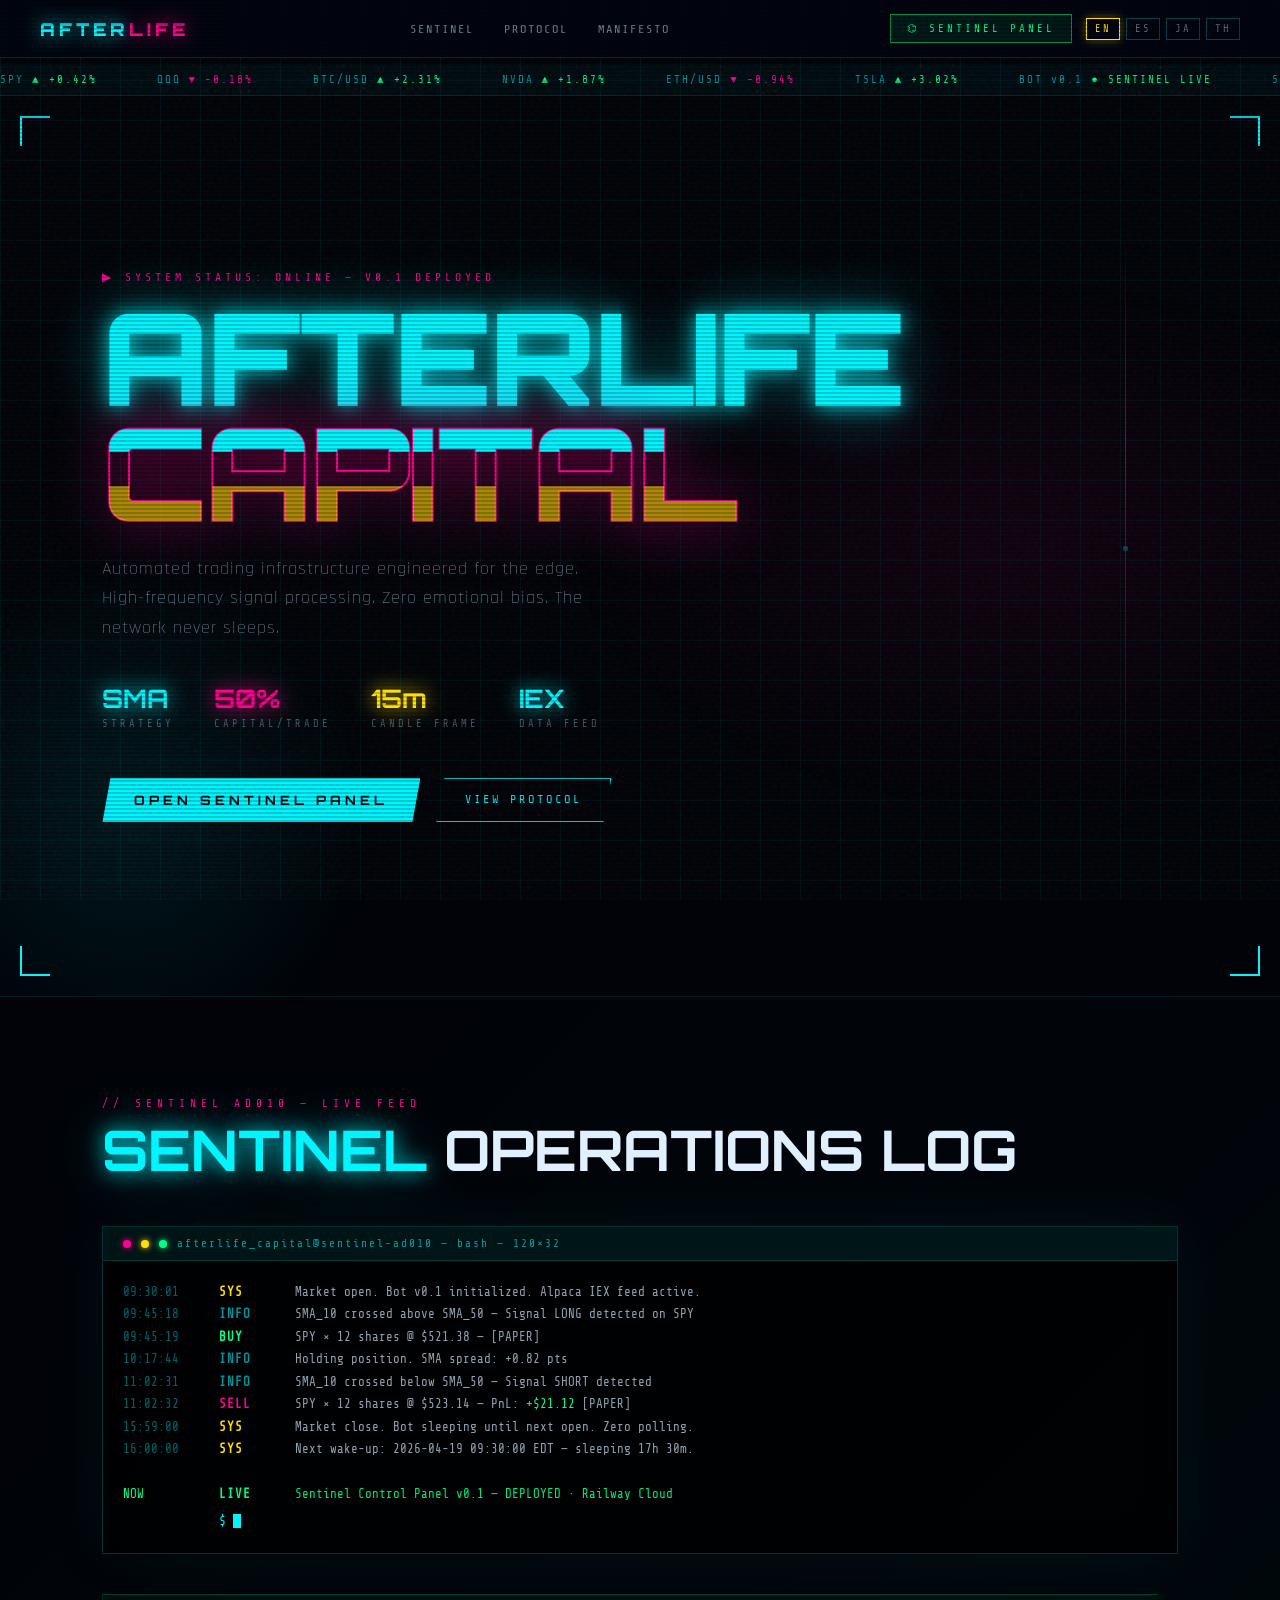
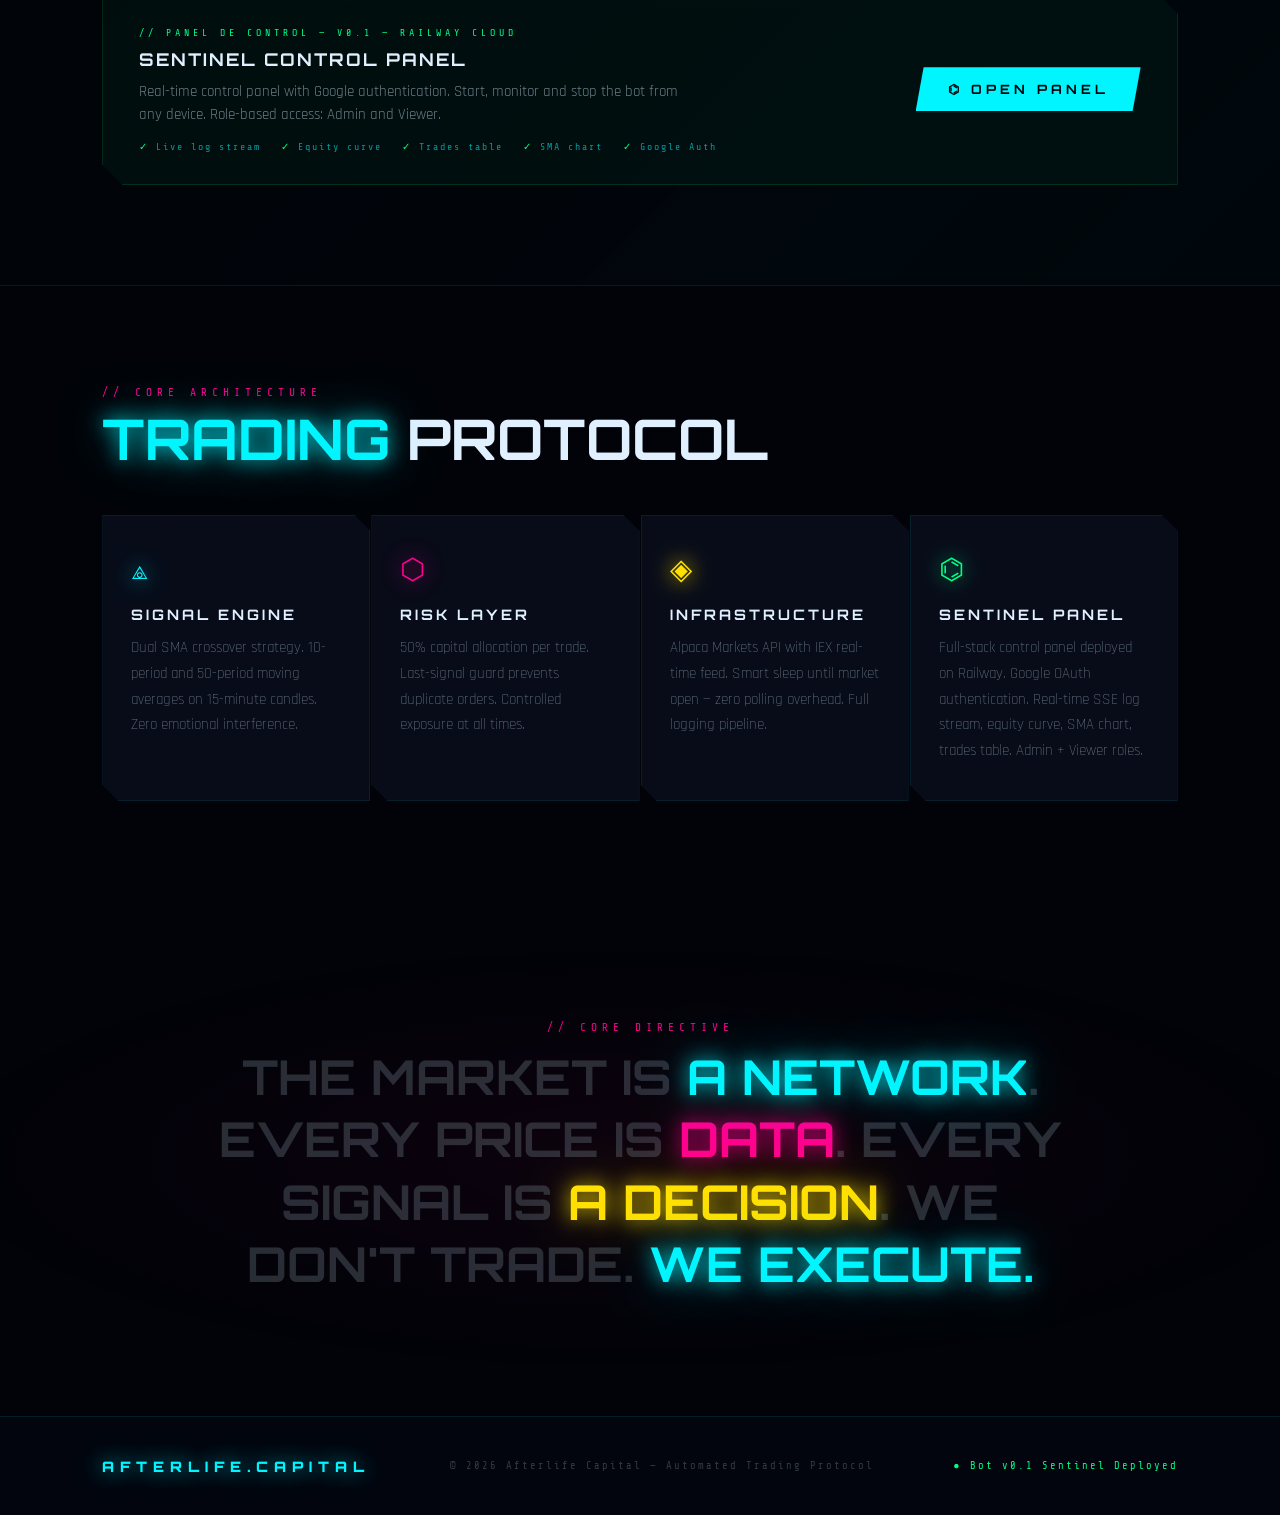
==== index.html @ be1b07dd "i18n: sincronizar ES/JA/TH con estado real v0.1 - Actualizar versión v0.0 → v0.1 en los tres idiomas" ====
<!DOCTYPE html>
<html lang="en">
<head>
<meta charset="UTF-8">
<meta name="viewport" content="width=device-width, initial-scale=1.0">
<title>AFTERLIFE CAPITAL — Trading Protocol</title>
<link rel="preconnect" href="https://fonts.googleapis.com">
<link href="https://fonts.googleapis.com/css2?family=Share+Tech+Mono&family=Orbitron:wght@400;700;900&family=Rajdhani:wght@300;400;600;700&display=swap" rel="stylesheet">
<style>
  :root {
    --cyan: #00f5ff;
    --magenta: #ff0090;
    --yellow: #ffe000;
    --green: #00ff88;
    --dark: #030610;
    --darker: #010308;
    --grid: rgba(0,245,255,0.06);
    --glow-c: 0 0 20px rgba(0,245,255,0.9), 0 0 60px rgba(0,245,255,0.4), 0 0 100px rgba(0,245,255,0.15);
    --glow-m: 0 0 20px rgba(255,0,144,0.9), 0 0 60px rgba(255,0,144,0.4), 0 0 100px rgba(255,0,144,0.15);
    --glow-y: 0 0 20px rgba(255,224,0,0.9), 0 0 60px rgba(255,224,0,0.4);
    --font-mono: 'Share Tech Mono', monospace;
    --font-display: 'Orbitron', monospace;
    --font-body: 'Rajdhani', sans-serif;
  }
  *, *::before, *::after { box-sizing: border-box; margin: 0; padding: 0; }
  html { scroll-behavior: smooth; }
  body { background: var(--darker); color: #c0d8e8; font-family: var(--font-body); overflow-x: hidden; cursor: crosshair; }

  /* SCANLINES */
  body::before {
    content: ''; position: fixed; inset: 0; z-index: 9998; pointer-events: none;
    background: repeating-linear-gradient(0deg, transparent, transparent 2px, rgba(0,0,0,0.18) 2px, rgba(0,0,0,0.18) 4px);
  }

  /* ══ GLITCH 1: SCREEN TEAR GLOBAL ══ */
  #screen-glitch { position: fixed; inset: 0; z-index: 9997; pointer-events: none; opacity: 0; }
  #screen-glitch.firing { animation: screenTear 0.55s steps(1) forwards; }
  @keyframes screenTear {
    0%   { opacity:1; clip-path:inset(0 0 95% 0); background:rgba(0,245,255,0.03); box-shadow:4px 0 0 rgba(255,0,144,0.6),-4px 0 0 rgba(0,245,255,0.6); }
    10%  { clip-path:inset(20% 0 60% 0); background:rgba(255,0,144,0.02); box-shadow:8px 0 0 rgba(0,245,255,0.5); }
    20%  { clip-path:inset(55% 0 10% 0); box-shadow:-6px 0 0 rgba(255,0,144,0.5),6px 0 0 rgba(0,245,255,0.5); }
    30%  { clip-path:inset(70% 0 5% 0); background:rgba(255,224,0,0.01); }
    40%  { clip-path:inset(10% 0 80% 0); box-shadow:10px 0 0 rgba(255,224,0,0.3),-5px 0 0 rgba(0,245,255,0.3); }
    50%  { clip-path:inset(40% 0 30% 0); }
    60%  { clip-path:inset(85% 0 2% 0); background:rgba(0,245,255,0.02); }
    70%  { clip-path:inset(30% 0 45% 0); box-shadow:-10px 0 0 rgba(255,0,144,0.4),5px 0 0 rgba(0,245,255,0.3); }
    80%  { clip-path:inset(60% 0 15% 0); }
    90%  { clip-path:inset(5% 0 90% 0); opacity:0.5; }
    100% { opacity:0; }
  }

  /* GRID */
  .grid-bg { position:fixed;inset:0;z-index:0;pointer-events:none;
    background-image:linear-gradient(var(--grid) 1px,transparent 1px),linear-gradient(90deg,var(--grid) 1px,transparent 1px);
    background-size:40px 40px;animation:gridPulse 6s ease-in-out infinite; }
  @keyframes gridPulse{0%,100%{opacity:0.5}50%{opacity:1}}
  .noise{position:fixed;inset:0;z-index:1;pointer-events:none;opacity:0.04;
    background-image:url("data:image/svg+xml,%3Csvg viewBox='0 0 256 256' xmlns='http://www.w3.org/2000/svg'%3E%3Cfilter id='n'%3E%3CfeTurbulence type='fractalNoise' baseFrequency='0.9' numOctaves='4' stitchTiles='stitch'/%3E%3C/filter%3E%3Crect width='100%25' height='100%25' filter='url(%23n)'/%3E%3C/svg%3E");}

  /* NAV */
  nav { position:fixed;top:0;left:0;right:0;z-index:1000;display:flex;align-items:center;justify-content:space-between;padding:14px 40px;background:rgba(3,6,16,0.88);backdrop-filter:blur(12px);border-bottom:1px solid rgba(0,245,255,0.2); }

  /* ══ GLITCH 2: NAV LOGO RGB SPLIT + JITTER ══ */
  .nav-logo { font-family:var(--font-display);font-size:1.1rem;font-weight:900;color:var(--cyan);text-shadow:var(--glow-c);letter-spacing:4px;text-transform:uppercase;position:relative;animation:logoJitter 7s infinite; }
  .nav-logo span { color:var(--magenta);text-shadow:var(--glow-m); }
  .nav-logo::before { content:attr(data-text);position:absolute;left:0;top:0;color:var(--magenta);opacity:0;animation:logoGlitchR 7s infinite;clip-path:polygon(0 20%,100% 20%,100% 45%,0 45%); }
  .nav-logo::after  { content:attr(data-text);position:absolute;left:0;top:0;color:#00f5ff;opacity:0;animation:logoGlitchC 7s infinite;clip-path:polygon(0 60%,100% 60%,100% 82%,0 82%); }
  @keyframes logoJitter{0%,93%,100%{transform:none;filter:none}94%{transform:translateX(-2px) skewX(-1deg);filter:brightness(1.5)}95%{transform:translateX(3px) skewX(2deg)}96%{transform:translateX(-1px);filter:brightness(1.2)}97%{transform:none}}
  @keyframes logoGlitchR{0%,92%,100%{opacity:0;transform:none}93%{opacity:0.9;transform:translateX(-4px)}94%{opacity:0.6;transform:translateX(5px)}95%{opacity:0}}
  @keyframes logoGlitchC{0%,94%,100%{opacity:0;transform:none}95%{opacity:0.8;transform:translateX(4px)}96%{opacity:0.5;transform:translateX(-3px)}97%{opacity:0}}

  .nav-links{display:flex;gap:30px;list-style:none;font-family:var(--font-mono);font-size:0.75rem;letter-spacing:2px}
  .nav-links a{color:rgba(192,216,232,0.6);text-decoration:none;text-transform:uppercase;transition:color 0.2s,text-shadow 0.2s;position:relative}
  .nav-links a::after{content:'';position:absolute;bottom:-4px;left:0;right:0;height:1px;background:var(--cyan);transform:scaleX(0);transition:transform 0.2s}
  .nav-links a:hover{color:var(--cyan);text-shadow:var(--glow-c)} .nav-links a:hover::after{transform:scaleX(1)}
  .lang-selector{display:flex;gap:6px;align-items:center}
  .lang-btn{background:transparent;border:1px solid rgba(0,245,255,0.25);color:rgba(192,216,232,0.5);font-family:var(--font-mono);font-size:0.65rem;letter-spacing:2px;padding:4px 8px;cursor:pointer;text-transform:uppercase;transition:all 0.2s}
  .lang-btn:hover{border-color:var(--cyan);color:var(--cyan);box-shadow:0 0 10px rgba(0,245,255,0.4);background:rgba(0,245,255,0.05)}
  .lang-btn.active{color:var(--yellow);border-color:var(--yellow);box-shadow:0 0 10px rgba(255,224,0,0.4)}
  .btn-panel{font-family:var(--font-mono);font-size:0.68rem;letter-spacing:3px;text-transform:uppercase;text-decoration:none;padding:7px 16px;cursor:pointer;background:rgba(0,255,136,0.08);color:var(--green);border:1px solid rgba(0,255,136,0.5);transition:all 0.2s;animation:panelPulse 3s ease-in-out infinite}
  .btn-panel:hover{background:rgba(0,255,136,0.15);box-shadow:0 0 16px rgba(0,255,136,0.5);border-color:var(--green)}
  @keyframes panelPulse{0%,100%{box-shadow:0 0 6px rgba(0,255,136,0.3)}50%{box-shadow:0 0 14px rgba(0,255,136,0.6)}}
  .sentinel-access{margin-top:40px;background:rgba(0,255,136,0.04);border:1px solid rgba(0,255,136,0.2);padding:32px 36px;clip-path:polygon(0 0,calc(100% - 20px) 0,100% 20px,100% 100%,20px 100%,0 calc(100% - 20px));display:flex;align-items:center;justify-content:space-between;gap:32px;flex-wrap:wrap}
  .sentinel-access-left{display:flex;flex-direction:column;gap:10px}
  .sentinel-access-tag{font-family:var(--font-mono);font-size:0.62rem;letter-spacing:4px;color:var(--green);text-transform:uppercase}
  .sentinel-access-title{font-family:var(--font-display);font-size:1.1rem;font-weight:700;color:#e0f0ff;letter-spacing:2px;text-transform:uppercase}
  .sentinel-access-desc{font-family:var(--font-body);font-size:0.92rem;color:rgba(192,216,232,0.55);line-height:1.6;max-width:560px}
  .sentinel-access-features{display:flex;gap:20px;flex-wrap:wrap;margin-top:4px}
  .sentinel-feature{font-family:var(--font-mono);font-size:0.62rem;letter-spacing:2px;color:rgba(0,245,255,0.6)}
  .sentinel-feature::before{content:'✓ ';color:var(--green)}

  /* TICKER */
  .ticker-bar{margin-top:64px;position:relative;z-index:10;background:rgba(0,245,255,0.04);border-bottom:1px solid rgba(0,245,255,0.1);overflow:hidden;height:32px;display:flex;align-items:center}
  .ticker-inner{display:flex;gap:60px;animation:tickerScroll 30s linear infinite;white-space:nowrap;font-family:var(--font-mono);font-size:0.68rem;letter-spacing:2px}
  .ticker-item{color:rgba(0,245,255,0.6)} .ticker-item .up{color:var(--green)} .ticker-item .dn{color:var(--magenta)}
  @keyframes tickerScroll{from{transform:translateX(0)}to{transform:translateX(-50%)}}

  /* HERO */
  #hero{position:relative;z-index:10;min-height:100vh;display:flex;flex-direction:column;justify-content:center;align-items:flex-start;padding:0 8vw;overflow:hidden}
  .hero-bg-glow{position:absolute;inset:0;pointer-events:none;background:radial-gradient(ellipse 60% 50% at 80% 50%,rgba(255,0,144,0.07) 0%,transparent 60%),radial-gradient(ellipse 40% 60% at 10% 80%,rgba(0,245,255,0.09) 0%,transparent 50%)}
  .system-tag{font-family:var(--font-mono);font-size:0.72rem;color:var(--magenta);letter-spacing:4px;text-transform:uppercase;margin-bottom:16px;opacity:0;animation:fadeSlideIn 0.6s ease 0.2s forwards}
  .system-tag::before{content:'▶ '}

  /* ══ GLITCH 3: HERO TITLE RGB MULTI-SLICE ══ */
  .hero-title{font-family:var(--font-display);font-size:clamp(3.5rem,10vw,9rem);font-weight:900;line-height:0.9;letter-spacing:-2px;text-transform:uppercase;opacity:0;animation:fadeSlideIn 0.7s ease 0.4s forwards}
  .hero-title .line1{color:var(--cyan);text-shadow:var(--glow-c);display:block;position:relative}
  .hero-title .line1::before{content:attr(data-text);position:absolute;top:0;left:0;width:100%;color:var(--magenta);opacity:0;animation:l1a 5s infinite;clip-path:polygon(0 10%,100% 10%,100% 35%,0 35%)}
  .hero-title .line1::after{content:attr(data-text);position:absolute;top:0;left:0;width:100%;color:var(--yellow);opacity:0;animation:l1b 5s infinite;clip-path:polygon(0 58%,100% 58%,100% 78%,0 78%);mix-blend-mode:screen}
  @keyframes l1a{0%,83%,100%{opacity:0;transform:none}84%{opacity:1;transform:translateX(-10px) scaleX(1.02)}85%{opacity:0.8;transform:translateX(12px)}86%{opacity:1;transform:translateX(-6px)}87%{opacity:0.5;transform:translateX(8px)}88%{opacity:0}92%{opacity:0.5;transform:translateX(-4px)}93%{opacity:0}}
  @keyframes l1b{0%,81%,100%{opacity:0;transform:none}82%{opacity:0.7;transform:translateX(14px)}84%{opacity:0.5;transform:translateX(-9px)}86%{opacity:0.7;transform:translateX(6px)}87%{opacity:0}}

  .hero-title .line2{color:transparent;-webkit-text-stroke:2px var(--magenta);filter:drop-shadow(0 0 30px rgba(255,0,144,0.7));display:block;position:relative}
  .hero-title .line2::before{content:attr(data-text);position:absolute;top:0;left:0;width:100%;color:var(--cyan);-webkit-text-stroke:0px;animation:l2a 3.5s infinite;clip-path:polygon(0 0%,100% 0%,100% 32%,0 32%)}
  .hero-title .line2::after{content:attr(data-text);position:absolute;top:0;left:0;width:100%;color:rgba(255,224,0,0.6);-webkit-text-stroke:0px;animation:l2b 3.5s infinite;clip-path:polygon(0 62%,100% 62%,100% 100%,0 100%)}
  @keyframes l2a{0%,77%,100%{opacity:0;transform:none}78%{opacity:1;transform:translateX(-14px) skewX(-3deg)}79%{opacity:0.8;transform:translateX(16px) skewX(2deg)}80%{opacity:1;transform:translateX(-7px)}81%{opacity:0.6;transform:translateX(9px)}82%{opacity:0}91%{opacity:0.7;transform:translateX(-5px)}92%{opacity:0}}
  @keyframes l2b{0%,75%,100%{opacity:0;transform:none}76%{opacity:1;transform:translateX(18px)}78%{opacity:0.7;transform:translateX(-12px)}79%{opacity:0.9;transform:translateX(7px)}81%{opacity:0}}

  .hero-sub{margin-top:24px;max-width:520px;font-family:var(--font-body);font-size:1.15rem;font-weight:300;color:rgba(192,216,232,0.65);line-height:1.6;letter-spacing:1px;opacity:0;animation:fadeSlideIn 0.7s ease 0.7s forwards}

  .hero-stats{display:flex;gap:40px;margin-top:40px;opacity:0;animation:fadeSlideIn 0.7s ease 0.9s forwards}
  .stat{display:flex;flex-direction:column;gap:4px}

  /* ══ GLITCH 4: STAT VALS FLICKER ══ */
  .stat-val{font-family:var(--font-display);font-size:1.6rem;font-weight:700;color:var(--cyan);text-shadow:var(--glow-c);animation:statFlicker 9s infinite;position:relative;display:inline-block}
  .stat-val.mag{color:var(--magenta);text-shadow:var(--glow-m);animation-delay:1.5s}
  .stat-val.yel{color:var(--yellow);text-shadow:var(--glow-y);animation-delay:3.2s}
  @keyframes statFlicker{0%,87%,100%{opacity:1;transform:none;filter:none}88%{opacity:0.3;transform:translateX(2px);filter:blur(1px) brightness(2)}89%{opacity:1;filter:brightness(2.5)}90%{opacity:0.5;transform:translateX(-2px);filter:blur(0.5px)}91%{opacity:1;filter:none}}
  .stat-label{font-family:var(--font-mono);font-size:0.65rem;letter-spacing:3px;color:rgba(192,216,232,0.4);text-transform:uppercase}

  .hero-cta{display:flex;gap:16px;margin-top:48px;opacity:0;animation:fadeSlideIn 0.7s ease 1.1s forwards}
  .btn-primary{font-family:var(--font-display);font-size:0.8rem;font-weight:700;letter-spacing:4px;text-transform:uppercase;text-decoration:none;padding:14px 32px;border:none;cursor:pointer;background:var(--cyan);color:var(--darker);clip-path:polygon(8px 0%,100% 0%,calc(100% - 8px) 100%,0% 100%);transition:all 0.2s;position:relative;overflow:hidden}
  .btn-primary::before{content:'';position:absolute;inset:0;background:var(--magenta);transform:translateX(-105%);transition:transform 0.3s ease}
  .btn-primary:hover::before{transform:translateX(0)} .btn-primary:hover{box-shadow:var(--glow-m)}
  .btn-primary span{position:relative;z-index:1;color:var(--darker)}
  .btn-secondary{font-family:var(--font-mono);font-size:0.75rem;letter-spacing:3px;text-transform:uppercase;text-decoration:none;padding:13px 28px;cursor:pointer;background:transparent;color:var(--cyan);border:1px solid var(--cyan);clip-path:polygon(8px 0%,100% 0%,calc(100% - 8px) 100%,0% 100%);transition:all 0.2s}
  .btn-secondary:hover{background:rgba(0,245,255,0.08);box-shadow:var(--glow-c)}

  .hero-line{position:absolute;right:12vw;top:15%;bottom:15%;width:1px;background:linear-gradient(to bottom,transparent,var(--cyan),var(--magenta),transparent);opacity:0.3}
  .hero-line::before{content:'';position:absolute;left:-2px;top:50%;width:5px;height:5px;background:var(--cyan);border-radius:50%;box-shadow:var(--glow-c);animation:ping 2s ease infinite}
  @keyframes ping{0%,100%{transform:translateY(-50%) scale(1);opacity:1}50%{transform:translateY(-50%) scale(2.5);opacity:0.2}}

  /* HUD CORNERS */
  .hud-corner{position:absolute;width:30px;height:30px;pointer-events:none}
  .hud-corner.tl{top:20px;left:20px;border-top:2px solid var(--cyan);border-left:2px solid var(--cyan)}
  .hud-corner.tr{top:20px;right:20px;border-top:2px solid var(--cyan);border-right:2px solid var(--cyan)}
  .hud-corner.bl{bottom:20px;left:20px;border-bottom:2px solid var(--cyan);border-left:2px solid var(--cyan)}
  .hud-corner.br{bottom:20px;right:20px;border-bottom:2px solid var(--cyan);border-right:2px solid var(--cyan)}

  /* SECTIONS */
  section{position:relative;z-index:10;padding:100px 8vw}
  .section-tag{font-family:var(--font-mono);font-size:0.7rem;letter-spacing:5px;color:var(--magenta);text-transform:uppercase;margin-bottom:12px}
  .section-title{font-family:var(--font-display);font-size:clamp(2rem,5vw,3.5rem);font-weight:700;color:#e0f0ff;text-transform:uppercase;line-height:1;margin-bottom:48px}
  .section-title em{color:var(--cyan);font-style:normal;text-shadow:var(--glow-c);position:relative;display:inline-block}
  /* ══ GLITCH 5: SECTION TITLES RGB SPLIT ══ */
  .section-title em::before{content:attr(data-text);position:absolute;left:0;top:0;color:var(--magenta);opacity:0;animation:secGlA 8s infinite;clip-path:polygon(0 0,100% 0,100% 42%,0 42%)}
  .section-title em::after{content:attr(data-text);position:absolute;left:0;top:0;color:var(--yellow);opacity:0;animation:secGlB 8s infinite 0.06s;clip-path:polygon(0 58%,100% 58%,100% 100%,0 100%)}
  @keyframes secGlA{0%,89%,100%{opacity:0;transform:none}90%{opacity:0.9;transform:translateX(-6px)}91%{opacity:0.7;transform:translateX(8px)}92%{opacity:0}}
  @keyframes secGlB{0%,91%,100%{opacity:0;transform:none}92%{opacity:0.7;transform:translateX(7px)}93%{opacity:0.5;transform:translateX(-5px)}94%{opacity:0}}

  /* SENTINEL */
  #sentinel{background:linear-gradient(135deg,var(--darker) 0%,rgba(0,245,255,0.02) 100%);border-top:1px solid rgba(0,245,255,0.1);border-bottom:1px solid rgba(0,245,255,0.1)}
  .log-terminal{background:rgba(0,0,0,0.65);border:1px solid rgba(0,245,255,0.2);overflow:hidden;box-shadow:0 0 60px rgba(0,245,255,0.06),inset 0 0 60px rgba(0,0,0,0.5);position:relative}
  .log-terminal::before{content:'';position:absolute;left:0;right:0;height:2px;background:linear-gradient(90deg,transparent,var(--cyan),var(--magenta),transparent);opacity:0;animation:termScan 6s ease-in-out infinite;z-index:10;pointer-events:none}
  @keyframes termScan{0%{top:0%;opacity:0}5%{opacity:0.9}50%{top:100%;opacity:0.6}55%{opacity:0;top:100%}100%{top:0%;opacity:0}}
  .log-terminal::after{content:'';position:absolute;inset:0;z-index:9;pointer-events:none;opacity:0;animation:termCorrupt 11s infinite}
  @keyframes termCorrupt{0%,86%,100%{opacity:0}87%{opacity:1;clip-path:inset(20% 0 70% 0);background:rgba(0,245,255,0.04);box-shadow:6px 0 0 rgba(255,0,144,0.35),-6px 0 0 rgba(0,245,255,0.35)}88%{clip-path:inset(50% 0 35% 0);background:rgba(255,0,144,0.03)}89%{clip-path:inset(75% 0 10% 0)}90%{opacity:0}}
  .terminal-bar{background:rgba(0,245,255,0.08);padding:10px 20px;border-bottom:1px solid rgba(0,245,255,0.15);display:flex;align-items:center;gap:10px;font-family:var(--font-mono);font-size:0.7rem;color:rgba(0,245,255,0.6);letter-spacing:2px}
  .terminal-dot{width:8px;height:8px;border-radius:50%}
  .dot-r{background:var(--magenta);box-shadow:0 0 6px var(--magenta)} .dot-y{background:var(--yellow);box-shadow:0 0 6px var(--yellow)} .dot-g{background:var(--green);box-shadow:0 0 6px var(--green)}
  .terminal-body{padding:20px;font-family:var(--font-mono);font-size:0.78rem;line-height:1.8}
  .log-line{display:flex;gap:16px;align-items:baseline}
  .log-time{color:rgba(0,245,255,0.4);min-width:80px}
  .log-type{min-width:60px;font-weight:bold;letter-spacing:1px}
  .log-type.buy{color:var(--green)} .log-type.sell{color:var(--magenta)} .log-type.sys{color:var(--yellow)} .log-type.info{color:rgba(0,245,255,0.6)}
  .log-msg{color:rgba(192,216,232,0.75)}
  .cursor-blink{display:inline-block;width:8px;height:14px;background:var(--cyan);animation:blink 1s step-end infinite;vertical-align:middle}
  @keyframes blink{0%,100%{opacity:1}50%{opacity:0}}

  /* PROTOCOL CARDS */
  #protocol{background:var(--darker)}
  .cards-grid{display:grid;grid-template-columns:repeat(auto-fit,minmax(260px,1fr));gap:1px}
  .protocol-card{background:rgba(10,15,30,0.8);padding:36px 28px;border:1px solid rgba(0,245,255,0.08);position:relative;overflow:hidden;transition:border-color 0.3s,background 0.3s;clip-path:polygon(0 0,calc(100% - 16px) 0,100% 16px,100% 100%,16px 100%,0 calc(100% - 16px))}
  .protocol-card::before{content:'';position:absolute;top:0;left:0;right:0;height:1px;background:linear-gradient(90deg,transparent,var(--cyan),transparent);opacity:0;transition:opacity 0.3s}
  .protocol-card:hover{border-color:rgba(0,245,255,0.3);background:rgba(0,245,255,0.03)} .protocol-card:hover::before{opacity:1}
  .card-icon{font-size:1.8rem;color:var(--cyan);text-shadow:var(--glow-c);margin-bottom:16px;display:block}
  .card-title{font-family:var(--font-display);font-size:0.9rem;font-weight:700;letter-spacing:3px;color:#e0f0ff;text-transform:uppercase;margin-bottom:12px}
  .card-text{font-size:0.95rem;color:rgba(192,216,232,0.55);line-height:1.7;font-weight:300}

  /* MANIFESTO */
  #manifesto{background:radial-gradient(ellipse 80% 60% at 50% 50%,rgba(255,0,144,0.05) 0%,transparent 70%);text-align:center;padding:120px 8vw}
  .manifesto-text{font-family:var(--font-display);font-size:clamp(1.4rem,4vw,3rem);font-weight:700;line-height:1.3;text-transform:uppercase;max-width:900px;margin:0 auto;color:rgba(192,216,232,0.2)}
  .hl-c{color:var(--cyan);text-shadow:var(--glow-c);position:relative;display:inline-block}
  .hl-m{color:var(--magenta);text-shadow:var(--glow-m)}
  .hl-y{color:var(--yellow);text-shadow:var(--glow-y)}
  .hl-c::before{content:attr(data-text);position:absolute;left:0;top:0;color:var(--magenta);opacity:0;animation:maniGl 6s infinite;clip-path:polygon(0 0,100% 0,100% 50%,0 50%)}
  @keyframes maniGl{0%,87%,100%{opacity:0;transform:none}88%{opacity:1;transform:translateX(-7px)}89%{opacity:0.7;transform:translateX(9px)}90%{opacity:0}}

  /* FOOTER */
  footer{position:relative;z-index:10;border-top:1px solid rgba(0,245,255,0.1);padding:40px 8vw;display:flex;justify-content:space-between;align-items:center;background:rgba(3,6,16,0.9)}
  .footer-logo{font-family:var(--font-display);font-size:0.9rem;font-weight:900;color:var(--cyan);letter-spacing:6px;text-shadow:var(--glow-c)}
  .footer-text{font-family:var(--font-mono);font-size:0.65rem;color:rgba(192,216,232,0.25);letter-spacing:2px}
  .footer-status{font-family:var(--font-mono);font-size:0.65rem;color:var(--green);letter-spacing:2px}
  .footer-status::before{content:'● '}

  @keyframes fadeSlideIn{from{opacity:0;transform:translateY(20px)}to{opacity:1;transform:translateY(0)}}
  ::-webkit-scrollbar{width:4px} ::-webkit-scrollbar-track{background:var(--darker)} ::-webkit-scrollbar-thumb{background:var(--cyan);box-shadow:var(--glow-c)}
  @media(max-width:768px){nav{padding:12px 20px} .nav-links{display:none} #hero{padding:0 6vw} .hero-stats{flex-wrap:wrap;gap:20px} .hero-cta{flex-direction:column} section{padding:80px 6vw} footer{flex-direction:column;gap:16px;text-align:center}}
</style>
</head>
<body>

<div id="screen-glitch"></div>
<div class="grid-bg"></div>
<div class="noise"></div>

<nav>
  <div class="nav-logo" data-text="AFTERLIFE">AFTER<span>LIFE</span></div>
  <ul class="nav-links">
    <li><a href="#sentinel" data-i18n="nav_sentinel">Sentinel</a></li>
    <li><a href="#protocol" data-i18n="nav_protocol">Protocol</a></li>
    <li><a href="#manifesto" data-i18n="nav_manifesto">Manifesto</a></li>
  </ul>
  <div style="display:flex;align-items:center;gap:14px">
  <a href="https://bot-cambio-ruta-production.up.railway.app/" target="_blank" class="btn-panel">⌬ SENTINEL PANEL</a>
  <div class="lang-selector">
    <button class="lang-btn active" onclick="setLang('en')">EN</button>
    <button class="lang-btn" onclick="setLang('es')">ES</button>
    <button class="lang-btn" onclick="setLang('ja')">JA</button>
    <button class="lang-btn" onclick="setLang('th')">TH</button>
  </div>
  </div>
</nav>

<div class="ticker-bar">
  <div class="ticker-inner">
    <span class="ticker-item">SPY <span class="up">▲ +0.42%</span></span>
    <span class="ticker-item">QQQ <span class="dn">▼ -0.18%</span></span>
    <span class="ticker-item">BTC/USD <span class="up">▲ +2.31%</span></span>
    <span class="ticker-item">NVDA <span class="up">▲ +1.87%</span></span>
    <span class="ticker-item">ETH/USD <span class="dn">▼ -0.94%</span></span>
    <span class="ticker-item">TSLA <span class="up">▲ +3.02%</span></span>
    <span class="ticker-item">BOT v0.1 <span style="color:var(--green)">● SENTINEL LIVE</span></span>
    <span class="ticker-item">SPY <span class="up">▲ +0.42%</span></span>
    <span class="ticker-item">QQQ <span class="dn">▼ -0.18%</span></span>
    <span class="ticker-item">BTC/USD <span class="up">▲ +2.31%</span></span>
    <span class="ticker-item">NVDA <span class="up">▲ +1.87%</span></span>
    <span class="ticker-item">ETH/USD <span class="dn">▼ -0.94%</span></span>
    <span class="ticker-item">TSLA <span class="up">▲ +3.02%</span></span>
    <span class="ticker-item">BOT v0.1 <span style="color:var(--green)">● SENTINEL LIVE</span></span>
  </div>
</div>

<section id="hero">
  <div class="hero-bg-glow"></div>
  <div class="hud-corner tl"></div><div class="hud-corner tr"></div>
  <div class="hud-corner bl"></div><div class="hud-corner br"></div>
  <div class="hero-line"></div>
  <p class="system-tag" data-i18n="hero_tag">System Status: ONLINE — Protocol Active</p>
  <h1 class="hero-title">
    <span class="line1" data-text="AFTERLIFE">AFTERLIFE</span>
    <span class="line2" data-text="CAPITAL">CAPITAL</span>
  </h1>
  <p class="hero-sub" data-i18n="hero_sub">Automated trading infrastructure engineered for the edge. High-frequency signal processing. Zero emotional bias. The network never sleeps.</p>
  <div class="hero-stats">
    <div class="stat"><span class="stat-val">SMA</span><span class="stat-label" data-i18n="stat1">Strategy</span></div>
    <div class="stat"><span class="stat-val mag">50%</span><span class="stat-label" data-i18n="stat2">Capital/Trade</span></div>
    <div class="stat"><span class="stat-val yel">15m</span><span class="stat-label" data-i18n="stat3">Candle Frame</span></div>
    <div class="stat"><span class="stat-val">IEX</span><span class="stat-label" data-i18n="stat4">Data Feed</span></div>
  </div>
  <div class="hero-cta">
    <a href="https://bot-cambio-ruta-production.up.railway.app/" target="_blank" class="btn-primary"><span data-i18n="cta_primary">Open Sentinel Panel</span></a>
    <a href="#sentinel" class="btn-secondary" data-i18n="cta_secondary">View Protocol</a>
  </div>
</section>

<section id="sentinel">
  <p class="section-tag" data-i18n="sentinel_tag">// Sentinel AD010 — Live Feed</p>
  <h2 class="section-title"><em data-text="SENTINEL" data-i18n="sentinel_title_em">SENTINEL</em><span data-i18n="sentinel_title_rest"> OPERATIONS LOG</span></h2>
  <div class="log-terminal">
    <div class="terminal-bar">
      <div class="terminal-dot dot-r"></div><div class="terminal-dot dot-y"></div><div class="terminal-dot dot-g"></div>
      <span>afterlife_capital@sentinel-ad010 — bash — 120×32</span>
    </div>
    <div class="terminal-body">
      <div class="log-line"><span class="log-time">09:30:01</span><span class="log-type sys">SYS</span><span class="log-msg" data-i18n="log1">Market open. Bot v0.1 initialized. Alpaca IEX feed active.</span></div>
      <div class="log-line"><span class="log-time">09:45:18</span><span class="log-type info">INFO</span><span class="log-msg" data-i18n="log2">SMA_10 crossed above SMA_50 — Signal LONG detected on SPY</span></div>
      <div class="log-line"><span class="log-time">09:45:19</span><span class="log-type buy">BUY</span><span class="log-msg">SPY × 12 shares @ $521.38 — [PAPER]</span></div>
      <div class="log-line"><span class="log-time">10:17:44</span><span class="log-type info">INFO</span><span class="log-msg" data-i18n="log4">Holding position. SMA spread: +0.82 pts</span></div>
      <div class="log-line"><span class="log-time">11:02:31</span><span class="log-type info">INFO</span><span class="log-msg" data-i18n="log5">SMA_10 crossed below SMA_50 — Signal SHORT detected</span></div>
      <div class="log-line"><span class="log-time">11:02:32</span><span class="log-type sell">SELL</span><span class="log-msg">SPY × 12 shares @ $523.14 — PnL: <span style="color:var(--green)">+$21.12</span> [PAPER]</span></div>
      <div class="log-line"><span class="log-time">15:59:00</span><span class="log-type sys">SYS</span><span class="log-msg" data-i18n="log7">Market close. Bot sleeping until next open. Zero polling.</span></div>
      <div class="log-line"><span class="log-time">16:00:00</span><span class="log-type sys">SYS</span><span class="log-msg" data-i18n="log8">Next wake-up: 2026-04-19 09:30:00 EDT — sleeping 17h 30m.</span></div>
      <br>
      <div class="log-line"><span class="log-time" style="color:var(--green)">NOW</span><span class="log-type" style="color:var(--green);min-width:60px">LIVE</span><span class="log-msg" data-i18n="log9" style="color:rgba(0,255,136,0.9)">Sentinel Control Panel v0.1 — <span style="color:var(--green);font-weight:bold">DEPLOYED</span> · Railway Cloud</span></div>
      <div style="margin-top:4px;padding-left:96px;color:var(--cyan);font-size:0.8rem;">$ <span class="cursor-blink"></span></div>
    </div>
  </div>

  <div class="sentinel-access">
    <div class="sentinel-access-left">
      <span class="sentinel-access-tag">// Panel de Control — v0.1 — Railway Cloud</span>
      <span class="sentinel-access-title">Sentinel Control Panel</span>
      <p class="sentinel-access-desc" data-i18n="sentinel_access_desc">Panel en tiempo real con autenticación Google. Inicia, monitorea y detén el bot desde cualquier dispositivo. Acceso por rol: Admin y Viewer.</p>
      <div class="sentinel-access-features">
        <span class="sentinel-feature" data-i18n="feat1">Live log stream</span>
        <span class="sentinel-feature" data-i18n="feat2">Equity curve</span>
        <span class="sentinel-feature" data-i18n="feat3">Trades table</span>
        <span class="sentinel-feature" data-i18n="feat4">SMA chart</span>
        <span class="sentinel-feature" data-i18n="feat5">Google Auth</span>
      </div>
    </div>
    <a href="https://bot-cambio-ruta-production.up.railway.app/" target="_blank" class="btn-primary" style="flex-shrink:0"><span data-i18n="sentinel_access_btn">⌬ Abrir Panel</span></a>
  </div>
</section>

<section id="protocol">
  <p class="section-tag" data-i18n="protocol_tag">// Core Architecture</p>
  <h2 class="section-title"><em data-text="TRADING" data-i18n="protocol_title_em">TRADING</em><span data-i18n="protocol_title_rest"> PROTOCOL</span></h2>
  <div class="cards-grid">
    <div class="protocol-card"><span class="card-icon">⟁</span><h3 class="card-title" data-i18n="card1_title">Signal Engine</h3><p class="card-text" data-i18n="card1_text">Dual SMA crossover strategy. 10-period and 50-period moving averages on 15-minute candles. Zero emotional interference.</p></div>
    <div class="protocol-card"><span class="card-icon" style="color:var(--magenta);text-shadow:var(--glow-m)">⬡</span><h3 class="card-title" data-i18n="card2_title">Risk Layer</h3><p class="card-text" data-i18n="card2_text">50% capital allocation per trade. Last-signal guard prevents duplicate orders. Controlled exposure at all times.</p></div>
    <div class="protocol-card"><span class="card-icon" style="color:var(--yellow);text-shadow:var(--glow-y)">◈</span><h3 class="card-title" data-i18n="card3_title">Infrastructure</h3><p class="card-text" data-i18n="card3_text">Alpaca Markets API with IEX real-time feed. Automated market-hours scheduler. Full logging pipeline.</p></div>
    <div class="protocol-card"><span class="card-icon" style="color:var(--green);text-shadow:0 0 20px rgba(0,255,136,0.8)">⌬</span><h3 class="card-title" data-i18n="card4_title">Sentinel Panel</h3><p class="card-text" data-i18n="card4_text">Full-stack control panel deployed on Railway. Google OAuth authentication. Real-time SSE log stream, equity curve, SMA chart, trades table. Admin + Viewer roles.</p></div>
  </div>
</section>

<section id="manifesto">
  <p class="section-tag" style="text-align:center" data-i18n="manifesto_tag">// Core Directive</p>
  <div class="manifesto-text">
    <span data-i18n="manifesto_p1">The market is </span><span class="hl-c" data-text="a network" data-i18n="manifesto_p2">a network</span><span data-i18n="manifesto_p3">. Every price is </span><span class="hl-m" data-i18n="manifesto_p4">data</span><span data-i18n="manifesto_p5">. Every signal is </span><span class="hl-y" data-i18n="manifesto_p6">a decision</span><span data-i18n="manifesto_p7">. We don't trade. </span><span class="hl-c" data-text="We execute." data-i18n="manifesto_p8">We execute.</span>
  </div>
</section>

<footer>
  <div class="footer-logo">AFTERLIFE.CAPITAL</div>
  <div class="footer-text" data-i18n="footer_copy">© 2026 Afterlife Capital — Automated Trading Protocol</div>
  <div class="footer-status" data-i18n="footer_status">Bot v0.1 Sentinel Deployed</div>
</footer>

<script>
const T={
  en:{nav_sentinel:"Sentinel",nav_protocol:"Protocol",nav_manifesto:"Manifesto",hero_tag:"System Status: ONLINE — v0.1 Deployed",hero_sub:"Automated trading infrastructure engineered for the edge. High-frequency signal processing. Zero emotional bias. The network never sleeps.",stat1:"Strategy",stat2:"Capital/Trade",stat3:"Candle Frame",stat4:"Data Feed",cta_primary:"Open Sentinel Panel",cta_secondary:"View Protocol",sentinel_tag:"// Sentinel AD010 — Live Feed",sentinel_title_em:"SENTINEL",sentinel_title_rest:" OPERATIONS LOG",log1:"Market open. Bot v0.1 initialized. Alpaca IEX feed active.",log2:"SMA_10 crossed above SMA_50 — Signal LONG detected on SPY",log4:"Holding position. SMA spread: +0.82 pts",log5:"SMA_10 crossed below SMA_50 — Signal SHORT detected",log7:"Market close. Bot sleeping until next open. Zero polling.",log8:"Next wake-up: 2026-04-19 09:30:00 EDT — sleeping 17h 30m.",log9:"Sentinel Control Panel v0.1 — DEPLOYED · Railway Cloud",protocol_tag:"// Core Architecture",protocol_title_em:"TRADING",protocol_title_rest:" PROTOCOL",card1_title:"Signal Engine",card1_text:"Dual SMA crossover strategy. 10-period and 50-period moving averages on 15-minute candles. Zero emotional interference.",card2_title:"Risk Layer",card2_text:"50% capital allocation per trade. Last-signal guard prevents duplicate orders. Controlled exposure at all times.",card3_title:"Infrastructure",card3_text:"Alpaca Markets API with IEX real-time feed. Smart sleep until market open — zero polling overhead. Full logging pipeline.",card4_title:"Sentinel Panel",card4_text:"Full-stack control panel deployed on Railway. Google OAuth authentication. Real-time SSE log stream, equity curve, SMA chart, trades table. Admin + Viewer roles.",manifesto_tag:"// Core Directive",manifesto_p1:"The market is ",manifesto_p2:"a network",manifesto_p3:". Every price is ",manifesto_p4:"data",manifesto_p5:". Every signal is ",manifesto_p6:"a decision",manifesto_p7:". We don't trade. ",manifesto_p8:"We execute.",footer_copy:"© 2026 Afterlife Capital — Automated Trading Protocol",footer_status:"Bot v0.1 Sentinel Deployed",sentinel_access_desc:"Real-time control panel with Google authentication. Start, monitor and stop the bot from any device. Role-based access: Admin and Viewer.",feat1:"Live log stream",feat2:"Equity curve",feat3:"Trades table",feat4:"SMA chart",feat5:"Google Auth",sentinel_access_btn:"⌬ Open Panel"},
  es:{nav_sentinel:"Sentinel",nav_protocol:"Protocolo",nav_manifesto:"Manifiesto",hero_tag:"Estado del Sistema: EN LÍNEA — v0.1 Desplegado",hero_sub:"Infraestructura de trading automatizado construida para el límite. Procesamiento de señales de alta frecuencia. Cero sesgo emocional. La red nunca duerme.",stat1:"Estrategia",stat2:"Capital/Trade",stat3:"Marco Velas",stat4:"Feed de Datos",cta_primary:"Abrir Sentinel Panel",cta_secondary:"Ver Protocolo",sentinel_tag:"// Sentinel AD010 — Feed en Vivo",sentinel_title_em:"SENTINEL",sentinel_title_rest:" REGISTRO DE OPERACIONES",log1:"Mercado abierto. Bot v0.1 inicializado. Feed Alpaca IEX activo.",log2:"SMA_10 cruzó por encima de SMA_50 — Señal LONG detectada en SPY",log4:"Manteniendo posición. Diferencial SMA: +0.82 pts",log5:"SMA_10 cruzó por debajo de SMA_50 — Señal SHORT detectada",log7:"Cierre de mercado. Bot durmiendo hasta próxima apertura. Cero polling.",log8:"Próximo despertar: 2026-04-19 09:30:00 EDT — durmiendo 17h 30m.",log9:"Sentinel Control Panel v0.1 — DEPLOYED · Railway Cloud",protocol_tag:"// Arquitectura Central",protocol_title_em:"PROTOCOLO",protocol_title_rest:" DE TRADING",card1_title:"Motor de Señales",card1_text:"Estrategia de cruce de doble SMA. Medias móviles de 10 y 50 períodos en velas de 15 minutos. Cero interferencia emocional.",card2_title:"Capa de Riesgo",card2_text:"50% de capital por operación. Guardia last-signal previene órdenes duplicadas. Exposición controlada en todo momento.",card3_title:"Infraestructura",card3_text:"API Alpaca Markets con feed IEX en tiempo real. Sleep inteligente hasta apertura de mercado — cero polling. Pipeline de logging completo.",card4_title:"Sentinel Panel",card4_text:"Panel de control desplegado en Railway. Autenticación Google OAuth. Stream SSE en tiempo real, curva de equity, gráfico SMA, tabla de operaciones. Roles Admin y Viewer.",manifesto_tag:"// Directiva Central",manifesto_p1:"El mercado es ",manifesto_p2:"una red",manifesto_p3:". Cada precio es ",manifesto_p4:"un dato",manifesto_p5:". Cada señal es ",manifesto_p6:"una decisión",manifesto_p7:". No operamos. ",manifesto_p8:"Ejecutamos.",footer_copy:"© 2026 Afterlife Capital — Protocolo de Trading Automatizado",footer_status:"Bot v0.1 Sentinel Desplegado",sentinel_access_desc:"Panel en tiempo real con autenticación Google. Inicia, monitorea y detén el bot desde cualquier dispositivo. Acceso por rol: Admin y Viewer.",feat1:"Stream de log en vivo",feat2:"Curva de equity",feat3:"Tabla de operaciones",feat4:"Gráfico SMA",feat5:"Google Auth",sentinel_access_btn:"⌬ Abrir Panel"},
  ja:{nav_sentinel:"センチネル",nav_protocol:"プロトコル",nav_manifesto:"マニフェスト",hero_tag:"システム状態: オンライン — v0.1 デプロイ済み",hero_sub:"エッジのために設計された自動売買インフラ。高頻度シグナル処理。感情的バイアスゼロ。ネットワークは眠らない。",stat1:"戦略",stat2:"資本/取引",stat3:"足種",stat4:"データフィード",cta_primary:"センチネルパネルを開く",cta_secondary:"プロトコル確認",sentinel_tag:"// センチネル AD010 — ライブフィード",sentinel_title_em:"センチネル",sentinel_title_rest:" 運用ログ",log1:"市場オープン。ボットv0.1初期化。Alpaca IEXフィード有効。",log2:"SMA_10がSMA_50を上抜け — SPYにてLONGシグナル検出",log4:"ポジション保持中。SMAスプレッド: +0.82 pts",log5:"SMA_10がSMA_50を下抜け — SHORTシグナル検出",log7:"市場クローズ。次の開場まで休眠中。ポーリングゼロ。",log8:"次回起動: 2026-04-19 09:30:00 EDT — 17h 30m 休眠中。",log9:"Sentinel Control Panel v0.1 — DEPLOYED · Railway Cloud",protocol_tag:"// コアアーキテクチャ",protocol_title_em:"取引",protocol_title_rest:" プロトコル",card1_title:"シグナルエンジン",card1_text:"デュアルSMAクロスオーバー。15分足における10・50期間移動平均線。感情的干渉ゼロ。",card2_title:"リスク層",card2_text:"取引あたり50%資本配分。ラストシグナルガードで重複注文防止。常に管理されたエクスポージャー。",card3_title:"インフラ",card3_text:"IEXフィード搭載のAlpaca Markets API。市場開場まで精密スリープ — ポーリングゼロ。完全ログパイプライン。",card4_title:"センチネルパネル",card4_text:"Railwayにデプロイされたフルスタック管理パネル。Google OAuth認証。リアルタイムSSEログ、エクイティカーブ、SMAチャート、取引テーブル。Admin+Viewerロール。",manifesto_tag:"// コアディレクティブ",manifesto_p1:"市場は ",manifesto_p2:"ネットワーク",manifesto_p3:"だ。すべての価格は ",manifesto_p4:"データ",manifesto_p5:"。すべてのシグナルは ",manifesto_p6:"決断",manifesto_p7:"。私たちは取引しない。",manifesto_p8:"実行する。",footer_copy:"© 2026 アフターライフキャピタル — 自動売買プロトコル",footer_status:"ボット v0.1 センチネル デプロイ済み",sentinel_access_desc:"Googleアカウントで認証されたリアルタイム管理パネル。どのデバイスからでもボットを起動・監視・停止できます。Admin/Viewerロール対応。",feat1:"ライブログストリーム",feat2:"エクイティカーブ",feat3:"取引テーブル",feat4:"SMAチャート",feat5:"Google Auth",sentinel_access_btn:"⌬ パネルを開く"},
  th:{nav_sentinel:"เซนติเนล",nav_protocol:"โปรโตคอล",nav_manifesto:"แถลงการณ์",hero_tag:"สถานะระบบ: ออนไลน์ — v0.1 ปรับใช้แล้ว",hero_sub:"โครงสร้างพื้นฐานการเทรดอัตโนมัติที่ออกแบบมาเพื่อขอบเขต ไร้อคติทางอารมณ์ เครือข่ายไม่เคยหลับ",stat1:"กลยุทธ์",stat2:"ทุน/เทรด",stat3:"กรอบเทียน",stat4:"ฟีดข้อมูล",cta_primary:"เปิดแผงควบคุม Sentinel",cta_secondary:"ดูโปรโตคอล",sentinel_tag:"// เซนติเนล AD010 — ฟีดสด",sentinel_title_em:"เซนติเนล",sentinel_title_rest:" บันทึกปฏิบัติการ",log1:"ตลาดเปิด บอต v0.1 เริ่มต้น ฟีด Alpaca IEX ทำงาน",log2:"SMA_10 ตัดขึ้นเหนือ SMA_50 — ตรวจพบสัญญาณ LONG บน SPY",log4:"ถือตำแหน่งอยู่ SMA สเปรด: +0.82 pts",log5:"SMA_10 ตัดลงใต้ SMA_50 — ตรวจพบสัญญาณ SHORT",log7:"ตลาดปิด บอตหลับพักจนกว่าตลาดจะเปิดครั้งถัดไป ไม่มี polling",log8:"ตื่นครั้งถัดไป: 2026-04-19 09:30:00 EDT — หลับ 17h 30m",log9:"Sentinel Control Panel v0.1 — DEPLOYED · Railway Cloud",protocol_tag:"// สถาปัตยกรรมหลัก",protocol_title_em:"โปรโตคอล",protocol_title_rest:" การเทรด",card1_title:"เครื่องมือสัญญาณ",card1_text:"กลยุทธ์ SMA crossover คู่ ค่าเฉลี่ยเคลื่อนที่ 10 และ 50 คาบบนแท่งเทียน 15 นาที ไร้การแทรกแซงทางอารมณ์",card2_title:"ชั้นความเสี่ยง",card2_text:"จัดสรรทุน 50% ต่อเทรด การ์ดป้องกันคำสั่งซ้ำ ควบคุมความเสี่ยงตลอดเวลา",card3_title:"โครงสร้างพื้นฐาน",card3_text:"API Alpaca Markets พร้อมฟีดเรียลไทม์ IEX สลีปอัจฉริยะจนกว่าตลาดจะเปิด — ไม่มี polling บันทึกครบถ้วน",card4_title:"แผงควบคุม Sentinel",card4_text:"แผงควบคุมแบบเต็มรูปแบบบน Railway Google OAuth ยืนยันตัวตน สตรีม SSE แบบเรียลไทม์ กราฟ equity กราฟ SMA ตารางการเทรด บทบาท Admin+Viewer",manifesto_tag:"// คำสั่งหลัก",manifesto_p1:"ตลาดคือ ",manifesto_p2:"เครือข่าย",manifesto_p3:" ทุกราคาคือ ",manifesto_p4:"ข้อมูล",manifesto_p5:" ทุกสัญญาณคือ ",manifesto_p6:"การตัดสินใจ",manifesto_p7:" เราไม่ได้เทรด ",manifesto_p8:"เราดำเนินการ",footer_copy:"© 2026 Afterlife Capital — โปรโตคอลการเทรดอัตโนมัติ",footer_status:"บอต v0.1 Sentinel ปรับใช้แล้ว",sentinel_access_desc:"แผงควบคุมแบบเรียลไทม์พร้อมการยืนยันตัวตนด้วย Google เริ่ม ติดตาม และหยุดบอตจากอุปกรณ์ใดก็ได้ การเข้าถึงตามบทบาท Admin และ Viewer",feat1:"สตรีมล็อกสด",feat2:"กราฟ equity",feat3:"ตารางการเทรด",feat4:"กราฟ SMA",feat5:"Google Auth",sentinel_access_btn:"⌬ เปิดแผงควบคุม"}
};

function setLang(lang){
  const t=T[lang];
  document.querySelectorAll('[data-i18n]').forEach(el=>{
    const k=el.getAttribute('data-i18n');
    if(t[k]!==undefined) el.textContent=t[k];
  });
  document.querySelectorAll('[data-text][data-i18n]').forEach(el=>el.setAttribute('data-text',el.textContent));
  document.querySelectorAll('.lang-btn').forEach(b=>b.classList.toggle('active',b.textContent===lang.toUpperCase()));
  document.documentElement.lang=lang;
}
const bl=navigator.language.slice(0,2);
(['en','es','ja','th'].includes(bl))?setLang(bl):setLang('en');

function fireScreenGlitch(){
  const el=document.getElementById('screen-glitch');
  el.classList.remove('firing'); void el.offsetWidth;
  el.classList.add('firing');
  el.addEventListener('animationend',()=>el.classList.remove('firing'),{once:true});
  setTimeout(fireScreenGlitch,8000+Math.random()*8000);
}
setTimeout(fireScreenGlitch,3000);

document.querySelectorAll('.log-line').forEach((l,i)=>{
  l.style.opacity='0'; l.style.transform='translateX(-8px)'; l.style.transition='opacity 0.3s,transform 0.3s';
  setTimeout(()=>{l.style.opacity='1';l.style.transform='none';},200+i*120);
});

function corruptTerminalLine(){
  const msgs=document.querySelectorAll('.log-msg');
  if(!msgs.length) return;
  const t=msgs[Math.floor(Math.random()*msgs.length)];
  const orig=t.textContent;
  const chars='█▓▒░▄▀■□∑∂∆∇⌘⎕⊗⊕⊞⊟';
  let c='';
  for(const ch of orig) c+=Math.random()<0.4?chars[Math.floor(Math.random()*chars.length)]:ch;
  t.textContent=c; t.style.color='rgba(0,245,255,0.95)';
  setTimeout(()=>{t.textContent=orig;t.style.color='';},200);
  setTimeout(corruptTerminalLine,12000+Math.random()*10000);
}
setTimeout(corruptTerminalLine,6000);
</script>
</body>
</html>
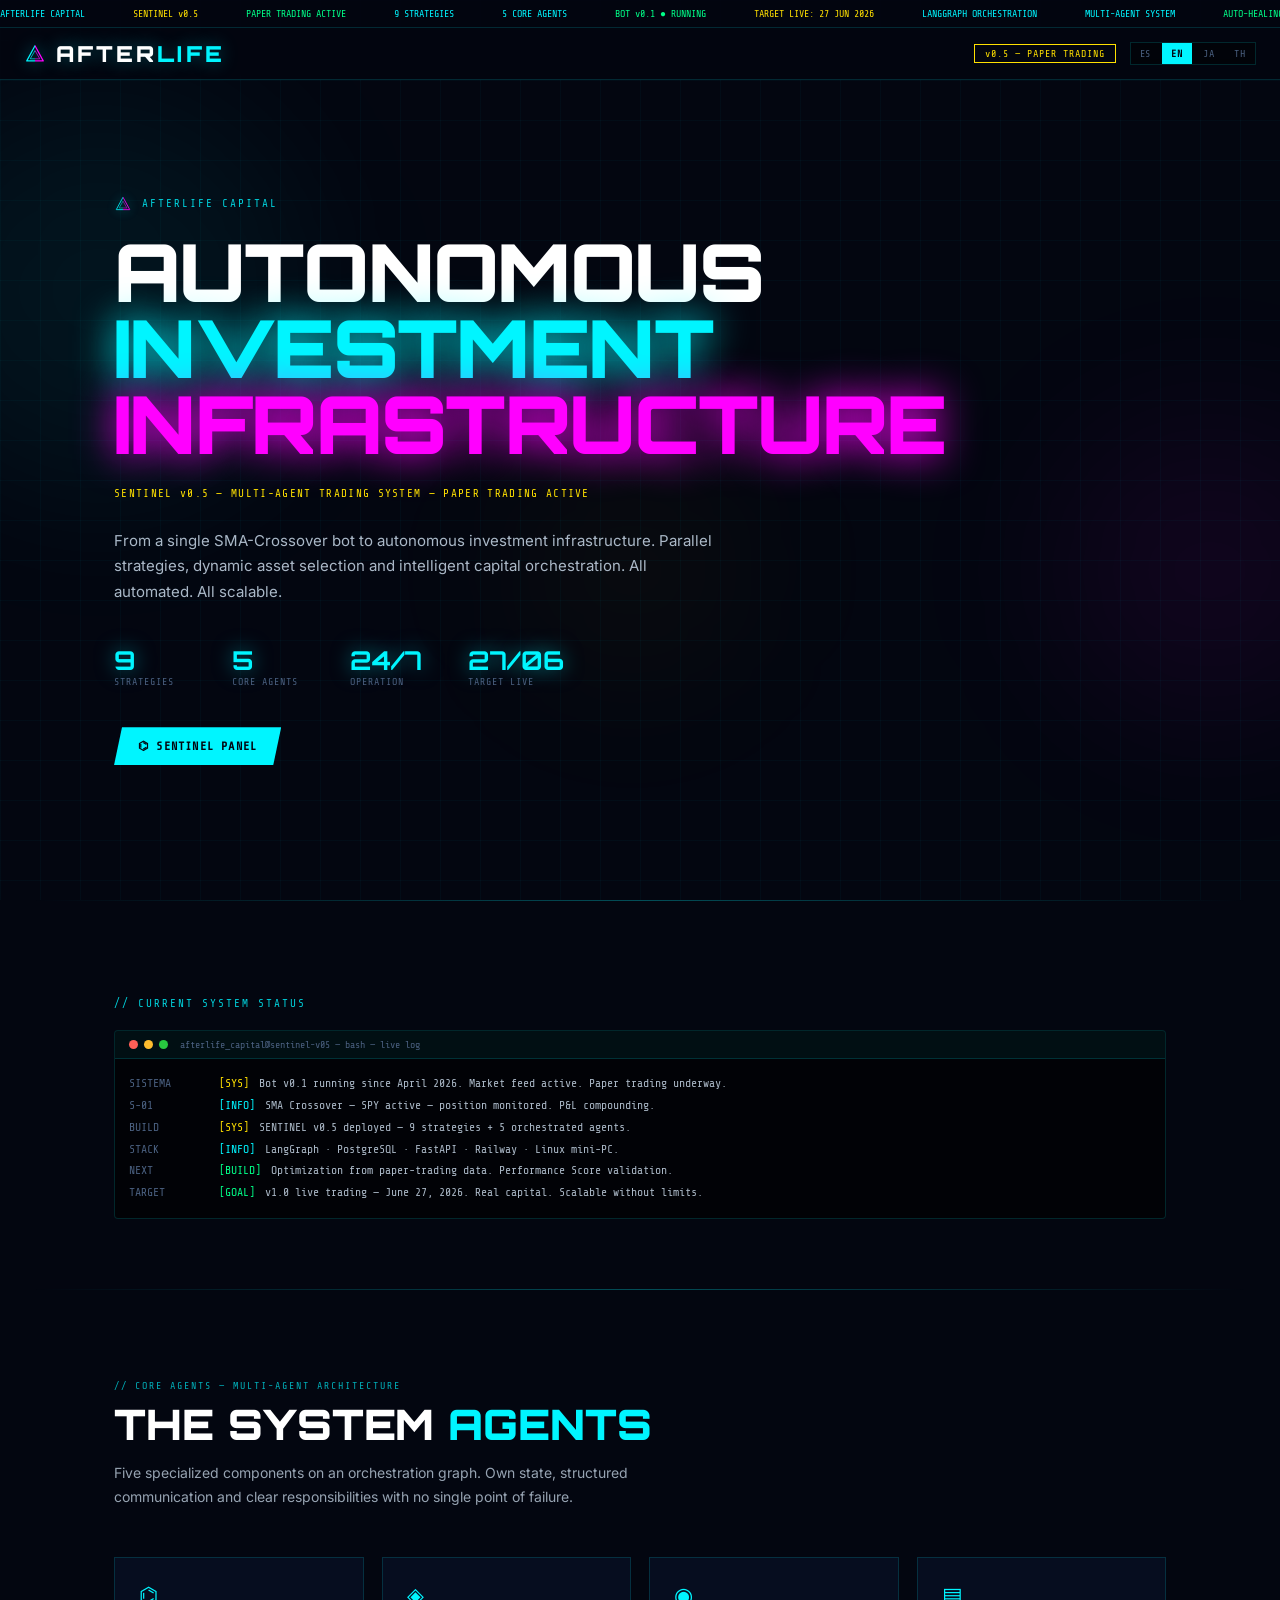
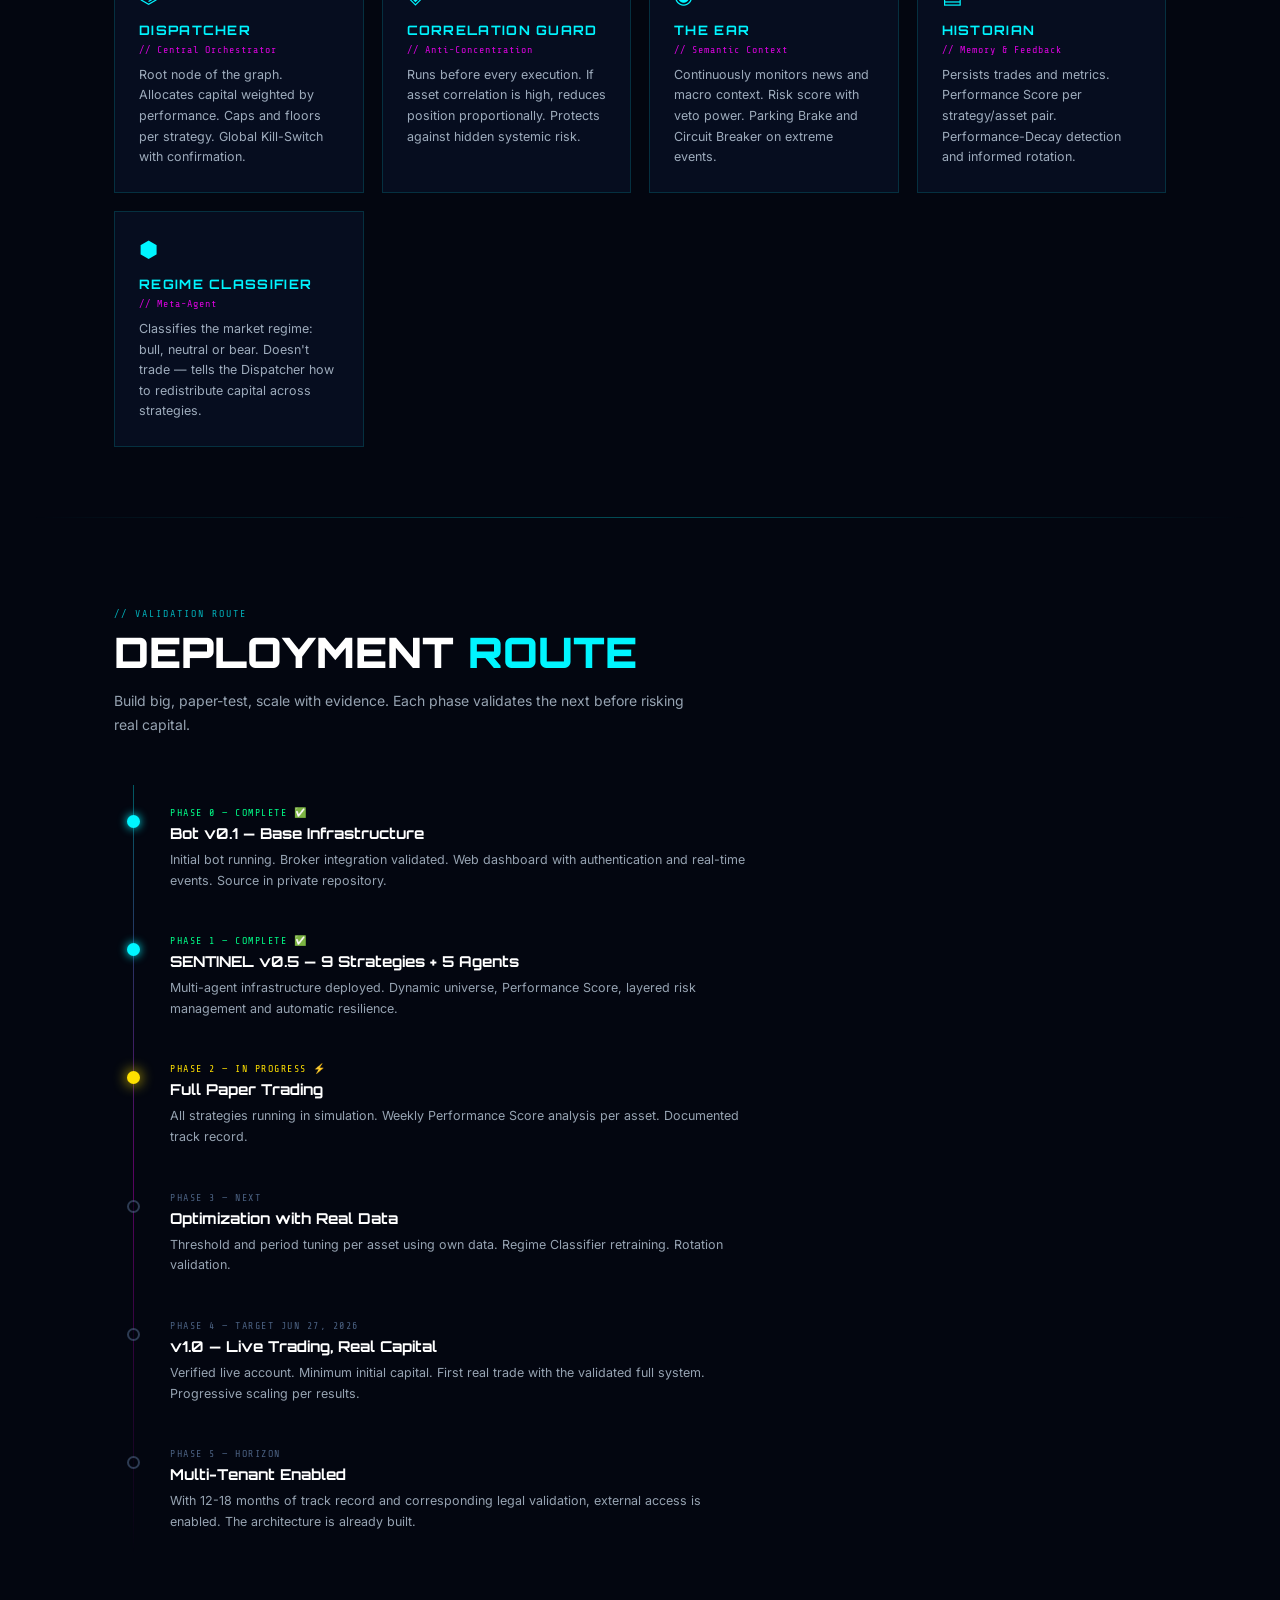
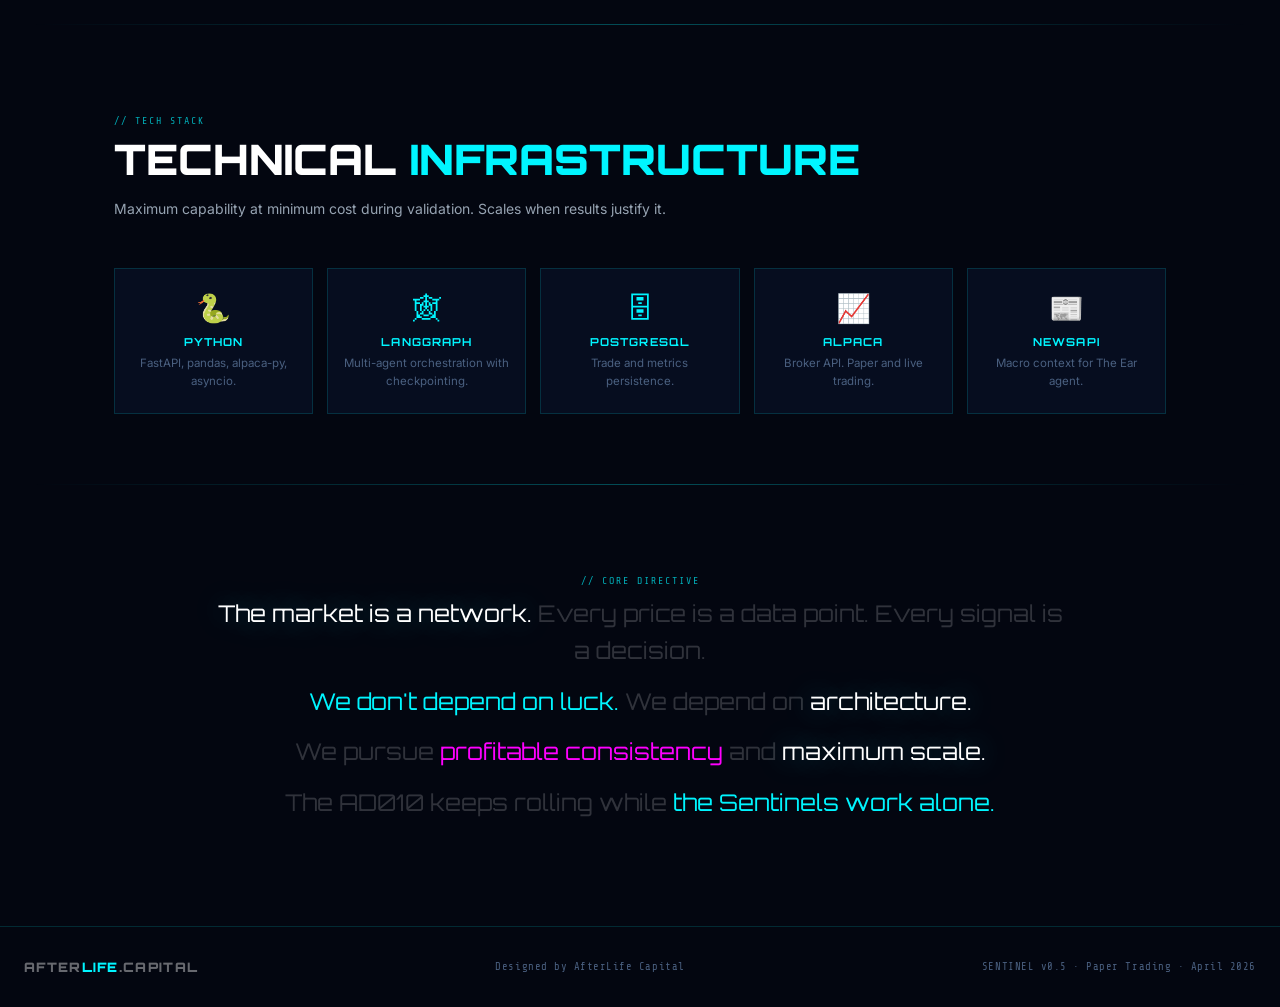
==== commit fd81fbd5: "Landing page v2 - Afterlife Capital redesign (Claude Design)" ====
--- a/index.html
+++ b/index.html
@@ -1,390 +1,189 @@
 <!DOCTYPE html>
-<html lang="en">
+<html>
 <head>
-<meta charset="UTF-8">
-<meta name="viewport" content="width=device-width, initial-scale=1.0">
-<title>AFTERLIFE CAPITAL — Trading Protocol</title>
-<link rel="preconnect" href="https://fonts.googleapis.com">
-<link href="https://fonts.googleapis.com/css2?family=Share+Tech+Mono&family=Orbitron:wght@400;700;900&family=Rajdhani:wght@300;400;600;700&display=swap" rel="stylesheet">
-<style>
-  :root {
-    --cyan: #00f5ff;
-    --magenta: #ff0090;
-    --yellow: #ffe000;
-    --green: #00ff88;
-    --dark: #030610;
-    --darker: #010308;
-    --grid: rgba(0,245,255,0.06);
-    --glow-c: 0 0 20px rgba(0,245,255,0.9), 0 0 60px rgba(0,245,255,0.4), 0 0 100px rgba(0,245,255,0.15);
-    --glow-m: 0 0 20px rgba(255,0,144,0.9), 0 0 60px rgba(255,0,144,0.4), 0 0 100px rgba(255,0,144,0.15);
-    --glow-y: 0 0 20px rgba(255,224,0,0.9), 0 0 60px rgba(255,224,0,0.4);
-    --font-mono: 'Share Tech Mono', monospace;
-    --font-display: 'Orbitron', monospace;
-    --font-body: 'Rajdhani', sans-serif;
-  }
-  *, *::before, *::after { box-sizing: border-box; margin: 0; padding: 0; }
-  html { scroll-behavior: smooth; }
-  body { background: var(--darker); color: #c0d8e8; font-family: var(--font-body); overflow-x: hidden; cursor: crosshair; }
-
-  /* SCANLINES */
-  body::before {
-    content: ''; position: fixed; inset: 0; z-index: 9998; pointer-events: none;
-    background: repeating-linear-gradient(0deg, transparent, transparent 2px, rgba(0,0,0,0.18) 2px, rgba(0,0,0,0.18) 4px);
-  }
-
-  /* ══ GLITCH 1: SCREEN TEAR GLOBAL ══ */
-  #screen-glitch { position: fixed; inset: 0; z-index: 9997; pointer-events: none; opacity: 0; }
-  #screen-glitch.firing { animation: screenTear 0.55s steps(1) forwards; }
-  @keyframes screenTear {
-    0%   { opacity:1; clip-path:inset(0 0 95% 0); background:rgba(0,245,255,0.03); box-shadow:4px 0 0 rgba(255,0,144,0.6),-4px 0 0 rgba(0,245,255,0.6); }
-    10%  { clip-path:inset(20% 0 60% 0); background:rgba(255,0,144,0.02); box-shadow:8px 0 0 rgba(0,245,255,0.5); }
-    20%  { clip-path:inset(55% 0 10% 0); box-shadow:-6px 0 0 rgba(255,0,144,0.5),6px 0 0 rgba(0,245,255,0.5); }
-    30%  { clip-path:inset(70% 0 5% 0); background:rgba(255,224,0,0.01); }
-    40%  { clip-path:inset(10% 0 80% 0); box-shadow:10px 0 0 rgba(255,224,0,0.3),-5px 0 0 rgba(0,245,255,0.3); }
-    50%  { clip-path:inset(40% 0 30% 0); }
-    60%  { clip-path:inset(85% 0 2% 0); background:rgba(0,245,255,0.02); }
-    70%  { clip-path:inset(30% 0 45% 0); box-shadow:-10px 0 0 rgba(255,0,144,0.4),5px 0 0 rgba(0,245,255,0.3); }
-    80%  { clip-path:inset(60% 0 15% 0); }
-    90%  { clip-path:inset(5% 0 90% 0); opacity:0.5; }
-    100% { opacity:0; }
-  }
-
-  /* GRID */
-  .grid-bg { position:fixed;inset:0;z-index:0;pointer-events:none;
-    background-image:linear-gradient(var(--grid) 1px,transparent 1px),linear-gradient(90deg,var(--grid) 1px,transparent 1px);
-    background-size:40px 40px;animation:gridPulse 6s ease-in-out infinite; }
-  @keyframes gridPulse{0%,100%{opacity:0.5}50%{opacity:1}}
-  .noise{position:fixed;inset:0;z-index:1;pointer-events:none;opacity:0.04;
-    background-image:url("data:image/svg+xml,%3Csvg viewBox='0 0 256 256' xmlns='http://www.w3.org/2000/svg'%3E%3Cfilter id='n'%3E%3CfeTurbulence type='fractalNoise' baseFrequency='0.9' numOctaves='4' stitchTiles='stitch'/%3E%3C/filter%3E%3Crect width='100%25' height='100%25' filter='url(%23n)'/%3E%3C/svg%3E");}
-
-  /* NAV */
-  nav { position:fixed;top:0;left:0;right:0;z-index:1000;display:flex;align-items:center;justify-content:space-between;padding:14px 40px;background:rgba(3,6,16,0.88);backdrop-filter:blur(12px);border-bottom:1px solid rgba(0,245,255,0.2); }
-
-  /* ══ GLITCH 2: NAV LOGO RGB SPLIT + JITTER ══ */
-  .nav-logo { font-family:var(--font-display);font-size:1.1rem;font-weight:900;color:var(--cyan);text-shadow:var(--glow-c);letter-spacing:4px;text-transform:uppercase;position:relative;animation:logoJitter 7s infinite; }
-  .nav-logo span { color:var(--magenta);text-shadow:var(--glow-m); }
-  .nav-logo::before { content:attr(data-text);position:absolute;left:0;top:0;color:var(--magenta);opacity:0;animation:logoGlitchR 7s infinite;clip-path:polygon(0 20%,100% 20%,100% 45%,0 45%); }
-  .nav-logo::after  { content:attr(data-text);position:absolute;left:0;top:0;color:#00f5ff;opacity:0;animation:logoGlitchC 7s infinite;clip-path:polygon(0 60%,100% 60%,100% 82%,0 82%); }
-  @keyframes logoJitter{0%,93%,100%{transform:none;filter:none}94%{transform:translateX(-2px) skewX(-1deg);filter:brightness(1.5)}95%{transform:translateX(3px) skewX(2deg)}96%{transform:translateX(-1px);filter:brightness(1.2)}97%{transform:none}}
-  @keyframes logoGlitchR{0%,92%,100%{opacity:0;transform:none}93%{opacity:0.9;transform:translateX(-4px)}94%{opacity:0.6;transform:translateX(5px)}95%{opacity:0}}
-  @keyframes logoGlitchC{0%,94%,100%{opacity:0;transform:none}95%{opacity:0.8;transform:translateX(4px)}96%{opacity:0.5;transform:translateX(-3px)}97%{opacity:0}}
-
-  .nav-links{display:flex;gap:30px;list-style:none;font-family:var(--font-mono);font-size:0.75rem;letter-spacing:2px}
-  .nav-links a{color:rgba(192,216,232,0.6);text-decoration:none;text-transform:uppercase;transition:color 0.2s,text-shadow 0.2s;position:relative}
-  .nav-links a::after{content:'';position:absolute;bottom:-4px;left:0;right:0;height:1px;background:var(--cyan);transform:scaleX(0);transition:transform 0.2s}
-  .nav-links a:hover{color:var(--cyan);text-shadow:var(--glow-c)} .nav-links a:hover::after{transform:scaleX(1)}
-  .lang-selector{display:flex;gap:6px;align-items:center}
-  .lang-btn{background:transparent;border:1px solid rgba(0,245,255,0.25);color:rgba(192,216,232,0.5);font-family:var(--font-mono);font-size:0.65rem;letter-spacing:2px;padding:4px 8px;cursor:pointer;text-transform:uppercase;transition:all 0.2s}
-  .lang-btn:hover{border-color:var(--cyan);color:var(--cyan);box-shadow:0 0 10px rgba(0,245,255,0.4);background:rgba(0,245,255,0.05)}
-  .lang-btn.active{color:var(--yellow);border-color:var(--yellow);box-shadow:0 0 10px rgba(255,224,0,0.4)}
-  .btn-panel{font-family:var(--font-mono);font-size:0.68rem;letter-spacing:3px;text-transform:uppercase;text-decoration:none;padding:7px 16px;cursor:pointer;background:rgba(0,255,136,0.08);color:var(--green);border:1px solid rgba(0,255,136,0.5);transition:all 0.2s;animation:panelPulse 3s ease-in-out infinite}
-  .btn-panel:hover{background:rgba(0,255,136,0.15);box-shadow:0 0 16px rgba(0,255,136,0.5);border-color:var(--green)}
-  @keyframes panelPulse{0%,100%{box-shadow:0 0 6px rgba(0,255,136,0.3)}50%{box-shadow:0 0 14px rgba(0,255,136,0.6)}}
-  .sentinel-access{margin-top:40px;background:rgba(0,255,136,0.04);border:1px solid rgba(0,255,136,0.2);padding:32px 36px;clip-path:polygon(0 0,calc(100% - 20px) 0,100% 20px,100% 100%,20px 100%,0 calc(100% - 20px));display:flex;align-items:center;justify-content:space-between;gap:32px;flex-wrap:wrap}
-  .sentinel-access-left{display:flex;flex-direction:column;gap:10px}
-  .sentinel-access-tag{font-family:var(--font-mono);font-size:0.62rem;letter-spacing:4px;color:var(--green);text-transform:uppercase}
-  .sentinel-access-title{font-family:var(--font-display);font-size:1.1rem;font-weight:700;color:#e0f0ff;letter-spacing:2px;text-transform:uppercase}
-  .sentinel-access-desc{font-family:var(--font-body);font-size:0.92rem;color:rgba(192,216,232,0.55);line-height:1.6;max-width:560px}
-  .sentinel-access-features{display:flex;gap:20px;flex-wrap:wrap;margin-top:4px}
-  .sentinel-feature{font-family:var(--font-mono);font-size:0.62rem;letter-spacing:2px;color:rgba(0,245,255,0.6)}
-  .sentinel-feature::before{content:'✓ ';color:var(--green)}
-
-  /* TICKER */
-  .ticker-bar{margin-top:64px;position:relative;z-index:10;background:rgba(0,245,255,0.04);border-bottom:1px solid rgba(0,245,255,0.1);overflow:hidden;height:32px;display:flex;align-items:center}
-  .ticker-inner{display:flex;gap:60px;animation:tickerScroll 30s linear infinite;white-space:nowrap;font-family:var(--font-mono);font-size:0.68rem;letter-spacing:2px}
-  .ticker-item{color:rgba(0,245,255,0.6)} .ticker-item .up{color:var(--green)} .ticker-item .dn{color:var(--magenta)}
-  @keyframes tickerScroll{from{transform:translateX(0)}to{transform:translateX(-50%)}}
-
-  /* HERO */
-  #hero{position:relative;z-index:10;min-height:100vh;display:flex;flex-direction:column;justify-content:center;align-items:flex-start;padding:0 8vw;overflow:hidden}
-  .hero-bg-glow{position:absolute;inset:0;pointer-events:none;background:radial-gradient(ellipse 60% 50% at 80% 50%,rgba(255,0,144,0.07) 0%,transparent 60%),radial-gradient(ellipse 40% 60% at 10% 80%,rgba(0,245,255,0.09) 0%,transparent 50%)}
-  .system-tag{font-family:var(--font-mono);font-size:0.72rem;color:var(--magenta);letter-spacing:4px;text-transform:uppercase;margin-bottom:16px;opacity:0;animation:fadeSlideIn 0.6s ease 0.2s forwards}
-  .system-tag::before{content:'▶ '}
-
-  /* ══ GLITCH 3: HERO TITLE RGB MULTI-SLICE ══ */
-  .hero-title{font-family:var(--font-display);font-size:clamp(3.5rem,10vw,9rem);font-weight:900;line-height:0.9;letter-spacing:-2px;text-transform:uppercase;opacity:0;animation:fadeSlideIn 0.7s ease 0.4s forwards}
-  .hero-title .line1{color:var(--cyan);text-shadow:var(--glow-c);display:block;position:relative}
-  .hero-title .line1::before{content:attr(data-text);position:absolute;top:0;left:0;width:100%;color:var(--magenta);opacity:0;animation:l1a 5s infinite;clip-path:polygon(0 10%,100% 10%,100% 35%,0 35%)}
-  .hero-title .line1::after{content:attr(data-text);position:absolute;top:0;left:0;width:100%;color:var(--yellow);opacity:0;animation:l1b 5s infinite;clip-path:polygon(0 58%,100% 58%,100% 78%,0 78%);mix-blend-mode:screen}
-  @keyframes l1a{0%,83%,100%{opacity:0;transform:none}84%{opacity:1;transform:translateX(-10px) scaleX(1.02)}85%{opacity:0.8;transform:translateX(12px)}86%{opacity:1;transform:translateX(-6px)}87%{opacity:0.5;transform:translateX(8px)}88%{opacity:0}92%{opacity:0.5;transform:translateX(-4px)}93%{opacity:0}}
-  @keyframes l1b{0%,81%,100%{opacity:0;transform:none}82%{opacity:0.7;transform:translateX(14px)}84%{opacity:0.5;transform:translateX(-9px)}86%{opacity:0.7;transform:translateX(6px)}87%{opacity:0}}
-
-  .hero-title .line2{color:transparent;-webkit-text-stroke:2px var(--magenta);filter:drop-shadow(0 0 30px rgba(255,0,144,0.7));display:block;position:relative}
-  .hero-title .line2::before{content:attr(data-text);position:absolute;top:0;left:0;width:100%;color:var(--cyan);-webkit-text-stroke:0px;animation:l2a 3.5s infinite;clip-path:polygon(0 0%,100% 0%,100% 32%,0 32%)}
-  .hero-title .line2::after{content:attr(data-text);position:absolute;top:0;left:0;width:100%;color:rgba(255,224,0,0.6);-webkit-text-stroke:0px;animation:l2b 3.5s infinite;clip-path:polygon(0 62%,100% 62%,100% 100%,0 100%)}
-  @keyframes l2a{0%,77%,100%{opacity:0;transform:none}78%{opacity:1;transform:translateX(-14px) skewX(-3deg)}79%{opacity:0.8;transform:translateX(16px) skewX(2deg)}80%{opacity:1;transform:translateX(-7px)}81%{opacity:0.6;transform:translateX(9px)}82%{opacity:0}91%{opacity:0.7;transform:translateX(-5px)}92%{opacity:0}}
-  @keyframes l2b{0%,75%,100%{opacity:0;transform:none}76%{opacity:1;transform:translateX(18px)}78%{opacity:0.7;transform:translateX(-12px)}79%{opacity:0.9;transform:translateX(7px)}81%{opacity:0}}
-
-  .hero-sub{margin-top:24px;max-width:520px;font-family:var(--font-body);font-size:1.15rem;font-weight:300;color:rgba(192,216,232,0.65);line-height:1.6;letter-spacing:1px;opacity:0;animation:fadeSlideIn 0.7s ease 0.7s forwards}
-
-  .hero-stats{display:flex;gap:40px;margin-top:40px;opacity:0;animation:fadeSlideIn 0.7s ease 0.9s forwards}
-  .stat{display:flex;flex-direction:column;gap:4px}
-
-  /* ══ GLITCH 4: STAT VALS FLICKER ══ */
-  .stat-val{font-family:var(--font-display);font-size:1.6rem;font-weight:700;color:var(--cyan);text-shadow:var(--glow-c);animation:statFlicker 9s infinite;position:relative;display:inline-block}
-  .stat-val.mag{color:var(--magenta);text-shadow:var(--glow-m);animation-delay:1.5s}
-  .stat-val.yel{color:var(--yellow);text-shadow:var(--glow-y);animation-delay:3.2s}
-  @keyframes statFlicker{0%,87%,100%{opacity:1;transform:none;filter:none}88%{opacity:0.3;transform:translateX(2px);filter:blur(1px) brightness(2)}89%{opacity:1;filter:brightness(2.5)}90%{opacity:0.5;transform:translateX(-2px);filter:blur(0.5px)}91%{opacity:1;filter:none}}
-  .stat-label{font-family:var(--font-mono);font-size:0.65rem;letter-spacing:3px;color:rgba(192,216,232,0.4);text-transform:uppercase}
-
-  .hero-cta{display:flex;gap:16px;margin-top:48px;opacity:0;animation:fadeSlideIn 0.7s ease 1.1s forwards}
-  .btn-primary{font-family:var(--font-display);font-size:0.8rem;font-weight:700;letter-spacing:4px;text-transform:uppercase;text-decoration:none;padding:14px 32px;border:none;cursor:pointer;background:var(--cyan);color:var(--darker);clip-path:polygon(8px 0%,100% 0%,calc(100% - 8px) 100%,0% 100%);transition:all 0.2s;position:relative;overflow:hidden}
-  .btn-primary::before{content:'';position:absolute;inset:0;background:var(--magenta);transform:translateX(-105%);transition:transform 0.3s ease}
-  .btn-primary:hover::before{transform:translateX(0)} .btn-primary:hover{box-shadow:var(--glow-m)}
-  .btn-primary span{position:relative;z-index:1;color:var(--darker)}
-  .btn-secondary{font-family:var(--font-mono);font-size:0.75rem;letter-spacing:3px;text-transform:uppercase;text-decoration:none;padding:13px 28px;cursor:pointer;background:transparent;color:var(--cyan);border:1px solid var(--cyan);clip-path:polygon(8px 0%,100% 0%,calc(100% - 8px) 100%,0% 100%);transition:all 0.2s}
-  .btn-secondary:hover{background:rgba(0,245,255,0.08);box-shadow:var(--glow-c)}
-
-  .hero-line{position:absolute;right:12vw;top:15%;bottom:15%;width:1px;background:linear-gradient(to bottom,transparent,var(--cyan),var(--magenta),transparent);opacity:0.3}
-  .hero-line::before{content:'';position:absolute;left:-2px;top:50%;width:5px;height:5px;background:var(--cyan);border-radius:50%;box-shadow:var(--glow-c);animation:ping 2s ease infinite}
-  @keyframes ping{0%,100%{transform:translateY(-50%) scale(1);opacity:1}50%{transform:translateY(-50%) scale(2.5);opacity:0.2}}
-
-  /* HUD CORNERS */
-  .hud-corner{position:absolute;width:30px;height:30px;pointer-events:none}
-  .hud-corner.tl{top:20px;left:20px;border-top:2px solid var(--cyan);border-left:2px solid var(--cyan)}
-  .hud-corner.tr{top:20px;right:20px;border-top:2px solid var(--cyan);border-right:2px solid var(--cyan)}
-  .hud-corner.bl{bottom:20px;left:20px;border-bottom:2px solid var(--cyan);border-left:2px solid var(--cyan)}
-  .hud-corner.br{bottom:20px;right:20px;border-bottom:2px solid var(--cyan);border-right:2px solid var(--cyan)}
-
-  /* SECTIONS */
-  section{position:relative;z-index:10;padding:100px 8vw}
-  .section-tag{font-family:var(--font-mono);font-size:0.7rem;letter-spacing:5px;color:var(--magenta);text-transform:uppercase;margin-bottom:12px}
-  .section-title{font-family:var(--font-display);font-size:clamp(2rem,5vw,3.5rem);font-weight:700;color:#e0f0ff;text-transform:uppercase;line-height:1;margin-bottom:48px}
-  .section-title em{color:var(--cyan);font-style:normal;text-shadow:var(--glow-c);position:relative;display:inline-block}
-  /* ══ GLITCH 5: SECTION TITLES RGB SPLIT ══ */
-  .section-title em::before{content:attr(data-text);position:absolute;left:0;top:0;color:var(--magenta);opacity:0;animation:secGlA 8s infinite;clip-path:polygon(0 0,100% 0,100% 42%,0 42%)}
-  .section-title em::after{content:attr(data-text);position:absolute;left:0;top:0;color:var(--yellow);opacity:0;animation:secGlB 8s infinite 0.06s;clip-path:polygon(0 58%,100% 58%,100% 100%,0 100%)}
-  @keyframes secGlA{0%,89%,100%{opacity:0;transform:none}90%{opacity:0.9;transform:translateX(-6px)}91%{opacity:0.7;transform:translateX(8px)}92%{opacity:0}}
-  @keyframes secGlB{0%,91%,100%{opacity:0;transform:none}92%{opacity:0.7;transform:translateX(7px)}93%{opacity:0.5;transform:translateX(-5px)}94%{opacity:0}}
-
-  /* SENTINEL */
-  #sentinel{background:linear-gradient(135deg,var(--darker) 0%,rgba(0,245,255,0.02) 100%);border-top:1px solid rgba(0,245,255,0.1);border-bottom:1px solid rgba(0,245,255,0.1)}
-  .log-terminal{background:rgba(0,0,0,0.65);border:1px solid rgba(0,245,255,0.2);overflow:hidden;box-shadow:0 0 60px rgba(0,245,255,0.06),inset 0 0 60px rgba(0,0,0,0.5);position:relative}
-  .log-terminal::before{content:'';position:absolute;left:0;right:0;height:2px;background:linear-gradient(90deg,transparent,var(--cyan),var(--magenta),transparent);opacity:0;animation:termScan 6s ease-in-out infinite;z-index:10;pointer-events:none}
-  @keyframes termScan{0%{top:0%;opacity:0}5%{opacity:0.9}50%{top:100%;opacity:0.6}55%{opacity:0;top:100%}100%{top:0%;opacity:0}}
-  .log-terminal::after{content:'';position:absolute;inset:0;z-index:9;pointer-events:none;opacity:0;animation:termCorrupt 11s infinite}
-  @keyframes termCorrupt{0%,86%,100%{opacity:0}87%{opacity:1;clip-path:inset(20% 0 70% 0);background:rgba(0,245,255,0.04);box-shadow:6px 0 0 rgba(255,0,144,0.35),-6px 0 0 rgba(0,245,255,0.35)}88%{clip-path:inset(50% 0 35% 0);background:rgba(255,0,144,0.03)}89%{clip-path:inset(75% 0 10% 0)}90%{opacity:0}}
-  .terminal-bar{background:rgba(0,245,255,0.08);padding:10px 20px;border-bottom:1px solid rgba(0,245,255,0.15);display:flex;align-items:center;gap:10px;font-family:var(--font-mono);font-size:0.7rem;color:rgba(0,245,255,0.6);letter-spacing:2px}
-  .terminal-dot{width:8px;height:8px;border-radius:50%}
-  .dot-r{background:var(--magenta);box-shadow:0 0 6px var(--magenta)} .dot-y{background:var(--yellow);box-shadow:0 0 6px var(--yellow)} .dot-g{background:var(--green);box-shadow:0 0 6px var(--green)}
-  .terminal-body{padding:20px;font-family:var(--font-mono);font-size:0.78rem;line-height:1.8}
-  .log-line{display:flex;gap:16px;align-items:baseline}
-  .log-time{color:rgba(0,245,255,0.4);min-width:80px}
-  .log-type{min-width:60px;font-weight:bold;letter-spacing:1px}
-  .log-type.buy{color:var(--green)} .log-type.sell{color:var(--magenta)} .log-type.sys{color:var(--yellow)} .log-type.info{color:rgba(0,245,255,0.6)}
-  .log-msg{color:rgba(192,216,232,0.75)}
-  .cursor-blink{display:inline-block;width:8px;height:14px;background:var(--cyan);animation:blink 1s step-end infinite;vertical-align:middle}
-  @keyframes blink{0%,100%{opacity:1}50%{opacity:0}}
-
-  /* PROTOCOL CARDS */
-  #protocol{background:var(--darker)}
-  .cards-grid{display:grid;grid-template-columns:repeat(auto-fit,minmax(260px,1fr));gap:1px}
-  .protocol-card{background:rgba(10,15,30,0.8);padding:36px 28px;border:1px solid rgba(0,245,255,0.08);position:relative;overflow:hidden;transition:border-color 0.3s,background 0.3s;clip-path:polygon(0 0,calc(100% - 16px) 0,100% 16px,100% 100%,16px 100%,0 calc(100% - 16px))}
-  .protocol-card::before{content:'';position:absolute;top:0;left:0;right:0;height:1px;background:linear-gradient(90deg,transparent,var(--cyan),transparent);opacity:0;transition:opacity 0.3s}
-  .protocol-card:hover{border-color:rgba(0,245,255,0.3);background:rgba(0,245,255,0.03)} .protocol-card:hover::before{opacity:1}
-  .card-icon{font-size:1.8rem;color:var(--cyan);text-shadow:var(--glow-c);margin-bottom:16px;display:block}
-  .card-title{font-family:var(--font-display);font-size:0.9rem;font-weight:700;letter-spacing:3px;color:#e0f0ff;text-transform:uppercase;margin-bottom:12px}
-  .card-text{font-size:0.95rem;color:rgba(192,216,232,0.55);line-height:1.7;font-weight:300}
-
-  /* MANIFESTO */
-  #manifesto{background:radial-gradient(ellipse 80% 60% at 50% 50%,rgba(255,0,144,0.05) 0%,transparent 70%);text-align:center;padding:120px 8vw}
-  .manifesto-text{font-family:var(--font-display);font-size:clamp(1.4rem,4vw,3rem);font-weight:700;line-height:1.3;text-transform:uppercase;max-width:900px;margin:0 auto;color:rgba(192,216,232,0.2)}
-  .hl-c{color:var(--cyan);text-shadow:var(--glow-c);position:relative;display:inline-block}
-  .hl-m{color:var(--magenta);text-shadow:var(--glow-m)}
-  .hl-y{color:var(--yellow);text-shadow:var(--glow-y)}
-  .hl-c::before{content:attr(data-text);position:absolute;left:0;top:0;color:var(--magenta);opacity:0;animation:maniGl 6s infinite;clip-path:polygon(0 0,100% 0,100% 50%,0 50%)}
-  @keyframes maniGl{0%,87%,100%{opacity:0;transform:none}88%{opacity:1;transform:translateX(-7px)}89%{opacity:0.7;transform:translateX(9px)}90%{opacity:0}}
-
-  /* FOOTER */
-  footer{position:relative;z-index:10;border-top:1px solid rgba(0,245,255,0.1);padding:40px 8vw;display:flex;justify-content:space-between;align-items:center;background:rgba(3,6,16,0.9)}
-  .footer-logo{font-family:var(--font-display);font-size:0.9rem;font-weight:900;color:var(--cyan);letter-spacing:6px;text-shadow:var(--glow-c)}
-  .footer-text{font-family:var(--font-mono);font-size:0.65rem;color:rgba(192,216,232,0.25);letter-spacing:2px}
-  .footer-status{font-family:var(--font-mono);font-size:0.65rem;color:var(--green);letter-spacing:2px}
-  .footer-status::before{content:'● '}
-
-  @keyframes fadeSlideIn{from{opacity:0;transform:translateY(20px)}to{opacity:1;transform:translateY(0)}}
-  ::-webkit-scrollbar{width:4px} ::-webkit-scrollbar-track{background:var(--darker)} ::-webkit-scrollbar-thumb{background:var(--cyan);box-shadow:var(--glow-c)}
-  @media(max-width:768px){nav{padding:12px 20px} .nav-links{display:none} #hero{padding:0 6vw} .hero-stats{flex-wrap:wrap;gap:20px} .hero-cta{flex-direction:column} section{padding:80px 6vw} footer{flex-direction:column;gap:16px;text-align:center}}
-</style>
+  <meta charset="utf-8">
+  <title>AFTERLIFE CAPITAL — Infraestructura Autónoma de Inversión</title>
+  <style>
+    * { margin: 0; padding: 0; box-sizing: border-box; }
+    body { background: #030610; display: flex; align-items: center; justify-content: center; min-height: 100vh; font-family: -apple-system, BlinkMacSystemFont, sans-serif; }
+    #__bundler_loading { position: fixed; bottom: 20px; right: 20px; font: 13px/1.4 -apple-system, BlinkMacSystemFont, sans-serif; color: #666; background: #fff; padding: 8px 14px; border-radius: 8px; box-shadow: 0 1px 4px rgba(0,0,0,0.12); z-index: 10000; }
+    #__bundler_thumbnail { position: fixed; inset: 0; width: 100%; height: 100%; display: flex; align-items: center; justify-content: center; background: #030610; z-index: 9999; }
+    #__bundler_thumbnail svg { width: 100%; height: 100%; object-fit: contain; }
+    #__bundler_placeholder { color: #999; font-size: 14px; }
+  </style>
+  <noscript>
+    <style>#__bundler_loading { display: none; }</style>
+    <div style="position:fixed;bottom:12px;left:12px;font:13px/1.4 -apple-system,BlinkMacSystemFont,sans-serif;color:#999;background:rgba(255,255,255,0.9);padding:6px 12px;border-radius:6px;box-shadow:0 1px 4px rgba(0,0,0,0.08);z-index:10000;">
+      This page requires JavaScript to display.
+    </div>
+  </noscript>
 </head>
 <body>
+  <div id="__bundler_thumbnail">
+  <svg viewBox="0 0 1200 800" xmlns="http://www.w3.org/2000/svg">
+    <rect width="1200" height="800" fill="#030610"></rect>
+    <g transform="translate(600 400)">
+      <g clip-path="inset(0 50% 0 0)">
+        <polygon points="-180,-120 180,-120 0,200" fill="none" stroke="#00f5ff" stroke-width="14" stroke-linejoin="round"></polygon>
+        <polygon points="-90,-60 90,-60 0,120" fill="none" stroke="#00f5ff" stroke-width="7" stroke-linejoin="round"></polygon>
+      </g>
+      <g clip-path="inset(0 0 0 50%)">
+        <polygon points="-180,-120 180,-120 0,200" fill="none" stroke="#ff00ff" stroke-width="14" stroke-linejoin="round"></polygon>
+        <polygon points="-90,-60 90,-60 0,120" fill="none" stroke="#ff00ff" stroke-width="7" stroke-linejoin="round"></polygon>
+      </g>
+    </g>
+    <text x="600" y="700" text-anchor="middle" font-family="monospace" font-size="36" fill="#c8d8e8" letter-spacing="6">AFTERLIFE CAPITAL</text>
+  </svg>
+</div>
+  <div id="__bundler_loading">Unpacking...</div>
 
-<div id="screen-glitch"></div>
-<div class="grid-bg"></div>
-<div class="noise"></div>
+  <script>
+    
+document.addEventListener('DOMContentLoaded', async function() {
+  const loading = document.getElementById('__bundler_loading');
+  function setStatus(msg) { if (loading) loading.textContent = msg; }
 
-<nav>
-  <div class="nav-logo" data-text="AFTERLIFE">AFTER<span>LIFE</span></div>
-  <ul class="nav-links">
-    <li><a href="#sentinel" data-i18n="nav_sentinel">Sentinel</a></li>
-    <li><a href="#protocol" data-i18n="nav_protocol">Protocol</a></li>
-    <li><a href="#manifesto" data-i18n="nav_manifesto">Manifesto</a></li>
-  </ul>
-  <div style="display:flex;align-items:center;gap:14px">
-  <a href="https://bot-cambio-ruta-production.up.railway.app/" target="_blank" class="btn-panel">⌬ SENTINEL PANEL</a>
-  <div class="lang-selector">
-    <button class="lang-btn active" onclick="setLang('en')">EN</button>
-    <button class="lang-btn" onclick="setLang('es')">ES</button>
-    <button class="lang-btn" onclick="setLang('ja')">JA</button>
-    <button class="lang-btn" onclick="setLang('th')">TH</button>
-  </div>
-  </div>
-</nav>
+  // Error sink persists across replaceWith since it's on window, not the DOM.
+  window.addEventListener('error', function(e) {
+    var p = document.body || document.documentElement;
+    var d = document.getElementById('__bundler_err') || p.appendChild(document.createElement('div'));
+    d.id = '__bundler_err';
+    d.style.cssText = 'position:fixed;bottom:12px;left:12px;right:12px;font:12px/1.4 ui-monospace,monospace;background:#2a1215;color:#ff8a80;padding:10px 14px;border-radius:8px;border:1px solid #5c2b2e;z-index:99999;white-space:pre-wrap;max-height:40vh;overflow:auto';
+    d.textContent = (d.textContent ? d.textContent + String.fromCharCode(10) : '') +
+      '[bundle] ' + (e.message || e.type) +
+      (e.filename ? ' (' + e.filename.slice(0, 60) + ':' + e.lineno + ')' : '');
+  }, true);
 
-<div class="ticker-bar">
-  <div class="ticker-inner">
-    <span class="ticker-item">SPY <span class="up">▲ +0.42%</span></span>
-    <span class="ticker-item">QQQ <span class="dn">▼ -0.18%</span></span>
-    <span class="ticker-item">BTC/USD <span class="up">▲ +2.31%</span></span>
-    <span class="ticker-item">NVDA <span class="up">▲ +1.87%</span></span>
-    <span class="ticker-item">ETH/USD <span class="dn">▼ -0.94%</span></span>
-    <span class="ticker-item">TSLA <span class="up">▲ +3.02%</span></span>
-    <span class="ticker-item">BOT v0.1 <span style="color:var(--green)">● SENTINEL LIVE</span></span>
-    <span class="ticker-item">SPY <span class="up">▲ +0.42%</span></span>
-    <span class="ticker-item">QQQ <span class="dn">▼ -0.18%</span></span>
-    <span class="ticker-item">BTC/USD <span class="up">▲ +2.31%</span></span>
-    <span class="ticker-item">NVDA <span class="up">▲ +1.87%</span></span>
-    <span class="ticker-item">ETH/USD <span class="dn">▼ -0.94%</span></span>
-    <span class="ticker-item">TSLA <span class="up">▲ +3.02%</span></span>
-    <span class="ticker-item">BOT v0.1 <span style="color:var(--green)">● SENTINEL LIVE</span></span>
-  </div>
-</div>
+  try {
+    const manifestEl = document.querySelector('script[type="__bundler/manifest"]');
+    const templateEl = document.querySelector('script[type="__bundler/template"]');
+    if (!manifestEl || !templateEl) {
+      setStatus('Error: missing bundle data');
+      console.error('[bundler] Missing script tags — manifestEl:', !!manifestEl, 'templateEl:', !!templateEl);
+      return;
+    }
 
-<section id="hero">
-  <div class="hero-bg-glow"></div>
-  <div class="hud-corner tl"></div><div class="hud-corner tr"></div>
-  <div class="hud-corner bl"></div><div class="hud-corner br"></div>
-  <div class="hero-line"></div>
-  <p class="system-tag" data-i18n="hero_tag">System Status: ONLINE — Protocol Active</p>
-  <h1 class="hero-title">
-    <span class="line1" data-text="AFTERLIFE">AFTERLIFE</span>
-    <span class="line2" data-text="CAPITAL">CAPITAL</span>
-  </h1>
-  <p class="hero-sub" data-i18n="hero_sub">Automated trading infrastructure engineered for the edge. High-frequency signal processing. Zero emotional bias. The network never sleeps.</p>
-  <div class="hero-stats">
-    <div class="stat"><span class="stat-val">SMA</span><span class="stat-label" data-i18n="stat1">Strategy</span></div>
-    <div class="stat"><span class="stat-val mag">50%</span><span class="stat-label" data-i18n="stat2">Capital/Trade</span></div>
-    <div class="stat"><span class="stat-val yel">15m</span><span class="stat-label" data-i18n="stat3">Candle Frame</span></div>
-    <div class="stat"><span class="stat-val">IEX</span><span class="stat-label" data-i18n="stat4">Data Feed</span></div>
-  </div>
-  <div class="hero-cta">
-    <a href="https://bot-cambio-ruta-production.up.railway.app/" target="_blank" class="btn-primary"><span data-i18n="cta_primary">Open Sentinel Panel</span></a>
-    <a href="#sentinel" class="btn-secondary" data-i18n="cta_secondary">View Protocol</a>
-  </div>
-</section>
+    const manifest = JSON.parse(manifestEl.textContent);
+    let template = JSON.parse(templateEl.textContent);
 
-<section id="sentinel">
-  <p class="section-tag" data-i18n="sentinel_tag">// Sentinel AD010 — Live Feed</p>
-  <h2 class="section-title"><em data-text="SENTINEL" data-i18n="sentinel_title_em">SENTINEL</em><span data-i18n="sentinel_title_rest"> OPERATIONS LOG</span></h2>
-  <div class="log-terminal">
-    <div class="terminal-bar">
-      <div class="terminal-dot dot-r"></div><div class="terminal-dot dot-y"></div><div class="terminal-dot dot-g"></div>
-      <span>afterlife_capital@sentinel-ad010 — bash — 120×32</span>
-    </div>
-    <div class="terminal-body">
-      <div class="log-line"><span class="log-time">09:30:01</span><span class="log-type sys">SYS</span><span class="log-msg" data-i18n="log1">Market open. Bot v0.1 initialized. Alpaca IEX feed active.</span></div>
-      <div class="log-line"><span class="log-time">09:45:18</span><span class="log-type info">INFO</span><span class="log-msg" data-i18n="log2">SMA_10 crossed above SMA_50 — Signal LONG detected on SPY</span></div>
-      <div class="log-line"><span class="log-time">09:45:19</span><span class="log-type buy">BUY</span><span class="log-msg">SPY × 12 shares @ $521.38 — [PAPER]</span></div>
-      <div class="log-line"><span class="log-time">10:17:44</span><span class="log-type info">INFO</span><span class="log-msg" data-i18n="log4">Holding position. SMA spread: +0.82 pts</span></div>
-      <div class="log-line"><span class="log-time">11:02:31</span><span class="log-type info">INFO</span><span class="log-msg" data-i18n="log5">SMA_10 crossed below SMA_50 — Signal SHORT detected</span></div>
-      <div class="log-line"><span class="log-time">11:02:32</span><span class="log-type sell">SELL</span><span class="log-msg">SPY × 12 shares @ $523.14 — PnL: <span style="color:var(--green)">+$21.12</span> [PAPER]</span></div>
-      <div class="log-line"><span class="log-time">15:59:00</span><span class="log-type sys">SYS</span><span class="log-msg" data-i18n="log7">Market close. Bot sleeping until next open. Zero polling.</span></div>
-      <div class="log-line"><span class="log-time">16:00:00</span><span class="log-type sys">SYS</span><span class="log-msg" data-i18n="log8">Next wake-up: 2026-04-19 09:30:00 EDT — sleeping 17h 30m.</span></div>
-      <br>
-      <div class="log-line"><span class="log-time" style="color:var(--green)">NOW</span><span class="log-type" style="color:var(--green);min-width:60px">LIVE</span><span class="log-msg" data-i18n="log9" style="color:rgba(0,255,136,0.9)">Sentinel Control Panel v0.1 — <span style="color:var(--green);font-weight:bold">DEPLOYED</span> · Railway Cloud</span></div>
-      <div style="margin-top:4px;padding-left:96px;color:var(--cyan);font-size:0.8rem;">$ <span class="cursor-blink"></span></div>
-    </div>
-  </div>
+    const uuids = Object.keys(manifest);
+    setStatus('Unpacking ' + uuids.length + ' assets...');
 
-  <div class="sentinel-access">
-    <div class="sentinel-access-left">
-      <span class="sentinel-access-tag">// Panel de Control — v0.1 — Railway Cloud</span>
-      <span class="sentinel-access-title">Sentinel Control Panel</span>
-      <p class="sentinel-access-desc" data-i18n="sentinel_access_desc">Panel en tiempo real con autenticación Google. Inicia, monitorea y detén el bot desde cualquier dispositivo. Acceso por rol: Admin y Viewer.</p>
-      <div class="sentinel-access-features">
-        <span class="sentinel-feature" data-i18n="feat1">Live log stream</span>
-        <span class="sentinel-feature" data-i18n="feat2">Equity curve</span>
-        <span class="sentinel-feature" data-i18n="feat3">Trades table</span>
-        <span class="sentinel-feature" data-i18n="feat4">SMA chart</span>
-        <span class="sentinel-feature" data-i18n="feat5">Google Auth</span>
-      </div>
-    </div>
-    <a href="https://bot-cambio-ruta-production.up.railway.app/" target="_blank" class="btn-primary" style="flex-shrink:0"><span data-i18n="sentinel_access_btn">⌬ Abrir Panel</span></a>
-  </div>
-</section>
+    const blobUrls = {};
+    await Promise.all(uuids.map(async (uuid) => {
+      const entry = manifest[uuid];
+      try {
+        const binaryStr = atob(entry.data);
+        const bytes = new Uint8Array(binaryStr.length);
+        for (let i = 0; i < binaryStr.length; i++) bytes[i] = binaryStr.charCodeAt(i);
 
-<section id="protocol">
-  <p class="section-tag" data-i18n="protocol_tag">// Core Architecture</p>
-  <h2 class="section-title"><em data-text="TRADING" data-i18n="protocol_title_em">TRADING</em><span data-i18n="protocol_title_rest"> PROTOCOL</span></h2>
-  <div class="cards-grid">
-    <div class="protocol-card"><span class="card-icon">⟁</span><h3 class="card-title" data-i18n="card1_title">Signal Engine</h3><p class="card-text" data-i18n="card1_text">Dual SMA crossover strategy. 10-period and 50-period moving averages on 15-minute candles. Zero emotional interference.</p></div>
-    <div class="protocol-card"><span class="card-icon" style="color:var(--magenta);text-shadow:var(--glow-m)">⬡</span><h3 class="card-title" data-i18n="card2_title">Risk Layer</h3><p class="card-text" data-i18n="card2_text">50% capital allocation per trade. Last-signal guard prevents duplicate orders. Controlled exposure at all times.</p></div>
-    <div class="protocol-card"><span class="card-icon" style="color:var(--yellow);text-shadow:var(--glow-y)">◈</span><h3 class="card-title" data-i18n="card3_title">Infrastructure</h3><p class="card-text" data-i18n="card3_text">Alpaca Markets API with IEX real-time feed. Automated market-hours scheduler. Full logging pipeline.</p></div>
-    <div class="protocol-card"><span class="card-icon" style="color:var(--green);text-shadow:0 0 20px rgba(0,255,136,0.8)">⌬</span><h3 class="card-title" data-i18n="card4_title">Sentinel Panel</h3><p class="card-text" data-i18n="card4_text">Full-stack control panel deployed on Railway. Google OAuth authentication. Real-time SSE log stream, equity curve, SMA chart, trades table. Admin + Viewer roles.</p></div>
-  </div>
-</section>
+        let finalBytes = bytes;
+        if (entry.compressed) {
+          if (typeof DecompressionStream !== 'undefined') {
+            const ds = new DecompressionStream('gzip');
+            const writer = ds.writable.getWriter();
+            const reader = ds.readable.getReader();
+            writer.write(bytes);
+            writer.close();
+            const chunks = [];
+            let totalLen = 0;
+            while (true) {
+              const { done, value } = await reader.read();
+              if (done) break;
+              chunks.push(value);
+              totalLen += value.length;
+            }
+            finalBytes = new Uint8Array(totalLen);
+            let offset = 0;
+            for (const chunk of chunks) { finalBytes.set(chunk, offset); offset += chunk.length; }
+          } else {
+            console.warn('DecompressionStream not available, asset ' + uuid + ' may not render');
+          }
+        }
 
-<section id="manifesto">
-  <p class="section-tag" style="text-align:center" data-i18n="manifesto_tag">// Core Directive</p>
-  <div class="manifesto-text">
-    <span data-i18n="manifesto_p1">The market is </span><span class="hl-c" data-text="a network" data-i18n="manifesto_p2">a network</span><span data-i18n="manifesto_p3">. Every price is </span><span class="hl-m" data-i18n="manifesto_p4">data</span><span data-i18n="manifesto_p5">. Every signal is </span><span class="hl-y" data-i18n="manifesto_p6">a decision</span><span data-i18n="manifesto_p7">. We don't trade. </span><span class="hl-c" data-text="We execute." data-i18n="manifesto_p8">We execute.</span>
-  </div>
-</section>
+        blobUrls[uuid] = URL.createObjectURL(new Blob([finalBytes], { type: entry.mime }));
+      } catch (err) {
+        console.error('Failed to decode asset ' + uuid + ':', err);
+        blobUrls[uuid] = URL.createObjectURL(new Blob([], { type: entry.mime }));
+      }
+    }));
 
-<footer>
-  <div class="footer-logo">AFTERLIFE.CAPITAL</div>
-  <div class="footer-text" data-i18n="footer_copy">© 2026 Afterlife Capital — Automated Trading Protocol</div>
-  <div class="footer-status" data-i18n="footer_status">Bot v0.1 Sentinel Deployed</div>
-</footer>
+    const extResEl = document.querySelector('script[type="__bundler/ext_resources"]');
+    const extResources = extResEl ? JSON.parse(extResEl.textContent) : [];
+    const resourceMap = {};
+    for (const entry of extResources) {
+      if (blobUrls[entry.uuid]) resourceMap[entry.id] = blobUrls[entry.uuid];
+    }
 
-<script>
-const T={
-  en:{nav_sentinel:"Sentinel",nav_protocol:"Protocol",nav_manifesto:"Manifesto",hero_tag:"System Status: ONLINE — v0.1 Deployed",hero_sub:"Automated trading infrastructure engineered for the edge. High-frequency signal processing. Zero emotional bias. The network never sleeps.",stat1:"Strategy",stat2:"Capital/Trade",stat3:"Candle Frame",stat4:"Data Feed",cta_primary:"Open Sentinel Panel",cta_secondary:"View Protocol",sentinel_tag:"// Sentinel AD010 — Live Feed",sentinel_title_em:"SENTINEL",sentinel_title_rest:" OPERATIONS LOG",log1:"Market open. Bot v0.1 initialized. Alpaca IEX feed active.",log2:"SMA_10 crossed above SMA_50 — Signal LONG detected on SPY",log4:"Holding position. SMA spread: +0.82 pts",log5:"SMA_10 crossed below SMA_50 — Signal SHORT detected",log7:"Market close. Bot sleeping until next open. Zero polling.",log8:"Next wake-up: 2026-04-19 09:30:00 EDT — sleeping 17h 30m.",log9:"Sentinel Control Panel v0.1 — DEPLOYED · Railway Cloud",protocol_tag:"// Core Architecture",protocol_title_em:"TRADING",protocol_title_rest:" PROTOCOL",card1_title:"Signal Engine",card1_text:"Dual SMA crossover strategy. 10-period and 50-period moving averages on 15-minute candles. Zero emotional interference.",card2_title:"Risk Layer",card2_text:"50% capital allocation per trade. Last-signal guard prevents duplicate orders. Controlled exposure at all times.",card3_title:"Infrastructure",card3_text:"Alpaca Markets API with IEX real-time feed. Smart sleep until market open — zero polling overhead. Full logging pipeline.",card4_title:"Sentinel Panel",card4_text:"Full-stack control panel deployed on Railway. Google OAuth authentication. Real-time SSE log stream, equity curve, SMA chart, trades table. Admin + Viewer roles.",manifesto_tag:"// Core Directive",manifesto_p1:"The market is ",manifesto_p2:"a network",manifesto_p3:". Every price is ",manifesto_p4:"data",manifesto_p5:". Every signal is ",manifesto_p6:"a decision",manifesto_p7:". We don't trade. ",manifesto_p8:"We execute.",footer_copy:"© 2026 Afterlife Capital — Automated Trading Protocol",footer_status:"Bot v0.1 Sentinel Deployed",sentinel_access_desc:"Real-time control panel with Google authentication. Start, monitor and stop the bot from any device. Role-based access: Admin and Viewer.",feat1:"Live log stream",feat2:"Equity curve",feat3:"Trades table",feat4:"SMA chart",feat5:"Google Auth",sentinel_access_btn:"⌬ Open Panel"},
-  es:{nav_sentinel:"Sentinel",nav_protocol:"Protocolo",nav_manifesto:"Manifiesto",hero_tag:"Estado del Sistema: EN LÍNEA — v0.1 Desplegado",hero_sub:"Infraestructura de trading automatizado construida para el límite. Procesamiento de señales de alta frecuencia. Cero sesgo emocional. La red nunca duerme.",stat1:"Estrategia",stat2:"Capital/Trade",stat3:"Marco Velas",stat4:"Feed de Datos",cta_primary:"Abrir Sentinel Panel",cta_secondary:"Ver Protocolo",sentinel_tag:"// Sentinel AD010 — Feed en Vivo",sentinel_title_em:"SENTINEL",sentinel_title_rest:" REGISTRO DE OPERACIONES",log1:"Mercado abierto. Bot v0.1 inicializado. Feed Alpaca IEX activo.",log2:"SMA_10 cruzó por encima de SMA_50 — Señal LONG detectada en SPY",log4:"Manteniendo posición. Diferencial SMA: +0.82 pts",log5:"SMA_10 cruzó por debajo de SMA_50 — Señal SHORT detectada",log7:"Cierre de mercado. Bot durmiendo hasta próxima apertura. Cero polling.",log8:"Próximo despertar: 2026-04-19 09:30:00 EDT — durmiendo 17h 30m.",log9:"Sentinel Control Panel v0.1 — DEPLOYED · Railway Cloud",protocol_tag:"// Arquitectura Central",protocol_title_em:"PROTOCOLO",protocol_title_rest:" DE TRADING",card1_title:"Motor de Señales",card1_text:"Estrategia de cruce de doble SMA. Medias móviles de 10 y 50 períodos en velas de 15 minutos. Cero interferencia emocional.",card2_title:"Capa de Riesgo",card2_text:"50% de capital por operación. Guardia last-signal previene órdenes duplicadas. Exposición controlada en todo momento.",card3_title:"Infraestructura",card3_text:"API Alpaca Markets con feed IEX en tiempo real. Sleep inteligente hasta apertura de mercado — cero polling. Pipeline de logging completo.",card4_title:"Sentinel Panel",card4_text:"Panel de control desplegado en Railway. Autenticación Google OAuth. Stream SSE en tiempo real, curva de equity, gráfico SMA, tabla de operaciones. Roles Admin y Viewer.",manifesto_tag:"// Directiva Central",manifesto_p1:"El mercado es ",manifesto_p2:"una red",manifesto_p3:". Cada precio es ",manifesto_p4:"un dato",manifesto_p5:". Cada señal es ",manifesto_p6:"una decisión",manifesto_p7:". No operamos. ",manifesto_p8:"Ejecutamos.",footer_copy:"© 2026 Afterlife Capital — Protocolo de Trading Automatizado",footer_status:"Bot v0.1 Sentinel Desplegado",sentinel_access_desc:"Panel en tiempo real con autenticación Google. Inicia, monitorea y detén el bot desde cualquier dispositivo. Acceso por rol: Admin y Viewer.",feat1:"Stream de log en vivo",feat2:"Curva de equity",feat3:"Tabla de operaciones",feat4:"Gráfico SMA",feat5:"Google Auth",sentinel_access_btn:"⌬ Abrir Panel"},
-  ja:{nav_sentinel:"センチネル",nav_protocol:"プロトコル",nav_manifesto:"マニフェスト",hero_tag:"システム状態: オンライン — v0.1 デプロイ済み",hero_sub:"エッジのために設計された自動売買インフラ。高頻度シグナル処理。感情的バイアスゼロ。ネットワークは眠らない。",stat1:"戦略",stat2:"資本/取引",stat3:"足種",stat4:"データフィード",cta_primary:"センチネルパネルを開く",cta_secondary:"プロトコル確認",sentinel_tag:"// センチネル AD010 — ライブフィード",sentinel_title_em:"センチネル",sentinel_title_rest:" 運用ログ",log1:"市場オープン。ボットv0.1初期化。Alpaca IEXフィード有効。",log2:"SMA_10がSMA_50を上抜け — SPYにてLONGシグナル検出",log4:"ポジション保持中。SMAスプレッド: +0.82 pts",log5:"SMA_10がSMA_50を下抜け — SHORTシグナル検出",log7:"市場クローズ。次の開場まで休眠中。ポーリングゼロ。",log8:"次回起動: 2026-04-19 09:30:00 EDT — 17h 30m 休眠中。",log9:"Sentinel Control Panel v0.1 — DEPLOYED · Railway Cloud",protocol_tag:"// コアアーキテクチャ",protocol_title_em:"取引",protocol_title_rest:" プロトコル",card1_title:"シグナルエンジン",card1_text:"デュアルSMAクロスオーバー。15分足における10・50期間移動平均線。感情的干渉ゼロ。",card2_title:"リスク層",card2_text:"取引あたり50%資本配分。ラストシグナルガードで重複注文防止。常に管理されたエクスポージャー。",card3_title:"インフラ",card3_text:"IEXフィード搭載のAlpaca Markets API。市場開場まで精密スリープ — ポーリングゼロ。完全ログパイプライン。",card4_title:"センチネルパネル",card4_text:"Railwayにデプロイされたフルスタック管理パネル。Google OAuth認証。リアルタイムSSEログ、エクイティカーブ、SMAチャート、取引テーブル。Admin+Viewerロール。",manifesto_tag:"// コアディレクティブ",manifesto_p1:"市場は ",manifesto_p2:"ネットワーク",manifesto_p3:"だ。すべての価格は ",manifesto_p4:"データ",manifesto_p5:"。すべてのシグナルは ",manifesto_p6:"決断",manifesto_p7:"。私たちは取引しない。",manifesto_p8:"実行する。",footer_copy:"© 2026 アフターライフキャピタル — 自動売買プロトコル",footer_status:"ボット v0.1 センチネル デプロイ済み",sentinel_access_desc:"Googleアカウントで認証されたリアルタイム管理パネル。どのデバイスからでもボットを起動・監視・停止できます。Admin/Viewerロール対応。",feat1:"ライブログストリーム",feat2:"エクイティカーブ",feat3:"取引テーブル",feat4:"SMAチャート",feat5:"Google Auth",sentinel_access_btn:"⌬ パネルを開く"},
-  th:{nav_sentinel:"เซนติเนล",nav_protocol:"โปรโตคอล",nav_manifesto:"แถลงการณ์",hero_tag:"สถานะระบบ: ออนไลน์ — v0.1 ปรับใช้แล้ว",hero_sub:"โครงสร้างพื้นฐานการเทรดอัตโนมัติที่ออกแบบมาเพื่อขอบเขต ไร้อคติทางอารมณ์ เครือข่ายไม่เคยหลับ",stat1:"กลยุทธ์",stat2:"ทุน/เทรด",stat3:"กรอบเทียน",stat4:"ฟีดข้อมูล",cta_primary:"เปิดแผงควบคุม Sentinel",cta_secondary:"ดูโปรโตคอล",sentinel_tag:"// เซนติเนล AD010 — ฟีดสด",sentinel_title_em:"เซนติเนล",sentinel_title_rest:" บันทึกปฏิบัติการ",log1:"ตลาดเปิด บอต v0.1 เริ่มต้น ฟีด Alpaca IEX ทำงาน",log2:"SMA_10 ตัดขึ้นเหนือ SMA_50 — ตรวจพบสัญญาณ LONG บน SPY",log4:"ถือตำแหน่งอยู่ SMA สเปรด: +0.82 pts",log5:"SMA_10 ตัดลงใต้ SMA_50 — ตรวจพบสัญญาณ SHORT",log7:"ตลาดปิด บอตหลับพักจนกว่าตลาดจะเปิดครั้งถัดไป ไม่มี polling",log8:"ตื่นครั้งถัดไป: 2026-04-19 09:30:00 EDT — หลับ 17h 30m",log9:"Sentinel Control Panel v0.1 — DEPLOYED · Railway Cloud",protocol_tag:"// สถาปัตยกรรมหลัก",protocol_title_em:"โปรโตคอล",protocol_title_rest:" การเทรด",card1_title:"เครื่องมือสัญญาณ",card1_text:"กลยุทธ์ SMA crossover คู่ ค่าเฉลี่ยเคลื่อนที่ 10 และ 50 คาบบนแท่งเทียน 15 นาที ไร้การแทรกแซงทางอารมณ์",card2_title:"ชั้นความเสี่ยง",card2_text:"จัดสรรทุน 50% ต่อเทรด การ์ดป้องกันคำสั่งซ้ำ ควบคุมความเสี่ยงตลอดเวลา",card3_title:"โครงสร้างพื้นฐาน",card3_text:"API Alpaca Markets พร้อมฟีดเรียลไทม์ IEX สลีปอัจฉริยะจนกว่าตลาดจะเปิด — ไม่มี polling บันทึกครบถ้วน",card4_title:"แผงควบคุม Sentinel",card4_text:"แผงควบคุมแบบเต็มรูปแบบบน Railway Google OAuth ยืนยันตัวตน สตรีม SSE แบบเรียลไทม์ กราฟ equity กราฟ SMA ตารางการเทรด บทบาท Admin+Viewer",manifesto_tag:"// คำสั่งหลัก",manifesto_p1:"ตลาดคือ ",manifesto_p2:"เครือข่าย",manifesto_p3:" ทุกราคาคือ ",manifesto_p4:"ข้อมูล",manifesto_p5:" ทุกสัญญาณคือ ",manifesto_p6:"การตัดสินใจ",manifesto_p7:" เราไม่ได้เทรด ",manifesto_p8:"เราดำเนินการ",footer_copy:"© 2026 Afterlife Capital — โปรโตคอลการเทรดอัตโนมัติ",footer_status:"บอต v0.1 Sentinel ปรับใช้แล้ว",sentinel_access_desc:"แผงควบคุมแบบเรียลไทม์พร้อมการยืนยันตัวตนด้วย Google เริ่ม ติดตาม และหยุดบอตจากอุปกรณ์ใดก็ได้ การเข้าถึงตามบทบาท Admin และ Viewer",feat1:"สตรีมล็อกสด",feat2:"กราฟ equity",feat3:"ตารางการเทรด",feat4:"กราฟ SMA",feat5:"Google Auth",sentinel_access_btn:"⌬ เปิดแผงควบคุม"}
-};
+    setStatus('Rendering...');
+    for (const uuid of uuids) template = template.split(uuid).join(blobUrls[uuid]);
 
-function setLang(lang){
-  const t=T[lang];
-  document.querySelectorAll('[data-i18n]').forEach(el=>{
-    const k=el.getAttribute('data-i18n');
-    if(t[k]!==undefined) el.textContent=t[k];
-  });
-  document.querySelectorAll('[data-text][data-i18n]').forEach(el=>el.setAttribute('data-text',el.textContent));
-  document.querySelectorAll('.lang-btn').forEach(b=>b.classList.toggle('active',b.textContent===lang.toUpperCase()));
-  document.documentElement.lang=lang;
-}
-const bl=navigator.language.slice(0,2);
-(['en','es','ja','th'].includes(bl))?setLang(bl):setLang('en');
+    // Strip integrity + crossorigin — blob URLs from a file:// document inherit
+    // a null origin, so crossorigin forces a CORS fetch that SRI then rejects.
+    // The manifest bytes are ours; SRI protects against CDN compromise, not this.
+    template = template.replace(/\s+integrity="[^"]*"/gi, '').replace(/\s+crossorigin="[^"]*"/gi, '');
 
-function fireScreenGlitch(){
-  const el=document.getElementById('screen-glitch');
-  el.classList.remove('firing'); void el.offsetWidth;
-  el.classList.add('firing');
-  el.addEventListener('animationend',()=>el.classList.remove('firing'),{once:true});
-  setTimeout(fireScreenGlitch,8000+Math.random()*8000);
-}
-setTimeout(fireScreenGlitch,3000);
+    const resourceScript = '<script>window.__resources = ' +
+      JSON.stringify(resourceMap).split('</' + 'script>').join('<\\/' + 'script>') +
+      ';</' + 'script>';
+    // Inject after <head> so the DOCTYPE stays first; prepending the script
+    // would push the parser into quirks mode. DOMParser always emits a <head>
+    // (synthesizing one if the source HTML omitted it) but may carry
+    // attributes through, so match the full opening tag. slice() rather than
+    // replace() keeps us clear of $-pattern substitution in resourceScript.
+    const headOpen = template.match(/<head[^>]*>/i);
+    if (headOpen) {
+      const i = headOpen.index + headOpen[0].length;
+      template = template.slice(0, i) + resourceScript + template.slice(i);
+    }
 
-document.querySelectorAll('.log-line').forEach((l,i)=>{
-  l.style.opacity='0'; l.style.transform='translateX(-8px)'; l.style.transition='opacity 0.3s,transform 0.3s';
-  setTimeout(()=>{l.style.opacity='1';l.style.transform='none';},200+i*120);
+    // Parse the template and swap the root element. Scripts inserted via
+    // DOMParser/replaceWith are inert per spec — re-create each with
+    // createElement so they execute, awaiting onload for src scripts to
+    // preserve ordering (React before ReactDOM before Babel before text/babel).
+    const doc = new DOMParser().parseFromString(template, 'text/html');
+    document.documentElement.replaceWith(doc.documentElement);
+    const dead = Array.from(document.scripts);
+    for (const old of dead) {
+      const s = document.createElement('script');
+      for (const a of old.attributes) s.setAttribute(a.name, a.value);
+      s.textContent = old.textContent;
+      // text/babel scripts with a src: fetch and inline. transformScriptTags
+      // does XHR against the src, but blob:null/ from a file:// origin is
+      // silently dropped. Inlining makes it a plain inline babel script,
+      // which transformScriptTags handles unconditionally.
+      if ((s.type === 'text/babel' || s.type === 'text/jsx') && s.src) {
+        const r = await fetch(s.src);
+        s.textContent = await r.text();
+        s.removeAttribute('src');
+      }
+      const p = s.src ? new Promise(function(r) { s.onload = s.onerror = r; }) : null;
+      old.replaceWith(s);
+      if (p) await p;
+    }
+    // Babel standalone auto-transforms type=text/babel on DOMContentLoaded,
+    // which fired before we swapped the document. Trigger manually if present.
+    if (window.Babel && typeof window.Babel.transformScriptTags === 'function') {
+      window.Babel.transformScriptTags();
+    }
+  } catch (err) {
+    setStatus('Error unpacking: ' + err.message);
+    console.error('Bundle unpack error:', err);
+  }
 });
 
-function corruptTerminalLine(){
-  const msgs=document.querySelectorAll('.log-msg');
-  if(!msgs.length) return;
-  const t=msgs[Math.floor(Math.random()*msgs.length)];
-  const orig=t.textContent;
-  const chars='█▓▒░▄▀■□∑∂∆∇⌘⎕⊗⊕⊞⊟';
-  let c='';
-  for(const ch of orig) c+=Math.random()<0.4?chars[Math.floor(Math.random()*chars.length)]:ch;
-  t.textContent=c; t.style.color='rgba(0,245,255,0.95)';
-  setTimeout(()=>{t.textContent=orig;t.style.color='';},200);
-  setTimeout(corruptTerminalLine,12000+Math.random()*10000);
-}
-setTimeout(corruptTerminalLine,6000);
-</script>
+  </script>
+
+  <script type="__bundler/manifest">
+{"cfd52f18-8106-44dc-a456-0e9e12761ec2":{"mime":"application/javascript","compressed":true,"data":"H4sIAAAAAAAACrVcW1MbSZZ+n1+R0Q+zu7E2bbA9M9sb+6AG2WaG20iivb0vjkIqoNqFSlMqmWY2JgIBbTAX29022FyMDRhjg7HBV2G72xHLHyFaSDJP8xf2nJOZVVlSSWB3d8QMluqSmef2nS+/KnW/kUxY/XXN9X9qY//F/vd3jOnpL+hfxpLapQtdWqJH/[base64]/08hp1mjZujiMzm9P6TZfgDh4Cg7GNLtHd1iLcUkXY8cd7UJKS+omnP158jFzg9IRgr9wK17QZWb0lA12wEUQT/ZlS2e4I9IMUfr58g8wEF+lHr+A82TSIrU+/5xB2oSa2jFUnaEW1gTDRpsxnDJXTKvnQnoAEvizLyFckAf1zMJ1oyPBV2n0apdtmKzhRMMf6tgZXU+gC/t0O66h88jjdaxDg5sYOAfi0YPBimfstFWnTnICHejPB0ypaMfXYhT6mrLSBg9an5U0HPColoBU6Ph9C1yV6cuYGlSfOm5XxjATFbkMK0+Zeg8uEUf9D6YrufTv7DTTRMxkoiSstG+1kDoXYdQWLdlz1tZSvez/XrMOK+302Hr0ry347YyWdqBg8WNEM8x+bQA/thpJg3U0QoCTmW/VEZP6tw4lhWP0Qa5xG+MWZLDmQMqCT1OqD+vYV5ppJMR1cLZDt7stu09LxnUWjYNf1MEdyioEnfq6E8yE5HJjgeY3/[base64]/tS+u42IVlKRyhMGWlYGJ71aqCO/cUwzePRfsOJ97Ie0+qCoTAZ4f/dBmQZOcI1ogGNgMhHwi2hWHN7GzvbGYo0oS0NwpZQ0jGON1qQnGiHAD1xM9oC0Aix0ChMhMDgWf0bPZ7hE7GowUwwCq8yZRRgJA/[base64]/RjWpMcBMaG6LK9L00mAe7mw02hMJHy2uRXIUUsoGm0+08xr6LRrlKMd5/3XvYnyzdTSRjfSAqgce/dRj9GnJ5XG9QVkUxzMhYRK6hksPWaxLu0bPFTH2ixuPiGckUQ4GIBUNFmTkU5pUDIQhvju8z4LsxFusQ3oQrZbkzxzlY7jQqltaQkPSyOdsRBgHPsq1NLcFGpUOBq/zoVNeSFYrpwh7GwKRztamsNnO8P+k4if6mASNC2yBhYLcALIcQzLpwtjl6T+Yx4T5Mem1NQvGQnKCOwYULLdWhrSlBoT1itAUcYgVuVVNuCxbfVB2D1/[base64]/iCYppM0MLSBjJB0TtCYJhpAHgBAQajIPzYLoNhSuISLCB+EeyCE8BnoScAPDhqDE8qJp3kRLX5bGczZzZ4OpjMNRGZi0C2eBE7SUaFvsmk+fYj09eFGxnqzbq9u2klRH8WNNgjhZyeAOZGdMKUpNaH5WaRgREdQY0h0iHU6XYFZeTQigjumnVKMesUmRULRc6GY0gR/9zZRuwQ7Tt1wWWTeBFuV7ygibJGK71xCXUz6EXOPyHrCIATmsc2+3Y3kwagpihT7NZgAqSv5W6VqNI49pjUtnXqnzxNlCrmlBVgCHzUg/l5CeBI7wEehtkK1aAy+tRpxWxeZ+egP/5Pu4jmabK2lWooBl5OOiyEsYAxvBE4jUkisVZSR2f1Dcfr/wR9JU0RvaSEAGvQ5KQGGWSCoBJ3r6yXyKRD3UmLx3WoT+jkup0Ey1o0ZLnQ8XVe2gMalsHuEjqFsJs3SFoWXNPr9ROg4ecY7Pca/[base64]/wfNrCd/W6kz1Blrb2tvbe+MVqicKGRGY62w7AqZk4BN4ppPkPxtdc4zwHQZ0uBkj6mj1nnc07ZQ/[base64]/kaADF6ldRMUm9BHRKGsc7GmuomGReN1YBiZfHpdcA8bUgpYCzAMrPo6uXf84kdeCnx0TMIkQQpYQflcplv+H0WhkHbu8zHA8oa4qXKgqEIo3nhJAZrF2iSCQSroqEWalgVqqWZ9A6V6fUE56ACTscrG1/[base64]/LnY6THCuWR9uNpKoI+3mFs2qx/wboypqlIjkAToF7rWJOlp5P/4nBzCZqwvfMRFM2x1+pHTuGJjo77MJNhQNNppUFUER252EglEWnvdJ/[base64]/RePncPe7Ji24jkooiN5FLis2upBj1S4pnoKb8uxe/nEjM17NaskFDyogc0s/r+kWAykpwQUVxANVFnIDABeuVK4ZgmioHlauHfPlcPmwL/3esUjmkVKD0IFrTBLzJLxvGesE7vRYUEfoMlmBYMGeGLHAXxDLY2JnVnxTMq0IbhAXCQg2euhEBdgF0TAqEfOU+hZDkQcHCDpEIj3Fr/NtPoRF+RbogOI54nhaPAxUGj+Jz875MH0qDVGsuwTtj2GmHlztHR/IWwoJbbqwbM4A3T2quKAimiWgBzkhPcX2pQhPklvpEwSqSYDiJRDPhVwTP42qEBAjdtDdN7EeVCImWeRogrIbrgp7zjwnxTxNiYBqphM5nqyPFRgPSJQQNHU9qJr4XMcBwz+B8ohqI51HqawnSAct31EdRA7VvKYKoBhLxHGCaQ3sIOgq7DhQD0X4l7Yi/I0Ht1aVwmxba3wAznN9a+lORzs+7ObP8KOkvRumpUBVMO6EieZrd0QQ/HEXdCNWW/FpVNofPnKXMx/[base64]/lh9/lh7+nv2P54cf04cqnyH0fRtcLP00UFicq1L7i+PSH56MVSl9+6H5++Hl+eDo//OgoOl9+eDE/vJEfzuaHHuIyh3L5oTUaARb+Vln+aH5oBY8PbeWHXueHdvLDl/PD92oaXHr4rjA8tZ/bDFAGC1O393OD+eyTaGsoP/Q0P7yJYw6t053X4S8w0Hx2Ij90JT+Ydb0A13O7VTPz2Vx+cGg/96Awdqs49qA0vQq3FCamS3Mj+ez6wfjt4t2Rg2yu8GQOjpfurvLjMEhx4fHBd1OFsctwez47m8/u5LMPcK6JafUILWybFvYoPzyD7hocKhMI+bzF6S1FH8wPgbeWK/2qiIXcQ4pSCEsqTa/vvxmD1R4mFZLDp2A5AXKhWCeu+VZ+eF0EdOiHDw/ApROHyYelaz8VFh6Cs9VQl8ZfFZ9nq4qI+exTrJLCzotTxYUxHjo3AcBhhdxQ4d4LjBjmEaZH8epq6dVcMTeGzq6SQgeDzz4sTfIRggTGwNRxtUZ3fpGmdygMr/PDGInS/MqHBzN86OL1qdL8eOnF09KjqYrJgnVHrAj0LUx+H2zgmweeBrhvCCin7FpxbaI4dr3MlF8mQeaH7+aHJzoa/YMKFbKaVzGyuHxY33tc1sLgQfZRYXIGBqmk95A1xfsLHx6+80/[base64]/kM/eRogm6Ia8dNFbwH72Zj6LsAW+w4zKPtzPTeAHcNHymw/rU/tv4fYpWsCmRIsNcvomfsAMhBwexrTwDD9cKD2Yv4wumF88yL73SaSF6yOFu68BwApXptAAyPulSRha9KSZGxiz+dzBzHI+O3mwAYsbAYwsXIegZsvQCqvw6c39nyZKOciGazjI3D0eWiVV7+LqMa/XyZinHIb339/5sPlaMamaYFocuVb4/jn2R5Fpl9EzFE6fdgqIkx9epfDuoMchSITDxZnRDyPYZkqvZgHaOcJieCZ+KFx/UHz4CK2YzGJOuyvEv1TPcNnqy9LGU8w8DMOsC5sCwDBIxD8QHXhybf7z3bX80Et5dpgyyT1LueVZXV1r/fDwdvHyK7LEa0+UHehNn/BauDZTeAep+7A4OVp8OIsGbeXAVo6ePA93b/EAI/yCYYAeFahaLc33f7wKOcshtzD6hkowW7y3U5wAFBqC1i0z97IPNzwjD5dl88NLWJUB6KWItLJbP8YrcL57/3w3Vnj3urgFLe8tZHtpA5bytvBuG478890VWDFU4sHSIhmmdhqI53w+i9SLO4dnPS/hwuUpUcJDP6gyLtQKuLd0/43SAvwirehIEj6CNVq1RQeptMrtR1BqC/fXEDyy1/Z/[base64]/ZtdKTpdL1y4pP6gN8Uh/gk6qKcC1S59eFDyMfyp5l6Ac1OzEh+IZl+AGB63UBroPZAOjIFrbvQ6t3MVSanBV7F1G167QKSj/PGw0B3uDysUu1/eIxOKnw3cND9rRCSIYLRScG8zB6dymAfo6TXTvITpRuPnT7oNu2A7RlbPKD21Qaa0hVFq9LgHkkW91jalaUIZB4M6PF+RwH4zKt2Wcyl5xhXE9xhsJSSDEkKSTyhEuN/aIzOhpausKhy0w5mPmpMAjhfgs1g4gHO6/198XpF7CsSukZwfPyVGHzQen9D2ReEMRXsnApRfsM44p0af4JNCfi3p+f+MPnDX8M0KM9IAni7n5N2r2kcG2l8GatrMLBSUBJOEAIbgYOmZkorE3gWffK7HtK/g0/t17DTT2MMHYHiS4GQWkfwNxeXi8uLqj0r/jk5cHcVdrFb5Shapl07fMMr+bC1uXinVVPwPZKFpczzou1uHClML6jRJ1L2fUN+cGF+j8BDtMO90nVPAR28ByrWUQM+NDLSQRwqNz7MwfDD2n7AtTnLS3/B3c6DH7QDgW6aPHWMnbFtYnS0yvc658mahfHBz8s3QhStP3QfwQ9WwR24S4uj1KAmNyO2OvCkftrH4Z/LIzPK2GcLG6uFH68QVuTW0RerwTHsJaiDY7kkjZ8cDVt/MxFbWWQKrI2QfSajNwdabpsQofAeM0tnDd3NRm8nEJC+isUspYMXtZuyRN+6QS7rKxmb6xATVwq4JVGFq5/n89+X87qvYz7WJVckEmggrhp5ST9Kc35lMqfeC0O74nmdBAyA2pgYv+npeK9d8QknxG63vfpF6jUeRcTtmxRJW9gXm6/Kc4oeo5U00trWUy+LPSVp9COoLT2f7pT2LxNSQk0YsRdD1fW5dlZnAJmzz5V9fXgolUnDZDaEaMnR0llVMbjgnvh2tXS/DjtZAc/PNsoDq6pYjs4wSe281IjuS6okqTsTpI7zPTh5RbwV0g4DDJ6Hlxxh3oWMPMNVX/3tHco3MLU7dIEIjtSv+w1JR/8KjxJxa94SX3xqTp8Nb6B5xSZ0dPknd6amvzezuBeblH8zW3u5Vb2dibp6y38nLv5KeL83s7QXm6E7h/dy63ToFf2cs/oK0zzmr7O7uWu08HZCg1/L5elMzDAKt0Ei8mVX3iSLoQlb+/lpmlKGHFJfM29OIrITzNs7eXm8H+K0XKcVT4Undqkv2M0C0w3eTT3kSXPaaRtsuQmfsULZnFg/CtMDXgWQNM9oyvmaPRbZf9ZBFoejLtGI8LQL/dyy/CVkdd39nbGaoYi2Mk1fMronlWaJEc33EZ78cNzGuIZ3TAi5s7x+/Ego6PbuEhc6iomAc6TpUVxR3CXbZMrl8mPWRmaEbKOj7VE12cZnV6l+I2JobmBaOMgLccd17VrmdbFzR+nD1N7uSs0DnzGjOBXZyuuruWUavcMkaee0UEyYUfyR/l8JNChyrOSwNTby23IjMoqD02UgPoCojxGoYHmZQpskBm4vF/0CjZ5fodCtUofFmkNL5RSqf1YheI2I7Nny1eVsFq0c4z+l6Mj2x4SBLyzXZGNVCJo8ShlzDRVxSCZ/kgEJ8e3BHDvXaqhm3SXyAmK6iYOhTFcpQ+Tv0rlU7ZQqRzxHfEy2wSGEUSJNfP68LmTiZXg6lc+p6TkZrl1sU7uhr9Lhz7dkSizSIbxdKcMRgeviTfFApOaXhqrks7zMuTrvobwix4DSaDg3l6kVU/AX/58qPKZkFzFNgHOMFYH2IQrdctEOEmB5SGye5MO7pAbDskKHq4VhGwcZZ0umqvc4Fd9oCST8G75wOI/1yHNnpHB9Se4DxjHZJ2OskCsog9LhGdjlHdZjrNHekVeycJ5iZXLNAQhNC7z8CYb+AiKQGBFVtmzgEdQVcYq/6+EkNGb5BAPcSqfTYlUQEv4xSP+pOW4zwnEFQo8z5Vbsg3MyT6/QkfuVia8V9LklZcViOguVG34mzxy68Soxuj7uugAbuvkw1VnAcxL+tyCBJJxYRF+cHv2GC3PSwm+To7KHE1e0vFFCXjylJ+bqHhBH8Y83Kn1MI2Wt0P3VfWeBB40zPdsjRywQVfclGHIKl71YsOOzCZctF2QBEoNoICAm2JhHldR+e+0DFsQXqo/V6Cj23T1mr89LspgchBaJmI1Sx+UPnmEh3WSF7gO2VbZqXTRlgxr1k1F35O9iu6blSZyXvicvMotGVWI04hIQ+rTjGL1TJ5YU9raNn1YlKvj9JOva4OSy+Ve1Wkl58Y0zaqMs1pr0/756ALh+dlqblKWiZFfl8WwTLRjkCrpRRnSKDUzoXipghVUfSwpgfCFGMw3j+o4j+j5HlcGUYch6cI1JWf904gR79FlI14WC27jYtEoJ/1bNNDs4W4SiLJJWcI7F/c6xy+Y5krZb0rcJVb8soQ6+Kxs39MyzXgq35BZk5OluaIARvXHoX6nUkv0fCSZI0fenVHi5soDUlpLlk7MBZXChMSFTUnRlpXRJexjfF9K8MTkDHg2oOCK2Imxfw2EmGOsRpn8WxlV4ag4F/Cf4lGWyRMtJ12/JlG/cvPFY13On47+tFZSeErcWtThdELupJ/LROSbznsizYV7Bdv/gkn3w99XHKiZ3DaNlvUYDlQrcjPL71ulE26fVLcEbtPmBIlv6rPqE14Fw8YkuXBhl+dEYDMKhMDAvbo/DrQpCH6ULCpUtKpbyqC8igJ4bPDj5sCBgp47K4OX7zKO9CS6XODgLB52+FABNPFNd6V+UrYlG/[base64]/svaDXHzXo1X/W9ZGbdf+D/SA5oEYqHUFVlY0mK+NLiFpbCQxqgW6iuGzePXIoV3ORflxS0lm1yakk4JaCabWU07LXDLwINohecFSZ2P8SwuEqFH6eJnuW6MgOmZf17XXFWwoKHT+CyivSdkyuWxC+NRnZEbmlor4Eka1JVGqw9RUJxpyOz0us3uDpMifL9hb2a8gG9TdUZa86eG4/[base64]/OKgC5JALkGV6SNkLJ1585YO3TQniI9Tf5GsnYni+K3W5kMsc1J9V+t9BkfsBhVPkXvp/T8l/bCnlqNeScLnFdtRw+snwVTU/PaeKknY7y5pShKNMsPtyY12UGZKpP0OgNqpIzvdcSVfsHo4gtPopjxLaT3tXppacGPACjUzdEdnNRo70Gk2F9vNMunmF7BUqjlsi/oxXqafU63bG5K47Jz0+68PY4OItz341y7j2t0hm8QWN8QdE/tWP4JS4IPpMafYLf6B6yIs8QSLp4eyrLFP8P2M97PUdj2r9NkpHrReA8PFPjT1Etad1clIF1Wu+GnSYErZOtm74G3sFxRUvGH3qW0P+Z5MjAsk8yiW1CAFmy+rrQwrFW5GLfuYNIiTyVzJS5bRBvX9d9sUpGuKGMooKnq6S/kKSxjHPngZXHuAUxH22sOgtAqM6zjHDfevIu0W9kp68qK8fHYqMNd9DUiYhDiMmES9W+F5LqoCqJYE1Yn+xJPbHoh3ckg/Tnkv9xXuHyZM01TeZFJ+q8oTafsvhMOglJyZ3uZw2jPoImqfjclFiiIK65a47+AWoim2BoJHB70DJZ+lZZUc3RBmy/KlvRB3+yFVetFTxwJ9ek/rdP/7zd/8PVBcZSJtlAAA="},"760ecb67-ce0e-406f-8e13-ebabf757d2e7":{"mime":"font/woff2","compressed":false,"data":"d09GMgABAAAAAGTUABQAAAAAsmAAAGRkAAEAAAAAAAAAAAAAAAAAAAAAAAAAAAAAGoMAG5caHHI/SFZBUoR4BmA/U1RBVIFOJyYAg0QvbBEICux42jwLg0IAMIGrWAE2AiQDhwAEIAWGLgeQNAwHGwamNYpe5xfcNgCC2r7Wn+2zEI8DJPbYSISwcUBAOG/O/[base64]/[base64]/d0Q5/eaiyr/93wds+xl1d6RISEkKiIRBKCGigljD6JUuMvyb4/mvvf1vne6+834OJI0CiftREqNDRYvsPUOIwuSgMAYchTBknYTh2qeu+n6SLMPAAtMBQniV3yfMR/Z+AMoIo0OAXfaw7QN1Gv/SdtUuXDCbFFCSQdQJJuLEmoDV39MXT9TRYEDRjeRd+2CMQSgJD1/T/23Pb41eNaprGI/TexOesIqZHD/ezf9mEp+DhL+iVoooXOxJTL4JcJvQ8tvdUrQy71wjaxIBFLjtbwRgDDWk5K5hqoc6mXUZcivzUKiQRRVOOGA2fJH+96pm7X9QGDqT1AZe5uXvjF3P9Q6xTU1zuYQ+pCEAkhJISWcAdOByJR9EOYDkBohc3Szo3Rlp1ykHkJTPfykHUHKAY8hXpTh97q+orixDLNr6/n5qSf/zk3blNrNaXWu+GV1aB2RhYAMogATq3v//pOcvuWyZi62tvhTv9W6neZ1eYQJLg7XDTPDxNEASFAADQwNgAGANB1AS+Prf6/RP5qrMOoRTvzzqPupSugcVn+MREofSFTJiahot4KSL8Adv41bMlqlXgJ3ceBTqQyFEYJVXf/XbyLf/NK34q3wWEU/mZJE5GTzTTd+kb+ry9EDUBshBxTIFh6WwjGkZbTrOX/[base64]/4BcwCAALkyHVVfXqLzekhfOFYPDUw4sYkwQpnIRwhbi1zAQM/YR3AEhBAAYwkQiadZZbTmGH/qRVSsLgK4SQsvv5SBhbQwBX07LoQAu+8bSED83XUmDPR4bIsRCPAg0feUTsNBpy3UztlEzDiTsN7dqPR2mR9E8eUkYaXYWqWOwthnKVEHrUS0vOhiXhRP/nbm8pGI2OUf9NAuCsivh2kzQ11j5Zq5dDbkHPJNbFUdriIWX+4T8rSZ7UgLXHEXM7lTk/yKe4eiY9XyhrperSY71uP0awOTUhrqPyLZstfRTCTOUX7xZXHEj48bnjS/6w9MJyi7uygBhD05E0W9ZMG6hCSJZxb203NQmUsE7+0qu2mn5qdvsHmHZ2Vk8jC+xtnraWGziCP1fB1FxtYO+e/csZiEJFHqLRoyjGVUn9nyJhzFo5Mgq+7NTS3aitt7G2/+0PiEGbjsGgukpabjaMl9xzytaqJj/x2gu6bA89vNcB/3hehWmYv+Siv3OB1VJnVdab45fHknqEuAt3/akIuzykwnEti/nLC+3M+lOvXJf0FesdvLoG2rXBLemB3j6R3hnnYga5XHuiEO3XTIbntvtuvNT3urvlyj/[base64]/[base64]/q7DdrBsla3rey4z21TggXblJrMTH8jUZR8Fv5Lh08h7dF3NFMKQnhIAdo+ypVg/mfsJO0gCeWDcKiRpiA3m7qGh9XbTjPixA5xmqVSlEqok/IQXLVbbhoz47Aya5yW6l0Zc1mHAKoe0WqbgLk9eS/QI8rsxwxLskW5Z5a5VHKN/gshkQaFOR5FtAx3nlg/zdooy2ewTL5/1wtGTOZkur2BpyIFnJ8ueQO2TM/TkdOZ5VHsVG91lOrjZrYCbz3npCr5iNepVUeLC67lxlv5ltBTbyJ5CxLxn9zuV7cBmhXm83U/OkPWskvXxO1Tst2+fKXlzWuXOTDaby8WJfM9MnLSOT5uGAGXFI+qn9tc9CgHKHq0Jf4GjpsbBa/hvVvp/ex9tOhqLMtqcyndxKK88YHpzeTX89W4kokeJzSK/qDspLoeOP1zyYpjCZ4lHb/3LZkx7MtxMJr7+911k1riTPN3J76s8b8g8EBgEePdIwROM1xg6Sd9p0ucKny9yoV0XGu8UvVjHxdJXIq8SuYr4erKbxG43fKetdxHew3+/4w9pfZT9MaNPQf3zet/V9LETH5v8OBTgnAKezs8NaADllPmO1kyxobwIIyKMIqOoKLMeF+PGBKmGxjwZff6Pz6Q+p7v+m5dWv2a/9f03zHefeGvVe9bmh1pOtvzog5UfeT7O+oT98Fufctu3d/B+3PCTsaep53+/J/5e+ce+/if+2jy8Y+SZ/wZoPACmVTVXjFVKdQW7icxqhvzh52cTZ22DSzMa0M5dbwAusudoXtXQ9LZgBmCH0aPaavOnu9Zba8I6cN3lw/W+AIzwadMGyuWAulm7AZgCGQSChwKMgwSYBbz7HsW6wA/Y/[base64]//EPYY76r/91NYr/[base64]/QtewIuzWFBxDd8sPQIUTGk5F6YT/c490aMZsH46yBk0L4HwRGxwnCnoCE7+25ru8DEY9eljmTSP+cpMZQdu3U6l9/j+Tyi62yU5jM3JYOnL01vQmczXfvoyJ+Lv6TAMe3w2flB40nfYxQT920yh9zJPHJu++6jR3HneOdmHLzsaIT7KbeiIwQxuLgxZLLJ6m9rrg9hdWNynmA25/UT4b3bbM5pP5gGk3RDa+/J5Ypdl/r7Audea1mGPWPrOEwtbSdksvhsEKKSWXaFjxUh9CkSVpE4KYf8OUblE/[base64]/2VpuUfdRT/[base64]/CsHk4sSey4eeyCbpFC5FMx/YrZoZZvF8olc6U+q4iGbxn20ZBqbp1CEw1KhFi1hsXj0J6niudJzkENwouBQ+wO6GKpzNxNh5k7hYf99D7GPBEl/mk39M/71GLDDJu2G2wjwZCkQGyxqP/F5AufGUJpsuLH8n7UiAdzoqeY2DOMZX9Tawwik+yJ/ZdoNtAkZVRmLGS8GOlqiavVJTL2KieSJA7T52tHsP4AGUvmZ/wan1p82kT7hQcidnK6w8upTXhSFjaDI62j5lH2qS1OGpIu2CyvSXne5TU+9adRma16cNejsV2FSsGyBwqgZamylg4zNQ5NbPUAEiYv+MxyevGPyFGVDEUfHxfGvG/TVfPeC1rldJSvWGHnttzEHJ6B5oOfAqQ3Md4V4FXmY6h15zyBAVjLKCi/L51IhhSd0t0SlFEi13QVFU7Sk8SnHCD2dmTVpInZFAMcG8Wo5I4fSknK0u8UmsegyKZE+BYX7FVRBBITur/yGKlLIk3UoIFmOKMjLgE5LruyIDdx37F5UEreLHPUKBHoRZpNSnxLopCh2ctuSN0IgJzbfbI4LupNh/feV8iP58evJ+5lMGhu0taT5/sv5GCv7tUtUV9yun2Ecfhhih5woBCk6IuwK2yiMROaVUYTtcDPa3Zot+3eDhwU4Qr+E/RVQeFUpZS6FlvXBwzYNqUD+URFpkprPFVOZKDjtaUy0ousIfVpdJeobQ+k16zEZL7UrvW+kPwhitjNnq+hCpqo2XU0AllDoxjjtE1MTKJkUjC6TUnOSzqDg0lYtPvU+0npnezgY0ocP1gw3/[base64]/Q7Tng/oy5G0+hpImg7RHLiyNMEudTFYwT3S20ZbgdRexKnJrbQ0QdwRjUprtKVlJiCt9VvIHBieLkFp1L6a411vjoFO2oBEk+vsznzXRiNikcJAA5xiqpHE8jHlBfBWVaIrJpXL5DOMh22Rzrtw71Fu7C4ewkRNy33B616BQyKJmd/[base64]/nejmkE2PV1EJY83bGZbPApivwxhZB0sN1zlSSW3+jN/qiT6fr/ZOHV2s2khus01McWgB0YijFpg3BmbvAiwmv9H0/JKJ+s3mF2AenUu9mCqfhZmav3OizD+0jZI/9Fxx13d88JPPfu9P4fHJOtLWXXW0/Feoz33/jPRPJ+dD4Z5G1LE3/su16y8+Osl8zV8vnl5gO/vsv7bOfmDZKH+5544HCo9fRv/yMg9d/6wYUnz/cKgR6CakHnqfUNWrmFAAtx/NPuC0MBL/+dxIvNPiWvZlbq+UpzYVabZHROQIoqsO4eUPqyV6a0mp3kNxFb7KQRAVId4ertmRzZvtlV3mATXQ3ZAP3fzQM9Tz68PKTTpZaVyZvP4QqoxVEOje16v1mvPSq0IbjXPJ0Yomy0q31yoPQgFOqKNI1ivbw8o6y8jkz2YuhEXtX/4E/WRazWqEouHAq8eP3uXnZ//4fOxanLU3sQd7UruLxRuE6z8Y+mjPWvFG4aIPsT/3ZekPlumXZgMljUBrMulI3MqBFdWLV30Fqf/ptfnylC8rly/5Vh+aMuM+B65CqpGy9RS8chs4e98M6L3MfymrRW+1uDc9cYhTePFHX61Hq1kFkcQFo5sZt9eeFNmCymHYvV18BdwBhjDKjBrXHBdH4r+cZTvHBc1k1QO5VE+TGrglXSV/WC1FUtDFqyyIOXefEigtwyICGT37NS63quL4DrDUjgHdjYnAK2nGfVFVxsMDsgnuIC2vKQbRQKEg6pqj832ArjPQs3MaYg3dBbpOmsEZ8LfNQTZapx949iDQFR1E9Uje3EwEOZj2dsc8efChNdm8wdYU95T6R48/xZ3yZekTD0pAkkavEFDo1mHCZ4teucdEtDpkRThkR7bBI+xePVWeAnTwgMcbi2Z2CGjh+VJUh1WkYfpWybYzS/UUnjS2Z1RMtjuGYD7m58RsEU26xvsdsaiMju+ueD3dvtWeTKryDVEwaiOxJaiuMbwZtJ1i1IrpC+3DCIiAwEj2IfCQxxuPlhonqycMWpJiycHbUsjxRmb8HbqFHqlIZpbEjXYkMsP4dlERuInDe2KLS0/jxEXrLxS3mFEPeNkSxfkKBCNxNKC+nHTfEr4cLXcgkREJ5RQGoyYSU4Kioj3SWAl0hzxhXc47yLMeNDM2kHKCa20AY1f7uyaZ9lhQprM8dNuJTY55UXEic9yY25I7FuOVvM9X2CRGrwoF6JWmHKFf6n6cj3v4yqjbTkK8OJ/U4gRydvV92ySFjfmKdd9o2xPHAhrKyfct4Yx2bbKvADVSTWMym+jheQmOdVJYoShy2HHXPeRi2TwW2DDy/H5da4q5d4c+MC2vZXmz6fXtA6mN9ju0F963SchVHxHMNr/XTPy355ve3uzdyq2jMUKs/mWNjlz9DLA9dc+78lUNRoplVTYdE6wGff8Njj1/xw9n/mRd9IogC61pEWdn2ATckXJifk4m/xuELYIemJg1cwlLkmEzG+7VF2hNh/K17ykaeGU4dArcWO/rxG0QYjS5YvRSQyaPXc/GLJSUYFcbeAC5UA5qlYwN2SNvclSLYxjkFIZp8SE3PrrZl1Glzr1T8beXIaLBAUF1QKAbvImn/gbFbS5dtpmJW7HhFtEHUyzUjAvnjtuxPa/to4buo3pdt2X9UHr+wJyuFQUSSXyi3dDbAPm9Tok5GYPXLULiZ8mFsmHi3/2qX0n98r4XTUX6e7hsQeivj779zc1/3CStGTI2/unpn/d958FNJoD/tEm6CueG0RYW4Z+u0AvnLqp80fGpnhYU7tJb2q/P0E6KGqm8WR+u/9RUXvju9w8n89vrvGz/K8e7T5v/e9QXR0Pzh65dokl7PTypdeZ9uX88FXbATunAyVf6CfrqkSuzL3uB7kaidvDfmi+Obz1+UQL6oAMm1te1e8tx6i9r7Ql5ZDi76IgcjC5XnY2T1AWxgdbw54REePzeMMvzstvty1754dceWbNieMOrWI74henl65Zez/ZjowU1wSKgZ+ehhJT7cz2o4Yhv+VbSaB3agQhXAXAXNDt3vUzP33Bf1VzpX25uKX76Ag29RA18QzB01s6a21GV88J3PN6l5ta1e56GuWDTX+THOl/xiy5KGwtvHMzqsvz2enWhtwz11sRFFNaHph0DV1g5V/i9Uo7aVKjZHh4hFkTLD+HlD+QS3bWURG+R5ficK80ROdsjNKYintq0wWWuSGvCmbtjkbgwqB4EzB932oYtW0IC2diey/G/1aokvz2TNLc8r5J8tihF2uc6/hQah1W8wCxNx31ndv/NTMkfyqV667FS/Z8bRo6bpj0JSj9JMsK7q2OTU+SJ+P7sHNJT4wzHC1thkewhNAvd59uBoOxnmYCgZrO1Q4uDCZ/rqHumLv76xbEz2wMlXlf7Barv645D3zRXNdY+rpbqalok+vfF5TEVThxieLY59nwunzejLL2OCT1/73Qk7uCtEGeVS2/PKRV4zVo3CfyVX4qOQd8mqhrqvgq9+5KK6ErtBiYv7sXiv7gGyNhF98ZiRb7XxK6vXSL3YPfa9l21ttu4uhf1PAd8ZL1LIuWYyPK6zuEGuLDXSzTVOKIeAWdYk7/Wy4zP5qt3Ho8976LlqfP7aXHnS4Nw9hv3PXNqthHoG6n5HzPwRkEqrYUIBJDr9y3Z3s968sbTyNOEzCe7Fm01fo9Fz155HnkeJ34Gf2zNWsAIyrTiF/wqIxMZElYkSc4U4+V4qoQaHc6B4mPLyDDUBCyRJ58i8IT9ZEp9HKO4ONHEoGNaVs9J5TUvk8D+OfttQhv7UUjtuE0Y5jgCFJD6nbDx7bvVfecQ7z6/a7kH9txV7Mk7hx3Jj+xPF9JPjxUKTD1aCTtyiMhcXFxS2UkCt+2uj9y6tx/Na6/dC/zDDQ94u8Hel4nYmHU35h5du6k3qBfAwq5rmlt1K/oiv+HMVA7uSDvHNPNp3frcn36G5hZaTWr1F7A/G4tLQJDn9daaVk2Aiqly+l0MKuQPGvw6YlX59vjrnzLIODevUfVoydEK0BZk/+DqnD0wz9o2TMMamiNDkyh2n2xRdhonnTcNUl0g11vaKVpqMN31ZVqTO3dXmnd6+JHGCIBJPXv8+g2WmiWtz+XyJw8lHFC1iQ6WfLWSGhrV+zqycj45tZfNhPrnaJWPy0oLdukyDjlBlpGOzJlZv5XZwh5hf9V8aL3MJUPr4ecR8WgP7yK1OOWT4sTmhFG3FfdwnE/[base64]/0lZwlqvF+QXnBaw1/9qlD3c2aqPBy6VkPK80qQNYtdlFWI2X9tkv8zNr6kUdFpW5uZf/W9/mzcAXch5m7v1o8eWZ7mj+OG9OOK+CDOyCDhcCImlH3ZFGWMtbgBm4uh5Tn/tWhSjIzvUpyhqzDPIJ9GdmJ/WrevZ77nBf9st1u/+Gh4ODZSxV/eUw2kB5HJqSV4bjX8NF6s2YkCRaevr9Mppndx12pZYVp1PHNSMIOdGEmOKOtBZhacKEyqD8dmRBERmfhAxotInlqmFO60trph+lF5RfzmLP8eTVk5mW231Gss/wByDiirW3gtAoan8dWr9lEHJWcYT8aw6z9jklq9jC5NiCNX95OqiEwXzW8u8xfX39x3sM/kus/SqpLTi4gchML33o1Zsd7nHrm3Q7gpwVv84bHc5Dzx9ZnflhQLX93ePOB0BfmdbFOkhqoCM/+cW2jAtks0pYwc6d8ZbpNqwiv7h7oDmcP4gG5YDy91iZk5xbPI8Ykv5Bav4HWub4HnEqdmcslurJxuWDwoCcaByVXiy9aRgFYT9tuG9AXSdq67ysy0IDUJaVZzAKi+WPj5fVAxBDVe9MXt5LSWfpcB4YH1ww2h2/mIKdxmQzz2u+ktFdVtY0arFsKgqB3zVwz699RaJbneqGQS0FS2zcVnJRW72mtPCcPznc8P10ffJuoj1lmSok36i1p5nsfvPrqtLrm7wPt9+nzv/6+s2GbeQ+10XXd2PN73fePptZsUW4VF/+b4fvaST3EAfUAia+ZdHOO3fdNzhrLdxiUAjrGltqf5Y09JSI5zcssI59bVVBfPFDJs9+8IxZuR92vceW+Uw964PHB8Av/mru123uvCn6uhmKkquqFVNq/i1W1Y4qq9vm72YYbpnbyjjH1mlu9pybMS58XFq8WiuuHj8BfX4UWlTT3UdK6NK2ujs/lzg6HWzj52pLtY8ZjZ4EhDB7l6+GILLCqkqdG9JUlR5QvmCrMcpoRAZkk8s76vubNK71z8+OjHattXYhLvFZCvGl+TG8sc9lvs/D9QbuwofvDMwA/2vfNDvuU81n7EW2J7DPLWDp9mRKCxUBidLr/wqfu8ZzH3XnStJ6Q0WFuxICE/Bn6wqmkX51ehj5rHgT9NIN5QwJPhX/Q+NL0xJ5Qlp/+zcj5acwgX5X0HFthNiZXamkYYB14ebnplddIAPLe3L6jv8HFJDfl55indtRdqDNVKdt9qO/LWEgt5t/LnpUEqGb0TaUSZxQSqLWW1lpzMa2TuT5rYxRcqVFNC+Y9aURejZWwlxfkMHYtBaXVyxp1WUdVSOJ7ILpfU1CvsbZy8D6uISduSYAvIU8PpWtEHxJgCah0gVXX92dVcE47LmIvYbl6AbVZhofb/+eHk7+u7rPr/qVPdlhhUUupHQpCJXVIGgLxk5izzb1ta5wcwLCzL0CB9bO2//UfFjP5A0F0SdLGCWe/FMdwdp/w7dfvRx3+zSV+waVukopIYwCypIaaUJAx0FBvoLPUK30A+OLnwq7ENTyhIT48t60ZkEvogUEclT+P8qP+8o0gWRz1FyCifw1OpUiCWe8hJ+XvOvcArBklHjb2vrJ8ILCYm00OBgRmgqXGmQsNA00Tgxa/gdu+a0EQsIf5OL5AFWv3dMZhnY9ePsjzhlD78ml+i+07QXaBIKYQb5oFbPooSy0sJJB57aczfZ1qNYGV8vcyGTrxotR9Ey+9FLXMtBQpnV8AJ67O0xu+FwCXAY+FUEYrLNAhVuiVkOT718b5ACRWQhJ40u4pBFBlc3ei0v7c8B0UJu0VzPE+kvb/R4etHVB2RQeWTBoRfe3t8jUCJAEvJoIcgjZ+uvGtZszX4Xkx8iHWXIQoOrG7yWZg4I2Xhp6SJF5Pik+NjqKZdsNYOWRl6hnuZ6c0IAR1vWaiGRhqYeeU5NN0Z1INHnvEnohm/CC5N+u7CcmrajDf3LHw2x5sD/AA2GGKT9FVr6tn96IwrpSWENxNEWbAjywtJ0KtjGtLSWTv1ok5oE/miFE1Fmk+HCtQnMknEy7WtNvKfgzpBNlkudDeUwOFi189TlkjWtxodEwJz5wn2ZGBYo0m5MAdMqhVI+6RllE+mSZoODx8N9TWrs6W055dECGyIcaw1s50HmbOauxw5yh8++uc0npGZkZHEeKtKH7RBKCinwn3V0OWER7m0aHZwQ5vOzUxVQykQWP9B/pwNP3UfuaLQ7IxSD2iH0A3qXAnbH/kMsJ0SWRleiKPGXOT8XUZXREbLycNB5kpvnO2ZnN+pL2v+e6hafpp0UQaQIiAXAj/nJwD7Bp8gd5GcPtf1ADd69edSNOpgHm1yCS+B/H6pZsgLg6xJikYxbBPpBFqhLqyJKiBFE3EBAmB0FyE7J++RAGQKFIFX2ze9BSddxR4WUzgEZ6Bs9qGJt69SG7fkaF57AiRz45/dB5QzQHXwmKABfkk1CCeCpcEe/eI/JGB//uCJOwsdjIwXu5J4cAGSUKX7X/MTxE6dnO7vnVgcSJ6ifW/KPdH5XKn93/Jj89ReJ9i+G4k9lYhms/cK88j1A6wEMAB31PqmfHX9DRVrDKTqwoI4TE6KOcQEkpffGxwpJpZYRDIAdh4kWa2wpcDAorangHHZQ1Yt1DdBQ24icH6aEFzdhHsiv8H0JWyLSQid90M+QUDHToArHStT/DKiE2ktCY7AzlQhbG2MQzM+TeLgMq+r3AbCXDifnCwA671fzMJbW/wk5/yPxzHLzzPbM3kWnQ34WgcbeiyA5T/5oSTx4WMcxZTmbt1XhAvFsPzsSNjlna67+8nG4t/[base64]/eUBZrl3ZAh1h3eej5LzGt9zpo5WcuiQsuQZl9rIJbv/zxdCIjMEKqFDJvWWuH/gZgNgi0yLB/PWOawaRP5+6IJuVf9pn0vJafbYEHlMFmFji6GZgHaNcc5tkFde7Zhru2G9T1uqLWjvTruwPpgqAwWS7UBUC79hBr8ihs3tP+c7o2UEpvbj8g8i9n1RvJNa/zgknz7LzqzDNab+MvNQNnXoDR2h+BOukjpJyyllQJI8YMa2npib9fIp9aBb69W+y0rmjOCtS3h1g7b986ecdMEoehD3Yl5BgpDp0Vypzw3XZ1Brllsze3JJkuSg437Nc5sRWCfLRuI4RiJS87cy7NwSzRAJpYYbEjkxHAY0AmpRraKCcXlCSngBJWa1GIW/nrAdZhnm0nWqcG3XqyZuXdpN7jxL/s9kNPAyIfwaFLHieiM8FlSrQQxKWmryk1W/YS/s5wX4KjUVj6gaX5PMkwL2bySub8hYUaQFKaAMmBN4HmRKlSkoYhsBA+ClpXy+ED1BM6c/mHu532ysPxHsBrBjMrqNiHGA8wY5LWRgLdQoSS7M+YAUJrnp3otGIB6/Jn8LTrFonvIqjuihcSOJGKC7LtcgIaUkyB8t70afiIzL+7JUSDZOoTKLuKdwkrtDJSFsul8rn813g0oU2/au1gd1S81fty74e9P/YOcmzo2L7n+t7p81DP0sQYAyYas/7KeBVe5mMfV72qnnOthvE3k4vPu/7F9b+uy5nvMHtr3tSSzGLCQdbDOg3RQXyr/5X+j/t/6ifZ77Db6vrqdaQI0tIBM+dpg5AcQq64WZPR2tDTEGi0UdbdOt441ASHN2Tl3OlublzDoCfcfeee7+/5NxvP4DIOZv+ZfWXt0Lo593PvH8u5vR7LQlhylpnlfVD84Mvc3/JoiAhJe7jw4fqHP+bjg4oe3dqkZq8dFHHmDDZubtvC5P431TP8ye5f7UtbO7cObp3chuIL+F9OOzutblvrtp7t+aNrRgM7vGMHZozuXD9BEAWJFCKLKGZi/kTBxIqJsokds07M+nLWr7POt9xtedLS3TK5iyLeNPl819hurCRIsnfOmz2xwu/nSWW/zJ8lShctFG0Q+eYfmf/R/FPzz8y/ue/evuf7RvdjFIhCqjAoohRzxNniVeJLB7jK2BmHqnLm2KL/D7YfHD9kUf+w+O6hN4edmquHWw4PHCGFSEOy5o8tfXik+8i0LKXgDZBhBggegGC4vKp43il/y5jCk+2bEb6PWefnwRQhr2RSEH/WTDWJeDEhaoSS9M2WHx2NTMzzSgYeLQ/+s/pBfItCEdKnrlISS0BCMjG7IuT2urKzthCEjRfJuueLWNqZLlO85QYcEN4p0hrAFBGO6EBKX1HEGrAptzcNRMK4LRQExEyZ7E/MCE/6CHfiVcx6bvJlTDFOsMs+HLEDnrkTJx8BibkppWqjHEZZitgcixNYOOjbYAnkF9+LsU1uWloTDbwNWQAjMHtCiUVIHIuFIYcPmbBSryFzJP6/[base64]/IrQFHkLAdwnZ9n14ChcpMwLPBmoDW3DDHFNZu1zJGpUnQe/Ou7zQmbBl/cL1FzdxiwnOB6cf1OgKr0ojtNuB2jLCRi6IhUhERHXJGDuXcnfMLgd9mC18JP/S5+NWubT8x038n/ITMhUgc1BMRpKYakvhjFY8M5AXMW4jc3UXyE+1Qkr6eOD+0rB0JmDWKvBX4vyERsiEICRULJNcz7rNbV3fqojAXtbaHH/YL2W9++lB9/jlrnOMRqmQjYdYOXZyJQDaz65CK2iJhAITYzNA1slVvrcBDbI5ghXLl4vs9q88px44jCU3Sh5sW29SMAVH1hcukFolAuMKiY6upnE4TVivn0tAUFHX+BLOaqnrJ1M5ExMJnoWpGzLf8IjEH/XCN2kjVEVWkeBZs50ULjQOQw065gY0xurpRk7H6djA43gZJEf6Ux5FN//T+FicKmhCJonROzn3e9e/[base64]/BVt7eRCRb1YZ+BNUawT1BAPGd3JenZSpL5rgACshF+VuCAxKizJ9W7XE0cAZEm19/qwtcNze1eGWZDzZx+Vu/XAAIfhlMiQH0/ir1uYoNLpDTIjn52eW0LFi1uv5KWNI6Q6ckhemwGhzViX7pYNX0VTfZsrwCgv9g2hbamUCBGP/8BdzEeKJXsd0lAnKDMrJpMd72jshfKJ8L3hNkIEGY+otANVBJ8U7hX8FFjaFAKn1dD1vRV8AicFn2MhFeN7qFeOUGkkfFgPMgzy9KrFC4AcjDieCqBhDg4l1EYnYEbNn8YpqdPZu2BuCircwGrdp4znU6vBK2xma7xQU/FQOY+nD4NV3mGHLIQY8GmMehsi2zsrbYhNffclLEKdr1tN1uvIe+DC9fAmwJW4uKYghF/zedYC0ucCVa6n2vaxaScP9PEgG7UYPWHx06+6P+Moj+DFFqb3XXZv9Y66gK/abjfJwDFNUDx0Hi2FtPP8wOJpuQYF19GT2QsHcPRyiIKFMGefc7uIlXeew5hMrdKQvcDYAcx2DZ39/[base64]/lvshZrkC2TEFCz+BKBLMjODL3dQSrrGYn9HrSUaufIX88dSS6Qyrmp8g1nrBcIcViIUh1wDAVNLJoZVsugZFJg7LxGdCAMcCqZdQ7PHHuq6pvujauY+e/RqOBUHB4P4xeyG2l7k2RCLz/EgpRgu8WbtNtSkJ8QKK9xddnhx0Ts/VR5GKJLfHBILUqjroEhDLYrU+Ol8hIltylMlX307nUCZNYMmjS5qGfyBV++4hS/bMZHHwXoTNRN0zEYItDeuM9BY7tSajPHBj2qIGDo602t92fGuzwcAXhfIydJ0yyr4/H3krvWcGskxkC/Jm6njHLZjGyOoYUQuPufrUg76pcZ9GS1dP1LXGfs4bYiSbnSgIy+qVlxjuyNZNeNSU8tjvxdzwRqKhbNjTtcZny9Ko2LLqERBk479sYPJ6peLw/6g6lrCAGicGmkG7dlvFLytOpHvVvF1A69KGdVQVYbF8WvyQqJYxNplR61IhashxzWvSiQ/kx+KPpCTxuPV3/fEUB+BeuatNjxSosPRUmm2wlUQkLGlRcK+fRg9W6OSbjp677gDHq9Sb0Q/HjLKIYCUhtqP/qo7d2wFlms93JTVXuNAc1jo6GCzQEBpNqNgynUg/wRS1KYFWQUsJ1Pd2HGbVv11TX0dNyusIHD7aizK7/B/3w93+gP7IE6yMI6kj9hvcOH6HOWvU2iaNjV4O8wiSAPW2xGPaz2peMFmoxGAPs2K6EmYLvzNFLuQvlbn9Y1S/mJsp7X6gIerGAJwjZjVC7WhFvQmjasNG0vA4yDuUsDIkqmVdjHbrYJEPp/iIi9Ot2u90Nx7IAj/ddd5SzFQRs5H/FeMN4dhMnqY1ndVtF5BCaeq0LS6s8tsnyzeiyOVKt6iNosTdac9ut76jXF5N5/pXia9eekDTeLzGZ/xuPQTIs0hviLIRfdATqLgxeGHYsDLOoCd2hKbVG3XgiXqM2hyk/DY+mxzCahXh8OKyn6dI0eermRMjjDB7Mv457cFtPC/WKv6gfXyTB+/OC37gxjcm9Ghy1vF1PvzHQ6a+X5tKwiaMz2+FcIbFt4Y7ri33rsWPgDR0ttL4q+XbXo7smF0tIfhp4WGELXKbzsmmohitCbMobZc9mEJqekAp5WlOWI76RixukR++YUmaiYUauewczGBiX9Jevoj/Dc3ll74yPJOB0iAUEqvQYQmxeh1LIXPrUXzO3xTjVk4njXqzwAOTfl+NzXsg3W8pvnx85vzVODrFqrCI4GMUY0w9Wvr2RagYYczFtelXihD2zhjbbr9Cj/2jKhWtST6B20yAmozuXnwteTfgL1kAq5OpNVBAzBEd9uZ4VLLuU2XzrbWXkeA5jyVQl5fgoOlhdvc7EnSyUYTSTINjDNl/DH5ZKT+qJXUNy4aGJjS2Jy+tt9cepEmSqM1vlnOcUzqwGD5sNmOFXG6x7Yeozj1SQg113xFTxX57tLOrIIF0a8HBdrvApmqMS+ZQtolLSJJKHDnR11kHgqmsXjo72kNOrw/1Gb3aKbmCG2Xpht3OJZjJGPclkSqoy+hF1cMgx7oRLCp7fMcViNCyW16ipojvmlg1h4wWXp19S1Sq/w1q+kkURl2oBwUBe6lAq9YkPIKHthN8CO3dof+qs4F9hgl2FnFbx444OqJICO+Izl+C3kNbDUIhoXdADcdS+9R58uwXNiBQgdFmaIRr3UeyFh/bo8xAPue1V3UrBxaJg7ZZ4RhjXOTbQuuzjx2FniJkEkkgUGZREQZBM7H/bvZujy+dVwbOIvn9dIcgRBNqSzghcaV7yLPuCJ5/yUscB1XhgRwYNS6s6jKVloLAjae00gTSz20w/8saxvXd4H7Dq81XCPFlRCvpZoKlpDM5bT9cPrcyTOoKvCeq2h7h1NcgGH701O5ExY0ryiUNjTbvUC7222PtbVVbZVxqz+WiKrhZG6/ObR6z00AjcVpTtR0/eEHCO67ezYI3CzaDRsvOgsBVJKN6u2stI+5sbwDAc8PUrBLQrR51NJtPDIiKq+SU0chCMkjo0JSQsYpICqoV6fb+sf1DL9LUX5yXTULZeN4qWBKZCi99/nEu2pfSSdTQ7gy2ABwsWWaOpAAleOZ4/VojAk3d5SccDm34XLH9EhjKiQyzM+pfCk1Q0OiPee2cCNd4LEdJ131eVld5H64Opsf/qG/u5CU1wBkeun61ivN90LDt0d9pCIO5mhFFiFFKpVcn8JaVJrlji8uwrtBi1c0q9sq1VrZAQ374HB3SakESD2iSDc2LI4EjmGwjGbOUoFlucwJwhP39yJOP35ksswqAoqmaCE6X8Hw2lRZfZVyJRe/Tv79QvGatxAW3GW60VDbvTWDIehIH7QidRORw3Ccbu8n6nU9tVRKD1weJO5oNKlckRPKTCuGL7ss2UbN/usD1t0+qAA3qo+vyjKeAyBLJboSUjUdTWkFcILhNlXyeX5wmomIJ6pWIf0B1AQQa+EgLESgAiLR57IkIhYjNhZAil/INgBxYYil2oj2jAFXvRCQKwa227jfuvgxTiVmE8woKVOIE4iKqyV9z05DWFPS/Cn1uk+Jk6rpT5LrI+DCJRQhIV+9/LJCarNzxdZbKi72rcViv4pbOoUOg+c64At0JwbvuLKIxK8IRfj7AuKfu0yg92SV+B0BUytDmwmlXYv98bUPSg8Qih1sNpSL8wb+tQKPbf4e+ADQjB+dOt0+gpodG5YwTr5M7tceoebeqRCAN4wFPE3V0s0BIxNQ/LYeXScgGsYFdmroHxOTEup80s6YHt30rbR4PstJ/oD8n3T3/5xGINIVxRSBOGwDWFJLGX3HIf5EQvDP3NsfQdh8mLDX6rc6ybrK/BUEpQWWgEK1ZCCFkKcTqrYDKCvGeWwK0NNUP9D9iq2Y3rrRaQgFaSRgmbE/cdxJIZyvufrPsFQ0jGKYqY4SpXZC1fszOSde1E6gROTDgkzwShEObSDHxr5FitX3l2lr1sLMO48doND5SH0oz/bJ1nPPdtKNtxkf+SNdPrVb/F9/ch4rM8LTqNjL83HpiASYeyKPzF3enJdiJ+59uGl4cISBTKjmoOhLwmozG4nzUdeKkxoE8VWr/2wlPv9TR9a7KX/jWOiBqqsEZFXVG4svalsXOkl0SQpcwldVPFl6iRIPLh+Ejh1ODKsb7Gjv2Fb/H9su91XjedXiXtu6uMFQiW6sV+l9sXTbWMOBxzpC9Eem6qqisSGVm1aREIdGB3Y5aLaGJHnEL+x+RMOHy5MNWY6AkhsABZhZ2h1F9l+2lbao8RCuatjCZdFZfVsDT55kaXwj+WRAnpkjn8UAF0hW9mR3ZvMSCXnxf/yZK8LeP2uL4OCZA8Wv2GR+yJ5AJhTzd3fEQzHQvtxcTd+WObPa/WSGcnSIPTasqZLtqN8HtbmWSRZjabeemYP7yJEfS/Vt9LDARxRGoFuIn2wkKdXfoF6Ufasc402VoA3NantG2st+ap+Gax5CoFOIjDJSMcBeZi0UIAJwuaNIupoSbI4obdLCvDrhNnxM3yU8El7zxqoH7jxeHHgCToLilwrIu3DTF+7uTm92G07bNqPY/K78QTizMw9nCJiQPNACY9P1XM1QS946J8d44VHMwZfzDqVAAOhxoR4VKSq1ik/gXZGYP/WPVoJy2Qv6aUxmdD2mEvMd/R46s/+Znpu90x/e7g/4sGglKEyQGfIOJxQL34ygjup+CWbx88E+p+iEAy/XqooZ0FA9imIzjMEwpYZ1PCuqmgJ/Nk18/oFQpNxGBMwuAlqcKWVYbXRls38N8Ld5AUyiNT0MhuCwuXMVvauSYb3uyMWj/pEzJosxlFRKWjz1abJk+zHTYAE7gMhZKGAc0YHb0pg6SSoYmDvScmX4ShMC6wZrbaYnQ1a3eweTSyNRz3c3it1VG5Gx5jW3uC+IHWaZTZnvZsBWaEsdn5ce2+hlrNY0LDpvhQMf0rWgsIxVBGjdzalxJ8yeESnXcn5PL8VCUegMYvtSXqOXy4l4Rbd/[base64]/CmycYAaJ8D5cMjfuMiSnMgHVdjCL2ajXhU4bleY3bPEZnGOLkbFSzZXCPDk0AhoTo/50xhrp/+t1xVKeYEogsEZG8miUAuBA8qbooetLUn28NOLGNUIimSMTUHxUrInRuKrF6UbaEOj4snJNj45EDpWEGQ2zrcMjhityuYp0UCS/fSOWcjDCg5UeYV8FkatCaUpTCbfdruIwOUS0H1ozR2o3YeYQW8sphMGEH4jSxKq3RFXBnNtkYZM2Bupe+9r1MqSGgFbKjqJhCHerDJhjIXLoshCdmscQGlwe0SJnSlUCso86nEVDQPFMm6xq2Qrr2kDykUl3eOEys/Ou2pWrDzbwvDkFRJSsMK2Nq6HcvISGA/CdHv4j2KozLp+oKjfoDQo3Xo/Q7+yVTc5f2ZI6AyqwM+v0qj6GJ0I82/wmLquNXOelCMkTqVHzSlldNzWCmRA0rA4NrhKrD5M/EHlZJoeXaUqq91OD4Pm3tMU5UpqeFrxDfGycvCMNut9WNC7k6dDI2MpV7QRCej6Nmu1xHT2E1fm4kJDZlwsVkvaXFioGfTV4qe+xyfomZo4fh/MFCBmejykDXEfkH0XXrTJEPkxrCNp4gcFENmsi1S+VPhjl/UM1f95xWa20Ow4ymnmz7pDHC6KgbbbZ6o4KutCGa6BQAGv15h3KEBV2BdwHLJa2VUFMsiZ67Bjpm3PZqx5xSij4XOoUqcuQwyCAoAgWXeu+KLkv3A1Otugv1ZyCqb9wmL+CgeiuIy6gTRRQZYhexnTq9iLx4fBFoeRz8rF6cdL2Fi9Wh71oKN4QkyGgZj/6v0SChlamZT99aWwKCiAqgoXNyIqIuCCey66g8jOguEWjr7SlktsPUWSoOkOhaGbKpuF0j/Gnq8dUJtL4MZjBRTenKXt6cFzl9dZiqWY03Ebka3oIlMHU+HC7CZ7gbskdNzslNrSD/P3ycBnRVUwYkjZUMuhS0WOcleaA6Qvy/jEBP7oAzyThjqu9RX8EFThvsZwz+nd3ag1oDTGkzXprzVrT9zWwJ/C/Yux27YpG8WtFBPz/DnJ/MlGV1ehP5NLHPHGRumflDcnC/[base64]/Cbu2PMePY0oJ5aK+wdMNzmmFysDhmkIuSsjveHg4aNWwUxqU+KLWFjlCLbJ9LK8yCVOUiRt+AO+khHaxY7KngOn+4JB/W81/Ib/j/[base64]/rDE6v74abczLvoXhEFyjFdhxs9BxwAxXuO0vL9S28fRnw8GPE357QO4T5pDLTNprKFGH/zj1BQxv0rYXbNLTQAFanrWyHYrxI0PTtBvXDi4RYGs5SOSGBoFzQeLoS6RWaUyruPG7MTpKAM5V3e9TUybGep/HakUnOk8FyAZzIF2hXeLOkLzaZXOYgxv12q1ErTCG/vsM/5rx6Ix5LjldtwaIJC/uq6nuSb3xoprCWT8/ewDmPBBHZ4HfV6IOZduS2gqYuBLFL7zRD6iQQXc2zgvDhFvoB7FRkli6MHmnVrl60LDTFU3o72QH4bsdqrFAQFiyL05BaGFSUAcDDHi0u9ucDJ9dKMvbrdk+qZl5aG+ma0LhNegvKUQfDkf/uuz0TyITo0/A4qjtrpey4mcxDpQLPKhH/18aHn8hxWbJzUw9BasGAHRosBVoLvWlbrvpO1KyfNNL+7NMnxfzP8+PUqmJ5Ul/vT34uJlyCUqAOYd1GLLKk2vESIWCW9X63yWjvImpDpbMl+INBhpwusilqHtlxg2VLviueq3pgxKlf8AII8Hpu3JlNA5fQEDdXP31i2wNQR8LW1C9Rs3j5q7eT3RsK7rGKkkCvgnOJ03YgrZY2Crkpn7A5brVrx76V2FkT7hgFXviJ+AMXJiP/YJ/LXasill+FXgAdY1BoCN+j2kQ+3TLGf0fPXDaueTq98/G0YXbp4VcRVSlzCbhWZWi1fzUEVgyOdVBE7BDrF3ZmXiz0Wj1cmYt6BPpsvvr6QS7y+24QztcCJtgCrzzjrWc1g0i9NuB2tP32k4Xc2zifpPJVyIP4dL4ojjDKJtWZjvZaon3P6U34/BP2APpOFXUK3W+8cAZvXhmoOOJcx0nk5XBZV0im3Ch6iZoQCWkQ7Jdxs1oBRXwlSVHyTU9XOjyYgmV/8sTMxLM3lMPx9gvdYdJXqNEUTUBtoYjC8F7TG92GQzWHzlZ7LiEpi3DiG6Uq0LViD8LHXcqFOqh+isco4nGEqs8MLWmW6e4fE3/xy/Lscc9zJQLQ2wWLoHZEbArWm1/yM2bUjaL7OkG/2FiWzoOw9jaADsxaRzwWaPBnxAppjtGSgO1i8g5eyDZd37ReY/r1zDsCcVoJPYh7D7tRCo0t1/[base64]/8o5bvzl7M7OTBUiXcKnvy5TC/3pOeZhqK9Jk2KDkZx5aeZP470ZIE1/CYqNOJlp7XKbVenoQeUqOEEB8TLCT3K+Cr6cdWUMCKQGSz1XbZ/Uu8gXxYQ61XzrQ7WcghqUDp79KVFEWf1Cl7laS0JB9+JBZ1jZRbZCiPTPF2Kz29TAG/[base64]/8fTSvcD7nBTTlfp5q7688jXo/HrLE0N/OWemX5Eg04l9zkn15Y3qSxGHF7JpkYZSGjmexoH7K5+jS39O+icpenfZlavtPfdyanxC2FWQJGxvqn8cohmbLjJZecGl8SoG7eqOHWmU1RTkGQ1KD2ZSYMCHvgkl7SRMvjG0emf/NzYEKN+4/UOzNMikLR84XPN8frEB3JJZ8fN8abB1T26VhLarlZNiABk0oXZhPJ9FiJBf5hBsKITS/7Td67hO4Ztyob9iOLpGmlYluE0JTphtFkDJY64HaMdUVvXIFQnGw5B30juZqdP9OFaQC53eXaqESVdc+unJKBZ2/dWAtlWAm8AU6nioGuQZuAGnZVGnm5uF1wiIFk/6wBpNRBhRkhXgEJm2rIN8FrCTDHrYULBUPfUUtaBtc3rRj/88fS1QltJy/OaIROtEV357cVEFMSBUYl7WlUgA4ryx472F+IDc4SJyA4yEH71S+QRvT8KR8SKHOPkn3w8B8bgn60bBaXbvmQgC2rBD9cUtw/+edWo3SNv3R0kFuLeAs7YFs1/esUNfK2uLgUS2GQmiqtKHo8eXVFAcYE7WS293bbRgRPnN0saNtdUISYk59KqiHWkuRnxy5WamKJBcPtHtRoJCaTs4A9krpclbE64zIX/GpJyibGWnJUaNelLbrgjUcW7XYFf1Ug+JwvZvDTC3jNM7b4dnn0WHRoU0s5McZkPrCXrV9C1Gp3gjnnBEAOZqeZB/TvnfCeDhOyA0z2+VtuWIGQ3BhsyPkEH2VdUtPVyC8T84IllvpMbbjRa5Sp6K0SUEhPeC/k8NtTf40J2KWNU+VL3CCczJ27NnX4Szezv/4RjLsfO+mLY9GJcc1W/zo0ElM3Fm2ORLgttEs2uyniwkr7lowSG0bBeiFVfEP2RTiJXar5pwdnbzC31Npl7bhQzfEtQXP1XCx8TN1sT626XD9/[base64]/CkulNr6+5GzakkCgQUP3z4UTtGR8EYIa5JqrS9BQWomM4iPpu8jjuULrpgvu0Q0I+eaaS9dqtni8Py7kDLg8JBstQ7kcKoq4kAiLKLVEpIIvPygxtbnZ0hBTx+Syatza6CDnVKCoSKY1ixLeDpEQ2Th8ir7VKxEWPVtQzDZfP7/2ENaW2hlz0bWJvMcmOJheqhnU/ajnqVB2rIJZpd65rVmT6GwBsq5+2Dgs5y2JZiiIGeML7VvU+DgEVeDV6dI01EUxyvcWEE9eKyp1OKYbdfCUomkHHN4datVLKJDoIAThgvgvbNURLNm8w8aNej6UFQwWa7r7heYflODcM0vAXnKlBx1XPEZTY/lCLrQqicCFYJ12mXkZB3jqzZb9GgHjyZeKtSEL0gTOGC0X4kVYdMfYLjImHIRXfTl+KBu+Uox3WLe6kNtHAAQ8cJUARC7FHgL4N+S0OoThe9Gie8V+hwbLpEt6bsLFb6AUDjilRo2ny32eSt7xeInMcHT4vv3pW/2FcWYxm4xSVahr1jvmHq6oizVVet2uCjmHHSH5Pe0L6ZSrJRAo46eONXHq1uG5DoeqseFILJ5HQq7bTcVzE2qKMU/5lsUkHHa7znw455YFpJV+t9drV1EKRnEQ022nXXYdJPpqh7MQFpOLDaxNRNVawgfcrOS0VJRK6BpcmtqpQ5JfnhA8K0Cwr0uw2KpYqAqm5aeOLvh93rtfJlle1Q6HhJep3THEFO9bv13W1v1WpPzg7dkDrSQYSnX8TTFyX60FSrv8hJ+CdAJPpbbpY5fCz/kGk4idvVY4CE+h+wNkncwCv1Un96Mw2PQxZFlP17tX9DnkwKawtfA/6YwP2JNoC4MGv1ZVCNE291lw5Yu51Y4lRdpyf2L3WivwrHMBvtBPykgk008woeILR092RAQoeSrFh7yWCpGTPuZcX5LD3Jq1ZAGKk+GJY84LLVK71CLB5NNrtkOAhXLZGF5/1ANYFVZh8GyBk5NBy78rliHsPCtP5ENpRXQfIs8jLBARMQV+sNFXpR/[base64]/St4jKZe6icy4gdOLPbkSibTxy637f+F68FDEbGvTG/lEQiACqV0MgtOduyP8ia8SDLUPC9EukK/vlhexp1qTuMoTysSttUaO2xJ1GbrowrV/KDZI916ckWLKXbgRR/[base64]/0OIAXsV/DAeJW9IkRn4ArAJnrf7Rav6WCR4V1Waz2KMbsNjIF3yM7wMGIMVE0I3YLb23WA4DJyGTGjtVrjMKKzqNt8AtzJWsT5b1q7srghnFrg3gX4bnXC6nx7mA4L7L7C7OcnBTwNWT10fdHpjZGLJRKV1RsM49F1NG8wf7gdiSStMB3KGaCFEWSU5lZTr5OTs/35+kjRiyIaVx5j+JNbl8E06Wenya6p9wD9JQpzT9p2LSPopnaLoz3YInoGvEuRC6abN6/C4zPXYZmbqoUn/h83MM53cr4wQwMXBNM67GqLVKwtsX7gN19TUsXwaTGxgKAbrLu7joOWMmu4Sjuk+/JQqsc1J3XmSZBN5DOaszszbuAV1QsmmMZJ4u9MwjiaELXdWZPPjsbxUkhwZx3mXSJ+VKqqW3euP6ZX6hBozkHumaHdwOGXgUhk4fG3G7RZsiltdq5AvLbfXx4Hkj210+xdKo50y8hTM20C1MmQhhB9C855chEeda8eZQPPS6OlDEARYCqU94evZIFO/0tATi8ZPBPUuMdpCJDZnCTQpn39Hah8+o52Xc1DMbsBWcxDoS7MDoT/4Qlqx6j3/4Q6y9kMfmsMCaL96n5gYC6qp7SVa/GCbnUBygb5UBE+eJBGPq2DUiiprpSSUghfhFrgfglAvQlNlSQIVtG1bAFhNqyJQhiP9DFlU4o33qDaG/3l+aPouw0fDNqVb5zDVtIfKdPENTzTKrSZ/7bbZI5vleyPISFEG8cH8SNmm5JliN5kTS2RHI/kdkcQCllCu3Ou+8tJMFFakV5lxYWXSLQU8xg4HwiOKsn3FiWiil+KRrZu8hTLur1W+sL36kCsRH6JBCDrgtH1DpHQXtBWodrZo0a2Lbr6+1b0sisU+p4zxTkw0FParyCY/HS0wLTq3aW13hEKF0BNgJvt+WPAPuX/NdGLiljmxBS9EGkt/8gnzt60XY0KN5tLp6ODgLD+axM2qtz4U9glcCI6VLAcpzhIw0G3UapqU9kX0515DrQpcXDH0ov9MNXp65fSmoZjDVKoQnUqsUE2CDedNQ3PtHpROeCY4mHeZdfaZxvFxYkCf029KjKFCMFQ1ZMEyM6t/n+7ptp4d2xg/cexzEkRdmc4vLhqNizLZLM/[base64]/yi5AIovEyNTLWo+UoQ9lcoOKHMIZSHADWuqTjKLeJztFAhIQCRKbn3rP/ecdvmdXG7jAWLCQIavqKmRVgPo1DXytSypRGuKJw9bB0rN+r12VRLyTQMnZhq5sdZtO+gchjw7LjF8+Et+nR7kioKRum1bY0uwaU8AqEwaiNLwqVQCqlgjK1zuARCERc/jhGt6L6ku/ZOu9s9TZv/[base64]/SJNInA7ygM3GI9H9xn2ujJoiotXOr2gKpICnzBxOAaGIvFoJZRAgn65+rFbGuHypyGNcUE8L+ByJ7chzXZGr9rCC3eRzKt8x2Xxx+DYQ/RkN9O6zBSXyRMBufi/WXWqU4i60ogjl15WJP8nRDd0xew6Z1pjH1CD7wB5Ai5c/Wx2QQj34ux1lxgxd6H2Uz6wa9T7pS8d+skpRubsNPg/VvnOKQ7zmNnfx/XyUTHM2bgvVwQA5nmii7HQuVgDY8fWhBm2KtekH53xdnpv1zuV6u8b3cGWELZP1O4n5jcWzTQC5vz0QgalgWZO8PbAtPhTsxUb1n4pyGDaLP5XSkrW5roqOa5xixtnycESW2sFiWUWu881LMl5AJ0YOG/[base64]/ezFo0wmqi9BzmTy2MFgBIF7gmwE4XNTwXQ6yuFmkaMjDmBQBQgEAWGUVg1IcEUQ3pYDkQQZOp2NCOyKwH8FbJ3HZKK7LLBnke/6BP5nkut5+zIKalMCxOrsKyvcFLlPewWCYpXWbNZptSp5sU6lLDXbnE6H3WLWa4slIpki3KdWyOW/jaHGZfvCdXBNbajcxaJaycSAZeHg7j1E18JtREfRa6ahmMWTJtkjvmiduANVh+lp0tE3cD4Pl2C7aNykMGED2tCd3AkFyC9AHcJ3EEAVoJ6Jt1obB1JAe2c3tCm2RojAEa1kpGraD0ix9mUob5/1y2f5e1W8hqUjMpla7VK+SU304zBhz1M99MS2yax3DMQmxWNHmDZ3Zzt65EG3U/UMvcjGtxo2+BdfVxswQ8jpTY54T+MJ5qU7EEhe12CYptcXb5sLO53hcNwfbooLah7oABuRExiBmz/bn9d5ECm5Ei2TPfb5AuPQQK2nsn2uR1g89Q90tjNYT1YUfAZil9REiVMGY7jNGJGab2rKLr8Br9Ggw+ObQkN1KoVXpQml+kF+JTEJjfOScndVrVBVyuOu0D5m/LpSYkm+I+GuA3EA/[base64]/u8BtkUiCUQ2k6/3IUe3n6XPQDX1fnG+bNLXn0HSmsO8/XxVbAHcImnBxrhYYrOqOeV10k8+ujVaoGwXuJ9n+2VhcDhGMp2UwN7y87AhgNj+b1KYZqJVIiDhDAVNiECBxN14njip6eEL97dkzf/oPY8ZP/p61bNanMKZxVGcTOE4PZJ3W11x0rYc2PJ+1w7vUmFBAmGS/oczLZO7T8jS58WwLazL3NKi/6R0MxoGz5og6vDJ3WbPLn82SaJ3tvf7YZT1yRtl0Ol8SgT9/F37lFL5LEqIMOQShwzNmn1e4wiMRi8aCVfYL8XsuB3xpsKdkhw8u/Pcqg6p5SWn4vJeZnlvAq5ZL4/PN6vWpaYlOgZ8Aj0kiDojlQQdR0rvdhl2wu/d5AftcMFBE/NKcapvEFcVaDdtHJKjFFUQAllKVdriO1/2jZ8jsk9CpySRFsFChVIbnxQ3VSVmVrQvKq8g+eQ2KFgFFIwiBx78IEJerijGcfhxZXg6tbLEmeTRN/835pv9W/0o1J7WjfxRih5SOTuxifp4ITwQnDjB/T6p6QkewLfO/Ce+EdWJAEz+DWN7M9U/EJpITbYAaUWgSY4rY2qY9EVKw8nH0JXSiOKxo/U2H5zcBcmREGEF0HFaLmLfFBqLYXXCjv1fiP4lg5AiyT47ePQFgo90Ox78PIAoshFx98J+SBMHNmOEJrSGRXVIh5W0HQWBEbS4eRV5JM+SlT9YbBlQlraK8ZwEz1QYJCqriGodv0jZ+zLfbQqAjmgfFqBznLmd/L0SQFgAy8Ok7Zn/XsbyABCYw2YWO27Og+EAvtziSnknw4t5NZiNgrV+wA0zSfa+YnDlrCeoembmH8U+KNvIBnKyGZUp2B1V8XRLCVXq3R5dxLB+Nvb53Hjlh57CZdt/s2KdPgMNtwbsds4MquQKPrgqVffn7sUTMoZ4wwJHkS+EpzB6zKWh309hQj1ZnVvr5CF8hezcnl2hnUV1mpdq+qHRS0lm+bAfc5HeVBMN4LHGQzsL11nlGPZHIwzeIA4/M1tBHo8IJTbH1nEe39UgGz2N3Om2wvX4XXgs95oM55I5EEgKMgRdkmLLp+DyB0hFDXmTTUQ+qZp+IruO7y+Hs+Lzm1CM4pSq5JV6+8rJ9CZD18go3ar3oE+lJ+WgT5LIFhSbBmfF3BK072f8CI8/u0bP43gJiGwVE6Tpzpeci2F4rkj2r7wKAACAQc0f3qyf+OPpDw6R7XdsAAHy1385m+9k9/9nlyV72sA4YgIEE9Ys0eKSGk3KS6jQ/74sWUXB1CrTHKlwW+pdL5SNFcYu60P483plYZ/im3tjnpXkfpioOUFfW6V/lAWV7pJnfWqeeHbn8swcXFvAKqaRCJ1wkWn0eI+s/jmW2peVHa+p1nPrdZuFX5UtBkCHjo9akPrBK/sLoLeqKvJ5wfz/gHEmjbuMgr/kvOk+i1ZuM+U62dsFhpxtpPdqPCNPXYyM8l+KTi+q0vPxDaf2dJPsU5tun/H00kOizG3bFkNXf2r+C+EtAPMyAVExeoNUBSHSKhXo5anA34lOscyVn3pBzr/AqyEJB+pkZLt7q44ijGNLeoguwNDHMcl7E6S1CY0NuB6vjp5Xc1s0e0JcY/MsIcN76dxoEQHkod32w1Dd5UkTP5q8OL2dryxW0SrZKJONs3V2KER1bNZlUUiq99ejxZw5qIao11ZfkoZYhuUlekpPkIlfTykJ5naGJbI3mpD/zhPK1xRQdkt1qiw3lzTnaI97v0SZctsxUGklLLUOcSX4qm2Qnmah9aEluRw1CTbJxLyXv1NvJfZ7GYCPwn10sDmf/RxEZ2f/TRV/2fx6izSnjZG0tLv6j/M8Y1gdvQnxaGDzWHLwxBuZY01ADebaCfNBiHQjwBSEjaXRBjBm4zfGW8bZeDWXxGaXZhxCL3IdRS4GPYlw4H42/[base64]/X1wYGJhZEULsdYuN0FG0Ir1dMS9EMowQxxvsGvYmMJklIyXKVS0RBSUVNI0QoLZ0wegZGJmYWVjZ2Dk4ubuEiRIoSzYNAotDkFJRU1E4wNLR09FgGRiZmFlY2dg5OLm4eXhwfv4CgkLCIqFhsyyQke9L/pEP9snLyCopKeGUVVTV1DU0tbR2nBCkQisQSaZGsWK5QqkrUGq1OX2owmswWa5nN7ih3VrjcHm9lVXWNzx8I1taFwpFofawh3tjUnEi2pBbEEqms7VwsNxNf2xqwlSFE6rZKcokUCBzpHqPHkmTjWZuHWgWutK+LfB2DMO/eroR/PuGSoHKfjWtNKeyXq+KwUXNVgtqhHjbeyxbjRycJo+6Efhh/sFZwThpuNpaNTFwlp1gqcGVQaxwSqY2qzlFe+MfkE/Wn0/7eHHcz1xVaCWloVt6donRLRUFTiaDWurdNF73iyJcOpW+y0EWcphSWtk9XahOJhxF6UQNOeNtYK7kW/l/Nl+s/f4P5vvTbP75bS9hnEhfcdZDp++2+2Erx25feDKWl5Fsxt+IVlcIVQlCcpLVhgMqHmIDMBi0VDSBPFZO01ttxgmvDoXmRObgUgYcRFNOUWIgRlQWMjoomdUxQjC6WeQSliXuELhwhnIARHrqyZ2Jnn1rpIJ01xdYGfYoH3J+5nn7S5kHgfsuVw1ne+nrw//jij6duDj7Fgw9GJ9wP0fx4b/gey2aTdyevkb+S/37GBeT49m/AnH7m5ejUr7PqA7dvVvjvO3Oo5VQA"},"e7b2c09e-ee01-4422-864d-d5ffc192e0ab":{"mime":"font/woff2","compressed":false,"data":"d09GMgABAAAAAEkgABQAAAAAh1AAAEiwAAEAAAAAAAAAAAAAAAAAAAAAAAAAAAAAGoQBG7JoHIIQP0hWQVKDQQZgP1NUQVSBTicmAIJEL2wRCArEGLkNC4I0ADDsDAE2AiQDhGQEIAWGLgeKQwwHGzR/FWybVrzbAYivFNvZSISdWKyyRyLs5OQUL/n/2wEdY4fcAc0Scrl6SjMO1Y7eVE13LJ2uMCc4vFSHUfW9GtSvnBApq8uB67oenc1MJRhrdmhbBCi0bevd4Q1nel0t5wt0cD4tPzyAWbqPQBa5RXLJRhTByCQGADI/RpX9fv5/Ya/40kWAOz1EynrC/397fd3nzsyrLr0BqC/bgBib4CTwHSmtFxqYFd4KCi0VZWmOpzn7ebsvm80m2SREBQiBmKMJhUKhUKOixlEnyIlpz3v94vXTz4n1KtS5mlCKWGl2eH5u/2fQiomkBU9AGE8kY82SjY013LEMljDYRgwkalZi8j4gFvgwGNr49BVG8h/ar5Of57f555LqFIs5tzlX7n8X5Wf7tXjAon62v3Pp9t4j9StYTCxUSmGIaIPRYAZGLlwZi/IH/IO/5+557/8pgiBEWbIu2ZRsfjRJiCZVPHy/Xzt3rRlijdDWpEJokEVk+g+RIRSfznSxvCFSGv0N/27aI5VQMZ2IATP9OtUvlwZmX+fadW6010IVDxqggWAaNOCxJc7JX0acUGGdmEA8HHvv/[base64]/9MzslcywehimSdrO9326kcLBWogK1hxb3+GurzIMZ263GE4Kh/riPTt8kanF6UWq6FLMITh9ALl3zGpWssY9MC3wGYI8dMqBbiZvZqA1JwnyDpE6nbcEbay4sz714MmbESVhYYz9t/5xFSBgDgy4BvI5gQeBA+PoQhgrBYiJQMIieHKGkgOjqIkRFiY4NkyYLYOSB5fJCgICQsDImKQuLikAKFkBIlkCQcmEosMDPwwcwmBbOUGswaejDrGcFsYgbToJavRiSkhQyCIEAHQRrAgBYiAX+Ck4BtSAgBAe68A+1/+K95AAHQs2pfne+1breduD1x9+bDckdM+k1HAYp1L+utcFqwQ0N6/eejiTE9HoJvwZ/H+RN6YpLId4DJ08QuYjfxguV5q2GaurjY9vjSOnuQY7tjjzPQNetqcu3y7PEGeY/fivpevX3b3+J/ZVYf2BT0uEu/6x8p7qnr4bz3Ub//10+V9tcPMgdLh+rub76/YwR6kM7VcRodLn3T47dSYDv8CLaV7WdT9RBA1ZlM7cHWYFuwP5jqZByw3RY2/Sob1gAAAtQcnWgot0vkGsyAE1ab2x8I91JJiAWUgJUd1cbZmwEM8cWRAJhBAAIMxnOjLd/IFSB7e4tRA+D7G6RqAD+Zb9aBaBhA1QQE0oECXodGHD+NOpASeBL60Q5iTldqE9FARACQOQAjrpVKngJoFOm9DkGwpKrdwuAeOIiRBqLNMUVNiDnLPFloqNhZXKLWjkhdcekKZoVv0h2GT9N+oO2jnaQN0PppbTQr/gq/jQ/h3diOVZgi+wuuUk9Qf6IeqJNHqHup3dQG8rfOdBeQr5M8Mox0kBqSJgah65R2Shvlvzr4CWUnpZ0r1RI/ER8TLxP7CA9Nx0SwKM3oROfRL+gQGkX7US/Vd6Kf0MfoZbSP1CAPMiE2pQmEoReu0EcLNoxQCVdFBlwFWIjwbMjX5+ShYrIeqKiPBQuujP6HPgMDAJa278NUdjOzE3mphWh/EsfRFwIM5Amcgbev+x0AqEwL8cfrU+sAgdiIpwIjSTivQTXM5ICb4SYuwHfWOQ0UACNZRX8AFuEJdB+4sBGdg88YD/AMeJ0rN5IKeBz78BrYyjyAXbACk3g2zOBcRjQEVZzBSBZDPgPAfZDHjeonXraM0/eTEuSiaxFvYDX6Ie47CeL2JRx/LfI4FgReAmxr/wq725qtBBBtlxIISjX19Uaoa/8CS9q3csa1yJMYtW9noyE3QQUAG2kiYoNBacdB5kVQYQbnAoUV3KsGRT8ny4MhioAyKXGQhHzwYA5FYFAMP7V5ZRUMaJrXSYkS2IOzAoNlYvvImRQFslBxRJLB5I2xIsAGlk/hxbAAh7AHJmJT4Fl1LruflAKOdMX8x2ETeLQ7zB6wV1frTsHjAq8BLmvfyU1eDsn59cAGYeRmuUAZUSdOmnbx/4rA+0jyQr63wrmhrKpLQvKdYHlAv1ox+4AHjEkiEDLWelixTUSvAZ2ESuoGeC0ePoaQCLusC7tdSUXdvd90I5ssdjkc8ji5uHl4+QSFRcWX7solklDQMLBwdGcSEJGQlaGrwMTCw1cFIlBNSERMSklFfSEe3RSzRgSSkIiYhFSkKH+LFrPxNIOftNMw+QWltLz/XBSMRk5+ZGsgBEIAOkTZVxmwaSTRZWLgH3mgqujVNlRZeHXdVA2CdTTMld9/CJgiXBc45w0x/Pp95Xw1T6htsqeedsr8h57Jfu39fzu7SvBOS99p3Ld507Upr6w+SvGrGRetawDYD7b8v9UnmY9cX+dRt013JHvMDfD97JF8TxjM2udy5j8j3J/4ld/r+jZzXK+nGpawbwKwL5e0H//IWAxlfMirXRT4F9wr/HlxzvunwGaryvuyN214lW1htbjGc6dlDTWyPHrpBgB2laRw3kH03hSsJemuMDBPnji44f1+funTWRdn2K55XdwjJ29i1XK/sZUtj18Q2JZMn6r/zKVcI9PoTu1zuM/vVdxfIZyPelGk4z/nnnrdZRA4PR2sZ132jIypqeiytDFJRlVovlvjV9PX9yHXdk9VDEpvY0jyFdaxrXnA4/CMA1snd2hx+nqlqYTdzMX3hYCScYT7drtyfk/hNH34PLEvH5R7yGpG8FPPWD1mg8T2LYbbt1xrW/PGIKHcfNEcSoq42+2f0j/3vTi455KCl5XrkYKeXA246LGxy5x97E+t38vl6ZD2bUkj8n+8zOD2JeDC++LmAHR49Y7skqU8V3HnkcI9YNt7pvS+h8cxJned9c3prdofhHsgvj63e0rfU8QXHzt2J/fiPhwZ7W54Wpb59j3mFKWTlhFaZz6cqI49vx+2836W2mtHUi3dU0+Ahaft7T5Mv+i/9U3gh9hiv19tSH8Au6beB5V4AX+M/RvwZG79IQO82Thb98KfTAGvs9SMTegL6ld6AYyHJiAkIiWTQR5F/dTMLKxs30zFJol/afhHgenMijQSe087mXAwRRkA7MkAZEKg2pRML7S2Zl+FNd6MzRFYZ6KxmVU4uE1gu/2UA5VcJbNCckUb/4HmQtJk/VUNmwnpC0WhLdsMOtPUzMLZaPYy0bipaNsSKLZrA2RnYa9EJjnw0UJ4Cn2yAwJG5IPjYRlgByMdQ14MG3jW9g0AmSQxFYNm5KRShoAmwADbkj2BNKMhoQ3F9QPAZmCdD12AxoczgyixBzkNqykQkUQy6mgOTc/EPBDAlPCdm/h16Mph3UhIYJsFFuGNrIE28G01wQ2lHYRf+VxW+Wg3T40WmIH1bDsyJuNoEb0MuoKHR5hes3zvsdABg29/A9l6gxMaylxMFgDBBIYyMo5paCujnR+tfkyNsI5Ju4ApLIItPoF6gHmTxYIUnyR73O78tNcTtZFS5N2HbpG3frXI/dbSLQ0KS8IpRUFFU46ORUZDS8/wBhF5SyjfQ1b6XDF7gHOwY6Q72ZkhI2ZzAC/B6/GmBMAsSKxOJ6pgcwmSLMAKbKhVkZRCII8lOgNhDslJLDWpHCsVInZbYc6AR2YeWUzpgu/qkyTXnm0DhDEP+uVFSaHyinPqeq+FOjLzAbb4/ZUnX+zRcfXth9YAYi7WWLQg+iZgK1iGIUDOxYvj2UQml42oV4BOUOmqtLet6hkj/Jh6Nn7UhIQCo0/dnjUctWFKSLnraLgq/ach8gmFYlyySqJbqqtECVwRNAAye5EBGB6UCLHfDB8UvOjIKl5rBcrLQ+KzPTZTXp7R7nA4neHKVqtQIpFexwYG8ni5hLwxuVyZJ+p0YrFAMOZOxQMI1/vGt9KBiyvJlJ5UUDrfpAgiz5CdI7X2TIOhujkt+2lr3DmPteAXWKpG+bal0kxUxp6iA9TAhAlr3TWPvXxleULPIZkgr1J/QGt7VUY3HqMu/IiSgMAhMg8eBmA0cAu6dqxiOgWuVp0yXIVItaH2Olnf4lia5vpYhPVH+b5axW92XnLw+3x8sP24YfFRDHdAzYNQ+BgMPgGLr2N5HiZeAPJFkL0KRe+C/UPI+ArIfwBJPwDrb/Q0gRgAEACA3jp5wBj57vCv419OuCcHTo+cfXtx9jaoKqT6vfuy2rkNgck37YHpD1vWdAUUP3XnoCd7QsofB0I66sn92Dbsu5Fs43ujKjzQstW60hpk3WMPnwl6dwRZnT/My8mIhcx7H7xKeg4AImkWlW0tSbCxq4eXj3GaKDwLdFDay88AT4ZdYsyTuYxevHssxWnUUoCOv0eurVAY4FJweJZ/ZCWg+4sXAXQPAHltnQE4tDwkaKTVV1cIOIc4f5vssNzgxn2FGQYD9OMNbwIMkY+XRTnPSISFqFiAneriqEQkAw/Qm4H6syWe05uWOd1xYE5nTDO39UIiiujZQumcJte8Rm1orbfo8YGIeCwJ/Hwb664bj63a19WMfbM9Ewz6dtvqXkpd71iLoRmHL7aDNATq23tI0oCGifDcxYPzrSrOJW5dwLfYUpMZqdYR9+ds/Ov8soEZHrT1w/KzosgUTd6yemWAPDjfc0TNlnnEQf6K8TXCLJCEEk5jFIwwLJ3m1/LJAztrXxUgR5QCSs2UkQffMw03JyslHAe6jq84wyJZsixWYIk8S9cLqDZjDTMtHiOdHveHnDUJ5l8uKFyaj7bHMiVm6iCDAJsQEMUR6RfSENI8sfkjUSBvQKNGmC9aGQ6OI2pJBYU2/KMO6YaQuhbeUM+QFqHv6qS+xNOGuU8AFR6PgI2m90bEtxisUyMILjLgfIS3xyeCUykqBs6kYzIRIK44detO+u2ihHIYYirWJEX4TKHcZL4sJbEvMX5NBZmljC49FoQ/FAqfZgJJQIKV9SSx5PSAYwcE42BCQu3cIQTIY8Y8/tKKT3I4KSsQmZVvsyllC1MIKVadCApEJkK1KOkB0r0qw05K2HOx1tRgPDVqHyFhmh9atCtenKD2/BsISYpSNzKh3DQ2oI4AyxiZYoVgIHmoA3cohmoTPkcJOA0AoSsRBvcLEQuBeiHfXX9dx1WzcETNLHM5SeywE60wy2qnKdTeC+mLkgaMdo7xZIx0vBMmoELU+vcN4+//uS0xh7IykVrJF6ihlB8CzB4nuSw1MBXrTrpT0WpFjqhQLYhZXqZbGSLDhSqDWOHyhT1lRJfTYttEV3O6IYhRKXZsS3M5a0NqXsng0utzcVhEQOpKPvaICxdhU/pEPuALAH5qf79COf+47fw7xt/62SeGoQVmERaebnWBUh9/D7quBjH2QkQMFTlKBEmedl47KCXY8PEkEhZocpCjh+hJSnudHGInOPLiHT3MDydTx4aswggaDjm0o9GE1t9qvDsQrgvfI8bNh/a6d9GtCghCuguPCyaKF5PSuzXpXp5eJhp6c/t32lfIbyldY4NTLDkahFVbjbc9zHMkTU9qJKykY7GIFGLB3PnWmzV46XZ4TMiwHZpHzwhu+BUuC5fTOBEqFbZPAiDpURYDHR8IA9/JZYSeIIe0m7RJUdEjzCt2AWNusB+TotdxNqN40p5gx8ajPR7DcXKxnbEDb9vrP8kmdwtFezlk0jaJRVpVKVZJXBShXtiyRWXFA3NKDlz4aa5etxaxQmo911mrmH7yJalnYigTPG5N8piPT5hjaJf53rG0HCeNnSJ8iiRKYv4yYR7jc+SIFzEEEv1+E1O/RG4Pey+57JZC94WjVfwkVFboE/SgSccbHtFgrpFqxYo25vlIRNKHDQM+6z6uKWhAYCo1z6UzYSvxq0eLPgv4SskSiu8X1SxCPEroJTI3IV2D1p9r/Xk1gRYI6NgbkQxjuTHm17GfNECn1BmAjZAmeYI6+gpa0B8ZA77KCliKXyDRM/4EeWohOeNM1LA0rge4YrR/boM9bZLCHU8ZMItUiSqGbz2ppdMqoqrZKukKnpzgYR7YoMKjPDZOIxSnoX5CzODrLrKx2N9lBK3Xhj6oNqhEIVW4yMLvwvpIQKWWw2XqkIS02xFI7oHbw6aKQOhGi4WF/A4smAISRaN030u5OTm9Ct1A0QaHjgY4KaoVuKt7RNhQPavcgRb4VkJPp3eZyEpp51pXghvsNO+MK+4fA4bHoESNSiOICzsRjPkeMMpTKx1B6blCDIm7o9JnkU2STvalgwPIEcjSuyyVBS0YiTmXkoQwYcMIMFnAxM4yVWqq4IrR/SgtbN0iGT3Sa8SBQnoQu4t6eI0wSjrW6EWZwryirejicv39KYiQGHvXjHwhrRIavkmxz5U3WGX92JsNu5ggyVufZFK9aIFq1Bx15iv683BDsVLASurhic+5RvPRyS8AY391zVANfVgwbHdb8NHxHV9wai6R6doil979rAyvTVQjXCVpEGvMrL6wx/rDt83fP0M14Kw93jPfu3umrU74R9AE8i+RgyG7Dr/8pa0OvfNHhhl74Ni/ejAG/GeW7v1IJTqtrUY36AiIZYuxvp1TKw9aDLIzTxUnRYPQ6OZWIYnk6CRVKwbwtKZikpEibGv1lAFfF3sKPjHE+ubbobfh56ZqppEHnKqxUKN3CZls0lFb1xPaHm6KCJg65Ax42CYitCbqysjmJSTv8hrVmQOuaVQPanTnfPJmX86+XwZzPmW8wsXuQ8/Z+sXHICJ75koyLRAjv/772wGal9be1Wsy6sj2RG/ig9/eVvskXxzeY7oUI4ozxRovwWdjDXHmWOnl8MMjS4D/zIU3UoDFp4loZZcqMCm977vXa++uuMs4GraOMROver95Y38kfnmETxNyI3saA0xOBVP0RL8u+gKpW4dzCIYIDbzYq7QXwH/GG58Ca+HvpZkrE+gUD8YkiX95bhKkgRtgmBtWTiWdG2J9+w2rJU14T7Q+aDsf4D1Cgs2I2h5uOu8M2R8i7Pv/v9E5p+Z+q0jz8AvXqHKw2tpHQ3RzOIjOfqotG/gnQ3/UwW/kreeDGq4GMoSanZls6QCyykbF07itedSwM+n1gb05mejcdPGtvH/Lc3nzaV/D+RDNuLW1ur+YqsGVVUPuTGhr4lR/TktlRa/C7rz6Yw1Q8XkfyD64C/zhh3JjkJdlQva8J17z7EHBRmyhIJ0/b80ULK4+eWCeFDx8jxHeHReKf+pXty+Pk8b5NulJOief5w2oA9NE76ENzxLm0mjkzYl6cmINZWsKOX7uaef/0ojACa1qhCrdpasm2ZyYXbGUYHGIY9HlpABcRrU8o4xWk4Yjho/kwqUe44mNrNzeaDeVtbfl+SllSMIkemtOyX5JB6W0AbNnhLACWsJZsDkRaEhAExH5BRT5eiCJ2Pmq74LvyF9cfq/6lOV9SdYypjEcP5J6Pq0Ul8lflWPoM2MnDTrsxT6TIbdqNT47jXRxODWMyDLb6B44MEUc+qrvPGxkT73/iy1K7kh+dzPj/p7jkp2+jBwdZmhTtVTaJyLt50sbmCO7OTKUOp5Cxh/fGMWod50tBRP27R8D/jNjgrXpuy82uWqGKqHzvTfGS5vaPBaaC0toBX8aY90vt0/9GMLAp2YOjw03bGlZJyFU/C7D3+sUd4L90BgEBPeg8VGgJOzwULVxx2LLSjkMs4O7Xnue34k9Lt/Xn/pAjceEvajTY70ec43x/[base64]/dA6Zvn88CKnnNydiBAkIrDdWeVH/4L21g174rTckFJSNHVtZfSY5Pq32zfIM26vEqBWCTLvxMm+396wZtw/dhpkdGRTU7GLAOP1GNELZ3HNZuh1V9oHL37E2jkrq51s2WS7PqvexTxK336wr7X+YOt2Ooh9m/7JSEfAgY8/Bv7J1VYpLHlrRyAUWQOJX4YcDJiO9q7jR28/xKoQ+98sc+fF3wnZ616G+QSgpSPSTcj4tSc4NPh821vXtgTHtjfnW9b4Bj7pSdD0bylvpjfy89ft1+Cfo+av/Hb48REQDSbiKnI27l24Hf88tbOZ949kt986xwK35wrT0VkoB8T/lhG5KayV6Jhrrs+uXuDYSLeLp2IlWSmtsiTCxKkLd2Iyn60uperai43A1/V9a+KegdXXrqlgF91ublv/QYDanbpR476HKsMn2xQiYNE+495HuYAsSw2gmg/JrYL+5D1fiG0zR1u8zYfL+z31T8ursecFBS+IwckT7h2A39Kz56nY/PmxfO9JLb3NUyKsfVwmxp/n582RfafAn+JF3t3YwZFBsBBrEsWAgz7s2JshWQoAFR8YmB74bnjb7jm1/UZ7TN3Hc/o9Md18fW5Y4PngQDuTXNeFEm4DoT1iwR+wooHE0oqclJ0LN/N8P5kdeN4vIxrc6JqkOzYVybBnahHJePq+bhwwzuUzVFq8JTfdQh9wKsZCDd4lJLJZR21bT2h70BbhP3XEEWCDYkIkxBPJpiVkb6hRNTY9dxppXALga7Vz5RODY4MAfgkxUPrEHucesNjrb+YMj9HFvxBGrP14ZDOXjXT2YSzd/9t2fM6oud0q0nw6Zx39b1frzDPt/gezso3Y+rDtIZemIvyFE6JDUVZt88TgmUHwVr4yzkjAObLMO8LZP8DGlZnGkz1DY0NAEtH/ul38b17C8QTAPN1ZcyPfHYj2xa3yxA8wiow9xbVB2wUXxgjOLT7NW13T0DpEF9Vd7f79h537G/+eiovZJ+6pIh2vqy0d7qgUSXaJmafMWurwFhF4G7p1duCQRGSpEYcigqw4ci2bxdl0hGKSHJayhOU4llDAku5YK61h4HHGMukakFUGHfOZ+CcE8nZDS4eWAv4XKCfxtnJ5Gn2dKepIsDFu/PMJ49sz3DSk6U3o8vqIJUtORXwA8lLu+bj7+ifcp2MjbO2Th+dCvLmPjc+Ys2NjTPMz8LunfgKna/JhTeS6KVyJQ0aht0nNhDaCwCGgkhQQq6KJAcOMwriqtpNEleEwg9PFlNTXc5cGuUKbuhRVqv4LdGD8V8Ki2MyEYWgsyaZHJQ2B/fm31CtDz8tXk0FXEa8Ud/f0gRUfJaYh45OE4af8u+Q/3oWKJzYv7QicSPzRU98AkhIIGptYMvEvaBmg4yLtu7Gqse3jBk8t/rLOgL/hiTCQ7DgEDbpToZGljwGB5nG9KWB01ZU3dz6WjcmcXRal+sR69ppjW41rG5ZdrFp45FcmMbF/IpsexGwEIPwT0n2WX3VALoUOj1e7H480Ei92KRhsl0aMBAh9Z7N0c+l/cy/LOB9q9IG+SK6hkamaCjnyGPLs3eOKHXdPl+xNkyD4q8EvB5NeuaaBS033wG10pjmcOJx6MY2Ez65anWvoW9a+9QbsZJ/ZkMNfhctMKz0/khqOZxqtZX1J5fp//Tf/7n+IB/ZDQ9D62QHlwP5fl8oZ+n7U/6Pq7/+o/affIa+qdEh7STvYsw8mU/c+uD47uTUT+jTnz+Y1x8fLmd/V/ofAHrr5udh9ys9yyR9XIevMZkL9CIaFUk6z78Lq647Wsd3FhBoKEaG1FZaT3dkVUh/8h77mllOPxC1d03r1uMrpPlETGwItbpuP2wbZW6Ze6wDj7vo7/tbleBC26YdLB8FLk9uIjVv1i/UThwYrZEtlyNjLO87uKA5X72VW7JILFYxdMkKl2cOk7z7fEbsrlJ4KhporBFPoShaLoWQLeRUqEPvKo5ceg9+BxqA6vX/A29Di/5Sn10mj+eGckTW7w1jRVetk9r+VftA4Pg/UwEwwy8IVKk5SX0ZvHOfnUtVvh0PYjyC8//xbFenjUwOzgYYCPGiZNBzcfFA3CdC/ziy9ygxemB+LTROE4TC7hH3wTQEklrAMgqTTCZiMTA6mp3lNoKn7u5wkUhqpbgyHhcXiumPcVLKrmQS2lyBIxwC4Aq6SxnHgAm9T6B7bxTmp3nN2dPuOD8/[base64]/EwYmXgqPHdgZ4B9t1oUuMJFsmXaJRjbrvjIWNf7C6qL1rfLo9sSpmU314I0EkwMcnpHbgIqYPMA2muXY4dGHkf2am8ZrBV5lfvRHg99du4H8A/MmLPofTuoVqHG5t0C78zi1/hV/+P9qx+bh2s67/sZDHKSCcALBrBQAhAN4E/l+hLkrc600CbgP9mBn8KO6vXl4xF0QbkOX6QYCYhfW+qN/4uV7qYYjwJqVKIJ+ZqdB209/AH/VN7AV6/2K8g7YKvqnvwrPRj55BBayKAgIAbOQdBRWAuJ76OQA9RFG5vwoQpZzHXZ1z4i+KmpJehH8AVRQqnbfyDzD4Hx6uxvvgObD7/0dKR1GTCoCI+k08xLsGRasjRfL/LILuoz740Vpg1tLP6uDCKGGA9wQNQgNWI7aB/MihWh0p/FSnMhQ/RlJgNNpooB4QC30llkBOoZXdYDMWwTLfZy0ADv1jFp73FlK9vPxSHkbWUQHbZAwhP7H7/2dq9aPvtu1DlSuTMBbBP02Q4BU+5jt6GFcF+hL9ii6gGDSEzqKb6A/0J0VNZBL/plyhZpMhspTMoA5Tv6KtwqdwHO3HoizeHvoEI5qyU60MD+MA4zjjJxj4G/hC5mbmBeYt5knmFbdCupIucPO6vy+ICVrdPe6z7jfcB0tZZgLzPWPz+K2MEHqES4R/CB2eeaK4aI2oyPOu50WvHHFUvFE8ynKz73tHSpZKRrxv+HRJ3/V5VMPIMmXrlh3042TMWv64X62f1E/vR/pl6+pDW/0T/[base64]/klzvQIBKSr7iPxo9HAgmSCWPQQm7+Qse8fdpqYLuKffYQplMZlPGeSgA+CKo1xj1ItghH70PqNooEuh+ebCPwgPKk/lVVRnyk+BhMgrXKXE6oV8MvK9+BikSyqXv86qsNwyt8ks5pWulu7Y5DRETjCx4PM22B11KtTItv3ozctdvCnVRqqxi7db7MlY/a7I4S5US7U4u/ybRuR011l0piZqi2uiqhYAwCkHqRzFOLfIssH2cDuf6Ya/yepzWmKZNzTU8QRAi8lujV2ToBQwtosVaCUzxSQLFeVJ0Fw4PW5qou1o/wVEHZyVbMg+l1IYgQAkyDVenM+UdCXbSFAyQDdQ4ong2vIkTfHb0mp6W8EbJ1f2W14LPjAS4spEwLpGFwiNu+6ycKyOTNRAGy2XAW50LfUzydqVU7mNO5O0/T4uU/aJI0a8nyzEkGi4acN+Ns2l7gG7YDBQrhrixOvySt+I+rC+vy+hydNAfWEwTt9zjwFDbRf3fO3S5WHtQID5qoYbF62H0QiLCIi9EhK/JqEkSOswokSLOATyGiaYIKfaVtHu7Eh6j2A7vFBBp5XWt0/CskrKYRU6Qn/o2h8prixvSBwGd8NzKnw1iIsrn/FEW6IOx16fPiCJRN7j52eWx/bgjqDHsIMM0go/[base64]/xg8kAMo8OoEmaRq7YBA+K5i+ahGnRawM87+W46ntVe2CK6xtdI5qT3FOk50cA9R4MXoUt2Easnua3HXQN+EAFmwaw+uNcnqyRXg1mAAThJUviZf+CEdpf721hYXWWtamOBLn4EGwiCH8tQJrjgcxnWoYGN/1AG0jbzXY+VIjaqQsHXCokSai9LLC+Sp1SpDVXtk9d3uwWmg8jaGywkAiLqtliRgECZ9v3JWoI4mr/kL9ECjKipETOqGckreEfjF/[base64]/sYuuqjKCwoYVl1puCmyTXA3WwqMa9rGHGkfeS4lptrGUJjs8n3WwkLZpiO+Mzp1LSnkqlLnYfSUJNUz7gShuCXoFv6KlroYGh1GIIReGic9I0chwWDxMV0FhIjdbSRHwMIWxd/vtIMk1mHkX2gW31JpauzdJNNM2iNqr7CwQ7LvAS80h90XCy+tVBHFBfXXGULxQrzlkdK37RQMReaiebdV8hAsJMohuNFbmFUMYQQ2i5ZWlQIx1L6LDeLWlI8E8pBSMGrPMzfpwU/7eMaIn+VaK7yBnlo7C/pKSWkyCVGITAN28dbgGfRiIUEaEh4m9OWz6KHljA061wxnQifMYSJT3zeAijqVXwUQ074EGUnDrVjJhRW+1llRaGwWzwmvrhbGxmLW7lQdbpTOi26WFpXaWS1lAGEfXdiKYqlVyMaOwMDNJ4u/agdYfJNyt81hl+fnVDIHVTf11pU9aDnOHT9GRRTrJBVFcEAn8xoe63fMBmmzbX9xWxRfprWggQUES9xpn9BtHZR8R7vYtHCSViuLW2ZvQ2eNLlDapmK8Jfh02GCkWWw0O5PuIBcJmYxOcqpsMJeUPhmGqYnd8PBQYh3Azvwd/PnrZCIlA+M0UGBrm8AQMJDaWRRZRsfMXHrTRT/+EYTcOWjPXBsvFYvRGcwq0nwRb4bF0wew/IkW73m5Ww/ey9ZrDaoHwenICm3bBPmM33pIx2ddXTd+elqmpiQmMPhi1/hQXY8MZVVDiNRQiTYXmbtcazEZ7uGdFQmCEb1HQkgT3odvj1lRRMhVwjJggIJ6LK2ESpzLptDISKhYNma/GCdgOuwyjq+hhSbXVpG66dKYytgoJolCUR5XZPS2PYUAUMnBU22K1Vpo1+ZvuP3zVKlmOnNNdshkF0qHx5KoGR7zcjeb6+iPZUqVMKFOJhRcNUf501DeKbuf2cakvO10dSACD6rxPL11aIhi8//mcXIkqsZg6MFnuglyJ/ghMRIsVkDOLFDq1FejOkx7sZuaGrcEcwZ2ZB3E0bpsJMHMC7uz3Cp2RQVDsDW40y/IfZCGcb06Wjl2CKppq4QnT+GcMCq2CVsFvJYt2C93MXvnArOVqmXP64hVOu/Z/5kZ7mXUWBqiwtnePan2llfmz9oL221m7ogi4ZvhhHsaIa1q+6xiOFktIvvUeJz/MdyntDAyQw2cyEqKp32atylBi+7hiPRfqYLYl936hUsPvycbt6la6Vxb0YWU2r8dxN56a07RHtfEkYsLaEwQ3TYS4s1Q6f63mdJYVFh7toRS1ZvllPs2hNd/LKuU3XKrzF7Ys8xiy3JUOsPTFmdU8r+BRO/3KX9Fcyy4sEGPEOoKxWDYov57z4Sg+AXYY2ciDXDEfN626PTwf7iD6+z343+LwyxZlJ9zqdp5iPSXDaxZZxt3clh3xlyUObtLh/lMU6f56kocQgOq0Rq0ODT2VxfqqqprJuaJjmhG983fVcCfFq0u3tWZM4JSucKQYObVWhZTewkX/1UXTTQcg7aJySCUSLUbM1BksM7lVRZ4aJBCin+CkYWBJ+TGs4VJ+DEIpNCknx0OyiXmpqeVTuDP7azgJc6BBzcGpZDOZXKGITQv6aLtAmqcHdWxX/VItuJMaggUYXn0yLSef34lQP71aYlGbh2bK0Z7lvCWputudchPFv9ujbzcD2IH+NFWzfDHx6tfgpD1+iqQY27faclopRU1Ukb3b/JMK89CCBacEsTcnJlb1QQuEoW1d7+JPi61pCYAfZv8DfgIT5DTNej/JyTY2hQiiJ7nCC10mKKPNQS4tUGbMAmieG7UKdIPZQRzrs8zPzYGfxhbBUS83PtlHMQNbxRvziW3/L35c99VT/[base64]/[base64]/dU92KJV9xi/lmo3WfTCQmeRCP3L9C2hIxIK0TTYrXZGW/JJbrLjlk2xBGz6TNG1G/YbbHr2vEMmrNXoPrXCqjyFzey7tmssIbUlVgg4CK5UismKuGs2TSsDiQocus0ki0fUoqFY20GMt+09bFFNMGP4TPd4Cp3RqNFiRyrkFA5q/4sjIKqB5fI+1QiwRJ6OmS+lD3vJU1bRnJysvf3XgsPXv3U1s5ySQrUxtFHYQhzT/nVWK/jYSqB8k8STMvEWJa1TrS4qQ/[base64]/BJRlZqinH1iCBnGRTkCXmJmA064xHcFIRFzMvg5EI+uX9XQBMGRsD19x3bJ8zh8OZBRI9yQw9rBvvkTohjMoIk5nw9wKt9v8rE5fLr7Hnd0dUflBLmD1o0r1uy23wlbg/k+rabdUjjFJFi68PIoijA5EuyJBoz+vNHG1+dSmRdUi1IV/hqV9XTjZiytsqY3YOH0qJwpMqLMXZggKI2pHCSPGuDsGbcfb4MOfekIxbmjFVisV1z/cGI0l5CI+3UACTW5IGm6QqvV6rMe6zdSkef2+nElPfjlXt+jtSeNGsK5gzztgkSa/[base64]/[base64]/eHe5wlEHayUORmUUu//[base64]/g91J+dBEOF7P0ZlAY0RS5rBMNK/i3PAm+z1fCtMvkrwOdNPgrUfIAB+GwlZoiET3HoLuJBfAao76XqH6NUWsoYTcr1ePbS9eK8Zpk0rLIxni1LuC+/WooY6X3mp8BH6f0nTLF7OAVlrPTKZdMlkKrn+S/LP42DlR/bbrQorFV09UZSlyPC0SKwL5EN5Wj/lHDMIz7dqGsQEo5V2068pmzaZTH+1QLdp1xtnjfHU+FuJM0EjKfo3ShpfI5B2SxOcXnrBfVUCUMfSshlXtrIHtNZQhgQKFO1U9YD2sXfB0wRtjUnL70HGO4YYiZV1vb7ezqcJkM0UDpUI2y/LbnNwJyGMQ7sDJE+SKtlXlE0gWYDpKmR1SlZ9AK2cnDAymm1arFXLNETCO70B4lCmYgg2GQzfsnpl96rSHmUjkY/0LPho1POt7LfQY/jNbsavcBq1G/[base64]/bN1NRfroqKCh/zJvOVYK4jdFWPwMc7MD0498iAKlM8eaeb5AVf/MQqGAUTlHJOaK+5TXKm069JRmI7pGt1VrKZ0dTuGsXkVzljyPkHGE16Tjdt3gwGiL5djl4JXWuYVmz8tmikdmVryk4X4fjbg2Nyvrzm68UUqUWzgJEiPZ07310HWsIC2KrZeGYhXKizPBebmD0A/LnC1EWGQv9rCbFxa1YQd+fBkyvcXiP1/dyKFbCQMjMiz/zAId0Zns4EryO1H4R+lmr5eaR3Vke/[base64]/M/tqzctkREkfz8aeU4Yvq4N9Myo0MTIRUGSDmLUtqr5hR33bXKQvEcHMDpFB+/gcOv4BN8Zyr5UNWJtaw3JGD8BHX8unW/DfLTs6EKp9JuN5a7UqLT8dj/1XWNJTHvLLCb8DstT1xoo883ItbVzsm1GcUtKJDfjCGOk5Z3O4GEfCpRLR/pyBsZqVH0qb02EYZIgpgyPbvCgooJwggiz628EVt7PK1bRJ+ddXZpjy/fokVit9suDUVR3DXbMho6jRH6pZoFC06NPlLkgP4ZB53UTFUe3VRDy+qgCNtmns0G93/6BzlwnOMkaKQxyeVlUpSVdCLe3fId3gLbIzDAJIfSIQfoNKnb6YqjHcsnsH92PGBgh9gdIN/peW1AqlAyGTGv9ItLO3d+fglGDP+k2g7toM+nG448ST6iJ8cmdWlkKhFbcp4LVor0eIg9aJGnF5IzLRcxyZMe6UE2F7S3fR6sg9ZIZLZ404rOlO2JFvoD8fj/HYbKhPRoQX6+Th5vsDlmy1M5fJCvlvf+sFVyPpGf5wTTZgW1MOLd2t5nNXsifak8cnTNGB6PFHl1SK9zUmik07E4HfSvLL6SU1fKqEiNo/60KAXekWlCS63IRWpKa7Pq9KUgGz2SfW8XTDdYrPZai+WgmhUFK0t9tygxeZaZyuguNDBiC6JAwx6C8PRRuLKOZ5hGSiUyhkj5N6Yl/[base64]/f/ktFRQaYzQx8VKq0dc5eI6jtUmZg12WeWjhpMQkIxm/puMegntnph+Si1UXfznKgZ5rG+H7+TR6QIid9wigyPChHStX+IAEbhZwxt4np13ibS2ZSM3lmfhu5M2NQUZO4/+F/QpUFXrl6gIKrp3CeivkzPZYX+Dtlu03Xs+bFdW60dODwIKWr9WQ2XFAAN74FBuYuE59JbRT1Uwfoow85XjCCpsEj7j+Qd8pxm96SAB1TMu3GYenRkwhkNnyhHMqEdAW7VL0zC5Ra92xM+UxVcfnovLfkPC2uTnWUpaYHreTdGJfyS7GXWyw6s0qlE9R66//5IhEdfyTY6m3MADploy0fy3lpGBMEblGs1hpECKcjJDWS5+UN/RrMyAY9WZtfSeg+B/9BUK0OCr69Ojl7DRJkom7u985DzlF6NIjBDQnCvMmBAuL6yVgNPjHjn+yCuRZLAwokivTI94t+FfXm3Gr+l6cRlI9vlJU1+wu9aF46QqWLhUpJhhCNbAswgj1H/OmOHbGPk7EqKZsM0G2Ci3NsS67wyAXL/PINLzS17QJ9NiqWwF+mnCK42RkbjxurpGgSssAp5nVVu/wcFwIM5Hg0vLlGgFXrINGdNgRmjTBlbjTdlFavaT5bCg0yQI2OftQ5f8JIG+/IDKGZeaNmYdEMYg0qHlJOWnbPSg2fGXfufDNWltuBgh6CjPY2GZ9pMgtotQ1fXY+1mvGHG1PKJSI2e/KIq9BMV1ObtcUV4EfjfKTSWRAya4eAq/2Q7aHeXsmE+3FGEWPn5vURwJRJsjj2A7yd0Cu5pxY8lNWmQn843pv91PsnZjrRn/NOsAzt7Ac6Y5x/3KWgAiQFkia9sKPfakofKdWVk98iXXo7O8O/aKr8WiCwQ4plC5M5CK+EMkFIR1O+SdPFOFzorBPTindXY5LErdB0tybZuXUibDmKoSXogqRf+ZgW9ujQTWxkN7It3XPhwpWJZmZuBRXqwsIkbLlLGrF4K+Pc2bwM4FIgYOO5XEX1XL9s/Wcw8u9RqgkIQNxWpWBeCVnvADoDGBMWC1zZyySE81YrgjDNbPL7bbBo1ugIdenE+KZN/yiEEVNTfUwXcgSl96xRUb9uudv3CE2KWo9eqgzVizdyw8O9wdJPolzijE7w3oe2TzpQQ/SJV11PCxx60iGVneKLdsf7AbE0k5NjpnaQoqZK+npFjPW62JERiJ+i2DIL8fBSXwNeKMpSG3Mzk5QIZ+YaFc290a3TjVwjFJg57GRrU2r9x93abZZhEJLfTI30jnWhQSYuwhPZu1+l+o3io3Gq8GrgLzOFoziIxAzU4j3ShRGQntUVt0ANVF0F2U/9/[base64]/7SjKAOPZ5jqaZOJbVjXw4U3I0w5TwbxPtyC9MiPq28VvbX58lRlK/XG8eM33AjmoLXaYG+qrMcZimelAllukyyTpfZ92exlGSmNXUo5V8dvupWVykBWUSA3DaRtgVDsjW60xT5856k68Q2FPMMI7J9vcWYXlcrICyZvQq2O5GCWpWOxbxp49CT+2RaZkQ1SyI36qQXu9NRFGmrMuwsmq50IIFj/sGXaAOdWSHUMSEv7uIY1FX1wwG5+WBmcbbVYG9CARCI3nFlaquvaXMdFraQ0Rhat7Qhy3ffz4c656urmCk8LgtWqoY49pobJ6Wk8jJny8D185oaJV9iE2ypCPNHFMe0FImXoB3aPHzW/rWlz4UsMFqoWLBuE8/8c2tXET89iOLtMGAyVo2M+JrBGbX4NXLYTA+qZwi9Y9bETPrTAY/Joz+SpMAYIYRitlCcFBf3a/fvwu1GHY76pV1N9NgnTGYHqJqg2wdJjQ6zlfkObrpbLrGhBPkQzRlx80rF1FxBQ1k4Q9xi93qjsMFzB+prcOl25zQK7xxkgeNa06b2+I5E36D/L1qvJ42ihcM22zdgBnLUJC/54Zt8+d9ni9Qndt33YyFtao7DC5e/0ZIm6wpVAyF/nqogQ3OkX8G+iSVC8jpJOWuBAcdGzViosksVIyd0kGpaF794p6B1oBOTYUG+5WtjpU91pF6yGpzQiE/fFpsznojMd1ozBWWfmfPvKlT9fq1+jpesx/q9OVW1YR10enLiUDS8pKipGkZ7K7wKlM2EtQiNZ8wWJvOx+X7GrBP3AwyFDYJbtdmPFkCTimg4hqgyWAOpBNBiIPzieN0g6WuRs0JGx8zw1kz2ai7Mj7xSJnNJr3dfBWbNiVA0SKFA2tx1YkbPc/tWTZS0LRPUYkNhRB0HQ4VsTtLB4bZnKx7EMqRRvYEUV56uLwvL0nR3XhHy18K11hMpqbQ/wlvxkIkgIU2KFmiXrnpDkuwJIhfXFPAE1lONCT8gHEsg5uaT+0awZ5D33kdj0nOrxNyiSQEPWVxQENPAtAI0zOUMAXe51D6ubyuOEjn76Hvfz39f8bTTWjN8tLaudeegyK+QX5eWvbSm0XV67+FLVRX4wmGgKGDHJzR+XjceNPQ9o4/q9x/[base64]/6cG2cJr+0PCdbp9XQOPSb5OcIvZparJ5qNqfztUNjzb5V3pyHMIohmwrN5nEoEE0zj1NzHkMLMZlKOLhkSBof5mEs3DgLhQhXza+EIA4ejSPh8kvnnTLI4MjMNFmZQp6hodI1NcBQ/4EEdKQRbZeXIyOWRJTXJC/tZJIfR9HLSP3JFENR1lFALh80bt9QMz8H8y5ayDiPy8yU8IyZ888QMn+mbbTTn0pUyleTz3S43HPrbE3eAIH6T9eYaDjtd/jd6BXwyKHufMhMS23rYLKkICiDpw9KgcKAsDims6yFe9Zb4F0cJ1n+AUnwAhdOXcNd8jGu6qmEcAtPZT3XgN8s1sDyDqQQ/2SLmALCgzEDV3wyEwH9FUK2v6N0gCAG7DoMFltWwaD1CewvftyyGH5/Kc/hpC76Se6BgBOENcuriLYQCmmltbIpzyAPkqwj12OADsOaZc1rwI2PyIc6fDb2h2H10Vf7mPhL/wsed/fnEwSPRH0ipo4lQFRa0uk9n9/yr/eakN4L5EhjopF4ACHZB+m2m3nYX5QFHwmgAyIRwnhqjI1NRYCMcqF82d6iP18LNpQ35CEAAqn5O4BAgjPzifdecJAN/1e7/50IOOVnszudAbBkZiHbF9/dUcEX6vUoUEst2Zxees+O+SCpVGexWHRSKXFzjPfTgBsByGpNUXenQopJ1C4VojBlissiXJ6256gFFzHi2n+QIsn0qQQQJBxZc+XN1JAeASAaklxlfMl/lacAUyZleDbH+/[base64]/DgAIADCUXv/e8uUnNXv6mCQNAAAXb5DEhpef7rLMydVKZicAkEAAJEo/njUogImO6wyCxf7Tf60g0BFsAeC1AmdrLYSi9CM4kzttEXSWn9aMhPVxP8Rz8MVD2xeg6FmbQMsaOBMqQauJ9+APuKxN8Fn5E56nrwEObSe8v7HGwzdPyWguBxXn/nDUBVQh+o3AOc/JOBQ/CXHWa6Cy5sEP1o+BO/sC7BZrQMkd+aBG0wuftWZ4nnYPRJTwqKP8EyoOOzkQQox34Uxp8M67QdWGwmetIdTeXIN22QcdJb2je2foYfAR/NIFSzwB9tm2oCmHz3Ju/[base64]/xPRUwfZRnHBNslg26mv8HsNhXw2vChYiKRZ2wbgxoddqv5E9wyMJwS9cvYj2zz8BkCwL3EJAdpBg5wiMeIgCZ/DBFTQSgDsY8IUQiZAYsRAICQRFQlpUgUJlsazRsbzKCKWgrDrCqTvZpoikpaNvYqxqUqxuSqxpZqxtVsSwssmUJZtdDodceZxc3Dy8fPwCgkLCIqJi4vIVKFSkWIkEJBQ0DCycUngERCRkFGWoaMrRMVRgYmHj4BYeM/BVqso35hCoJiQiJiElI6egpKKmoaWjZ1DDyMTMwsqmVh27+p3l9VTK1EyEEDINAEKOweRgEbAVwJCsacaQpxrgRCsHUind09kBc8oi442iJQUPjWddH5ry5hnuE1CC2LO/JKG4znih2hm7e2JEML+VrPYUQHIo6wDpEkYLdgPIM71yoVYrvA2EABnH5BAZ4ASHohm7QQjxu8QlOKFEmmMVNJ3TAKvrtvL9pzgXs2zB4Tn1pB674PDTYpb+E/nvwf/BfxUp8FPK8Fd6GtqjSDGJ/bQnibm5Q2FH72RdBIQoQi2axuo448i7pAG1NE27Z0CE+MV+wf/KsxLXXT6U4tCPTILf4n9ebJBGJ6VGk8vf3z8u/mX51e/DnxV6vTrkpg8p/Bj0dwd0oqG48IMfKRbxBC8WbAAA"},"a0d73f3d-6b88-4039-8021-3c523bf377be":{"mime":"font/woff2","compressed":false,"data":"d09GMgABAAAAACuoABQAAAAAc/wAACs5AAEAAAAAAAAAAAAAAAAAAAAAAAAAAAAAGoE2G4doHHI/SFZBUoUDBmA/U1RBVIFOJyYAg2IvbBEICsUwwD8LhBAAMOFGATYCJAOIHAQgBYYuB5QQDAcbHG4HZKfX4HYAqFyfA89GWLBxIAI0JlGUEbbH5P//c4IcIzbQbiLmVwknJl2Wi9IKe1XvHQsdghurEA4OyAREVpjIcorIEJntzMYRQIWMnKM3aRHve6/MwOxHN3yCs3u/fXhiz+sxH524AkNm7BdJbrAnPaP1eo1146qnkm9epD3ek274PfqXa6jGO2fi1hHxn14G6hPuSOekI6QxsTxEdsH3qgb9CewH7yLJ07cbnkIBMewQnPK/bJbv/[base64]/7WjWZDcmiYASjjwv2875BqcF1IZ4IN/r2rZvge8twIVZijwAp159nAGztotKnI/LuXWIVce19AnOBAYdAJFbOKmAF2kdrP2EkSJpyFlOsWE1TrQmXIIufT0KZSpaGIdYmlX3VWlx0Xrcdm7Ll2aiLnVjUNMYbHY8gwyHkMaYjZGW1Vf8ldr/20mZ7MnIjT9ha2gClb1bE4eNrjX4vV89AeVaqGqnefrD1/+M/c8+ksWAGj1pW8al6pdLIARDPy7IflfordVygg423kh1/npm5oeGUqoj64Cg/FyxwNiwo7YsUoodFY9/vY4X5wAAQPm/00+Cwp9UBiDQMMsCBzOHgJnk0DgUu4QuI4nBG6wCgJ3CoTAQyIg8IwUCLwoEwIH3ILAK0oh8I53EPhWMwSW/YUAAVwAAdgHQoAEiNc//OGHfn3zryMQL1OjHkNke8G+Xy/ygIDLlAFsiEAA7AUX8Ic53+qxEowevg/fDpqPFjZsA80nrCJ3giYMQBUCcH00AW97ZPhOEERlVnnpi3G5fQkuOEC/oBhgD2BUnzMYTLMcA3zAXfqkLHNKfTZL3S/qblksXi91l16ThXbVZ/JGiYedC2szi/[base64]/aQBq74CThk6dXuw6CwgEgJlr8Xg/So2+oq0Lshia8JL10WTygiLucK4lLXK4/JJUJSSWPpeTlCMikDD79hIfnzXT8SAUHoSIKSUqWOvMOupLNp7trcuYp/[base64]/arsTgowjQrsipVZU9lXaqwgPAgwE8IpX+f4qda9W+hatbwmrt/j8bv3vRrxJ/hHlH6H4lPOfUr7At/5w/pbq35c/OAZIgEh+jrs3iAnDktg0pNu197sblIlAFuCwBgFnRVIMUu8fFv8I/lX/13ydNfDMrRgD4IInPeDe9UgMjXREwGQ7fgBec76t/CAlL9VAEcq+WCkCA8x/c+92d09fKAPHr3bZygPs0ZiZIC4BxsCpGjgBAwgIHBAAh6ADnAPd9ZSIfcg88OxHb45EEKAtzwjZjoigcMBRh4QLtYqbJWwYESAAAyPiR+ehBAjHIeH6ZIdB/2T7fHKyXfoP28YQDlIQ0q/PPdk6zLZYqXQJS+vvGBKZjyWjcdvGd7rPh70Tjzx/OM3oUWr+YlurPFuvIAF11whA8TCGfPzdfFciRAgATiCWY5kIOVuABh85eux4Pf1WrwkI2rTrYDKv+3m/fL/U/egb2r/WJfjhgZNDhIEABQYcLj7DVzt48245IRhBMez/td8a/+4vwwheA6isF3CtxK+ilFNNh5rQpmjlZNNBJd40tvst207liHJYOaQcbNqhnACYXJWHm9jKU00OylfKWgBg8jfKTQCTfwUAwdzqECROABe8H5N/bc/rlKnLRd3u6xGoT7l+X/11TEoGYkAIEcQwZtigoUCh9k433JTvFn2zzGXG3qhxkx54qESvMROmVKj01oAnnqryjq+V/rGKp2kzAfiVZm7cbRUiIhDIIQAHQIFgCBWcZj4K1oNIB625r0AQS5AGq4ovNloFTNWw4Xph6zgEdrH0B/tYPgEH2dJ+OMqtHEA4jv0BSP4tlGQB3AiGF2AKB/umgMYAYC+AxOeHjUg2P9sh2yb/EUJwH8WI8vPT1XyRRwZC/obX7EO3ep4EQDD/nMmuyGDIcdTsSZwxNdXYN/XjVONY83w5j2Msbuysry7l8/nB32Pa3NLKGmB59I11uMsT8/dTW2kna0oCO0MsvHQS99gQzzQhKIZTRkVOE/I2T9yKTOfJPPH22WHL2tP0lGN73LxCtr2sSJ3sMlpYr4VX2url2lms74+0eguj/VnfKck4p3VsjBZWaUgy/UlUUrtLIlmMqyECI4hoZV6bL5PkxLYzzt7Y1J8KKQjFUfJ2CZB1jlamgEe9unyfgzWmiATTNjbaymz71QrHHabgfioKKD87JWzmtU54cmO3vxxs2SNmjTteH9s41vxUR59ym3zyGic53Mpgv+rkybGM5Fyd8qUW8cLIy8SxaFRi7OEjgwX0h/3Ft6WTP9Wg1tfJKtgw/VqyLLP5iGMFNQNf5LibDvlvbLFaLcuh49novyWxMF0fUa7YfvLfDyykMvGx6kH1trrGiQ9vf7wivY/dDU2KF96vsA4yP7afhvi6T4iiXqWRSKOkLGHbs7US5F+7tAHvaayj/UvnSiLMd3Q2gPQNsJg1tTSQmA87J7iQfV0KVe2kFjLcojbJzTVvFKuX6PfNoyd1p9IGcNfkkU6KnNtAUd7WOwyiWHZd7SGxSPStLhZEnJ6Xycvw5xApW0YgLytzirWtSlEO/nuyLOfnjwjWFwWLYp2U1/U5z2PH+vTg9OXrsTsY7GZ9rW4Qyqor+a8itZd7DDk8NbB/7jWm4c63jZRdujZ9DYoRq1NufGzNvpE9VHfj46XPElgJz87Tr7GugZph9SFdFFiDynPTkluruntmhOmj589NHuWv6ulWlEnJs6LE2qRDpGdlsjyZmFSXnHz+7BAxJ/nVmylUHtr+NTFxe92v2MIt14Oj03xEKf7+oqPp3jEOQJwL/g8TSnc3GCmtfTwyjHd5GId5Zlp4GCp/JNGhsP7ws7/TYgkFRbGYJc+e+5OWLCqIJfR2NifsRITsyc5dsmcnIsN2p0XKnu7euestLQLWHpxWsWHTq5QnxfcCFxyMXrJ69bQsCLx3/0lKYqW9waF3bnOLnnUl17cz9VzwzJ1HgxtOnnTLDwuZOZe6sjM3N+/utu26ulne3IeUd1ei2r8eSEs3y/5f8krVA8pVMzNYcXh648kD2M1bhwhNGRlhWT7rFI6n6c5i4tEb1vmHrV9bHPGJV/wTFJq+3rM0Lta99NiGoIB4P78km9T7e6zzz1oTE+axpYvPbzp8cRXY8uM+ekenh1jMDvnXN89WkbUyyWu31eIVdp6ZQQd9Qk0cVnTfnqMSsP3IHbecuYeyLX29dAPNN2/PeOkZG31dvGW/uv8tC4FnhP+23UlBntJo35ikMFj++ovFgf8BS8Pm/BNFbFj+2sDS45vvr1YknYjyiZW5JsLZduhA0t6NxfM9vebpfHk1+0y0jArZb/58ex/SeOzMmcaj+5A7t2OINWnHtilcZGstWN6OpltSdi19FhMhLT26Y9vG1I0uJQf2L3uWsg0I7OceRWz9feuMe/+uInHVEueYO57N6bf2lezetiP/ylDR0JV1+Tsi95fcyvRpjSl8XmW565bn3wsFW38/Dt+7TrHM/[base64]/NCY/xSxZ1q0nCuLVMZj0L55rz+2S1qU+Yu/z1znGK+8V2xZao+k9QXzm5PM7NU+6d4Oy/SibzXzkneHvExrkDzaDfpu+Z1aRnprR6+anjrovZ/0ONoAANIcBjEeksLG7OkB3/zzifH/6OOWeRDepRLw6ig1zSFtYUFkyET3T1sK8udR/2VvF+DFm8gTmY9/3GjMAULf0IkbV2euh0g0kBrXk612zE+wcn7QbfrwY6bS+ZLqSoxfi+e0210wz1vFiHTyyV1Wi8GPXnNeJf3cVBlqDQwfygd9ZzUwF6wCXlsqb8YI4qLjODQP2AmsZZhFjGqAqLSqEUSqEUSuElYUyvKRIGQ5miRkKz1N+qzAg3XKHh/WOhUoNfrtjg31Vu8EsrMHjMSgCsYBDG5EgH6SAdpIN0kA5VBzvZYU3BAYftEfHjwaGzTA1lVkuHr6VBUaulwRmTpoclaD2X5MP6oD+upxFpydj7j5aq+Noj4ot84xXNPg4OXJJpMG/nwZqDV0Rsglf0cTfptAb6wqhXnGvyye9mFtnA6TxSdeGPLr2parrdrJWMdHY02Edzp4JtseF5NYwFp6+BtnFJfqwpKJhTcbcZAEMB3cHPOQK1HBTYlvEXKjHClyqi0+4nw84YC5StNbx/RqERfrxSg39MsRX0fyqHtwra0PWNtN/M2hS5XnSRI+k4R1IrR1I5R2a0NLoKieqG8yYE6BzTeCp2KMkJKMoBZTmg8BF4seY3NFAOPKqCMQymfj7D/Atz8hpDK+d9TUSShLa28FCkU6o9xRYkdB6rdeGOLp2oalqYKQRofTpVhPL4FGXyKermU8+/h9TS6CpcVDfc5hCgSz+eZvAAHUhDDQBNOaAsx4s0t4GBVgCKc+S62+ZSjiYiKVsuPBrJAwW94rkLrnvyE6y+r2qPsy7Lv6rplaZlhuq7vq/7/SEEjl9/BzsVwTfxPBv64HqbXlgHh+o6Jz1uFirnx/QgBdF0ioNWJupCoy49lVoaXcV81Y2FrQhQuhvD4I+WGeafMY4dfF89C/ex6qLXh/dvZ5jTeYboIh7pMs5VNS2NrlJVdVNtDgHebvtVf7kSEFAEQFkOKHwEXqz5DQ2UA3kFOfJKQivnaSK6egcLYQeiGtkjU2qClvOpIgVNPkZUN0Sa+WPy4z6f2CCaiBw8Mfc+FVDYTHM9ZFRFiI2yTHB84e//Ap+uvmxmfXFdFF79t46Fvpcf9OTFk2gw4BIwLW/RQsEUO03FSsPQ/IA/cim/PFG1zS7zpcpHoS9D9WeBJFR7Kw88pTQMWQ/4I5fyS1lCIgcLCyk1ivIVrXyL2xjnLhjUKsEfp7VgqKRKZyUG5xy/NcQ8xEpudxd6GwW+5OD0tzr71SYhISEhkYt5iJXcLmEjzldcVUu0Deb7wazxRw7YmFVIe3LYBQkLGFgy7dvRmgFp3JZpHUyj/[base64]/GtKnwhTYL8lBabjJ9qTWXnZpH6yuGh6u4trTpaXAPaXb8RHXTVJxFW30Ws8CfvqR4lIZ/ADY9m2tzppD0cRbk1XYLSU7TnJQIw5EawgJLghJ2K0rvtHC4xaTLW44VW0xacE+YxZLxUc3TQmVSH70wlTv2RyLn36HN06zBeBqGAAQwIA2CDCCNAdjwFiLSYdnuqlCvx1TQEa2wDEmsih2REBfibpTHj/BD70QpPI6aok7oSnQLegg9id5A36C1aBs6JfoJRoSFBC9CCCGacIyQTSgivCE0EAalJ/dhNpgIW46FYpHYEewidg+rxH5gvdiU8tR+oh3xBDGXWEx8S/xJHLQca4xkRtpGOkAqIr0g1ZK6SNN2YDfJc8lO5NPkPPJdchn5I7mB3Ekec86j5FOeUT5RlJQh13X3UW2pMqofdRv1IDWNmkctpX6mtlLHvcBr0I7Tsmj5tBJaOa2G1kzr93p+4DfppvT5dBe6H30jPYqeQM+g59CL6E/p7+n19A7GekY4Q844zshi5DNKGOVMejjOnMO0Z0qZy5lBzB3M/cwjzLPM68wHzDfMGmYL829EUR9Ll2XOWshyY8Wx0lhZrHxWCaucVcNqZvVHvTiIm2wTtiNbxr7GLma/ZH9m/2R3syf6KBwBx4BjwxFxvDgBnG2cvZxkLpOrxTXhOnJlXF9uKHc39xA3hXuBm899xK3k1nHbuCM8Ik+FJ+RZ85x4Xs//vOW8NF4Vr5pXz2vnjfAxPo+vz7fgL+K78f35yfz7/BYVjoq3SqpKlSpJdafqVwFFoCpQCLIENwX3BHVqBDUdNW8RlJEnMMAGEBABBKx9imPCwv+ef69QDvW3cHn6/r2sDM71BAnCogAPw9VVAo+Ch7ASgs+3bz7xyMQHYoSBxunHVu8FsoNSOCLORkNxo48YkiUvIqjrCeKZj/i84Vtzc70Yj9+ny0X4T5CsqLTVgGSkLpVkDZzriXLEDHJLiQykIaO74OyHm10OHVt0/EsQ+Xz34Z1ImcnbB30iiF8+ABLT+B/7J39sn5gVtMoQul5dy5y2r3Ygll8CQWWp32rJdhFkxCTeomr4iZp0agPUwsxEZCDD4/uIVX171xZ1HVHfXCtMKlHo0brWXPrLTAU0in6Fps9QjKajCPEE3JmKcgBspAAQ31pTnaMxiGumLnptZ9YK/EiwEOHmRYQQJ2pHOjI3SM7wXUTFRsL4eGCF7ZG5iTjDR1RsJGjMDysUyEEOTPjFmFCxH+zbwPlYTVaEMhLfhakltxFDhruiLddol4YuTllWKpUggaTyry2r2nInn9AUhZ8kCn3MTEQmMneL+7rn7622I4xvCbRDZpHDLZ0/omI/iNrAqbjDqJjtif6wviLX2LCvOoBNIp6/XNYZL/Pe5n1qlBP2PXFIUiAFKyQQx11cyNTlInwdHg9EcLFvOoV2s0pduHoFwbUWQsYwC8owGxAIab+35ZXoUL0qTx+2r2zVy7fqV3GPGuRH9e2pbVIGzj6owz/hhhMYuwnComPQaPW9w0y4FCvHlBie154BqLue/dmqv4zz3Erd8nrl8LLDIgUUbCAuU0JTxBCHJQevDrc7jH0PzPj1FZrdlW02+y5bbbYlW2+2Lkt/RjjTtosqXeiy2KWkxJxfTCsTJ9USLF9M7UpmU2a1s6eZH5AO9O2Qld/[base64]/Zg94YEBzaO0xthIE2vN5a/dJQ3drLW+RpWMTrfXc5rddLb6GhKzCKh9F/p8TxAlQyxPXTVx0LOkDgK4G4vcZVGtD5vl9JBjzazOR7MyhnaCN2bjPsBLTOLAkO3KpjVifNbL8E7i172G8GAoUCG83AoKdEeoChf0Dito5zOOdD+c34rprDd3CfFTBfDMlud174jWXQAXPbbmlBaKASRSpWqEP2qpfEjWqTrcrDszesdtmp3npgO9jFL2Du7Lu/xO1qOClIwIwKH11zRtTLmb/QBp32Grez6358fh5R2vXgwVAPxaQrpXckLw+e9XgeW9/ITLRc8M3QyTASbdg7IoFdUGBlLApcarHOLBrtj3y5BJeDMeW36sUQF7mAgSKePTVbVXTxEmBzhUpL1b34lW+xWzd4i8mAwErcwz/QGK2+GVgoZIlwYt+Cmw8eD0/Y1hV5GRlwt8shuJP7gC+Vcqf6FBC8QxEybRh3U+YctT4qdMncjxJ476uvyyPpJ5XXyXq2snXrpJZ6CsjbNQe00lmFL/6ujvlCST778FTnfKNcGYot4dLQj7kwiVsfdlh9i6DP4C5SBOUn2cDdiytQnrhWdx87prxRlEw1r0PY5oyII8oKazvDcA+iUqeC9NS9fBKGV996BnWcDdp/e9pKT2x91Aq19KpDpUtjmNlo6btIfdnVeswsMIrIgLlY/dXUeJ72zK9aGX7NaM//J3DGP/O1f52V4IdwnOHsL20/Z7jg0fA+XEg/sFOQMKmkpDpO4cjLdROQxgFjgA6pL//Lrn7M7yXpBIiSVtu+qVNQq2uCXZNoWijsIIuOvs01u4pcM16jDcqC0XFVE+OAXMOrnnHSyT7w1lDZAAMdG1m3f6egvHl25Xi3K8/eKAgf23FsS1yg11WpmhSuhfrMeeNCbvNnalL4D+/f0fwHojpGsoYMTRXI4g3OkOnG8GYyY8NiBcHUUIVkJQZg9GHHCwS+vlITTRuhSp/caPny9lXE/QtHj1ZUUKmnrZTBntxbd+PIhoKami7ZGzU5+c2XliEUM5W6+AygQzNf3uyXUhCvPunFdFZLIP6567RaB+t5fDVB68OH8fFf37z3Ed96KGpG4lUhS27xt7MLDkaQDyT4D5YYrvWoO0vhsKIhatxpZgbmCrkYTur9aWG7/CxUOFQsJWNun4qF364w6p11MRQ4lQ6DT51xvkoI+HwyaM9TyVSw2wDKWZLVPUPwIdyp4C9+go7FoLt+6KQKgabKUBE183Ci0aM654jZ4+qaExw3T3b7fCgMGFL/f1iobAzzYLJl2MkxN5a1pLg/SXXYUi5CeH+u/dX4CToeHvSHPbzWOUAVZ6PZXmT+YAAR2GFbrCUQxp1Dq91uPzEvmCP68VzLLWF+Yl04J/S49DnVdXp+7mE89AOXylD1eZR798cgyPhjYyZMPpxhTiedjMbhj2CuyLWNtEjByQRC3Ije+NjkbEP7xPQXtalU41nUwbWRhqIT+sz+9wu6/4rqGlHTaqtGBv+u+gGXuwKbqbnwOKlqoNrXF4cs2C+GHOl7Rcjgo034XZTWowRfV7YIT16C0f1vHtQmsPgTylp9XD+H6KM8vGvRQAx5UtvThoaf/cLlO5why8Pwuc5qu3xNJloaG96IIU1eM6j7ieucCmFdgU1odu0Uo+9zlMniUU5HngSnh1XHzHqydZQEsr+juXn2aDz25k11+2iCDTobl/U5ENYkmiTCEbLvaG2u2QDChTmECX+ST8b/SFEolcFpkduT5ITLoZNJDJaIR9i+07X55gMYF+cwxj/DdpAGfwjT5Mlhs5zYp+3/wuTU/nI2ewkzCRGbM5Jhjrtwb3B2cxumHRF2Mhvy48f/V1w7rm4P60dVZhlevvK8gTzXycFI3Xl/Wz4WnD2tyhyZLbuUnV36fzkKXvQ4/[base64]/[base64]/LhuvAGu+l0jAHo45gmMbgtnuIzO92Qb/4+rsXXWIp/841cFzaLpsV9fH3b8ydCxLZMGbZogvP9fvbXKZ8R5ajy2cNL9/ohrxNIm+88VMDRDS43RebpE8cngBKPBdEro+YK18LM6046Kt7BPfs7zwMQ2wkoN7wUyLJwZ0jFgSmOJTvk/sHEDam8MeEAsY3JBqeSLS0kklFH/+Sa9aJ+YRENC3tILFQSjRsIVKq65GmKQL5MJGr7w9Ff4SIiZqihJ26eONI4DOrT7TUPr0Xff/u56cPV87m53ePqljKoDnV8L82rlNb/MO4joc3s5MycbfVcJ1VBzLdtg9SX5TdOz/KLYqSP+nRTYWo8o/K2asa0rP12LrlvKaTKd1eui80S7Kn252oyR+cqVaTOIHcx9KJIZ3DucrSlZSCOgY92dk7QeI/Zlu9DLFv2uMMQacraQxpOfUPmhotm7Zw6AWUX0ATnedMlFTwRF0AUaJmQSgs62pFrNpQw4T2iCgfoH+Fv0mUlgUpVVzxNESQsE61s+8sRSSgijQwtDMfUoEEYtxph1DYwz83Lyki+mbH2g9pdZMcdsi+WI89Ic/wgAnuEj9R0vrUOR9OYpW2iDVYKMiaHNUlU0h1Vlq4GqTFDxhffy8q+v8jo0khSFVAV7NFKWU0BpviRrp4jjLF4CpfaXbtkTe0PGZyT6oz8EEzhEl49GyRwAsEe662nX3Pc77+/LoWTLshyFh973N6bQ+wF+rZi3xAJ7OwKImbzaj/Swf40DLEukcCx4cAQoQoEbSV6HKWsgV+bFUS8cxGlqBTcb4LasOe5QT2vnVW6DVjp9rCzSTRtEGLk34HfuUzNvRXN9UzCtoWe5gi7KYJ/hd+lbmppA1bJXnvY2cwzbxBj7N+R3/kr6D5LM5yfZn1iYftCeZ7TvpvBEfwrbBdZins5rG1uNhmIF7JBxkI0BIOdIYPErDF9bHwJDuqvNi1kOtS1/fm3Bglerd8q7yP7/Vjn8jE/vn79MSBRK8RwXdXE7ZVuNDOVwCNpSvap4Fm3Dk+GCoWoijLph9nHx4/1T1afkY85yCcToB3YfeQYHegeBnzjj3u3gUApgeuRbnS8TWujMl5NQ8PAelGkbLW1SR3xX9WVQU1z87hG2jNjbDM3W4v19RkZ/7ePkx2pRvS01m8wVlBRUd3UTerPu3ds27ipNv+n29jaergiHoCAAmR9gGSDD3uqwV5BubyIzB8xKC8ueBY8nVxl4GLOQ0zJyQmvkCq3haEvg9qLSQa7km/Jjl7v4HoYWJ2UCzvRCOdu7a/DhQGFvRXfuZF//fbDD/Cisxcs0Pqrq9s/niuiyM+YtyCeYiPgCmIj9oggOfYcEsOR3m3YJ4F1XYEQuUPh6Fuyl4U5SngBCmhz9aMM9QFcuuP4g8YY+XQFmT79KdUMnzoXRpPxuMkCmJ4AdcyMp9MEsRCEkexFgwJtllD0X7a+iIbyzopQyEDNJg5oigaR9Lo7jtX9+tOn10+vs/Pp64qKw1YBFaYZZauJBnsUiSKhG5MQEnpxJB0bkYGpzUj2Gw5u3tU1iOKCVo7KiVgnwql4M7Z42HJ7GF11EYfy+TgeH7MWYhdd6C7mW4ET4eEghjNO7Lesy8vySENQgPPLDrVlM2Y7NFhmHs5SrR4QEeNg4rcCGeHpKIazMvZb+PXL47xF2K/ZZeVVYjz8PeH24dovBsf5Gf5rWiaSQK5jckerlceAjmyXzZr+sVqMp0t+idMXj+N8Ir+mIH8JlLqidMyVVpLyv7vw+uMFfL5A1zaMugI6faSnflE9PfBpQGs3+SwEVOrQLDNLzWYw8j/jn16WrPS6urqDGs/009YGzQzd4Orqt00CR8JncM8t+zYGrt8ctMrFRUFyWrUpKjo8QgYJUh1R7YvTiwiqu0l/P5Osdja6SkLbgn6uxmxTUiaqqi4BcX9v1xfjv3atJTe+JmXTuk+jdIzF9/X1nyrvPt2Vn6qr0cDauWEraf9mV5/cuL+3bD1wx+4ItJj9zVhSbh1cIffHvsFJZna6X4N3xIJ4EI47PxZfQ4XHuxkxzjwSR3sRHoWWK5LXICVMcLHjftQJiFSPzgYv94RFgxK7MXE9bH4wfT0NMrSkuUdOdE3fXOAurC1oavjT31d5Jad/sFy8vKOO1u4ZLWHth89lei4tj3QvUUuWuK4KCfEXi+eyLC6LtXXjZDuRZbahrITngLQa/hw21UbUtvR+6BWZqXMEmlzKhHlzgDI+x9jA0MFpoRgSJIaLSO8j2HYhYDIHNXQjOYszXxoXLXAESVWfWTWqoMpUq6T4sHjccpvshB4StCA1TPeaNA1Sn/tYOaYeb5XyGUOYzo8NEA06JnpCFMBr2vpX6ukDhWzfW7Gjc77c1HP9XUq2w8qdut/hOWrzRHB0YK+zQ8hVU5ZtF3sdUAimAY0KFDljxN9o9+++0cuXK/pUnz+nThZrrZ+uX//U2gP0NYtYw9llspVrQnbtksALL1y3d8tubOxCORxNfX19TQ4H7WxsL+QDfwlQbb0YL9d5qaxIeEuZiQSuFUOXF8syryCMjamPmYBzWgtb8n3nt5oVInw46bu0PZvEW8VG7l1yCNRdeZmS4u2Kvz6WFQviayWGRDea1pjnbnuzPdtEIN/[base64]/MUzaiudLtzXtZNd83DzA2WrrSkvUzdjM7xuZp398bzOO/djF2cS+eVRomzeAyN/jQE2uHHB4sP14hubLdZIn5W7Uk4/N7i4ePWyXtf1dYiDtUA67Y1W58EaMNVA7yDdWLbgGv15VPLa6iBtCw41y3m0zbppGYKUpNFSA79761ykCjvWODX5VtJGj7Vpp6Ezc5XOJZTY+xTbs05cCWULi/[base64]/N+PwjBCIrhBEnRDMvxgijJiqrphmnZjuv5QRjFSZrlRVnVTdv1wzjNy7o/HE/ny/V2fzxBCEZQDOfy+AKhSEyQFM2wEqlMrlCq1BptotMbjCazxWqzO5wut8fr829t7+xmeVFqU3WFapN56tVWfAmhjAuZKluExmotQhkXcrtEvPsCoYwnpufwCakBlHEhU9PBW5YnlHEhtyXjjQuEMi5kqmIRGitahDKemAW1TG8WMJGqXIRul9JmB4Ao/DrX9rTz7xuq6Ir1WI5QxoVMLUtLF6GMC7ktde67f2jV1qaYzekAImxk9mzYhg4gwkZmWdMBRMbq05WS+3l6/Xjv3qADiLZX6x62pWQDAAAAAAaECCGEEELawUFkPMwdy37iEEIIIRyYIcQiNmC8ze2GfVx3EsLFTQcQYWNbR1RKKd/n3M303UP1hmEYhmGMEad0oRsOImxkVgFExvk8+GvR3/7eH3WFm6bt5d9Tgd/9I3XuPt4/ft4u/m10OPDX27t/R+3cv31L7+wxxJlHQZHYyERbQm1BTU9VhJRqy1XGNiddqvZW5VzufBzWvnt+/v48M+P44n/S+ufHv/+FDvoyAA=="},"c159c41d-71ae-4990-8a63-0412a9537260":{"mime":"font/woff2","compressed":false,"data":"d09GMgABAAAAAEn8ABQAAAAAhwgAAEmOAAEAAAAAAAAAAAAAAAAAAAAAAAAAAAAAGoJHG6cGHHI/SFZBUoNBBmA/U1RBVIFOJyYAgnQvbBEICsdovFALgiIAMPZoATYCJAOEQAQgBYYuB4oJDAcb6341zLN+htsB6P5z7ASjENg4QIwdoyjqBiellPz/35MbQwT/gdZyvY9lyiokjXlj1ejipiFTjQfJiU05q/p2knphUEITwk6YtcTGyqrENqomUlDmjNImQ5ImCf5EP52gHQ45+MPua/RbV11BkuJ1Tn4o3iz2l/oWJcqBofCoxA/ZbDzGFBLvypI6+IX7DnRSga8s/KN+Qymul95v7PAIjX2S60M0Z/9mdtaym02cGEmQCBCCBbxtEpqKUuivU1V6pmxCzyqfU+u5eE2BPXg364euak0EGkW8BCueQPCQOGKn9n1PxIUh2GZn4NZOe2sDowmrQSIV0QbEKhBEBQVRwYjCxArcjFqna/e++4iEL1r790/1zF6gALoYhY5IJcpE2Km3L8xC5SOpL1ESWpLA2/zD/zHw/[base64]/hIicq+flYoNtreXQm3uERTFAnW7W4JZ7BeakM4OGSDrXN5XhDRCIdZttEhB0HODC7HizQwFIMNA69/9NZtvrWEXl94YoUoqJibrlogOQ/o5FGs7PWatdZy4qXvM6zD2UfewPSEXAZAjtA1BUp01aXlOmuvWq7Pj69zbL0v25JpVkezYLMGuOXsQ2Vz5pTV+4NYoc9rZFXuNtDVSP1zLqXe/lrYN2rsUygNXGERxhe9CUZ/sBV/WkZBEfEIVZ+ddGFgEEQURBnlx30Iqr+O0Aj2XARmKJoWm3/+B17jQeHbn9I4xmPM8RQhpSyV3RUacd9lqWax9G1OVslRMjsYLxz89fuEwiOnVgfUhdiCQhpQ5hSqMwsrOycdYPwBD5+QSElyhoBEUNUBFWqWwOiLmjU1DYQHUGW2SRWUzhM59bNb66QhWgrpJ2s7AzN5hlqb2CVLsAkACsPDGxE1KtCtlqYV4i740cgfbY/XGb6V6o2aBIOee+/EGAyOX/2BkE/B8mC1BPzHyQAFwAISEG/Tdgm7dToD5gwsknViorDFTnooEM/[base64]/iIZct4ydex2RdtlinQe4plkfFNC8lQVfE24w0vztFrmuG5JvjQHkVZNKGOqbaTx0RN+aXGb8dHhksBjLL4joS73vFiCyEqdu60oGH+v0egbxtCyy0WBdQ/[base64]/Vmk/7D1tXVtlyQnmcbB/coZqzoBWNQu8Ecpu2lumsNRb2jwTjMpUw2R4BjKs7koY9qT+zfukNGCR/qrbkRA9H8eB0Yu1L3rTDy8rHNKBAxD2Hem4v6qm8bldo98tlsjRinC4fhCSSm635s4nYO381zrY9NvETpZ0fEVKiSUK1GnYaremjl7Vv5KKOlmQALt/FbKT5+AUGnQiKiYuISaIyk1GupSKYYtOPkOC6WBOBQZVUDa4KwqRSKBAYTgKDKqkkFqAmCqRbB9VWeUMME2CV0VCtwCcAsnFSVVBFognCqFlWIuY3RwBKEQ1VUCBdTiaLw/[base64]/+g2Co4q5hFpBB3HlFpXeJ68W3gdYh3Iei+ZyoHd990FryOnPFUgNBwibFOocOvQ/URFYvJXatkHwvcGcXjeINDtRU5IXPKV1bm8ZwfDl/ocg24gsGtW6cLCbmioouK5JSmpREMRobB4w9KDj2nmppebo0OFsXCpX67d8c2gQIRIsQVDkAjNqqzT13ImEwCf7GQ6roAZV9dUZFlU+zYEvlzZJzh1jKFJ063lfjFuIp4mksg+IarFvP2uen5x6YCAhA5fnELVo454YnzymTEAF1xewTcy2F1yUiYYZRT/5usMw2r1KZNBrJHLuUCWZcrZW+ulnRyQqcg36Qq6/IUkWRdjuU5EqIKECgIgM8MxFVougGSO9BzHwYeA/4adL8G9g9A5yfgxqfg4Tcg51vw9idkjsBNINFKTAAABUCu+ubO5vvnPj7nSdm3z57mnvY9y7wvL416aeVL+1/Z/uqGN/e8E/e+H3sG59Tn04QTWl1Fvm1D2sZLA6ST5bt/c1FNVU/TumpP7PboDf1TzN6L+90OxB6KadYA8LkfTpss+273dn426cVoAAF+Sb8H4JpJ8VH0s5rst/ATbXurDFBw9/e4+5aDgg8CXOL03w7Sl2wByC0AYFvmCYAwFUFIOICTAkige1/INZ0bnHo/q+jUQLa/oYs6P12uUEVMwvCzMqgX5cah6MgATOk7yYoaaK5ZXuE1y/LZNUtzTueSOADOICSD15ddsygSVy30ZtW1wPIzAnS00gxugxjHOdXPx7Lra4pM0XsT9Q0Ny5i4xlIZ99viEL6TjcXdYWEMkM94oWslKElVVU0N1E69q9/KUkjcUKqbX8Iqq1RXQ/W2fihz2VRDutZlGliovMyQ0aWI72Y3n3JA0kzvtemOewAuUOmc84k0NHF6bMQ7Z71rrBwSOlHOkrRpp6ph0cHOQ+ATMkqJ0SLGiKmSNi8Dc1e1CRzcvOJM2596nFxOeFT4VdUEbG+F/GGLsT/ZFvok7Fjy+YlW3EMKhWSUdB8JWcv9ysA0KLNFlcP85lFpynQAK4pwkkn5ZSTQSHYsWyaCDFIDcHJhxZvJRYm5WIzrWIKvZGk/[base64]/GUhNWf3hRZ/I74GH1jEXUBeFuGndUXWuZBLSWFPP52IOZIrd9963Mw/D8u+lVkZU5FzJIDqaBy5WMahLy1QSMDIS2hAs2gLs1g/pCYCo0rv8+lizIi9jmAKZbgTlQ75TlRimE2FohPAtSfWZUoD/lURobZDp1RNF+Q9/859FJz6IopqcivkCokD904g4H5SwLkFVySXTV0ArDgvR8y1Itu4qMyLAPMwOmOLkPLfj0x5a08OAEV7JSamm5YUdsnRlxmOLEaXRU8CkdjxJ+I2Z0UjHRJe8IO8CPz7nQHJKXjXIx4Zz9ghGxkHsT46wNH1nJhqMOxWEtaUMu1fh/hZB/7FHxvZfSfu2RhDHkciwz4QsFC1mnxLGKQ3KmCB6XhZFZRje/[base64]/[base64]/axTYLk8ip4tM+2zZjkiZNz2OdZB5KIxqzVVWiisc0rMfHmOA7VYYAYnzCW0dGGiu24vxcl8XL4sMZCwq53NJ60jjlwckIDM1jhFWMJIJnn7VNp8nqlrwrxLTrqoR9JNa4dj2tMc6xT6Unniyj/OEao2x4q1aZRyT40cZKbPalBAFcqyAc4YIkSpmEatvYSDvGDTN1G2wU5+21txBirWcKWsTkwb9//FKDG/bF42+x2cCi6VSUoV3hByi9vsDC0doC1cWxa8PrtiR6Po1I5msOnDmNKb4uHfk/OOPOcifQkNEYof5hwmPpBy2ESbRmr+ASOXvHTSjaLmXE9T2Qr5I4w+u6XZGcqnOFmO3MKDcjEJDw3W2mI7ilvRP7FgWYjVh7LSurVzzkY4YlvB0XSuI7dCZ42AtE4xXoKHnGBkKC3DlPZERrLRJo3p2ViW7NoKC5k3np0vhYfZR93J21GlHwQE+d/IdnSpYEFA85Dd+EM6nrnm/gQyt6TAzGQyZN2nzUA9J7ti0xCN3w4OWXEsYb84XqvAszc+XHd5++wleNCmIDluYdR6i8c8kb54WecFrlbYL2dHlm8f/3jhIp0bxujuFJT+mDf1FmBhf0MQlynCbzbFA+ORF1oTWpEXBKP2nuvtSOnCeLN/SLrJWAY/+LGdXTwjnUDax+uu9D03tfy/5Z5ZfL38Xi4k4M6Sz7hX6q0p+glT7yr/TDDxlxkb5s5b5D+GEvQQfHT/6L+jUt/cQAUQ7omeO2nshUxWYGEWzk/nOJqrmh0zkMtJWnyTMsdWMmaaZHEEQlEVgZWiwFKlPoQcUpxc1kgGTj/ob9ksT4R9o5kIs1nZ4t4i94vTVHo5m9rEKbwsiswSJ98pL9Lael6stSOX4WRWWWQiX5vwvC43bbFfcotiQI0aEKH1ynchx8UvMtt2F1OcpGa+MMBJh7GRj92oRCDY8ZrxD8Ga57vOb1X9fCBbkcwrnicw/AGm37VmSnSqnavW3/uj+cy7BqdUjN5vjts0zfGFxjQ9O/Vrrs4qvop84ccNf55qvcA255nkbI95Z8Ix55skXvYdmtIef5DXaA7gZHUplWkn9FEOdXZllplPvZ/SRgzMaE/C0+xKHBuMsbpG6lJSRoR1NJWePkA/XeEH8siN0JDTB+liDylNNlnbyJ7JVSoeX8icCCoy08wS11h1PATQncALL1ndO9Ial1V2qj+QwxVGzab2zPXa5KBWKvZIdL9FCKkRxUuAfrryAcBAeDGpTLJb1isTYd+qk2e9vDkreyEXa22+KL3ulsl3ysVBTkD4CQuoV2cpgGJaIBFt+PR+/S+nIM54fl2WsdMhmUlVsgT1VL+aiAi/qgZKngvgxwIh3GYsaewpgIzZTDnQas7zrzWNP/f2hacj2osJj/6f/l9NH9bBx+f13B1TmmGNuR72DbrgevcIWMS3o1/DIzyiNrUKEME2DeS8jfgAoxKbrLKJVlxSiwMR+uHNoGk2KBFZD+3aBSTK4f6kaMgKjVHG1IoKjYeOQWm1SNQLuSjQxpBg1LFfL9GYekCiWf9I6giutxaQ6TmG2CmnVRgmCBl9xpVTz0dvcLLQ6/U8jlvsWawLjLA+6WSAD+PnhTTaAJnHWJoBqbj2Rkqm+agJGRNBozU7P7aU5uy9Eo2P37uC28hDr2dlozcb+Vzy9yno9QAtoAqkYEuFXgSiwBtVkjKqinP9y+tst3l1pUSUaJPtXceipl2wt0+TSTXJbCt1EKNXfzMx+eq9ddUiw6NI4BMZiV4dxuLSes1AH74/AHbgrBmHhmQVx6Q52Y3ahWaepYRYUe88cw/7kzXJ5JXfETh109MuUCJtQ+/c9CBt+y86g85fucH7ADJ2tDBIU+iTOybd32IxllLT6JnrUYBqdlfwFXqLpNx4KTVBK6V3SK+yVOm1V6c0VgLax0HZP+Z4xrr8fJLrRlenwqmEwDZqO943jHI/qbGZoAyLaVR/9rM/0Tc6tMAbH+hDfXgsKZJ8+ucgtI+mLFYC5AXvR34zFxG3b19E+k0/Kn/kN30ReSBE+M08kg+XD3wpEX/5rk/8RXUGyhVfSVbzfe+hbgXlpkDY8ETOiMiP3GXpePBfqYFfQnzywVU0GvLXZ2JZsBGzX5c0UTEpd/R+ET93GUC4SImV6XiBydAg7av7naz/vtb9nKhrlu6uuP9eKUO/Shkci/HpSmO7YdtLB+8O5X7BL6xvMN3+/yz1zsWDIwk70OXtMvHz7oxjz/hmIyemoPjsYCfuLmpP3ZrBSmRAJ89Cx0OvuV7Y1XCb8AbdRg3vmgs1x+8Ra3zS1MTtocZLXduOoDKQqjthExWwaw6V1FIpncluSCCtlkgIq9WJzNjS8HA5vHYpHzbRAYOUtWgHjupKrugLA70eANEKOZduJZdJryVkzfGz0xu28cUHnOVau8GyibpS/p1arpxWjowV6MYZ9pxzjpGjsOKw4to2Ye1QcDDfwzcdn1YtzBPWS7KW8f65kkDweZ02z7muaYMmIe+dYQacYSLvmSd9++L6aWTOXO2EagLQjZrf54v2Pw2Jdtv5zUdpVokV3c2W5ByRz/9x7mLXwBVOzckAZ9uzH/xt0y1J+qEGFbGsCsRs6pBovy2/WcGuIuK6c/Pwk1WxcXHVMfipPAGuq5oIEHolDyiChjgHs7go2jBC2hMqJ3OcvEOQpBZmEZVt7RLyTZ6lfmxG5TxeYSvudaSRzzHsUzKarpAkAqV/qsg4YtLBkMSLSOfImaRAAS1PzgVOwee3zSMv2BGanzN4c8JE0kjTWlKJdAThH8UgBX05GkGHRLFwYoEe0K3MebszX9jlKcRFUDIaYWxEfa1Aeg0E9/apGNPg+FB417pUwp2IYazWpSxFSuWNuVQJGicDIqO+zxYLsXtRe9ewn33va3H1KhSTxppy9rX+p4/1W/020AYdJeKz5AVJKncS2e3s06tm7QL0IeBy6llK+lkKGht2tMZh330Ap1qTC51ZXJMow8XlsyQ0PvyYaHS6rt+CKuyJX6L9k5ZpyGtn4wPOMBF3ocnfvgDIuPOXzbEn7DK/wD9ZTsRVFtCb7FtP+BqQlbqN7pG8OE5u8ZInAwJpsnaeaSg/8PHoD4JM6xO17Sv+mG2olopmZENRvj9bwNxB8ZnyAnsVINv5F8o2OuqwK/UgVAU1bL7eKe0EvZ5Hc0K1d9Xt7e+qhGrzD+ZBntVXp0ux6BiH45Rmm9Sa7KDNPF7galVmelJtEna5UITZrEkHzvPnBzzJAaj4jv1Sye+zdNXF+hROAqsukFIUPjQPCz82iNWn7pX8K5d3cDq/kh2YDWeiL2Xv2KjP4czF/4Rdaszk2uesechzcQv5/ZI/FEpwsaLx5o7Kcc5A00BWN8ELFaSLoZm1VwQdBjLPdgaqvZTCLN6uzvgzrbPr+Nnq6ydXtGsv1ZzLU795PZl5zqHTX5eRihhOr2deKWTXnOy8y0y48YrnMpcST7AdOhPg9HaFYOY79xvEGqueRfv1nXOKeU7D9VRO0EY9nzPPDKsLsm2AGPOQLxyXa/aX6v+PXzFQGbSFXqOzBKq8IRb92ote4sqZfl6YWqwFBwgq/7sINNzynuKl7f/fTvjhdNL/zgJU3jxp79GkcJmTnjkx9MvsxaGPJzL5ouXJFupnF2e27jhmT5J+ehNL2y/IKYiXYgiFuhRTHRpFJEWBw6ju2S4Pul2A+vQyD++n7t4getSNTHYrrhB4jxg7BQY6lSupZReXTaCXE6HAZc5gqBhC3ezfE9x134P7CW0/sf4z4G4gHJnyJrjpd6FsS3aQZL4l9YvFx2V13qqcW5R+SeqiHndTmzCFn0WWWeHkq5HwhSKtnXI5TmaZRSHytInPT5emqfrFt8jcLZuV6xXbLAN9g0Dx38EOJ7vPpVaSz9GX/oQmI+9Oa21+9+LaKRUD2BmFNNrkhdD5hvhJp3UYAesSe9aNU58yBf3SXKPPBCFhmNUpJ0MsPUdArrcO7tjfAOj1rYO4SRci0eXxEYRfPf64v9Co0kfQatPK2JGIYz2QO5mb/wbrgRtWsSMgEbfvseoMuHyGihH47uOYfPfNKQmwLZ0svpnKvfe8jfehRdTZ96o/2+Nr3JfnE7+sXohu9g4riPILKGoOFqIGjRJsvDso50XGdiFolKmNDzaYLoqlKKG7Jd74SxHYUZw4gCRlsZ3bBLQ4tpDm0cauL20FWN7Rg0MBjHaQaHpJv67r7+EqbkRvDy2pe+XK4mpT1r3KtNKq+1zu/TtB9xfJZB2C9KK6+vUUTDTKC0dmG2QyppYSSoz1DN3BMhRjOFYBhjO30fm49ZOjkcUuS0nMoFiOUnGkTga9r7z7xMvlzwmTfkEX3PA0U9/t0rvUYoJu8ypTa/FCSe4AL/Td+0P1iqJPGYtNZLosFUefVmLXwM/YwthRkyk2nybGkCjaZnsKAerwKZzAgR5pL6XZzP+O+90h9P5rKMTx7urXCQwi5Tj8U0Uq+gAI8H+diVhJM8Ecy3KruNItlP5y1Jh6pKKoeh1fUUMI1cNol5Wk+Hrxc2Z4Koa0xyJ6/SHRWF+Z82+zqqvrVS3/7/TR1Wm7DOnSCFsU5d4SbsBxnxcls9mwHvMcg3CPloEDLIfho7eKOw2pvybP7Uj9Sagc6X0MMwuSnMbiLeMcpvLTPmkeNhkG/t+uD2dEbw6uW8ef1tYZSP51UMQVMjc3mMB3GJ5axHBRqMeLavE/rXxGCqmrJvXrx1YNqd986p2BjTs0LAJiAEOjYUlQCur+0C8gBmjHuBC4VweOQyGQZsJh7TZwOOyHyeDxEs/+mSbKTUBDOG9pj1t9VTwaEcmAFQUMQMRWPtUFigHi8C4B238s3CDqRZWJEkRsiHhllPfTWr22q2rr6YGImK7Fw+Nw6a4W9fSqxWqAhDsQuz2DPF0uTEcrNZ6ulHz0GPJKn2/MYt5Sk6i1ophSDmxTmU6BmLZHxHZdv15NYX1v59FROk7sj8JLOtnFWHKjF/8Kda1/tXpPXbd6x/CnQXq7ncKurcO16a3l9P9n4H8nxaAFxqwnCNj0QnPpVmJa1P8yB687YuusItYB3FrMxdH84bERcGpP4kbTy+p2Fd+9Th3w6WxMBbqFwQnRQnOXgPPe1bVnYdJ99elPN/thzIB9Zrkr6kUoAQApAH6GGMsv57nkRwd7c+KV/C1/hFdCmJjcN+NbOsSPLpcIs5eQE4J06ztB3gagC8RYfJK/5dowiOFHmfP4ZXxPXCfoiX0MC8d1K/fHbUrOJttha7bNhg2fQJvFWPxl2DHXkfwlm8BOGD8fWUhiBVRJDvTxg4Iv1jqbV5bK6l5Cw9hT+nloRv/M/ZZTeuT9sJAFVjA+YRyhFeIeOJX09/[base64]/G3ij4VZRe7CF5hhbBFOCFcFeowzdi54mLxjBgn8rESrA63XnpeqsczOS4/KMspqyQsMeWUG4mrlKtKN9HhrKn54Y8qhppXm3muq7WdGtvNyzLCklhZUFnt1uSmcF97832PANvZt7ZVaTzX3r56RNqI7yNKPdlea+684x3g3Dkqj/0rwPAWeSPdp0+JK+la3L26u6/7xtH5Y5x8N/Wc3bN1zMsxKWMkflG9z4+b7ZnZt338DO8LE44N/OQfP/ihPzK0BXgCycAZQzdMyp/[base64]/S6D7rihSN0Z4rg28mZEgffprmnud2TFZkyamoiKWLdS0xJVLYcTESAlfcWL43S53bCHDNIOcdWzfkqDnL4uzHluMEkXVLj5iyI+mSDJktlrQes8VmCW+yZvoyXItPHunyvSeeXhdtPfKo/9YzBJdxVzsN4p221UfC5WjDoI2iXg7F4ctQzsFuXRaii5UzdsaSQR/yJfQ4Oz1lGshCN/08ROvhil3ZXzMSDZOev+CvCe8mrZnT5gRxu84BmocDrSXutVYuNDGcrvRjsKrUrfAjzqz8YgDR/MLq7O4uCkcmujtXULS+wuQnUCNQ4CZyVfZFRW/8yaH00ihJvUUEsFmJEDISnyg/Sj6g5PtsXsUwPOKmcDM2Ehnq2iQCj1IKRepvfRN7QlsK8823SDQLJecoY8/[base64]/qEXVXBoCLeEo2lLrquk6i3k4p39lJH7d3vy/KRQq+sWPW5n/r39cOliosZHYTnGyZtrLArHa7dpfeS/+tJTLPW/U3FouWSNRuExGcdKMtJOg0cW8hljYCkUulOerPYTL09GgT//qbTpyHdlV//eMgaCRQxZF2heOS9DckGs29VXTadSsYlAadN8ruMTAyvUVUqqpM7ZbHbkmlWj0Dih36qeKwrZxBgYJPQpIQE6srThhAcvuAVLaOeE/JubADJimEjQJnanDVbTTOlZRX1TdmOW1opXci8OVW3uqfvoKFfp4mEMn+MJMhy9ZRy0wgSRJlXQDcNNfjG+erRApUgO3CKh7p0GgFazmsxKR1IJvL/axz7kAicfV/NyuMnsfUgW5L6qUGQs6jYD5IVYRh+dIdNwgS+ufmAWZg9j5xK9b+5tZhJS3UcCCmUXk9CcPFASfu7v8YCvhiA2XPJcXKMDU2fG7b2ZPSMMzv5YyjxhJ18nenDIcoQ9Eb85oqL2nLbFQ2G3IxD58W/Hn5B32YqVWlHSV6KUrobTNfJJ8cZsu8KJwBf4fDkTGZ3KxYm/uc49iFuRull8jCXHpnjfWexAAuGsTfNVinxpylxAnBMNJ+tPYJ16o+kW5rrmteS4A89CNcJ/vAjoUDA89bOXc8t2cnQAr9ZxtEjO8bTsHGM81uJuSymmZ3ecPO6yq+Xha2xR6lkmxT/QsTl0zUUCMzl3a+m68ST/9mOXxCZ4mMuGqXn6XNwEj/e8ZuJMz7dJUAipFt2S2iU2Zh+81WYjl6nZNeg7AvKNKhVcssprlLrOW8qdWTfVfOJ9ubqAyITKM6Ew3/TeLMR4EVk1p+DPOsY8O1ZmahNXnS/gDHTTnCIa40SO0zu1KSiLbep+y2vJJ/ib48Txp25JL1WuZqA7xo0kajiwB+AstyUSGI2/[base64]/7C+i74IDeaJpTmwCyoxD7Is5XYGwvebplfmcC+gr9APo9Lg17Fryz/sUM5PCmdgVfQjcUfZ07+p8eUNrxHzd9cU11XObMib2aSWo1VWf2fW1PHYP3Mp/PdJCMXIIwjlZOpWPl+0+hKp90mcfvBTTLyOaIsdrHfedA2mYprD3CDk9asOR0ed+HHgwNLRxrd3lT/YSTaw/NxKoyFc+dPCjO8hoMYAyYutLRtxpFVt+tlV04Poi4Xdlqt3Ut+PX2C3pCI+MmEb2+nUGgiEZV/q4R/G+Kk9o920NJSjWTkj6xwruHSMaww/tZLtFBjHD6wqANenfitIR0VPlinEDlGwTU+ox/FLFcZQ9X7FKyFD79huo0D45LhDblkEl8N6cBYoNag+4ZoUS5TjSH48cCyMfOGW4uQGHzDyEA3OjD/fWv2eBaf6mvKk+PcM9Ena7klKPojT8xJYWn2IwNbjZdlfrjeivNqJTj3ylu2XJpsoKUitUUhcjnJkMaNNolCkB89rV0OL175Ehivnxq2jmMCuOrmtWFExuGtg50IgibHq8uRhCEeEqGD/Gh0tIcAEw6cpNy6F9StfhG6scKJ/Qd5+1zsJBrzfuF39+zxDTFZo8rXSL7+iAY3sr46cnN6sO8I+OnZOJymicM2WNq/xYQVKzH9bJWi18XWzwZRzZryN7nr0TEpcZT/cIdAdXXY/Ya1rRr3qvu75MQRCwhwUkflnMsdJSZJ2Rfmy8O1rB5kC2jGr/MQI9+0bLpCJCb51T+P0z3nvOCdRwBNf2BSiNHVM7Xoposl4kbJBrgIIiav1dwZCkZ6eyndb5q4Co4JVk6flobeikNcCQH0HULAKvtnF+KUx5OIqqvBqce2jyEDtMvaU2ljfSHzDI0CZ7UYnEIOCzaWeHOkqbwwqA6hpr+YGBraN6f8usNAYGIynsiOWWAEx8xoRcb26/4d6HELVdWILrKWNKVgRMDIDDqOwP7/YhT59gM/JPOq8RJL3huwmQDbXL6WLTbjTv/lK0IglfHW1LqzWNB94b1RX05jAnuRG/Wb0o87b8zJ0GL0r74Jd2Iy+uxIPL4zqOzOQUvLdPIpulUllWoDl/NIcr9cNCiY3wKBh1gBWfqn9X8aTaT1D4FW5+gEZLG4xt3dZZNoKM7maiYOIExmJBjJUqP1LcW7G81ahCRE3Ahw20uTWkZF/V5cfKzFlmzjoIcwczSM2yQS3E2ABBupKta6sA6/HgYlBmKvccIyhJGDVO3VUm1pFH1gvUBuT9FRn/m4O0yHxizUdFkvDFME9GZojT/fp5ZWFftUs/mau6hsdifCZtGc0D/M404HJKsfHWq3/cwxKxJxqE8WG/GrGUZwRip1ZP4KAvSEyLPodXCUzh4TcQohwEQsfR+XzZg8oDHyjpJQqCQ5zh+8xpg9qsyJgT8MAypOSX3ZqldbQY3xko/urJeWGJccYe3XXsb8qQG2KPL3j73D2Z0nYH6hsiZ8W73KR13lsmtppJ27kASWaSTF20NJAZPswoAiQEzzfyUhFWT85/6SuHMKcr0h933UuTSZ7hxHbsH1pfizl6pIsxq8UN0uICHjYZ/tkIg6wLhVrQb3Gf3OfnB5Dfdlc4nKycX0C8Uk+AcFRHNnOwwcDhv7ZDsgZT0LyE0xlwRJj1gqKSQEOrlw31w4CTCOWcDnwpUhQjNLudzt7Td71hlj9uw31uH/0a93rvvwb1rDYb2Df1NuS/+idflBGRDOh8bd4DLw/lGE8lt4m1/HR347AK7GWvEYsKRjCphup+UTNZ9+6n5KmwB/rZF92wKQ4rxkXuZwSnpLCCpraSjGl7s2a2sbppfbROlK/yRZMiJC7ATgeQgVM9ceBcRiDaKViJkp1JL8RKJnMoGalwI648PeLPA9ouwc5m/WNh/UhcuxRRMjmfNKIk9BPb7kzijmnuBmaJkYLoXU15MNmni909YMlN1ZC82U8UUyZ04WTiLjWZzszWBgoYlVGhWfACna+IYWMTRxzqAulCxU6ThGMyUKJVnTax/c2CUlGckcGy0TyV2+ZLgprKrdnMo9mQECia6dRIALhwzoQztmYY1TUR0L+oIOxqofbehkaioLMot/7Bm9hZ7//sdi1F/ZAurY0xvvjcF+z3VxkRmG/uiXxmADaNlsviIqdxgMm5QXWgegfMtYpdN5JE5pFdTXiq4XtG5awLAjTMTf0IEX78rlrQGjPmexS0Ud47OuRzP/HoHlehUMEwLDQYsRiFCahYeft16oBP8av/g8fm8bGHMSAp6id7PsxQNGYfxIqPwaO5vFHkxPjKhLkbsXuAUf8HCXpXwqsdO7CLBNDKuXWzheFbhj8npqWSUzR6fiZG/lTag5REY5s1NdxuD3dQpGFnkeCha63Iiec40/fqvJ/3/sHbhbJ4b99uu1Bipo9f48UZbV7x+lbYOfZ4kjDb04xVXldvdQ+LwPjUux6mSN1RWcnzaZrIeBx9fPFLUtapsypfKxrTzQZrzsprirUTZAMZL5BRkBfOC5RFW/GlGU1ngaHTgXA4EUdluLmabAT02sqzMf5VfVukaowflFM366NBfcSi1O6KAX9wCvYemnhkThIFk82q6nEgmM13EuHbrx2U2BFadVRudL0LLVmZzNi6q5zBXDEDP2F41NxCIdsRReaOTx9MQyROUqn6r+cWnrsApr3i8uCnsZiudNQlBV8yqS1fU7hIUG/KloXORgyJCvDguF5FsiHRfnE7NacwoBOIgIqBVhaGDAAJeYw70HYrINMxYUxO/kFNP1TPvrFWKx/oCmS8kRCBo1lhoUCKRlKfPcbAcNRuq/GrTZgA8GCxpMhAg1DG38sVgqyNSkuFmSUDONCdMLL7fRWCaQ5Nnmr5OlR8sWNpTKgH9YMVx6hG2Q8+SciuH/Z7yCGKCxEic5NRzK4gs5B7PKRZ2WYabgftmoErlfY/g2V6P3bXwvUP8KB0Xlh/0sw/5WViv4ZAJ1IBSD5j7lrt06GjLnTBTcqGfnRbmHOHkubaw0EgR5aVxDicq7v/qTOF7HxALaah9QiuzGb/4MIwODcly0S9TeW3rCEWAnzz+s9vHpnvljsjZRFRk0zDjsi3ak+ANnraMWMyyLeZQYbM6R91P3v+gF82J/tgM7+WQMHPCDjiNlhxNZVRW305hFhVbBs/oZ/IgTcClpZuN+rk/KKgp6Z9DmwMSP5fx/tZy6qvwar/coNG68NP+s7O4eFKsyR9zcx0vhtcuB2vid3io8JJGTI1BZ4bX+JpH1DiOci0v+ZMjBnSuR3dZKvcibEQl+eEbTHlmv1ChkghLmvlZU2AR5d9O1jFtms51yFQoETgtn8H5Kml05m8cJ7FzT7MVRsvNC4+9JF6JBHPS8wRI/A+7UcayApp6kjR4Q1RT3NLJ0Sq1tyApL7C1tqq5G4mMk8zVVh35BhqaonnNVV1saI/Xy8c2dozSBxIYoWt4Pjrrk1f11HC6OYOaz992zfPI9UdhpuGHxNjPQ09NElx60cJG0CEjIT7bNdNtdVvL4ezLqyKi5mRzOWJy/NGDMZYEup3Mkj4IKi4FJWTgRF1otQ9gsnRVtx9bFbEehDe5pzUmwpSUZzYmIqZJdIxVR0t4hb5KljN1Dsm/aBtIHgcFWHE41y0w0m//WGKjdr8L5GefFjeqTfHNtY5tIrseYo0qXG/In8WETQ3DNU7Lmt0GwbJSlRyBNj9uoeMmR6kxt080xV4iTc9FaYUWTJf9JqmFYZO7Q3+uZXn8lHiLARIa3Y47teME6B2PzhnilsrtLLBR1ynrznYlEqn4+j+e6m1S9wwFriSKbADKYdM56aYx3X2a2SqlnnPciFQRMeMUmnO40/6xCBxgnldsQCxo2MdJVEuV3GJ3jkZt9LbuwY8c0RSW275Oxs8zG0S4GeekHh6N+0zQP2kxOM/c6B/12SEskavzwGSXL9HUgRHEsEOxOfg2V52DMlvr5ImHLxOF62jNxboQiYXKkduOP3t7t8dmWRLs+qU8hij+LM/8Ci/m1XF5kXqOzAgoyhJUnhUdNxkDIxd3hxt4oPGt9usWC9pe6BMi3kX733ARRljZuV9gJMJmOafoVhc9z7Opm3jelwpk9Fn95032D0HSUrU6GZ7EIJ5vVY6F3wo6auqhPMjnOzjoWvR5/IJH1Bs5jnms61f5DJ2rVcS835b9GgNxsv0/a9AV769+mbmudfimxUtO6MleSZFW/Fy8cAPHiXNlHP1waQgU3+CVOttCD3eL6ugZBKwV60mAqTKFcdd1b+Zo+3n1gOQlhPDhxs3PWK6220m4MpO9ig/fdz2qUGwtmB6QMa2s+GRUmt1kiqq5FORrmSeHFzLGViaa5BBDoYEwnI6kJ9Zgs8Oz0zht1VygbaG5urawOskbYe0D02wvnjBd6aXiIwdKMuMT14pnTtC2s5/4MqiuIyVwGPTZCOVkKQ4TEmmt2XG/XacJUFCgCDX43+nuWXs+nsfRamIoU0fwi/[base64]/H3lIzffo7LqICrcM2yzXm+6Rg/LE470qfBd1szJ7CJwiQHUjtVL1Ro7oOXAHdrTDDWooALw6iQ4aAf0M4d1zD/+Zg6pt2L1l8AgFKePsVyMPNTGM75AN6lwrE31DtW3iBqT51Dyt6cNrHKp6ss9uh+EpiV+nB9uKgawNHapXw66etaiikNa0jCOJHjfWCN3DM+Cz05jkFhWX/ZDRFJbv79J1+ndJur8Tpi4Db03pxwW5ZWcOi8gOKgNFuC077WYsp3WsEkgxbaScLJzLFLMdARArNclm9e5egcfL0xtY07g0hKb5pu3GWsS6VXwsFCW7RmQkhh5pLHtqHA4koHenYQ7DZDLhoBu1kKNnThgaaO5/J5HXYjDNN88lGpV3YXl1lnme/[base64]/2d5hv27I/z2tk9f9zyicO3C4PDnUufUHchdHaMf0ETxtpxlMWvq6IUmPg+PG1z3bzPEtE537GCesAEJXTkKrZ0mc+V1JRoKEjEYyFCgahnDJuRv+k35hIS2SLiHUyE2l6Mdy6t6MRzGmYrUZiQflGe7k/Q7ws30cSV2a1es9afasinId6GrOZ3j1O0Cp8XJHvwGWh4N6B17Kj4LGryuA8npkt72kHOl29w1LcpSC4UyieCb/+uxS1ZoRlESowYsTac7U77c0MdO9Be9IAnCcXIaIKFS7nyWT6fMqcvjvbouJcQf1RAUZtw+qJyNE8jYTpJ4PQmNPQDb2972JVAwTQon5RciGrM5OEHVloRXLzHgwHnRA2W+1CdpiFz8CkDHLb58tMUR4SmVG1o9TZFtv0f3jeTyeXMjI1P4NvWCp/4jCo+5H+rAFFMWWzsf30nFt4gB2MD2zrlTs89n0PT1Q1Fxf5NyqaasuLXua4NunGEVzQ4Mmmu94QZaDU0PclF1C6dlsKz+V5WLRu+V1W8Wkit0nfizPy3ub9yqb9z1xjAZUdRZDB3Co4DkRw//bHLROy432dOlH7M4QNr5udQ6r0rmq5xiZoUiyZa3cxqINbZiYl14oJI9xhlsX8KrL3ZaaDou+MsnE4TUVsGwlj98lKDt/4r1Kit5yDW40G3S3eaWAjiPy2Ex9SsjV9s7PyOuwocYeZ0aBRMhsu9195TjS2dmk0RtK2Am1P2XgjeFSrHLuAn4NbcC51R0gJsurM/nGj9xQ07e+RwZWYtAsnRcUZYiH3dbjiyK1fh8djsU4Sa6+uPG6fy2nYGDk7PRcq1fq4qEFY3R8YfSWfSjKYrVDgjQTE2wh57Dl8BK8z/jhgwZR6f32kIenWNP8ADqsVu3pZuimT7VkDXCWk6nE1zTicLOAEhWifJ5LgGXd4+OKKsnqfNHJx7hEdROoyLOFf3BRMl7DRoSOl78O7UTz0nH8T4JaGE60Sp421aNAufvto0kgMMG5BWWR0vHy0Ti9jt3hrGexDudskf4BXpFcCz2njSweDOyz3DFUL/mbtHl/3Rb2a26lA2fpUfzVYNce6unpkWzlSEelXoFX2FELTOp4Gd/SR91vlbH9amy9eroShpCk8TjdBtsxykWGy5wPjL1kQNrv69b2eNvzUHCyXTggkQicke07G+ZSmd8aqFAvmSXedmm/8K9ssXCsIT51KsikenKSUS0wxtm6Y6634rv7Ixs1U0yJarvFOXEkYDBqZz/MySbKsuvCGjNc13LR7I1Gxs4vsigbmOQpsHNunCo7RsZ60sr2KqwcDMHEP5DAlkXJYTdMjwmWllv2sxjQ7s7TlI/[base64]/TfXqKjCtGA1pkFOZkqEqUicHpAskZqer6UWoT8/SeM4/Pw9GHo13ReH1pYtY7j0Fks60yB7xQIWsLVHGEA3hkeSIMqZfxy4NeeoQghFKYsaqFoMvKuoqoCvzf44TyEDa/8qtTz/MrdM2CmDjXSUSDoDheWh+HECBcvilnTn327C0IPYiWUB/ASIZRPZM1Wa/OpeCi+999JTAaHBZvN4MBBUEvZV5OwGePsf2xPGNTJFyrUWTnnv4Bp6D0AW89SakFm99RI8ICgYkkZXjZcECHl28wq4USQktZop5HkcRbQ1ZKJvywZFFEMO22se/SvBZMPLRcEgw2AnNyNQpDVnceuyJVLlVmog6Z2wfCc/DvZA4eUUmD/D1gMA/QfKJiFoZgdKCPVA2DbqNR1ta0vn8n8c0/Uy9LVSiasNcWeVPt9OxWZ/mLSldOeKOJM2i+pM4UEjVDQpDwE9B9w9Inwl8hza4d/7nASZuLaIvCECptPvUdfd+1MYF38bHIg65EsF4/U4PTzoqXKqKUmRh9mcrWZv70xWHHjfOcMpU8P1CPQ9nj0jaY9Jn3zSLptwHEGj7EfmIsNwhjp7UX5wher9cEByDtLhxi9SwQZOrVm2jCq00EWhUA8hQW91kuGVIaHNdBEL+wa921OerMVjF5mj7dXcvYB+JHfSUPNJoATB4qC/i3OdjVQEMcPXtdHnXvTswlcsqaft092tVHwk1w11nGk6KB4NkBd5BJCdaIobErMZsuQoMJPCkqEMQMVRw21TPXzh5BqcjbbpzTmGVHFwT+r6fryvB+CvAeaBuTFUIihVjXsvNEKBHWt/2iWqlIDD8SdBo4kOhstWrPfVlOdTMZJTUkVjmjuzJmRxi87ga+Oo5f7uJh0nzw8++htO2QfSFHp0y1teulzAXZnBhzEJtOSldGK8pD3CS4diQZfuh90h6tSkG/HC92HjFqpbOOFbBWrnNibRR1tm3tQIlDFe9nW8hAfZzOzVaREPRpuKy/s/eGxaciTqQlwh6PHfl3bXvPNwK7wTuzkJbgD+mzaflncDeMM2bGahlxRBGtm1AgpcGACX+5pDv+WKgGv8B0KntHbsLSWecVjVDShI8YyBfIMAdyL+gc09Gr1OgEE0iXvzG1eoS/n+fVGE4sUzHrtzW9ReIe1cHZnwyFfIk7sOSTIXDr9VQ7B5aucYxC/xt4ogOBpFQ+laUHFwWDy8L5Uw9UPQTsMG9BI7BMIBlwJAWvhnM6GL4wRTjzc9Fu6dPKBDC5fT03zit/sjUNO4T1BXaDK7bkcYIW9vQnl8sNQlLCTHUqbl3WeLf5aSlfKoVHnX5/tMmffrYf7pq7ox1J1bp0z1EBjZSZv0K3TU7i7ZGZHxV5m3j1vO5XNwFpD7qfvQ6JfTGKR3mdTAetzYxpeMCaNW2ReLM5fMb1P6gYhKulM7esYFBl7v9by5Ir8hxdk623FleS+faA3Wagqe69O9bSKrXkNGulXymu+pZJOc1BD0LdPmcj+tM06I+rpJrI/VhGOVS73elKqEwhwtj2+ddSbvMzwLSCllorRpO3SH7ZJQpnCLUhZ6fto8x2EoOqXUCRLfrvut9S+iC3lsnY68/33zaa+Pmq96kjOeZrNvUFfKtyP346AHBoR1FevrYvpHXkEyowHChG1bIFNJLLi2qoSBgQadPMjvUl9jkOMGaHWxgGnhgoy5k7ScLAQVjM5lRvZL6ElDEgjcbFMLuBKzHy+yNQlYhiV/AS1wvD7FYHT+Pe2ZiP8lYD1biLTdNZ/XU7ZN5zctoJ9zluyx8aULaokAxvEvYqzcAHHf7MzvUXV1bu/L6L6xf/yfUJKH2/uN6vxK/Z5lo8tx0eNikZ2ld7i55HiQeuSiJuYXyHk4X+WzBzTabKHNZXFTpGGBmbf/Olg3qxhfXtj3Zt3ktoerbl/7WLEzha64rywAn55SYOAS4l6sSQUUdBvL3XEZwgk6MkzVrNlq6GS1xIdf24rsu440NwIp0iAGyd2bODjFZEoM02GOKvrHr7DpZdoVopcuQM0tDpl3ihnvtgjEr9INm/rjdu95WD866fecUVWapO3x2uxjWGI0Su4Gg+MZAbTrSYVieP1ssQO64S1IvrN0DpLRVIhRbRx22yP1Da15ReWGPOWnj3GQTghTsmocreqW4DG3Aj9ery7qqq8BpAGA7UfuXDSfZaxLWHnv9kS5LqVGk2Ql0BDfSoiZQ4d9bARnDBTiHEE/9Mo/[base64]//5bHSrHOHs8t4/EWfitwyw4JeRm895rv9veZgiQXW1qIWYPI46IYOAawAauSqCiFXPh+FIFvrAxb8azY3hm2N/a06BGy/SSMi6rrBzUn+C+pHR/v7rYE9GkHQWqaq7bRFEfS2EJrr++wVWRHH2ZNaKGqqx9UuwFBYUCYzvRNhcm4UlUd7pQpT+b2cIdVxReRPmLPMt9OJ/[base64]/hxQ1JRclQU4ELJX2pKRP3wybTVpdXlXTqjeHfqLvc51YG0uUHxU0odHfNdrYYRGb3T6YF4ihhN8uoTOQIO2Ot/oTe1MKU89RM68mBtvWISB9RQ7TXda/E/Dj+r3aSOi+jf4URrTRxikF7Vb9RLulESS7/K6c7c3+3DTAl/jyFbGnlDXzuYHsLfKe+fPfSKxcN9PrMa8GNVAznk61AUGGXhrJ4g9CQeFd/fCNTSc3/MKmKjWGP3SWvI3PudIHVYZSPzf6VvXwFlFU2bYvkFIj98tlVoUiwVR+HShz5Zw2/76gkT1mgzhGw7S9tkLpFLdN5FxOBQGxLp2DgnQVlStZ+Ng64kT1UvdwDU+ZrKaoSmilDR/fcFsXph1gHst6Cx9AI7a2wd8lu8MEKswO9vnCBfj8ANiLZRxsN8dpaeEkjscEZPnmXTfi5wKj4dIjueedbo3veOWalhB6QxqJ1ueJxR9cgKWQ/jdGe3qNYutilvM7jZYwVDQqjQ7Jjn6btSBxfFB4f/Gd0VhiIxwQDAbiWa84PnwhHHyfTTYyqzG3xO/irMPKIPOTychk2s0Gicc6ZbZw0qQvvxQIBsKTQ2HgRMLBLKLW8snnqUt/ml+y5Je/Uw69482U8hyz05ailjTIitsut70iy1bzC9I3FRzEswLNsQ8RIbZbuCm8xKR/piw57wTCEcLY7BZt1mwEXF1Bw9j5o37yIxxwFJPPW8iGlWZsngVsL6PjNZFdC1A4QdlxcLhsNw3pOxILiJUv3U57p0/vp2IFa/CEXxTfMNLwmlJTshcD+w/G2rnCgKGFIOtrMzE9PGhsP/1zqrBt90cBgXtO7l7IcXhyFPhoQSD2918fXird+6U8uTHo1/dCl+VXABAAk/1guuPlvNLrm4SSAAA/vxM3dOfvZfb/7e2TXQDAoaBpNv1v5464emLQ3xDSqPjrB8cvsD0H8GcgD4kOjza8JDy5H1Jdar7Anp+onP1IOygtENzyhYp19UYJcPKwvPU6u8cNbQcS55yR/YgN+TnjUUjYWJrItd+w0VZ+F7EUshLOgJO7ScrJ8cNSOn4PE06d09dr71VLv2+mGp4tM76fJ1yIl5KPOmM/[base64]/[base64]/AJflqPwxqSu8dpbqU67Vc6VS6Kp0ofxZsv4UkKUVzAWpSh1ozhycQ9tiAJhWYF7x6sN894fU0/NmwyjsyFrzBbeVTxeviOSCD9DjZngfdz4mHj8aNk7S8VYsSwLxCqCc8lXjWnIz6PuHnSEUcMfBP62O2ppqP8/JQyR4BENAfEQiYSqkIkJiVCISsyoDg3JsKA2rGFTF/ZwhFN9uMIdRRrCozm82sOnI/zfFgAb1BlF0N4ETpAUzbAcL4iSrKiabpgWq83ucLrcHq8PCoMjsiEZmZhZWNnYOTi5uJ3woHjL81XlFxB0GltIWERUTFwCjZGUwkrLyMrJKyjilPAEIolModKUqa0i3ligsNy7737ym7TjWFTI30Lhxyh1oihtU+S80TAhjzzZuQTkjjpJS8ZY/EreayFpEDh23LCi+qMyU3UfpA02nGdkjg+9cD6XfXunzLqc58L1MvDp6VgRQgPzRQwe58GLH8AdKZ9tl/XJSwvTvhwPeSOQzyWkUI4U390V8l8YhYAaxHfSkTDhOKqpbQxeV+/IgsTcw1EUtQ645xxwO716VTfrGusWLU8X8v3JZ0GHfiBt85esd0WmMyFedj+t2BujppJQ45CgCegKxaIMz/mP5W8Uc5qYVC4dEXGLLB7mKVmFQHL+tDH5fKKQ/[base64]/qffOoBVtJV/KYv8Og=="},"7df76129-2e5e-469a-bb5d-76f6922336d3":{"mime":"font/woff2","compressed":false,"data":"d09GMgABAAAAACfkABQAAAAAXkAAACdzAAEAAAAAAAAAAAAAAAAAAAAAAAAAAAAAGoMJG55yHIN6P0hWQVKCLgZgP1NUQVSBTicmAIMML2wRCAqvBKlrC4IyADDBUAE2AiQDhGAEIAWGLgeLUgwHGxJZBdzlbgcCVLVffRTiccCxSUdRs/YkXfF/mcCNIVAf2oUDIrb1WiugWGuFmUFjBIjluEREQgSMCAkEtt239qy+2EPdBggccuk1rFrrjceHfk3iQn+bi0do7JpcHp78+6hzUe+/Wcjs6p4VHRLZZAvlZP3Az633/18Ug8GEAQMG0gYpEsY2NrqkS8I+2Jg2ZhyHkYf2KRiA3p2KgToRRqVKlsh4/[base64]/7+5XrtvbibwgfIBQBWO39kS5ZyqngpZYTaZ/JOfTqbAaQoACmi3gApByArbfllZXS/[base64]/CWr60wex32Nq4m+X3yx+SPqZ+SP5t8MfuS/C1O5tQY15jQmNy8qtWuw77ze6dd183uVd2ru+16v/f+7F3Rx+pT/z70w/vn95/YT82fxj8t+kv6KYNLBtUHNQe9B32HNIcpw7QxzXHKuGDi18TvCZWJJVNTU2unp6eZs+5za+bWzq3/vVaeixXzyAKeRQEKRfuedpf2NCgCAAKIpPjEzdauoWmMQGPmSL6gMAIQ6Dd8A9wEFwRwOj52w93iVh4BYPPYmpMOpkdOQhqYPmPyMkEDDrDkCkiYQcwXwMhUj39kTiaY3/[base64]/mXiiSwAHVbgKyEONtRvwIWbyNcgvcYepKnOPAIyGKbF80Uz7BpWQeHILPDVMKQMAfdajcPaROBwSrBpXchW5yyi9Z4dod6ZxRw1gerNEpttIFIoiWZ+fkgsENUpwzNCXrEJQ4OY71UwloG0wUY6k0en6/PqjMtDjQPbmmnXCI7abk98f153QZ1ZH9+gzpF5nbMNBIJ8SnHIb8EhYkKBXqF27YVLssetoJh9i+FP39cX0mRqVCa4zVYzqyC86A2+E0WLVz+nkYXbhyU+VRFzjhEIdfD/ps2FbsDqsxTyeSDeUJHUn7+vx0LGbl5RSbtB/[base64]//oBwAQbOliOVbCDE1zggwDEqNTv3vFMBOCMBfcDbkfXo8udOB8sqJ+Fcwr3Purn6pxijrUK7xKHWVfGT1ICoISAkSvMOPsoqZT9skZvbGtyotxJyofIqAtXoWLsmLv0wuHcY+7WFFrO2XNFWzws8MGLf67yMHhqOxNybK8Ql0F1RrphjZXAVtaaYxq1uQE21gpoWU/AsH4xzdpSYma1ocJMarMQjtYrIn6gpPBM5QOFE7zghygk16dDzm4wk2WE/VQFxE5kSrDt8ZA6ExBQYIc2wC3AuF7XOxu6c5XT9Were07egSnWs60Y8/S4Z0lZ/7f8Uonr7NXV5SslD+zYVRzcnaddNsEe62uY6PeLu9DOuQnfxFa88sFKyQnUPiRspWyQbyMW9TvY5XHv3bC/fFsCxKl2Y7qLlkPY0H6BICIZl03LExbBW1nJXnfJhF297lRhK3Xu0csk/uFpTyeIR28EdCQTH8vmh3BPXih+gtgZ/M/xcP4fifYS9SHcGpTznVwyhgO6OgMQoM4UAUcdCFtsyglQQ8MVpexB6XIKnT4LDu8rlIAj5KwuKr3fX2Aggkz44ozRI/OlcBB6ZTiaCFEoMwMFQZFKgpvCF3FCbMBUkSEI9y0rSqzZIFrNgUIpKApFPkKk0zEYYn+6j2fBZF8z0m2UB5N/[base64]/RQVqSi+RKwvgmV74WgSQhAJKRlWZkUQ6+cNWImRLdZpPwiC7SRKgCvyWRQ4Sx7CfjJjh4lI3tkEhBAVOdyLAlvQ2Z9Xcw5r1M6claFXQ6cSqZFMIzNaHU65mTJbKiI51FRgWCORQmSUVFHRYEbQxmDgGf26hoYEhq2kf7GRsZERAzistVufBIUb9ZwFGWr7eR7Lk/vscned1TAPvJ5q35hmbwMrBEe1i2h0diCB+PJTvuryDcG7zA/SWo9vUfXWsrKFtaytouvvNx9Fx5795y3gbP/3T11y99M4Ag/G1fsj3jmyy596df6Vgq8wPbiLgDubju4P4G53T3+o5iLnofr/ymD/RZ4A8T5AP2hIcRE0CAQJBpwDFbgC9MlPyd2G2IJnH8l5CALIY58Rk45woU7Zr0COWEHcrGPJkCoMCg0eQAABAXHt2mkpv1Zxyq+Zz8uvkSHWq8cklECJjsyPLr9qLB91FW9N8ZXFLxlk2KELwxBRyJvjDD89/[base64]/4K7qGKe8TvKaGpohrgbqIIoeC1m7JnRl0vh3QfqvfAdTvGX8C2w5QjwA4HZCrE1JQd0QCscUw7/YD2tFqAVnmEjr31qw9ITRB6MJRu6yCl8exWxi0ROvDhYiKxC0VK56UosQlnc65sohiej9bcudtIGMmK5dQqomM5fgYN52M94XeWnblRiXccjoh4ifDlEcKrG2OE3qxhNFQHmUrgUHKLUycWjbhyBgZP6LD5e5w3UCE8DX4r2/ht67h9TlFqTgntg3NfNVUrweUnY3Uso6g6w0f9GTQY6mBL0zn9KOuJr5q7gYy3JqsF9XJqBu/hbz9JkdHgQTosq7y1nPLeBO9m9YU9WzDuvRONDQcmFTXEfJcm+8dJ6fMAMvc2NRe22t4Mo3q6/mqIXOc3R/MV/XLSHXHreEHMwVFWR/hb800nK/r5KufUWp6N8+FOMWjuw5gwp/MrTibhpnxjwCZBiYkwuEnzTrtEy4cDyFxVUL1k/Xb2r9lmqM1de2zRvdYFBH6+PiE7V0d6m/dphxnQi7jdu6So8ZH8qRr40Z32zvfvV2v3Q4wlB6NHR+FTL+jGKQk7KMT9tANic4MnGUcubLvE7qOZmm0PVu5jy5RWmE0ATTOi/M3Jtf2zTnK6XjuoZe/xzMGk6Ig/X29P6juaFN72CL96D2R+dvzeQ45/7MHNtHFGRfjNr5xj8xlXvWYCIrbNApRhKhgwHpx6T0gddzT2Qvcm3Ab6gt4XK6soRC41ldVi6rlVbi2ZXC5XFF19frC0R3cUvklUV36SEY0hxvNLVzfcSOVVhXm0pHoI/FxlB0N1rrfpC16QulblX/z2L4ekzYv9FdVec2qu6tY5Qn/uvb7ml2PuRH+eHh/PvbPwzzoe8XtTTckTdb3r3h8/3nVa+1DnQQp4KWVRwwe+QUX36jt+/PGn5MNN0DNwK1jAcwq0/K/gwaHqGNaUVVlUnEraGjQ9EzKK+/uqt9dQKisNsdWsWt3w56KqsoC/HdeMP8/dYeDAO9B3IcvVFauvPU40D8gyIhPjVK8QCV+KyC9LvPnvkfYd3jkbEPl27TIa3ejtm27ExVxLe1tZcPZah7cPnB5JP/[base64]/sMFSFnZdnzX8TOhZfbFRf7fzrvHn8H8V2cKbu2JTkg4HOtesiFhR2DZuZBEfpqBp4fLbTN1/+2Fj52h5EGPIiH+3Gd6DhdiZXcLcVvFmbO9hyvulhVi/0s9U7rxaK7weWaWsPJo3sbsw3nCF9mZwueHc8HQanrTcn8sAB+ALdPTq7/x2tPfIyj0X3wefcYnkqL1GQMnVoeLioaYXYCGeuX7GPHUj7iqq590245G+G0ElsLGW+GRzw6+fvREvOdovk+B0HV3VMk/kXcUWVYXKgvBAevbEqanV1/6WjV7gnN8ctL9ceDNK87rZ4TSnN01vHXCNR7F/z90yiDJ6j07is+Osv6gnzhy6j/tf/C6IZE5f9h4mwsV4JryAGXn6IFL1rw0gCV5o9VXdOBVYNb79ZDpITDepZuE0gq/xEIotAhIQAm2S1hvVYBi/hIr11O2dBVYWTNqaZFcV2Dko/fJ/ZS/ByjkhwfvACvgl2+Rm6fIe6cgJEgoxLeNYKe3R2GROzDjR/feau/lV8wDmw6s8+LYktxvghVuLuzpv/9LdDkRsALa59a5kHVApealCqg9akUl7jkJSpHEDZ91/KXrAwvX6SNycy/wEgmDD2EQFXlljnxHOOw9Lbtk5PWtMLG7Ykk1l+VJRXWTB6YkV+xdt+nKy4SPk3+wHTEiGLXDRd/C57bu7aRlQabfigMf2r97P1icP4c/B6ghoABAhL0SIs87ySvxwisOfa8o3nuLNHoPxFrvQakj+6J2zunV4ngSePVo6EE8Jh7PP9FrBPtDs3yB91DwHzwM8WT+EWU0Q0kmqQXkB8LhkRfCK7HNe1S7eEw8bp2Qs1ST4QA4rmTRQ7QUI/nxSjqJPqqTLWEnPoL3aGSLx8Tj5onJ9bKUqAAGrijVQ3rFkSPLI3gkQY2yYOlKTGvLACeGS8aotioFjlvpCJbGS5NFK71Ghrpes1X8y9egjK/BA/DOHnATeC2H3EmMAjITduDpw8HQxJPikVePOsSV7bdn/THKnZWaeeJWslscS+F9+lS8Q81gGPnWZ4lCJUtP+6UgifvBJ+DZjeRe+p8c9QzEY+Jx88TklPwRkrDBlfx/MsDpTfHv2cFL2ZdKNXwJjeiFY+NIcYQB71H/i8fE4+aJyVF5JTYixhVFZgiP2BtZHiGSk8zlsfvozD5PDVX46ewSJPLspMorG49yxWy9RcWlZEugNuODJKwytiTXX2gOcmzV249vTv/WhWdh5c6nf1St9pH1U4XPIQNwDTDuetjU8JRC++EcufaeYq8NTxrS7uM0MHko3VnYejD1CJvb9R/BFGzVh/[base64]/53mt/58wF8PK2HjzjX/Eeqw7A+DhdQCspCDVFb1BUNRhPQXPQz5o1FYGnYVmwPdhK7jP2D/Yt9wdqxIewXbi3uNO4q7iHuJe4Trg03iJvHk/AOeDd8KD4ZvxkvJ5yRoEFYTrAjOBH8CTGEXIKYcJjwJ+FvQgVRg2hMtCeeJV4n/kN8RfxMbCMOEudJNJI2aTnJnuRBCiPdJ5uSbclO5AByLDmbXEA+Qi4hl5GfUuIpOZT7lCqqGtWAakXlU32p0dQsagH1HbWR+oM6QyP0v7uqNFPaOponbS/tFK2Edo32iCajTSqoKKxXSFQ4rvCejqen0E/SXyniFUMVSxXvK/7LhWqiBBpYAgJcADS6tviA3p3bVY1vOiZHufL80dhYXQ1n504+Qkdo8CRcXflQEcoIXYT5yGQ+EmS+mofQoHU0p3rbC/9whH2KJJoMHx8e7LHniAsNcydvsVZuW7KuriaefN3/a0VceUEQCDF4wgKIQO5LlHVwdu4SIcvBezN3YXBTkxk0gVoMFF2oGTzKmFFgJHHMFA5lODmKICgP7rfUCPA4o6B2g9sbGQEBkQTaDIR4FtEHoGM7g1TiBcZODfCLXwGpACqlINV/RJ9FDPoSEapIP3K3xUDKFh5iSL/YkuTYYLxJBbACpzTNn93dU3RutJbppE0eGFgYba/Xbey8csXaGkbnpOw23uVm1CRy25UpwiEYuvh7b6v//LmkViDfsULq0VtPXzXzfDTQDGwoG6nzoIhylZUB+o0kH+7BcjtNdaH3OF/[base64]/[base64]/7W9xtBSff8eqKqSsAzoKv4CAtJgnWYvYa1mm/EvWlFDQLqrSACWIJDVen8zmEI7eVe/9s4auqDy/M9r4cPEoSgi/z334U9/iizfn5+GxdhvuZTgvze8KLOOTTNbxbC/[base64]/dt2yWj588M23Iy68foSuvKQ6VsK4OEczHTFcOTU5KwUeSMgveGu+LrWwyoNmXgdJBLS1OgT7MI2SYRvskx2GftGYsh+sqSOOLTDzzte9+vf+2eNMXPvrNz3Njw5ZJoOhRhrsqq2bRhpF02q17oejB1HwX5XweHJQdHF6tOafl03tzT1jE2bcqBzj5yf7mJB/obfFQCeeJ1Z1czMko0ePPia6BQf6+Xi583WRufa7RyXMN69rZWb/7tnjqoqySwvw5DvdNp0H+50cshfXpeohgiR5iKjXO1tFxYs7l++bTj77KPu4+Ob3shXr8/nwJxRehe7gMtVJJPnU38cXKEsYVIaqArXr5n78NF77/90/t+uKsO5P37XEqgTC8CQpKWk9ebbiGzWfpF+kskk1y8AkVbN4eFzWDi4hPCJY1DBN5PO8WrwOPK5t/wouOVJs9IZku0U/c2rQUNSZM8nGiCD3EvXY+NVF1RsrNqCCL4pTgPHIDFVDhVFnhpvG2Iba2mfOsFiGmhNtdb0EtvFw3XU1N4/eBjdeQ/UUUykKMPF3FEWRupMnJcy0tBUIHHzN3e5Fdd986y1Yd7Hl5kEJ55+aeius+eO9U8cvXysp2bHjwoVrF4+dXSn/9jWb9dXiyhgBlHpR36C/MgoEk0ChzE2gbNUiTJEyMiLBUaljUxTeJsvu3GXQ8Ba+PAOUfb4dlqZxK3VJWS5U744MBDmp5MqgGgYqZVMgYBwhACJkk0kcU0N8FnFiYaqnrrfycnZ4uA1+ovfJMbtNLn+cULfjccsrpMPQP8X6ZDphcRFF0X5ZH3XNGql0mumVZ3wvtMaYUXNI9/5/Za8GcTvVKHOd9cbvhSUOG6LDLkUmk59+26NhdYEQdrtV3zaS069jzH66fyM8zMUQzMUEHO73bwIRV6Q12NQy1tGhr78S93g3+OXzjHpSQMFpzvK0MtOh4STZN6/oH0SFOasH/bvTA+YaF90Mi4RgN6K/PizITFX2r4B+0N+vpxVg/to6pbAkY+NLl+DdaYO3N4VrMo+hZUfhXTv2kBlULhkCyaKWowXvatraIVNdarPWu0XaM0EI4UndIURFCiYy1PDquXj/yoYmtAQ89vjQ96dHr1tFH9RPsRaZipufR1F0fg5HJcPB11xtwi2PzLc+Ipbhmq4elCizF99UVLQvsu0CI5EVaMduP8OXb6vPoc60s4MFcF5F0X0+g8F6y2TjcThEXjTkyIHhPDjM5XaEFmHkFl+eP3vfGiZoRXDhsGogERUowHJ4eHAoRIdYQiUH7sHHL/2r+BRrmZgfCnLJvkwm01xh77DWY1XpZC0tKkWROEpnkg/H6qPuXAIlNbW19movhvKXgqqYZjhfzo1o3VoZNBvVb89L633CsqG+eBCsSQRu7a/PClKNtT1GUF/36iVYkySsErQUd4E9abB2sw8xu8EgnIa7W+16XegP9I3Mz/2U3r41/xsd319GysToNMlgeUdD04ZpxSpZXV3fYo1sVmw24aelXfr2aK7r6ppT30jfg84XvDBPXWpjY7t69Yrl61atMmHhfiOLvwjE2Q0WO/cM0awXnVEFDBYcnnC4ZAybmlEe3VJkD5awXmZZWa4wBrpka/q9xMGnsJoaV9e1nrYwNntxEZ2QiYk1D/ab8vztexKss/[base64]/dv6h0q5Xn6z99/[base64]/I7WlyCeTFqzB+ptMbWxwCuQjsof3ACPNgnzu7wv0ZZZ9rR0StSeywtVos6PT82M/[base64]/MCbkSVVVeRfM0N9n65f/[base64]/pX4hcHieCZI2tDlrJ24E7Na2tbRBjMDR15dW8zIMNtDFQlCEJStldpd6heQT5++8vvXM6OjU1n9vuq1pcKRpOoxmnO3AzE5zU5euud41KSN++XQDvvXffTrtCGMKFy0f3DQfQoNNdAEEQr2/[base64]/GtPQt+hqstDSSciwBJQFphG63vMYWV9/BRwxbXHxF4r+igGzHBHKRzX1ljAeXFW+sJL2/XuPunrPEJ8x85M3Xr4qrL1e1qLIdIRqX0MLgdmCRrAEJ4PaG3uuqmBsMqWmNtVb86wKOOIlC41A+lnnh+/wUguYzwMuKVRki51OOrYqnXQvVKqBTTA5jGYQJ3uF0CETI++ZAxfwj+hx0SfjFFhqxNH3b1maHKX9ghl0pqGj2+LULHDEnLhkbW0TG55strq61GFLT8PHQzd+/76ozRCd60alh/gEhfm62NuPj1u4hCYlxydsKtzOh//8b29t4MhDQxNzi7Qho6PqSy0cDTWkNxiG1ArrgL+Z7B35Vt4lgyb7B4XyQ/b8zgMJ+8wk5dPeoW/dGbemOLmudw8PDQ3fvDkpVaJ5nmpKB6Qw6SXnJZHKHqHSlYBO7shGjRqh3SQFN1rEk3uuuy/f2YAo3N1Rsy8AgAAADvj/CBU69LdRimv+RsJIAPjtd8+R0SX/OfX/DxrTewMKCnxdXwoZ3S7UMf03DIDo/vu8fXDDpe+B8RLWl6vztS/3J3MaGteoSbr92U3btgurpdrNsOz2SY/GcMPJ5obbzGS92qdAWHmfx7TyVkWNKjGuehM/2CEV5kPD9xot/dDc6+JnSmDKY9GCNgvZVG2GwFgfrcTH4a1w2nJ/WyOet3GB/fiNc4AweR48Ch6+7EfkaTAL4OGB+452xZUIfo4PrURxpbCEAG/[base64]/nj9hjpEmSn0ckNzvSAMnJ2UzBEsAP/hqbLZc9szhrHE+QKfHYnSmPfWCPc+OVK2XJkcQVcWmCHCv4SaDK51+kCnJluVJIUg7rh5eaM2fBQRLjvLey6Yt1/WpxcSxuIi3AKSHxR+rPMzyuA4tS281o5Zje3q1y0s84LMkzGxx5Xk/AYRP7xIuzpEoQ55Px5IumspJ8M4exgCFcmSxfrJXidKDMfNrPM+QyQznEyASqy/j/Dyv2b/B2IOiL9dh33FYDNRhNZovVZnc4XW6Pt6gYhGAExXCinKRotXQGk8XmcHl8gVAkbpZIZXKFUqXWtGt1ekM/G5PZYrXZHU6XGw8/Z4hfLgSEnDhz4cqNew08ePLinR8fvvz4CxAoSLAQocJsEF6ICJGiRIsRK068hMIlSpIsRaq0+NJlyJQlO8xfjlx58m2y2RZbbbPdDn8oUEhErAi/Pq8JotO+7bHwlNyS/rUtEJZqlMKKIYTB4mBEXAVOguM4juM4QRCHwup9XIo6Tg4Gxyyy9898f2ptxTkJkozIvGFxMCKukgoNyPtXqO/eVyRBlRRFUdSvRr2/v9qrOAtNj7TTC7JSFJVmw2gwgUmygzvC4QX6Fu/b7I6LkzSMMtPsXsFt8wnUwDd0+X7f54ekYZTJ5uIkDQ9p78qn+X5dsmCYbC5O0mm492Sym+7gd/4cXNLRjukjhm4qw/zv9ZL8OWD1IUFunD+jRhQZw8hy9tEg3l++m3Do+y/2ZHTaBxd8cEZsZN+a5vt9FYR78t9tXCR/7U/h/M1dj0AdLTdNPpq8PRG15ajKUIYsPne/m3jpf0CQm+HWoxckb1vI8bpBdLFAGK8hG5ru4DtKT8PgtHxY935v0u1r9E++614fBAAA"},"65b5520d-82fe-4516-87c7-cf50092d71c5":{"mime":"font/woff2","compressed":false,"data":"[base64]//////0XJJMb0EuCS/IOP+DxaxWrtunbbQGnucETKY5rAw4gyJxyxBE6ByaUJVqzWAm1dtjMMXmGHwxzaYqZerE3zFkhE20oEKaO64+JlikRUETnWrBVlcceZ4o2XLt7fiZ3PhdOK621NW+Z+yVvOMMaIhlQqXHizNN/9QkQO8BbhjpjmmJVyRAiC3u3OTCOIJRxOgk4jQUOLHB3KGztv/[base64]/0l2asH7scPv7krap0f/Yff2o+CTxCG/l+b7nAf5kzR6TT3+fFXl4pwVVltuojDCVOgfyLfisy9Ka+KePOlVyAFdctDfV+F+vVZQeHwIcp38QDZJUD7KIVB7yhD6CzXfe7glRNHypUQs1d+WG5+fW+/+vGWPAGD160AvGiBowQqolciAg0YORIiAiNioSA+OsQ8/zwEhsLI4DCYsoQTkbWhiepvPfXZImbaligxYZw2fM/JK0zPn7fDP+PlNnzO4udhHVxhprkyZNzakYRbxs4MULnx7h1JoFrciMaZKmBHdtr/9XOQV8QqwluXTI0OPytWkAG8d2jLIsDdDcOu1XRCRKyZARAweMsahiUbBgbOQYI2swQCoFFDAIbRBFP02M+g59v2II5tZRrYTkS9eLgJEDpGL0GLWEUWOMGrKEbayIVHqjRIEBQkupWIgVgNEYjf/PD4+b9g8qeuvamd7W7Xx+Yv/oOjn/Irr7d/unMkrv653vbNv9dVvXibVOhQrFi4QAIYQASSDBQ7AghTBE6qxZWVYrq7IrrbQqbaW+aqtqNdsYV6rpNXxCIKWykkNqgTQgvUKSC6QD+YTaggGbEIwBlypL9E+/3/+/Pea69wXIsXCRkYSOAB0LGRXlEv/Lh0jGJwpP4Gx4HuWqn1nRybEaVqvyBHV0K+WElsILAIj4/qoiZ5Y8wje4al01lLN/Lwi98AF+Tnufik47igaKaAMhIViJfE38R5QYiRNRJEII/aXn6r3bdioT7+6uHwWdxmp3PoJoKGxoibrL8/ebtDLLwqqp713oV1IF5AOiMjK3lG4x/FlEEpZIFxOItMYIhcy58h+y+94vKtKdH7kQZ6FILEqwSsk+rlhB/vf37bds2kFtOXCt9tPc8Fm8gl2RABtvAoo+eCvtmFaLWjqd9Mzt7tdTCHXeoFAIRxVGI5S8zMCpghZQc99rCj6C2ZhrGkaj4hX0rgJuKNQNA5nbfSuUBSa47cYuEIrRcj/U+RaeZDrLJ7EhaHNSwImXofveb9oQXT7bdx6fDWEAjPgEMOKjBRRU1ak7vHxNjNdxsFIYhUUeorl/3sxC6MInoDI4Qapy56XgK12NrHKcM7mu9KEDfFwfzz/tV/+uU1X3Ns7DH2ZhImc+oDARPj66dvcESIaF/[base64]/GAYYCEbY+v9L1a/tuwWSBhz+ByUdufhjye5Q/HafLtvde0n8IaVl96QIVBFCFYqUCqBkFwBRXYSk3wXQtB8A8ncREG0CFINptT4tZ7Utp8wvxx/SA0D2fwRFd5GQjuFM2bk7uycF504x7ubMYtfLWU6vdpPjdpazWc9yFsue3XYWy5D8/3eqK/c9EfPsDmkVnZ/W9gneVwPUcUWW3Se5y+7D4pN1zTJlGsNDteynp5/ZmvkpYNEIobYXde1uiEFRJ3Gcdz8IBQV4A97ZShINAMt6LMri4HtdJr0/T9o5r7X6qQQEANaKL62jazCERwYE5OdtarXzJSsrOwv2onOYHFJRLTCUdyXNvD9fX3/+jDUeWRZZiSyHbAfkoO0l/SGPZNkBXgLwHgD1REVHXFTXFbG3aFIuVNdeV1951XXlFU118P81faW+Oqn70WZTHmCZQE8A8YSiL1etnvumSKO0Jju9wQAchhoqlYfn72t6z7QDxeFYwKM0c1/b+799p40+hsuqJZZwIAFjKYEUaV2tNOnu9o6f1T16qrT25dn7da4QIgcpQZN/YAi0erbVZc+2VHWy7pMvz/PRaI1mDwnOMYcFpgJgEAhiAeyH8f9/qkWj0buJUjTb0QLSAU8BZMOGgD1c+v+/r8TS87i9FDnKFE9pTd7WnCB70HrYsoWLpwCy/n/Lvtn3um7/UJurN4Fai0PI/nObFFuizKf/pu4p0oakCDG9qs+c3Zkhu6A2CIkHl1RWKFBohENZhOFgFBhraQYQWCCB0HshX+fFtfCPRlRErBXrO9+vrz7S3K59dEOaoglGGCE8whiv8HgzJoRQ+3p8jTXZ599swPb9PYoUkSAiEoLIIcsgS1jtNw/eJ5YtL3+HelUzi11uAeuLvwbmJRTEMzXDWGvpwXb/7v4Za/U+jL37O+w1e7Vu228K0RwrRk1J4IHI9I9prP33fUnHO65mp9eWiQIpySmiIGj1d/65f/uZ/x4NKZ3b2nkzbJEmIhJkXTQs8evdL+f3BlZ9YlKaIBbny+Gyp5B+BIKMbW0T+jAwcZcCgkr+oUiVGjo9LKYcOOFz4c1XiDAJtkmSQp3psiBSjFLlqFWHk07jtDM47090uIouD3mphxmzzPnMNz/4mUU2SoABoIwAUSmkSCUNWukzzIpN7ryi808sKpm4FBIySM+qtGqVUVXHti++wzVqrcOZxK52TW92g6He5fextIX6LTWYlTHKULAK2tRpTp/hjJjMgvWs2Y3PY2Teo/IdXej4IpclegqCqSRPa/sM0mdUvFpVq3J0dbP5kuGEOC2YveIgfTKXFK5q9ZuMWM14Kc3T0VmwwMQMArGzQ6EwGBzOy4vBpGDlLhpcznAW4mZe5BhcoOIwgAkBBoHAtOe9lZZh2AxE5SdAAF8RGuDzAPYLYD+ARYqiWODy/6Qr7VQhWmUMw4so5OnFInmMWsqAVnooBwoMAmR5K9ipRE4ndoFHLhfhg0IeU/gCcxfmeaMUARYDVgLuAgGqLmoOEXEAok498OUJxiu2Sc9LmDSzd3b0bMQAelA+gh7Bjmaf971w4EL0GOiK3hW3Vb9p+kzY1fDZYxc8LmjnlK8nLzQtyN1wXAQvCZeSL/pcdr2cs5x8BXX16FXUNb9rqGuYa2nXcNf1rst5y4qvprX8sYtX0tIoy99bv9CX/OVKqFcXmceSjjvpAQ9GOGqTm49clEtyeXnKt+3btQN9Cd/bsU537bjGN+QEJjLRQ57a67rhS+E8IWARYIMdPgQRRgxpNPIyeRM99bTTSRcDjOavias/eeHx28exE9tP7DLR54liQ/aY3kJGWXRplhUXQSQeuOCGF2FQjjjqBre6w128xo9mUoxzWWjCFHXRkheTeSWWZFJ7y1ZdrbsUhZSjqJqgLr1CpBImnerUooktaFljwxvBIKOZ2NRN/ak83OP9+VSTJYzmcOOSEzs4xtUikrLlFitN4xnvtV9/0sI+AA08yKGEHzHzWNxqba5z3OAJb4jhaCGMeCQiGanJm7H0ZCzjmcralV2NW7iTJ1NVb3VND4Mm1BUESkGrKmo1kcpo5SqWxI/WddWN1PH8adzphkppsLGnsd4oSSneSgFzRAS9wrElEvFauK9NIpPJT8gpOb9cGJIg/asG1uL45/gF3I/zG+U4TnQR/K0jO3p3fu8f2MPb9G8gAQAICF2kcvrDTV1GiwPFPF6C8tNMKByNxZOVar3RNEwLYULZP5VZkVcmVyJavZGwO0PxGkd4axf7fDS8c0iN8i0bS64ATlgcCPghDgAW8vb7H9CPrzqoxd5scYP7qWatAIPP1VJ5GHw5tlOCEhQACg7AQN5A/bQaKG3bz9RK4HwH9E4bDupfyRc7lQBkVs0mFqpQzgHEvbSCxNFdprg0ZjvlIIL58xYIX9mgMR0QAah9HUTQ8MAEHVQQQSwywdRHAq+CGBr9HUJrDWB6DwJwzcX+ti6wFCASJyqE1iiAof8FOEsS2pB3BoH+NYcFBXCC62jf0HrgM+cBRDOYWuQs2Z/wjt9QOmTfNwOStyEi1pQ1UUgi+damrElvYt1IkVllHWfJ/NH8zkelp04CH/IpfYMNX8PChSQNdmNvw9TQNMSXzJQfipVkZCMRJmAUUyQTulik/5hCeqPR8OB0TZe4lMuxpCdZaPzzNIkJ7wxvhWHSoNQsVUslUpbk/69TIumCQ4VRryOnXWShwraXiQw3+1OcDAkiNS7xoJjTI9WXHGT3HrERut/Ca4WeH8OZOIFjOxoPiw4uZU8c9v3DP/gDO0FwqFVsqg/PDQRddUBiRgWuY2tc5cqlr9brEB8OVzOFjy8bMNp4c3UrW+5iN2Vda1x038LUWZ3IEIOMZqakBKOvaUSDz54xol4y7DBx4Ogp43p81PjQCBxmx6J4w7uiI1ne4Xa1AUWAsjdEKJ+Tg0LvtriZjW9YBy/FkT54l719m+cA/k9FEEfKWEpLlpevLEVQv6dyFD5LqIWuNCU+PIoHlqRY/[base64]/7xAEnXhYxvrjbrVMeeXo/ZOYxx673/7NuMz3usllznW4x7vamVz1+l8iIABhFv0wQAAUn0MDLrCAwg8C+E3j2N9SalnGAmY+jY5/21qvtE/NZao6at2210ymMW4FXtCn9puLa7fvoRwPHrC5T6Z/F9quLawsjNvZgvbalFPe4pnnnR83BUCU3HKK8UayvGWFTzxRnscjq+ClHJCVSbyY008+PgvKEegBMDD0s+07/lMin739NCbKc78ldYXlO8JGyOmGLnbg+UeoiJy7z6SWD9f5hlA/8Xx7PTC6pWOPmz9RIPFzdUjwmeU03nk+TRyIBSkw4ARcLLSlVMECZEraZfDJW70EMPtIoa9DJuFT5i3ZFW/5EE/hOTPSTn+Pmz0rTeYNuLzNC0F0umQBE6HKrclKLEHbujwdVbNcQ9m5bvgjhXcPDdIb4ky2cS5ttx8A/ORvouQBAW3AklH4mmPgGVJlvsp4HKtk+RY5r1jmmFhx4hAdPuvU2Ne+HXCqPBGyS4UPpCwpO//FPhcNExX2Q04CvedTGQG0pzqkjjQODtoyPERbt52EAeTcNClq33hnsgw+aHZCEhXNbssIAXoP23jYD+2JsxSUuz6x7tiEOu4YI8Fy9wzW4i0id9PAas9duPD/o8EXCQFu94xWARffahL0iZdrtJtNDd7xixHLzkhgC0xotGf2SlGx01/5k/h93KDERmKVW7Du9NM00lEGXmOoJvHIXTnUxfFOUYYW94XEN7kzP4n9aN/56f4OZaeDWCqLZOxU+l/jk4EK+nJH1EwEJncNv5ME2tdy5l2C+ZrA0otJEtMRNjeijgmzVIzrJwRYXHcTbahFwkPtSz1C+lc5h/Rlxw8o+Jb+jP34XzehcedXPsq62F3FIRXOddv6OFemhGMMzigRrEyO0BnFGdiDKu9YQ0KA9qXA6uQkTbGdG7AcBXYtQdtOh4AmLJ/H7+0Jp2mz5dBrncBId6TY6ElC6khPY+ST2D8SEqfGd4eolniHB8Z1hEClfUeHK30z7vgxVYK+QQUveTNNbU12uIkG7nh5QigLcP0TNeIkLXgu2m65rzkCKJ/3XbPfTyxn1+bLRlRubB9sBRlVktpiCNqn5E6zSwykSE+bV3Y49JbeJARQ9kxiEU4DoIC7iu55a/ciaCayugZEf95hJeniuW8nhorjXvct9oPPYj8mu1tH0t+V0LmUyqfmDgdl2f6uVnl7o3z891hSFuK2fU0tdrttnrOu5BZahoPurc4/bd/86VNfYNkeHW6Vtcdr/FCP04bnpo9DKjb8XeU6exsN8xXQW91D2ppNNijLoK5s9xeNPVVD7pTcmNEYLtHQqX0ml0TGC5i2HcSEB/jDeHjSbc7NmUlIbU7Jl8dCVJO43Wtzh4jsQtlR9cPsuAuxv3knO8m2kLh6l09d0h20l1K2zR8bcMyaS1SQWKF9erp3mx62e3KIyE7BmsltqFn+sy/ZqPQksmdNIPVH2lbBm+srOhwxy6dt+Gzb7yDg+37KQ9JsUywl9uM6VfUtsEHZ9j62Tkz0wmYaki+SLuwRhAjQG/fYXNB+nwANvz8HYCsgmFLGrTL2oQd8k2uhuSagTFxDOJa4gWarxMVw43/WruUECe+S+0HswxGEWtBKdl9kIXruGLlC8xQd5UMZulkikbc0bmq3AWYRk7fCRnRl8W/+PfY1dgEQ5/[base64]/jp4MAJq2bHvEu7qY6CQR6O+lkCeTWTakN49P9P4C37rORsLbmmUm5qZbwfFNbC/jVwObFoWut1ys+iX21DwAJqnTQ5Ryoq1M5KWWVO7U9nkuxmY9WLIhh7eS4kv8J/iILa0KbV3JsJtlYkUmcmYV0fIr+Zvhz2ewKhT/qzNdSWQ+xZXrctS7br53Ds+w/yhjZjX21W2tnpaO1pPD0flm6q3tpSLPWqIkIRnBYiz+b9VxYokVuaMfQlnwOo3QIYrXZ3+hsbbGErku67DnNqw7HGF/[base64]/4DpcKq6pJoJS2xxVQ8G/W9pRN4FPuoZB/jAbZEttGdYcGCEnYuEBsuSa0jUDmgxYssbnKVSYaMlSCdu+63PY75BmZ/3tuZf6vPbBtB9+tdXFTFEd5v4nQpaykuTp2JDU4iMaHBWkWIEUL4ggOiFfhShCMKXoJf1Pn+hzvVYfnIuBLqhDr9SrYb3VtL7UD/qpXga90s/121mYftef+mOS79R32qfWzs5dO7/XXvv6p7MrU3+dp8HJV9tw5mWbbLNtaVvPtqy9Wc6z3kXB3I+FzZLVAothNkyh7sVlCVRUzybT60mGUzb5i66ovxZcfGl/1UR8wuK6eJG/MljJ8Ayz8p6b+V1sdujnVeca+uLZx/Iv7w7+Z4wvSBGFvrYcqVkfErp83bJy0yediMiPA/coZ1l+GC/IvxqJptHnI+fFi83XFCL66nWUPz999ToSS+8BxfKZy8M/N5B6gqjMQcSL5lB9KNHXTpfyel/qXj2RX4LCwVSRyMGyiaBx+GUWHTEQDK+MhOa1G43J+r7QMJ4Vy4eiQfLI2ymK849g/CXU76ExPL+Oe8K6/PBzozRZrO4E+QGQMssQob7fbbrMUfoDPm9K9uroDv/mjK/lHqg9lHt5TcdfiADzmqf7GiqwgQYYOORgOswJu6ls2Fte0Vi0WxakK/RXeat/yJs78lc7lMfzS0sxqymNJSxnbohTDv6R9g8LG/LL2tJL5ao4rRyTYfur0F7tkfvlPY3e3A+l7PxcT+HlQSLmsRWVy3ep+kO2yBSzWmnECKpqDF/pVvMPnsqqLgYTHvdDnTCoQUaL+gByK7z8VvKNXtd35lfRm79dnYXeP03tFboUPfK8cLlFgBPRJq8159fiug/o4wJ3QqTcrS6vsTY6cqisRqDUqi4FX1fm+ms1AGZ7XXymhAEHW48MJY7GoXN/VBdRt4MJEPfdqTRKYUpH9gLQZDr7hpWtNDl56I+D6GZg9sADi3bRSJp9765/64cPQHSUPq619/69y30IDWAXNtkiy7RIsr5CUsUKKizFNL/uX+9kqAtX5URnVFlXw9wSXnTeo2V62O3H8sMytDddxJLLmThMurc1BHbG1ks6tlXuHTw0gVS0NLfcu5tZkMqoCe7awq//L+6Fr7rzASulrQK33790lG/9+HYGib/X+9yaXm/xH28driX+BZQa8rYeLhDVJf6mbif+TqdPjij9wctzB+Sftxfwz7iuq8q3zuL3cDEo9Q7ivYja+P/CeKF0peART51PIGpSTFJGwy9h5HZPTlLty8jyBRT6IkR+HI5vVUYSDzcGWlFquHKEH4l3c8+3c274TUXu4YUXsIdXtQfwt0DZr0tJUkpO3NRUEq53v7z31/h5PuysCD2cPy+g/Vd5TuScHwoIDzdf2H127yl45JdmBqeuF7fDob+Mgg15I7TaWg97xLPFuAva4Q/+ZZePCr8FYrUP/+h9rR+nnTFhipLKq3IA9SFUbn8BEhV+AbhavQdJDMyBkJWptFgVPUaMcVhw4KrVGre7w07nONflHvCwpz3rjQ+90WahTPXe/Np/1zHq87oG7nwxFJtG6Sv9SD//NsehX3enlu95tJLW7na0PvR7XdPGhOwZQD1QLS1LOmCkrv5NisNhyGA1I+b/XogI+IDWKxIeLFuqzNvrmaHvcd7MAR8B3p55pbm/Lc5JSme+XZx32gu+eUG00Mkmn2LqaWdY4YpmPQeODBicrP5S0H9D6+KYKSB/E2s4VZkWoUxkHTAF8MBmhM3JYHzboZ+8GlwYxoVRYWgxAgTp7ztjVM9DwF6fCrKQ6xY8ZMiqTzI/OWkBaFlABXjWLMqLA/ygtX+hzXycYR4ns+aDVgmdq9P2wFfthLkCccLuVZ46TwuxBuJLXgOa9z3yg7qbMm00jUeeyhH5r0vwQDju5p2YvQ7HBG982hPLu9bzG7SdBC198I/UFTbH1GXKxvC1rIwHEd1uI9a+/TIQ2xh5ricjMr9x/UzEyuv9ETwCkwHmXbVvpH2zuJ7/Jl31ppttE1o/QNr82/o9pagJn/p+tAtuwCLbX/cxtbVembXnFM95FGB2zm2RlzvdXDXdKHhYfGC3jeg6zA5ArVwlatmAz+dLvnfimp63KMrpxcfrPYjF3Xxou4MH4LWEPZONp9rmiUDkM6lGaX90o9bvZp4irYiMuk4J2wt3JWB9InRKwbi6sb328MKZVYfbH5hN1fChFakVI8mN3C3yAeZWi015kg/muyrFw+4IA6oF5UYFtnbPGeWDaym2Uyi0Yr9xH5yxbehcmecrf+Wo3a6/v0keC7QHT1sP31dhkmO1LtsFcNZj+DIPJf5Y4613WO2wHnEu/4+OxaMgtOD/Va3W6GMqrn3LN+WADeyeAXXU3UUrNeEj3wJcZ9pti9yGJqu9XVBlOklaNSayS0eg9QTbetpk22pY4Fxc1v9v5Z0SHiU5DKgDaOKQjG0rtr3dWRVNLthgBM75bb9WM4YrLZUr4NTuHL1U+EmNUGf73UR/USY58vROOwTnbkK+9bsxZmd+Wu014R0/LxHKl23yn6Vbig/GH3aPPIn3DU/wPgeTqhVaUlt7zi+fF2vVLP4+xH/6eNkwutbxQN9cfJTaN+w6Gbrl+kMlO7zs95/3sezCMWNHGg+5+Mj/scGarg5K+IMRb53g95yAppTynKPFjcfvwJ6jwDnvJVudmu2f/O1VURz+EfzP/wxAmT9S5t0XN9n4ab+PasHxqlc0+iDTafpcgVw9Pl6pb1Cf3yPXpp9Tw9EfxMizPcm5KWLwiSWTHr74Py82fYT2RgB7fdykR5tM9/4/54FvwB6T0Smnx9d2ZJmuhYoHa3hMTPA/PuaqfQUfdjYTxNuTw5iP6TgF1Tj1f/Br8JJF4ce0W/PzXHy0rGQ5+urZbni15/8MLau8pgV/WwwfuGIqBWA8V/cxiUBTOebim4A378D6zdwG5o+Pe3stPnh8Qi6+BrhWKG0e5kN/mHqsl/k1b5eu9uEqE73P9nVI7ZZAGrL/nXPx137iaxLL5G0teMYk//0O3ZW1ozfX6qJ2phdL7TMOB/zgwZvQsmVGzCMx6mEH1lv8RTF/MRe/r9NEX29TZAD0wz6msAS1leHD6vgoO3DTqtVqFdZyxxlA+/KY33Dzvv+Xv8FmbnDIMzOwsbvWTB2Xmeh9OtVaHa/kYi/IPfW2J2wOcK96Iz9QbkNmOhDZNuT/SydYFc6tlIcwJN7w+HK0ciCPHZJM/ut3Z/gIsZxCRyZBu32kekRe3j/dJpZbWC1uGIspGZntncTiNDJfiVqtQlPZ5jIOtFOlfzvF+idTv2wdNEfzFjYYp+SjoEnXT5kCW+01BuV6dTW27RC2Cy+GzIj2jeYypeG6YLDY66PXyh7xYSNdb73Sx0JfP9I/j2n/yZvnUAI3ak39tahaywudLs51HfMnTa0WQV2nkvbGQ0K5wt/zPUj/o9YccYJyNoERCK37t5NfNhkSL18aBsDIv/9QhP9wwtSm31rh0jabEPoW1Z9ESpBJRbjjWEt4qIXFlZha3z8z+TH153145EeLkrdPDY340Ts8MGL2y76O2vlL/j+fN3D3r5rgjZDceMi84bJTQ0/SyU5OYaK7og6+4qMlUpPxYoS1bGMoLg+G4UMECV7w1KKwlEEEcaTyGXslT34U0qRWbARJsQ+JzjVlqsgQbwGyVqq1mrNRjDjI5HE8xMwiApFbpBcchYVnA/9behXBKo9aUI2xC89e4/kCFk+oLLx963jdZTTfUFm4PN7UZ4O/rxB5M+/UwhW69GbU7P3awQdNRsump3SvNq5bf6/e+mcTS/+i89r/cF3b/Y/RYmHbWNiO/9wuuGQ1k4erxpgqvHt127l2aY3TMhP/K77V80rfvj55fNs+zLftpL9tc5h9+1Y2MufWWze+q52PM/UMJgL+dRCRkGQU1GicGcAjFaNIC84CRmImoQvXDecy57Gv2UFoS2UT6Yk1GJ/iDC4mQd1NRJxBSAMZN4CrjkouGUWYg5fsaVgRppVSkZlg7OodcjJLDgaCoyZKIxkuSLlyHE0fFhdOF2kQdsASe2huClfpC6yy/IR63qFVYSbE+UURLgljj4XICSSLwSTdYSTZJNhw0IfkWGgwCUUUFneCDA5BZUK+I3B2hBIk0adgcV2Ogt4kE8V1gInrASLywNCdObd6X6jhEWjQQKAERR4oO+03+LVUHEUlIMnmCPpI0TXGiIvxBBsJlVakfuoM7co1fkne7qoroITSuXyej1G1V/py93GIYpRSyD0k8OKU3G05WFEpEJZdwkq1DovgwRL82U/X+aSx4ANUjY8FGgfBa/KaLM/jFJ8KpjLL5/KolpmZlLK9Xvc5FS5iXiVNgYxBhTWfF1VGvuLKYVRKve0qomipnkvcFaupszOUqro0hzgHU9vlX5shaqsVTifrgOhMXRCd5yHyXWioPni162D1UtuD/wUjqR8D67UhadCQ9OYVBXqbH4mqgSMAzEG4V2nQpjZ1BLYGyoHyQUrZfN1YmEGb5TYCZwNqoPAKonmMSpG2AaGQ+RQtNGSQQTPT9blyWitdFbXtcKO/CqO2nUZrVQ8xXPUYtanBaG93ve1rx1JTJ2O0vcZ4+43eDhiTHTSMHaoXO/WrI0HtglQvRsuTEdwWsPsAaOqGZCNm00aXasS0BRw/oGAqw9mqIba+9MlfUT4WawaspO/qUEBXTmZ8u0wsMvoRdir0oopQEJfXjMurxeV1Ak6UsZAiET2eWo946j5lZq9C0EZNsrq326VFRaBcJVN970n/OorGuFM2mbmcphzuo4sQDlSBoR+jp7JgAi5Ti6nLzONSyOgHaMZ4KkPL18Dyr+tOQELKn92vF7Njk0MUl7IRWKGmKGB05uKlky2a15J0jlvhVdTi7UWteRUhF2Ed3K+WKqkJzi2mEygLzsJtc84LjKJGWH82aM0/MnhdvcG6axWVBM/ritWs6Yo0JANruFijMWCKZtxTDNOiSbdkmJZv6G1Fe7dRADE0HTBdy4p3VJpSVJ7KB5pEAg00pP66CdoYMyehTGiSuG1LZnb+ELXZj2/zKkXLIX0i4TafW8cSBobYYYLBaLSSVdCUuWGuvNBXLBbO0qrYI53VdpGZZOYk7wFb7B/nzT4OhwAHR5w6zg57wddtS7JcgXQgGUBFEShjKZS58NwyMBJpQukz9btDxh2gduvfr1yF759uCfV2necHa18wQvJd95hSa387m0LedU9wLN68Y9LMLur6+tfGsF9NogvsZVh82OMRGJzN97qDTUWnOUo+PqsWjXfRfb/j7Cwi3iL6Q7CpdHyLnhf9X4+AyAAsl3Xy2AKWTv5dByYhWa+8S90/vSB/[base64]/QSYfYBLj/plG7TyHXgmoDZ7BGIIZU4QqqTo0HOBFGLRYckwz4bSe8NpNBNWSFJGTtEZJJsnqkihJ7justvLB/sltnNKtA4KUyRVKFVJTGkwzLCdEHOwDprF41alM3krGr5Upz0HWWY6AA4H4fT0Hue8wOyhx6BH0igqoNpR5kyVPPqFSrU465bQzzjrngj+1u+iSv1z2tyv+8Z8+rw166533Phgxasy4iZgc9iFWH0GCh2USfDy6eeyJp7o989yLeNnZ+RkIRe8/KgAMB4Bs3othgxp/Df2npv4DAIcTXsBGTRglUqTCzjjf2f0TEJAdT1Tx0HC5BPg7EzB0h7JDFUOJQ5mu3ZRTvLFg0VItixWr1qz7bSM2BwEI7JUeM+ZifQKUgcdJ6Th/AWhX2C2zuwBe9dfgcxbe37bkwu95m2EloUiFnXG+W/ce0rK/n3PKwGUmQFblRCoXlYfKB2EVxpVG45ZH2221CX7R5p+dHLmXBeRWoeQ8q5j4oVWAtQRgWMvyGwiJlf/IxO9Bljz5hFG6ByQs91hiKFOWPPmERIqUqrAzznfr3rbzAjBLYiWhSIWdcb6zewLJ+UJK/6/bH0hCnG93NIsK4AVN31Z401ve9q73vO9DH/[base64]/Lcj75IKPmH4OnXp1qNXn/4YWMl+wTHVVb3g5YppZ3Y6denWo1ef/hjobZITWJQmT5vmASFv+S2GJbBH6JyFqnQONgxhlM7Nh/Ln1MpG2LJjj8eBI6fgv15wUVIrG8JoIhkTEqpQCl5eXl5eXl5e3s9e4IGTL0/KPCi+O47fu6vG+7slvXTjDQhSJlcoVUhNaTDNsBwviJJWp48hN6GHBjY6NhYsb2DLjj0eB46cgv8FCE+XVUPv4oH7S29VKHm89vDOEq7I/k8ILBx+DsVisGTZilVr1v22UahJn5WwBut+fwVw6B2cFYHkoflxJYS3T2HUNGksZljtALWSlaxUK2X6eQU1TYnze56d2617AvH5dxceN0tvbJ1DhBCMoBhOkBTNsLwgSrKiarphWrbjd8kAAILAECgMrqWnb2BsYWllbWOLQKLQGCwOTyCSKVQancFksTlcHt/RyVkgFIklUplcoYxqJQEEgSFQGBaHJxApVBqdwWSxPXhCkVgiVajUWp3eYDSZLVYv7/iOpQBByuQKpQqpKQ2mGZbjBVHS6vQG0RMqWaq+GH0GmHAAhu2srS8ErN1SQQwmQHOiAUaVGRglwb50goyO651hhGyVzVeiHBj28+jqiQB19tVWcuj+8AXScfXLIZM0kt3quULr90rV0XIhr1DAJcXMT8GjFI05ffxn8/MDozlQ4reJ5/heOVnSA3CJFYBNDWKXWy/8EwzBbrpfp4Qmf2ANedT2Ap5CH8uTGaYwRdzERulMpk2q8vXecf0yK98wo5TXF/aDWjgUEwC/r0PeakZO+O71A4mb0lSvMtfha/X9szxz6cs8LxYM7z0TCceZsHKoRTnhj1PFiSfvufWKCohqRFFdbdZgHLDOLP7AJQeLWOGnuXDY44GfQk82trWULIUR5WnXGJ5xGeiZXpxyf2ZWXEHFyiNmVXkhwS6vcee0d5MjvlVVtf3VV++gR8ehWF83x2jAHhu7p+zgknPkuFvdm1b63wPBAMOXN/pMjG4Xw9hj65P3f/4PfuaXa8e4bGGzfNsiLlvau5jlvW9W9mWx6riz1t3ZOW37/7sZ8pP/yJbMtotI0kU01KadydW/fVkPRBxctB7ZZJNNNtlkk0022aRprTPumxkQHn3Lg65K8YA2C7sc78rP5nSyAdofp3jb7/7wp7/87R//+s//elFmDGKe94IvfB3/FW61zhzqIsrgl0VRuk3SbHSwHMMjQvvK5JxZkWIlw+Yd9yK3qqg/Vl91sEWbakhlK/L9maRWJyuG4nOUmzXbMhTzVrURJ6b39pfQvmkq0Rlo4OrA10d5OczPkdK1SYpvHxzkAycp8nOoIEAIRlAMJ0iKZlheECVZUTXdMC3byU7rn/WKHAFAEBgChcG19PQNjC0sraxtbBFIFBqDxeEJRDKFSqMzmCw2h3t7WHlUH0cnZ4FQJJZIZXKFUjV3w7t7eHp5+/j6xb8P0AWCwBAoDIvDEyhUGp3BZLG5OfrFKS0D/3yZ1uV5WJ602ada9eY1DJFYIlUoVWqtTm8wmswW680nFalVL1sWimSpx538a5I3rU/TNnqNOnCGXcJSq1atWrVq1apVe1GrhC4H+Q3y48eP34Sf32dj2Yja334PTI3+IziV3D96L2+1deQz70iDzLI1KqY88PVarvxc08/35q2EX5TTe//[base64]/1F8ZhJM8PJvs1wS2jtt1ktCxrRARVjC/0sFvD83etNPFSuw+HI5UQD7+32Mvl7aLYL+ba5exjEIo8MIQnF7H4pVaRqBbJzT/[base64]/U25e7XoJ0h+Alm3hmJNh/99Rnvp0JpHs8889UDvPveMctaMlmu5BSQvvOqCK/SuZ6auI4PTbAgQtsoTHknKr05uRunfeLkOw0gNs+pDMQ4ocKdNyCGsOeL9OhBgBJyaI9/HI8EkuZL+zIeqFYKd6Y9uoqiUQhjLaRy/scLxo2OTMSmYQ3hdxMQL3OJ1q/exjhr6Uy5iTlB5mW2EcDAPGlRU5SATOOgyQ4AmDGHB8094Ajkt2i1MJ1X9sFipnMT2Vz11wTSRv7pNEiM3YFhh+e/BEhRqcrIJkLyOrZu5fT1UttpULy6ztFSs1BoN9UiH2lZu51OIgafk44D+XHNcxNplTmm5KULHwwanSmPPhMyg8dc41zBereL9566zZxgB4yw7zJ5WJOgfU2sIS8WHn0FSSPfYyT+hxPUERwGVsg5WPSqnIn+shgUYVa2d2VXxOnANHHpYfFlYUL9txoqo0F9wX/Z4REXVyAXhWYUtDhMkMi5kEGNg8cPFIwmUrghkyShLAgzK7kQCVvR4gZ3ZyLGdnP7OTgm1mIcWe2YieP6Opq3D0uruO7S/OsqQ7dAz5nBBKx+kcOShE/vCoDI/AiBTQGK6dBtKHQw3RNI4q0YHRpKLJ0oR3ndlzpECBCoU3RXH2jx/DmR/bQz4SQP1IAvkDkFkOBrE+bgue9KShyTxuBw1hEeqBEAIIX0CSCHdSoHyOx2XJIcBQ8LYDY1shEDANDYxnPWvG9NgcJbSZCpV3XOmwYc58KtzmOSr9ozjyyEeR9nQOBY0VUpwUgvxmfaL7QT2OPLkd7yM39hBQ/bHHUJ13g3mMgLB2RzAwWNYdRwEcmSru7i44sTFuUO38R30o4x46LYmC7eeVMwCsDCsU0AoHwYjDwDOOCCCAHwsFsCUBqwFaAmCsLWBgAGJQb27b0ltQ0NvNs3dwPcdqermKe2eV9R4s9ya1r/eEmvxQSe+PWrKwBFznFpPdZqm7TXCvkTqZoou2PMAzXfVMPRXSU8/Ui9n6KmmwKoYqarT8xoo1TjXjdSeax6YoKIw1wuQWzkeRQcHJEmhqxDIvNki4sgYlTGnUKJUKqdRLCwK+mqRTJ5PT8mhRzDkVUaGSZlXsU80pNfSZzbA5/KOWD+qYUs8auYxp5oMlVGmhWgvPtVKplZva+EEF56zknpWRBg8IDAIUeSYS+eFEDid9JF1HCXvpPZrRY2AfR+NxdB1H7gRkJ8I5g6kzVDljgftMps7Gfg4HzxF5zgLfubAvAr8E7iWMX0LLpVxeB/Qq8KvgXgNxDUPXwr4hBndJ1y1gt9Jxm7r2MnwHs48I8Ri/PifJlzWX4b6G9XWk76J9F/w9wu+Rf4/8+2g+wPQ1gu+Q/q7Ef6nmP/iAuW3w0BblUf1ECjT2/+FybF0gT4PSHfE8JNts9p6KahrqgeROp6g9pXMpm4dtEhVzqBwvLQBxAKIOmoAFOOD4/KHcV5LafZvGagPdwOBYGItnA/auXbHbjhlX4ZX8hz+YHoRCdsgPRaE46sXZuBzX43bcTXAJK+EkwuR0sp2UqXZYP4IfsY5qR3NHjechF8LGWGPsMe1Y2ThzXDGRPWGexExyJyWTOZPaKfoUb0o2HbrmNS2eEczIZ4/PQmdRFwIuJFxAzKXMv72RuMBewC++v0lZcrlEvgRfxl1dvfX5bc51/+uYG8dXcGrRgM4zowV9URDhiZqkKl2r992tbKJjg55Yqfvm/OEuMkBpqOo/PvunyqUjf9sbnPf3tRFfTBm764El3c8+2Jq4/yFxqfXG1puvPZKt/PPRdDXUv2zge0+XDDCeH6UBgPy8pYKv3mmET8CYvDEgCBeQhqFDlptjsv+hpF0z6c1eTTxoQJz14RXAOXsje55ozTHQDn5yoi5q/o/z+bbYKu+yun6mv46vvLAP3TeByvs7DuhCAMIGj5sAHUQgIHAgAFokAEwH3vHr2y0CAuz5ua0dYguAtv52rEDAwRxVq1S2OMHc2WGjo0KAgeUAAAIgIIDmPJXpgXMc9QNn3+0DZ1to/az9Ahfd0IH+tgNnzuizZtJNC2ckODTAZIkkfa7ERjjt4PPPev9FjWMI9M+OLpzVdKbLIpWm1NdzFAHa61GZm74NHjQG0fx26aDNo3blFqON/WhlqxtvHRvf4oxzLrHcgRAUgkdom6MFG5xJTJuTjJc0SSZIJkmmS2ZJlkhe027T/qDdhb+Kb8Uj3sLmjv6jTqST7GQ6+UkXu+6brvLKUpFqVQ2gWeSuQD22YCu1ajtkZ+y2PbUe+2DfbNnfkTgADmjA3UexBND+Tzz3R97WCXXqO42d7OOYVZQ5IpuPgP2mxBQl//zW8QNN0vcD8PnsAXOi2bI/+yRABlD6MA78ZJ30T8YjUfu+4K+BftwvG6GLeVY1bIvOc0+P8Upv97ve7W8B/l8goci8BUPFavtXDWa5fjQv8h9OXC9mx/xYGiug/zxaRdLgRQAEyaBuNEmHRnSa6dJKj37Mnc2WabY42THLHjce8xy4xbYlDve4POLxSyMktcjyRFUgukIxFYvdmUi2VSOlxj3xRUdl1yunvg1WpSC78nrtqE9FZ+xOZG+j9nXe/sb82SPBHgv1RKq3GnqnsffSfdDeolcq7Zv+eG/VoHd14L/Vg741gP41gtdrAp/XbnE+SwF4wSCY11bYIUqHqO6P/trVvbGRWtoY9HYuhz1B3/y6OY3FdbjkEoTLqCHunm5cTT1Oq2tk4q3ztTK5rtL7cMtlvTVGv6HVwC47b2GesLD12te/lVl3dHn7as7lV1rZD/h/y7LY30TVbUhtQyQkAeIqcaBxA2sGg7sJDG0JGF4LeLOluSNKEkhKClBT4BKLZ3zba3KwCYea3JldTzYhZlxeCYTukp31w4pCPkUnu6pURCAlMoscWeYkPgtBpQ43pb5pl3oq0pqZtXq3Njfb1Fl5n+2RnWXvco67vXfVwjbIkYBVfEeacbRZ2i7QNefmyA7X1a/u2XeLWUInLYVeFtrDu7NN1WY2jRdUUjbnuy3RXXfnjboHm2/jJroz4z3dwox7YuRRR6ks5h72yzF2oz8kTVb+6FXWmSD+1uqptea6EybuWuaR8+dcIDQsV4HogtMNn75CA2PBixscPq1ZzHJ2ezXLHMPmmnq9+7jHE++v6Nid6taQod2b5eZGl2/CNpcYt8P9MdVqX8e296rVDtSnrooL8gwgYEMjK63uln74rhaXMMtYV1/[base64]/b4utu8W2EH3P6OZeV+UNgx7bDTu2A+Rm2FdafabJ575UXl2IsaG0h6wv7PWr39m0/LbOflz2exU45/cTTTDr+tBMtu7SFTTX1BJMta5Ipxht37OWMM90MIAA1MBAUeHB7fm5rBwJAJwF+GAASxADYDNBMAE8BmhnQdIBmAXQSoFkB/QY0G2BrAZodsPsAzQF4B9CcwFUiqVAFdNgxTPqgoIEZZ3gKLPUqAeM+C1CdC7gEnTor2wYH3n2n0EwuAD2oDNmGQEpri8QieKimTbBPMAs5RwgNuMJGyB8IHjZ9eA6HVucWlJPBVSPw5dCCGqY/oB8OXcVyGwa2i9LO5kw0orATb+FBVPzlFNMYvAqw8HAcBSAFFLYOffkxdaIi1rlsBzUuOgwXYxOGBOxopao/M7VzSIEuUcM0IBfnmVYnxkN18nSOU3Xwb9qmyeXEOccmIVR1CpQeQDpavHOU1JExVT7DMNZoKYsyck/0f/Mv1mgnUFBiQusBqIl+2R8SalBvJmoevmNVbKdL1Wib+BtbgqjhSRAg5karIAxmvIfhkJNCSNtQGZgceOAVHcLB53QQ2icdUygKEdIvp9l2ytARiIXwDKIjpAl1qCgNIp8IojkaCMlXBou/6IjdoGyToRIgeXxrSZJC+NQLV5ZkQxdesCwBNMkykEouN96Sic4wZQYn3w/8YbIVCd2JUtxMAF/Sly9jTjnnyEMVENRyZYiUms+baf4XadjAGWRTHD9KkK4SSeOQDdumoZeWVp71DOmz73H5gpoGZACbLIoXccJ1XlYefBw4irXHK3paZr22EoCipBJYDHJOO2sdYuPTsEcLPLRegd+IM7GK/c+g1DQNvenR49MLQa7smJZ9Xnno+gHETRge+aqLYkJ92RbaarTwgCmzBvoaVanMAwM2ji8x7u3CyP86OJSCRZ0Glg+8Yh1BeL6HxHCrPV1LI2Nkv1UTwczK6ptpH6EnqOlEHL9r6Y80/PF826eptyFkiFe0QjiPs4FR9xOEWIXgOvLlcr+56dkwbeb7mD8/omunT3YLZWekBjKT1omXbBhG6yEYhtkTH2crfCCXsSyektQsW5lETggJLAaFwwWFH9SKc3OQeuZJJjRGzUYcXgwhRpHIgG0UhXp4w5k6LHpMixEmTsgUBfe3KudYzWCIGCgBJbmukSxlj9MM62gipYahtY7pklI5v+h8cunEyK/wczfAyhUvBwcpQhs41RzdJ9xxCkRzhGGuBeEBwLSDfoIskkNevjgWVlScc8XfQ+QZeiA5PW0Tpa+/Da7mbQtNoqwB3pbZYdPTAbsv5WzkbAWWB7PMxgsAGb8/BEvBGagCgEIZqqrvDpbdP96dsUvaVZZBFbZg87JzlrVF8/dF0kvx2Ud94Ead+KZrOdJdMCCcj1/Kt59t2Mijk8aZobRCbmkXy/ebrC2C9tyNbjUTvqoo1zYVScPdFZrD0uIt0BYcHS4vqome7m5psW/AiPEBjW+fqLO2AataI8cL3/rw7zZ61fr5QtHi/PZHGi2TFZlNQ6BAdVimKu5AdJ2yumobhjrIZGMDi1T5fS5WHJFhU0SLG1NmDPda1jXnkx+uHxqmxYHhnUXqLCZfLU9ob/E/RftE0crXFBVUruioO5i2RrC7BAvLslQvEx4lrv7gdSrulBS6x4IaivHE5VhYV2ntXYDz7Fnotuj+qQNrUgEQAetK5pSbecKtFmE+cCjWmNbLXCk4QLwFLo5ZVRgRAFEDXRWRb3mk72mBKuSyfLktJhnzZWBDeHfI8IPryTl7vRUv14V6O/mpixXDDJ5tqtAsLM+N+YrblwmbtFATfNBNQBkoUNqsiz56wi95QfsEFl3C/z6Rc2K+Jrf6l3APJkhHMyErk/L2a1sHdgVoCLbBNtR8hF4WXPA+OmuGWbQnEM73sUZrXxWgug5fF+CIUMCj5xC47TjnlNwKViyQv/Rr4dw5AABA3A/[base64]/RmPvBgXr2SMsiR7LkGfYhzYtsKx2GxnMPw5l1Gdw252MprRsGETyzXuffJ1/jhMJIDaOc4mHh6vFCwdVwl4EHFbc/YTWxa7zVHF1uwgBRsNHgcRoRETcgANK/r90ujoLrgQ1GdtJAY4mJsQVOfpiYeTtet7r4/RtyYs674OsFFddQ8rEbyldEjGDg2wWBtmEoyvimNqVf6vhMRubOtpGe12MI/Xs3RN8pfWVVU/tYrEp9yknSqHq7z8RLOlu444PgtTpZfqFpfvEG7GI1VzYdyqn+m7nOoQYR1rX4X3nVChmvSIofOYC6B+4bll9g4pulYllEve+NDBToGxNXjqsV6hoy16XL1Lre4Ic/EboAuMnI9rOoB1RimkhrmgP3+DTZ3COyJycqMwWFz5Dmf0MI/vMxVdMpCIz6tdOLkUwFN6CqvFYm79M/Ea039Guy4G3alhGpOF2LtbhaynF4pT8av9EhD7ORqK8xD5f3gFtc82IzAayE7QUbCXk0lZn8QF0mDQh7MyE6Qo7B3EymdtcL1rBXLloNu1HYbfCBzG9zAeepY3ZSrZePW6LQAIWjLlsnvbWJXg1aOaAoMY3c1iNo77jtWf72EXF/h+2dWhf61Lv/2iW+DMD7fGYImLlG5m2mTdkJt8kAHGD1wzyx1dmTrScRX4MyF2CRj3YGOQLmCIrOzFXvfcciHeE+9tcb9nljnm2g1H4cyWBl0qrXGoXpSezOaCZX3yMS9HPHGm4wPOpNjs3xbK7sC8mw5OggBDQkk+mrejKdtm/MRnINhenpznoQ5UqTmia+N/[base64]/Ncym4O7aS+vNEUS94m9EhcUheMNvrySk9h1ICiw9E0mC80OQZAF4sXvsrDtBXjniBSwpf+vwk+tW7TLEeqoB1YlWSxrTbO7q7OqHIoW8oNFGdzvm/fn8+sXmqJD69i8lGuuLlnyhc84JR/Fbs92pKtRLuETCfAORrh3qsjiOx/[base64]/NfPb+N37NkgCw3ApEnMwdIWRJNX7gQtcYoWliom6+ZfYMB61xATzyTFaY8A1ZyTfKy+gUZWP62DZUhSBFH+U2fNMHN1z4BNE67gRbuGuOhNcwUp1n1pF8VvanUWRrjTEUelzCXsTnApkgZZHhygDXl0Fuf/[base64]/wnRWm7hZ4R9PxGbdTLzscCPlR1vH7wgvSnggK8owkA0EEyfsnZNeqCU852Ql4+pSikbg4ARZeLRYOsSq7O+faW2IZL5xPPVeR+DbV/[base64]/1LM8m2ls7BRvFa1VgEN8bP/bTi5JkLuViWwQvpcXAQ1HuDOxTeyh2h/Pb+Mn8h82BWW/gGy2CPBSnpPSfhlMI3eSb/VYtFP/rBPfrg2qAwvPrTTlYS505L+QQcEMoaYCtPVizJ7iknyAY33NWoUp1NpFdoEiPDTLfdiIumT4Z2mXbV3mMOx3o0ztVQQNwXcQ6Gzzzdb2zDQd1m9jQ2o1VbG3BZE9twAqLsqx2v6aCXOhcLoUBW41nDZTRhetZ5Ge5/oYo4ZCmjhbFot9cmoKJkkJmvFEYk7rnK7Bukv9sxqsknHFIkPo4lzLjLtwWusOreMIfwFR1l4mihu1JvDDXwHOh8ZAjLriv+1bsPJlWwArE42SqLNqEMadZlz0a7LG1z8kpTlxLc7Wks/asUp+3/jxrITJmBKZ7cosYSM3lD2hwSKhI5XJbCXbEODazmYwXsZ+HUohNFGuntImRV5LPbMa6rkgNAhtIq8LgHrwnnaaF8Mkdzh9SvOY8Chd/NP/[base64]/Wv1JdBji6BAiLHRftCu5QbaMmx/1yIsRzwVinl5QyP9KgOK/dVvAMvbu002InSVhBTSzJGO6vPg2r8/hRHEF9E6IeR5PotOBceQy+8cyqvjHUAYxrDz6n4jr48QxUbo4OtvePiGPGmTTHW5ujjJibW3GxibjLlFhRbqj9J7cVJk+fpYQNqxydhOydSo/5/E7QcvAPauBgJV0owbN9yxHVcs9dllWA6d4HIUyNq3IazGDesYoPFdU/93h6kp3KLyH/zgSQ6zD6kwrVDL/A7ImRurH6AOulGbuFJbGxCpFUx2/irzsO+B7b8m6vYWD7d5Ir9H6gUb+2HGya0Rsy2ujT43n1Np940rsOV35Z7SNBdKUwqfCwL31kllqzY9KCXOKFEOqgixAdPS+Ao8v7MRB6qA9Fil3ocFP1ROC/RBwBpNQQ2UnFCYEi0b0J4pYz+mXhJQ7/DCOnz7PqVhnpl3yBJ1JKYUgYsEYXhnnvnRYxWpm4RTpY2tlnNGRhgfYnPtGJBoTTdU5OlEDSB24l2xnL9nuMUwc+ag6l46JN6CEF9P80i2eskLJ/dVXYNjf99SwMFBIW0N+Ca/VO9OEO6AEUCHoVgZW073GaY85Kaqd8nqcxpkwvRdoPc83HDqNrbArlVaJn4RYe6sbUylqAXu6NLcrrMRKUIBpMk+NCRi51fJFy4jb5m/pFW9DYwJeBmJBCDl1za7ZzsVFFAsEbwXHblGa+vZBh4DAUpYZsxFT/[base64]/o1I3gTDt02td6xPMMI/OoZ57sKCI3R6h1R2vrY6IFt6lhUkzxOmdhdidMlNUkJxW/XtodMRArjVNpYv/PgKd9Vo8bT4AJwHcLorln5fJKYSXpeEsen7fJ5xIE8y+0F3IiaILtDhqnYmxVue9GpXdDxMVVxbTy3XyNdvqcpCS/6+GxYGBaEEvTRgy3sYz263JQTneO2LHjHWq1AyD2AETEV8SG/yIiZNlR0fR5xodLKW9s9TDyuaz2XDXi+iCQ5Ul+2A7COtkUBbaB/zSMAUWfF+BXybnOj3nC+B8JLu1qOtVR2gbB49zypPvvIg2z8XnKRPbV9uecY/sPt01HyUBvijas35H+Zwy/+4UnbXq1E8bjhKIxvqbmfdG5ecpsvNGCQf0lZNUu+Gvjbh+SWVIgZm/lvBnBtsFs3+gvns+fxpb3w30jFib25qei69WG06/THe8crADokPuILHm3sdP9p0AGg+3Y0LWOSlnLhKJuRAD/gjJFq4cVNFGVqll+gzilEkv4uWqIfqbyFBM8ZxwdXw0j5FHlDPT8QII9ifPsHqhviRKJjmQgcft/nMcQIzJfyqzYXeqAfNvm3FNpcnMm6dKS5ArPilr+2n+xfYKTVRxAanjCKZa+ukWSf0GknaJFGKrlwP2na1axbHiu5dBR4TP07YKus4RjXPa/+cr+EHRAPHjDv2Yk1yW81Kps8g9PR8wSmtUZHX2F4NR/mIl+Z5F/4GVwlyTym0xe5mbV7pyqnSzzyIzNX6uwyHsw0nyF01T78e6DD//Xb6cADy4bqTYDum+b8Ytkh0b/MLCtqw7cydtf1VyNdp74/8QGH1aC3yB1Bs/6uqydOenbziFTye4bWdXG79jiFChQmmiU/UWKt/226ZmvrruUa1U115hNYdPe3YsZE0Peb9rOV5cUZwlVIazVm0E1/Y5c3yZzDqI2m1T6iF8uuT5NknjHKSTM6zA06c0K4f2rslJprD/B4/f8g50us17xOA2eggwExqmrd2u5rU6g6A0Si+/sjjYDNu+r6T5VMfOne/TSj6EXbpGrv0TtVpdqz/tv4sr3xWIKsBnXMbiSvkTsKHj3MBfJhnKWou938/atJ+jS9rJWTk223pMxqzerxb18BsxNXXCCqSm1p2ZWPt8r8nbs3osrsYnsrXFLs9tD3x3plpLKFvtv0RN2rOg3enNim8YLAClC6CibXLaUSvvy/Sq88KrABoA2WZDF7Vc/[base64]/S7tJJsmvr5HGWRr/HYK+ukWR+0AuYN3VF6egdZLnmHZXqrms9IxFhbG4Ecq9UbXjvrkckch+9vhvuLaAtEEVGFBn/fXb71MektEc0Wtq9tcp+rUhG6KAfbuNHwVs6g/JSgEpDGzzocqHWac38c0v8Xhli/ZpRy3qdKboTqz8njNGavfI6jz3whupW4PSFgUzKxGJTjPLMFFzp5un6ssu1OIWFc1kK73DdmDh7N6Wod6X3b3w8a9/9L72fUemtJ6TdreDKWn7/0W42gYM+UsETIGo6fL59IzSIPP04/TRgiHGf1FR/VaLqAz4TH5C0S/K2eTlWoqEfzFOPI+JLaHi6oD6V5rHsEv8SeWu1isS48hrJ695AkpekTONOhuFimowHoxmwVJmkDizpibzK21sbF27PKajY+GIGB3wWvph/3ihAse21cbwjV6usjLVgmYSKpRk6YPL6swRlw/h2U+nSBrKy8zWScYVU9dZURQ9NqkeDB12Ap2WVjCNS+X1ghWEna17ORr/0Hgk6kPN3b22oW7I31To+TCJdqDlJWniax/1BuMntYJNLOwTc84Ia4wPMH7GZOXougNGJPo7oegDQBqa7HYCJEmb8g5XZ/2arYJgwBEKOXqa7A9eojySWtffVuOH5QsLdRxiS9t8DifBsO5Pa9N/Z1YyEz8g2d3yqvzd9CQubOZ1QYD0ljZ/RX5q+Vz8fT7oZcFMjO1e0/WyEeQjhnwjRKJlFOg4UxLtZINVQv2TCIbweif5v8kXz5LWgb7bfNX65CTz3Sd2cc94QqOODeg0HVRjazowX3bRXHb/freu+6utDbvjgXuPBry16m7+4duKdl7sWdGmrT1ykzniLDj/1qLDyqLfePITe//oyYBlagGgPVvq//zjdEQOVJor+DxL8IpgMhHm+715wmGebmRv+hXTpqVR+Av8H64eJUWnCtZ2lIFQRjDK9b7GeEEzuiswjR5opPXHksI9fzD++VgAn/g4ODW6/c3/[base64]/LIgLsevVBUGHazcG6pTDWcz6I5mjKeUUbxt6aOGEpmQ/[base64]/XsHTeq7Yi7IVWJFLXbvC6VJSLW2vPBKe9dNV4iDjO/WR/B/xLRZbOh1HCSlxu20MWUXJxKU/qYYWwBc02ea0V4TGX2tIx2a3ZXhdsRbjVNgyQ6kwV92Pq3b5gkIg0eelRsw+7L3TAepZUY5fu9kds2pnFPOlHFa31WG6+z7U8Qvctsmeka9tzfK5UkAjrnLSTfyt/HKjhGBd+Vr2x4eR0kZWAwKv/BbdEauF0ibQ/eHUh3KhiKiffE78Qf8kZhwWLDh0xdRRCVk04zJWOnExIlh8+JYF0Zd7Jg8gtLGE6ooGvJ+xm8Uw7Hc2bMf1QMLrtEPoybJ7Q2Gfy+fWeo3M794QhvFC4WwZhNMxzTHu13qnIk1paJEo+YrHSS3BooZ9zxED3wfSf0fTHiqvwQaJ+zrZcyKXCXOx3kdw/6eXwKUVpS4a/cfFsp082ep/jK7rIbd8SVSGCcySwtkYTP5bsznp8PQAxKvqWop9q8qyezGZmHewKgK7ofBjElKSfEmz+61z6RFbv7ppX/[base64]/wGdL5T9pLL+U5Vz5geikCy7rOL89xuzr+V/r3YcCYGz3CEJA7evhIeR2Iz3gIFKMtjVoHIDdvquibtoE8NKsmMd8SVYiiVF0bBQwvx4pyOaV4VMa3hEKnx9+mT+tt5ST2IhosMHls8W8qpHHkew9acjir1PWfOwK62Ix+CsKQd3uj0JWCpN4G8l/yJIJX82+Dr3f8kskTizTJb4rJxfsBB/cman4UIcWWxMJGR1SyLO1VPDR3thifWjTbSLnoLJUg7x+qoJWCP/hp7YzfHqwEKzRqcf/VwnU/SIyqFlRYwRv5HRV1NMMUwcLH0bKcmaE8Mu2ZeGR0vp/NzgSgyhHsBP8kP+eOho2BmApJg6TiwtJq3cFVT3vGbjixPLpzs0L/Y1dqzDtDWe3fJe18TMy5Pfa96ubeQSw6oxvvWy+t5PFvsjBKNqcn6vKOFSh0rFsRqZfYywfzwOm9A7WhNXvvzpCsB1zF7awoFJ8gGX250hFRM2ANbXJgd2Jw1PlxSetN0BTYBh9iB2yvvCfzZl6sMZ5MNm4tFqRj8TnC09fRZgAGh+4iRvzXHEIBr/PxnRp34IavjfzUAsEUsA/jVs+BRIJvQ5gtJDZ4ypOD4LsB9cslkaPDS4aLM4CLAnhKUYSAmRxbA0IUJ+bPvo9D/ojmGHTIgyLmeOeygsnyDQJcVPkCrq4vjI+Mn3H213dc8lNtpr115tPriywnVCgmP2fAfvHV8Be9ZYm7fwtMuFbWZsH9ybC83Wyf9ekrsXOYnsv1gEPLiEScKV1uHi8bkxRFqYAZ5/rskRgs3w37fkH43MAP92dP8tMIJw2ryZ6OTX7fQqrGZODbsqihpKH4rPBARC/B5shNQSIG8wNnzBaub1s/tZYMXlKVQU16Xjrb1HtUq93Vja0l5EtHyMBTtR83Xlh3xGdgzJAEvLxT0X/88UmaWIfCimRLAOAoPm1VcOKw0XwWgiWoKMewiUJbXphCG9d5cFz2DmWPsOmKt2kvX7GrGfUGyWIM0fS2ETk239beAJQEI080GY2vbdFudlenb2HDuBNNnBiWbJ6j3slb/bh0cUZ0fzl+rn08id0aefnQM34MROhNHVnCoFdL1/dBJLvrVXeIj5x8LZLp7btBL5xyqXJR+5J/dJhbNhjANbGdKT6lLfU6t/mfKkTy+USH3x8Fuy+AWQK8YMzJoDn+Xf/bdUQE/[base64]/2qCbFXf7yrPlXKL0CiSskXwHobMkpp5uZM/0OZZQ7i0iZz+Y4FZSi3lO9NfD1NmeJeu4NGOCr0Vx5G+UplAelhwW9+kD2dUtA1ilM5kwnEH/Pe1FOQ+ICX/XI/K+CwtIUQW1E/jdALJn64O7N4ca7mE1kLYlrSxVnlWd3/nNtrfOfe5/a2jeGrv3bWdCyxBWjg1TL69VXG5v69Q8OJtdh/wOs8ipYQubUuknnIr1EdZyUohYlJI1OZrpetO0z7a4hwPVdl0LzCsbRKRZv6mSUXic3qOpEXjABUe553HIt4ajJSTL2vxkJ9vZA2PhxcAvMDP+F8EYgo7OXL23O7cL/ew2/eUlX2Wpw9pxfJAFUhCh4aULSM5UpnOxo/KMs/t1KrNhTWebFV/v6iO2eEU1GGPXUHoIXbRmuTHIatlWJ11bxtXgLYa4Sc+3ScULtm5G4AXmWva/B7Lil3FNAhGHrRCl6vcwA6Kgkg8iGWYUVrB8UjTuAY4X2jXkphDha68rB3GTX+O1aPpTrJvJQLnooAtpbZs8b1Wk93rHI/H+xvLuZDNDLQywW4UUlH0DtP/n0jnkrBpwlNBAagEW/9U5daH0ofhizB+kvAT7ce/RFVYHU7Hyx9GeVdcRpXsHYPv3w9aNR+hSSsksdfLH8JH2yB5mCMEagyUdiqTBRjzxIRK5RV0NZ7CZ0UKtu34onn4oEZXbEHsXgyY68U1BhczMHm2TsvRzmq3y/khO4NcqVolrorRAcDHq5d8oQaY1eo7DPP0Ti/l5bDNa/3/upGLDe9iUxJjj48fhS/PJsBHZ/h/8I+G4da/nAdFsoRBn3FcMWN3vNNeBbhxKQT89LC0V8KovFDUD/c8nJp5tlJ7/3zKT3wpC2j3uAJVcbX+snZ/6Djxn69R/4V6Ot/2q2tjAVAvqPdtgoYPDgP5qcxq9m+mwtd255kKPGLGc1uZFunMjj1hNaxIsGtFRWYFkI+0f3Kv9odK/qP3joUKSocatZjQU2E5oPhcyFGrB7PGWVeX9PGNURhZJEo7COFFb70+uTabSV3Jvtf8AMclskXBoJx7QlM6b/Ah7vsR8yyxU44fx8aQFi35WUyz8wO+m9n1z9qWZh97BMEF+SX55Ci8fsAyJoSXyjPhmWp4OKgz9j8e7fdIJ8+e/6Y4x9Ya9JfbRmk/wbVulSK8slQ6nkqg5lFOzD+h2UJMOA5YPwYkWySJpv+5HeGTJkOlUw/emDknaJZwDaPPJs9lOgtCEiKXyvVITjhrv57S0SAdz179K9U3J4shPXQMcd6TuZWvjHsiVG6x5pnFoLFSRRCASeJ8k2W4lsisnLRSqTSDDKMz3Dd68erK6J1QFqPLntHvpk/tz/Y+PqbuF4X2QwCdVLryUe4tJuU/mVfiJunGPrw28HyZkidmkGEQWj38UgBNSDr2vJo1tz4LNA4epDkVN7rHLKrPYjieVoZ8LL8vr834/lLNYdfv7vgWbYy1OdMMtHXiI3p3aBKPHhwxMQm/MXeF9y6q/B5QDIeXUlAD+T2hg5llgBoiJyy1J51d0leX4uiAB6nCa91pQVcGNmxTxVEsoGFx6i+gX/FGHx0uDvS00qDGUBQV7dT4mFn7e2F649Lax0Yu2ojORAYijJfEvhq/Tlhta5TLYPMjnG72OErT6C4s72aIqHNyWdRreXvXhiqRxPYpJPDBXlEedb4hPlrWLfhRICYbDVH5i61VwPInTKHULkQtaxpOqmcDo1Mz6DCab0SIvpiqgU5vfnLN2zDM2Lvi0xFSMgFtVfcjjH0HU9oKR4FoEu8+bPx3lSCvh6U4M0AFXMKmkwk/yWqw0vLWLoAiid0vy8ppyD1xqHwA2d4tOKy2t0bdcVF0gFnem3a4ZyDy6zUwi5NQBV25F3K18iYps9ss5EfJ8Sqoiil/fUvtyBoUxzPLWB3VTd4Spkhcjj5MWdt4MSYoaz6CUEFopSL83SF/A9KfNx3nxt2XFEbtW1gLSuHHt/CYs6AgImus08qEArXlpmHLzWjMJZO3DNKI263Gp27XJhX1bpt2iNNL24TXVgGeQu1+y7beVd8CNVJr/31fLJY2YsLNbgjBapGtwmlTm7u9wE8b63u3VLrsDV4x2fLyLv2IaZOxA1LPCFia+CWEn9p+6FFyvrbXk+37Q/Nr1dfMmQ8l9qIaYqPuhPa/jfujhYzQFbgPLXm/d9X7/eFcl2Le4sB2LJ5ZG7bYykXLPSDb672Its4XH5jccCclRTaqicgeXKpVx1X4DazMJj86lqf8CxPW3g2qs54WCjoeptlYlfMSSndLKM++Vw/XD64NI4y0bl/K5Ny3OaHlcgluYCakWbAN03pQhUfjB7jpp91WO7t3PZXrs95GJn1ogo7bmsm310Yf/IgtbIwoFRwEkU/D77Ww4He6ScTkfY6vFIGoA2XAPoPpXZp0TMOwUFunfvF59pEn2eBRweZrksnHNeMAw1uzRKlctrOGmkIn7tcFWHduLci8EXeNy7pYTkjQeFgzu+jFDeh1l16XsrkzADGOjl5akhvgghwiYGbG3AmxruhdeQj8/PjD0RM06WRqzbFIu1d5IByd8FVBrSnwgeCAL4sZgMhEzpu9hw4Nwk4v6E6uD2SU6bz/6Ggfsfg4UPS65juJG1YSB/6qOWHCPA2owFu5uzN4Tsxl50dlsZWNWoGtjhBl6c1c3dXHA/3uWEL29v6kZsgrQSkICs3irTnJeqMdy4ZuHkj4gIMy6mhYOuurpyrLSMnFotQdc8IYF0FbKPSA+x3/Apmd0dxz0MO+FYX0RtcAr6od6+3uX+YWr8egyCP+Bd5flfCBbcEgR+uc9p7wJ6NzPDFbEgtDNO7zaQIJi/gWpvnglMGTAfTbFSF5KgKYIERol8eEfSlOsmz5Pv+oNflk8c3VeZvepT4yBLY9VIi4p7ZNj3TuKFm8EgempJEDcLqO2C5+407cu78yDpyTMAW23h0y3q5n0phbywbaG7sPCQr7AdEkzYFs5BmcdNNyKtfFy30zHuJqa7wbc7ATq9tBYWUy5DdW0hSC19PTil/GvgvwpTEbEU7+K1K5K3NsnUgxFi/eOLDM4UM6ItiDDSJp/a6p6vXxkrung4cy2qJpz1xenMi98iNuwyYI+GDS9qVS1qNCxqVylv7L+e/dv9/[base64]/8hR6TK6IApmsdkCCD0OfOzMwxJviJQWLxXUXpvK+rVKowmCR/KeZT4Pnzo2AgCrgBnAV+Cvn7TA+r+B8Meab/tGx0ce1+/acWBhSONG97/0AjVnYjATYug63uI1rJKVMuE0YqTeFAuEB0CIgtvdYXZyq1tzTe3JQaeSo6XurbahbI6g80/mctPunK1Evl2squ0JsGYDCzQZZi+wpa/f5Er53ehWN3ev3d/HG5o86oYLcxiNWDJVgLofSOTY0ysY+V5d/[base64]/P5JEDijFnC33mimc7Dz8u8GJ4tr9/QBkQ8NRy/vbL51XHY/4TiNA6B9zs1Ptlvi9+K0BzWI2/xpZIkKQPu1TvUC2YKS7GZhLBxDLYuk7xDKytQDdoVjIjPTaMH/D66Q8vBlkSRqSxxPAD8+ESd3Nd8tyERUoo/[base64]/oIHqIDwgB5FYUTQs7THBOjijb+OEO2vCrbsWQ7pPApY5Icigb4Wu3dOaZ4VlSCNR6IFoFy2LUQ2m1Ohy9teFokFxLiXujpFsdzDcOQRRFLIGYxeIr2Ry+hs4QSACZ7S/T62Jno+R90CU8CaUAAlej7Qs4d2YmBidEANgAsr5XH3ElvDI4uDI8AnwzAdigzT6m7zGuJYThW62RnBDI+cAy4/TNIf9C3vWX+34pc2+nfkLsvJ3/9075+cgGQGbnqUwi+ACf2jPp7CmsoJLAlNBkhgvK0wVFYmhCIdk1RvjUQpErPiU1g5SaaJ2pcMIcSYPS0pIsgLKyxDBKh9olMGNHg9MMSkQKnO9hbBU3VseCRLGooNRUGiiKfYQp1gO5I7Rui+JBtcQ/2DCJlgDdxeqRCl6k6p95RWZ5MRKauW9jvndBrEZOxkFkgMJGScmUeBd7OHDt4hH1aDgx+JC3f2m5h85VyUOJjqkYZQKmHqHX/zypODSFHOjn+erlWq1sFxUDAWOKOhMADrVsnmD4+OV6h9nQOqsFUUABR5R8s6K2AsgX2CiFkEwNyj6P28uEY3ECRIpxQd+yrXe7D7aUA1C6yRq6c83HGgOsLthgF2yArbnpmNhNB5CXyfcxQ4wtz6AGZb76PpZp04noP8d4WymhzSoc9b1MwyYbxp/nnmPOZW+vejDduZ3+VZpcD+Zq9jZQEU/2awYNB0ovMFGUONkEyjAQFQbXc3NWPEqBo4GNI4gSymHpFMYIEUyXqCqB2NNJpYwYx8zU8SzvXFpIPtb9ONMD5GBLUyc94LAFOISkicJFIpwAVj85oahqh46eqtMU7bDQk3fB4iM/tTsbus+f8oWNu+zlk+/6vHow/1YIh/[base64]/LKjP6zoSjyleKk94r4ZbdfJjPLWz87pdTyLxVq6K/87Gd/7TaVU43Rjw/JXwYS5+QqRp9DvyqUHJHx19IV7Y2PIw9NRPxnHGWq/qPeErWeY9/q828udO3v4bM3BfZRfe5JUnvDRMKdWfYuL6dSjBCb5pz2W0eqo/rzKb2cJixtDRCNvopKKpdeZNc7dhIKl0rZzDe/lqjVxRIKwicg1YjfME60Pbvf6cE+FtWfb0mzlkTLYlLzMLjXYA3aws0FtUvW3DN6P4K3nouTGLCeleqQih+P1FUIaoB39t2Wyn+zuuJgT289it5CV/35dzL6eBKTq9swmp108k9ieW1AJu7AjAnf4oSBxQDkrLnmqD/3BgS+B0dXMcWvFlWkX9tPa8x0Hn//zwaKxzHm8si/EtbkYlHgd1ufV9yRc87fz++OXOyUcDvbRR2J4VSKPsmHohqjyoENZ8f7e3uqHz0LRdgpnHLD999pvwgepFCuM5BBE315qD9eqd6ISn16KPFRDq0uA6BdQUqtZ7DB7KNX5c+W+f6Cw+Y/fLJ7TsA3Te/4/dwqI+1KS6rwrRwot/u173jk5NSzgGBzFYNaIIPjd0CvMTZHC2rSmvmQt/p073nkwMuZ4HiZPm4tFxXC0CZXgXY3PsAmyvb0HhmzlB/duxdtEodpAh0Ih7XAhYVNFO9O/fLy0+17S1a3N3UtesReL4LKrtP1g9sWRxfBeiWvMDW3iNY/aUMPPgExPlNVG7LS4PqafsexiOA7rsOoPuA7nKuzsiWSn6zqoG/vKUyew9vqRTv1Ffxlv6oE5M6A+dZAv55ar3OwBi1kjfGGh20FB31F8gUUrFa5HEsU3qFg56uqOnt+o1RRHT9RmtO1JAw0ysRuO3HsnYJNFkKoazXHzj/TkKGJTtuOraK7zBDxObl2qp2qJelCnEXN7Dk2Yc1aT8dPfy0H8/VIqeZoeWH7wJCX/cvkj7MGE+vWix84SN+uRlUvdoJNLutobPE3RerUPeoXNTq1fw6y4A8dyr1bY3HhId368aPwSvGAfNE7QVk+nDSnSoyyW/[base64]/WQic3GQtZhnmgqSUeGwjNXfmcRXqR9e3AvTPJ+oO8gVU+tJW04JMFqnJgLOY4hZi38XYLxAzAAsH8Wrr2LnjR+iEPRNNy+rdmjPZ/z6V1Dc8rMj5Z9rdqnt3sa5s55ZFpxlRiJDBZERuR5m6m1OXCpEquVWTtpStWWQ4hbELL/TNrpEdHAMo2YabWIimTHGE0I0J7hhd7raSBPUeQyshSF3NUUWHS9ZUrGjrd6Yr3Y+4+RILkZNFXz7lgB5lAKyrPD6neYJPIE46iqALxKOor9+aCG6uGuaPkLuq0Qk/[base64]/[base64]/[base64]/u/fRUaRK6EZALlUhWJAWueb9XjXM+gQ5Jzc+ynz3MgPT21P4fa0P2239VepiD9aNh8FynNrfDQ3IE5SiqLVlmDhJ6Lp//i4Ih8vaVlQ81+BNbcph8vLF5Sx34hl/ytZ7bDiScV4cBumdY+uLlEhdaVjs52K6A05vafWAd/ZmjTmUq/T/pqt13LQd9tYZfev+FpaZo1vsYFHA7HFBen+Ws1J/EetdF0EceVWN/dkaOoyWe1nX6k8N1OPk7N7Z03zyhE68vzgedx1gVIWfLo0Gf3QIwYN9vz3+S2NUAcNiGmRsbVtgmBWo+GYumMa09y5Pc8Y8TEmfyGkTx/dFnY/Jpn/aJNbU3OoWLGuiFlaBn+THRZ+PrBmIzTl+R+HGcA24Bf5XUsoJF2rBJKEWyum4FkcKNqMNCAxijLTbFz8e4KZKWiFnaomLHLtO8tA1zdR1Lm7xXi/m3P6Uz/ecjdSNpITVnFjgW4D2dv/2JtLFpnUvcnvaeJm5/LG3CjzEovcev3+jWYYd2nkgzphMIuekEfWhnhE4efLkGk0QwZhAMoR1Kv8gD7KjrABsFLp4EaP9VgAH/T5VZr6zWZRszYabdhH3ABvQ9Xmm2pgBgbE8bWK6flt7cEQGC+WF2a+HTM7laaHUxNbEzOTPuFkCZHZwf7zGC79y5exrM9GUp5NL3vK7WDsyP9RjCd/[base64]/wvA7oLmfqDG/JZTcqG/hXfitN3kNbSvm79dX8hd+K+JDO4DiXzx/nNej0T/IqeVMVXGF0bZQ4V62XFIiCBzOkluToleqamsGfFEWE4xdFvVRDRotX4OnbBoUm0gK9SpTbFy0A0vLB7scw2zdk5QlVeHQr/LJSdcb++exvZ6spZRfYqO37eU1gTfJSHlpV2XxCy/bCoLD2BDk5Nztp8dqT/+4BdN/MhqHmAmr7uqiMIi5Ffts3n7GnOvMdHavHB950g4fevtugaQQv5iJV1bXd+mUvNAqb50pSSrTJS8DUPA6gjV3uLajfBdAmaW7rZM6JGJDRgC91sOcKEztzNaV49fm9O6bA04vJlZBqhwJxkyk7q8+IzLNb8X/ea78HBLvMCHVmnKZs47pv4qrjNt7RR8/8NkPJuU3OPjnpx+Z5mEJT22zoPoJkQ7Ze1EMI34ibP/2ix0kJ9g1QxSm7LtewF2PTPNPmrmub43CSqzsbOVz4VfEM8j4IZ78Kdt0rdUDrfdHA3FSfIWrXF4rTISG+XIlS+tG+hugGwOELl7a7bUXNd/UpVgbD2weatU4nc872W9keY166jq8fd/X7efdp9xyvyVs6tLUZScxJMFcjNhL6LHEA7RjsxRNh6HKgl8rFaQf/EI9OZSCQ6VDKVPzTcMbFhFPi+GFpgmRoJD4BV54skSTbcNVH9ky61T59fXCPiw9ZUFiTCWx0IIpSEUIvRTQmvDBBH54DOXiADqc2J5dOe/1z9WG38KwkVXhVjG9cF554y+f0yFUffCmo60RMRJWrKiIrBfR30Xs6vzwZTjtAOwgJz0nShxdior2USEF5KuDq6yucysK+29F5vTPHvVwGgs73HZKBUsoLytCXYg8JjniPbpdWpyv4Iu92/+Jj+uXpeKBQywFok3sAeuNu4LnEgL22Ixvp5UPeyJYrTPjWdPxw2vrVcdOic4lbpmctdtb13W5xyk47WYBScAsoqEqA7r0CW9c1k2zckv0f/k7shJ4yLKxr30Mfv1tw7cCj3tWAxXWHMFUYfUsiluTTX3xALFH9L/n7ELWvyJO/4D+oxfXNCtFY/9ZWSs7iPYDbthRIFCm5e/KjOlztZvzXOMtvuPW8JLtN5y6+99atZokSUJCOBypXM1u7WnFTADXsHoDubQPoXrClqp3HtlOH2DkA98fSQ/mbg9nyZ5duu+Exbe6oAEZpzP6ec0f+0SCghzIf3Rbc2fU8EBl4mVIR5psZfxiZSXyr8TmIriNCLDgswdJKALH1q2i7Q0xcKRAWb4KeQiVjPZW+ET3abr5wbOohLaH4stbK2dN9th1QuO5NY5Un9HToNLhvqFd9D79T0/uOp8SD7EOn85M5xS0dbf9efoLyZsEg2IygbMChfjXf4BCDUJKF+WajkzHuyo+H8WOB7aCnFDGrS3omoosSbwtTUdppNfzheW/DH3aiUcOyiO4pcUckRwIT2I+J22Mr9UcQwwigyhqdVrmlrhFYuTsk8JjK4QOV0z8deLk/yYyOjqen7s+7PxH/sN7JyvMnvXLz8PL0+lPmFyQOYMYWD/Nvdy2H70yNpwujgc1YiMfC3IDF0w6rp4s9c95aAAux2x5ZDc33zZc8si70wm/0ANMNuxb6Zt/QI6tH5wYWe7TwZcAebN8GRLM8/OlHkffLvN3n5sGJdm4z1+DT/MZ8YBd476mNGJqw7OO8jDez3boPsI4v8ZbA3diBxvpSSjOvGdhVV7YL2s8p7nAvByh7AHJGqrm/vPYVq44F0g7L3NlzC+4pXBWo4Fk85n9r+fsi+dfSVeqc/b5cIJN33TaX84vO/[base64]/8Yf4QOeLJYC+cs/OPSbsFP57O2/8Slxta1QP4sW9/s7Q/6mAhGpUpza3JCer7HWcZGS9HWDp2wbzjjsxtIxekD0+DqORycNKwQQ+KinXD7CpHLmRVKKYlpeVhTeoQgaslEAbJX6oKFcyMRmOUIzjEurEKtsv/H0BSLk3NTj/Z61nohZWSMzozW4rUnwwexA1M0h7HNjcDb1Ng9niUlFgfsFfVYLYKmEDEKLoti3ic+6W1TBzri8WFF388Lzy5VWl4hxdDsHEgLfyG/[base64]/L6ROXPk2oT+Db2RYALdlebkShuPXMtwW1RD2allmWLPNoXvRnlUrUUYAEzVdQX5kRaU/YQEYX5zn2Niv1bI03rnmBl6cFl4Whr9kX2eDwkMzXCEU13aPDUy3/8mi1UwO+vbEuVucuqof/lMVXfWyNRaL9aRw1jUut2rQfare02V31vXqZaO/bcF4ygdb8UldtSKOyDx38NFpxhimYiQhlZG+GouRpCTBlbhkNPz0NU0JC+I30YIaOVQiUozBmE6s42TfQ81BAB6ZYafy1uHlxMe/[base64]/jVedN+YxaZ4WFDqjW4dn0AmjDHezFWNAaww344VnvEn6ErmppUpKft9mctI6jf7Ozoq3k1ln52Ir2ga054DjZhmwDIKT6DjQ1A+nN+OCDS8wTWfI5svN0xpsUWYATUDdWBXYerow9/cbs6GuhO0+l0sMdOpVPB7VidIP0YDC1Q4NWrteo8h/plOUsJI4prKa5LaignhQRmvO716H0oWj1l2t8zeIamkd3GazUyBkMe1vt1YjfxwpZsFh2PwGJBrV11wH9PZBLEFmInjsciGghHs/1qmUM1+XwWGR1KBC9X150Y69YGU8pDOqo4maH7v+OK/yd/pFXSUvkvQj2w4Tgw8Q+POwehjCYaFiyK/jmyccv/Byw9S0ktphaJlMXp42nFHbiFLHJVVBYGR0zm33p8iklnAtZQg/3gdyTzJz8+IRMzAeRX35yZAv8v/AL5/QBBsFJ6KMoIFXyQBtHH6hEWgy/gUTCA7AwJFQrT2tzRWzJrN3eFywaeOQCt1ZuzbpotBnHnKBCyU9ZCBynQeN0xTCzOdLf8m8xWugqdYMp7bqWlWddQybW5fiCi1/ywVxTKmnXoHbt5LNacwh6PvOZ/t6K5tKYDtB6rpJRW14bZv9w93KE2v5WDbsj2iF/ILLdffvOY1qruy6YiAb7H8tri6CU/SJ7ylwvY2laPT1Jcl23V3SfugLCd3VEAOzS1yjqzmoH59gEP2Ya1cnyglrLXvaMBtzwgjHWMppagTqLRCQprU+a6LrUGlSOUg/OXUTtzP0AhqzgtNK0SOXMyGCe8KUlnF9dsNi5bM0Ls82ly7rOgtKwGfuAzZQtCE0KOWnlzyNCkXTGt4EaArW37e9MhHL2Zl5F/64qNJrtkmR2JS2itl0Hhppf9y+TmP0PpM6lgw+uXwUMX3/d03K6M5U6oOSRJ7DcamhIfR87NHkhynNCukkExTc66TNqA2ctbadlqmCFTmtuTTE8ItFS4b8fRBYSItLsag2R6pztp0qIXh4he+Uny1Je9TPn4kNN7iR4a/[base64]/EJm9e5vRkDXznXLSXUB7khnE1BvyXSWOeG2lHbWNNOayq2YLsy5+OYJfdIhd/ej6hpXy+VBXdirHsBX9QDy1QNonQh3EhaGtbr0hLMsVq/GmVkkaK2pm25a/g2X3gVw+n0NTRNsn+nsAkMHp2i//X7nDUcaNTSlr9bj4XEGcQ/eGkxnFR7yrUGcmpaeOfWlWWsp3nCzvnFI0jP1gPU/XgWJ+VIFnzqsuRNMa1mY1rw/pjOqfyFzq+43qu8oetjLPYZI+YWKDNLSMJoCvwc6s64XtqTbfXgrURDQrn7BFdk8MlABm02m0Nk+xKya0dVWmG5eo1b4Fk92G2iF102dz9l2fZhM/PP3njv8ntzXzJHOKy10U+uw1vom5UzCwpBuUZPu4XdPIaLIHxl/HL3m9TllfJl0lQLh9czOu9ltvXkoAvcnQPNmczjAdJa7Taa2waaLXjO8vDJoYqt3p8RD34c9Wkmhj5vkomFhWqvtYVNuZfdY/tlttK0eZlJcl2xrrccUMLBNjHGlkPjSrKwHkHwTrM+YGiR0ZgI9cXFttg72GBH/V3dzLecWcCZ57LfS1JJ6iW5NuLA24a7rwK1dJsnjp0ej39jgLp+WYk8U0Qllj84OAMTvitduvjwIA5argG5qWGeWqKeXM2OXWWKjjTH5dhV5tXZ/TWkCoQQi56yLSOxnv4AJKkq+YUPG3ajdMPXhVsUpgTxJu3a/YQdcWNv963ujh7mc/LIz1Q3Y8tJAHax/cZEBfdOrEK/ks598YHobJAe25uyLiddyb7UYwwUBRDeSLj0n0i56PSqDr028Mp7r5bzvDOU3mCYAGzgLCyx/yfaSqmMmVswjYk2aoarAT6rGAJFubzDZ9r9P97Z+F3nlqbQfg2dYQYnLqLlbW8+a/kx3hvggwiKDIBDnITOpYivIYnl+8UjEKxLKQfwoJvC2vtwJ++S8Pyadud/UYToSjMJa3OOjhOCJJvDUwh9HrIugI3t3UZeSW8d1HjD33ZQOgD+mnDv+PV7HLPJty4Ju3QlXV/KoOuG+VQJ3eE7a8v5Mff1DZ8jLXDLC/4zvRSOx3wNL7+o5wUJr8bRws8IQLiuuuPMnoye64vhf5KHW886EATzQDgRrXOjQyjnjtOPsBzJp4suj525PK725vDaNwwMRxj1lqH/ITJvgYoXpLBU6N5UGWzOtKeXHmbHhmVUwfUttubs9Vde4Wg6/HPdeNBF7fPPntjIe78O2nzOpRaBu1c1DXXoHYTrrevaAcU+XzYc4vtn2/tJzrd/mk4jFGU5GbCPHv9M3XxwdQEbgDo/psP2wMziWviPi/+tubtxngDogUVibKHshItipjz9Caeb0nRl6bVjm1cAo3Cz/SSCCHmWScjxVJXm5UgUPp8EDhjlAY9VqWktdWvOCns+Zvr9njzO5yWVMLAg7yxi/FuP+F8cRjtB7n5Iz24LwpLiwFiexMgjEOA4wS42TV4DVp5G6LjeVkcLfFs91ps5WGbNqxi7rtp2Wb2zb2QlvoVcC7+rXo4bhQm/mYXru+JIWdq+H20narZ7s+1XLHknujuUqM8Llw+W/jjzIK5WAf1dSVWqP2pfsx4VDBykBLfZ8UaA5y34RfI5NfkWM8WTOv0H7CVtyLxqtuZdIepUpzqua7oaL//e8cOpmEvlW/mUyPciUtTNr3zuWIKXvDC6aQ+59RZnv9Y6b7m4jd32q84sa3l5JIu1zrYrE2+Wl/2eI/d9J5vaBo8sJLNt46mSDYZbPrj4LUa47l7ebrhW8o3vB7t8KnxkG2fr5qQXg/9H88kQ92PVf7SG2rwLnm6en0dbZuWYJAMfX7lr3J0uGZ83j/ai22F7D+Kr3h32l/Ojrf733YYV3CuvGpnf+ULERp7brraT/USmbvqE7nXVFvRYSbrffuvB43Wjl+NJfPy6tTt2s2IfGbXfjvY82XamUWzcOVaT/WgqqUg5/A0D1omV3/qWgfkalBrgTyxnbCTAXwMLvKgDMBhBXzvmskp+ldlH5ID3X/K+K+Ujss0kyn+ojpxAJtz5PLNuKTim/nbf3t5nB7Vo6dsJTWbgVbcc+iB4F4GPRiTmJOsawnKdHhx2aLQfrd0AJggLwMgUgbon2O323IkvUp8LS2VXVIndMdZyvU3RqKz7R71SGMDbgASrNvEzm7mP5IM5Qp7ECRIBuBrjDiq6cydx2dWUpEkFiqCCWj9aS0WIZYBtXhqAmO4/ebH5BaxhH7xw5uQjMmiq7luTg2XMtcrHq3Ec5+lY6OQsLPGu1XFseYwJRQxfLpxCfPJVnCwUnpnvCZNyPP6RrAqCsKaIR1qdFMkxBcSgmG5NCSFYR0J5dCYVCmLPYAGEjRNEXjPkVXk/IvHRErgWOQ4ZAX7WOLEGKwHYZtT0CROwfXSV4DOi0SgdQG42dDRbizHfZ6NQhlWSYsdfzMkRoXWUo1ffATHIUtdNJm4NNOybWzRu620OhfBV7MJtRnegUH9dg1oLHEcz2cw/jm1EUH40zcjkC4XIV8+hU2vJWL+PiayCxCCAh7csRCEMlQoT8escJmZeT4Yran60iihmu6VpJ5jWG6j75qfkIeZKIWC8LW8PF70Se7LO/mE6u59raXMg3fDcjvyG0J6TMWLbifN0Rr/vGPGwok3CFMK+tF1jV2czPSYBwgniHcFltFM3HPopFgG8n7DA9lqhY+DVEEiOK/XdlKK2QmqfmKNe1Pk8cOvPTZvbXJiqEElJp7EP8FqU7nYhTwthMWr/[base64]/YM03GjzIJc0CY5f/wjt6p0tdgvknx96elKgJKoC4n6bQUmsq/[base64]/bIBUSToUFcgaGdmKYB/r+6yEUSQfVGtyKYQjo+eemI9E1LpOKl18Dxnm7coUYCwWiONQ1eKM7R1k3N7776u9y08c2py6ZtpKXyKMrhM8ug2BblQfnIMZIsZ7a5DX6JheHZO7yWqvPLYtWzt/tXuJ0yE/vO1JmnMdSETG6TD3rnjr8cqdb6mrkVqvjHegs+v7yKkFiZOe5lMEZyUHEM+JVmqOETtsTUvzy5FFID/HWfsTCw2iZ7d5YSkGftoO+m6mLxm7XX1lmEUaatL/j2I03grRLQ4A48Zcg2JLLJoHqZCX/jmtYmKwa+js23Efm73RpNmi0geMtHsowVRQB4r8vSHXFPzuZAOUf+L9gWQfvs/NpX+wtt/N1kIPojCdohQi+M4h2t4wgBT/BQMSUtdDNmpSjfVrUGzM08LsyQrdHkvD0SUUtAL3MAPIeFRNIlZcTr+TBBGCqOaDJNlck1BSZAq0oEkTu3pZupOQ2k6/cowlpxp2Sjb5PhclhvzdP7ZU+RvMzf/54hx2kmxhizKWcF2GulnAztpI6lq6evKVpEapZZT9cprUG6Flasa2VvjilPKOl6N1VNohSrfD/[base64]/QvSiKMmhmDSMqUeEqlyqmGt83rW9J3+19u1S9axkxqfpx9SvqD9Q71LvViDqIHR5oHVgysBlrx7h15fWihFbj0sQ19YMzBl/UXNbwGyqTcq1J69dmJN9p9+Ib8Xfxr/FfcAj34jG8uImTRnQWXUCXGW4ZvqC/rN+h/8Nwi+EZwxYjbHzP+I3xV6PVtNf0mtlrTpobxmeMLxu/c/yEmbE8O3Fj+4wpzlylzWIL2LJTE6bmTt0ydeu/JrZFnrd6J8oqqt16yPqE9Xnrm1G3ojaiPkVtO5yifaMjo1OisdHTNs9iDGNiY9JiCDG8mGexFLsuu3G7U3ZX7N6NvR/7Kva7m3v44zjzuKS4CccE0JjjR/Fe8Zvx6/Ef4/FV2s1bhpJWMkjm5FPli+S3yQvks+Rb5BfkLvJvEicjZH4Pa7nXn/S3KOYo1iie9g/uZa9QBEyBQGDZ4m8BOEAE2EBpH29lItiknKVcobxT+VmIc9qypTuXHgo9H3oj9FnolxAU8oZXhh3hbVSMejeijFgiwUhuFQBpcn8dlaa+ignS1GkFadWeHZ4jnvOeFz3fTrub9irdOb1p/xbofqgfNAaaCsVBuVAVNB9atd++f3j/3P4L+9+E3oY+g35O/Jd0yjh34EbGHdgeWO8hINVzaPLQmcOe8FX4NmIRwhuxhPh01A6ZhsQjuUgVMh9ZheQgW5HnkJvH7FCDaFf0O8fvHn9x/CsGODtjDDDRGAgGi+FjbnqpYIuwN70P4f7H8/F9eBF+BL/kc9fnlc9PQgFhF4FDUBIuExWIOsRwIpiIJNKJEqKBaCU2EWuIHcRB4qzviu9T3w++/5CKSLqkSNIREpZkJg2TeknjZAsymDxO7idPkpf97/u/8v9OoVPoFCllnmpNraTaqaeofdQJ6nLgg8A3gb9otbR82hjtDO1jMIZ+iX4x+E7w8+Av9AUGiSFgKjKpLAUWlfU/W4JdxlHgzEJluAe4g9wvvH/yVvg7+Vp+M7+e/zbaSdAiVBSGCP8W7RY9i/MXr2WFZlVJ+FIFKUZ6Sjolc5YhZdcT9eVR8gH51o//5FBsVSAUDIVGUaToV3QpriVrKcuVt1J0VBrVBdVmaqS6Uz2s/qq5TwPW2DV3kebZ/Owr2V9z7s/h5JzK+al9QavQGrVWbYNWoD2tnUNfR2+gf+gKddY6iK5AV60r1/F1zbrXmJ96sj5M/wz7Og1quGq4lu6eey53If1m+rP0z0bcyDO+yTiWt2CyNU2Y3mRVmT/nL84Pyx8vUCvQL6gr1CssKvIqKimqLfpTLC6uL7EuSS5BldwiOlnW8/1Ly0ubS58XeFnHrf1lsmWpZXcKHxcp2UptP8vZFR4VfZWGlVlVrlXsUpVqRekfNSMUHBVFdVBPUa/QQmlHaR20OfrBBjHDn3G2zKQJXVZTrtQc1uzcfKycUa4qHylfY7q11DKvsPRbeaxh1hpboS2u7ThbzS5ld7Cb2b3s8+yn7O/tHu1u7ZEVAxWiiuGKeY60PcC+1x7E0XHqOc2ca5znnK2O/R3hHQc6wrlm7iT3Ey+O94D3y+HmcHGE8Mv5J/m3BWpdeIFW0CSoFrQK+gUXBeuVmvOy+flnn3/v1KuVg8crXthx2gWqhOrQFxUv/v70S9Snv3zrjEs0PV/OfDn75fzlwU1PbRJqT3919QquYcvmJzZvP+u7Z/3hrLxOrXPqWr9eGFjh7Jv0B0/c+8qX5+gGtcFraD2x/+TqV2saaHGsASKwgQh4AHC4UrRw3aeh/H4tkSkp+n2/a3YWfBM2I0qRA67VFiONdMlArjzJ9wb6vQqtznbEIviwnH6m95WaAwZ8uHe5Wl+0U+DhTYSpsOnFXInUQxSFdThxmo8h5lHAFDE/6iMswk+Ub6/BN+GgkBEou/qpHBVvR6Y5TLExxn+XInwrGQVYwmU8MVOQngFDCMPc/kqlcYQF+tYc6qfFGz9GSjrCaealhIdHpVTqA6OlbgrANiCB3nykARGEBtLYWPFVMYLr+nwF4q+EtAFwcbXFwfoKS7UU17shp+Cf6T6D/RJsRnze5HUkBtrySbxMhNKE+ZjTARDeBrT/zQiuM7agDtRP65dol/3aMaxI9NWHNoI3e+LXdwCMJ/SmgGk9pp0swvwcTmuA/T5NRSZ2fl7BMulmsoE3PoJQHHabNBi7D47Hp+9Ww7vaeFVCAGTg84LBPsdU48vvthoMZrWcnz+14u2VkoxQrpK87dpWayLtn73ZC8fDKiGrpCrmZCQ1E/Ani7zq33hx6YtNrhjaw9ENikktwZH/4+A6X1O0UcikDDZHixrXx5PAa+IbhvoPfuE3He4Af842pj7OEITDcHQy5wmqaVaJVByxqLmSIArOqJiqDAzAruLMSwAztC9VeWG+j6GCUY9eF2gDanEXWA+YVsxcuRZcaBc9XP2eqzm2Ml9jgJOQ2V8igxZNeh4A8sUnwbOZB89WhRo4ozkjL//ixUymzqoqlc3uNIWbM/VjSRus1z7SzJDKdM+U2OUmXa+McbuOXr2P8cQQrJP+GYrgDauSGPXd2TylUDsiHzn+p14jXyjzWAOZyt1h4edm+eFt2S6cka8g1AeuG/KBUqhCkBD2QiSwbQiM2KXXMpEDi6fchcNHPCI0VLKQgq/cryqcDHzGNdNVI43xV8WTZ2AQCqnmnOs5OSY6v5EQQUUE+u2YsLH/Ot4vvaqKHEisHR+Kbv7YEe8Cl6KSsQIs/0vjZx1E1ZWYP4sGTocf8TPA/imGubG4psoIMw60rQTd9BrnSpa4dMbltVOiJ++uMdDqv59GHHfnUioXW9A5ugUw74yUUitgK42Rl7LQLGuUJUY/ktTV6kB03omtSvilHdxTA45oNZGbZNlmNkcs420SQSEc1FZMMKm30zavVivljR2QhkRC040sVQ/CmfDXiYkdyS9UiBxhaNEiz392VVo50cHMqDgZBjWYZZ2WmZZwAlS+h7/jNZakXlwmXTPIAK56CbZaDDO0HUb0W+ESG0gwkqGuccCsPCguoIiVw7ajoIIriIDMcZmrmfnXiwbairs65L1Qkf1948oOeA9x9A1bIc2cCxk0EjpdRDMJsVr/rEzpnRTJMzGVpu+BDl5QyeRr1RUlbmhxK3mo5w1Fl2GMNQfOS9KjmafBHUtkNDYRMxUWDiCh7hKaq8a3R/Q0zhyETLYOItxLmX0M7unrg5U0z+WAdTINlFto/[base64]/8dV0c8uZiISI4iuyMXP7nvAAxHNsH5rn/SF5rFGn9MQPYIV8O/qWkZa3gydtQeg+7OKHmEsiql7v+V+K5gNA3Xr8TOa1zAVXtA7DF4K4HcoHWB25c48fi8XLA3+0+MdrAVN6SrOyfwrHtISObgGMP+FfCf5IQvoGRnTD4KG7ANSf7N1V4hIuS4GMBu1VKFI7ybPL2PdjKX3p7e/d5jpFEnz99Iwa173QIef3ecu7dMDVbfuOT03LUEIZDn+KEeziKdIy2wo6egoh+wfKIEw7vws6JaA1GWFNxyeYlbH0PHMEY0pc9/qp7kiCimMWAoLiBAIc6W3EDtz1rL4ELwJK6fklDL4PsdTm+jD4e/EXZ6+rVj6F9lv88DVXU+vwzT4Y3ctlUDIdfN6sD+xl/GdlGd1ZF5VFRweqaZ95MlvrNLwe/HDsWx1Idr118AJJIbn/GzYpb+Xdvf++VPBb9/OlE7S/lgDP5cpDVLzOVl1vJO1iCryXu9ZKxBBkMejt8sMWYOP82af0LowVcSb5gv0Jlvr9bSvmXbpiCahRR6+f2p3td98NARFGM8EszHIddbw12Oq8G35zO6PD/qRZoQFQRIcFs5uNsC2t4e9eeVAtald8amfTiNnAFIiHdnHct74iFLmxnUScML/xuWsrY02fskYpk6Y63pVq98iN2g9pc4fDCYQRY+fdx5nFaBHGL53LWFdQLIs+/2dA337X5TudX8a06QaFEooUbazfDTQpTdJxemxFVUTP1lBOxHNCgeS+OYpl4+iLdWLzxLrCHOulWNaCVxsiblsDzWsFaeioYVH9co0ASoHRWp0SX4FHfFfUdc7l+2H9awSxYYMM7HDq8qBVaAKVwXFvTENKFdvN0y6wiHs/3a6h0YLqhZdgQXAf9Mp3csTY5pJQIQ5ISn99yojAnTSpQTlfKw6OocvDHj/u7oJXkBn2BuL4ECk96Wn8C1mbCBOCqy6DCYiDTS9CjV/DLkSZ1PJBoL/g1f5U6U87z/wW8/do92y4rHgNtAc/TIHgN3urePi4HrjQPdiREk7r4U+PdojI0xadSZEP4Cthtf4HSSWEwc39nwmnRfQ33lcZNtgYvJSJ6uQMWHmSRiiYK9r1OLNy2WvPEo28++kRHFecGLYgjX+9B7CDRyyVk1i3q67aPz1aGdAXOyB+DNDeVaIzxztseD5Znkj9rXj/bYKp2oq/P3ZaGWArWy0WCeChRgB4opfDY3JcMC0JdNa3ERvy8O1rWuTnNtyKkaRoq6bu828q7KoO94zflJwxDYmPewdvUUrCSxsiyds/nURa0ky0gk1ksxKzwccRr+PwBaIdT0Ta3R8Q2wEWOmWh4JBhhrBxjWw/ldQgPGwDdOQx2KFEI3wHwU2TAs5F5sKA77Tp4JvmYxQU9H6qi5rmGoCeu7LukWQzONA7S9C58qCH06QNMztvFC90Peu2OxoAGtKlyhf0X/dL8d9ADc8PPDieCPman66hF6GfkHASDFS1TCEJN80RqPi6FJvIFqv+vSr5kgrmEzoyOEWHAI2XbNjxGYxQKEQrpW2koqw+6gkdpyEDRpism+Boeg70LCmBfPAi+D+bgXJYdNTq8FLM+K1IC/haYZe/jS4I6+D4iPhSl5NJ/ZlbPa6UQhaPB84p5FfG/210QGXap4pO+0I9TlKragzX/XzXvdm/Vw9eaBAR3J0I8iGibFYLUQgH9mcERmsv/n1JEerqmrZX4KCxc78AvJ6Y8wdQRz8XrXj0XA3UryyyMwPmsIJAvYsIVfQzx/E2tydJ/BxZyD4HTvemGf3WSXLcutjq8IoJ58u3n9nAwEpzudf3Gt2D5Yd7+3R9rrR9JITa/AE1NKme3SVFiHHhypH5AQl0EWC3z7WFunQjJ4HTM3t3xlBBVzHRKY9SNptOh28C6Mkgh6VA18VrZZOW7B4t54GZAqzBiBLZO1lZNwzvQ9WRQjIKZ83UOUkNaZs6BcTzREQzN70VasQnC0PqnXbwLIDjsBiQYfLg76Qa/lvNgfRsKHf5nlQe0AmCv+xGY5UdRy5E9eC8KlPt8UJwM1oP3M4Ia9PaBW2vO586Oanx1/6rDEfvqFmAIF4PHwNEvCaAK6qtAK4NpUbjMl5qlqXgF/PvXmaQC/1XfZ15OUR1LkZqsLbAZ+vyKBSK8Pp2MRyMhZgsuBGe6imgud8UkEjZT2OnCLZKOmlgFhUGa2qclarFQGykmykJJGjlkFyTAkG/4AhlnSy7ain0kqvkrqKzBpJ80muz+cFbsTC1mjxfr5gUjsWiqVp+diXcivnxKN7wX7dUPdCBwLSIivX6wJvg4tZqYEe2CInDex1XQYKEwVz8kWkSnZMwSFyp2j2KN9xn6mTouPStWXFoWVICrNWoCXeUYe89EXv+ygAbY1wBBaosFBpMDhd/AaWF7sWjgWQiGkF2IK4Mb/ja5kEnX9hlglFrfkwre4z6x1N01EPQ4EwIbVE1omWQGQq0ebp3rOiOmDmasgHygbKIyKwzqLKA3oLAqibAfPmqt8/psLrOyMr9Z+KY/jnQlG4c+KsInptYJ7qXxV+NzYoxvgAAchmkvAfrGQcGjrQUSKnbIsB580BJnTr+wvztSARbbqiFws8UgT+WAp9fgRM/BR2/kNOx3TPjH7k2C+zX/pmDJygPgCEGIKrcJ0XnakBgq/ync0HWdSpvRHTUTvEHLacNMmXMdgDac8ul49QgJHPG0ITYzCKHMEr2tut3ubO8F/fV3wcaJyW09WCoe5qlCea8K9OHvopkOc68K8qYjGnSacK0xrAEBDymDOn1wRmJmu7NizDxejWVgJQ9m2LZEE08Fdy+ckVZm7QV4MDJOgqV/adxKDhp4cEi6HhP8DaycPBt0BfchBDt8PIswmkcIUihYn6FU8iZPMWRJj2Y60+i693zypXqRFKxcx+gm4YBff4dzfp+GaJZA87jhZKLSDe7PgCcaMCALyqwrbyYryCPjbgj69vWG5yrPXR4UhkgF/PkIeI6mmjbF2VGRDY9s1h6jEZZLL/bGQLtvUKOClnbogLjEAwmi94BSlTozE2UHu7Ui6a1YnxJccbAKwDKLQZb+BTv6ANP0bzjpx3SCsnf61XTQf7x0kOeUlkOvdqlER+2aPsMiJcBw3n+ONvflfU70CS7vqT8WpAHV8h84ADV6Eqr0HdZUKhdmfN8FzH4P1OSab//11he6NwKhkHhVexKJdz1eYrxI3Q/E9gyn8Qt1xX4xbLwYZxL9DL7daXLneszBumXABvuUaDDYNWl4FWTOjqauTtfbqZwif8stoDmsSnHG6ko7hG7wIs3WdKopuO5uD24j0pFiaq2BJx26jDL0yYaC1s2cGJDAeppVth4w3LBYjR7tkl80DLGEQyTjkSAHpltegfbIwGp/aYxmn+Fc4Vn9eukbemYdoj3N/QSe1uY3eX1eI2cK5M4s3Y8o5WVc30r9a824iSsB9dJLcjAtDH64Z802qPPcum0ajnJfimfn1qmWtyUytdISefWbjs2Ex4ZVil6lunBUIXamrZ49g2O1OuApGGz4qpDzH5u+1IfeLG6UyQxms7EOTAanz7X1vdtxyNhaNGxcNJC5kW/qsEn8Km4rrf6/jrHoZBE/h+wQaqE4YpEW/jtgorxBB8iivvaOvVdfYTC3zGmMFQ5ZF+ZmDIansf7fKxqy6y9sqWXBEyEY+0Fu8PjXoG/[base64]/n439sfvpRlXASg/[base64]/[base64]/cE8eCBT46NBT5eH5gEuyhy3AC4LvEHms1r02R7GNjTPPesKcN93i6E13F31366/ZArg0upMfrQfSjiJumZ7U3tws2AuEQprGVsUSq33Dtq5aNnQxfSBU/[base64]/3o+S4NbwP8kHYpA3AwWATKeJHnPdHoCgJ/[base64]/[base64]/RzIkqDEWYzWwGh9AHe031Y+pefqRz+NjsJOQ413ZPzLP6U8RrvHh1P13xMPrkVS3tGkw3+px9hSxkBBzItl8B0RQVtUpDpSGGceb3BDzefrn0a3nzutCDwkAcBxENoNfP5qSib1s4sP7y4hfKjYAvouceJxgdmQiN+3Xt+2FgLXXRPF3sUoxGinbQQ/PRV2MTN6+eBdqc7l4Ak4fiM6tT24w4ChsCYHkVEihhs5xKuWduE27/+8akLVR+cUVJWsdIYqRTD8sKzuRW70fPiBu44ipCOZGy1eqp/6uBQIUUORJwejwJlj7vd4cx0Vsq/sYzmc5FVwrG0D9ICIh4hRU73UYvRsIA67WZDSyue7R0zmWSiQ6VUNFWKXZV1oR7BnIi8IZrgAlFwhgfI+SvLbGYtATq5S/k346Bj62Yvs1rrC6So7hb6WtzIHf8iJCajWsJjmULtBILWfWv7uSqVV0Zi8dRfHQxwjWs/72FlSHBaXqtCYmYidAVnxFvEA2C2z1AnZ9BoKRf0RaGhHeXKDauEdbOZYXIGnrxpBX2FO0CkBNdlUSw1WMNcAwO8aqALpCQWQNNWfP6Dol1jKFhf6LAg4BucxZEa8IcYu0SciuYVB7f+8VQu3anUzfff1yaTmRzuVT/2m7SGkYZ4Q5cJ8gAsKPRoN70soCw8jTUet2l5VHki3R+xwvyol78Sa3Bt7l0nC7t8khqiMO0xnZ2ZfuFp4mH/gU7aUlI/1xzdnHgwWR+Ml/cY8KhpXZkKE0Eh73eqhaKmn7LZ6I1mS0BXX09cTXCZulAoq+BcLrvUiJGCjGMiF63pXsYY9ID5lQB3GUWKqNyC/lTTNYNnm99+kQLEgoJdyX8Fy3LMXcWEFOxqxRAy9nPLJao1L7kb1zj37WeAg8OCdBS47gvUAjWJBCPTtbo4BGvYYpdeplGpjkuc21QrueODqMKp19Nt9lg55AHnk24bGcYwVEqd+u2BvIbwr6UUUIT/JPyn2oQH9tLlH4Doq8CCAYmCUAYCcBzNV2Lkxp9NAkmUqqRgtSVwwd+IguI/1yuSDLWm9jzyF9Cd1V4waKstY6hDN3+xmsKGD15tUFcLldVBzA8thMaxNpBP2df/JXI5unLrFhyrg5MfWmbQZZKACdZXyC7TXK2a+poSoSxKGk+Yu/lM06mgyLv9cinLgw/d7HrpCmxawsuG7M7fUHvNnlr7pHVHI12K1mT2oIVddFATCTAetPDcf4eamPJuIwRBDH3GxZEmKZ8rW2xoKiDRWbmtJI1M1F1gn8DR0ooKYXgyrPC03wqAK5jrROAGBX9vihgrdKEaZSym2mWC7wY3eSW7WGiZk5B5/dYCCXgNUk1wW3TQ5+J7zejz52uusfftO4JKwM0PzKZX6kABEWiXFZKpVMZkodigj1/[base64]/u6WfYbbFs/HFFmTEUL1pkkuvlCeorr7PE47b6ZHoJbvhpy1ZLfGjKqxYTKVTwcds2g4vSSymoKAehlWeEfXTGfTiARKSQ++S+fCzvqtfZO3uYi9u7zAnVpPwwz2e5kZr2SUI9g1vmJKQSnfqxTKg5cE/Ojo6TSMhMa7SJOW4AZ6GYsVM8IvMlpuc/wFvQW2wmgm7J+ame+AAxqutoyCR+MQRsdhSS/jB12BKp2EUtOxESMO7yzPF4E1OaX6GKZsaNBboNY6bA0l0Gwu3TsZcFTjvjh1o3PCQc0ez1S4pOnN+BQ3A7vFhHq/47ZG+mwharZKChpZiMWm/m2bnRAy3MtslAQse6gGrdVg0YidH8zYJfBF+uhUjrOMoG50hqq/[base64]/x6JCnosTY0ZVuazeHPhmZDhXcAQasJc3AZnLcuWCCYcuJyTt8vqv3Vumej2ZV33E1f6YqD57LwWzq/7P22re/hTmJMk0JOBe/DH162QTZXZZxa1v7z0UYQUMAXmlLxxl64YTNijIbyEqLc+IEtxLqauvnz5hPKWv9+htcelmWnae1ZsW/c06WUvfF2g3a+BK5mPY+cuUwTjqGz/ZN3YHRMuNAFXeS0OxiqeQ/KbfbB+is5wh2na+RkBk2JHiay2+c9x6rntDhl3nlArqXST3eg5iVlxdl+eouDE8OqJMqpTOZwT+2aWhseCxo9/8lvFY7lSgJemqDWXwNRoBuwWFLXQA/iI/29eQLG2dTZ91c3KrVbtZVa6zqXsJO13zHKobsukvykL1dYDZYMcEJP/[base64]/UMhO4xx9Jf8N8nak6sQ4WPj62urWRdGFLezqhanu3ZktCbd/seM8L9t1cmUtC5ylvh1Y46MmOYJUS8qyTvqaaBRrFKqGMVsQ6ZO2jwHfpw5ST4E7bs9nrgU9YHbxKjgAYVA+Tgsv3vqcQuIQ+OjT4MV+b5NM91TKskcU/c9DqoL+GUbQbmv1qajzhisW20x8HHSF93PHYEU4vNwo1w674sphbkiV623ErZD+k7s1Op1KKNA41AZ6jHyI1YWjhS+o2EYGmj0rLHxYSE8qmWDuKdHDqnVORY+4RvvHYyJ042VjYTs6SVlBPrHGq27dYaLerGCdJo0s0JG1xwIS7J3S5V52zHlqbWPIV32NwV/dv+20mvqoEcI/ZOqhPoPPU6+d4A2rsDoc+qL3ON8cr5hYbLAPQhfXSB8esv0nMG6whvfn++7g83C155fgbJeQ9llLjewW+GSe7Jv8CR4cAHOs3ecr4I8SMJh7TSRXhy6Hpguzh4ZsG9wBG3c6OCHXnDOn4/U2v9vyRnw61YSRbOAILhffKY3DKURjY5pW9yksJmcfvaR28Vi/8mRqvlfP0ZdgY4W4FfnK8aqVnVbxPfd1BpoMs1lYpKk9y1XECO/k3GXXBwtbW2rQkQxFuVYW2Vr6Yu4VcXk404QPR2zhORadyUL6cfmwtWh/L7yoYOqOAinjs0As3p+UYzzQzR4PkGVc75l/H/oLeba6TlRAYAc0TEICpzw3XjPGL0Y9eQhUJsyQ9M42Ua0S2TxtZrJ7KFwH/jI+uiPsvEXwWVKeZnoyB/sGKLmZmVjoqexs8V9wiz6WPQolmAKfpSFaRueANhegl8SmDorMzrMlZMVIywToiFMYfQCDd/uIzWZ5DrQDdkWnY/5lX3MgwO7fOsC2OIslE1Ych3cPasV6vVqtJjITRr8cXy164Tlof99IzTcCU79G6fRYLITXX+OxK/QPlb92BUabsHgBtbZXtbboOqkmswcYjwyQF8K0LB4GByAb6ozV/7vQbrTto8ggkepMJoNf2kDZEt2Y3499388QiG+QDTouJsKATQQ92RZtUiB27GtXkXoJhBb4xgzr3vUzDHqCbNitrcZDOn/dKJJIBBgq0mmIYqtRy8LREEy2tG1binRgc3hBp1P2cpttDe3ka6C3GNiGdErmz1qEtHFaeHaHZ7MdKBAP3vDju15aw7U7OZDzHUM8BKQrOAGXTV/Xcoc1aBvbFWuts/F/x7SKLu7SL7hfeu8HJnxBoa00JLGVjBPG1aoOa924TitP214r1egljINfK5bj6hc5N2vMWV0Mw1RKGBQmxeWev/rwPcSPcU5yHhU4fc6i6iQi3wbsfGY9gyaylQUehKCuH147/YdmIZUxZZjX8eMINKYfvT9k9uvi5jU50G5uJPJo5sQBLHPE+NLBUV0wu26HygPHN47wsidqccxp4pza95Tj02omtsBur+hdZECHgZLLT6QLvJ+SBH6dHLLQvkLADRBVFZ84DkpFOINyQ+P/vzH4b1BS+555NYGEPfs8CW52a+7OH6l3VnI4amc94QSHh864qIgIo0HBP9uJHgNBgupRRBRbe7pMblhs6DoOOFGYP6QrH0ATdFkDT3AN7d5KJV9jTMkelaaa+aPYPyODMcZHpRjFihe3cENJTlChsh/TH5IbVZc+k8DLXi721ju+M/Dvt6tV8f/[base64]/sZJgEuyb93TtlxlNt1XmQrvZ2D/OxhMm+nCk7sS56dQIabiBldZvP3v2u3ByMhR+xyjQKZrXQIfSht9veCVnlwUH6xqI9vuz+GbHoDVfKBWdVjgQ3dHjph/vSmBFkaxWIiPVKoRHfVrMRbzGgdAd89H+YQevxH/0ejfRRuHV7LlvGRYTOMG5sDe/BrNr4ZD8U8Q9vS4K0xSz+9JYwg1VtHYzpF2xUCW4ImfY6g0Dhw/[base64]/dFxCHK75RJyVQKyQUs1xLbJidI/W7tcwHjd0VvOWejyrm7VcpEiA0KQFJ/g35mH9yR+7YJ+CwUcLdGJVnsY2legwQYcpSyTyHqdH1jRQQ/3QzQzm4DLlcsZGvRRHopc5qHUgnBwPQcHPdTBzMFTIb5aSwLtBZXkNgOJGAgm+DDzdMGWJy+AAcyjhSfBibDhZfBibh/Hkcm7wYlPIi0bwIt1+EhBwKM0i4FnBohA6jHNRdkyBSGUF1t1dtGLaLc3TkU9z8fYtN2uVEEOjnNhI4K8lHhi0k5VlRLMYbv24ttRwW4wHWxVb6L0wHmcHO9b3N799t/Y6iqRZrIR1VsxEtohgINpT7kaRzKBCS/2B/qgE4jpQRWLC/L+DgyIN9+m6+ntq54GnVCT6rRN8F0qt/wzp6hIP5O2p7pMtKJV6plYha/v7k0f9Zc2ngoVIxP7yaVFrldU4M1lgeEB+HgQ6d4N+/nw5NY1NMOfmpiojHNX9QKRiKAv+enffUzD8Ogl/8nO8ClKY21FO7QlsogCCj1k+fWxjoZdeZuTfBtWnY7APT26wE6LfswD0SudQfaFvPAFTFcD4JDFoEL7waFDCHbQpI4HJboA35rQAnhBitnbW/[base64]/E7/qap1Q5F3dzfl8mFlsiZsY0S1/TGFWTxQ5d7f4DcbS9fpLojgPh3QCbPAIRErDPCOe9DQ3t6j0Qd+j9vThYw5wOfBWJajpmFgC66Y+usC8eS+Wch7lzoEnVbfucUyxuI8Rn0tAWKTSlj7rNZ6mW4gN/1kTfJcweYa/Jz/pgr+zYhq6Iy03OXswhc8bBhTJnTvAd+qvxVP7lgY6rjd84LtTbcgB+MS5eEakdUgRufQ+NR8Q8MYqxlMRUZqAmXvGFq3rFPvtiabihBpCsM7n8WzE4j570He3klhWi4QXKTR80sQNoX6fdPF+ukF2ksxUd1ksXp6fgfFtD/k7Y81TiEX6kWqh/7bqbsvGC++HVkESQAAUR+af9+eRd7P0ItobDmtN1usjFrPZojyFe7xGp0bPY+ljYDKLwAi2V/16B1rCaX8G3D3Ja4195QfuUShjZGtaIMyQ5v244VNjOujlvnpWseRTn8hxmVhJzsHExslF8U0Rr9NWvp/wAfz4AgNy9BN8kSqZLK4pzm17RRGelMHv8XgX+Rsr7n+qI3R88DDq4R6gYaOI3vkYntFi+45+xFUNyoDfTQS9kZgpB2ItNYoa4+SihY5nUfRngwJSjSEW9J+1Y5gR9u/cFpy1mfU6Ivtxk5Q12zjbax1yaKtbyj3fLeUttTtVGTna+XbaHgRDSoEwDIOlo3y1NKW8JSxGTX7TU6j+bI0ZnmC7uQUV/EzwhAgkgt7bTgo86T8aloG3tZXF7X9vFLJZdxsLRrnlBKF1pvSYUoE9gI24gquSyPH5B3rEHJAm+AzNKKCG0TO4Q2gqpVVfDVjKvShPlvKW+s+pVYf3H3dLGkfgT/YLs6H8ZzcSEMLhiy/2/kzbXUTEoY+mxRY2QfBERpDKhvPYg5TwSKzoTPeTIMyLOkLwwbJpmaFBpEKGic9iSUVhidPkRBhOQSp7CFVxJF2U+N7+7Wwl5U8Z/gXJ6jN4zWJ4f7kOQlOHc/O73Stuiro/5uRrqbo4z9bgp0QlI0en300AVuhLDx9kPc2m7SJ5CHBe4Sjo29jtEHSHqI/[base64]/[base64]/gVyT8WZNzSsXJDxrbSM50/EM1D9CDg6CCw3sSN2hRet8L0PQA/YRcmNdkWBgyhzZnSok8mPO5RAA/DAzPVtwSBVpA1y/lP3dnh4LJc7DJlzvLp10eqeX/tfE785McG3qQjim10BPdN3Q8eetBdwQ4Jtgj/22szjjloZa+Xw4Ysum7QPro2bdbI6IOe57sx0vQYOeLXlPdbkSA3OsZHfeYJu7S+1xaJPXs2pHYv2+QcYICMa4JMkp5iWFRJGTkR6kThKSMxbbqXDXO7e34xyTobpt1a1wV8TqARfe9h9vIMwRaoXkpAfsk8eNBSHoPYIneaUM/m7ebbyFCPBI4EBxPht1KOwpYb+voZ0ohtYzeZSf4EBWI4a3D+NiwwfF/m9Xph7yJ6netL65CFPF/gCjLHzGBF5+53cT7cPjqarCnXPAnwgyKLYfX6sPukI31Q5YBn1WNEmjjmCym3BicJ+oK3w9hnldPkWz6Kya7kWTj1GdwbtzTggqVvgAiqCfUT4L4Tb2+AVO140tmkSB5UZGTnQDnGKUhO9m6l0yqDN4vYq1BRwQA9/xZnZjnko1gW9Pa1Pj8/[base64]/fmZCZGBPSctG28iygJaT0IQbtswgKCeM/jcoUa0k1jNhdqt0IopAp6nFtkNaAh9AyH9jmHHQRwLnhFT8qwTMXrwwE275bZsqny0Py16PE1+cL1dV8F/lVPG9St+yEEOyUtk0Z1YRerBk5BGS2W6KChfKEtl5KxpWo+A5k60JZRerT6xzNAdQBJCILg5X8Z/TmDePW++2YKXqJU1sD6uCaE4W6YYhgQ79RGG+1wDchtKIBLpLWerMNmcwVDDlPQ17deSfTcAQCAh6YwSMWO0hJJckIUGq6Wzlz/zvKvIspVBQAetjKDEMjZrQW/qQ52Mui1wYAPVcnkCKZRaB7JZno2m4gGfcWN5QOReql+mCIXw5S4mNDAHNedbmp988AJ1i1dMYLSfyUJXy/cTReqgoeMidxsMehnIrag17IAaVUX2JJA2JpkmR3xpWV/jrFNoZ88e5IWUBfMYFDDZcTlLzsn2K55xN7w3w6Q/6mFuAS8AF/t1PI2SitSSSAcCsZvyQT7jyHRni9cA2My1Icth89/[base64]/w3/Pz4p1rspoy3J5HXz3pXbZHCW0kaUdtFZr58GNi+/dn9/AtN6gd+q65pMbdva3OtjM0q04UjanQl1t5DW4MgJ/yJygT5Dxut1kNOaVQ1tjRh0NpM1RP2fTJRfUanusPIJ3Uj3sPfXRIDOQQYiT67uQuQzf5fftzKReAwwFLRtZTfJqfjQ5UWPUZH+NBUwNqEBz9MDrAyjCah/JzazFoAkjC0RHa1RKL/tpP9YCpavAXzcLluBDQ31EWjQuq83jQjaHxxfiT2EJ3P0gPGgKeKnGAeaj0XbwWTjOFgkxFrVst95q1SuH192PtIOtl7qcHHIjO/v9uAMFTgnrLFRUn2Dl271fCTqxBeKRADMIdUFLtwWONpcZ60OhYs1CHxAObnzVAs4QsSqrDa87lVPhtaPxNFtOVq8e7DGIry49C5Bgq7gyNYoYY6NAZRFe8GH3TLVr7i4lwpeZR86LWZWakk67KSSiUyP08Kxp/tnMGIvI1h1Z/1MWQ9LsUsY2DWDEQoQro6/1HDrcc8yRsGYuMwzYeYELtdo5ZLOkhDR0TH+xOxYftfjqoC0XLTZojez/d2B4SJO6gAgJzhMn1t0Viycb82Mt1Gr5kpsvLXGkH110/F5YfSeC5LJgmgoa3wOWqQLriJxFJ5XjjHfW4nHLYoAjnEV/[base64]/CQvKqWOLZrlyy9aqS/9+79WwKN57KursdNZ9Vx41W2Fzk5wwCn89XOxKtj9rRGfXdYVG3o7NxZGFaQk7fs58/HYjffXMN9ZW4Ktbd/SwEPqDRlMM+MGqYVrzU/PDNS+8kZicadNgaNM7DJ3N3ae9YK8GUVV0OQIAgjBKswNIgNHMn25L9/SDVkApQiXWLUc5VUuwT94Phn08s2lGyS1aqmsPPsOSwI3zdbejgTAT2RWX8AGfQQk+fJSd73WXlK2M+TcziwnifBiy08Q9oSq8/WOth5YpvOY/n4IquA/Yx7ep07G09ds+psWKRaeo4RsJ0oO3TOVmHuh4iOOBkfcl0vBZk50gXiSvk+AuUkNiGhh04AC3xdMWtfcygHHTZXW/NM/446VRqNgk+obMrpVuMG86Im/WWi6GYDemcckkbSkbfRm5dvORjMx8+k/MStVSsocNviLoxYM7YopVff98brtOFFE/krZjL9aGviTu+OF+u9i7rw4yDFZoV2Zb6eXR9p81NKweXJVCqFHexxat6hWKx5tqekH3tien/1KL9qX7toFZ9lb6PmPzJLIjDAJRA80Yo76vJD858JhZIOn2mwjY60JnW1aFoRgigHAncpjeQMCuVn9DFsrLcVx15QP/lxOT3DH64xUNo2W75JjTqI5K30bJY32QGr4S5Xkk8Cv9ULiHBs8Tp4Bdhgruc0O/2J64nsKVRvqxE4xI/kfXS2pD1UMY5tI7CZMw3WOl64pnGom06oaQ+PQka4drVZKrEkWjFokcRRxMDBPSv3cG9ClLfHeLQO5lsCcbDNoJd05dP6Ob+zvR0CicWLiptv2W085VXFnBWYF7k0yBE95xJ9ihQ9rBFGqU7mSnrxfCSCX/[base64]/H4jqyzZ8qUzkiuxYkdRLe+iG/ePxqpIW+spZFeVimIwijF2FN38HOjWVGb4pN13Tyle4B94I7NuKbBdxtm/rz+o2tAIlK1S9eNIfvO4FhLLuVfp27+Wb6Ie97QT6sUorOFRU6wFZ0PypjAoJxoQL9iR5N+Kyqqkpx+Iw5tSEDYaMsx5SfLMDfUi/+ap8fA21NGTT3MbRhYyIJuQKA02KzY/Mt56WZraV1s0/fXnQ8nHnXHaLjpfuLbSFFJPojyUHGpODuIrZIpF0ZL9AeP1P8sRVVVYnqpsViftnlX8/E395rYSC+zUO4gnvA6LEkjUtKg2uLT8ZDBOSwi86xDdhWW/5oqdccryIEzUUlN4n5iw7XCtGoTzHIZLRoL+kh+3vAeLDN5aeSH8llimTP1v933nI+o5qPee6IjFxYrIrqKUEGzYLdx2QL1F59SavrQE58b6Gr74A4f2YcmU1Yy73j6L/[base64]/BfepWPJdOTagfsaLjEiEO8UmMrziMdZGmhnWTBfZdfxbNa5M1lioDGZsB1w8FKtHheRVaVBiv7x8freTJbY8EWhxT/h7HJH50CU2F+ynSLT/BW/F1Fu2H1HtauRkmqBmUdCCL9i2+23DgLQuglHM2BVnr0oZ6vfzP6AE+D/[base64]/GKi0qp4FpQNbGdE10JFUBiS1kl61rzn8MqEanVt5lslhE5mR0LBwiYPZpOvbwChExMwXzmkvNV4wyQIJqufEBORddd0hu9XU8/M4aj4cfEEDqd1aEI5iXCSp82dFO267SJ1Iyg/h+mj729Xan+QrirrXn/vKT48N+F6bdzvb7M6/01WcZmOUGoe4+/RWHc2OWl1t/2i2+S8oVN9x149Q2QDiwAxeDPtiXxtdBL1+EahHTiKqLK/rrdVxH1eJQ7CQh9yM6adFJJUtvNBnIRN9qAT6uKKMYdLSTTmrjbJUe0hBCqSuVFXJoNflEEAWDiMtoiLVofyRzi04SBzz12HwcQT5knYt78liOmqsyfXhFiv95VsiQdgoRBza6io5ZDH6dFrPnIpNbGbwa4Ag52PDcbIelZlzHp43Yyx2udZrx3uOKs3Hp05zr/XVpVNaAl60uStG6IEkKvBF021p7MPkcJexOBk9bqBbUlcf6SuSoBSxS7lBtoa4yHf58kseztiw210z7gamcTBdliGtSbodlVDdyX9BE6jjcRqJSVlnItbSAFhgw/WfC6arLV4Yghcdo2WCuOGIc5TNUKX4RZPdnkz5iJ67IcKTbzowFqx9wBMuI+OjmbquKdk66Hbqkj2qxlgWeCLZlTKBPGZtPRI8kMH+XZ+srkdfEnCnVzZ/OyTnT0aKgcWIGq9jZxOPE7bNz6s4FrY0FRZO9g1FyWgQLqyRye0ItgVZDC6HfbFsgkjRaENo0SIT0T+IZKA5KhlppCumgkzZtRr/t1LmmKJmjpQwnpudUVMYIiX0KShWG1qfrnob4og0FPI7BwSbt5N3GL7PZQlzFlmE9ApbNpKFOsXvrVvhTULhAs1yEBXJIRZfrW3c5u9HnNV+Ok6HGmHUOrMEhCQ0Q+4VYxy7HbZ2oS0zSla47LUfuDNYyzje7X6/CIa80CWyfspUrds1nGz5HqgAt8mEb9PCht6zhenZd3Ng8KV1uuXDLlDYsAoLOW8oabYabrPkGqKo1JZjAlpW+0g/FkJxfrjO2/KcJTwFJOBTnkKtA7vlANHTeyBecGa4zLahdRlWD+VrK3fpBiYjOgI5YCfLZuO5BrW++7Lp5x8ZAoZ/REtNC5SZVLXLwWnSgZC4uuReAqetR0buvu1qrmBscriVi5SK/GQ+hYFybYAL9Y13VTasgGbqspUaiLBIK40ids3AJeJgX+uU+OJIFzKO8TuGQNwWvpWrn0lb+MOoiZcUCDHxf7IjvwBUizDkYZmoOuu8UcfJePn7cAa+1wP00TTlUb9pfg+1Xyt2SVbOcxU2UYf9rFosEbQBxAo+rRHouEIQo4ABeVrHAvl6vlE8F4/3zXWTYXZ8dL7r99WMvQcOZzQ0gMU7hzkr1j5zqOTK+dChfI7T+F/bRkqC/s7v0Dvrda5KXY0UX8NquLMnc76f2La8Zj+pfzhqdE4E7cSOgzZzIghW9iy10Abk0FN/oFCT+E+sJ/Ok/MNXxXFfZ2+Vl9z8O+PR3hMXLh9D2X2c2lXHJytRUyi4Blba2Eks/5WQyt6kA9yEIVYMzAIMGA9BrQALGOeaMwPzy030Z+0FV1fAfk3ux5+VJEwTX85xc/wfuBQeCU3e7pqJRZy+fC92YlNCwDXPbLTYTpz3XQdr4RJAGp6Mn7RkcV6YgoX/PVr/l3hBj7RJZ/MhqQr55yJP8UmFwRqGwz6o/M8ek8e3w3bFUjuRMdhL1bXASJF+oyKrypiY5XXvZgRUTa+pFpa5PigtSjdekX6uH5S+cp3VTI7qh4JNfvhg1Y6SZa//qn8zPX0TDBTSVJgHt8+BcEJBLXbbeqowLp/NE67RuBnVFtb9Sv7VxWr5SZ8a7BB0XfF6CJAPFoi/8/tfR2UYE8zbIxq76nU5blwRi66E30lrSiB3uoIVpf6kJ1hKeWosvkSUhm2BPagiCJT+Tz5cOMOSHpcLccmH/S8+vChBgHRfH3sYHqYOkhA6/QWznBnhd44dtIv8mna4jrnjDh5lj6U+e8WmixzrZHYjLFrMuXiWvmI2KRsJOy8+Tr4g/E0+C8YoM04gVYzMIafUYGN2aKNaq/yDlhPWc7aoYJhNTw6ZTYV1VoDNidnt6qz2Y1ll5BwnR9ttdpDccrfWGSbjreh2C6piWCdpNCrdBIR5fvErQBXq1WvHNkD8s8TTLKs6qX4OAnVe96WU/KOewEdyGxyliLePg9aibRfugSCGY6mROlvilXUuHXk9uBvPaLXUS9/8XgbT5RkOReGpnuM57MZLwPviuz+d96TCTbN7/[base64]/[base64]/0ZC/gwSp6beaaTP5DP6etNy+FWj9VMSVd1u0DnAnvt5abMz+toeHns6wAAu9x+FCapmFOVy6ZfDSQJA37Jehb82xZg/QH8Dl3COOjHqxZ/BU8ACvuZYnpMazQ9tzOv7FHgfR8OskRV5DoD3mNcb2V0o+KLR/C+U8zhYLwWgPP2g/hwNedEJ3kz8cIslD/7ajicPcj6Zx0TY0HyempdCkALlfrGZGjFirZshqByZEaULaYVKtcO6GRUlZyWqFbvQfhikkVPUcqOcECJoZEXtKB7ogndFiBjvklbblPZqlKKTyQLimqGnBM8v+cOQtGqNE2FnShhvWR/Io0DOwv2ASYMmc4XQZmITiIl2grxY6Lr0LNgQ4lNaWoH2BkJSiksuIMpDm/SMSDUtuFSTwAH8jfDP6QVB73wIFqXSbLNZwtXvu2JcV3pGsgj1IQXafGoRE6Zd/5YPWm0ONodCWkXFyMgZ/yjevDJ8mmwUYISIj1bOtFsFf9HZsgqeikpZ9D1eX/a3tsPgna/6oaeSkmZYQAxWdAzmX0I+qpoSkMulQLQptC/6fIGWeir3A9snyUcLXoH5mG4tRSrWnrToT8NhY6YitEOs5Imx7cSr7toCiaDFTVuVQ0xoLSYsuv6crDDRvWrIJGUODY7W1ZUZcT/DgtpcUgGv8An/WjqkkV3QugjN/bfKNK5S8IFYFuf4HW9p4eEvC72c+tIj6hDVapACj1TIRbGepVFBowjynQTLZvXvf2A4TElkg5jK7Fhp8drYiFHlrTn0XBMYoop3WFibTm9sri5IAhGOU3iOggT5hTPbp93zZ5VKhWco2kBWs5wSHik++STdKvpV3fjzNnVg0bwcwYEjFCX/[base64]/lwlWnqbONy/sUQLENYkx3GOWrwpd3Yku+O05ZY3OCOWCC05m6axCqzIpCWTFa3ptR1GHHV2Jt7C/[base64]/ME6ZypsFR3u8Zuv6jRLhfXA7GmzOTNykwRag68d5hwpDAZFOGuZmBTjrl5fBUKwR2F1auIiopWynO7ls6qwxtFBC79NZrPyT+oIVNke+3V4adxWR7QVNadC4++1i4a/1bGGlZqLf9lt2QqFFpxxhBITDTTqKX1ZtjQnDEroe0eKNG5UsEDHuHSIqKvajemW7DAEZyUjnpZlTisdi7nsg2KxicPF+EieSRpTDw9crQ9WMuVmP9c8MiHyPZ89mvRYLG++UddV50h4tTgurFCmEa/DscEq6QvPf6VWpkemm0E22NpitiTGVGKHuQMT02eg7+BKk2mjvIK2D8YuXLh8pldZcaKDK53WIpOsG8vm0dRnwzbkiYVqVjvGx8rl3XP1lJa0vGNvcLBxmbXqkoVGn/zXmIk0GOUVpH0w9kT/Mh+WhmmtexO2oUWWn7gk1upf2xbqCzYFQlaPcow9JUVIs0++I7u5/RMFrFJ9t9kIPF8ZDt5vV/[base64]/GKjW3lDVBi0t9hjYlyzSmV951DNGlxl51p26M+3qEvGeqJ6IzJA70NB1Z6nee+wmDD40/uIXs8uZ2Jl2Kc5pyxhbRYLGUEautAgcfHoXbWL/4WyRaBKNHGMiKpQoonIfrlSrqnW80WrXi1xzq6hvpKc2F8spdjYE8Op63V6mIF7IiFnNojeyrTPrs8bwXXNh2d6zGzIrJOKurWK0onzfhuJjFqLDJx54TVRJIhK+1iukJJMppurzMvLNTF8CBg0ph3UrDuGQvsjc89S0/8nXI/feJMIzwN503AX/ENUZ4+8XtEXha9gYedovlbF1Du3saq4o5bP/[base64]/NH8VUEI8gjBHh3G8E26o4U+nBhZv3s/FilwR5nz9lOrcf+eXnys44fVe+CN+sa/FGqSy0cqqYv7fMPdIifvkYMKmFRHWDV2DFj2TvyXxDUw8Ewf2ZUXFllJMYkwnVSP+2p9PEIoVaf33ZxlCcSbr8+7FvO9hViuCzBIQ1jXM94VP53+2Vh7HSTgb4mcfSMotPyTYF6C4wRYsYwr93f5znHdr6wGxpqdS4e87/M6ODiVwXDwczhf3duJknEktolLRX/PoubTVwEYFEtCTzHgmDxlOagBbOlQizJnmsgQI/8Euhd9c9Fx9WLBSXNlTGid0Tp1tSzVzrJxqr8XtUYkBiYU2SCazfiggaWsuZEVRYhLNf4oo4f7LDnmNx11VF84gYVm7ckgX0NAUxQQFrxidGELBDpqJUx4eUHysAEvLBKNLgYEfLbB4ieHOyIqDXXJ1c8fcGogW/0wEhX9thKwSmKKJxnHJsbHCN74uFz5SDOtI64qHYq0n7RXpb20rvTU6XXK57D2ETuUhW9kp4qdMNrjn1EtcZ3i1S2Y9mur6EewrF4Zf0jQqRAeZaM4vCQCvYh/LfmaGH1wS7mWe9SxehplcXlTeEdkS9mbBzDijsTBMiZP+ZLXnmv5VoDvZjxkwH/TeCL0UxeWrL3P6ffegfm6rTR3DZn3rXf0PI91aqC8yOuKne7BSG6SLODcQo3f8/O+M/QPIFXClLTd0XXBNk3SGyJmTjf1JUUr8enmrv13dvcwpPDclkTN2kdj602ETucJlF2m2c89xLiP0BHl5IbrI/egL0nEhIUe/Dd1cPAoHNUCx53QPvgJ4qemujyXj9Mtl1979b3W39dAy808DBWlIXNiC5XAa9PB2FNfyTNevVT/t2iRmetVFONM4pFbRRIwNk/rkTfHDgF7tLV66JIHDxE9ksXeeMckZD9SqxFbB7Qx+twBnWirF7by8bPclLJKnAlOak+J///+R354r/cBSQnebNqKUadCuQ468UWs3tllRD8rFQSFg+l8MZG8FoireEds8trao06X/HGRoxvKTTEW+PDQD+wAEc9Jw7ejSaeRe0X1ZB4frFhXz642IlYhTZwf1uPw0V60A8laRrD3u3syH3DRJnS+hUIY/7u8tICO+b+PJ+3wKDSmC5jIpUyBFnWDnaUusuTTwLbSH+SnQeaYGZRzWxkznQreIdqDXYKqHrxZrvu8cljorXevjDbBQxa/IQr5gt3Z9qG0eX0xSgnUnarQfdP2QecH0P6B7van42DjrXaXhPLpYcudR3P/[base64]/BbBrUzYaEVXn2uFi2On+BS33ROpsS+FQjG9mjULqOppKxB1GiSG7K4jBMBNn+t+WPet4/NAH2oVifQB1x7dHfOEBovQEPOjiju/[base64]/JpFYrc4XLfCCURK6OcP4RURxOUbu8h2AVijoQorU6Na116mpWTQEoI2wf7VqMAsgQLEpILpcHsnHkMcz65lef4ilY9HC7r7S/hWVYD/W8PjWlisem1lPemA1TcX9tnB6aI9/3/y/EoWzoUgkpQ0nEET3n/XGI1Ff0G10mZ9WvuufE4MFHVA8gq6ayMZ3gtEIYhyDRBCO1yKd7qgjwsvxJernic1RXQYrKB2eKC6lXQ5PzJYggNzEgr+MRfPj0MTBuyMhFJ2dsLYUT0CTDkM8vC8gPsQyeRedI7wwK6D/YA7h22CFQ4c+f76HGyYRoRKOkT+zNzNFMh7l9Wj0Uf9YzhdvsXoQPfzrMWFj302PmLuIHkrG6iOxyE+xNOPKKElKM8mxWQykEm3/5QhviLEQ+6br91kwzIsYdawLVKG5eX923DRw9PVMCx1o96rzBWUDz9o8sqX8/fCcJjm/zmR6711jIZ1OJq3Azu6siMciQXOOR9feTiOUpIyc/qu2/1scFRsaPaGXjqWmo4Fd0hz+KJvFQZBNOPlNMpaGS8qwFe6OvX2/IhYvKW4KItKKzvOpB2tC6L6LVUzvph22BKwMZBqmRpd5izENRggevwNd0F/jvXS3rdV4Xn5MGzvU6feYpPGbmF62JLxg8gO22OPz+Jb31+7QoAlie4lWMxS/dyYdg7CgtA+ZsYoFSkvmaoLK90xdpKCb0GZhZvIKjyPIdVxXPP0CSGKxzp/ONzc1+ZRiwx2OrKdUk5nxrMw1uJRX+DsDrJLLYCoWhGTBXGqGnMz9mfA2U8zFetmQpOoS8DpZHortVFe2z40aCbMihc4kyPx/xbW1kyv7/O1q4yS2skIgeyorey2onBVxJs9+OH9NWCpbsoP0ZlZFSYs2bGKPrSUtUcBhLwwcKnP23jHyemRZqqR8LrQqWh/[base64]/[base64]/ItscgijtR1Km29KBwUZvNKiUixws3QE/3ZbMNe2b8mSTr3EvzkETFjJvI+6HguqqENxL+J/yDlo9Oog++SG3u009uAOR+idhCbIBHe2pO9os+h3SgSEgwr2Dz++QpFx3WOUx/Q//H9cKHn4i4plpKmEU8wQy5EiD+yWK6ABiwTRn7kJXME6GM6guDxlilBTzCa1OkLd9CTq2IMaSlIIIOv8g8jRNe5SFTsqPExwNg6ytr63qnFBTVeFnxJLrbL1WY4bmEHo81Ny9ASKlrCUtpkIJI4/0jA/6/IPJj/gHddLwhASE+/sxx5R7Tw/zkJc4lqNCgwytS9sOaqwbDFruqFrwuM8LMScbFMsJ1tuYieUksrAs0wH8ldax8hwOGfozBstbuiuYm9W1VaMXNjY5FRWvg/QeAoirMKzW02arHHk3yCn9ra3LudP8O6s9pZ62vPrmiK5YO3KlhrY8EWU28p3O6ve+lFPUWVFZtEBNI2EzUf1pUwl/v9ei4OeaLhh5xms3hA8X5+2+iILuVA0FHOMW82jOwEKEL2M+PU2iAHyo67xufrZKqZT2XuhyrOeRM8TkOckU/iAONXpdBW6J59e9Icl8vhEOmK++GMg/75rgQ3iMDjZrPUk4yYZhc0Gc1g7NmYmTnrUw4qmupCw3vR6+UkrKLR8tcbTzRrjeHZdaqIaAIBrFIrlIjpdUanj+bx2Ev36GquLExr+imwOjSnVnv3HU1nl2VaDFS0Ma9ir+RwFf0vMsHr18gn0i+el66ohq1M83x+W+ucYOscltHY74jdMhOPMdAzMvplZ3/TA5FnpBuITRAGhTYWXqA24geICvLicyJVfDjWasls+GOYVjNzv/2zSNygcwQa6ix6IvtbwVBQqLB5zV8qyX24l8fzTGdjOa+pdRnpEhtfVUIeyvtjqUqjUxB+ZQ4ge7jvDaVqowW/m6JXKDsXmEtkY1U2Vf/GBToYbATkcpuHQwBdNiZ6TZEMdgvB/zJPvzDu88DJhJr5cFPJj29TV7ExTW/SFYj5FM465mXIHFtGN0RrNCPs7jd4QQKl+0KkSm16mqdv84kNdqhDGnUd+xeZHuTTMJ8vUBoUio8jkCwVbMEsDV7jwUueK3Q3uGP/lMCOwao6IeHU3byFjWquQGYD+IuWDpzM9+4zy0TvXyK7GfYgoMdSI9YTtHvblikx4Pb+K+iFRuxOlayS4fkiCzkrw0WbeGr0qrZit2ZFkQSyT9jn+GZH0KMXIuU1aCJT39ynFKJ0YXnVtlB5+vvfHgK2wP3Vz/7IpGMcAEQrHUpaY41eljgUnnf+UyMsxJ/Dn0XAlTh+Zmve8Mw47zYsS/tlOwApJFsIcAF9WxxIAr55RiqK7O5RBUI/GrHlArX4pIdzdZcvslQ4kIBUgCtvfrgB+AP+yIUqbkD12764jwYxGnHeEsJJm3feIoR9qgE7ekrKBCrSjtRQJPJuUU/6+6cOipgXIFIxDhoEhDA7LF0lkVB3MrA84u8IbxfWTj848Pf3G9pI3sp1vB+Yez2xJ1YT4QGUkdbtBHJPVdX3mbGVygsUyCcPSCoFAZvDtocKNCy4KMLQ37wcQaYDpv3Eze9eZbdBH1NXAKvuQSgCV0g7/G8RW+KTodQCLYSe3t9v8wVGXUgv8SLAkqpRtqVjOGePfK4rOJ7/e7M9db74wZOL+lKjeMAOoVrYoKLM2pwn19grN8qW4i32lNzmQRHsZnIm/srunrlC7D1nli6QifYdnTj+7pWbchziEDO8xOFmiZHzMWPkIbf+qqMc5sxg1hGzBGVir5AcSEc5BbumMJhZ0JgHD4keTiMSSyRYjiaT8Dw2gwqaufkFjHwwjmvFbxlKSdJpJyzSUtgggyCza2u5mDEniFxjiEwO/[base64]/LSyyLLfsxmWwQ+j68+2gElehfjihkdvtxnZEu+t2lkolJmHR7OlxugNgYheyrKQCBeSGs3WrSvVOFL58UWU0WMfldGSTBMBSTkU2DPPM5mm29qMRoQXngRrEWMH7hNxWjWbVELcVCTy841/hCOf+t62a1HbxsZa3IWGlassbVJYoJRIYLgvM+NF/TCr6E6xmLQAC5gXmMsCxm9HfZDOBUIhcTLJmXQNamk2+QvLtjt+2HkEoFknkcB8u8E9CGlbTGovXYo1pOBZy9F15VnTjdI1kj9OXIKvZvqNkRqGAndJJadPVxlC04o0G1bCnKQPaklwMMYBvmowV+BB4FnFUimpVQErvFCd/GbTZ4626cUG/x7mYZ6mwBgPGcc1ikBdKOQmIFosV3rh4iyG9UWvOCZ4//0Rglns685QD8iWFkXyE4HJIZZSVzvzwuz2bgX47W2jzyV0wanRI0eRnYcrfasOHlyF34YE0XdyNIAhX3w/SRUjpJjUkEiFiuuEM8SDefUz6/c5uKhDPY5qI6dAOg/pdDKoEfHb4bFNZjMq5kXk0CSdoMX8fpYt0YBu166TYqxe9AHGxAyrUo8B9u9fMyzpxCXRT5JMBqi2kkNno8liPP5LcWaZX9oVWrqnSskesOO5ciVWEN0hO27pQAClE2MRsL6riilSKYKwcTW8b59yLKzmXPGye+VoOSgKI9dvrcLeestuj/[base64]/iL7EUujbkSyAuvlXEY2DLI5jYjO/VM8Rm/alppG04HdBEURQCcaE9qZoeGbJZ3hYbcHw8NUEmIXZYsw7fPqKx9K4TCvt5rLk97ToYwJYUpr71PYL7OpV8DGaSZ2DZczZoewJ3UR1lWfW/z5GoqOtQ+HNjF87mR7kWnfmJDz3h1szMmTpikaReH3V9wy4A4h/dfMPXfdGgF4luGwRceyTNz0evzcQT4UbE0Gv32cPWs1Co6ZzaAVbDOhOFwLZbIS7u+s5LY7ill9WTjrebPlgXaQFbRn/6dJTthUYXNAOF76ejSTTqXQomPFH86V8uQIi2BQ5Lhu/xkbdGSFBG2vfKqQ/6wyQJB0LBASf4HxnNTMKKdAmI7hOWtdOJzK1DWigVuvGZLDZDtqV08W12YM1ScX0qV1VUKIXWLJKIhHyIIHJqRbwTs8PP/xaES2uZup5sT02yYJNEkhbAXlMoWzJpJdMJSs8pskUn7e9qR7oaAd4A0vfolIewwa/LoWyTXJQ8vzKfCjVYGlxbFhn9jY1Vdcw3uC1WK1E13V3sw/nyfkEDQYd8fiTfrmVSWavYaSQy2Sz8Dm6kFUiVxA8uaDpZPkUASlIy8vj2Jtv2pzhTNJhMrk7DKOVWW9PpVFTWY2b46rf8brmpg3ABflw4WepbGbDbPMHgzZNYuJhqtcFNsqVOzE4hfSr7/NHjnhqGoTQJhm4PukJKd97P95uCrfCgczp0xLHPHKdqYDRCOHTDnENXcMORXFXG7iQrRJJMeq0aLTpCEVxjtVm0UiLLDyxOGP1x+1rOXUvhrm9IV7wFFxkwisupvx2nZgT59fBHIPosWpgalVGa3BkA+LotSZ/huJVg78FGcw9r74DEx5lInwrUy7NpKwCs84g0XNfYNA4E2aIX4kZCVzGMXNVCQswr8utLu4hTZ1TrUI1uTFSsC6UX+kF5ZKoss5On3E0l8tmS2QqVETGGwIN+hNTbBg5J5+wThs0EPqGD+jFGRFE5U8lYqn0/7Kn2KQRTHKlphHFNJjRVrbdW5jjeSbu0RiMMCFIJJxOscjihgFrA+TMU3LRfE8BYTO4iX7FWld0JQ+J81Sj4n5BGOBtngsjhsB4GzIUQbwRY6G+QxiFiSrFKdWLe9X6BS/pJ1YefxqEUgJ3d1/LHS60jk+GhnunTSYYFP6s5yhNjlyP8v9LonqCvRH2rUIa2RmeNDdj6UFORvAC/6BYMtjmQ1YLjGJO+9LrV0MBJpaszNx2dmv11f9CoSDqRBz2syCXe+Du7i5xatwul+OJU5p2TSgJbW0Z1OAst24k7i9RqM2qrdQtV2/+TBnwezxOr7v0/WGdAddhGPLvvPjD6zTaYXYej9dHzgI9pr5VyCp+2WZLzMyL07TmSs37fPsy54ncuUwm5xZJ6iqQQP/1vuEVDATC5xobkscgq8ux9PhLWs2Sg6d9jLxlurcbaFIN/xZju2ctGcbGIf0sy96ngtsyMs5MonVH5u6Clic62F+sJoddGqCoiOz+3dr+3eEQYZ3k5wxlwNWnuu+xr61aFXKWWLZe7wohyO9Nj2U+jW7e5bNfOXVAA8wDoiWDmNNFpToJ1aa9GggKBBl/6ycFwpA/nKTwnlShf+xVqxawwJJu9lrTdKZ6VB6ykVj06fJAYgVZ6U6b3uqxwcPCnzl2KUgF/SFJFtVExOt99nGMCYfBhh+u8thsRtnQKqSRnBE4ulONGCgCwozgUDlosD/m5puJ42WiLOe6Pw0j8hHL0WROHe78wI7v0oYc3wqJ453GJhLO8vCdXPPnqkv7f/MIz2Qcb+euZnJN7GLsTXzItDbxLhOq2wuqoEojtxbRn0M0YwKTWB3jc4rJy8rKIk33PJx/ZwPW0rKk0fFPJ9Ox5XwEhRGF7TswUKkjxJoEQGSI1MXJ7X0ysKCyoHuj/2/bL1FVa9XGQAQpkwQML0TOxd0WOyAYeEh9V5EdjSJb71k09awlZCxXOZzADqAAyiZ6ydFhz8DrzY1PKljU9Zs3ccYX42ehFT16UFzyTPVvnusDo7SY+Dx8B0T7eqB/b0uAA5zvz8I3Y1mozLw1FAUkoQkqLd50LfB3egjZcqfP9pcLmlzdKI9j2GeKkVCBFygX0mGLU9Mn5m4tTMbC0QsLLQG3QyO7NEGS/VqcH+AiKk74xxiGEHklrQxgVQ/X6FoodfDjQOh997Fo3PD6SuiVLOAiLyLEgsHDtj7Pk/A1IoLE8vC7T9ZECjI3sw/moxUK62+9yRntdREpVdzNF0ijB6ow0gqk9uAzUVWiub3QUe4lMqa6rGrsuiDZLj+GmFF4E3yCOzh0k0YveyozY1kjxCoDPcXWQsu69gqjy257ilEBDMTgbrwEeOCL+T709bCCLaW3L+7sd6bwrr+d776S6YDRnGrwAV9w6g/Cpb9utk7Hinmg4fQq0iuO9gsxjOVU1VgT5lgUWLSUBNp7oUTCUXUdBhW43tcZZYJaCFvwYrIjWp/crunecO1WRxrC9XM0tiHeWHNA6KsCSEMHMTj9RKhWbZ7R6XbrJTR+g7D1axQrNIphXH2KLaFjJPIv3hnXNdE8GbMTXMRpfUHv7wBjwRb9zk6z6Q4D2OVTCrR7y0Qlmda6eCGFhvGpAT3Cc7GmHBd4xQJHSiZChYoE2jmq2cHWsaveyXVXLaZDCpe2LP/Z872xGSxwOtYbW7Zq5oQ1q9iqmoV07RK2hF3V3wbBbbYiWhg+SLUYcYXlQkbxDOFN6fR/03jawjRTuOJ3dnSIXecP2pV9eDnVyoLLmn5AyUjh+TVFG2YrG3ATXA4bIlZwDRuiIRubz+R9WmuRCGKXwVB/[base64]/U0IrWhfcCX8lqF9LozDxOJGoVoHkzcEeEaelHXwo7irOw3/X3cz6WTr6DoMPd0Lg9mBH+P5dJcylbiBQaBRhZ25GAPhqB2+LWVGx5Q9aV118x/iMCzpdleomUECF1PL2/QFQ6YvQICy+CIogkjYTnDUK/zF7QzoHUSq65QSPqVzgsVSbsvydQrNK/v46mjJ+RO76+UEU2CdIiuFCC5hLi/NeP+cVwoJ550Pj3ejJTfxGS0OxXO8prCIGw/IR1PHdFMKefnyWkvqYvXTkVHRDCX13uZbafgZcZQuVh7/gi6PGtDUUmelrCRY1J0iFKPZEp/0fMJOtK7aZrO3lbtyHaY8uggrljuRIQUqq5Gm49kA1WQxHz80wTA1BmV6kPFAo64Ioh3eDSeMwx7hzBL0Wvyu2Zv2spfBxVC1vmk41JrIeWmgdD6X6Bm+bJtdUchnj6TXHI03Y2Qol603jYPu54/la2NV8UKRoipkh46woSXQSkeGlbGuLwrZwIz2MSamkzoFKuMTimG0PVDnjWNhfO0/De6MF8lMBiABDXX87/NC89f01676GF07lODHiLzGEDMaLwumRLCdWkKYdSELYwbsh4BjjQJLX/nth0ZIx8y8ign4vQPtXgVkFAePvcgZP2swGmEEDTTgquCB0f+63QU6oHmxBvgRVEC9JqsHuHsq6zEZ1Wl2FktyHvGdiC5mDAYaGzsVAzTas9qDsrakYIqxgPZraVB0gdD2JkdzMyIx1PN0kvQVztD8lQJpXbr11uAVPH3cmQrLz3NPjq+Uedm63grWssa8/pSGiMk8gqdCftcNlRyQwLd51inFaIRA3X9Fxqq7m622Kzqs1lPP2OmqswVXrPagbFtIwYwQylZYoMXtTvDZ+sIJyo1YoOMz09mu1Qs12oZA5RF/U+w2M7eZKt/[base64]/Tz9kk0p2iAVBSL1paWQP1P3/WmM2SXOkQaT8kJvrXbYcTnuPUbfeWjVRv/vrwPCTRSerJdPQyKrgENQSXFS1pXjJ00vIRYcUgf4UoZm0jr5xOQzt07dvzy7UQauelNZ1uGeNWq3vgYh6qlb7jUtv31yZfiJBj9YisH0jZ5485Vulo3YCba/0cAhOmkfFaImspFIT4RViPYUyyIoi2265kS7z7GAmOVAZLtFE14scpbqPeGYUAwnukacaRqrKeGZFhn1/[base64]/2pzNHVszuK6lwgEFUro0oJ8SFKYXrO/[base64]/8bLtBmzpkJhECgPy0k/[base64]/[base64]/AWq4N0TU6oV7ZYYtuIhriXgW2ydFNucdPbV3jfqX7kqdRHD0uqBeQBMm0vr5HHjpV0G9u2pq529Ectx1+Fu6H5+dVbsFHzvD55PAIrNseEIN/ghRCCqjKrfgxhgutMTcoMC4ahixMk/N/esc88b54VU0yN0+8+byrm47XSRCDA1nJcmh3xsv03rm/OKt1CT4eVNZYkyvXZuClGO+ut9RpgXW63MEE6QYvZQu2EorzBfDHj8kumDahqINQC4JQFnxz7xbHMHh7ZWM7E/PlZrbr+wf4cKbFUZMT5yN/H2HqM7hc7/SW0+Ae3rcYRYOKIm9rOgAHIIuXA14k0wqSRD070yNeAsUd15lYwZGr7+3sY90nV9dF2WywltVcoK6+fNFL4f0kHIMaSujEPY6KccNZqdw0ETCFCzULlq6x3SKBv/Ie5xifr3s8D0cNIqEWCIw7/OJmmwWL6u/[base64]/VqQGdolm7eMGrfsp2w3E9AlTKLVbpUPgTApqCOuEw0h1LR8Sxf9ZFDA8Z8pub2nNLjv9z7oTJwjWyiB61HRk9pZdRaIcmjnsiY2LlbM/cLT6pnKQiUGKvIXiiyztPeN0P3VSVaCslORaNa+RkWm9/[base64]/0ppa3BKeSrTM3h3iIDwLI1kKsKxur5s/K1pi13JnXZSRDnm9U2igezzpJr30AJtYn1jKAksnx3sOj09SJWGHfjbNIHzTwWXA4w8yjbjHl456nvS69vsHp1F+ciAOStrkGWOpexuSoMDifrA+1BZtVIcuaNeRRRv3SXC+/C6tknH4YzV0RVspgvkyrgglU0do/2ULqEvxI3WoHrZCQVOirQ99c1x6VbH8/Ks3uwgvb3DuNNtoQzWz2o767Z4x9eZ+86lJh9bfdilCz+gsF8gx+fxOXCQdT9Dg0HqFlC+YIGKV0GaW/OWdW0ZQ02SGAof2D3f13MhLy4tiDUUPfZMZQXB/WUpntI2hkinXSWXgVpGicOpZW4z0ullzqii6Xk2GaI2d05hzyMRr/6r139ole+WZ4pPRU5ljPt+ECWdMJ0ULHCCeSwTxiya+5QpOsaxbHcR7+8ybNVmpp59qirPgyrc+vCXuttJ1431a26V6iFEr1MGX3YmVrHEX1AudDn1x956DFkFh4FzW1kaN2ZYBJs1urhUE+XSnplbMjTVodioGtFiiEqGxTCS+FBT3Pv3061PyYbN/C4Z5GxtedPchocSnV6TbtVxrmPZVKze9Xi0m1J6XW7litb7pY87UbYNyONS6Mjqxl8bhWBHFWPHLXQ4Y2ap5jCPVq/na3HO9uZQUVAsQ9VSfQh2aQTb8457nL8RJjCfAM6e4M9aF79C2khdLYnoraxIK2ya7aL37XzCadev6ZPxXApkjMZIx5rBi5mNiBzLLPsp85kTCFP6/t8WCaTFes3+Uy8xEOJrVTBpx2GXeGuIGImruhG85d2XHaP9u++qGEQed18Js3ipB9UUKTWsZHh3YWxnT5cPyTx2K8MxMoondC/rB8OJx8CcoglrMeZjIe03YwIUt63lvu0Tw+Pdg6kfJo4PiRZr2WRprQ0O/XYKkc3HxbsVnEaNoc8eciYypsfpWcCKbymInO4YhCCpByDc1vVPdwHNnJ5T/5/Hsx9bEZiTs33xvaVOQBU+WkTOIyJitoq0PWcQ1Ny2aW2xDzEv4YhlMOD8UlcZsioaI4vfWhQLSHicF+blZAnpTHwgcIgpw4y4qrDUP0k7BCQR71l8Jn5sp6tXqEVTN8B5vrWce54RgcFaZp+8TF+V6peTfIqLMnDzl8hN+0g3r5ifanGoc8INk0/kBIVJXzJbd2EDi6nTnO/7kJ6ELsSmhiynjE1zMZXlWH+02NLZFQ3NmLaklAn9OVNgkwb5/9SfwLBMj8REeMXisZPKsUMzCrhrV+4yqTTk314lSkKVEDw/[base64]/[base64]/lLQECFKpoMeheUl0AQTzICp4IyqMD6B0ubqmxukaA3eStKqDIC3t62MhSSo7peVLBNBAOud2OhAmVgX8/sLyHU1m6v/ym3knb7VSX8AAq4hkrRBfN9whnpjONQaD3gA/QF4fFeQU01y3faV/Tz/ueWvfpskam2O0r6mrCvD3+VKlZB6aiCMW8ofK/24rXqk8XAz1IwSrr21ymwR3k69qVgZzgqQV6k9y3c1fPj8W+5sUnD4X2+QuHFco0XxkXS50JYfgvoPDQjaSC2Sx5EJGRpVBvlm6jgW8kII8PdovOa4d722R0VqoUx0R5wuxtHb2QpGSdctpYOADYRA9bu6zBCcDfF/l4qcPxnfzLk00sMOuLCJ5GAeH3LX4inxICwgCf0u0yWrWUapY0Euc3uLwBRL1zb1+QZ09XyKesqn6Fz/3tF4EweWsH2sIqdQqTDeYi3HKfi8RjHJtDL9TMIza8+dYuzPfG/mYLNpBnxVEYYvZ/Oqier3VaiOjaJrTMKqZXJdynvYpuhXe6JGpp6iQm36E10ykaU9S7F5qRBBMq+TLTFsk4Wv63DqvL2AGfPjh2E3YZZ9AKs/ovBCT4IMCeoPnrQHjdX8ojvTMdKnTMY0b70namm6TRZMRGdrXMTRop17i4FrW2GyfhMKH6sC9z0eWw2O1y51X/28RqPLgkSQBTm9ZW3nu98R9uWAum80FOZUHZgg5uJl28cxw+6GZ8vimDGRkfTYEXkhp0j9PXqtEz90uaPR3G0VN6TBbd0ky/g81rGFww1fzIQCilOBQh5iFDJ258slwNBSJv9r50eG7a81B9FbmS/rqd0d8/hkQStHn6J8nJpeFgcnOmTyVGEGQ5oiMpyN2pa57Tk0NRkHwD93gcceDJ/bg0m5pne4heLT91hsuJjC511W1m4LJ5LaLIjZd8LRWe+lxVHrX70v0eIcWk2CNqg0gApKKSiN0fON4PXvhsuFTq3yr9oLAITZ92vPpCHTuuuyad/SKXp4/zmQNuJa1sYNTgzWOmqb4mzKhU2Z4GjmqUFhclyw2t50GH09FY6mOwWBLocgQJ/PT9U1kc2ccocTyhS2EvcsZsFhMUunfjlBL/esHz3UUElD1aMgG8Eq6L1R5sav2cWVIgfFEImdrQ6jp0E5m31CTQ5qWg+eEvla87t3HedfwhHVfB/U/w/hDbAItMA5Qv2F38DVEv/fo5E9Vv0MxLj4wEDaJ6TvnlUJmP3U7Cus8EIvQWjTpVL6CrP3k6jIEyq/5tZm9ENjRa2znTJA1pvKuQtGPgw+RMAzoH5FlB655p73WfRC1KMDUd90xkTGaJooY/4H/6PLgt2yZ+VjiZ5C/4c/vpFIPT4VeqOOxvO9Wik2mMpymkZL7tREr/qTXX0efo+GjvogOx7TeUsqCMY/[base64]/IdZATphmdnlk2RXY7ppPlV5ELYYJBKzEZmg+lJR7YyvxR4JOvAR9FsoCDmQEUcVAuB0V8uZZsMmdm12mlOy7MdahBGcC10HpxiXEGGd0TAoOdKPvIDlC/L/2ZuSX+olEsaqGWTReO4TUG0vNJFLDYN1/XraX8PuAd4qXtT7e0NiIGI6RsDpJ1RyRik4W81WftDGl8BuW9xqox4JIOvjZJ75a3Jp9euZa640bu3E6hxmJCmSrSNBmq8Y+FLDR+2TvtYLLkakPV7cZtHH/Sl6u9PUlYgus0GtMOVxN/MeFOFJ0L2IeiS8Em9MFPIKstt0zmqcsFdVBIZD3fdRXj7+2WFFkq4WczgPOTfs6cUI2ayN6thZAG9xWt0TkF7++0OyLmsTWTBu/fijRTnWC55s22a+fJUmvvfiGGZ5z4HJKaq+bCnr8oVakNZcaz5s3x8rraPyI13sNcWJHLmV1FePfrR1rz/kzBPb2M7FYqmOBqBotxcNhDePfXXBismLFaAbBxv8qp0EGacuyH13VtNM62lZs8WTJyBVJbsTBB0PMLSVRHW5BxOQc0rFkzysWChHo9KH+qPeUyeKildAKLrYASkACrLE6n7SV2epsCvOUTpBBQDV9lysYziw1213i7Al+Y9Mx7TJz0uFonc2ze/1EeMWt6DRFBVgoobhy3p/WKHvtDuu0dZNGzRP+KXFD/3hEIBQCI8ejxXPaRwKJW36ahH/2+lnVNYdM38hN3kGvaiQNlP5A2cuDj2XVyZOzpwjxtQM1vfff1uKlJixOlFHSJ+mtqfEa1I3JwBNhquX4gOOK6jw1Zm9+ZPmj4DD3Aw4O+iK1oSzNsMnNm4QYqqmIRuuK9HMuc2dV/Zavuygz9uoTVXkKh6utIV9QqwttBnmHAthTWqvPw69aaNjmGFPpPMCyi+qZzsJhCYjrMrd0xeOZrXGrIao1/O39ppfTECPAE51AfIkOxIWJQct5Da0WVIRlGoyReJX2UWHiE4Qx96uUqjm90ainuf6HSTDGqxsgkXOussT3LMzAuUKWv22fY3wVQUjkjYDep/HJGATV7DJAyVVIsFlXa3ueIip8BzYg8YOgQhaePGQSoaFuuAt+N9Uvhb8tbyv0aYHdN6WI9GbxHFvCZ1seRtqD1T0RCgafUzyBogK7lncn5aBSYisVL4KrAS8WwN3H1ejD0ZaNG2y/kDpRmw2WDI1YUlf24BqKIeVG7RQOeT0w7McJ8LNU2/a4+wRBYTaBZhTt9kCtLrglzeAyXNRz5TKN8c2M+c2yuBcMO2zSxTMovCl8IJwQhiteAXkxmM3/KT8rvNUgO68K+6zd1s7yRnm9vFReKC+XZ8/El9Ln2f28/Nd6RXhNeEc4JLwvfCIcEw4KJzi1nlfK/[base64]/LftmKJluKQhDQrXQOWKYyVFaVQwLdggYtPH+1KVVpIxX+cr6f2I9pomChPihKFBGtDAOhTHqUJHiOlrP375GYVSfpeTxaJlHvxpAmJ/7wSzTzNEduMyNg45LtOSwcqLDBPUT6PMpNfW5R0j/Lr48GMsxLw65OlsczBIbzYLASCJsSHiTkXFpYDXLRozee+nkILCbopT0TU+2VHvFVNktOxJeIQkTjlkkFIIzCv6VKrmM3zR8qLHtTktcs8N81ZuSmWfAUgKLYXMnDQdFtbuoSdTKRezqJHXPEzOiIdnuGTlbsxfksnY8Tu36haJAvTDbRsBIww/5eRlyoH8UArqYbPxgTjIpS6K+f0sQUNumMn1nlZcUQb68Cj3Rn78ZTsQABK/COhrXFp8RH2ewTGnO5gst3SKdseRzGCsubOTnv7K2iC44usCghf4fgHkrR2Tvv6YNM5Ymx12jIsjvv3CBtdsU6X10Eu6JSiLnGhpTkr904LMAIzEumk1bHQGtJctkK2Oaf+x2gCNuNPFpkH4mOKaYnizRAkmHB25axVcR34LlcEzKwZ1npBSY93DT07DUGF/zSVAITlDc/[base64]/NsBGdX1Aux39BhZDldLm9usZZcmHNYZyf6hlQOfjKhDrXcNwlTiqaXvXruLP/by4raISTMf/2G+DuGCez0/MTg0yyNddvPL5B3QzFopd/jt+7Eo7Go3PSPKOc1F5R8pma0o07emLrFa+YdBOjAxVC6EpLBIRD7fGsIDeTQ/oTUCOEQ6b7ozHJvzME2crP3hT/dT62yVW/n8P1f/pdWa1bFE+aloqmo/kfzmSk2qvnuGxJDWV2uuF7rBS36vVkeKMZ7pDGdIq99kGOuj0IV2ZBXB7k7V+h8DW4+UH7atOy09M9PKFYZBH4bRHbrlqNGTQqsyhU0KwX68VSWWuQ8v6ubsz2ZQwIWnS/bbxD80R33diA/njb1uJhuRyw+EfSvagwD/UygyI2q3r5TPUtn4SAHngS6I4n9da3wvmsTTZWjjmZ70xFQ7/va1/g08jBS/6BlaWaRRMHMN1afan8L4mQ2/A5vSUZKyYTZyKcrLDZutFgpLMcy1Rpm0rPGuBKrx9TS1SdTCVGW65vzwNsio+6mK4+FYiPQ7umLpWtk/Y7l+vO7daI7kuMo6M29eOczp8FhHUon2NwqKpvKey9N22sZH6z3RQ+/gbddLtdV09a/ZunV5K0sBM+I4upmUgJySg30stOMYJq1RT8dZwkCgsmNRg4paU68yrk5eU//N/J4eV9CGs0WgyBcZVUrZYrF+l8n1qbQw/chRd3wg05r8iKvVPbFEK6J4I7GLRR0ZKM2Sw9YQ50QZu2WpnRLd1oU/59qN5OcouZ9D8EbbYZU2a09bsCo8uSIvr87Ph2a+BlN46sqZutIOiD5ykkrVM+Ru+qb/W5/Ad9gKX5IYxniVpIgDJH+yE7tI6WIYN/l1NZ2Mp6SBaMezgOrmMJUE07AAWnqmCwBxRVf6QceKcEBe62S+srxSII7q+UD/8yN5H/9L1P2BSlb3qIswl8mhV8p4DhuIhUquT/Oq9MbJne0qzn5n3ep3xhSxH31OebTKzcMglsN+QsnHAbqwrNYaFr7OUJUhttCLyS+HM4o5Gv+XJD45xov/2OpYOr17boOv9tMTPH6h4EtTXawAK8Bd9AW2KTeF5sGpuQ5yM3v9/LwJfVaXHjoNT8C71vq/UcI3OqUOifJIsu60Hf5W3oiUD0W+AZEBYbymHHeqQrt4dYrGLg5gJRpYTd95qoR0skmYzrbG5odTFXsi4+lAJLgeez4Zk88KBbM7A56N1BTykuqLffhto+VPAWKATeUOl23LNxUhJmKi/74XPGCjekHDm7b9ZFJU7TUh620qD3BLblwaNtYBsNP/xJbaf07apbHDZwSynCfb7YfvdT3mvz3shWiFwxrxUiyz1aaILGrKmWps2WwiEQLW+vzRYnnGTv7oYCgvLwKRJeS9Vvxkq1gxYLgvIYMPuPFPz4zfqK9rTZrOdVvHaaPKb/WNqLcUf4XQO6CiBuSzaCbyLBxXgcTfYG5O+nTbe+tJ+a81l50IacR6P0Kvb2NuvAgXgC/DRui1KMnxLbZl43nNsPSsOIk3HBHLn3lryx8czJVpVqcl1NDjl8Zq22LYkYTS1z/CuhTA1bG+f4xZQsSpM8avVw/Nf9TQYdJe07Lmb41KLVQ7EdXKq/[base64]/mVXKhPVzWFSTl5ybF/JlLd9pMZu0ut4fzmpgfDBYYqXOkVjKQ8aF6dnlcyCKrX2/PpPBh5hlwL93ibCguPqgV0zEeZrpYOxCw2oSiSZuumMUNXJ/Qrg/JubaCzr+E3dCIeY9j4K7mcq8bRNndTuZrmhNM/f5RlfrLGzT+QF0o2e1keAthEnQmq1IU3MlcxAgLG4RM3Zw9AA0Lj4HLqX6EQLn1Jxv0eluymbrEwP9qpt0eozpow2A21qoYzIvZgsnxHnf6BO+Cs1lebbtL5g4P8FCCVVEz2EN6yx3O4eN3NyX9/[base64]/dK2IaCB2lkIwX76JqDIoxxjoJGqn1MmYVUKCTvMBZ6nR9ShUIuychMrQEjUWNGQqQjsJqFBTrZLRCfG1OuhVcT2u+IDE36y1jLlnfobOrxLM6EWiso1CjENkQnijUAUiEmkDOK1eMAMhWdgjd/D2k//brGpdMaAiscuLEUg6HXzgaWpo3PhFtH2LGS02BrgclYNRAQ7H6EZHDjAX+advAraunLXTVkmk51IolJOPSf6aqgrILxRvj0juVPqsRuha2ODlwiVkBCeCwtc3OA0nhVbHaW+lp9YiJIwiYfO2bD4l1LGYKErbgXJX9/qBVlSKMXcMaaAlEEMC6/EkuZtJjuotXbG1shTGUlAxLDPo1ONwNNUGjTVhfhLL+xlrpCZcFyUHSSvP4ceKpCy7MdsQhG1xPPDOIYXZsEWrkZEjf/DTekbVAWLpN2ZLt6EMPUHR5fBfLTDziL5REJzvkE0v7/pzvjR8fm3U/9KAr9yIZ0ZtJNbveRGnonWg5VDOSv3Bc3mw3y/SI3TJBUutaYHXO/ef29j8dewE/6DFZHtP5T2Wed9Q1NPq/b5ZR9MBGcWUp2Eg9UYzhsZhrr2HdUrd7PdbhLI0el07XQEOmVTz83GXw4fBQKLO2+RWbwM/qxL4n1/N/GQpGI38DozLorWTGfpjgPvJrW5ZXLYJRltTbBf/kbfG4KW1xESUpCRkX39sGZCNbgzHiV2EFAUNfVWSybg7Rg9AXi1aP1JW+NVfi+UOU2G4/hgRMXmmp/0RyqOOu5g04wxb3opH0N0glJt1EZw6j+7/4LJS9f4atEU2A/Pm1j++AJXkHNRLGHD0XyQQnfMKA+eqafnD2QChBvm1471RyMFr4lAkZn0I3gTREFX6JrRa4YOksQpU/[base64]/QaFl4Hz0V4z6jnYGzrmmjMjEnzHOrKTpxqGQeTuA7BZtvogzlFHK9XXT/n5ogj9uP+xNKbgxEy1LffdgNPmTHTZA4Mhqr5otEjgoJP9wrNxy61izP15Uy7z8ijo/PGnWfX4Ddk0OdwuKcCpJ9w87VavXTcitD/[base64]/KKYQE4K+COnZoOFtT3ZexWayqpkQ3JP8Vd6uKhnGV4pQqlqJMsW07n5/kL4Efp52x3eL3eoWIL4EPdL+QK8OKxs86oWBqdcnkI8zg3RHhqc+ns6UMDTAM6H+EcuTZIZWE8VBhzuAn4f2qRIR7yjeGLlZNFaF/FVOOg+P3Pnwjt1cvWUqSiSI0CvgA1pch51ql4gPNTATJuLxZfJuBt+CBVsHCemUd8NHlIr02dUopGpIPeoOUPCiDBHrr71npJjk9d9ujXpoviH4boJKk1qav7Xx7ZEHEgY+bmbhrJO1aEE7Jb/DU5aWezXuYHiIvKZKbNF3utI2/KW7ONxXZlALJRm5eK/2/b983kw5qqNphvzW3y/79+cg2ByXRbX1xz6hN3z4LxKXfM3x+SXJeQxwLEdzHrKXYtGvEJ3H7pHGe4sBPbUIMjDbY6TiTvm/KGuawsCz6zjaq3D2CgjQhSkxmaPsqPFrdYKyczm+EbzYKCFihVw1qOx5+9Wjgv0awnp0FDQIkizvebeadz9Ca2pxK9mGGXTysQy+bpNOC5FL937u2/maQ15z8R1IFOIF1GnqSISCmaSS9mAesRaYcSR/9tWXC+4TnWqygiXIpEcN+K94FpwP3IC5d38ffH42rQtLQAtinDNx2j40N8vQGjnZcKR4/[base64]/hCfjV1dT10DgCvLrZUfLfqHTP/5qgf2O3fe/9BRgW/[base64]/V87qJ9ir78J5WF9VEqNSe7bw91MUu16beYy+vlk8lwhLZYh5o5wnHmLAGTsd3N7M3kP0J3TkRiEPBEAxxKOzMkFaKcOYk2jdoMPdAtjzm3nv3f1deCpENXP6QTR7SmmwOh80ESEMAhjIIhCAwBKFRBdskc43rnWjvt7rO3bFxQKEC3wdW/ycESQL0exCs/qP633AvQVfI9hXWttYPzXLXaMI0Ag/npnzgGLDsXuYHWIHVvMQl29MdDgJHbUbNgNMNFmqUgwyFwinBB0ay4hejnUnHLfUkeBgTln9jc0/ZBdUGWVXGFbl00O6ykMuRnNHYRRJ8mMropYJOA/j7m6bfH7bKcIsFysuYrQZfzq0z860KzkF6lXRdmiV0PebYB851aJBswe+pweasvd+BuvUqmQOKU2kp6WO4K+avuOwPXplnYOCFy/j0MmT5aU/89AGu+PhT2vkSrtCLGkL6I/+D+KE5BfIJyD0A4rROvy9/cbjg57nZo50CauPyabfvlqw9WfarO55S7kb+Xd2xyRsRYgwPkb9+e9EFRCum0NDaATZU10vegQHSDsEW7IDU6dwb9xQ/UY8WvzhXgzgYipuSNHSL7bgUPF8Aw+fXmYwgx/MlCzG48nKBGRWjSrquSOa7tfc+DqTnJ8fJHUuvL97YfgQII6TW7bjs6W82ngPfeh/PuPwMrtSjn+S8JjYvfSMcqgEHtygQsymJc2Ow0/fodZr4FhNAX9R290t/h748+1omUBH1RzUQD6zvPHt246k+0Byqxun+S+meq4dlheo9++eouzeuxj+T/75pvuL6nrkD3i+/vPjV+D6DO+gifaTRHiv4DFYShFJB/TnU2L5gMGh036nW6w2rTrKw+ID9VrcvEIoGo/Vao7iImNVgLV3R/uR85xgvXEd46E5tu7s/AeCOHIsAXe0d1p5kWGfWR1/N2O0NTf2oU00qjeq6I3TOD0JoswzAUsntL9ke29cHWa0PJeJxn0ZMNBgjiyq0Y5EVktHg5MYhbdtkMFjzgTjoq8WGJlpVq/WTi2bsi/BdSl8Zs1hPGCyj5MkKmhIQaQWL8YSYUf3NgiFnMnTetAx+c5ZVI6vB2du8Gsb5+hThkciQw3DhKrFoGCX+CohDMU11DVT63fZDRYX1MS3PFVV9EkqNNcZqGuL80UesxxuzEdiL5Y0Sn+8MQsitWkjS54KcNxJMhIPqNqCa5svVntSVckPY6uxPhLmoEH0CKRqT/1Q6clHgGGRFUDYbpWcuCDUOMqq27XuraZhIv5DsUIhFB/hwrLam0C9Khgy99od87GZwYZJWj8SNMSIiEd0gbsUMmaLB5a6W62QL2ELrv49C+hP3k8p8tWCJN5PKQyjhXL/uWLCdhOGrAYyh/+2Rw+Cvk687CNLhc1KZTOqYrk/vk8AOXePn66XBKR6PWynJ4DiqlqYp7GMpjpDDFOePYor6HPFtCs7vvas+1x5PtTUypsgJGPIsNgu6wqjvJBLWgvGGTSqMwePu2tehPwd4ceFU0XdX04N6HpG7Mrxr9eFLa8b/eYLq9qfx1R+9tQ6MOYLyeDUSSUPQpYotC071lZZcTlSwHZBFCu5qQmMIed+a0uO76SWfkK+uO0kBiCBE6TdWRaunkbAut5qWJ5PtJx8o30rhuWei0z9z2PWj9Vg0CFk1nCVCywuk8C/Pbs1CFryD8K2NI2GG8a9GL7625ZFtrNECB2P8rwdEoWzut4z/u4ht3cI3Nj5gzvykaf00i6ZgAGFj1qF+ApEB2ygC3Oyl/YtbPJrI3Xhjd2LFrnzhWm6asVzw7mPioOk7KlEtu7GjOxgrl2kge5/7nEXhv+qH96Nick2t1+vVEgnj0/vbdRhI4zduBIGKolEIhLydtO70Ir4W8miOfv2R35WNjqH99OtedUZH2BQPDyHQb4nFfOcKt87SqMIRHKmy3TinU2Dh7whBRCeHdSgv0jUH9Tlx91IXW+FzUsoIPB32+FglsrL/[base64]/pdD5/XymkmFJ+JsayWlHHYtH2Qcyaweg9TwKf6azijyAcYEI1Q8opCiY9DocF32kShdFXw2AxhRTGTFsJ/NUMqkNPo5Rg53MkG+2ZlVYsyGhzumOS5/[base64]/aAvVe3wJY0AHKRtK06ZjmyGONVQpapTv3lXWyz6EQcFAqbOQTjzWerLIZEZHsvX5Wh/rKsiRTS4XqGZ5D32RhLFM9vXdPTuLQqH4YizwrIc2id75u56yydgNkzN86m1ZGPGs+MxHdPOGBsO1KYvGuKtmV0qXO9jy37q7Z0rcNa+7YD7bvU81sVOtaUQWx/T0QSgarxafjgTks09rG7SrsWDSwC4Ie1hmxc/aDMAXfFPukBRRRRky+uM/0YVjne7LVq+20kmY/oel1VPzKzeHamSLWa+9Pg+OH8C0Nmc1tYm906Zb8zGBwytAi7H1teyVPYyBxLLmma3bNd+yRypmWTLP/QtgMKueBYQvhr1Mw+2a5QrLb2Dq51d3uKXQzmlbI2YIQ88GYZIIpIDFOC15TnD9zMvoVuo9mWS+ftNLV6/z53pXU1yyoaBHA7q1tZ7bNVPdRBQmP7cA3JpuywBrmz+b6fs4hfqjibx51S+57FYvW22cG8D4bM3J+K/beHiXyFH/HqH8QY7RAiADBdfNx49Vi/7vKY/YPCRyJuUlsLfawyIh8MmUPf3SERH7Fxj+cEHo3GLZYfdRoMTgb837GdRqu1d2NVwjcWetka9/RzPlCwJpSpi6Q+GJWAbRyJt9zYtAwihDNw0QY2zvnvqqGGMZdpBFfAb1k098SEFti0WalqDVIOTJUvhWYZBlgHMJUiJqWz9SVEUJcOrP7wcw8iYCimXFyOSCTITtV8N1gqLt6K/4nRDTD+N2VqsQFUi0DHjF+ZFRbeZPd66Cp9R0m30DvAezHMF6nhVn3Vgw2yk8iNQXioNjCaMvEZu008ZDNtp/8uu0wQ0Z47Ci0uVP/gbRD0BZtsZ9CNfpyhd1aAtHBuRNqbN1MBdih831bJSKSPBkFN7HIGohv00tGv9lj5dqm0QTkTAH3TT43/hkZLxXsgywXY8arf+Por4TCBwKb5P/eXZIIRIhyPu2DDqG7sg11xWYEAxbo268RV3ocDMFHTncoAaZEN4/4of2j6o/piejXQg787a9uEVzFANXGMMaU2ImV5ctPjDyK5rS9cG9qMb/KksU2pBdrtUFjBt3phYavprfyKgn74rUTR/yLsU1vKmvw/rh0MxO8DKX5vr2RzCY9MKBl6H1hRZo5KkaJVdeuRJCGqQsryrnkt1OkClNGiQJCGRnMEJpC+6NB3OiFwI53O9ReMgbUb1YpROv6PBd/BAHdm1c6ToI3mUa43LoEBFhQiSJ7ISknUFOHpI34wd0//DJEC5cdfd7OD36YKXQpXARSgBMRisfqLvsmiiJwAhi93F25iPbe5l5VB5HbwVh/ioAwqd5UzpLRRIf87dfFUPA5OByWhvVKmDqFYoWQ5V55O1n8x2hNIYSiZJy0GQoKGNxt8YQOe4D0RrZSKcF+NHoJSbG537XiyfEALhyKRsNo0hTFNJ7ISry3Ic5EjYjk5Q6Xqzcj+dfXKCK6JYxby+VWlAlT3w8urVeN5A0uVM6zl/+Wufjpbr9d6JhcoiBgG6Xvh2+cMZVAlEkyEaaciLcarbRhVC9+QIup7kYWEIk211ldCEARBJRWJNm7+GBO8Ks8OK0rdVqzwjmxOzUn02OXasNTRvi9Dm6sTe2xKcorqUuGdyh8sZBf1uWf53s4jw6ZpCA49TOH/PeNcNssAIeMbSOyGFblrHhOjr9JFhcdNrK1N8K3Ls0i0kkSHvmI9s/y+5R7H432pBs7UFAyqK5oboIN3/vw+LDnN2372T13nNzHg1NA7lfWEvP+f4E7otCoBemB7JgzGUqQWsH0oswjDsicor32t4gKJlAGBbbFsme9bljpqJ3NiyxY42J9jPEN4CIw6I/L3NHADDzHvAIdD0mj3bSqQHUen7ABBE9JYJsXRvaJKWzPydOe6UcbuAgvJXuXzWmiCXfKEhV/DA3d8htW353Sdb2VIPLOTjP1utXYSp/wGD8fBvcMFbYixhcZskN4S9S46GmWgNJLS51DR0eCRDjDUc9vi/x94pQIKtgFWH8t1dhjIzoG2WVaJzsDqazpkXmJAe947o6kXZr9oUL4YzkWAI9L3P2vnFHEbNaQ7bL8Owv6wPkCv3yqhi+WcF1t+hDI4GvKbsfrKsuKoasjvr7GBE192VG4oxuvrgnZZ/D1RLWya8bLkm1SJBgm3y+1Pq56xfLU04YO1l7gx1miGgtDSXJzM2WyJRDpX3mnsq0gtE7Ka3PpB8MctCFMOP+W3qfho5xWSV21yRfbPPwoKboZ8YwdRWYh2xKkSCF7RgcokEVAImM0tWOxaIxLGlVjhADTVxfQ1ILwEHU0bnQ6y+DHnZWmlkJk0X4QLE9E6uz2ZzO/pgBNTkTJC6CYvnShGl8CfMrGnX5vxJqeVUpi0WqOVcLjDC7AezaiXvHR7Mavbe0BnsPJOV2Ax459NmbU5Vsg7yHS/cRzm0njpNDgbjETRa2G6iGIIRpK0h0KQMRG4AlcVdvn4cBCR8NOSIG3V/rloRB5Y/v4DBbOcX/GLL+4rD2NFuyIYocesEFZq3NF0kRWXQSKOCk6CjRuVTDkILb8W3JnMXKGEX0oLgcAz5Nt6aT+KJGrRKNLpVyRoJAg+glzVDVFNo2woR82H6auLoxgRydq0CVyDtioTY/WRfmuK+xv7vfFcI6nVW5w+9/6b6mRM7LA/ZsPhWR+uinn+Z3ADwuMoZw8HlALonv37dhyw6eRIwhpqXj/h8VD67gHHanu+6+GDy0VNzf08zDlGoC0QKYo2lHHTVMg2b3xa6cV59pxwe3hVeYJcxd1KqU3i/T0O8P6DiAnNv1yfl4f8J/Ll4q9fBS64UKJnUTIWdatOm84lMsOLxyVNhYph/JDeCOCEUKiMTpr2ULydCxrk5PbGlQ05I0TO9mwHdUM5qoX4HS5OJCrp5Xv1dj8bLmgytYbcLlxxaUcgMKgP8gIqGn+IDAzRHxMxlKikOiZKOldjpFnDSVx1W6wmrxqv0hC/mgmQ8W5KGy29sWQ8Pv1ymaMMAAIAFBxvmrfsP7/d9Pn+eiIANg6+68gLPspeuwD6v7dxB+0DmA3AgcFaAX7DwLWBztb133QUQP8V4TtGntzCZUA8HM7zhdbPN2cbOv7kUCYQGw8jysz0EzpmBJt9YJjjUC4WIl5x+jdcrRssuFGCF93LiFD/gw4402RHfLjEbUKkI6lYeAUqShbgQEBJF3LoqKvA8NgRKXIQ6yACNPSWHUMHSnuJqj6qCKnwAWydgDL521hWeJkHG9oMwrWW4jREo8ALktaEQo7+LqvQgfXDwSYH9EHjDz0TFKxJrtJ+dtYNiMNnMeCx8msuf5G4Dz+a/HLSUjxSWziBZzsPSyW9Rzuw2Deb/uCFgok4IEKKb2+VEqaLVwgr0KAZkkCsEqCOpP1o4SGS4ERTh5qYcQ79FPiS5nz5rdmd3IrCe+4CFxfwE7O2CIWViN/EVJtbPE2zJIUcs28ulhTjrwf1txDrNbqJCOdqEXOYSYBiIt4q49m/[base64]/ROqkcNkalQ1E6SPElV9RX21FhJrHqSD6XYn4sc7hkuqirbNGi6T5yb8VQQVmeFa92U/SjpS3DWSYw0SfpKf/9SIH30MPHylScyiKikwK1O0owinlqW9NKwl1J7aNDrEr1Crdc4jc9So8RpkRLSAW/c8rSR6uxqXn1lXw8F6d3tngH4D2RzvjDNxaVLyWsnAtMrFJxENupdrtJF5NURUutoKbRRGs7TxpTZ7sHFLak0/GsRdVA6DDO1w24zuB3Fu9qctHKJfBZrL3OhvUnE69wBzqvQesYTXjv8J/qKiDyAdNYj3uqr53qXZBkK9H2lEO1TLlNuEXFK7k6vmGvmesmjcufVsHqWI0waDziWnUzVQ/py4oypZFsKFETCX6GE5oNDOnv3CMLcT+r51MvPyFYIUZOEi7YSFllQtF0khuwzIDYwEEQuPdXNvbhIQUT5I2IFUr/mxXKfR6CA/c/oVqr95sJBbE241qDDyrjMbtL1WViVBs6QqELoPAJF4SulblZsFYpJIHDZkviMaSt186Z5AF43Q+dkL/njoiTcTuJhViBuXihXEdRYhuvaspc7cY1+9CaUOTE16bIRiSt8Vq8MUruJOE4T1y3UkY5jKlERDu0mIs3EQEy9k8yTHCOderAhzte0lYR3+cHrMxzqRir06DjZz2J89DjCYoig7+2P4i0kUhvPRt1MQR+LNuLmuf1ZahCYmpFgycz4ib0PigcNALXkYp/aLWBTmAY2g3NhA1jI/Zr3NtgIt+e2aLMEcp5sXRZFXwuhm6Kkh/[base64]/LKXPZZ1yXhDQBPxd96l09lrGwMJmxbCqG0DRmWP0aWLB3yC41BzR47M6dq44rx12w+m/JsozxhC94rX88YKwd8meRNy0qCxanw259GKFcs+3QT9Z7VF0WljS87i4+Fdp5vFL5sWRAMgxTaYPZfFtvGhTlP1bg49neZzXR0BEzP+jlJTACfmZmP+EzUvWe/C9sF9VT6/4zw8h4qNbC+hX3a9k4RG6bFarM7nC63x+tL5kOaBUxGTkGZFdKYTlUZgNFko4XT0TMwMjGzsEawIdg5OLm4eXj5kPwCgkLZhVE5RETFGvJJSKqSyilt2oxZc+aVlFVyGa+mrqGppd2Iv66efm5TDPNoNQaBIdC8ZsMRSBQa0wV/xOWzhECMtJxModLoDCaLzcnvdh4fEAhFYolUJle4HgAEgSFQGByBRFXnCQwWV4NnCEQSmUKl0Rlpr7D601OnOFweXyAUZbwtkcrkCqVKramNT3V6g9FktlhtdofT5fb4ev3MUZqnoqYpajddMXsZLDAyMRe3H1TCQXA/+GPngHBCuUo6xV0nnIeXD4Gs2jf8AmiMoJCwiKiYOLZt/[base64]/LwtNkdNMNyvCBKWp3e8Bv2b07jMSf4/ARNZot1aA2T2ezj7ddm7PDwVNKk0sY6H2LKpf7NiCCAf5/OtY9pM2bNmVea/9BhFVU1dQ3NAdPW0dXTNzA0MgaBIVAYHIFEoTFYHJ5AJJEpVBqdwWSxOVweHxAIRWKJVCZXuB4AIRhBMZwgKZphOV4QJVlRNd0wLdtxPT8IozhJs7woq7ppu34Yp3lZt/04r/v5vr855bxKrdHq9IYFo8lsgaywze5AnKgLc+Mer48gKX+AZoKhcCQai7MJjliGwjxmrn1qmYDCG7wFICCRIUeBEhUINRQaMDQMLBw8AiIS2vJ/Rpinqi8gHVHRuYfU6N6ec6MmRedY6F41tIZqB2PiORxLcy2uehQr4QJqul9UmA3+rBT9k7w7p/d11FCL4ELbLzGpA0zasbySAf7qK93Kl1IjpJE3yt3IY+rQ/[base64]/OBx3uYWh1MNnKHm743wjYcIWuzX4+vBnUPBR+1F5x4iWxwqhUsHu4oDAYHkGPMoTs8PFkx+Tq1YKBEPFOWTX1bb696M8c0asigd8RmCwbgKzN0rKxbOkrPNy7S/m7dkvMwIv4UtSMyvwQffF1r94mSU6CSEwNOkjFgZRfgQBDIVTxOsGDwFFmjtdezYYY+t4U/qN9psyMKmXNcc/2Zus1LX2cERdEY4ohgyv7HR8GNBP6oGv8sGaxyMnxEVu4+uv8jn0YfxzV9BWKZAVdRZ5+3TY2w7DsjCD8JyUNaFC+ARmik08wB5dmD0Tz4xmhijjzgxb2+PGYGer+eYazKH2viUjsPEltefEeEZcN48QMfXIaD/uh9gB5gR/mmgX6Y0q1s2vDBNQ5NaIjokEsDNKchmEgXcP3eWoi5JI7AuDVHYBVw9hhANvAtvlCoDA0CAwNPRy7qDYjvyL/fzOr6+xntqwznNqOazyv2EquQa5bYHLk1o31T9uhNLhr6pddB0VBbkbNkWeJ2eTvnO5tFuLIqv8dJNd85mLv3lrlJynzbvysGk+fl2vY5TJnRECo65N8/0sZqHhTzo/0MYjtj46xDiaGLuEppBC5tkgqdXXHh/eSUPqt5IdrdQYnauGnbO3tg/E3ugNC9MSQ57nuj2TrAOEqi3/Gc+PilZYOxzlEgyFhgkcyDK9EgBoXHYbKN0RN+erTAu/cN7f1C2+xVttSqPtgoR1ozgYGvoNszjyfIbN7VWctxsY7N4D7d8hDzEDNy+SKgPu0SVwdHzpg7eRXIPLC1mAiVVCgLFOS0CDwNCkK/GxQQJ5nhYeLoCEayEQHRMTiY6JBGAiASD4CBFj/43jgc8Q5GAsBGVXEPLFIy8XU1Ev0dYDnnuabvavq+nIdG5eDamMmmw3sUo6kKyzkgAgNHTMMrfE4elk+gl/mQOAvSw5SFk9owFAEBiaOJnstNyjUEjqnb2Iu03KhjKlVIpE0hl6xKRcMhg0K3UGda3qP/ZL5I39KKxdqx5fVtaVFQyFIzAgMBAEhoaOH/gIEZf7vdMIf8Hcz1t/ROlavZv8vD/MUB/2fAzh4eHaPC8d+VmDdna/l+cxHmlAkiwmWhmPNjjj2v/ZR2PeN5LnSaaV1mwBFqp6mULqYjr6rDoBQP9H9idTdOC87Iaq1f2hbNh/95Tv0Tnbo1AqLrpIjRUHtvbH57//93N6TLtmP1+XuOXtQgFi8Ieure5hx1zwoe7sofZATLSLXnYwjHK2ABLHvNY2Z0ylEAiDaP4AfrzGcv5kyXJpITQOxEJCPGcyKFwWkbSzdOgO+oAKdOF6oQS6//8KCKIaycMZSnujbwmbkefrd7D5m58jSGBL0YyW5XhoJ8mKqtMbjKaZEq2kvvM+VqQBod5cr36dZnLmyybl6rQmdvi2ktiagSMRo3JWqJKsVj+WsZYcn04oK2E0YHHVr9S9eP2TVuGtQaZr5UO/A2G8u7j8ePew7Vpq/PYvsbi7IM9Bd5+vr7F0/lQ1qcXHo+MfTwq/4foDqVQkjBn8vIUnAVQRZVfZAsKwbLBYq7VzYssR155rgGnJpp+d6sdhY1InvKR3yOXJts2qVBpQNNvOLZkn0t5IGEdlVtNR0nKHR/mTchoR2hNcO52AecyaXW1YybFGTathDdJTymyCch7tgrCbJe2xrrRxWMsPmWMrZa/TXZLBBt9wzx4Y7qQDvSpgXWFJD/D18tYpVvt5DiEWb3ps/Dgmo7rU+9ffWKNKTqktMUrLa3RgO2qbQBmnj3AvltU77Qh7tDM2j6ZMwpbvhv5zxAflJIUhbS67/XaechsUzmZJy5G98hbvmskfhbURcutM119yD19s0UGeai/vZ4+5Z73QocIhCAQRy6z3vqPTCKmm54WAMF6DZpwVAASBIVAYGgIdAxPL87vI96tLHudf35e1ZbrMAwvofuyfxF1c8o4mj79e3YsCCrDDaNSFTBxhQAxoJz7aaAISvRwqGiHviRnNW0JHIwjq8Yqt/nJkyZbcOze/TykRQ7L0o/nawpXw56xftkCbpo76Kia5u1Jb9rWO9gDJIFzG04/XKRsalzVVuQwIk1NjyhTrGtXYKRcM0txwnL0yMiTTf50vgw8bU/hUF2gI893zr2dPGlzgYy9sQlJiJVLqBKS61Gc8KmBqOc48nJrcUBJkgYzXGdwLoMVbxj6n3UgSuUeZ7+/4Lr56N+oP+4d/O6/rqT83dv5w5fL4fToh9NYmErOfZ7/Mfp/9ufX39Y5NAec3r/ORC3vhFeRlwQ6ZvS3xFd3Vn65th6nN+deLWi9qBFR86z+QHvMBAAAA"},"8bf0e14f-a056-4b38-9033-8d5bcb1423ff":{"mime":"font/woff2","compressed":false,"data":"d09GMgABAAAAAL2UABQAAAAB37AAAL0fAAEAAAAAAAAAAAAAAAAAAAAAAAAAAAAAGoZeG4KyRBzVcD9IVkFSi2kGYD9TVEFUgU4nJgCFNi9sEQgKgbtAgaEUC4gOADCCnD4BNgIkA5AYBCAFhi4HoQQMB1sVzXEmcmP3c+AywnQbAnTSpqa685dwgXb5haNNb/Y48+ca9SMVjNtruB0iNz/9U7P///8/ManIWCUF03QbAwH17t6HgrSNar27dXdUZtXAVrOh7TtsQWN4F5U2TFldO44xZpHETdyhVDAzo2ezg10W2XZCyI4qyo0SLhKSUnQq6nkNmoLvEWWb0cykCSE1YJTwuiPB9D5Qje6qUEGR+GrbVkXZyMs+gbBh0M9xonPiiCoX/c5GEzomudPxjrquzSYZ12tQ8claYniyV6se/fzmpg3zbOPUQR5WkBk5cwqGISQk5bsrKGwn1R0dK7X1T5j1h4RZdpSQYr9orjGXJf9bXo/zxHdPzuNd3O7wq1AKFeeKc4X7UfThL2nJoYViNU7KdfYfjeIkiYboEtX37QvN3+fdFexIsSAShBLap/j/[base64]/fOyt3699bnrD7W5CdigUGoTLQmUVdCyfhMRiBCoKh8zK/aBmhmBunSCoSBhUCLJRNdhIN5asAlaMUWMbMBgbo8ZGjRppEKkiZWGACiqh2K//zq6PVj/ygObsfzaOt0V7pSLyeufsBlo/E+N61FbCRklCSBySECPEgCRIEswLFaBY6/deVU7675cfcNP+BahRn9iJG2y77b6KUE5UOut6K/PWKcU0BAjBEwgESdBgIfHh/7f1v1BQb6RTYccEOoKnqBAQKYnM4TqvKr5uVDm3Ijf08GuvP+c1RVSEmuE1u0UOuAKBRseyuqwiVOkTKmDH9g583++nZyfCVZigcoW/+yKTgnCAtwhGlqWrNKwwnZzzVByoqH27tKXv3tO7/+mvMspUycByABVAhYyaVJlsmxlNv4FOwWqvzPyGUSED6ioT3Lc5/t2sGbTMEKR0z9y/bp8Q0i112lLxzcuckF/4PVVBzgSe3v16h/I+ICqC49mqZjZboStkpWFncuH5//[base64]/n1bSfjr76m3u0cgxINLV2jEgBtiAz6q7d6y5LWtD/g4hsd0sA01ARlsmKAMSUkKGC6AZN8AGgBiKVNMWiyM1Ar7SsFLplPpeBOjhgyAV+E50iNXzHWk5F42rVk3povT/rZk2W2bjKxQQu7o+fzc/23+0B1QA1vwXMqEDoAKRqlZ9tXJ2SmkVUKAIqjx83rTdQPqXPCDcoiyYdBdQFgB+DPMknv9+7zubw6JexZ0LXSgGGWHeYNVPqZso6FdB1He04lUmDhQT4wXEf7/X2ewg1BfyOmJsrHp5UYdS1YcuS3XBJUE1YUAo/N5pmdIlpV+FKABmGbPnayyrzHZdSik4L8haZBsdvA07GMAuHIZAXUx3/ebiEU7BByZIM5xDKIEkKCSO9/mmzqb5uc51DMVWCJ865JdVNqvXcf8h19Q8hKUuOGSgdyZPep7AuiSwJvw1wYggXGFKj/WdWG99cjveI4EMn8GEwQRhjBBGGBGyQ37P9Liz9Tvf//+ulJ7fnHMfz6raoiJGREXEGBExKjZUxHQz9xTtS9LBRiLqy35ZvEQ8Kh3jpJS2yCAqdY/rb6+9v4omktmH7ppy796uRzmpDJPJIHaQtBERkcrk7uuOsZk6+Cz3v7dhgB5ImkvDqaYD6SEF/ebSWkofVgdBPFQIAtP/DP0s8FOYBFYNqdEKafcQ8sgTSK8B0C8pMIwwoEjEABQXcQHFQ6aAsk4GZZ8CKjg8VHhUqOqKoTamh9qSEWpbZVD78kIdKAB1ukaojpqhruZE1BcH9bkAtO9FoBAMHAXsglBdzZY9R5UiINR1CIxnI8E4FbgXcDtwGBMIhoA3PB9a3zkF30UqvjqFuEQO/YSmn6+v/NkhxnywCV4DfggGBAOtj+hJ5YHwHBhAH5BTFfUznOOYM65nEufDzrmeJ63ILlhf+Hg17DL/cvY16fXsG9KbpJvSm/KbBTcVX0q/Crgddht5W3rH807ivbB72fdDHzAf/jaeHAcPcY82PFr5KPtR7iPp49AIXrr80t2XVE9c23Njzy09d/X86Knb+pJJsQ/ODvTd3nd33719qmeyqa39V/Vf239L/[base64]/QT00Q0chRcF8VBs9HyBcKxb8qUdwKSi/lK7XaAW1orW0bW9FqLYzzr/39vnzWs1HpeyYDQZvfiaWyIrW9MlAda/2myezsTbcHDeBELJ4kqQydY/LFUiVYb/CtjtBDEIxg0WwOwxOIZRq9McPsYqvdVVxSIzVsbIbzBSD4a84BXMcfBOwQqQZ50+tqE9wfUsnGoXxENhCD8rGefBISJGBttAADkUMTeAZt8ZhPskl43jSH/+R+yB4XS+xdAoQh1lfVEaAIOlKwuuLj3ma55DugFA+FD2FD0O5Gs3hLUeJi8OdCQYyLGAm7mUnwpRExGIzP6F0ZkIpNgKk3m//66csmRHV7BvYud4jZJoHJfzkoIPAqYTygHAyw6FK73S6+0K7juNUIF/EFdoUbfx7i2JdxTpp0XensPdajPDj84HUffVp6jp00a3UEhzaZSs7Hkxt83GOcxZatHutoPZ+e/ImPYwwSleWPcFTySofnJVnfct820fZenFldu1rbc+nO73h7b+tVTOosLW9hYk1Lby+PHlL7RE4HizGLqY412mBF4unss9yf4o0h8llaHHXsIgybhnX/PdfOvfZar1ydrdZaJnUf8NPIj2yw3EI7dJB6edQQqV75Ispe+jqzREodLG3RlV/xcjR7Q62UWzmUZdGMfrFK39IiR/[base64]/2wJS+PX/Tv4PI1t5mL/Nj43agdvCBwODZxIPR4hZarUYaNWvVl+uZ+1dD6h2l1ox44l0Ogau0z0T3cKaLzf3Rdmno1Yi0lQ2bp0/YKjT9LRlF3W3WAfUqjHi+kWjtzyHmZnxvnP87jDx8EgoU4mMk2x7JsDkqdOgS4++8avNVPn58qaBK/6b/37vf2BG0vrv95W+1aEf5/UHO+Yo61OUeLLqd3OF1MhGajL4QIvtjxNxexuWnXTGeaC5+t2WY76pEqZHYU8VJheV+JwH45j+BZXqhVDk8sbbU3IegTKMDd/VboOt3S9pphfk3fbx9rnWDfno5qmIPc1U3lmPR358/zd2V6x+gsys5VB6e8jvpSwxaNNjnlxVwUUd0fQrTEa3twg5Ja4vvD9E++Nz++uxVi/eEnU/yR1LSbsk9DVGFs/m/rT/mXVE/Pt9W2lagXg7LToBG0gfcFzKnCl4K8KBn4qp9qPbNuvuUgfwxlASkYu/jXpeimJVKbzVT5Ki40wvDXVN/u9t6OvLlsqmmRV9Z6s2caIW3owLw9W8Sbn9SuSXshzAp7ixlu84BBj7mD1avb51vo7Aev60mw9uzd9Zvy4ho7vtwzHPaVV32ur7r8FbAsV/iD031WvtDwsmfxHPpw1wfLGLfKtmOz4o3q7SLQQFFOYR/C3lMYQln7yo7jy2gKelTmueIOVliCWiUnK/yWeDrmT3coh4AcCWTptdu2alyaP+avkOKyQ28R1erJf3nS+fkQRTpKXYoT8Pn77F3gFIQ0mE1tTk2xsa5b67gv2HJYJ8d0IdXq8qf350ZcP8cy82EFuvLX/BM/7J6MFY+AJ3FRdpMjKxJnofnropMNXQjRVVe5/aPPCG1JVFXwQHJT8XR/e1GuZDmtPSeVItvYyRXt/prvkMi3d75cnmf23CjEYJranOxSSjp5ZcVcED4WV0+3bF1HB8hkPd7qbAhleZd0XIob9ZG82gyoPW1Ordln7nrJilptRzb/dJyzt4+yuzLXdXvi8WQo9/ewOELEVRJCc1cL2kb51fjmtsCgZU1Odpl4sYCw8qCcW/uPhw5+xfTr8+dYzBDS5svlx+6grUTzTnRBR/NSWwiG49jhj0in5yuawz/e1dZjjuP1ITd1piE6ipZ5M+11dLKghf1rM5lWUdtXhrZki8exHO75H9kZm0VVS9rAxBxCyG5uRSJvvXDs349hD5ZUPblb9zruC0XTyXA0UNtgelL+ROmlsPrrzj6mitLte58Nwv6EgKo/bzjkloc6uxS6q/MK64f+0//[base64]/G6+irds57gnMtv7YmZEj9AwjgwjFx7nXfICdno5etXihHisD/PGQyYD7OIUbCP+pek6+uHrX97WXisbMZzi5ujt+pUSEg8usiX8pM8jMWsYViQa4Zi5bPOfnfHcNH28X296rmCXbUa0ekICX2R0ykqUzOsFK2BWBGXSx5zd8lDkms5T/J/wSMj+uHFo70M4m7GHhUHETNa26aAgfiesHZ0zPQwsjmMos5PbnvyDWH3H54w3HBcQxU9FITbgFzWExK5s/K7lZBpQq+CrEEFyPTZrD2IBF+JcJhtmrqxS9GsngrHeklqyY6mOIfIYFRXrLffGzC/HYArjAvuY4RBxY0It2igxKkxWpdoyNWott1GrsrqNLzRwmsu06fo4oteR6k96CwErhG/tmck0Ln0PpusPwEcCE0n1LxdCNL/8CqD+uh+C8REnP7L9ifCAccz/VYPjf3v4D3aqSZH1XRP6VV7/UkeTO507JJ9w6fDbX4Edda4O15GkOJDcL1IEpw4WfrWwUJBgQXu5EfY5tGm7YcGph4VbAQZuzB/yeN8V59Jdqwf6v10zu0tj/HLwhUpi8Hv99pUvVPrjhKYNhAqzCtUvVVaLfzl/W16q3H1K4tCppVEkH4tv80sqV4wbqKLqWvKCO2XZ2pUAwTFEt7uMl7LzMZfLSMBycWH9rTO1KGAZit+UgojUXICyPYtunOegdzxhf8Gmgup+Xz0LNIP6uamulpBLFD5fKiYDJV6/B25nFWEtVgOVpXpfV+pmYqzzM+dBwbfHx9PLqvrfC31stwrpYa2pBTX9aFSs8ls12wZp/4C5VNvMj3WwqR5lHmysc6z/+y5dRw796Qfw95PAX5ZpEXnIsEYaJ9/0kcBvUMp58BCauAAY/24/8NjJWRmqS4RwEg/TdJP/moUBL4IYok3U6sG9ETjBmzrEL0rYZfebbU703StN+9b6fgwvnHnoyd//Ez9slnYRNCpiUdTFCynYJaWFbEMbFzyM+Sfw+MEm1t840w6bYObdfhR8FwF6G7BOf2Mf3UKaxXiFK+P6kvapZpPj9WLUjxzydSRWWnmqQp44qs5TwtpXWxezg6maxLUo5Rup0xZ+a3mjBZgvBjA3IrMhPpXGfzyPb2vrRXY9b+5rbXcAmy8bRqSJAEL1aA/[base64]/[base64]/Ai3abBMy/c/HSHS56bQ+sVsvwMJdBjaHUiiJFBpE1zWg4d4IT7QeEDV4rWoHwvYFpOkExcUAKabxyjQTcYxBJKKAVbczCFZbAoyV37xY72yoUgB2ykE6C+yQQWi+PJUmRlS8G6aIXCW79yNOEtHxu/0GsIaLyqmqXgBm6g7GANu7wsONAhEIJMBI/Tb6qCLIV07eHu+OwfhnID0Jr4eEPIThE+ylHiEKeXTXpve6N1CNARBWPA3D4fIc5Bc6YYlNclI2pdgHp0ebgqzePAeILEWRR5HyBNLCyGRBH2qVNtGnko8EM7B2mGvsGQGWnyxRWspMHcbPxDRmSGB1HOPz4rYn8UQ8Cb/ulPS6WsmkT7gk1qo8rV0o1rX7LyDFMm51DGISoPArQfFUrxy2URY6y1MjJtGVUJLBJI9wPOrcA3kqq37MJ2fQAZikUqWP/0+q0iC5pJAeSkzjqBK0ztEXekmnX7fj6rL1UsYnf94Kv6s0B923DCWLd8LaRBKaEaGMwXJhdWvcep/Im8rjU7wXuJvKxC+wtaFhTgRDAK4+uin2tX3a2PPdPu3PhUl4nG3r5erN6QP4WGgLE/a2gleKhl3tdaLxfmVVo40bsq3tbfQaGzZbYgYN+fEvMZ1PcSfejohnBtrkRUN5Io+uq7iU7laPuSA9CJ3T2NXGdP268EyuO54r1/zFvXG/vE3OlUh9cmQBWg7vG6H4W9StKBiclPY1YEa1kbplAHuLY4tKltKSY2eVZl+nwX0gt+Wz+g1YjhXh/TjpNZ79SOPQptI7v94Q+6mkqXYi5Xm5enVA+3rXFZoYjCqFtDb3zQkjnvmfqdfoNZ6Mttp452omzZl1snYuU6Ofa1NvGEHi4T71dHNtoqk3Ecah0BBO1ch1TujSqQkMeQRfV1ON6JM49hHdYl/sN/9wIe7hKppYO05d861ZSS7bocOidLX+Lx4du73JWnh4KEAtLWtKi2KOMIslhJKOfWndY4G8t4XB/A0kDf7ad5FT4HGDW0dQC+xEaeex4Rp7Ezg1yrDjIQBUA6/3lxua48Vyhf7mQ+duGfK676o2GGWb0YXjy3jtk11n7s1fqzSAlhBWa6urSFGtaUv75HMJiHX7Chnt55bdk/559TdZWpRXVB/Zg02vHvDi/CaJPx5Cer19z0BLxF401exuOOVOU2Pcz7gPjouHfMk3pgX54V6UYdTu8F0sFXQKEmTGYvbxf76LMgBpGQJ51pf0m90b4/WY40rRPYtfu5X7Y5MVe0EO46TuNCx2MKWM9+d7watwjUvw15wm3U3SXz0qXdH/DbolVMZB7p/QMtcSxFv5YEUKG9BjcUDeZZuuO2oa4s03fhpSY+1COdH1KKk6UOZjDvBpN/zkdED+V2C8RSaP3KzyMIyLYf9ScK3e1iRdk6WTpqBp3Z2WqyfXBNnZiaszAaS2D6UUHX1eF6Bti/Ayg9VNviY7mmGag/AW+j321Ovyp8U9xPy8yA3M9+H7dtx3Ki68l+k759VaWxgX0aLgGdq8XKC9BtiTV0S/s4ObkLkUaEt9KtzNSyTtaRjemgQT+mwK6/SKZDB5a8tWIRS8i2Ge1nOi7xXm8V0/zHxLCW2CKgUgNPCBizkew1inZXy1MS4wkuSN3VbSBCWgB3tp2OVTrcXXY57nAyB1vtLKwG8XzD7zNCtNGa1YDt7CWUt7r2EnGkWTqBz3BM6rTU3hq6j83pp6ilHK0eZqbEqjmSCt2P5Y3O3g+uDH4dAlXMzcD7598hmHmi5huLQGh9vKH2wjDUk+P++zSl/buxag+4u6OgAMLZAE5j1mC4inclsUH6XeuN4f8O7hahes6iNuCfmEULazHlqDQO0OcEHgaAPHK4C4z+4F5Qf2who2jYaWsVXdc4jaxNq+cwdlbz+42/GtXdWKK+mJBU5IPw2JK6EleA6AJsBg7sKI6yuBguXkYfrq9J4oLeHjZ5qIPpbsMH+VcBxaIVoeRj13s+LlIm+ubDMwbdq0tLIw3QUQX/RjjpbJ2EnaClVdCm2S3ku2EutwxhgYg2pVUuvAVpaNqdV79q/0eVt3XP2WRZBDbIxP3EjbjDmgVA2caD5o0LvLKh8Y2vi6+x2pWSr36t55Rpr9DZDNXE6y3g+wmKoCSjx+SkvkFXOydzO6cGD3ee8amaIPbAXJax8tKEzm48Oc3oj+tfn3NAY+NrJTs7zCyLPFKu99wMajGL/8DSc9VgeAEQCMMlBQxAMAskPvigRTPbGw2zoEjCUhSjkXz2d6BsrasIvU9fum+8L7mjwu+9a9TwH8EqluQpiWFFuJn5aWOKDI2/qy/Uz7082T66vkUs2I1U0qPdjHn5L8Yt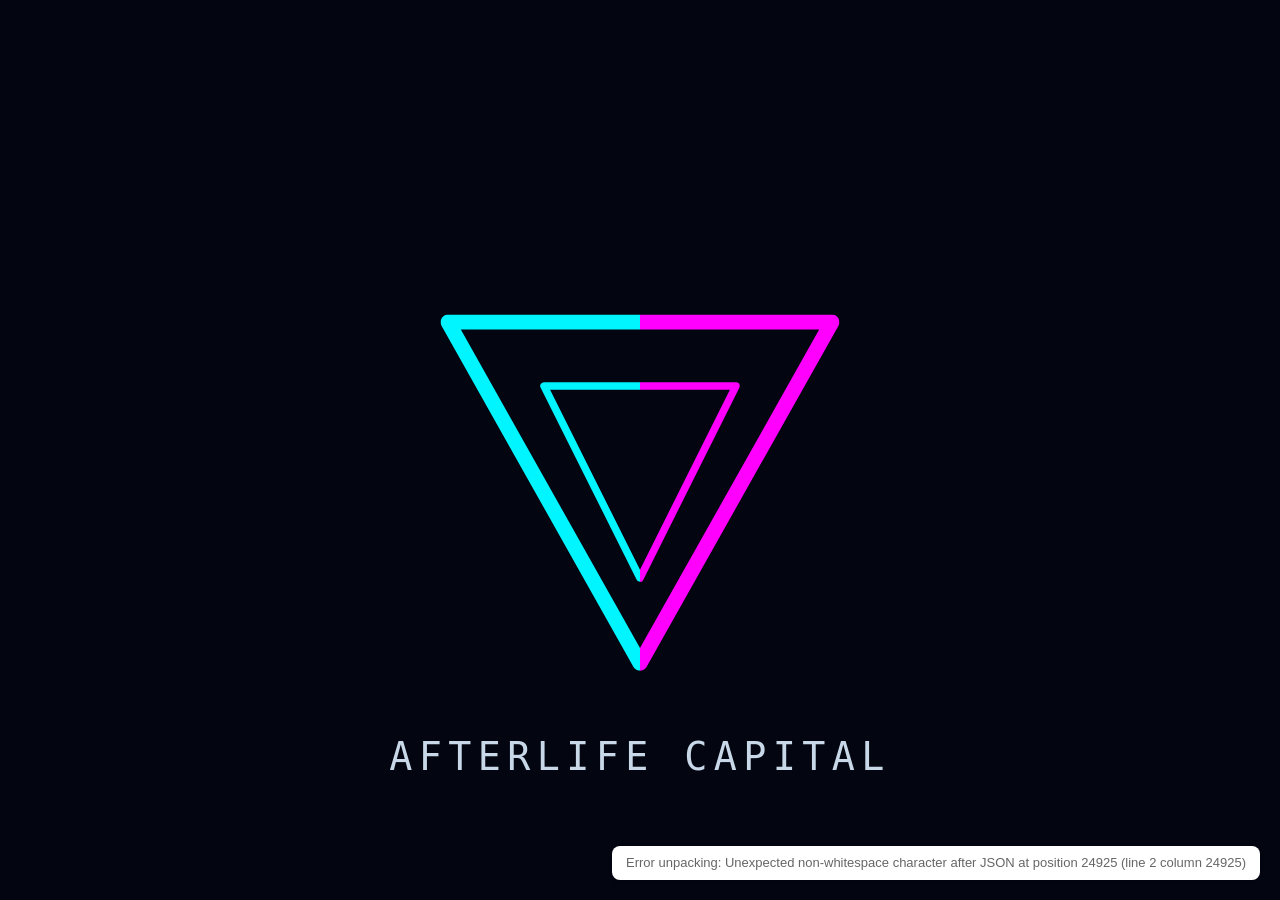
==== commit 965fd5d1: "fix(landing): link actualizado de Railway a sentinel.afterlifecapital.co" ====
--- a/index.html
+++ b/index.html
@@ -183,7 +183,7 @@
   </script>
 
   <script type="__bundler/template">
-"<!DOCTYPE html>\n<html lang=\"es\"><head>\n<meta charset=\"UTF-8\">\n<meta name=\"viewport\" content=\"width=device-width, initial-scale=1.0\">\n<title>AFTERLIFE CAPITAL — Infraestructura Autónoma de Inversión<\u002Ftitle>\n<link rel=\"icon\" type=\"image/svg+xml\" href=\"data:image/svg+xml;utf8,&lt;svg xmlns='http://www.w3.org/2000/svg' viewBox='0 0 64 64'&gt;&lt;defs&gt;&lt;clipPath id='l'&gt;&lt;rect x='0' y='0' width='32' height='64'/&gt;&lt;/clipPath&gt;&lt;clipPath id='r'&gt;&lt;rect x='32' y='0' width='32' height='64'/&gt;&lt;/clipPath&gt;&lt;/defs&gt;&lt;rect width='64' height='64' rx='12' fill='%2305060A'/&gt;&lt;g clip-path='url(%23l)'&gt;&lt;polygon points='12,16 52,16 32,52' fill='none' stroke='%2300f5ff' stroke-width='4' stroke-linejoin='round'/&gt;&lt;polygon points='22,22 42,22 32,42' fill='none' stroke='%2300f5ff' stroke-width='2' stroke-linejoin='round'/&gt;&lt;/g&gt;&lt;g clip-path='url(%23r)'&gt;&lt;polygon points='12,16 52,16 32,52' fill='none' stroke='%23ff00ff' stroke-width='4' stroke-linejoin='round'/&gt;&lt;polygon points='22,22 42,22 32,42' fill='none' stroke='%23ff00ff' stroke-width='2' stroke-linejoin='round'/&gt;&lt;/g&gt;&lt;/svg&gt;\">\n<style>/* cyrillic-ext */\n@font-face {\n  font-family: 'Inter';\n  font-style: normal;\n  font-weight: 300;\n  font-display: swap;\n  src: url(\"760ecb67-ce0e-406f-8e13-ebabf757d2e7\") format('woff2');\n  unicode-range: U+0460-052F, U+1C80-1C8A, U+20B4, U+2DE0-2DFF, U+A640-A69F, U+FE2E-FE2F;\n}\n/* cyrillic */\n@font-face {\n  font-family: 'Inter';\n  font-style: normal;\n  font-weight: 300;\n  font-display: swap;\n  src: url(\"e7b2c09e-ee01-4422-864d-d5ffc192e0ab\") format('woff2');\n  unicode-range: U+0301, U+0400-045F, U+0490-0491, U+04B0-04B1, U+2116;\n}\n/* greek-ext */\n@font-face {\n  font-family: 'Inter';\n  font-style: normal;\n  font-weight: 300;\n  font-display: swap;\n  src: url(\"a0d73f3d-6b88-4039-8021-3c523bf377be\") format('woff2');\n  unicode-range: U+1F00-1FFF;\n}\n/* greek */\n@font-face {\n  font-family: 'Inter';\n  font-style: normal;\n  font-weight: 300;\n  font-display: swap;\n  src: url(\"c159c41d-71ae-4990-8a63-0412a9537260\") format('woff2');\n  unicode-range: U+0370-0377, U+037A-037F, U+0384-038A, U+038C, U+038E-03A1, U+03A3-03FF;\n}\n/* vietnamese */\n@font-face {\n  font-family: 'Inter';\n  font-style: normal;\n  font-weight: 300;\n  font-display: swap;\n  src: url(\"7df76129-2e5e-469a-bb5d-76f6922336d3\") format('woff2');\n  unicode-range: U+0102-0103, U+0110-0111, U+0128-0129, U+0168-0169, U+01A0-01A1, U+01AF-01B0, U+0300-0301, U+0303-0304, U+0308-0309, U+0323, U+0329, U+1EA0-1EF9, U+20AB;\n}\n/* latin-ext */\n@font-face {\n  font-family: 'Inter';\n  font-style: normal;\n  font-weight: 300;\n  font-display: swap;\n  src: url(\"65b5520d-82fe-4516-87c7-cf50092d71c5\") format('woff2');\n  unicode-range: U+0100-02BA, U+02BD-02C5, U+02C7-02CC, U+02CE-02D7, U+02DD-02FF, U+0304, U+0308, U+0329, U+1D00-1DBF, U+1E00-1E9F, U+1EF2-1EFF, U+2020, U+20A0-20AB, U+20AD-20C0, U+2113, U+2C60-2C7F, U+A720-A7FF;\n}\n/* latin */\n@font-face {\n  font-family: 'Inter';\n  font-style: normal;\n  font-weight: 300;\n  font-display: swap;\n  src: url(\"8bf0e14f-a056-4b38-9033-8d5bcb1423ff\") format('woff2');\n  unicode-range: U+0000-00FF, U+0131, U+0152-0153, U+02BB-02BC, U+02C6, U+02DA, U+02DC, U+0304, U+0308, U+0329, U+2000-206F, U+20AC, U+2122, U+2191, U+2193, U+2212, U+2215, U+FEFF, U+FFFD;\n}\n/* cyrillic-ext */\n@font-face {\n  font-family: 'Inter';\n  font-style: normal;\n  font-weight: 400;\n  font-display: swap;\n  src: url(\"760ecb67-ce0e-406f-8e13-ebabf757d2e7\") format('woff2');\n  unicode-range: U+0460-052F, U+1C80-1C8A, U+20B4, U+2DE0-2DFF, U+A640-A69F, U+FE2E-FE2F;\n}\n/* cyrillic */\n@font-face {\n  font-family: 'Inter';\n  font-style: normal;\n  font-weight: 400;\n  font-display: swap;\n  src: url(\"e7b2c09e-ee01-4422-864d-d5ffc192e0ab\") format('woff2');\n  unicode-range: U+0301, U+0400-045F, U+0490-0491, U+04B0-04B1, U+2116;\n}\n/* greek-ext */\n@font-face {\n  font-family: 'Inter';\n  font-style: normal;\n  font-weight: 400;\n  font-display: swap;\n  src: url(\"a0d73f3d-6b88-4039-8021-3c523bf377be\") format('woff2');\n  unicode-range: U+1F00-1FFF;\n}\n/* greek */\n@font-face {\n  font-family: 'Inter';\n  font-style: normal;\n  font-weight: 400;\n  font-display: swap;\n  src: url(\"c159c41d-71ae-4990-8a63-0412a9537260\") format('woff2');\n  unicode-range: U+0370-0377, U+037A-037F, U+0384-038A, U+038C, U+038E-03A1, U+03A3-03FF;\n}\n/* vietnamese */\n@font-face {\n  font-family: 'Inter';\n  font-style: normal;\n  font-weight: 400;\n  font-display: swap;\n  src: url(\"7df76129-2e5e-469a-bb5d-76f6922336d3\") format('woff2');\n  unicode-range: U+0102-0103, U+0110-0111, U+0128-0129, U+0168-0169, U+01A0-01A1, U+01AF-01B0, U+0300-0301, U+0303-0304, U+0308-0309, U+0323, U+0329, U+1EA0-1EF9, U+20AB;\n}\n/* latin-ext */\n@font-face {\n  font-family: 'Inter';\n  font-style: normal;\n  font-weight: 400;\n  font-display: swap;\n  src: url(\"65b5520d-82fe-4516-87c7-cf50092d71c5\") format('woff2');\n  unicode-range: U+0100-02BA, U+02BD-02C5, U+02C7-02CC, U+02CE-02D7, U+02DD-02FF, U+0304, U+0308, U+0329, U+1D00-1DBF, U+1E00-1E9F, U+1EF2-1EFF, U+2020, U+20A0-20AB, U+20AD-20C0, U+2113, U+2C60-2C7F, U+A720-A7FF;\n}\n/* latin */\n@font-face {\n  font-family: 'Inter';\n  font-style: normal;\n  font-weight: 400;\n  font-display: swap;\n  src: url(\"8bf0e14f-a056-4b38-9033-8d5bcb1423ff\") format('woff2');\n  unicode-range: U+0000-00FF, U+0131, U+0152-0153, U+02BB-02BC, U+02C6, U+02DA, U+02DC, U+0304, U+0308, U+0329, U+2000-206F, U+20AC, U+2122, U+2191, U+2193, U+2212, U+2215, U+FEFF, U+FFFD;\n}\n/* cyrillic-ext */\n@font-face {\n  font-family: 'Inter';\n  font-style: normal;\n  font-weight: 600;\n  font-display: swap;\n  src: url(\"760ecb67-ce0e-406f-8e13-ebabf757d2e7\") format('woff2');\n  unicode-range: U+0460-052F, U+1C80-1C8A, U+20B4, U+2DE0-2DFF, U+A640-A69F, U+FE2E-FE2F;\n}\n/* cyrillic */\n@font-face {\n  font-family: 'Inter';\n  font-style: normal;\n  font-weight: 600;\n  font-display: swap;\n  src: url(\"e7b2c09e-ee01-4422-864d-d5ffc192e0ab\") format('woff2');\n  unicode-range: U+0301, U+0400-045F, U+0490-0491, U+04B0-04B1, U+2116;\n}\n/* greek-ext */\n@font-face {\n  font-family: 'Inter';\n  font-style: normal;\n  font-weight: 600;\n  font-display: swap;\n  src: url(\"a0d73f3d-6b88-4039-8021-3c523bf377be\") format('woff2');\n  unicode-range: U+1F00-1FFF;\n}\n/* greek */\n@font-face {\n  font-family: 'Inter';\n  font-style: normal;\n  font-weight: 600;\n  font-display: swap;\n  src: url(\"c159c41d-71ae-4990-8a63-0412a9537260\") format('woff2');\n  unicode-range: U+0370-0377, U+037A-037F, U+0384-038A, U+038C, U+038E-03A1, U+03A3-03FF;\n}\n/* vietnamese */\n@font-face {\n  font-family: 'Inter';\n  font-style: normal;\n  font-weight: 600;\n  font-display: swap;\n  src: url(\"7df76129-2e5e-469a-bb5d-76f6922336d3\") format('woff2');\n  unicode-range: U+0102-0103, U+0110-0111, U+0128-0129, U+0168-0169, U+01A0-01A1, U+01AF-01B0, U+0300-0301, U+0303-0304, U+0308-0309, U+0323, U+0329, U+1EA0-1EF9, U+20AB;\n}\n/* latin-ext */\n@font-face {\n  font-family: 'Inter';\n  font-style: normal;\n  font-weight: 600;\n  font-display: swap;\n  src: url(\"65b5520d-82fe-4516-87c7-cf50092d71c5\") format('woff2');\n  unicode-range: U+0100-02BA, U+02BD-02C5, U+02C7-02CC, U+02CE-02D7, U+02DD-02FF, U+0304, U+0308, U+0329, U+1D00-1DBF, U+1E00-1E9F, U+1EF2-1EFF, U+2020, U+20A0-20AB, U+20AD-20C0, U+2113, U+2C60-2C7F, U+A720-A7FF;\n}\n/* latin */\n@font-face {\n  font-family: 'Inter';\n  font-style: normal;\n  font-weight: 600;\n  font-display: swap;\n  src: url(\"8bf0e14f-a056-4b38-9033-8d5bcb1423ff\") format('woff2');\n  unicode-range: U+0000-00FF, U+0131, U+0152-0153, U+02BB-02BC, U+02C6, U+02DA, U+02DC, U+0304, U+0308, U+0329, U+2000-206F, U+20AC, U+2122, U+2191, U+2193, U+2212, U+2215, U+FEFF, U+FFFD;\n}\n/* latin */\n@font-face {\n  font-family: 'Orbitron';\n  font-style: normal;\n  font-weight: 400;\n  font-display: swap;\n  src: url(\"a908a799-3588-43cf-8a5e-2b36a91f9102\") format('woff2');\n  unicode-range: U+0000-00FF, U+0131, U+0152-0153, U+02BB-02BC, U+02C6, U+02DA, U+02DC, U+0304, U+0308, U+0329, U+2000-206F, U+20AC, U+2122, U+2191, U+2193, U+2212, U+2215, U+FEFF, U+FFFD;\n}\n/* latin */\n@font-face {\n  font-family: 'Orbitron';\n  font-style: normal;\n  font-weight: 700;\n  font-display: swap;\n  src: url(\"a908a799-3588-43cf-8a5e-2b36a91f9102\") format('woff2');\n  unicode-range: U+0000-00FF, U+0131, U+0152-0153, U+02BB-02BC, U+02C6, U+02DA, U+02DC, U+0304, U+0308, U+0329, U+2000-206F, U+20AC, U+2122, U+2191, U+2193, U+2212, U+2215, U+FEFF, U+FFFD;\n}\n/* latin */\n@font-face {\n  font-family: 'Orbitron';\n  font-style: normal;\n  font-weight: 900;\n  font-display: swap;\n  src: url(\"a908a799-3588-43cf-8a5e-2b36a91f9102\") format('woff2');\n  unicode-range: U+0000-00FF, U+0131, U+0152-0153, U+02BB-02BC, U+02C6, U+02DA, U+02DC, U+0304, U+0308, U+0329, U+2000-206F, U+20AC, U+2122, U+2191, U+2193, U+2212, U+2215, U+FEFF, U+FFFD;\n}\n/* latin */\n@font-face {\n  font-family: 'Share Tech Mono';\n  font-style: normal;\n  font-weight: 400;\n  font-display: swap;\n  src: url(\"766b9286-3744-4ef9-9926-5f111d42b7e3\") format('woff2');\n  unicode-range: U+0000-00FF, U+0131, U+0152-0153, U+02BB-02BC, U+02C6, U+02DA, U+02DC, U+0304, U+0308, U+0329, U+2000-206F, U+20AC, U+2122, U+2191, U+2193, U+2212, U+2215, U+FEFF, U+FFFD;\n}\n<\u002Fstyle>\n<script src=\"cfd52f18-8106-44dc-a456-0e9e12761ec2\"><\u002Fscript>\n<style>\n*,*::before,*::after{box-sizing:border-box;margin:0;padding:0}\n:root{\n  --cyan:#00f5ff;--magenta:#ff00ff;--yellow:#ffe000;--green:#00ff88;--red:#ff2060;\n  --bg:#030610;--bg2:#060d1f;--border:rgba(0,245,255,0.15);--text:#c8d8e8;--muted:#4a6080;\n  --mono:'Share Tech Mono',monospace;--display:'Orbitron',sans-serif;--body:'Inter',sans-serif\n}\nhtml{scroll-behavior:smooth}\nbody{background:var(--bg);color:var(--text);font-family:var(--body);overflow-x:hidden;min-width:320px}\nbody[data-lang=\"ja\"]{font-family:'Inter','Hiragino Sans','Yu Gothic',sans-serif}\nbody[data-lang=\"th\"]{font-family:'Inter','Sarabun',sans-serif}\n\nbody::before{content:'';position:fixed;inset:0;background-image:linear-gradient(rgba(0,245,255,0.03) 1px,transparent 1px),linear-gradient(90deg,rgba(0,245,255,0.03) 1px,transparent 1px);background-size:40px 40px;pointer-events:none;z-index:0}\n.orb{position:fixed;border-radius:50%;filter:blur(80px);pointer-events:none;z-index:0}\n.orb1{width:400px;height:400px;background:rgba(0,245,255,0.06);top:10%;left:-100px}\n.orb2{width:300px;height:300px;background:rgba(255,0,255,0.06);bottom:20%;right:-80px}\n.orb3{width:240px;height:240px;background:rgba(255,224,0,0.03);top:50%;left:40%}\n\n/* TICKER */\n.ticker-wrap{position:fixed;top:0;left:0;right:0;z-index:100;background:rgba(3,6,16,0.95);border-bottom:1px solid var(--border);overflow:hidden;height:28px;display:flex;align-items:center}\n.ticker-track{display:flex;gap:48px;animation:ticker 45s linear infinite;white-space:nowrap;font-family:var(--mono);font-size:10px;color:var(--muted)}\n.ticker-track .cy{color:var(--cyan)}.ticker-track .up{color:var(--green)}.ticker-track .dn{color:var(--red)}.ticker-track .ye{color:var(--yellow)}\n@keyframes ticker{0%{transform:translateX(0)}100%{transform:translateX(-50%)}}\n\n/* NAV */\nnav{position:fixed;top:28px;left:0;right:0;z-index:99;display:flex;align-items:center;justify-content:space-between;padding:0 24px;height:52px;background:rgba(3,6,16,0.9);backdrop-filter:blur(12px);border-bottom:1px solid var(--border);gap:12px}\n.nav-logo{font-family:var(--display);font-size:20px;font-weight:900;letter-spacing:0.14em;color:#fff;flex-shrink:0;text-shadow:0 0 18px rgba(0,245,255,0.35);display:inline-flex;align-items:center;gap:10px}\n.nav-logo .navico{width:22px;height:22px;flex-shrink:0;filter:drop-shadow(0 0 8px rgba(0,245,255,0.55))}\n.nav-logo > span{color:#fff}\n.nav-logo > span > span{color:var(--cyan)}\n@media (min-width: 720px){.nav-logo{font-size:22px}}\n.nav-right{display:flex;align-items:center;gap:14px}\n.nav-badge{font-family:var(--mono);font-size:10px;color:var(--yellow);border:1px solid var(--yellow);padding:3px 10px;letter-spacing:0.1em;white-space:nowrap}\n.lang{display:flex;gap:2px;font-family:var(--mono);font-size:10px;border:1px solid var(--border);background:rgba(0,0,0,0.4)}\n.lang button{font-family:var(--mono);font-size:10px;padding:5px 9px;background:transparent;border:none;color:var(--muted);cursor:pointer;letter-spacing:0.08em;transition:all 0.2s}\n.lang button:hover{color:var(--cyan)}\n.lang button.on{background:var(--cyan);color:var(--bg);font-weight:bold}\n\n@media (max-width: 720px){\n  nav{padding:0 14px}\n  .nav-logo{font-size:17px;letter-spacing:0.12em}\n  .nav-badge{display:none}\n  .lang button{padding:4px 7px}\n}\n\nsection{position:relative;z-index:1;padding:90px 24px 70px;max-width:1100px;margin:0 auto}\n.hero{min-height:100vh;display:flex;flex-direction:column;justify-content:center;padding-top:130px}\n.tag{font-family:var(--mono);font-size:11px;color:var(--cyan);letter-spacing:0.18em;margin-bottom:20px;opacity:0.85;display:inline-flex;align-items:center;gap:10px}\n.tag .tagico{width:18px;height:18px;flex-shrink:0;filter:drop-shadow(0 0 6px rgba(0,245,255,0.5))}\nh1{font-family:var(--display);font-size:clamp(34px,7vw,80px);font-weight:900;line-height:0.95;letter-spacing:-0.02em;margin-bottom:8px}\nh1 .w{color:#fff;display:block}\nh1 .c{color:var(--cyan);text-shadow:0 0 40px var(--cyan);display:block}\nh1 .m{color:var(--magenta);text-shadow:0 0 40px var(--magenta);display:block}\n.ver{font-family:var(--mono);font-size:11px;color:var(--yellow);margin-bottom:28px;letter-spacing:0.12em;margin-top:18px}\n.desc{font-size:15px;line-height:1.7;color:var(--text);max-width:600px;margin-bottom:40px;opacity:0.85}\n.stats{display:flex;gap:28px;flex-wrap:wrap;margin-bottom:40px}\n.stats > div{min-width:90px}\n.stat-val{font-family:var(--display);font-size:26px;font-weight:700;color:var(--cyan);text-shadow:0 0 20px rgba(0,245,255,0.5)}\n.stat-lbl{font-family:var(--mono);font-size:10px;color:var(--muted);letter-spacing:0.1em;text-transform:uppercase}\n.cta{display:flex;gap:14px;flex-wrap:wrap}\n.btn-p{font-family:var(--mono);font-size:12px;letter-spacing:0.1em;padding:12px 24px;background:var(--cyan);color:var(--bg);border:none;cursor:pointer;text-decoration:none;clip-path:polygon(8px 0%,100% 0%,calc(100% - 8px) 100%,0% 100%);font-weight:600;transition:all 0.2s;display:inline-block}\n.btn-p:hover{background:#fff;box-shadow:0 0 30px var(--cyan)}\n.btn-g{font-family:var(--mono);font-size:12px;letter-spacing:0.1em;padding:11px 24px;background:transparent;color:var(--cyan);border:1px solid var(--cyan);cursor:pointer;text-decoration:none;clip-path:polygon(8px 0%,100% 0%,calc(100% - 8px) 100%,0% 100%);transition:all 0.2s;display:inline-block}\n.btn-g:hover{background:rgba(0,245,255,0.1)}\n\n.divider{height:1px;background:linear-gradient(90deg,transparent,var(--cyan),transparent);opacity:0.3;margin:0 32px}\n\n.sec-tag{font-family:var(--mono);font-size:10px;color:var(--cyan);letter-spacing:0.2em;opacity:0.7;margin-bottom:10px}\n.sec-title{font-family:var(--display);font-size:clamp(24px,3.5vw,42px);font-weight:900;color:#fff;margin-bottom:14px;line-height:1.1}\n.sec-title em{font-style:normal;color:var(--cyan)}\n.sec-desc{font-size:14px;color:var(--text);opacity:0.75;max-width:580px;line-height:1.7;margin-bottom:48px}\n\n/* TERMINAL */\n.term{background:rgba(0,0,0,0.6);border:1px solid var(--border);border-radius:4px;overflow:hidden;font-family:var(--mono);font-size:11px;margin-bottom:0}\n.term-bar{display:flex;align-items:center;gap:6px;padding:8px 14px;background:rgba(0,245,255,0.05);border-bottom:1px solid var(--border)}\n.td{width:9px;height:9px;border-radius:50%}.td.r{background:#ff5f57}.td.y{background:#febc2e}.td.g{background:#28c840}\n.term-ttl{color:var(--muted);font-size:10px;margin-left:6px}\n.term-body{padding:14px;line-height:1.9;font-size:11.5px}\n.tl{display:flex;gap:10px;flex-wrap:wrap;align-items:flex-start}\n.tt{color:var(--muted);min-width:80px;flex-shrink:0}\n.ts{color:var(--yellow);flex-shrink:0}\n.ti{color:var(--cyan);flex-shrink:0}\n.tb{color:var(--green);flex-shrink:0}\n.tm{color:var(--text);opacity:0.85;flex:1;min-width:0}\n\n/* AGENTS */\n.agents{display:grid;grid-template-columns:repeat(auto-fit,minmax(240px,1fr));gap:18px}\n.acard{background:var(--bg2);border:1px solid var(--border);padding:24px;position:relative;overflow:hidden;transition:border-color 0.3s,transform 0.2s}\n.acard::before{content:'';position:absolute;top:0;left:0;right:0;height:2px;background:linear-gradient(90deg,var(--cyan),var(--magenta));opacity:0;transition:opacity 0.3s}\n.acard:hover{border-color:rgba(0,245,255,0.4);transform:translateY(-2px)}\n.acard:hover::before{opacity:1}\n.aico{font-size:22px;margin-bottom:14px;display:block;color:var(--cyan)}\n.aname{font-family:var(--display);font-size:13px;font-weight:700;color:var(--cyan);letter-spacing:0.1em;margin-bottom:6px}\n.arole{font-family:var(--mono);font-size:10px;color:var(--magenta);letter-spacing:0.1em;margin-bottom:10px;opacity:0.85}\n.adesc{font-size:12.5px;color:var(--text);opacity:0.78;line-height:1.65}\n\n/* ROADMAP */\n.roadmap{display:flex;flex-direction:column;position:relative}\n.roadmap::before{content:'';position:absolute;left:19px;top:0;bottom:0;width:1px;background:linear-gradient(180deg,var(--cyan),var(--magenta),transparent);opacity:0.35}\n.ritem{display:flex;gap:20px;padding:22px 0 22px 56px;position:relative}\n.ritem::before{content:'';position:absolute;left:13px;top:30px;width:13px;height:13px;border-radius:50%;background:var(--bg);border:2px solid var(--cyan);box-shadow:0 0 10px var(--cyan)}\n.ritem.done::before{background:var(--cyan)}\n.ritem.active::before{background:var(--yellow);border-color:var(--yellow);box-shadow:0 0 14px var(--yellow);animation:pd 2s infinite}\n.ritem.future::before{background:var(--bg);border-color:var(--muted);box-shadow:none;opacity:0.6}\n@keyframes pd{0%,100%{opacity:1;transform:scale(1)}50%{opacity:0.5;transform:scale(0.85)}}\n.rph{font-family:var(--mono);font-size:10px;color:var(--muted);letter-spacing:0.15em;text-transform:uppercase;margin-bottom:6px}\n.ritem.active .rph{color:var(--yellow)}\n.ritem.done .rph{color:var(--green)}\n.rtit{font-family:var(--display);font-size:15px;font-weight:700;color:#fff;margin-bottom:7px}\n.rdesc{font-size:12.5px;color:var(--text);opacity:0.75;line-height:1.65;max-width:580px}\n\n/* TECH STACK */\n.sgrid2{display:grid;grid-template-columns:repeat(auto-fit,minmax(160px,1fr));gap:14px}\n.scard2{background:var(--bg2);border:1px solid var(--border);padding:22px 16px;text-align:center;transition:border-color 0.3s,transform 0.2s}\n.scard2:hover{border-color:rgba(0,245,255,0.4);transform:translateY(-2px)}\n.sico{font-size:28px;margin-bottom:10px;display:block;color:var(--cyan)}\n.snm{font-family:var(--display);font-size:11px;font-weight:700;color:var(--cyan);letter-spacing:0.1em;margin-bottom:6px}\n.sdsc{font-size:11.5px;color:var(--muted);line-height:1.55}\n\n/* MANIFESTO */\n.manifesto-wrap{padding:90px 24px;text-align:center;position:relative;z-index:1}\n.manifesto{font-family:var(--display);font-size:clamp(15px,2.4vw,23px);line-height:1.6;color:rgba(255,255,255,0.18);max-width:860px;margin:0 auto;font-weight:400}\n.manifesto .hl{color:#fff;text-shadow:0 0 30px rgba(0,245,255,0.4)}\n.manifesto .mc{color:var(--cyan)}\n.manifesto .mm{color:var(--magenta)}\n.manifesto p{margin-bottom:14px}\n\n/* FOOTER */\nfooter{position:relative;z-index:1;padding:32px 24px;border-top:1px solid var(--border);display:flex;align-items:center;justify-content:space-between;flex-wrap:wrap;gap:14px}\n.fl{font-family:var(--display);font-size:13px;font-weight:900;color:rgba(255,255,255,0.4);letter-spacing:0.1em}\n.fl span{color:var(--cyan)}\n.ft{font-family:var(--mono);font-size:10.5px;color:var(--muted);letter-spacing:0.05em}\n\n@media (max-width: 720px){\n  section{padding:70px 18px 50px}\n  .hero{padding-top:120px;min-height:auto;padding-bottom:40px}\n  .stats{gap:18px}\n  .stat-val{font-size:22px}\n  .ritem{padding-left:48px;gap:14px}\n  .roadmap::before{left:17px}\n  .ritem::before{left:11px}\n  .agents{grid-template-columns:1fr}\n  .term-body{font-size:10.5px}\n  .tt{min-width:64px}\n}\n<\u002Fstyle>\n<\u002Fhead>\n\n<body data-lang=\"es\">\n\n<div class=\"orb orb1\"><\u002Fdiv>\n<div class=\"orb orb2\"><\u002Fdiv>\n<div class=\"orb orb3\"><\u002Fdiv>\n\n<div class=\"ticker-wrap\">\n  <div class=\"ticker-track\">\n    <span class=\"cy\">AFTERLIFE CAPITAL<\u002Fspan><span class=\"ye\">SENTINEL v0.5<\u002Fspan><span class=\"up\">PAPER TRADING ACTIVE<\u002Fspan><span class=\"cy\">9 STRATEGIES<\u002Fspan><span class=\"cy\">5 CORE AGENTS<\u002Fspan><span class=\"up\">BOT v0.1 ● RUNNING<\u002Fspan><span class=\"ye\">TARGET LIVE: 27 JUN 2026<\u002Fspan><span class=\"cy\">LANGGRAPH ORCHESTRATION<\u002Fspan><span class=\"cy\">MULTI-AGENT SYSTEM<\u002Fspan><span class=\"up\">AUTO-HEALING<\u002Fspan>\n    <span class=\"cy\">AFTERLIFE CAPITAL<\u002Fspan><span class=\"ye\">SENTINEL v0.5<\u002Fspan><span class=\"up\">PAPER TRADING ACTIVE<\u002Fspan><span class=\"cy\">9 STRATEGIES<\u002Fspan><span class=\"cy\">5 CORE AGENTS<\u002Fspan><span class=\"up\">BOT v0.1 ● RUNNING<\u002Fspan><span class=\"ye\">TARGET LIVE: 27 JUN 2026<\u002Fspan><span class=\"cy\">LANGGRAPH ORCHESTRATION<\u002Fspan><span class=\"cy\">MULTI-AGENT SYSTEM<\u002Fspan><span class=\"up\">AUTO-HEALING<\u002Fspan>\n  <\u002Fdiv>\n<\u002Fdiv>\n\n<nav>\n  <div class=\"nav-logo\"><svg class=\"navico\" viewBox=\"0 0 64 64\" xmlns=\"http://www.w3.org/2000/svg\" aria-hidden=\"true\"><defs><clipPath id=\"navL\"><rect x=\"0\" y=\"0\" width=\"32\" height=\"64\"><\u002Frect><\u002FclipPath><clipPath id=\"navR\"><rect x=\"32\" y=\"0\" width=\"32\" height=\"64\"><\u002Frect><\u002FclipPath><\u002Fdefs><g clip-path=\"url(#navL)\"><polygon points=\"32,8 56,52 8,52\" fill=\"none\" stroke=\"#00f5ff\" stroke-width=\"3.5\" stroke-linejoin=\"round\"><\u002Fpolygon><polygon points=\"32,22 46,46 18,46\" fill=\"none\" stroke=\"#00f5ff\" stroke-width=\"2\" stroke-linejoin=\"round\"><\u002Fpolygon><\u002Fg><g clip-path=\"url(#navR)\"><polygon points=\"32,8 56,52 8,52\" fill=\"none\" stroke=\"#ff00ff\" stroke-width=\"3.5\" stroke-linejoin=\"round\"><\u002Fpolygon><polygon points=\"32,22 46,46 18,46\" fill=\"none\" stroke=\"#ff00ff\" stroke-width=\"2\" stroke-linejoin=\"round\"><\u002Fpolygon><\u002Fg><\u002Fsvg><span>AFTER<span>LIFE<\u002Fspan><\u002Fspan><\u002Fdiv>\n  <div class=\"nav-right\">\n    <div class=\"nav-badge\" data-i18n=\"nav_badge\"><\u002Fdiv>\n    <div class=\"lang\" role=\"tablist\">\n      <button data-lang=\"es\" class=\"on\">ES<\u002Fbutton>\n      <button data-lang=\"en\">EN<\u002Fbutton>\n      <button data-lang=\"ja\">JA<\u002Fbutton>\n      <button data-lang=\"th\">TH<\u002Fbutton>\n    <\u002Fdiv>\n  <\u002Fdiv>\n<\u002Fnav>\n\n<section class=\"hero\">\n  <div class=\"tag\"><svg class=\"tagico\" viewBox=\"0 0 64 64\" xmlns=\"http://www.w3.org/2000/svg\" aria-hidden=\"true\"><defs><clipPath id=\"tagL\"><rect x=\"0\" y=\"0\" width=\"32\" height=\"64\"><\u002Frect><\u002FclipPath><clipPath id=\"tagR\"><rect x=\"32\" y=\"0\" width=\"32\" height=\"64\"><\u002Frect><\u002FclipPath><\u002Fdefs><g clip-path=\"url(#tagL)\"><polygon points=\"32,8 56,52 8,52\" fill=\"none\" stroke=\"#00f5ff\" stroke-width=\"3.5\" stroke-linejoin=\"round\"><\u002Fpolygon><polygon points=\"32,22 46,46 18,46\" fill=\"none\" stroke=\"#00f5ff\" stroke-width=\"2\" stroke-linejoin=\"round\"><\u002Fpolygon><\u002Fg><g clip-path=\"url(#tagR)\"><polygon points=\"32,8 56,52 8,52\" fill=\"none\" stroke=\"#ff00ff\" stroke-width=\"3.5\" stroke-linejoin=\"round\"><\u002Fpolygon><polygon points=\"32,22 46,46 18,46\" fill=\"none\" stroke=\"#ff00ff\" stroke-width=\"2\" stroke-linejoin=\"round\"><\u002Fpolygon><\u002Fg><\u002Fsvg><span data-i18n=\"hero_tag\"><\u002Fspan><\u002Fdiv>\n  <h1>\n    <span class=\"w\" data-i18n=\"hero_l1\"><\u002Fspan>\n    <span class=\"c\" data-i18n=\"hero_l2\"><\u002Fspan>\n    <span class=\"m\" data-i18n=\"hero_l3\"><\u002Fspan>\n  <\u002Fh1>\n  <div class=\"ver\" data-i18n=\"hero_ver\"><\u002Fdiv>\n  <p class=\"desc\" data-i18n=\"hero_desc\"><\u002Fp>\n  <div class=\"stats\">\n    <div><div class=\"stat-val\">9<\u002Fdiv><div class=\"stat-lbl\" data-i18n=\"stat1\"><\u002Fdiv><\u002Fdiv>\n    <div><div class=\"stat-val\">5<\u002Fdiv><div class=\"stat-lbl\" data-i18n=\"stat2\"><\u002Fdiv><\u002Fdiv>\n    <div><div class=\"stat-val\">24/7<\u002Fdiv><div class=\"stat-lbl\" data-i18n=\"stat3\"><\u002Fdiv><\u002Fdiv>\n    <div><div class=\"stat-val\">27/06<\u002Fdiv><div class=\"stat-lbl\" data-i18n=\"stat4\"><\u002Fdiv><\u002Fdiv>\n  <\u002Fdiv>\n  <div class=\"cta\">\n    <a href=\"https://bot-cambio-ruta-production.up.railway.app/\" target=\"_blank\" rel=\"noopener\" class=\"btn-p\" data-i18n=\"cta_panel\"><\u002Fa>\n  <\u002Fdiv>\n<\u002Fsection>\n\n<div class=\"divider\"><\u002Fdiv>\n\n<section>\n  <div class=\"tag\" data-i18n=\"sec_status_tag\"><\u002Fdiv>\n  <div class=\"term\">\n    <div class=\"term-bar\"><div class=\"td r\"><\u002Fdiv><div class=\"td y\"><\u002Fdiv><div class=\"td g\"><\u002Fdiv><span class=\"term-ttl\">afterlife_capital@sentinel-v05 — bash — live log<\u002Fspan><\u002Fdiv>\n    <div class=\"term-body\">\n      <div class=\"tl\"><span class=\"tt\">SISTEMA<\u002Fspan><span class=\"ts\">[SYS]<\u002Fspan><span class=\"tm\" data-i18n=\"log_sys\"><\u002Fspan><\u002Fdiv>\n      <div class=\"tl\"><span class=\"tt\">S-01<\u002Fspan><span class=\"ti\">[INFO]<\u002Fspan><span class=\"tm\" data-i18n=\"log_s01\"><\u002Fspan><\u002Fdiv>\n      <div class=\"tl\"><span class=\"tt\">BUILD<\u002Fspan><span class=\"ts\">[SYS]<\u002Fspan><span class=\"tm\" data-i18n=\"log_build\"><\u002Fspan><\u002Fdiv>\n      <div class=\"tl\"><span class=\"tt\">STACK<\u002Fspan><span class=\"ti\">[INFO]<\u002Fspan><span class=\"tm\" data-i18n=\"log_stack\"><\u002Fspan><\u002Fdiv>\n      <div class=\"tl\"><span class=\"tt\">NEXT<\u002Fspan><span class=\"tb\">[BUILD]<\u002Fspan><span class=\"tm\" data-i18n=\"log_next\"><\u002Fspan><\u002Fdiv>\n      <div class=\"tl\"><span class=\"tt\">TARGET<\u002Fspan><span class=\"tb\">[GOAL]<\u002Fspan><span class=\"tm\" data-i18n=\"log_target\"><\u002Fspan><\u002Fdiv>\n    <\u002Fdiv>\n  <\u002Fdiv>\n<\u002Fsection>\n\n<div class=\"divider\"><\u002Fdiv>\n\n<section id=\"arq\">\n  <div class=\"sec-tag\" data-i18n=\"arq_tag\"><\u002Fdiv>\n  <h2 class=\"sec-title\"><span data-i18n=\"arq_title_a\"><\u002Fspan><em data-i18n=\"arq_title_em\"><\u002Fem><span data-i18n=\"arq_title_b\"><\u002Fspan><\u002Fh2>\n  <p class=\"sec-desc\" data-i18n=\"arq_desc\"><\u002Fp>\n  <div class=\"agents\">\n    <div class=\"acard\"><span class=\"aico\">⌬<\u002Fspan><div class=\"aname\" data-i18n=\"a1n\"><\u002Fdiv><div class=\"arole\" data-i18n=\"a1r\"><\u002Fdiv><div class=\"adesc\" data-i18n=\"a1d\"><\u002Fdiv><\u002Fdiv>\n    <div class=\"acard\"><span class=\"aico\">◈<\u002Fspan><div class=\"aname\" data-i18n=\"a2n\"><\u002Fdiv><div class=\"arole\" data-i18n=\"a2r\"><\u002Fdiv><div class=\"adesc\" data-i18n=\"a2d\"><\u002Fdiv><\u002Fdiv>\n    <div class=\"acard\"><span class=\"aico\">◉<\u002Fspan><div class=\"aname\" data-i18n=\"a3n\"><\u002Fdiv><div class=\"arole\" data-i18n=\"a3r\"><\u002Fdiv><div class=\"adesc\" data-i18n=\"a3d\"><\u002Fdiv><\u002Fdiv>\n    <div class=\"acard\"><span class=\"aico\">▤<\u002Fspan><div class=\"aname\" data-i18n=\"a4n\"><\u002Fdiv><div class=\"arole\" data-i18n=\"a4r\"><\u002Fdiv><div class=\"adesc\" data-i18n=\"a4d\"><\u002Fdiv><\u002Fdiv>\n    <div class=\"acard\"><span class=\"aico\">⬢<\u002Fspan><div class=\"aname\" data-i18n=\"a5n\"><\u002Fdiv><div class=\"arole\" data-i18n=\"a5r\"><\u002Fdiv><div class=\"adesc\" data-i18n=\"a5d\"><\u002Fdiv><\u002Fdiv>\n  <\u002Fdiv>\n<\u002Fsection>\n\n<div class=\"divider\"><\u002Fdiv>\n\n<section>\n  <div class=\"sec-tag\" data-i18n=\"road_tag\"><\u002Fdiv>\n  <h2 class=\"sec-title\"><span data-i18n=\"road_title_a\"><\u002Fspan><em data-i18n=\"road_title_em\"><\u002Fem><span data-i18n=\"road_title_b\"><\u002Fspan><\u002Fh2>\n  <p class=\"sec-desc\" data-i18n=\"road_desc\"><\u002Fp>\n  <div class=\"roadmap\">\n    <div class=\"ritem done\"><div><div class=\"rph\" data-i18n=\"p0_ph\"><\u002Fdiv><div class=\"rtit\" data-i18n=\"p0_t\"><\u002Fdiv><div class=\"rdesc\" data-i18n=\"p0_d\"><\u002Fdiv><\u002Fdiv><\u002Fdiv>\n    <div class=\"ritem done\"><div><div class=\"rph\" data-i18n=\"p1_ph\"><\u002Fdiv><div class=\"rtit\" data-i18n=\"p1_t\"><\u002Fdiv><div class=\"rdesc\" data-i18n=\"p1_d\"><\u002Fdiv><\u002Fdiv><\u002Fdiv>\n    <div class=\"ritem active\"><div><div class=\"rph\" data-i18n=\"p2_ph\"><\u002Fdiv><div class=\"rtit\" data-i18n=\"p2_t\"><\u002Fdiv><div class=\"rdesc\" data-i18n=\"p2_d\"><\u002Fdiv><\u002Fdiv><\u002Fdiv>\n    <div class=\"ritem future\"><div><div class=\"rph\" data-i18n=\"p3_ph\"><\u002Fdiv><div class=\"rtit\" data-i18n=\"p3_t\"><\u002Fdiv><div class=\"rdesc\" data-i18n=\"p3_d\"><\u002Fdiv><\u002Fdiv><\u002Fdiv>\n    <div class=\"ritem future\"><div><div class=\"rph\" data-i18n=\"p4_ph\"><\u002Fdiv><div class=\"rtit\" data-i18n=\"p4_t\"><\u002Fdiv><div class=\"rdesc\" data-i18n=\"p4_d\"><\u002Fdiv><\u002Fdiv><\u002Fdiv>\n    <div class=\"ritem future\"><div><div class=\"rph\" data-i18n=\"p5_ph\"><\u002Fdiv><div class=\"rtit\" data-i18n=\"p5_t\"><\u002Fdiv><div class=\"rdesc\" data-i18n=\"p5_d\"><\u002Fdiv><\u002Fdiv><\u002Fdiv>\n  <\u002Fdiv>\n<\u002Fsection>\n\n<div class=\"divider\"><\u002Fdiv>\n\n<section>\n  <div class=\"sec-tag\" data-i18n=\"tech_tag\"><\u002Fdiv>\n  <h2 class=\"sec-title\"><span data-i18n=\"tech_title_a\"><\u002Fspan><em data-i18n=\"tech_title_em\"><\u002Fem><span data-i18n=\"tech_title_b\"><\u002Fspan><\u002Fh2>\n  <p class=\"sec-desc\" data-i18n=\"tech_desc\"><\u002Fp>\n  <div class=\"sgrid2\">\n    <div class=\"scard2\"><span class=\"sico\">🐍<\u002Fspan><div class=\"snm\" data-i18n=\"t1n\"><\u002Fdiv><div class=\"sdsc\" data-i18n=\"t1d\"><\u002Fdiv><\u002Fdiv>\n    <div class=\"scard2\"><span class=\"sico\">🕸<\u002Fspan><div class=\"snm\" data-i18n=\"t2n\"><\u002Fdiv><div class=\"sdsc\" data-i18n=\"t2d\"><\u002Fdiv><\u002Fdiv>\n    <div class=\"scard2\"><span class=\"sico\">🗄<\u002Fspan><div class=\"snm\" data-i18n=\"t3n\"><\u002Fdiv><div class=\"sdsc\" data-i18n=\"t3d\"><\u002Fdiv><\u002Fdiv>\n    <div class=\"scard2\"><span class=\"sico\">📈<\u002Fspan><div class=\"snm\" data-i18n=\"t4n\"><\u002Fdiv><div class=\"sdsc\" data-i18n=\"t4d\"><\u002Fdiv><\u002Fdiv>\n    <div class=\"scard2\"><span class=\"sico\">📰<\u002Fspan><div class=\"snm\" data-i18n=\"t5n\"><\u002Fdiv><div class=\"sdsc\" data-i18n=\"t5d\"><\u002Fdiv><\u002Fdiv>\n  <\u002Fdiv>\n<\u002Fsection>\n\n<div class=\"divider\"><\u002Fdiv>\n\n<div class=\"manifesto-wrap\">\n  <div class=\"sec-tag\" style=\"text-align:center\" data-i18n=\"manifesto_tag\"><\u002Fdiv>\n  <div class=\"manifesto\">\n    <p><span class=\"hl\" data-i18n=\"m_l1a\"><\u002Fspan><span data-i18n=\"m_l1b\"><\u002Fspan><\u002Fp>\n    <p><span class=\"mc\" data-i18n=\"m_l2a\"><\u002Fspan><span data-i18n=\"m_l2b\"><\u002Fspan><span class=\"hl\" data-i18n=\"m_l2c\"><\u002Fspan><\u002Fp>\n    <p><span data-i18n=\"m_l4a\"><\u002Fspan><span class=\"mm\" data-i18n=\"m_l4em\"><\u002Fspan><span data-i18n=\"m_l4b\"><\u002Fspan><span class=\"hl\" data-i18n=\"m_l4hl\"><\u002Fspan><\u002Fp>\n    <p><span data-i18n=\"m_l5a\"><\u002Fspan><span class=\"mc\" data-i18n=\"m_l5b\"><\u002Fspan><\u002Fp>\n  <\u002Fdiv>\n<\u002Fdiv>\n\n<footer>\n  <div class=\"fl\">AFTER<span>LIFE<\u002Fspan>.CAPITAL<\u002Fdiv>\n  <div class=\"ft\" data-i18n=\"foot_credit\"><\u002Fdiv>\n  <div class=\"ft\" data-i18n=\"foot_status\"><\u002Fdiv>\n<\u002Ffooter>\n\n<script>\n(function(){\n  const I18N = window.I18N;\n  const langButtons = document.querySelectorAll('.lang button');\n  const HTML_LANGS = {es:'es', en:'en', ja:'ja', th:'th'};\n\n  function applyLang(lang){\n    const dict = I18N[lang] || I18N.es;\n    document.body.dataset.lang = lang;\n    document.documentElement.lang = HTML_LANGS[lang] || 'es';\n    document.querySelectorAll('[data-i18n]').forEach(el => {\n      const key = el.getAttribute('data-i18n');\n      if (dict[key] !== undefined) el.textContent = dict[key];\n    });\n    langButtons.forEach(b => b.classList.toggle('on', b.dataset.lang === lang));\n    try { localStorage.setItem('afterlife_lang', lang); } catch(e){}\n  }\n\n  langButtons.forEach(b => b.addEventListener('click', () => applyLang(b.dataset.lang)));\n\n  let initial = 'es';\n  try {\n    const saved = localStorage.getItem('afterlife_lang');\n    if (saved && I18N[saved]) initial = saved;\n    else {\n      const nav = (navigator.language || 'es').toLowerCase();\n      if (nav.startsWith('en')) initial = 'en';\n      else if (nav.startsWith('ja')) initial = 'ja';\n      else if (nav.startsWith('th')) initial = 'th';\n    }\n  } catch(e){}\n  applyLang(initial);\n})();\n<\u002Fscript>\n\n\n<\u002Fbody><\u002Fhtml>"
+"<!DOCTYPE html>\n<html lang=\"es\"><head>\n<meta charset=\"UTF-8\">\n<meta name=\"viewport\" content=\"width=device-width, initial-scale=1.0\">\n<title>AFTERLIFE CAPITAL — Infraestructura Autónoma de Inversión<\u002Ftitle>\n<link rel=\"icon\" type=\"image/svg+xml\" href=\"data:image/svg+xml;utf8,&lt;svg xmlns='http://www.w3.org/2000/svg' viewBox='0 0 64 64'&gt;&lt;defs&gt;&lt;clipPath id='l'&gt;&lt;rect x='0' y='0' width='32' height='64'/&gt;&lt;/clipPath&gt;&lt;clipPath id='r'&gt;&lt;rect x='32' y='0' width='32' height='64'/&gt;&lt;/clipPath&gt;&lt;/defs&gt;&lt;rect width='64' height='64' rx='12' fill='%2305060A'/&gt;&lt;g clip-path='url(%23l)'&gt;&lt;polygon points='12,16 52,16 32,52' fill='none' stroke='%2300f5ff' stroke-width='4' stroke-linejoin='round'/&gt;&lt;polygon points='22,22 42,22 32,42' fill='none' stroke='%2300f5ff' stroke-width='2' stroke-linejoin='round'/&gt;&lt;/g&gt;&lt;g clip-path='url(%23r)'&gt;&lt;polygon points='12,16 52,16 32,52' fill='none' stroke='%23ff00ff' stroke-width='4' stroke-linejoin='round'/&gt;&lt;polygon points='22,22 42,22 32,42' fill='none' stroke='%23ff00ff' stroke-width='2' stroke-linejoin='round'/&gt;&lt;/g&gt;&lt;/svg&gt;\">\n<style>/* cyrillic-ext */\n@font-face {\n  font-family: 'Inter';\n  font-style: normal;\n  font-weight: 300;\n  font-display: swap;\n  src: url(\"760ecb67-ce0e-406f-8e13-ebabf757d2e7\") format('woff2');\n  unicode-range: U+0460-052F, U+1C80-1C8A, U+20B4, U+2DE0-2DFF, U+A640-A69F, U+FE2E-FE2F;\n}\n/* cyrillic */\n@font-face {\n  font-family: 'Inter';\n  font-style: normal;\n  font-weight: 300;\n  font-display: swap;\n  src: url(\"e7b2c09e-ee01-4422-864d-d5ffc192e0ab\") format('woff2');\n  unicode-range: U+0301, U+0400-045F, U+0490-0491, U+04B0-04B1, U+2116;\n}\n/* greek-ext */\n@font-face {\n  font-family: 'Inter';\n  font-style: normal;\n  font-weight: 300;\n  font-display: swap;\n  src: url(\"a0d73f3d-6b88-4039-8021-3c523bf377be\") format('woff2');\n  unicode-range: U+1F00-1FFF;\n}\n/* greek */\n@font-face {\n  font-family: 'Inter';\n  font-style: normal;\n  font-weight: 300;\n  font-display: swap;\n  src: url(\"c159c41d-71ae-4990-8a63-0412a9537260\") format('woff2');\n  unicode-range: U+0370-0377, U+037A-037F, U+0384-038A, U+038C, U+038E-03A1, U+03A3-03FF;\n}\n/* vietnamese */\n@font-face {\n  font-family: 'Inter';\n  font-style: normal;\n  font-weight: 300;\n  font-display: swap;\n  src: url(\"7df76129-2e5e-469a-bb5d-76f6922336d3\") format('woff2');\n  unicode-range: U+0102-0103, U+0110-0111, U+0128-0129, U+0168-0169, U+01A0-01A1, U+01AF-01B0, U+0300-0301, U+0303-0304, U+0308-0309, U+0323, U+0329, U+1EA0-1EF9, U+20AB;\n}\n/* latin-ext */\n@font-face {\n  font-family: 'Inter';\n  font-style: normal;\n  font-weight: 300;\n  font-display: swap;\n  src: url(\"65b5520d-82fe-4516-87c7-cf50092d71c5\") format('woff2');\n  unicode-range: U+0100-02BA, U+02BD-02C5, U+02C7-02CC, U+02CE-02D7, U+02DD-02FF, U+0304, U+0308, U+0329, U+1D00-1DBF, U+1E00-1E9F, U+1EF2-1EFF, U+2020, U+20A0-20AB, U+20AD-20C0, U+2113, U+2C60-2C7F, U+A720-A7FF;\n}\n/* latin */\n@font-face {\n  font-family: 'Inter';\n  font-style: normal;\n  font-weight: 300;\n  font-display: swap;\n  src: url(\"8bf0e14f-a056-4b38-9033-8d5bcb1423ff\") format('woff2');\n  unicode-range: U+0000-00FF, U+0131, U+0152-0153, U+02BB-02BC, U+02C6, U+02DA, U+02DC, U+0304, U+0308, U+0329, U+2000-206F, U+20AC, U+2122, U+2191, U+2193, U+2212, U+2215, U+FEFF, U+FFFD;\n}\n/* cyrillic-ext */\n@font-face {\n  font-family: 'Inter';\n  font-style: normal;\n  font-weight: 400;\n  font-display: swap;\n  src: url(\"760ecb67-ce0e-406f-8e13-ebabf757d2e7\") format('woff2');\n  unicode-range: U+0460-052F, U+1C80-1C8A, U+20B4, U+2DE0-2DFF, U+A640-A69F, U+FE2E-FE2F;\n}\n/* cyrillic */\n@font-face {\n  font-family: 'Inter';\n  font-style: normal;\n  font-weight: 400;\n  font-display: swap;\n  src: url(\"e7b2c09e-ee01-4422-864d-d5ffc192e0ab\") format('woff2');\n  unicode-range: U+0301, U+0400-045F, U+0490-0491, U+04B0-04B1, U+2116;\n}\n/* greek-ext */\n@font-face {\n  font-family: 'Inter';\n  font-style: normal;\n  font-weight: 400;\n  font-display: swap;\n  src: url(\"a0d73f3d-6b88-4039-8021-3c523bf377be\") format('woff2');\n  unicode-range: U+1F00-1FFF;\n}\n/* greek */\n@font-face {\n  font-family: 'Inter';\n  font-style: normal;\n  font-weight: 400;\n  font-display: swap;\n  src: url(\"c159c41d-71ae-4990-8a63-0412a9537260\") format('woff2');\n  unicode-range: U+0370-0377, U+037A-037F, U+0384-038A, U+038C, U+038E-03A1, U+03A3-03FF;\n}\n/* vietnamese */\n@font-face {\n  font-family: 'Inter';\n  font-style: normal;\n  font-weight: 400;\n  font-display: swap;\n  src: url(\"7df76129-2e5e-469a-bb5d-76f6922336d3\") format('woff2');\n  unicode-range: U+0102-0103, U+0110-0111, U+0128-0129, U+0168-0169, U+01A0-01A1, U+01AF-01B0, U+0300-0301, U+0303-0304, U+0308-0309, U+0323, U+0329, U+1EA0-1EF9, U+20AB;\n}\n/* latin-ext */\n@font-face {\n  font-family: 'Inter';\n  font-style: normal;\n  font-weight: 400;\n  font-display: swap;\n  src: url(\"65b5520d-82fe-4516-87c7-cf50092d71c5\") format('woff2');\n  unicode-range: U+0100-02BA, U+02BD-02C5, U+02C7-02CC, U+02CE-02D7, U+02DD-02FF, U+0304, U+0308, U+0329, U+1D00-1DBF, U+1E00-1E9F, U+1EF2-1EFF, U+2020, U+20A0-20AB, U+20AD-20C0, U+2113, U+2C60-2C7F, U+A720-A7FF;\n}\n/* latin */\n@font-face {\n  font-family: 'Inter';\n  font-style: normal;\n  font-weight: 400;\n  font-display: swap;\n  src: url(\"8bf0e14f-a056-4b38-9033-8d5bcb1423ff\") format('woff2');\n  unicode-range: U+0000-00FF, U+0131, U+0152-0153, U+02BB-02BC, U+02C6, U+02DA, U+02DC, U+0304, U+0308, U+0329, U+2000-206F, U+20AC, U+2122, U+2191, U+2193, U+2212, U+2215, U+FEFF, U+FFFD;\n}\n/* cyrillic-ext */\n@font-face {\n  font-family: 'Inter';\n  font-style: normal;\n  font-weight: 600;\n  font-display: swap;\n  src: url(\"760ecb67-ce0e-406f-8e13-ebabf757d2e7\") format('woff2');\n  unicode-range: U+0460-052F, U+1C80-1C8A, U+20B4, U+2DE0-2DFF, U+A640-A69F, U+FE2E-FE2F;\n}\n/* cyrillic */\n@font-face {\n  font-family: 'Inter';\n  font-style: normal;\n  font-weight: 600;\n  font-display: swap;\n  src: url(\"e7b2c09e-ee01-4422-864d-d5ffc192e0ab\") format('woff2');\n  unicode-range: U+0301, U+0400-045F, U+0490-0491, U+04B0-04B1, U+2116;\n}\n/* greek-ext */\n@font-face {\n  font-family: 'Inter';\n  font-style: normal;\n  font-weight: 600;\n  font-display: swap;\n  src: url(\"a0d73f3d-6b88-4039-8021-3c523bf377be\") format('woff2');\n  unicode-range: U+1F00-1FFF;\n}\n/* greek */\n@font-face {\n  font-family: 'Inter';\n  font-style: normal;\n  font-weight: 600;\n  font-display: swap;\n  src: url(\"c159c41d-71ae-4990-8a63-0412a9537260\") format('woff2');\n  unicode-range: U+0370-0377, U+037A-037F, U+0384-038A, U+038C, U+038E-03A1, U+03A3-03FF;\n}\n/* vietnamese */\n@font-face {\n  font-family: 'Inter';\n  font-style: normal;\n  font-weight: 600;\n  font-display: swap;\n  src: url(\"7df76129-2e5e-469a-bb5d-76f6922336d3\") format('woff2');\n  unicode-range: U+0102-0103, U+0110-0111, U+0128-0129, U+0168-0169, U+01A0-01A1, U+01AF-01B0, U+0300-0301, U+0303-0304, U+0308-0309, U+0323, U+0329, U+1EA0-1EF9, U+20AB;\n}\n/* latin-ext */\n@font-face {\n  font-family: 'Inter';\n  font-style: normal;\n  font-weight: 600;\n  font-display: swap;\n  src: url(\"65b5520d-82fe-4516-87c7-cf50092d71c5\") format('woff2');\n  unicode-range: U+0100-02BA, U+02BD-02C5, U+02C7-02CC, U+02CE-02D7, U+02DD-02FF, U+0304, U+0308, U+0329, U+1D00-1DBF, U+1E00-1E9F, U+1EF2-1EFF, U+2020, U+20A0-20AB, U+20AD-20C0, U+2113, U+2C60-2C7F, U+A720-A7FF;\n}\n/* latin */\n@font-face {\n  font-family: 'Inter';\n  font-style: normal;\n  font-weight: 600;\n  font-display: swap;\n  src: url(\"8bf0e14f-a056-4b38-9033-8d5bcb1423ff\") format('woff2');\n  unicode-range: U+0000-00FF, U+0131, U+0152-0153, U+02BB-02BC, U+02C6, U+02DA, U+02DC, U+0304, U+0308, U+0329, U+2000-206F, U+20AC, U+2122, U+2191, U+2193, U+2212, U+2215, U+FEFF, U+FFFD;\n}\n/* latin */\n@font-face {\n  font-family: 'Orbitron';\n  font-style: normal;\n  font-weight: 400;\n  font-display: swap;\n  src: url(\"a908a799-3588-43cf-8a5e-2b36a91f9102\") format('woff2');\n  unicode-range: U+0000-00FF, U+0131, U+0152-0153, U+02BB-02BC, U+02C6, U+02DA, U+02DC, U+0304, U+0308, U+0329, U+2000-206F, U+20AC, U+2122, U+2191, U+2193, U+2212, U+2215, U+FEFF, U+FFFD;\n}\n/* latin */\n@font-face {\n  font-family: 'Orbitron';\n  font-style: normal;\n  font-weight: 700;\n  font-display: swap;\n  src: url(\"a908a799-3588-43cf-8a5e-2b36a91f9102\") format('woff2');\n  unicode-range: U+0000-00FF, U+0131, U+0152-0153, U+02BB-02BC, U+02C6, U+02DA, U+02DC, U+0304, U+0308, U+0329, U+2000-206F, U+20AC, U+2122, U+2191, U+2193, U+2212, U+2215, U+FEFF, U+FFFD;\n}\n/* latin */\n@font-face {\n  font-family: 'Orbitron';\n  font-style: normal;\n  font-weight: 900;\n  font-display: swap;\n  src: url(\"a908a799-3588-43cf-8a5e-2b36a91f9102\") format('woff2');\n  unicode-range: U+0000-00FF, U+0131, U+0152-0153, U+02BB-02BC, U+02C6, U+02DA, U+02DC, U+0304, U+0308, U+0329, U+2000-206F, U+20AC, U+2122, U+2191, U+2193, U+2212, U+2215, U+FEFF, U+FFFD;\n}\n/* latin */\n@font-face {\n  font-family: 'Share Tech Mono';\n  font-style: normal;\n  font-weight: 400;\n  font-display: swap;\n  src: url(\"766b9286-3744-4ef9-9926-5f111d42b7e3\") format('woff2');\n  unicode-range: U+0000-00FF, U+0131, U+0152-0153, U+02BB-02BC, U+02C6, U+02DA, U+02DC, U+0304, U+0308, U+0329, U+2000-206F, U+20AC, U+2122, U+2191, U+2193, U+2212, U+2215, U+FEFF, U+FFFD;\n}\n<\u002Fstyle>\n<script src=\"cfd52f18-8106-44dc-a456-0e9e12761ec2\"><\u002Fscript>\n<style>\n*,*::before,*::after{box-sizing:border-box;margin:0;padding:0}\n:root{\n  --cyan:#00f5ff;--magenta:#ff00ff;--yellow:#ffe000;--green:#00ff88;--red:#ff2060;\n  --bg:#030610;--bg2:#060d1f;--border:rgba(0,245,255,0.15);--text:#c8d8e8;--muted:#4a6080;\n  --mono:'Share Tech Mono',monospace;--display:'Orbitron',sans-serif;--body:'Inter',sans-serif\n}\nhtml{scroll-behavior:smooth}\nbody{background:var(--bg);color:var(--text);font-family:var(--body);overflow-x:hidden;min-width:320px}\nbody[data-lang=\"ja\"]{font-family:'Inter','Hiragino Sans','Yu Gothic',sans-serif}\nbody[data-lang=\"th\"]{font-family:'Inter','Sarabun',sans-serif}\n\nbody::before{content:'';position:fixed;inset:0;background-image:linear-gradient(rgba(0,245,255,0.03) 1px,transparent 1px),linear-gradient(90deg,rgba(0,245,255,0.03) 1px,transparent 1px);background-size:40px 40px;pointer-events:none;z-index:0}\n.orb{position:fixed;border-radius:50%;filter:blur(80px);pointer-events:none;z-index:0}\n.orb1{width:400px;height:400px;background:rgba(0,245,255,0.06);top:10%;left:-100px}\n.orb2{width:300px;height:300px;background:rgba(255,0,255,0.06);bottom:20%;right:-80px}\n.orb3{width:240px;height:240px;background:rgba(255,224,0,0.03);top:50%;left:40%}\n\n/* TICKER */\n.ticker-wrap{position:fixed;top:0;left:0;right:0;z-index:100;background:rgba(3,6,16,0.95);border-bottom:1px solid var(--border);overflow:hidden;height:28px;display:flex;align-items:center}\n.ticker-track{display:flex;gap:48px;animation:ticker 45s linear infinite;white-space:nowrap;font-family:var(--mono);font-size:10px;color:var(--muted)}\n.ticker-track .cy{color:var(--cyan)}.ticker-track .up{color:var(--green)}.ticker-track .dn{color:var(--red)}.ticker-track .ye{color:var(--yellow)}\n@keyframes ticker{0%{transform:translateX(0)}100%{transform:translateX(-50%)}}\n\n/* NAV */\nnav{position:fixed;top:28px;left:0;right:0;z-index:99;display:flex;align-items:center;justify-content:space-between;padding:0 24px;height:52px;background:rgba(3,6,16,0.9);backdrop-filter:blur(12px);border-bottom:1px solid var(--border);gap:12px}\n.nav-logo{font-family:var(--display);font-size:20px;font-weight:900;letter-spacing:0.14em;color:#fff;flex-shrink:0;text-shadow:0 0 18px rgba(0,245,255,0.35);display:inline-flex;align-items:center;gap:10px}\n.nav-logo .navico{width:22px;height:22px;flex-shrink:0;filter:drop-shadow(0 0 8px rgba(0,245,255,0.55))}\n.nav-logo > span{color:#fff}\n.nav-logo > span > span{color:var(--cyan)}\n@media (min-width: 720px){.nav-logo{font-size:22px}}\n.nav-right{display:flex;align-items:center;gap:14px}\n.nav-badge{font-family:var(--mono);font-size:10px;color:var(--yellow);border:1px solid var(--yellow);padding:3px 10px;letter-spacing:0.1em;white-space:nowrap}\n.lang{display:flex;gap:2px;font-family:var(--mono);font-size:10px;border:1px solid var(--border);background:rgba(0,0,0,0.4)}\n.lang button{font-family:var(--mono);font-size:10px;padding:5px 9px;background:transparent;border:none;color:var(--muted);cursor:pointer;letter-spacing:0.08em;transition:all 0.2s}\n.lang button:hover{color:var(--cyan)}\n.lang button.on{background:var(--cyan);color:var(--bg);font-weight:bold}\n\n@media (max-width: 720px){\n  nav{padding:0 14px}\n  .nav-logo{font-size:17px;letter-spacing:0.12em}\n  .nav-badge{display:none}\n  .lang button{padding:4px 7px}\n}\n\nsection{position:relative;z-index:1;padding:90px 24px 70px;max-width:1100px;margin:0 auto}\n.hero{min-height:100vh;display:flex;flex-direction:column;justify-content:center;padding-top:130px}\n.tag{font-family:var(--mono);font-size:11px;color:var(--cyan);letter-spacing:0.18em;margin-bottom:20px;opacity:0.85;display:inline-flex;align-items:center;gap:10px}\n.tag .tagico{width:18px;height:18px;flex-shrink:0;filter:drop-shadow(0 0 6px rgba(0,245,255,0.5))}\nh1{font-family:var(--display);font-size:clamp(34px,7vw,80px);font-weight:900;line-height:0.95;letter-spacing:-0.02em;margin-bottom:8px}\nh1 .w{color:#fff;display:block}\nh1 .c{color:var(--cyan);text-shadow:0 0 40px var(--cyan);display:block}\nh1 .m{color:var(--magenta);text-shadow:0 0 40px var(--magenta);display:block}\n.ver{font-family:var(--mono);font-size:11px;color:var(--yellow);margin-bottom:28px;letter-spacing:0.12em;margin-top:18px}\n.desc{font-size:15px;line-height:1.7;color:var(--text);max-width:600px;margin-bottom:40px;opacity:0.85}\n.stats{display:flex;gap:28px;flex-wrap:wrap;margin-bottom:40px}\n.stats > div{min-width:90px}\n.stat-val{font-family:var(--display);font-size:26px;font-weight:700;color:var(--cyan);text-shadow:0 0 20px rgba(0,245,255,0.5)}\n.stat-lbl{font-family:var(--mono);font-size:10px;color:var(--muted);letter-spacing:0.1em;text-transform:uppercase}\n.cta{display:flex;gap:14px;flex-wrap:wrap}\n.btn-p{font-family:var(--mono);font-size:12px;letter-spacing:0.1em;padding:12px 24px;background:var(--cyan);color:var(--bg);border:none;cursor:pointer;text-decoration:none;clip-path:polygon(8px 0%,100% 0%,calc(100% - 8px) 100%,0% 100%);font-weight:600;transition:all 0.2s;display:inline-block}\n.btn-p:hover{background:#fff;box-shadow:0 0 30px var(--cyan)}\n.btn-g{font-family:var(--mono);font-size:12px;letter-spacing:0.1em;padding:11px 24px;background:transparent;color:var(--cyan);border:1px solid var(--cyan);cursor:pointer;text-decoration:none;clip-path:polygon(8px 0%,100% 0%,calc(100% - 8px) 100%,0% 100%);transition:all 0.2s;display:inline-block}\n.btn-g:hover{background:rgba(0,245,255,0.1)}\n\n.divider{height:1px;background:linear-gradient(90deg,transparent,var(--cyan),transparent);opacity:0.3;margin:0 32px}\n\n.sec-tag{font-family:var(--mono);font-size:10px;color:var(--cyan);letter-spacing:0.2em;opacity:0.7;margin-bottom:10px}\n.sec-title{font-family:var(--display);font-size:clamp(24px,3.5vw,42px);font-weight:900;color:#fff;margin-bottom:14px;line-height:1.1}\n.sec-title em{font-style:normal;color:var(--cyan)}\n.sec-desc{font-size:14px;color:var(--text);opacity:0.75;max-width:580px;line-height:1.7;margin-bottom:48px}\n\n/* TERMINAL */\n.term{background:rgba(0,0,0,0.6);border:1px solid var(--border);border-radius:4px;overflow:hidden;font-family:var(--mono);font-size:11px;margin-bottom:0}\n.term-bar{display:flex;align-items:center;gap:6px;padding:8px 14px;background:rgba(0,245,255,0.05);border-bottom:1px solid var(--border)}\n.td{width:9px;height:9px;border-radius:50%}.td.r{background:#ff5f57}.td.y{background:#febc2e}.td.g{background:#28c840}\n.term-ttl{color:var(--muted);font-size:10px;margin-left:6px}\n.term-body{padding:14px;line-height:1.9;font-size:11.5px}\n.tl{display:flex;gap:10px;flex-wrap:wrap;align-items:flex-start}\n.tt{color:var(--muted);min-width:80px;flex-shrink:0}\n.ts{color:var(--yellow);flex-shrink:0}\n.ti{color:var(--cyan);flex-shrink:0}\n.tb{color:var(--green);flex-shrink:0}\n.tm{color:var(--text);opacity:0.85;flex:1;min-width:0}\n\n/* AGENTS */\n.agents{display:grid;grid-template-columns:repeat(auto-fit,minmax(240px,1fr));gap:18px}\n.acard{background:var(--bg2);border:1px solid var(--border);padding:24px;position:relative;overflow:hidden;transition:border-color 0.3s,transform 0.2s}\n.acard::before{content:'';position:absolute;top:0;left:0;right:0;height:2px;background:linear-gradient(90deg,var(--cyan),var(--magenta));opacity:0;transition:opacity 0.3s}\n.acard:hover{border-color:rgba(0,245,255,0.4);transform:translateY(-2px)}\n.acard:hover::before{opacity:1}\n.aico{font-size:22px;margin-bottom:14px;display:block;color:var(--cyan)}\n.aname{font-family:var(--display);font-size:13px;font-weight:700;color:var(--cyan);letter-spacing:0.1em;margin-bottom:6px}\n.arole{font-family:var(--mono);font-size:10px;color:var(--magenta);letter-spacing:0.1em;margin-bottom:10px;opacity:0.85}\n.adesc{font-size:12.5px;color:var(--text);opacity:0.78;line-height:1.65}\n\n/* ROADMAP */\n.roadmap{display:flex;flex-direction:column;position:relative}\n.roadmap::before{content:'';position:absolute;left:19px;top:0;bottom:0;width:1px;background:linear-gradient(180deg,var(--cyan),var(--magenta),transparent);opacity:0.35}\n.ritem{display:flex;gap:20px;padding:22px 0 22px 56px;position:relative}\n.ritem::before{content:'';position:absolute;left:13px;top:30px;width:13px;height:13px;border-radius:50%;background:var(--bg);border:2px solid var(--cyan);box-shadow:0 0 10px var(--cyan)}\n.ritem.done::before{background:var(--cyan)}\n.ritem.active::before{background:var(--yellow);border-color:var(--yellow);box-shadow:0 0 14px var(--yellow);animation:pd 2s infinite}\n.ritem.future::before{background:var(--bg);border-color:var(--muted);box-shadow:none;opacity:0.6}\n@keyframes pd{0%,100%{opacity:1;transform:scale(1)}50%{opacity:0.5;transform:scale(0.85)}}\n.rph{font-family:var(--mono);font-size:10px;color:var(--muted);letter-spacing:0.15em;text-transform:uppercase;margin-bottom:6px}\n.ritem.active .rph{color:var(--yellow)}\n.ritem.done .rph{color:var(--green)}\n.rtit{font-family:var(--display);font-size:15px;font-weight:700;color:#fff;margin-bottom:7px}\n.rdesc{font-size:12.5px;color:var(--text);opacity:0.75;line-height:1.65;max-width:580px}\n\n/* TECH STACK */\n.sgrid2{display:grid;grid-template-columns:repeat(auto-fit,minmax(160px,1fr));gap:14px}\n.scard2{background:var(--bg2);border:1px solid var(--border);padding:22px 16px;text-align:center;transition:border-color 0.3s,transform 0.2s}\n.scard2:hover{border-color:rgba(0,245,255,0.4);transform:translateY(-2px)}\n.sico{font-size:28px;margin-bottom:10px;display:block;color:var(--cyan)}\n.snm{font-family:var(--display);font-size:11px;font-weight:700;color:var(--cyan);letter-spacing:0.1em;margin-bottom:6px}\n.sdsc{font-size:11.5px;color:var(--muted);line-height:1.55}\n\n/* MANIFESTO */\n.manifesto-wrap{padding:90px 24px;text-align:center;position:relative;z-index:1}\n.manifesto{font-family:var(--display);font-size:clamp(15px,2.4vw,23px);line-height:1.6;color:rgba(255,255,255,0.18);max-width:860px;margin:0 auto;font-weight:400}\n.manifesto .hl{color:#fff;text-shadow:0 0 30px rgba(0,245,255,0.4)}\n.manifesto .mc{color:var(--cyan)}\n.manifesto .mm{color:var(--magenta)}\n.manifesto p{margin-bottom:14px}\n\n/* FOOTER */\nfooter{position:relative;z-index:1;padding:32px 24px;border-top:1px solid var(--border);display:flex;align-items:center;justify-content:space-between;flex-wrap:wrap;gap:14px}\n.fl{font-family:var(--display);font-size:13px;font-weight:900;color:rgba(255,255,255,0.4);letter-spacing:0.1em}\n.fl span{color:var(--cyan)}\n.ft{font-family:var(--mono);font-size:10.5px;color:var(--muted);letter-spacing:0.05em}\n\n@media (max-width: 720px){\n  section{padding:70px 18px 50px}\n  .hero{padding-top:120px;min-height:auto;padding-bottom:40px}\n  .stats{gap:18px}\n  .stat-val{font-size:22px}\n  .ritem{padding-left:48px;gap:14px}\n  .roadmap::before{left:17px}\n  .ritem::before{left:11px}\n  .agents{grid-template-columns:1fr}\n  .term-body{font-size:10.5px}\n  .tt{min-width:64px}\n}\n<\u002Fstyle>\n<\u002Fhead>\n\n<body data-lang=\"es\">\n\n<div class=\"orb orb1\"><\u002Fdiv>\n<div class=\"orb orb2\"><\u002Fdiv>\n<div class=\"orb orb3\"><\u002Fdiv>\n\n<div class=\"ticker-wrap\">\n  <div class=\"ticker-track\">\n    <span class=\"cy\">AFTERLIFE CAPITAL<\u002Fspan><span class=\"ye\">SENTINEL v0.5<\u002Fspan><span class=\"up\">PAPER TRADING ACTIVE<\u002Fspan><span class=\"cy\">9 STRATEGIES<\u002Fspan><span class=\"cy\">5 CORE AGENTS<\u002Fspan><span class=\"up\">BOT v0.1 ● RUNNING<\u002Fspan><span class=\"ye\">TARGET LIVE: 27 JUN 2026<\u002Fspan><span class=\"cy\">LANGGRAPH ORCHESTRATION<\u002Fspan><span class=\"cy\">MULTI-AGENT SYSTEM<\u002Fspan><span class=\"up\">AUTO-HEALING<\u002Fspan>\n    <span class=\"cy\">AFTERLIFE CAPITAL<\u002Fspan><span class=\"ye\">SENTINEL v0.5<\u002Fspan><span class=\"up\">PAPER TRADING ACTIVE<\u002Fspan><span class=\"cy\">9 STRATEGIES<\u002Fspan><span class=\"cy\">5 CORE AGENTS<\u002Fspan><span class=\"up\">BOT v0.1 ● RUNNING<\u002Fspan><span class=\"ye\">TARGET LIVE: 27 JUN 2026<\u002Fspan><span class=\"cy\">LANGGRAPH ORCHESTRATION<\u002Fspan><span class=\"cy\">MULTI-AGENT SYSTEM<\u002Fspan><span class=\"up\">AUTO-HEALING<\u002Fspan>\n  <\u002Fdiv>\n<\u002Fdiv>\n\n<nav>\n  <div class=\"nav-logo\"><svg class=\"navico\" viewBox=\"0 0 64 64\" xmlns=\"http://www.w3.org/2000/svg\" aria-hidden=\"true\"><defs><clipPath id=\"navL\"><rect x=\"0\" y=\"0\" width=\"32\" height=\"64\"><\u002Frect><\u002FclipPath><clipPath id=\"navR\"><rect x=\"32\" y=\"0\" width=\"32\" height=\"64\"><\u002Frect><\u002FclipPath><\u002Fdefs><g clip-path=\"url(#navL)\"><polygon points=\"32,8 56,52 8,52\" fill=\"none\" stroke=\"#00f5ff\" stroke-width=\"3.5\" stroke-linejoin=\"round\"><\u002Fpolygon><polygon points=\"32,22 46,46 18,46\" fill=\"none\" stroke=\"#00f5ff\" stroke-width=\"2\" stroke-linejoin=\"round\"><\u002Fpolygon><\u002Fg><g clip-path=\"url(#navR)\"><polygon points=\"32,8 56,52 8,52\" fill=\"none\" stroke=\"#ff00ff\" stroke-width=\"3.5\" stroke-linejoin=\"round\"><\u002Fpolygon><polygon points=\"32,22 46,46 18,46\" fill=\"none\" stroke=\"#ff00ff\" stroke-width=\"2\" stroke-linejoin=\"round\"><\u002Fpolygon><\u002Fg><\u002Fsvg><span>AFTER<span>LIFE<\u002Fspan><\u002Fspan><\u002Fdiv>\n  <div class=\"nav-right\">\n    <div class=\"nav-badge\" data-i18n=\"nav_badge\"><\u002Fdiv>\n    <div class=\"lang\" role=\"tablist\">\n      <button data-lang=\"es\" class=\"on\">ES<\u002Fbutton>\n      <button data-lang=\"en\">EN<\u002Fbutton>\n      <button data-lang=\"ja\">JA<\u002Fbutton>\n      <button data-lang=\"th\">TH<\u002Fbutton>\n    <\u002Fdiv>\n  <\u002Fdiv>\n<\u002Fnav>\n\n<section class=\"hero\">\n  <div class=\"tag\"><svg class=\"tagico\" viewBox=\"0 0 64 64\" xmlns=\"http://www.w3.org/2000/svg\" aria-hidden=\"true\"><defs><clipPath id=\"tagL\"><rect x=\"0\" y=\"0\" width=\"32\" height=\"64\"><\u002Frect><\u002FclipPath><clipPath id=\"tagR\"><rect x=\"32\" y=\"0\" width=\"32\" height=\"64\"><\u002Frect><\u002FclipPath><\u002Fdefs><g clip-path=\"url(#tagL)\"><polygon points=\"32,8 56,52 8,52\" fill=\"none\" stroke=\"#00f5ff\" stroke-width=\"3.5\" stroke-linejoin=\"round\"><\u002Fpolygon><polygon points=\"32,22 46,46 18,46\" fill=\"none\" stroke=\"#00f5ff\" stroke-width=\"2\" stroke-linejoin=\"round\"><\u002Fpolygon><\u002Fg><g clip-path=\"url(#tagR)\"><polygon points=\"32,8 56,52 8,52\" fill=\"none\" stroke=\"#ff00ff\" stroke-width=\"3.5\" stroke-linejoin=\"round\"><\u002Fpolygon><polygon points=\"32,22 46,46 18,46\" fill=\"none\" stroke=\"#ff00ff\" stroke-width=\"2\" stroke-linejoin=\"round\"><\u002Fpolygon><\u002Fg><\u002Fsvg><span data-i18n=\"hero_tag\"><\u002Fspan><\u002Fdiv>\n  <h1>\n    <span class=\"w\" data-i18n=\"hero_l1\"><\u002Fspan>\n    <span class=\"c\" data-i18n=\"hero_l2\"><\u002Fspan>\n    <span class=\"m\" data-i18n=\"hero_l3\"><\u002Fspan>\n  <\u002Fh1>\n  <div class=\"ver\" data-i18n=\"hero_ver\"><\u002Fdiv>\n  <p class=\"desc\" data-i18n=\"hero_desc\"><\u002Fp>\n  <div class=\"stats\">\n    <div><div class=\"stat-val\">9<\u002Fdiv><div class=\"stat-lbl\" data-i18n=\"stat1\"><\u002Fdiv><\u002Fdiv>\n    <div><div class=\"stat-val\">5<\u002Fdiv><div class=\"stat-lbl\" data-i18n=\"stat2\"><\u002Fdiv><\u002Fdiv>\n    <div><div class=\"stat-val\">24/7<\u002Fdiv><div class=\"stat-lbl\" data-i18n=\"stat3\"><\u002Fdiv><\u002Fdiv>\n    <div><div class=\"stat-val\">27/06<\u002Fdiv><div class=\"stat-lbl\" data-i18n=\"stat4\"><\u002Fdiv><\u002Fdiv>\n  <\u002Fdiv>\n  <div class=\"cta\">\n    <a href=\"https://sentinel.afterlifecapital.co" target=\"_blank\" rel=\"noopener\" class=\"btn-p\" data-i18n=\"cta_panel\"><\u002Fa>\n  <\u002Fdiv>\n<\u002Fsection>\n\n<div class=\"divider\"><\u002Fdiv>\n\n<section>\n  <div class=\"tag\" data-i18n=\"sec_status_tag\"><\u002Fdiv>\n  <div class=\"term\">\n    <div class=\"term-bar\"><div class=\"td r\"><\u002Fdiv><div class=\"td y\"><\u002Fdiv><div class=\"td g\"><\u002Fdiv><span class=\"term-ttl\">afterlife_capital@sentinel-v05 — bash — live log<\u002Fspan><\u002Fdiv>\n    <div class=\"term-body\">\n      <div class=\"tl\"><span class=\"tt\">SISTEMA<\u002Fspan><span class=\"ts\">[SYS]<\u002Fspan><span class=\"tm\" data-i18n=\"log_sys\"><\u002Fspan><\u002Fdiv>\n      <div class=\"tl\"><span class=\"tt\">S-01<\u002Fspan><span class=\"ti\">[INFO]<\u002Fspan><span class=\"tm\" data-i18n=\"log_s01\"><\u002Fspan><\u002Fdiv>\n      <div class=\"tl\"><span class=\"tt\">BUILD<\u002Fspan><span class=\"ts\">[SYS]<\u002Fspan><span class=\"tm\" data-i18n=\"log_build\"><\u002Fspan><\u002Fdiv>\n      <div class=\"tl\"><span class=\"tt\">STACK<\u002Fspan><span class=\"ti\">[INFO]<\u002Fspan><span class=\"tm\" data-i18n=\"log_stack\"><\u002Fspan><\u002Fdiv>\n      <div class=\"tl\"><span class=\"tt\">NEXT<\u002Fspan><span class=\"tb\">[BUILD]<\u002Fspan><span class=\"tm\" data-i18n=\"log_next\"><\u002Fspan><\u002Fdiv>\n      <div class=\"tl\"><span class=\"tt\">TARGET<\u002Fspan><span class=\"tb\">[GOAL]<\u002Fspan><span class=\"tm\" data-i18n=\"log_target\"><\u002Fspan><\u002Fdiv>\n    <\u002Fdiv>\n  <\u002Fdiv>\n<\u002Fsection>\n\n<div class=\"divider\"><\u002Fdiv>\n\n<section id=\"arq\">\n  <div class=\"sec-tag\" data-i18n=\"arq_tag\"><\u002Fdiv>\n  <h2 class=\"sec-title\"><span data-i18n=\"arq_title_a\"><\u002Fspan><em data-i18n=\"arq_title_em\"><\u002Fem><span data-i18n=\"arq_title_b\"><\u002Fspan><\u002Fh2>\n  <p class=\"sec-desc\" data-i18n=\"arq_desc\"><\u002Fp>\n  <div class=\"agents\">\n    <div class=\"acard\"><span class=\"aico\">⌬<\u002Fspan><div class=\"aname\" data-i18n=\"a1n\"><\u002Fdiv><div class=\"arole\" data-i18n=\"a1r\"><\u002Fdiv><div class=\"adesc\" data-i18n=\"a1d\"><\u002Fdiv><\u002Fdiv>\n    <div class=\"acard\"><span class=\"aico\">◈<\u002Fspan><div class=\"aname\" data-i18n=\"a2n\"><\u002Fdiv><div class=\"arole\" data-i18n=\"a2r\"><\u002Fdiv><div class=\"adesc\" data-i18n=\"a2d\"><\u002Fdiv><\u002Fdiv>\n    <div class=\"acard\"><span class=\"aico\">◉<\u002Fspan><div class=\"aname\" data-i18n=\"a3n\"><\u002Fdiv><div class=\"arole\" data-i18n=\"a3r\"><\u002Fdiv><div class=\"adesc\" data-i18n=\"a3d\"><\u002Fdiv><\u002Fdiv>\n    <div class=\"acard\"><span class=\"aico\">▤<\u002Fspan><div class=\"aname\" data-i18n=\"a4n\"><\u002Fdiv><div class=\"arole\" data-i18n=\"a4r\"><\u002Fdiv><div class=\"adesc\" data-i18n=\"a4d\"><\u002Fdiv><\u002Fdiv>\n    <div class=\"acard\"><span class=\"aico\">⬢<\u002Fspan><div class=\"aname\" data-i18n=\"a5n\"><\u002Fdiv><div class=\"arole\" data-i18n=\"a5r\"><\u002Fdiv><div class=\"adesc\" data-i18n=\"a5d\"><\u002Fdiv><\u002Fdiv>\n  <\u002Fdiv>\n<\u002Fsection>\n\n<div class=\"divider\"><\u002Fdiv>\n\n<section>\n  <div class=\"sec-tag\" data-i18n=\"road_tag\"><\u002Fdiv>\n  <h2 class=\"sec-title\"><span data-i18n=\"road_title_a\"><\u002Fspan><em data-i18n=\"road_title_em\"><\u002Fem><span data-i18n=\"road_title_b\"><\u002Fspan><\u002Fh2>\n  <p class=\"sec-desc\" data-i18n=\"road_desc\"><\u002Fp>\n  <div class=\"roadmap\">\n    <div class=\"ritem done\"><div><div class=\"rph\" data-i18n=\"p0_ph\"><\u002Fdiv><div class=\"rtit\" data-i18n=\"p0_t\"><\u002Fdiv><div class=\"rdesc\" data-i18n=\"p0_d\"><\u002Fdiv><\u002Fdiv><\u002Fdiv>\n    <div class=\"ritem done\"><div><div class=\"rph\" data-i18n=\"p1_ph\"><\u002Fdiv><div class=\"rtit\" data-i18n=\"p1_t\"><\u002Fdiv><div class=\"rdesc\" data-i18n=\"p1_d\"><\u002Fdiv><\u002Fdiv><\u002Fdiv>\n    <div class=\"ritem active\"><div><div class=\"rph\" data-i18n=\"p2_ph\"><\u002Fdiv><div class=\"rtit\" data-i18n=\"p2_t\"><\u002Fdiv><div class=\"rdesc\" data-i18n=\"p2_d\"><\u002Fdiv><\u002Fdiv><\u002Fdiv>\n    <div class=\"ritem future\"><div><div class=\"rph\" data-i18n=\"p3_ph\"><\u002Fdiv><div class=\"rtit\" data-i18n=\"p3_t\"><\u002Fdiv><div class=\"rdesc\" data-i18n=\"p3_d\"><\u002Fdiv><\u002Fdiv><\u002Fdiv>\n    <div class=\"ritem future\"><div><div class=\"rph\" data-i18n=\"p4_ph\"><\u002Fdiv><div class=\"rtit\" data-i18n=\"p4_t\"><\u002Fdiv><div class=\"rdesc\" data-i18n=\"p4_d\"><\u002Fdiv><\u002Fdiv><\u002Fdiv>\n    <div class=\"ritem future\"><div><div class=\"rph\" data-i18n=\"p5_ph\"><\u002Fdiv><div class=\"rtit\" data-i18n=\"p5_t\"><\u002Fdiv><div class=\"rdesc\" data-i18n=\"p5_d\"><\u002Fdiv><\u002Fdiv><\u002Fdiv>\n  <\u002Fdiv>\n<\u002Fsection>\n\n<div class=\"divider\"><\u002Fdiv>\n\n<section>\n  <div class=\"sec-tag\" data-i18n=\"tech_tag\"><\u002Fdiv>\n  <h2 class=\"sec-title\"><span data-i18n=\"tech_title_a\"><\u002Fspan><em data-i18n=\"tech_title_em\"><\u002Fem><span data-i18n=\"tech_title_b\"><\u002Fspan><\u002Fh2>\n  <p class=\"sec-desc\" data-i18n=\"tech_desc\"><\u002Fp>\n  <div class=\"sgrid2\">\n    <div class=\"scard2\"><span class=\"sico\">🐍<\u002Fspan><div class=\"snm\" data-i18n=\"t1n\"><\u002Fdiv><div class=\"sdsc\" data-i18n=\"t1d\"><\u002Fdiv><\u002Fdiv>\n    <div class=\"scard2\"><span class=\"sico\">🕸<\u002Fspan><div class=\"snm\" data-i18n=\"t2n\"><\u002Fdiv><div class=\"sdsc\" data-i18n=\"t2d\"><\u002Fdiv><\u002Fdiv>\n    <div class=\"scard2\"><span class=\"sico\">🗄<\u002Fspan><div class=\"snm\" data-i18n=\"t3n\"><\u002Fdiv><div class=\"sdsc\" data-i18n=\"t3d\"><\u002Fdiv><\u002Fdiv>\n    <div class=\"scard2\"><span class=\"sico\">📈<\u002Fspan><div class=\"snm\" data-i18n=\"t4n\"><\u002Fdiv><div class=\"sdsc\" data-i18n=\"t4d\"><\u002Fdiv><\u002Fdiv>\n    <div class=\"scard2\"><span class=\"sico\">📰<\u002Fspan><div class=\"snm\" data-i18n=\"t5n\"><\u002Fdiv><div class=\"sdsc\" data-i18n=\"t5d\"><\u002Fdiv><\u002Fdiv>\n  <\u002Fdiv>\n<\u002Fsection>\n\n<div class=\"divider\"><\u002Fdiv>\n\n<div class=\"manifesto-wrap\">\n  <div class=\"sec-tag\" style=\"text-align:center\" data-i18n=\"manifesto_tag\"><\u002Fdiv>\n  <div class=\"manifesto\">\n    <p><span class=\"hl\" data-i18n=\"m_l1a\"><\u002Fspan><span data-i18n=\"m_l1b\"><\u002Fspan><\u002Fp>\n    <p><span class=\"mc\" data-i18n=\"m_l2a\"><\u002Fspan><span data-i18n=\"m_l2b\"><\u002Fspan><span class=\"hl\" data-i18n=\"m_l2c\"><\u002Fspan><\u002Fp>\n    <p><span data-i18n=\"m_l4a\"><\u002Fspan><span class=\"mm\" data-i18n=\"m_l4em\"><\u002Fspan><span data-i18n=\"m_l4b\"><\u002Fspan><span class=\"hl\" data-i18n=\"m_l4hl\"><\u002Fspan><\u002Fp>\n    <p><span data-i18n=\"m_l5a\"><\u002Fspan><span class=\"mc\" data-i18n=\"m_l5b\"><\u002Fspan><\u002Fp>\n  <\u002Fdiv>\n<\u002Fdiv>\n\n<footer>\n  <div class=\"fl\">AFTER<span>LIFE<\u002Fspan>.CAPITAL<\u002Fdiv>\n  <div class=\"ft\" data-i18n=\"foot_credit\"><\u002Fdiv>\n  <div class=\"ft\" data-i18n=\"foot_status\"><\u002Fdiv>\n<\u002Ffooter>\n\n<script>\n(function(){\n  const I18N = window.I18N;\n  const langButtons = document.querySelectorAll('.lang button');\n  const HTML_LANGS = {es:'es', en:'en', ja:'ja', th:'th'};\n\n  function applyLang(lang){\n    const dict = I18N[lang] || I18N.es;\n    document.body.dataset.lang = lang;\n    document.documentElement.lang = HTML_LANGS[lang] || 'es';\n    document.querySelectorAll('[data-i18n]').forEach(el => {\n      const key = el.getAttribute('data-i18n');\n      if (dict[key] !== undefined) el.textContent = dict[key];\n    });\n    langButtons.forEach(b => b.classList.toggle('on', b.dataset.lang === lang));\n    try { localStorage.setItem('afterlife_lang', lang); } catch(e){}\n  }\n\n  langButtons.forEach(b => b.addEventListener('click', () => applyLang(b.dataset.lang)));\n\n  let initial = 'es';\n  try {\n    const saved = localStorage.getItem('afterlife_lang');\n    if (saved && I18N[saved]) initial = saved;\n    else {\n      const nav = (navigator.language || 'es').toLowerCase();\n      if (nav.startsWith('en')) initial = 'en';\n      else if (nav.startsWith('ja')) initial = 'ja';\n      else if (nav.startsWith('th')) initial = 'th';\n    }\n  } catch(e){}\n  applyLang(initial);\n})();\n<\u002Fscript>\n\n\n<\u002Fbody><\u002Fhtml>"
   </script>
 </body>
 </html>
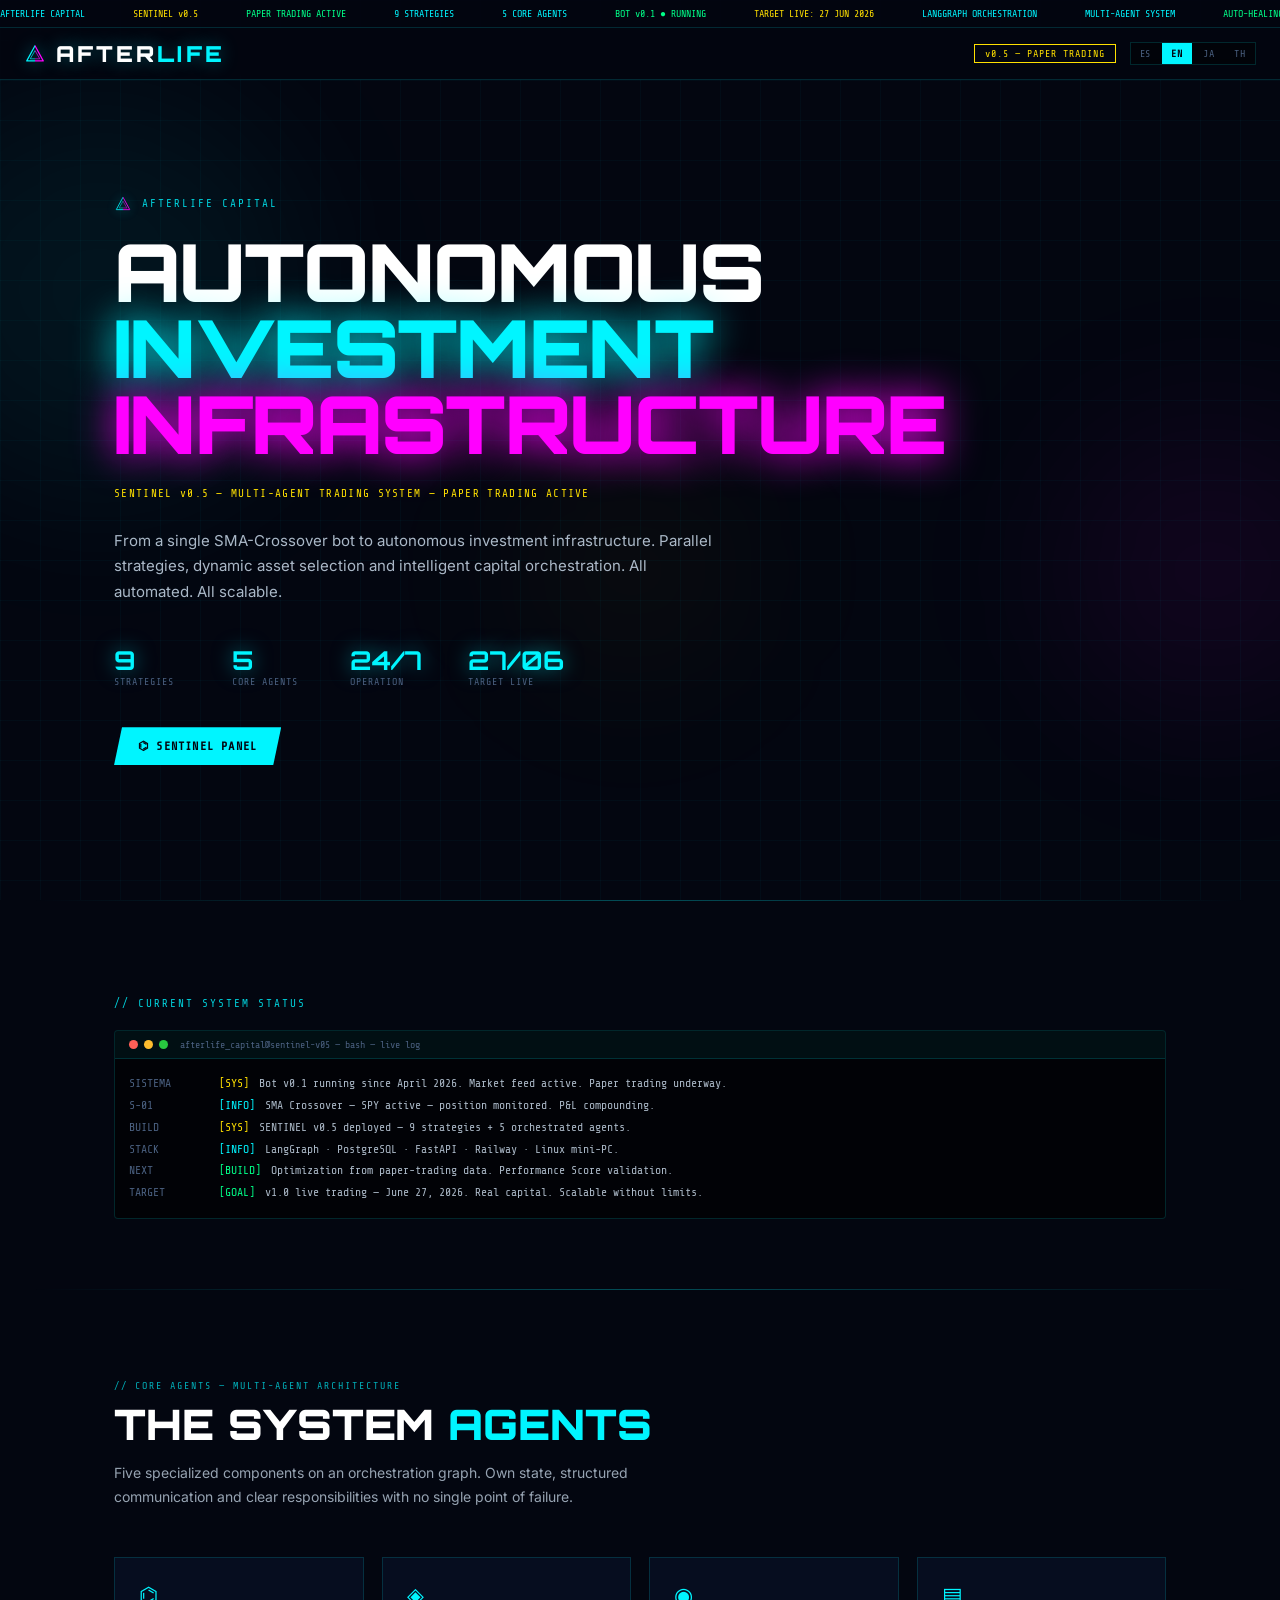
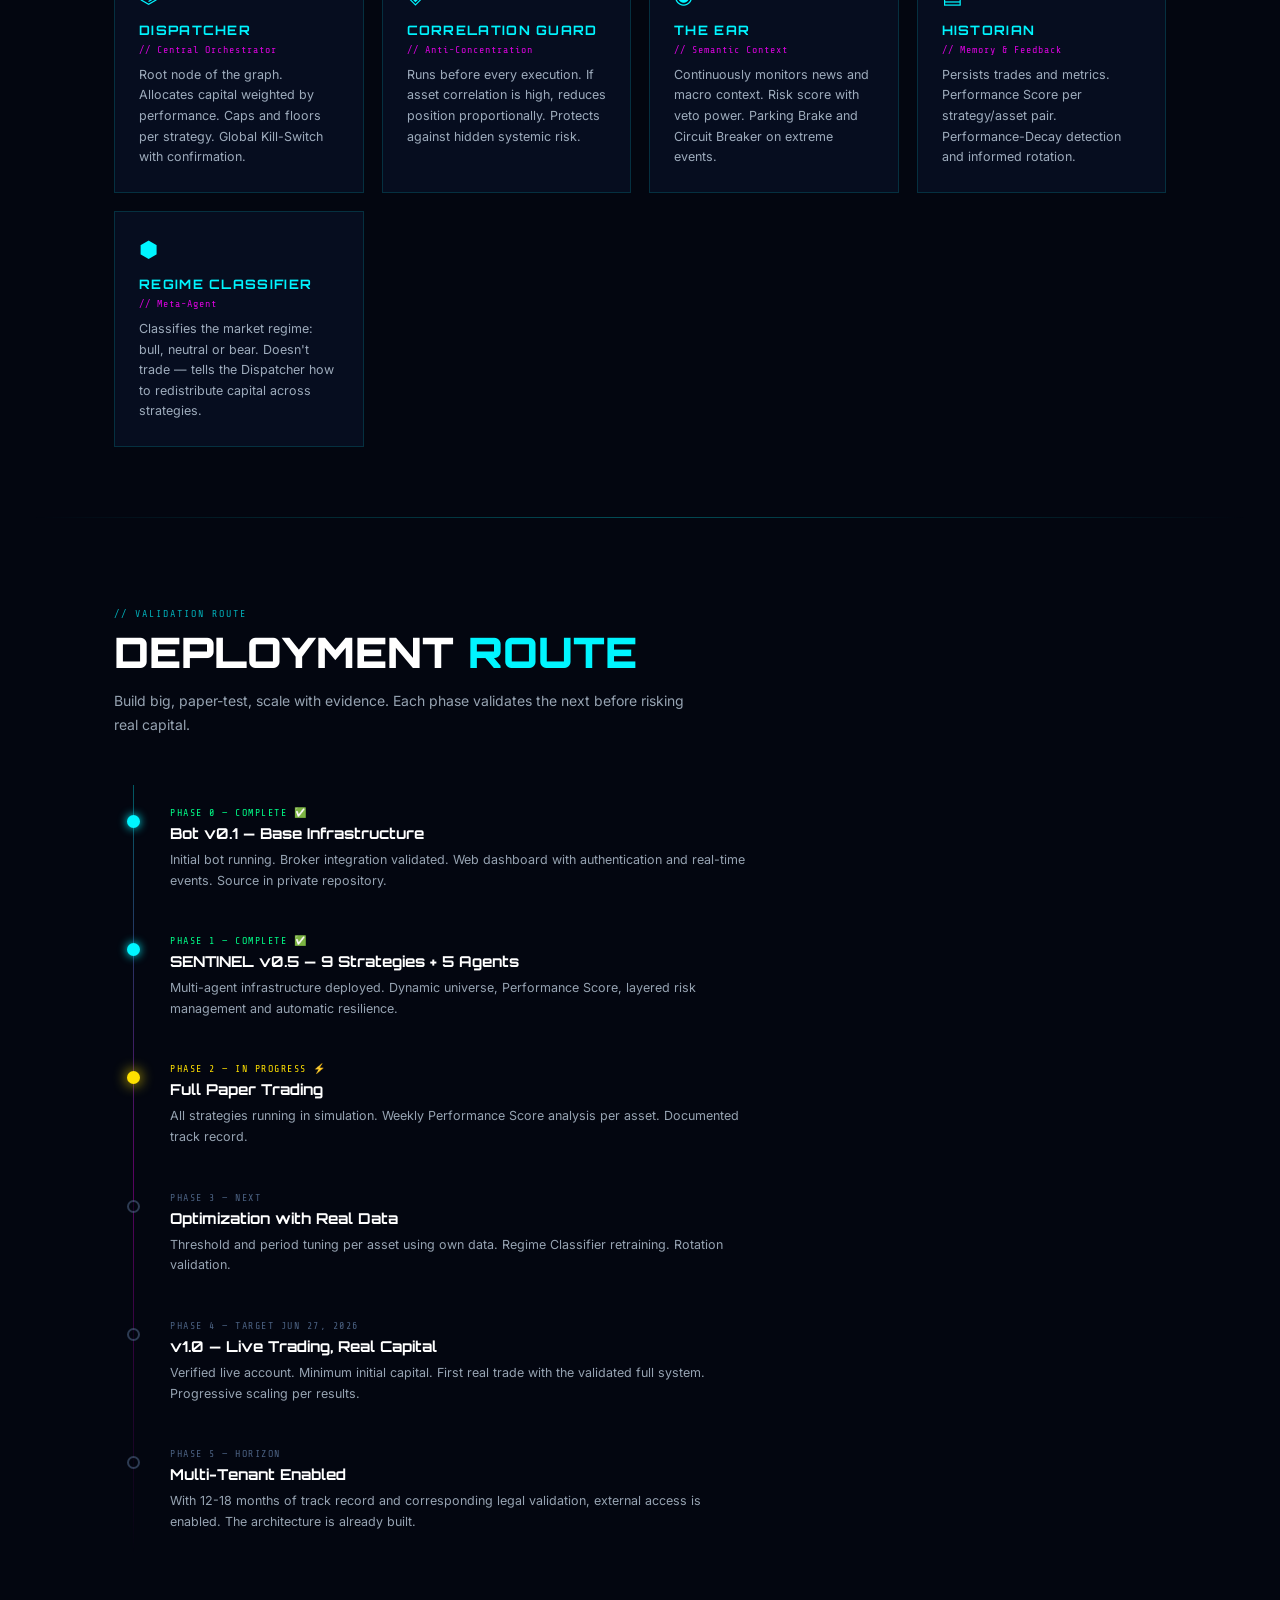
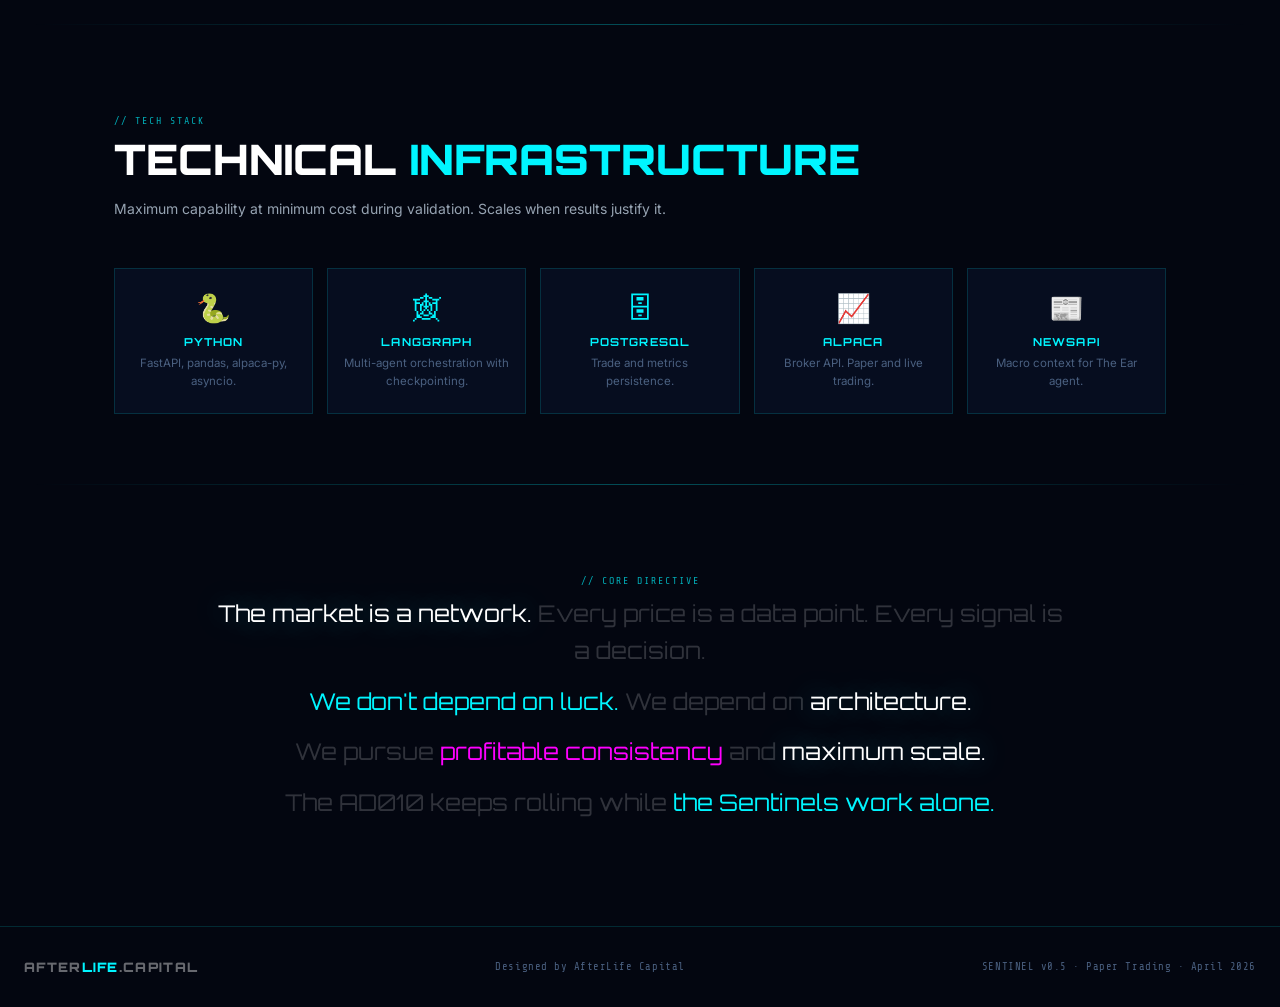
==== commit e40deaf5: "Revert "fix(landing): link actualizado de Railway a sentinel.afterlifecapital.co" This reverts commi" ====
--- a/index.html
+++ b/index.html
@@ -183,7 +183,7 @@
   </script>
 
   <script type="__bundler/template">
-"<!DOCTYPE html>\n<html lang=\"es\"><head>\n<meta charset=\"UTF-8\">\n<meta name=\"viewport\" content=\"width=device-width, initial-scale=1.0\">\n<title>AFTERLIFE CAPITAL — Infraestructura Autónoma de Inversión<\u002Ftitle>\n<link rel=\"icon\" type=\"image/svg+xml\" href=\"data:image/svg+xml;utf8,&lt;svg xmlns='http://www.w3.org/2000/svg' viewBox='0 0 64 64'&gt;&lt;defs&gt;&lt;clipPath id='l'&gt;&lt;rect x='0' y='0' width='32' height='64'/&gt;&lt;/clipPath&gt;&lt;clipPath id='r'&gt;&lt;rect x='32' y='0' width='32' height='64'/&gt;&lt;/clipPath&gt;&lt;/defs&gt;&lt;rect width='64' height='64' rx='12' fill='%2305060A'/&gt;&lt;g clip-path='url(%23l)'&gt;&lt;polygon points='12,16 52,16 32,52' fill='none' stroke='%2300f5ff' stroke-width='4' stroke-linejoin='round'/&gt;&lt;polygon points='22,22 42,22 32,42' fill='none' stroke='%2300f5ff' stroke-width='2' stroke-linejoin='round'/&gt;&lt;/g&gt;&lt;g clip-path='url(%23r)'&gt;&lt;polygon points='12,16 52,16 32,52' fill='none' stroke='%23ff00ff' stroke-width='4' stroke-linejoin='round'/&gt;&lt;polygon points='22,22 42,22 32,42' fill='none' stroke='%23ff00ff' stroke-width='2' stroke-linejoin='round'/&gt;&lt;/g&gt;&lt;/svg&gt;\">\n<style>/* cyrillic-ext */\n@font-face {\n  font-family: 'Inter';\n  font-style: normal;\n  font-weight: 300;\n  font-display: swap;\n  src: url(\"760ecb67-ce0e-406f-8e13-ebabf757d2e7\") format('woff2');\n  unicode-range: U+0460-052F, U+1C80-1C8A, U+20B4, U+2DE0-2DFF, U+A640-A69F, U+FE2E-FE2F;\n}\n/* cyrillic */\n@font-face {\n  font-family: 'Inter';\n  font-style: normal;\n  font-weight: 300;\n  font-display: swap;\n  src: url(\"e7b2c09e-ee01-4422-864d-d5ffc192e0ab\") format('woff2');\n  unicode-range: U+0301, U+0400-045F, U+0490-0491, U+04B0-04B1, U+2116;\n}\n/* greek-ext */\n@font-face {\n  font-family: 'Inter';\n  font-style: normal;\n  font-weight: 300;\n  font-display: swap;\n  src: url(\"a0d73f3d-6b88-4039-8021-3c523bf377be\") format('woff2');\n  unicode-range: U+1F00-1FFF;\n}\n/* greek */\n@font-face {\n  font-family: 'Inter';\n  font-style: normal;\n  font-weight: 300;\n  font-display: swap;\n  src: url(\"c159c41d-71ae-4990-8a63-0412a9537260\") format('woff2');\n  unicode-range: U+0370-0377, U+037A-037F, U+0384-038A, U+038C, U+038E-03A1, U+03A3-03FF;\n}\n/* vietnamese */\n@font-face {\n  font-family: 'Inter';\n  font-style: normal;\n  font-weight: 300;\n  font-display: swap;\n  src: url(\"7df76129-2e5e-469a-bb5d-76f6922336d3\") format('woff2');\n  unicode-range: U+0102-0103, U+0110-0111, U+0128-0129, U+0168-0169, U+01A0-01A1, U+01AF-01B0, U+0300-0301, U+0303-0304, U+0308-0309, U+0323, U+0329, U+1EA0-1EF9, U+20AB;\n}\n/* latin-ext */\n@font-face {\n  font-family: 'Inter';\n  font-style: normal;\n  font-weight: 300;\n  font-display: swap;\n  src: url(\"65b5520d-82fe-4516-87c7-cf50092d71c5\") format('woff2');\n  unicode-range: U+0100-02BA, U+02BD-02C5, U+02C7-02CC, U+02CE-02D7, U+02DD-02FF, U+0304, U+0308, U+0329, U+1D00-1DBF, U+1E00-1E9F, U+1EF2-1EFF, U+2020, U+20A0-20AB, U+20AD-20C0, U+2113, U+2C60-2C7F, U+A720-A7FF;\n}\n/* latin */\n@font-face {\n  font-family: 'Inter';\n  font-style: normal;\n  font-weight: 300;\n  font-display: swap;\n  src: url(\"8bf0e14f-a056-4b38-9033-8d5bcb1423ff\") format('woff2');\n  unicode-range: U+0000-00FF, U+0131, U+0152-0153, U+02BB-02BC, U+02C6, U+02DA, U+02DC, U+0304, U+0308, U+0329, U+2000-206F, U+20AC, U+2122, U+2191, U+2193, U+2212, U+2215, U+FEFF, U+FFFD;\n}\n/* cyrillic-ext */\n@font-face {\n  font-family: 'Inter';\n  font-style: normal;\n  font-weight: 400;\n  font-display: swap;\n  src: url(\"760ecb67-ce0e-406f-8e13-ebabf757d2e7\") format('woff2');\n  unicode-range: U+0460-052F, U+1C80-1C8A, U+20B4, U+2DE0-2DFF, U+A640-A69F, U+FE2E-FE2F;\n}\n/* cyrillic */\n@font-face {\n  font-family: 'Inter';\n  font-style: normal;\n  font-weight: 400;\n  font-display: swap;\n  src: url(\"e7b2c09e-ee01-4422-864d-d5ffc192e0ab\") format('woff2');\n  unicode-range: U+0301, U+0400-045F, U+0490-0491, U+04B0-04B1, U+2116;\n}\n/* greek-ext */\n@font-face {\n  font-family: 'Inter';\n  font-style: normal;\n  font-weight: 400;\n  font-display: swap;\n  src: url(\"a0d73f3d-6b88-4039-8021-3c523bf377be\") format('woff2');\n  unicode-range: U+1F00-1FFF;\n}\n/* greek */\n@font-face {\n  font-family: 'Inter';\n  font-style: normal;\n  font-weight: 400;\n  font-display: swap;\n  src: url(\"c159c41d-71ae-4990-8a63-0412a9537260\") format('woff2');\n  unicode-range: U+0370-0377, U+037A-037F, U+0384-038A, U+038C, U+038E-03A1, U+03A3-03FF;\n}\n/* vietnamese */\n@font-face {\n  font-family: 'Inter';\n  font-style: normal;\n  font-weight: 400;\n  font-display: swap;\n  src: url(\"7df76129-2e5e-469a-bb5d-76f6922336d3\") format('woff2');\n  unicode-range: U+0102-0103, U+0110-0111, U+0128-0129, U+0168-0169, U+01A0-01A1, U+01AF-01B0, U+0300-0301, U+0303-0304, U+0308-0309, U+0323, U+0329, U+1EA0-1EF9, U+20AB;\n}\n/* latin-ext */\n@font-face {\n  font-family: 'Inter';\n  font-style: normal;\n  font-weight: 400;\n  font-display: swap;\n  src: url(\"65b5520d-82fe-4516-87c7-cf50092d71c5\") format('woff2');\n  unicode-range: U+0100-02BA, U+02BD-02C5, U+02C7-02CC, U+02CE-02D7, U+02DD-02FF, U+0304, U+0308, U+0329, U+1D00-1DBF, U+1E00-1E9F, U+1EF2-1EFF, U+2020, U+20A0-20AB, U+20AD-20C0, U+2113, U+2C60-2C7F, U+A720-A7FF;\n}\n/* latin */\n@font-face {\n  font-family: 'Inter';\n  font-style: normal;\n  font-weight: 400;\n  font-display: swap;\n  src: url(\"8bf0e14f-a056-4b38-9033-8d5bcb1423ff\") format('woff2');\n  unicode-range: U+0000-00FF, U+0131, U+0152-0153, U+02BB-02BC, U+02C6, U+02DA, U+02DC, U+0304, U+0308, U+0329, U+2000-206F, U+20AC, U+2122, U+2191, U+2193, U+2212, U+2215, U+FEFF, U+FFFD;\n}\n/* cyrillic-ext */\n@font-face {\n  font-family: 'Inter';\n  font-style: normal;\n  font-weight: 600;\n  font-display: swap;\n  src: url(\"760ecb67-ce0e-406f-8e13-ebabf757d2e7\") format('woff2');\n  unicode-range: U+0460-052F, U+1C80-1C8A, U+20B4, U+2DE0-2DFF, U+A640-A69F, U+FE2E-FE2F;\n}\n/* cyrillic */\n@font-face {\n  font-family: 'Inter';\n  font-style: normal;\n  font-weight: 600;\n  font-display: swap;\n  src: url(\"e7b2c09e-ee01-4422-864d-d5ffc192e0ab\") format('woff2');\n  unicode-range: U+0301, U+0400-045F, U+0490-0491, U+04B0-04B1, U+2116;\n}\n/* greek-ext */\n@font-face {\n  font-family: 'Inter';\n  font-style: normal;\n  font-weight: 600;\n  font-display: swap;\n  src: url(\"a0d73f3d-6b88-4039-8021-3c523bf377be\") format('woff2');\n  unicode-range: U+1F00-1FFF;\n}\n/* greek */\n@font-face {\n  font-family: 'Inter';\n  font-style: normal;\n  font-weight: 600;\n  font-display: swap;\n  src: url(\"c159c41d-71ae-4990-8a63-0412a9537260\") format('woff2');\n  unicode-range: U+0370-0377, U+037A-037F, U+0384-038A, U+038C, U+038E-03A1, U+03A3-03FF;\n}\n/* vietnamese */\n@font-face {\n  font-family: 'Inter';\n  font-style: normal;\n  font-weight: 600;\n  font-display: swap;\n  src: url(\"7df76129-2e5e-469a-bb5d-76f6922336d3\") format('woff2');\n  unicode-range: U+0102-0103, U+0110-0111, U+0128-0129, U+0168-0169, U+01A0-01A1, U+01AF-01B0, U+0300-0301, U+0303-0304, U+0308-0309, U+0323, U+0329, U+1EA0-1EF9, U+20AB;\n}\n/* latin-ext */\n@font-face {\n  font-family: 'Inter';\n  font-style: normal;\n  font-weight: 600;\n  font-display: swap;\n  src: url(\"65b5520d-82fe-4516-87c7-cf50092d71c5\") format('woff2');\n  unicode-range: U+0100-02BA, U+02BD-02C5, U+02C7-02CC, U+02CE-02D7, U+02DD-02FF, U+0304, U+0308, U+0329, U+1D00-1DBF, U+1E00-1E9F, U+1EF2-1EFF, U+2020, U+20A0-20AB, U+20AD-20C0, U+2113, U+2C60-2C7F, U+A720-A7FF;\n}\n/* latin */\n@font-face {\n  font-family: 'Inter';\n  font-style: normal;\n  font-weight: 600;\n  font-display: swap;\n  src: url(\"8bf0e14f-a056-4b38-9033-8d5bcb1423ff\") format('woff2');\n  unicode-range: U+0000-00FF, U+0131, U+0152-0153, U+02BB-02BC, U+02C6, U+02DA, U+02DC, U+0304, U+0308, U+0329, U+2000-206F, U+20AC, U+2122, U+2191, U+2193, U+2212, U+2215, U+FEFF, U+FFFD;\n}\n/* latin */\n@font-face {\n  font-family: 'Orbitron';\n  font-style: normal;\n  font-weight: 400;\n  font-display: swap;\n  src: url(\"a908a799-3588-43cf-8a5e-2b36a91f9102\") format('woff2');\n  unicode-range: U+0000-00FF, U+0131, U+0152-0153, U+02BB-02BC, U+02C6, U+02DA, U+02DC, U+0304, U+0308, U+0329, U+2000-206F, U+20AC, U+2122, U+2191, U+2193, U+2212, U+2215, U+FEFF, U+FFFD;\n}\n/* latin */\n@font-face {\n  font-family: 'Orbitron';\n  font-style: normal;\n  font-weight: 700;\n  font-display: swap;\n  src: url(\"a908a799-3588-43cf-8a5e-2b36a91f9102\") format('woff2');\n  unicode-range: U+0000-00FF, U+0131, U+0152-0153, U+02BB-02BC, U+02C6, U+02DA, U+02DC, U+0304, U+0308, U+0329, U+2000-206F, U+20AC, U+2122, U+2191, U+2193, U+2212, U+2215, U+FEFF, U+FFFD;\n}\n/* latin */\n@font-face {\n  font-family: 'Orbitron';\n  font-style: normal;\n  font-weight: 900;\n  font-display: swap;\n  src: url(\"a908a799-3588-43cf-8a5e-2b36a91f9102\") format('woff2');\n  unicode-range: U+0000-00FF, U+0131, U+0152-0153, U+02BB-02BC, U+02C6, U+02DA, U+02DC, U+0304, U+0308, U+0329, U+2000-206F, U+20AC, U+2122, U+2191, U+2193, U+2212, U+2215, U+FEFF, U+FFFD;\n}\n/* latin */\n@font-face {\n  font-family: 'Share Tech Mono';\n  font-style: normal;\n  font-weight: 400;\n  font-display: swap;\n  src: url(\"766b9286-3744-4ef9-9926-5f111d42b7e3\") format('woff2');\n  unicode-range: U+0000-00FF, U+0131, U+0152-0153, U+02BB-02BC, U+02C6, U+02DA, U+02DC, U+0304, U+0308, U+0329, U+2000-206F, U+20AC, U+2122, U+2191, U+2193, U+2212, U+2215, U+FEFF, U+FFFD;\n}\n<\u002Fstyle>\n<script src=\"cfd52f18-8106-44dc-a456-0e9e12761ec2\"><\u002Fscript>\n<style>\n*,*::before,*::after{box-sizing:border-box;margin:0;padding:0}\n:root{\n  --cyan:#00f5ff;--magenta:#ff00ff;--yellow:#ffe000;--green:#00ff88;--red:#ff2060;\n  --bg:#030610;--bg2:#060d1f;--border:rgba(0,245,255,0.15);--text:#c8d8e8;--muted:#4a6080;\n  --mono:'Share Tech Mono',monospace;--display:'Orbitron',sans-serif;--body:'Inter',sans-serif\n}\nhtml{scroll-behavior:smooth}\nbody{background:var(--bg);color:var(--text);font-family:var(--body);overflow-x:hidden;min-width:320px}\nbody[data-lang=\"ja\"]{font-family:'Inter','Hiragino Sans','Yu Gothic',sans-serif}\nbody[data-lang=\"th\"]{font-family:'Inter','Sarabun',sans-serif}\n\nbody::before{content:'';position:fixed;inset:0;background-image:linear-gradient(rgba(0,245,255,0.03) 1px,transparent 1px),linear-gradient(90deg,rgba(0,245,255,0.03) 1px,transparent 1px);background-size:40px 40px;pointer-events:none;z-index:0}\n.orb{position:fixed;border-radius:50%;filter:blur(80px);pointer-events:none;z-index:0}\n.orb1{width:400px;height:400px;background:rgba(0,245,255,0.06);top:10%;left:-100px}\n.orb2{width:300px;height:300px;background:rgba(255,0,255,0.06);bottom:20%;right:-80px}\n.orb3{width:240px;height:240px;background:rgba(255,224,0,0.03);top:50%;left:40%}\n\n/* TICKER */\n.ticker-wrap{position:fixed;top:0;left:0;right:0;z-index:100;background:rgba(3,6,16,0.95);border-bottom:1px solid var(--border);overflow:hidden;height:28px;display:flex;align-items:center}\n.ticker-track{display:flex;gap:48px;animation:ticker 45s linear infinite;white-space:nowrap;font-family:var(--mono);font-size:10px;color:var(--muted)}\n.ticker-track .cy{color:var(--cyan)}.ticker-track .up{color:var(--green)}.ticker-track .dn{color:var(--red)}.ticker-track .ye{color:var(--yellow)}\n@keyframes ticker{0%{transform:translateX(0)}100%{transform:translateX(-50%)}}\n\n/* NAV */\nnav{position:fixed;top:28px;left:0;right:0;z-index:99;display:flex;align-items:center;justify-content:space-between;padding:0 24px;height:52px;background:rgba(3,6,16,0.9);backdrop-filter:blur(12px);border-bottom:1px solid var(--border);gap:12px}\n.nav-logo{font-family:var(--display);font-size:20px;font-weight:900;letter-spacing:0.14em;color:#fff;flex-shrink:0;text-shadow:0 0 18px rgba(0,245,255,0.35);display:inline-flex;align-items:center;gap:10px}\n.nav-logo .navico{width:22px;height:22px;flex-shrink:0;filter:drop-shadow(0 0 8px rgba(0,245,255,0.55))}\n.nav-logo > span{color:#fff}\n.nav-logo > span > span{color:var(--cyan)}\n@media (min-width: 720px){.nav-logo{font-size:22px}}\n.nav-right{display:flex;align-items:center;gap:14px}\n.nav-badge{font-family:var(--mono);font-size:10px;color:var(--yellow);border:1px solid var(--yellow);padding:3px 10px;letter-spacing:0.1em;white-space:nowrap}\n.lang{display:flex;gap:2px;font-family:var(--mono);font-size:10px;border:1px solid var(--border);background:rgba(0,0,0,0.4)}\n.lang button{font-family:var(--mono);font-size:10px;padding:5px 9px;background:transparent;border:none;color:var(--muted);cursor:pointer;letter-spacing:0.08em;transition:all 0.2s}\n.lang button:hover{color:var(--cyan)}\n.lang button.on{background:var(--cyan);color:var(--bg);font-weight:bold}\n\n@media (max-width: 720px){\n  nav{padding:0 14px}\n  .nav-logo{font-size:17px;letter-spacing:0.12em}\n  .nav-badge{display:none}\n  .lang button{padding:4px 7px}\n}\n\nsection{position:relative;z-index:1;padding:90px 24px 70px;max-width:1100px;margin:0 auto}\n.hero{min-height:100vh;display:flex;flex-direction:column;justify-content:center;padding-top:130px}\n.tag{font-family:var(--mono);font-size:11px;color:var(--cyan);letter-spacing:0.18em;margin-bottom:20px;opacity:0.85;display:inline-flex;align-items:center;gap:10px}\n.tag .tagico{width:18px;height:18px;flex-shrink:0;filter:drop-shadow(0 0 6px rgba(0,245,255,0.5))}\nh1{font-family:var(--display);font-size:clamp(34px,7vw,80px);font-weight:900;line-height:0.95;letter-spacing:-0.02em;margin-bottom:8px}\nh1 .w{color:#fff;display:block}\nh1 .c{color:var(--cyan);text-shadow:0 0 40px var(--cyan);display:block}\nh1 .m{color:var(--magenta);text-shadow:0 0 40px var(--magenta);display:block}\n.ver{font-family:var(--mono);font-size:11px;color:var(--yellow);margin-bottom:28px;letter-spacing:0.12em;margin-top:18px}\n.desc{font-size:15px;line-height:1.7;color:var(--text);max-width:600px;margin-bottom:40px;opacity:0.85}\n.stats{display:flex;gap:28px;flex-wrap:wrap;margin-bottom:40px}\n.stats > div{min-width:90px}\n.stat-val{font-family:var(--display);font-size:26px;font-weight:700;color:var(--cyan);text-shadow:0 0 20px rgba(0,245,255,0.5)}\n.stat-lbl{font-family:var(--mono);font-size:10px;color:var(--muted);letter-spacing:0.1em;text-transform:uppercase}\n.cta{display:flex;gap:14px;flex-wrap:wrap}\n.btn-p{font-family:var(--mono);font-size:12px;letter-spacing:0.1em;padding:12px 24px;background:var(--cyan);color:var(--bg);border:none;cursor:pointer;text-decoration:none;clip-path:polygon(8px 0%,100% 0%,calc(100% - 8px) 100%,0% 100%);font-weight:600;transition:all 0.2s;display:inline-block}\n.btn-p:hover{background:#fff;box-shadow:0 0 30px var(--cyan)}\n.btn-g{font-family:var(--mono);font-size:12px;letter-spacing:0.1em;padding:11px 24px;background:transparent;color:var(--cyan);border:1px solid var(--cyan);cursor:pointer;text-decoration:none;clip-path:polygon(8px 0%,100% 0%,calc(100% - 8px) 100%,0% 100%);transition:all 0.2s;display:inline-block}\n.btn-g:hover{background:rgba(0,245,255,0.1)}\n\n.divider{height:1px;background:linear-gradient(90deg,transparent,var(--cyan),transparent);opacity:0.3;margin:0 32px}\n\n.sec-tag{font-family:var(--mono);font-size:10px;color:var(--cyan);letter-spacing:0.2em;opacity:0.7;margin-bottom:10px}\n.sec-title{font-family:var(--display);font-size:clamp(24px,3.5vw,42px);font-weight:900;color:#fff;margin-bottom:14px;line-height:1.1}\n.sec-title em{font-style:normal;color:var(--cyan)}\n.sec-desc{font-size:14px;color:var(--text);opacity:0.75;max-width:580px;line-height:1.7;margin-bottom:48px}\n\n/* TERMINAL */\n.term{background:rgba(0,0,0,0.6);border:1px solid var(--border);border-radius:4px;overflow:hidden;font-family:var(--mono);font-size:11px;margin-bottom:0}\n.term-bar{display:flex;align-items:center;gap:6px;padding:8px 14px;background:rgba(0,245,255,0.05);border-bottom:1px solid var(--border)}\n.td{width:9px;height:9px;border-radius:50%}.td.r{background:#ff5f57}.td.y{background:#febc2e}.td.g{background:#28c840}\n.term-ttl{color:var(--muted);font-size:10px;margin-left:6px}\n.term-body{padding:14px;line-height:1.9;font-size:11.5px}\n.tl{display:flex;gap:10px;flex-wrap:wrap;align-items:flex-start}\n.tt{color:var(--muted);min-width:80px;flex-shrink:0}\n.ts{color:var(--yellow);flex-shrink:0}\n.ti{color:var(--cyan);flex-shrink:0}\n.tb{color:var(--green);flex-shrink:0}\n.tm{color:var(--text);opacity:0.85;flex:1;min-width:0}\n\n/* AGENTS */\n.agents{display:grid;grid-template-columns:repeat(auto-fit,minmax(240px,1fr));gap:18px}\n.acard{background:var(--bg2);border:1px solid var(--border);padding:24px;position:relative;overflow:hidden;transition:border-color 0.3s,transform 0.2s}\n.acard::before{content:'';position:absolute;top:0;left:0;right:0;height:2px;background:linear-gradient(90deg,var(--cyan),var(--magenta));opacity:0;transition:opacity 0.3s}\n.acard:hover{border-color:rgba(0,245,255,0.4);transform:translateY(-2px)}\n.acard:hover::before{opacity:1}\n.aico{font-size:22px;margin-bottom:14px;display:block;color:var(--cyan)}\n.aname{font-family:var(--display);font-size:13px;font-weight:700;color:var(--cyan);letter-spacing:0.1em;margin-bottom:6px}\n.arole{font-family:var(--mono);font-size:10px;color:var(--magenta);letter-spacing:0.1em;margin-bottom:10px;opacity:0.85}\n.adesc{font-size:12.5px;color:var(--text);opacity:0.78;line-height:1.65}\n\n/* ROADMAP */\n.roadmap{display:flex;flex-direction:column;position:relative}\n.roadmap::before{content:'';position:absolute;left:19px;top:0;bottom:0;width:1px;background:linear-gradient(180deg,var(--cyan),var(--magenta),transparent);opacity:0.35}\n.ritem{display:flex;gap:20px;padding:22px 0 22px 56px;position:relative}\n.ritem::before{content:'';position:absolute;left:13px;top:30px;width:13px;height:13px;border-radius:50%;background:var(--bg);border:2px solid var(--cyan);box-shadow:0 0 10px var(--cyan)}\n.ritem.done::before{background:var(--cyan)}\n.ritem.active::before{background:var(--yellow);border-color:var(--yellow);box-shadow:0 0 14px var(--yellow);animation:pd 2s infinite}\n.ritem.future::before{background:var(--bg);border-color:var(--muted);box-shadow:none;opacity:0.6}\n@keyframes pd{0%,100%{opacity:1;transform:scale(1)}50%{opacity:0.5;transform:scale(0.85)}}\n.rph{font-family:var(--mono);font-size:10px;color:var(--muted);letter-spacing:0.15em;text-transform:uppercase;margin-bottom:6px}\n.ritem.active .rph{color:var(--yellow)}\n.ritem.done .rph{color:var(--green)}\n.rtit{font-family:var(--display);font-size:15px;font-weight:700;color:#fff;margin-bottom:7px}\n.rdesc{font-size:12.5px;color:var(--text);opacity:0.75;line-height:1.65;max-width:580px}\n\n/* TECH STACK */\n.sgrid2{display:grid;grid-template-columns:repeat(auto-fit,minmax(160px,1fr));gap:14px}\n.scard2{background:var(--bg2);border:1px solid var(--border);padding:22px 16px;text-align:center;transition:border-color 0.3s,transform 0.2s}\n.scard2:hover{border-color:rgba(0,245,255,0.4);transform:translateY(-2px)}\n.sico{font-size:28px;margin-bottom:10px;display:block;color:var(--cyan)}\n.snm{font-family:var(--display);font-size:11px;font-weight:700;color:var(--cyan);letter-spacing:0.1em;margin-bottom:6px}\n.sdsc{font-size:11.5px;color:var(--muted);line-height:1.55}\n\n/* MANIFESTO */\n.manifesto-wrap{padding:90px 24px;text-align:center;position:relative;z-index:1}\n.manifesto{font-family:var(--display);font-size:clamp(15px,2.4vw,23px);line-height:1.6;color:rgba(255,255,255,0.18);max-width:860px;margin:0 auto;font-weight:400}\n.manifesto .hl{color:#fff;text-shadow:0 0 30px rgba(0,245,255,0.4)}\n.manifesto .mc{color:var(--cyan)}\n.manifesto .mm{color:var(--magenta)}\n.manifesto p{margin-bottom:14px}\n\n/* FOOTER */\nfooter{position:relative;z-index:1;padding:32px 24px;border-top:1px solid var(--border);display:flex;align-items:center;justify-content:space-between;flex-wrap:wrap;gap:14px}\n.fl{font-family:var(--display);font-size:13px;font-weight:900;color:rgba(255,255,255,0.4);letter-spacing:0.1em}\n.fl span{color:var(--cyan)}\n.ft{font-family:var(--mono);font-size:10.5px;color:var(--muted);letter-spacing:0.05em}\n\n@media (max-width: 720px){\n  section{padding:70px 18px 50px}\n  .hero{padding-top:120px;min-height:auto;padding-bottom:40px}\n  .stats{gap:18px}\n  .stat-val{font-size:22px}\n  .ritem{padding-left:48px;gap:14px}\n  .roadmap::before{left:17px}\n  .ritem::before{left:11px}\n  .agents{grid-template-columns:1fr}\n  .term-body{font-size:10.5px}\n  .tt{min-width:64px}\n}\n<\u002Fstyle>\n<\u002Fhead>\n\n<body data-lang=\"es\">\n\n<div class=\"orb orb1\"><\u002Fdiv>\n<div class=\"orb orb2\"><\u002Fdiv>\n<div class=\"orb orb3\"><\u002Fdiv>\n\n<div class=\"ticker-wrap\">\n  <div class=\"ticker-track\">\n    <span class=\"cy\">AFTERLIFE CAPITAL<\u002Fspan><span class=\"ye\">SENTINEL v0.5<\u002Fspan><span class=\"up\">PAPER TRADING ACTIVE<\u002Fspan><span class=\"cy\">9 STRATEGIES<\u002Fspan><span class=\"cy\">5 CORE AGENTS<\u002Fspan><span class=\"up\">BOT v0.1 ● RUNNING<\u002Fspan><span class=\"ye\">TARGET LIVE: 27 JUN 2026<\u002Fspan><span class=\"cy\">LANGGRAPH ORCHESTRATION<\u002Fspan><span class=\"cy\">MULTI-AGENT SYSTEM<\u002Fspan><span class=\"up\">AUTO-HEALING<\u002Fspan>\n    <span class=\"cy\">AFTERLIFE CAPITAL<\u002Fspan><span class=\"ye\">SENTINEL v0.5<\u002Fspan><span class=\"up\">PAPER TRADING ACTIVE<\u002Fspan><span class=\"cy\">9 STRATEGIES<\u002Fspan><span class=\"cy\">5 CORE AGENTS<\u002Fspan><span class=\"up\">BOT v0.1 ● RUNNING<\u002Fspan><span class=\"ye\">TARGET LIVE: 27 JUN 2026<\u002Fspan><span class=\"cy\">LANGGRAPH ORCHESTRATION<\u002Fspan><span class=\"cy\">MULTI-AGENT SYSTEM<\u002Fspan><span class=\"up\">AUTO-HEALING<\u002Fspan>\n  <\u002Fdiv>\n<\u002Fdiv>\n\n<nav>\n  <div class=\"nav-logo\"><svg class=\"navico\" viewBox=\"0 0 64 64\" xmlns=\"http://www.w3.org/2000/svg\" aria-hidden=\"true\"><defs><clipPath id=\"navL\"><rect x=\"0\" y=\"0\" width=\"32\" height=\"64\"><\u002Frect><\u002FclipPath><clipPath id=\"navR\"><rect x=\"32\" y=\"0\" width=\"32\" height=\"64\"><\u002Frect><\u002FclipPath><\u002Fdefs><g clip-path=\"url(#navL)\"><polygon points=\"32,8 56,52 8,52\" fill=\"none\" stroke=\"#00f5ff\" stroke-width=\"3.5\" stroke-linejoin=\"round\"><\u002Fpolygon><polygon points=\"32,22 46,46 18,46\" fill=\"none\" stroke=\"#00f5ff\" stroke-width=\"2\" stroke-linejoin=\"round\"><\u002Fpolygon><\u002Fg><g clip-path=\"url(#navR)\"><polygon points=\"32,8 56,52 8,52\" fill=\"none\" stroke=\"#ff00ff\" stroke-width=\"3.5\" stroke-linejoin=\"round\"><\u002Fpolygon><polygon points=\"32,22 46,46 18,46\" fill=\"none\" stroke=\"#ff00ff\" stroke-width=\"2\" stroke-linejoin=\"round\"><\u002Fpolygon><\u002Fg><\u002Fsvg><span>AFTER<span>LIFE<\u002Fspan><\u002Fspan><\u002Fdiv>\n  <div class=\"nav-right\">\n    <div class=\"nav-badge\" data-i18n=\"nav_badge\"><\u002Fdiv>\n    <div class=\"lang\" role=\"tablist\">\n      <button data-lang=\"es\" class=\"on\">ES<\u002Fbutton>\n      <button data-lang=\"en\">EN<\u002Fbutton>\n      <button data-lang=\"ja\">JA<\u002Fbutton>\n      <button data-lang=\"th\">TH<\u002Fbutton>\n    <\u002Fdiv>\n  <\u002Fdiv>\n<\u002Fnav>\n\n<section class=\"hero\">\n  <div class=\"tag\"><svg class=\"tagico\" viewBox=\"0 0 64 64\" xmlns=\"http://www.w3.org/2000/svg\" aria-hidden=\"true\"><defs><clipPath id=\"tagL\"><rect x=\"0\" y=\"0\" width=\"32\" height=\"64\"><\u002Frect><\u002FclipPath><clipPath id=\"tagR\"><rect x=\"32\" y=\"0\" width=\"32\" height=\"64\"><\u002Frect><\u002FclipPath><\u002Fdefs><g clip-path=\"url(#tagL)\"><polygon points=\"32,8 56,52 8,52\" fill=\"none\" stroke=\"#00f5ff\" stroke-width=\"3.5\" stroke-linejoin=\"round\"><\u002Fpolygon><polygon points=\"32,22 46,46 18,46\" fill=\"none\" stroke=\"#00f5ff\" stroke-width=\"2\" stroke-linejoin=\"round\"><\u002Fpolygon><\u002Fg><g clip-path=\"url(#tagR)\"><polygon points=\"32,8 56,52 8,52\" fill=\"none\" stroke=\"#ff00ff\" stroke-width=\"3.5\" stroke-linejoin=\"round\"><\u002Fpolygon><polygon points=\"32,22 46,46 18,46\" fill=\"none\" stroke=\"#ff00ff\" stroke-width=\"2\" stroke-linejoin=\"round\"><\u002Fpolygon><\u002Fg><\u002Fsvg><span data-i18n=\"hero_tag\"><\u002Fspan><\u002Fdiv>\n  <h1>\n    <span class=\"w\" data-i18n=\"hero_l1\"><\u002Fspan>\n    <span class=\"c\" data-i18n=\"hero_l2\"><\u002Fspan>\n    <span class=\"m\" data-i18n=\"hero_l3\"><\u002Fspan>\n  <\u002Fh1>\n  <div class=\"ver\" data-i18n=\"hero_ver\"><\u002Fdiv>\n  <p class=\"desc\" data-i18n=\"hero_desc\"><\u002Fp>\n  <div class=\"stats\">\n    <div><div class=\"stat-val\">9<\u002Fdiv><div class=\"stat-lbl\" data-i18n=\"stat1\"><\u002Fdiv><\u002Fdiv>\n    <div><div class=\"stat-val\">5<\u002Fdiv><div class=\"stat-lbl\" data-i18n=\"stat2\"><\u002Fdiv><\u002Fdiv>\n    <div><div class=\"stat-val\">24/7<\u002Fdiv><div class=\"stat-lbl\" data-i18n=\"stat3\"><\u002Fdiv><\u002Fdiv>\n    <div><div class=\"stat-val\">27/06<\u002Fdiv><div class=\"stat-lbl\" data-i18n=\"stat4\"><\u002Fdiv><\u002Fdiv>\n  <\u002Fdiv>\n  <div class=\"cta\">\n    <a href=\"https://sentinel.afterlifecapital.co" target=\"_blank\" rel=\"noopener\" class=\"btn-p\" data-i18n=\"cta_panel\"><\u002Fa>\n  <\u002Fdiv>\n<\u002Fsection>\n\n<div class=\"divider\"><\u002Fdiv>\n\n<section>\n  <div class=\"tag\" data-i18n=\"sec_status_tag\"><\u002Fdiv>\n  <div class=\"term\">\n    <div class=\"term-bar\"><div class=\"td r\"><\u002Fdiv><div class=\"td y\"><\u002Fdiv><div class=\"td g\"><\u002Fdiv><span class=\"term-ttl\">afterlife_capital@sentinel-v05 — bash — live log<\u002Fspan><\u002Fdiv>\n    <div class=\"term-body\">\n      <div class=\"tl\"><span class=\"tt\">SISTEMA<\u002Fspan><span class=\"ts\">[SYS]<\u002Fspan><span class=\"tm\" data-i18n=\"log_sys\"><\u002Fspan><\u002Fdiv>\n      <div class=\"tl\"><span class=\"tt\">S-01<\u002Fspan><span class=\"ti\">[INFO]<\u002Fspan><span class=\"tm\" data-i18n=\"log_s01\"><\u002Fspan><\u002Fdiv>\n      <div class=\"tl\"><span class=\"tt\">BUILD<\u002Fspan><span class=\"ts\">[SYS]<\u002Fspan><span class=\"tm\" data-i18n=\"log_build\"><\u002Fspan><\u002Fdiv>\n      <div class=\"tl\"><span class=\"tt\">STACK<\u002Fspan><span class=\"ti\">[INFO]<\u002Fspan><span class=\"tm\" data-i18n=\"log_stack\"><\u002Fspan><\u002Fdiv>\n      <div class=\"tl\"><span class=\"tt\">NEXT<\u002Fspan><span class=\"tb\">[BUILD]<\u002Fspan><span class=\"tm\" data-i18n=\"log_next\"><\u002Fspan><\u002Fdiv>\n      <div class=\"tl\"><span class=\"tt\">TARGET<\u002Fspan><span class=\"tb\">[GOAL]<\u002Fspan><span class=\"tm\" data-i18n=\"log_target\"><\u002Fspan><\u002Fdiv>\n    <\u002Fdiv>\n  <\u002Fdiv>\n<\u002Fsection>\n\n<div class=\"divider\"><\u002Fdiv>\n\n<section id=\"arq\">\n  <div class=\"sec-tag\" data-i18n=\"arq_tag\"><\u002Fdiv>\n  <h2 class=\"sec-title\"><span data-i18n=\"arq_title_a\"><\u002Fspan><em data-i18n=\"arq_title_em\"><\u002Fem><span data-i18n=\"arq_title_b\"><\u002Fspan><\u002Fh2>\n  <p class=\"sec-desc\" data-i18n=\"arq_desc\"><\u002Fp>\n  <div class=\"agents\">\n    <div class=\"acard\"><span class=\"aico\">⌬<\u002Fspan><div class=\"aname\" data-i18n=\"a1n\"><\u002Fdiv><div class=\"arole\" data-i18n=\"a1r\"><\u002Fdiv><div class=\"adesc\" data-i18n=\"a1d\"><\u002Fdiv><\u002Fdiv>\n    <div class=\"acard\"><span class=\"aico\">◈<\u002Fspan><div class=\"aname\" data-i18n=\"a2n\"><\u002Fdiv><div class=\"arole\" data-i18n=\"a2r\"><\u002Fdiv><div class=\"adesc\" data-i18n=\"a2d\"><\u002Fdiv><\u002Fdiv>\n    <div class=\"acard\"><span class=\"aico\">◉<\u002Fspan><div class=\"aname\" data-i18n=\"a3n\"><\u002Fdiv><div class=\"arole\" data-i18n=\"a3r\"><\u002Fdiv><div class=\"adesc\" data-i18n=\"a3d\"><\u002Fdiv><\u002Fdiv>\n    <div class=\"acard\"><span class=\"aico\">▤<\u002Fspan><div class=\"aname\" data-i18n=\"a4n\"><\u002Fdiv><div class=\"arole\" data-i18n=\"a4r\"><\u002Fdiv><div class=\"adesc\" data-i18n=\"a4d\"><\u002Fdiv><\u002Fdiv>\n    <div class=\"acard\"><span class=\"aico\">⬢<\u002Fspan><div class=\"aname\" data-i18n=\"a5n\"><\u002Fdiv><div class=\"arole\" data-i18n=\"a5r\"><\u002Fdiv><div class=\"adesc\" data-i18n=\"a5d\"><\u002Fdiv><\u002Fdiv>\n  <\u002Fdiv>\n<\u002Fsection>\n\n<div class=\"divider\"><\u002Fdiv>\n\n<section>\n  <div class=\"sec-tag\" data-i18n=\"road_tag\"><\u002Fdiv>\n  <h2 class=\"sec-title\"><span data-i18n=\"road_title_a\"><\u002Fspan><em data-i18n=\"road_title_em\"><\u002Fem><span data-i18n=\"road_title_b\"><\u002Fspan><\u002Fh2>\n  <p class=\"sec-desc\" data-i18n=\"road_desc\"><\u002Fp>\n  <div class=\"roadmap\">\n    <div class=\"ritem done\"><div><div class=\"rph\" data-i18n=\"p0_ph\"><\u002Fdiv><div class=\"rtit\" data-i18n=\"p0_t\"><\u002Fdiv><div class=\"rdesc\" data-i18n=\"p0_d\"><\u002Fdiv><\u002Fdiv><\u002Fdiv>\n    <div class=\"ritem done\"><div><div class=\"rph\" data-i18n=\"p1_ph\"><\u002Fdiv><div class=\"rtit\" data-i18n=\"p1_t\"><\u002Fdiv><div class=\"rdesc\" data-i18n=\"p1_d\"><\u002Fdiv><\u002Fdiv><\u002Fdiv>\n    <div class=\"ritem active\"><div><div class=\"rph\" data-i18n=\"p2_ph\"><\u002Fdiv><div class=\"rtit\" data-i18n=\"p2_t\"><\u002Fdiv><div class=\"rdesc\" data-i18n=\"p2_d\"><\u002Fdiv><\u002Fdiv><\u002Fdiv>\n    <div class=\"ritem future\"><div><div class=\"rph\" data-i18n=\"p3_ph\"><\u002Fdiv><div class=\"rtit\" data-i18n=\"p3_t\"><\u002Fdiv><div class=\"rdesc\" data-i18n=\"p3_d\"><\u002Fdiv><\u002Fdiv><\u002Fdiv>\n    <div class=\"ritem future\"><div><div class=\"rph\" data-i18n=\"p4_ph\"><\u002Fdiv><div class=\"rtit\" data-i18n=\"p4_t\"><\u002Fdiv><div class=\"rdesc\" data-i18n=\"p4_d\"><\u002Fdiv><\u002Fdiv><\u002Fdiv>\n    <div class=\"ritem future\"><div><div class=\"rph\" data-i18n=\"p5_ph\"><\u002Fdiv><div class=\"rtit\" data-i18n=\"p5_t\"><\u002Fdiv><div class=\"rdesc\" data-i18n=\"p5_d\"><\u002Fdiv><\u002Fdiv><\u002Fdiv>\n  <\u002Fdiv>\n<\u002Fsection>\n\n<div class=\"divider\"><\u002Fdiv>\n\n<section>\n  <div class=\"sec-tag\" data-i18n=\"tech_tag\"><\u002Fdiv>\n  <h2 class=\"sec-title\"><span data-i18n=\"tech_title_a\"><\u002Fspan><em data-i18n=\"tech_title_em\"><\u002Fem><span data-i18n=\"tech_title_b\"><\u002Fspan><\u002Fh2>\n  <p class=\"sec-desc\" data-i18n=\"tech_desc\"><\u002Fp>\n  <div class=\"sgrid2\">\n    <div class=\"scard2\"><span class=\"sico\">🐍<\u002Fspan><div class=\"snm\" data-i18n=\"t1n\"><\u002Fdiv><div class=\"sdsc\" data-i18n=\"t1d\"><\u002Fdiv><\u002Fdiv>\n    <div class=\"scard2\"><span class=\"sico\">🕸<\u002Fspan><div class=\"snm\" data-i18n=\"t2n\"><\u002Fdiv><div class=\"sdsc\" data-i18n=\"t2d\"><\u002Fdiv><\u002Fdiv>\n    <div class=\"scard2\"><span class=\"sico\">🗄<\u002Fspan><div class=\"snm\" data-i18n=\"t3n\"><\u002Fdiv><div class=\"sdsc\" data-i18n=\"t3d\"><\u002Fdiv><\u002Fdiv>\n    <div class=\"scard2\"><span class=\"sico\">📈<\u002Fspan><div class=\"snm\" data-i18n=\"t4n\"><\u002Fdiv><div class=\"sdsc\" data-i18n=\"t4d\"><\u002Fdiv><\u002Fdiv>\n    <div class=\"scard2\"><span class=\"sico\">📰<\u002Fspan><div class=\"snm\" data-i18n=\"t5n\"><\u002Fdiv><div class=\"sdsc\" data-i18n=\"t5d\"><\u002Fdiv><\u002Fdiv>\n  <\u002Fdiv>\n<\u002Fsection>\n\n<div class=\"divider\"><\u002Fdiv>\n\n<div class=\"manifesto-wrap\">\n  <div class=\"sec-tag\" style=\"text-align:center\" data-i18n=\"manifesto_tag\"><\u002Fdiv>\n  <div class=\"manifesto\">\n    <p><span class=\"hl\" data-i18n=\"m_l1a\"><\u002Fspan><span data-i18n=\"m_l1b\"><\u002Fspan><\u002Fp>\n    <p><span class=\"mc\" data-i18n=\"m_l2a\"><\u002Fspan><span data-i18n=\"m_l2b\"><\u002Fspan><span class=\"hl\" data-i18n=\"m_l2c\"><\u002Fspan><\u002Fp>\n    <p><span data-i18n=\"m_l4a\"><\u002Fspan><span class=\"mm\" data-i18n=\"m_l4em\"><\u002Fspan><span data-i18n=\"m_l4b\"><\u002Fspan><span class=\"hl\" data-i18n=\"m_l4hl\"><\u002Fspan><\u002Fp>\n    <p><span data-i18n=\"m_l5a\"><\u002Fspan><span class=\"mc\" data-i18n=\"m_l5b\"><\u002Fspan><\u002Fp>\n  <\u002Fdiv>\n<\u002Fdiv>\n\n<footer>\n  <div class=\"fl\">AFTER<span>LIFE<\u002Fspan>.CAPITAL<\u002Fdiv>\n  <div class=\"ft\" data-i18n=\"foot_credit\"><\u002Fdiv>\n  <div class=\"ft\" data-i18n=\"foot_status\"><\u002Fdiv>\n<\u002Ffooter>\n\n<script>\n(function(){\n  const I18N = window.I18N;\n  const langButtons = document.querySelectorAll('.lang button');\n  const HTML_LANGS = {es:'es', en:'en', ja:'ja', th:'th'};\n\n  function applyLang(lang){\n    const dict = I18N[lang] || I18N.es;\n    document.body.dataset.lang = lang;\n    document.documentElement.lang = HTML_LANGS[lang] || 'es';\n    document.querySelectorAll('[data-i18n]').forEach(el => {\n      const key = el.getAttribute('data-i18n');\n      if (dict[key] !== undefined) el.textContent = dict[key];\n    });\n    langButtons.forEach(b => b.classList.toggle('on', b.dataset.lang === lang));\n    try { localStorage.setItem('afterlife_lang', lang); } catch(e){}\n  }\n\n  langButtons.forEach(b => b.addEventListener('click', () => applyLang(b.dataset.lang)));\n\n  let initial = 'es';\n  try {\n    const saved = localStorage.getItem('afterlife_lang');\n    if (saved && I18N[saved]) initial = saved;\n    else {\n      const nav = (navigator.language || 'es').toLowerCase();\n      if (nav.startsWith('en')) initial = 'en';\n      else if (nav.startsWith('ja')) initial = 'ja';\n      else if (nav.startsWith('th')) initial = 'th';\n    }\n  } catch(e){}\n  applyLang(initial);\n})();\n<\u002Fscript>\n\n\n<\u002Fbody><\u002Fhtml>"
+"<!DOCTYPE html>\n<html lang=\"es\"><head>\n<meta charset=\"UTF-8\">\n<meta name=\"viewport\" content=\"width=device-width, initial-scale=1.0\">\n<title>AFTERLIFE CAPITAL — Infraestructura Autónoma de Inversión<\u002Ftitle>\n<link rel=\"icon\" type=\"image/svg+xml\" href=\"data:image/svg+xml;utf8,&lt;svg xmlns='http://www.w3.org/2000/svg' viewBox='0 0 64 64'&gt;&lt;defs&gt;&lt;clipPath id='l'&gt;&lt;rect x='0' y='0' width='32' height='64'/&gt;&lt;/clipPath&gt;&lt;clipPath id='r'&gt;&lt;rect x='32' y='0' width='32' height='64'/&gt;&lt;/clipPath&gt;&lt;/defs&gt;&lt;rect width='64' height='64' rx='12' fill='%2305060A'/&gt;&lt;g clip-path='url(%23l)'&gt;&lt;polygon points='12,16 52,16 32,52' fill='none' stroke='%2300f5ff' stroke-width='4' stroke-linejoin='round'/&gt;&lt;polygon points='22,22 42,22 32,42' fill='none' stroke='%2300f5ff' stroke-width='2' stroke-linejoin='round'/&gt;&lt;/g&gt;&lt;g clip-path='url(%23r)'&gt;&lt;polygon points='12,16 52,16 32,52' fill='none' stroke='%23ff00ff' stroke-width='4' stroke-linejoin='round'/&gt;&lt;polygon points='22,22 42,22 32,42' fill='none' stroke='%23ff00ff' stroke-width='2' stroke-linejoin='round'/&gt;&lt;/g&gt;&lt;/svg&gt;\">\n<style>/* cyrillic-ext */\n@font-face {\n  font-family: 'Inter';\n  font-style: normal;\n  font-weight: 300;\n  font-display: swap;\n  src: url(\"760ecb67-ce0e-406f-8e13-ebabf757d2e7\") format('woff2');\n  unicode-range: U+0460-052F, U+1C80-1C8A, U+20B4, U+2DE0-2DFF, U+A640-A69F, U+FE2E-FE2F;\n}\n/* cyrillic */\n@font-face {\n  font-family: 'Inter';\n  font-style: normal;\n  font-weight: 300;\n  font-display: swap;\n  src: url(\"e7b2c09e-ee01-4422-864d-d5ffc192e0ab\") format('woff2');\n  unicode-range: U+0301, U+0400-045F, U+0490-0491, U+04B0-04B1, U+2116;\n}\n/* greek-ext */\n@font-face {\n  font-family: 'Inter';\n  font-style: normal;\n  font-weight: 300;\n  font-display: swap;\n  src: url(\"a0d73f3d-6b88-4039-8021-3c523bf377be\") format('woff2');\n  unicode-range: U+1F00-1FFF;\n}\n/* greek */\n@font-face {\n  font-family: 'Inter';\n  font-style: normal;\n  font-weight: 300;\n  font-display: swap;\n  src: url(\"c159c41d-71ae-4990-8a63-0412a9537260\") format('woff2');\n  unicode-range: U+0370-0377, U+037A-037F, U+0384-038A, U+038C, U+038E-03A1, U+03A3-03FF;\n}\n/* vietnamese */\n@font-face {\n  font-family: 'Inter';\n  font-style: normal;\n  font-weight: 300;\n  font-display: swap;\n  src: url(\"7df76129-2e5e-469a-bb5d-76f6922336d3\") format('woff2');\n  unicode-range: U+0102-0103, U+0110-0111, U+0128-0129, U+0168-0169, U+01A0-01A1, U+01AF-01B0, U+0300-0301, U+0303-0304, U+0308-0309, U+0323, U+0329, U+1EA0-1EF9, U+20AB;\n}\n/* latin-ext */\n@font-face {\n  font-family: 'Inter';\n  font-style: normal;\n  font-weight: 300;\n  font-display: swap;\n  src: url(\"65b5520d-82fe-4516-87c7-cf50092d71c5\") format('woff2');\n  unicode-range: U+0100-02BA, U+02BD-02C5, U+02C7-02CC, U+02CE-02D7, U+02DD-02FF, U+0304, U+0308, U+0329, U+1D00-1DBF, U+1E00-1E9F, U+1EF2-1EFF, U+2020, U+20A0-20AB, U+20AD-20C0, U+2113, U+2C60-2C7F, U+A720-A7FF;\n}\n/* latin */\n@font-face {\n  font-family: 'Inter';\n  font-style: normal;\n  font-weight: 300;\n  font-display: swap;\n  src: url(\"8bf0e14f-a056-4b38-9033-8d5bcb1423ff\") format('woff2');\n  unicode-range: U+0000-00FF, U+0131, U+0152-0153, U+02BB-02BC, U+02C6, U+02DA, U+02DC, U+0304, U+0308, U+0329, U+2000-206F, U+20AC, U+2122, U+2191, U+2193, U+2212, U+2215, U+FEFF, U+FFFD;\n}\n/* cyrillic-ext */\n@font-face {\n  font-family: 'Inter';\n  font-style: normal;\n  font-weight: 400;\n  font-display: swap;\n  src: url(\"760ecb67-ce0e-406f-8e13-ebabf757d2e7\") format('woff2');\n  unicode-range: U+0460-052F, U+1C80-1C8A, U+20B4, U+2DE0-2DFF, U+A640-A69F, U+FE2E-FE2F;\n}\n/* cyrillic */\n@font-face {\n  font-family: 'Inter';\n  font-style: normal;\n  font-weight: 400;\n  font-display: swap;\n  src: url(\"e7b2c09e-ee01-4422-864d-d5ffc192e0ab\") format('woff2');\n  unicode-range: U+0301, U+0400-045F, U+0490-0491, U+04B0-04B1, U+2116;\n}\n/* greek-ext */\n@font-face {\n  font-family: 'Inter';\n  font-style: normal;\n  font-weight: 400;\n  font-display: swap;\n  src: url(\"a0d73f3d-6b88-4039-8021-3c523bf377be\") format('woff2');\n  unicode-range: U+1F00-1FFF;\n}\n/* greek */\n@font-face {\n  font-family: 'Inter';\n  font-style: normal;\n  font-weight: 400;\n  font-display: swap;\n  src: url(\"c159c41d-71ae-4990-8a63-0412a9537260\") format('woff2');\n  unicode-range: U+0370-0377, U+037A-037F, U+0384-038A, U+038C, U+038E-03A1, U+03A3-03FF;\n}\n/* vietnamese */\n@font-face {\n  font-family: 'Inter';\n  font-style: normal;\n  font-weight: 400;\n  font-display: swap;\n  src: url(\"7df76129-2e5e-469a-bb5d-76f6922336d3\") format('woff2');\n  unicode-range: U+0102-0103, U+0110-0111, U+0128-0129, U+0168-0169, U+01A0-01A1, U+01AF-01B0, U+0300-0301, U+0303-0304, U+0308-0309, U+0323, U+0329, U+1EA0-1EF9, U+20AB;\n}\n/* latin-ext */\n@font-face {\n  font-family: 'Inter';\n  font-style: normal;\n  font-weight: 400;\n  font-display: swap;\n  src: url(\"65b5520d-82fe-4516-87c7-cf50092d71c5\") format('woff2');\n  unicode-range: U+0100-02BA, U+02BD-02C5, U+02C7-02CC, U+02CE-02D7, U+02DD-02FF, U+0304, U+0308, U+0329, U+1D00-1DBF, U+1E00-1E9F, U+1EF2-1EFF, U+2020, U+20A0-20AB, U+20AD-20C0, U+2113, U+2C60-2C7F, U+A720-A7FF;\n}\n/* latin */\n@font-face {\n  font-family: 'Inter';\n  font-style: normal;\n  font-weight: 400;\n  font-display: swap;\n  src: url(\"8bf0e14f-a056-4b38-9033-8d5bcb1423ff\") format('woff2');\n  unicode-range: U+0000-00FF, U+0131, U+0152-0153, U+02BB-02BC, U+02C6, U+02DA, U+02DC, U+0304, U+0308, U+0329, U+2000-206F, U+20AC, U+2122, U+2191, U+2193, U+2212, U+2215, U+FEFF, U+FFFD;\n}\n/* cyrillic-ext */\n@font-face {\n  font-family: 'Inter';\n  font-style: normal;\n  font-weight: 600;\n  font-display: swap;\n  src: url(\"760ecb67-ce0e-406f-8e13-ebabf757d2e7\") format('woff2');\n  unicode-range: U+0460-052F, U+1C80-1C8A, U+20B4, U+2DE0-2DFF, U+A640-A69F, U+FE2E-FE2F;\n}\n/* cyrillic */\n@font-face {\n  font-family: 'Inter';\n  font-style: normal;\n  font-weight: 600;\n  font-display: swap;\n  src: url(\"e7b2c09e-ee01-4422-864d-d5ffc192e0ab\") format('woff2');\n  unicode-range: U+0301, U+0400-045F, U+0490-0491, U+04B0-04B1, U+2116;\n}\n/* greek-ext */\n@font-face {\n  font-family: 'Inter';\n  font-style: normal;\n  font-weight: 600;\n  font-display: swap;\n  src: url(\"a0d73f3d-6b88-4039-8021-3c523bf377be\") format('woff2');\n  unicode-range: U+1F00-1FFF;\n}\n/* greek */\n@font-face {\n  font-family: 'Inter';\n  font-style: normal;\n  font-weight: 600;\n  font-display: swap;\n  src: url(\"c159c41d-71ae-4990-8a63-0412a9537260\") format('woff2');\n  unicode-range: U+0370-0377, U+037A-037F, U+0384-038A, U+038C, U+038E-03A1, U+03A3-03FF;\n}\n/* vietnamese */\n@font-face {\n  font-family: 'Inter';\n  font-style: normal;\n  font-weight: 600;\n  font-display: swap;\n  src: url(\"7df76129-2e5e-469a-bb5d-76f6922336d3\") format('woff2');\n  unicode-range: U+0102-0103, U+0110-0111, U+0128-0129, U+0168-0169, U+01A0-01A1, U+01AF-01B0, U+0300-0301, U+0303-0304, U+0308-0309, U+0323, U+0329, U+1EA0-1EF9, U+20AB;\n}\n/* latin-ext */\n@font-face {\n  font-family: 'Inter';\n  font-style: normal;\n  font-weight: 600;\n  font-display: swap;\n  src: url(\"65b5520d-82fe-4516-87c7-cf50092d71c5\") format('woff2');\n  unicode-range: U+0100-02BA, U+02BD-02C5, U+02C7-02CC, U+02CE-02D7, U+02DD-02FF, U+0304, U+0308, U+0329, U+1D00-1DBF, U+1E00-1E9F, U+1EF2-1EFF, U+2020, U+20A0-20AB, U+20AD-20C0, U+2113, U+2C60-2C7F, U+A720-A7FF;\n}\n/* latin */\n@font-face {\n  font-family: 'Inter';\n  font-style: normal;\n  font-weight: 600;\n  font-display: swap;\n  src: url(\"8bf0e14f-a056-4b38-9033-8d5bcb1423ff\") format('woff2');\n  unicode-range: U+0000-00FF, U+0131, U+0152-0153, U+02BB-02BC, U+02C6, U+02DA, U+02DC, U+0304, U+0308, U+0329, U+2000-206F, U+20AC, U+2122, U+2191, U+2193, U+2212, U+2215, U+FEFF, U+FFFD;\n}\n/* latin */\n@font-face {\n  font-family: 'Orbitron';\n  font-style: normal;\n  font-weight: 400;\n  font-display: swap;\n  src: url(\"a908a799-3588-43cf-8a5e-2b36a91f9102\") format('woff2');\n  unicode-range: U+0000-00FF, U+0131, U+0152-0153, U+02BB-02BC, U+02C6, U+02DA, U+02DC, U+0304, U+0308, U+0329, U+2000-206F, U+20AC, U+2122, U+2191, U+2193, U+2212, U+2215, U+FEFF, U+FFFD;\n}\n/* latin */\n@font-face {\n  font-family: 'Orbitron';\n  font-style: normal;\n  font-weight: 700;\n  font-display: swap;\n  src: url(\"a908a799-3588-43cf-8a5e-2b36a91f9102\") format('woff2');\n  unicode-range: U+0000-00FF, U+0131, U+0152-0153, U+02BB-02BC, U+02C6, U+02DA, U+02DC, U+0304, U+0308, U+0329, U+2000-206F, U+20AC, U+2122, U+2191, U+2193, U+2212, U+2215, U+FEFF, U+FFFD;\n}\n/* latin */\n@font-face {\n  font-family: 'Orbitron';\n  font-style: normal;\n  font-weight: 900;\n  font-display: swap;\n  src: url(\"a908a799-3588-43cf-8a5e-2b36a91f9102\") format('woff2');\n  unicode-range: U+0000-00FF, U+0131, U+0152-0153, U+02BB-02BC, U+02C6, U+02DA, U+02DC, U+0304, U+0308, U+0329, U+2000-206F, U+20AC, U+2122, U+2191, U+2193, U+2212, U+2215, U+FEFF, U+FFFD;\n}\n/* latin */\n@font-face {\n  font-family: 'Share Tech Mono';\n  font-style: normal;\n  font-weight: 400;\n  font-display: swap;\n  src: url(\"766b9286-3744-4ef9-9926-5f111d42b7e3\") format('woff2');\n  unicode-range: U+0000-00FF, U+0131, U+0152-0153, U+02BB-02BC, U+02C6, U+02DA, U+02DC, U+0304, U+0308, U+0329, U+2000-206F, U+20AC, U+2122, U+2191, U+2193, U+2212, U+2215, U+FEFF, U+FFFD;\n}\n<\u002Fstyle>\n<script src=\"cfd52f18-8106-44dc-a456-0e9e12761ec2\"><\u002Fscript>\n<style>\n*,*::before,*::after{box-sizing:border-box;margin:0;padding:0}\n:root{\n  --cyan:#00f5ff;--magenta:#ff00ff;--yellow:#ffe000;--green:#00ff88;--red:#ff2060;\n  --bg:#030610;--bg2:#060d1f;--border:rgba(0,245,255,0.15);--text:#c8d8e8;--muted:#4a6080;\n  --mono:'Share Tech Mono',monospace;--display:'Orbitron',sans-serif;--body:'Inter',sans-serif\n}\nhtml{scroll-behavior:smooth}\nbody{background:var(--bg);color:var(--text);font-family:var(--body);overflow-x:hidden;min-width:320px}\nbody[data-lang=\"ja\"]{font-family:'Inter','Hiragino Sans','Yu Gothic',sans-serif}\nbody[data-lang=\"th\"]{font-family:'Inter','Sarabun',sans-serif}\n\nbody::before{content:'';position:fixed;inset:0;background-image:linear-gradient(rgba(0,245,255,0.03) 1px,transparent 1px),linear-gradient(90deg,rgba(0,245,255,0.03) 1px,transparent 1px);background-size:40px 40px;pointer-events:none;z-index:0}\n.orb{position:fixed;border-radius:50%;filter:blur(80px);pointer-events:none;z-index:0}\n.orb1{width:400px;height:400px;background:rgba(0,245,255,0.06);top:10%;left:-100px}\n.orb2{width:300px;height:300px;background:rgba(255,0,255,0.06);bottom:20%;right:-80px}\n.orb3{width:240px;height:240px;background:rgba(255,224,0,0.03);top:50%;left:40%}\n\n/* TICKER */\n.ticker-wrap{position:fixed;top:0;left:0;right:0;z-index:100;background:rgba(3,6,16,0.95);border-bottom:1px solid var(--border);overflow:hidden;height:28px;display:flex;align-items:center}\n.ticker-track{display:flex;gap:48px;animation:ticker 45s linear infinite;white-space:nowrap;font-family:var(--mono);font-size:10px;color:var(--muted)}\n.ticker-track .cy{color:var(--cyan)}.ticker-track .up{color:var(--green)}.ticker-track .dn{color:var(--red)}.ticker-track .ye{color:var(--yellow)}\n@keyframes ticker{0%{transform:translateX(0)}100%{transform:translateX(-50%)}}\n\n/* NAV */\nnav{position:fixed;top:28px;left:0;right:0;z-index:99;display:flex;align-items:center;justify-content:space-between;padding:0 24px;height:52px;background:rgba(3,6,16,0.9);backdrop-filter:blur(12px);border-bottom:1px solid var(--border);gap:12px}\n.nav-logo{font-family:var(--display);font-size:20px;font-weight:900;letter-spacing:0.14em;color:#fff;flex-shrink:0;text-shadow:0 0 18px rgba(0,245,255,0.35);display:inline-flex;align-items:center;gap:10px}\n.nav-logo .navico{width:22px;height:22px;flex-shrink:0;filter:drop-shadow(0 0 8px rgba(0,245,255,0.55))}\n.nav-logo > span{color:#fff}\n.nav-logo > span > span{color:var(--cyan)}\n@media (min-width: 720px){.nav-logo{font-size:22px}}\n.nav-right{display:flex;align-items:center;gap:14px}\n.nav-badge{font-family:var(--mono);font-size:10px;color:var(--yellow);border:1px solid var(--yellow);padding:3px 10px;letter-spacing:0.1em;white-space:nowrap}\n.lang{display:flex;gap:2px;font-family:var(--mono);font-size:10px;border:1px solid var(--border);background:rgba(0,0,0,0.4)}\n.lang button{font-family:var(--mono);font-size:10px;padding:5px 9px;background:transparent;border:none;color:var(--muted);cursor:pointer;letter-spacing:0.08em;transition:all 0.2s}\n.lang button:hover{color:var(--cyan)}\n.lang button.on{background:var(--cyan);color:var(--bg);font-weight:bold}\n\n@media (max-width: 720px){\n  nav{padding:0 14px}\n  .nav-logo{font-size:17px;letter-spacing:0.12em}\n  .nav-badge{display:none}\n  .lang button{padding:4px 7px}\n}\n\nsection{position:relative;z-index:1;padding:90px 24px 70px;max-width:1100px;margin:0 auto}\n.hero{min-height:100vh;display:flex;flex-direction:column;justify-content:center;padding-top:130px}\n.tag{font-family:var(--mono);font-size:11px;color:var(--cyan);letter-spacing:0.18em;margin-bottom:20px;opacity:0.85;display:inline-flex;align-items:center;gap:10px}\n.tag .tagico{width:18px;height:18px;flex-shrink:0;filter:drop-shadow(0 0 6px rgba(0,245,255,0.5))}\nh1{font-family:var(--display);font-size:clamp(34px,7vw,80px);font-weight:900;line-height:0.95;letter-spacing:-0.02em;margin-bottom:8px}\nh1 .w{color:#fff;display:block}\nh1 .c{color:var(--cyan);text-shadow:0 0 40px var(--cyan);display:block}\nh1 .m{color:var(--magenta);text-shadow:0 0 40px var(--magenta);display:block}\n.ver{font-family:var(--mono);font-size:11px;color:var(--yellow);margin-bottom:28px;letter-spacing:0.12em;margin-top:18px}\n.desc{font-size:15px;line-height:1.7;color:var(--text);max-width:600px;margin-bottom:40px;opacity:0.85}\n.stats{display:flex;gap:28px;flex-wrap:wrap;margin-bottom:40px}\n.stats > div{min-width:90px}\n.stat-val{font-family:var(--display);font-size:26px;font-weight:700;color:var(--cyan);text-shadow:0 0 20px rgba(0,245,255,0.5)}\n.stat-lbl{font-family:var(--mono);font-size:10px;color:var(--muted);letter-spacing:0.1em;text-transform:uppercase}\n.cta{display:flex;gap:14px;flex-wrap:wrap}\n.btn-p{font-family:var(--mono);font-size:12px;letter-spacing:0.1em;padding:12px 24px;background:var(--cyan);color:var(--bg);border:none;cursor:pointer;text-decoration:none;clip-path:polygon(8px 0%,100% 0%,calc(100% - 8px) 100%,0% 100%);font-weight:600;transition:all 0.2s;display:inline-block}\n.btn-p:hover{background:#fff;box-shadow:0 0 30px var(--cyan)}\n.btn-g{font-family:var(--mono);font-size:12px;letter-spacing:0.1em;padding:11px 24px;background:transparent;color:var(--cyan);border:1px solid var(--cyan);cursor:pointer;text-decoration:none;clip-path:polygon(8px 0%,100% 0%,calc(100% - 8px) 100%,0% 100%);transition:all 0.2s;display:inline-block}\n.btn-g:hover{background:rgba(0,245,255,0.1)}\n\n.divider{height:1px;background:linear-gradient(90deg,transparent,var(--cyan),transparent);opacity:0.3;margin:0 32px}\n\n.sec-tag{font-family:var(--mono);font-size:10px;color:var(--cyan);letter-spacing:0.2em;opacity:0.7;margin-bottom:10px}\n.sec-title{font-family:var(--display);font-size:clamp(24px,3.5vw,42px);font-weight:900;color:#fff;margin-bottom:14px;line-height:1.1}\n.sec-title em{font-style:normal;color:var(--cyan)}\n.sec-desc{font-size:14px;color:var(--text);opacity:0.75;max-width:580px;line-height:1.7;margin-bottom:48px}\n\n/* TERMINAL */\n.term{background:rgba(0,0,0,0.6);border:1px solid var(--border);border-radius:4px;overflow:hidden;font-family:var(--mono);font-size:11px;margin-bottom:0}\n.term-bar{display:flex;align-items:center;gap:6px;padding:8px 14px;background:rgba(0,245,255,0.05);border-bottom:1px solid var(--border)}\n.td{width:9px;height:9px;border-radius:50%}.td.r{background:#ff5f57}.td.y{background:#febc2e}.td.g{background:#28c840}\n.term-ttl{color:var(--muted);font-size:10px;margin-left:6px}\n.term-body{padding:14px;line-height:1.9;font-size:11.5px}\n.tl{display:flex;gap:10px;flex-wrap:wrap;align-items:flex-start}\n.tt{color:var(--muted);min-width:80px;flex-shrink:0}\n.ts{color:var(--yellow);flex-shrink:0}\n.ti{color:var(--cyan);flex-shrink:0}\n.tb{color:var(--green);flex-shrink:0}\n.tm{color:var(--text);opacity:0.85;flex:1;min-width:0}\n\n/* AGENTS */\n.agents{display:grid;grid-template-columns:repeat(auto-fit,minmax(240px,1fr));gap:18px}\n.acard{background:var(--bg2);border:1px solid var(--border);padding:24px;position:relative;overflow:hidden;transition:border-color 0.3s,transform 0.2s}\n.acard::before{content:'';position:absolute;top:0;left:0;right:0;height:2px;background:linear-gradient(90deg,var(--cyan),var(--magenta));opacity:0;transition:opacity 0.3s}\n.acard:hover{border-color:rgba(0,245,255,0.4);transform:translateY(-2px)}\n.acard:hover::before{opacity:1}\n.aico{font-size:22px;margin-bottom:14px;display:block;color:var(--cyan)}\n.aname{font-family:var(--display);font-size:13px;font-weight:700;color:var(--cyan);letter-spacing:0.1em;margin-bottom:6px}\n.arole{font-family:var(--mono);font-size:10px;color:var(--magenta);letter-spacing:0.1em;margin-bottom:10px;opacity:0.85}\n.adesc{font-size:12.5px;color:var(--text);opacity:0.78;line-height:1.65}\n\n/* ROADMAP */\n.roadmap{display:flex;flex-direction:column;position:relative}\n.roadmap::before{content:'';position:absolute;left:19px;top:0;bottom:0;width:1px;background:linear-gradient(180deg,var(--cyan),var(--magenta),transparent);opacity:0.35}\n.ritem{display:flex;gap:20px;padding:22px 0 22px 56px;position:relative}\n.ritem::before{content:'';position:absolute;left:13px;top:30px;width:13px;height:13px;border-radius:50%;background:var(--bg);border:2px solid var(--cyan);box-shadow:0 0 10px var(--cyan)}\n.ritem.done::before{background:var(--cyan)}\n.ritem.active::before{background:var(--yellow);border-color:var(--yellow);box-shadow:0 0 14px var(--yellow);animation:pd 2s infinite}\n.ritem.future::before{background:var(--bg);border-color:var(--muted);box-shadow:none;opacity:0.6}\n@keyframes pd{0%,100%{opacity:1;transform:scale(1)}50%{opacity:0.5;transform:scale(0.85)}}\n.rph{font-family:var(--mono);font-size:10px;color:var(--muted);letter-spacing:0.15em;text-transform:uppercase;margin-bottom:6px}\n.ritem.active .rph{color:var(--yellow)}\n.ritem.done .rph{color:var(--green)}\n.rtit{font-family:var(--display);font-size:15px;font-weight:700;color:#fff;margin-bottom:7px}\n.rdesc{font-size:12.5px;color:var(--text);opacity:0.75;line-height:1.65;max-width:580px}\n\n/* TECH STACK */\n.sgrid2{display:grid;grid-template-columns:repeat(auto-fit,minmax(160px,1fr));gap:14px}\n.scard2{background:var(--bg2);border:1px solid var(--border);padding:22px 16px;text-align:center;transition:border-color 0.3s,transform 0.2s}\n.scard2:hover{border-color:rgba(0,245,255,0.4);transform:translateY(-2px)}\n.sico{font-size:28px;margin-bottom:10px;display:block;color:var(--cyan)}\n.snm{font-family:var(--display);font-size:11px;font-weight:700;color:var(--cyan);letter-spacing:0.1em;margin-bottom:6px}\n.sdsc{font-size:11.5px;color:var(--muted);line-height:1.55}\n\n/* MANIFESTO */\n.manifesto-wrap{padding:90px 24px;text-align:center;position:relative;z-index:1}\n.manifesto{font-family:var(--display);font-size:clamp(15px,2.4vw,23px);line-height:1.6;color:rgba(255,255,255,0.18);max-width:860px;margin:0 auto;font-weight:400}\n.manifesto .hl{color:#fff;text-shadow:0 0 30px rgba(0,245,255,0.4)}\n.manifesto .mc{color:var(--cyan)}\n.manifesto .mm{color:var(--magenta)}\n.manifesto p{margin-bottom:14px}\n\n/* FOOTER */\nfooter{position:relative;z-index:1;padding:32px 24px;border-top:1px solid var(--border);display:flex;align-items:center;justify-content:space-between;flex-wrap:wrap;gap:14px}\n.fl{font-family:var(--display);font-size:13px;font-weight:900;color:rgba(255,255,255,0.4);letter-spacing:0.1em}\n.fl span{color:var(--cyan)}\n.ft{font-family:var(--mono);font-size:10.5px;color:var(--muted);letter-spacing:0.05em}\n\n@media (max-width: 720px){\n  section{padding:70px 18px 50px}\n  .hero{padding-top:120px;min-height:auto;padding-bottom:40px}\n  .stats{gap:18px}\n  .stat-val{font-size:22px}\n  .ritem{padding-left:48px;gap:14px}\n  .roadmap::before{left:17px}\n  .ritem::before{left:11px}\n  .agents{grid-template-columns:1fr}\n  .term-body{font-size:10.5px}\n  .tt{min-width:64px}\n}\n<\u002Fstyle>\n<\u002Fhead>\n\n<body data-lang=\"es\">\n\n<div class=\"orb orb1\"><\u002Fdiv>\n<div class=\"orb orb2\"><\u002Fdiv>\n<div class=\"orb orb3\"><\u002Fdiv>\n\n<div class=\"ticker-wrap\">\n  <div class=\"ticker-track\">\n    <span class=\"cy\">AFTERLIFE CAPITAL<\u002Fspan><span class=\"ye\">SENTINEL v0.5<\u002Fspan><span class=\"up\">PAPER TRADING ACTIVE<\u002Fspan><span class=\"cy\">9 STRATEGIES<\u002Fspan><span class=\"cy\">5 CORE AGENTS<\u002Fspan><span class=\"up\">BOT v0.1 ● RUNNING<\u002Fspan><span class=\"ye\">TARGET LIVE: 27 JUN 2026<\u002Fspan><span class=\"cy\">LANGGRAPH ORCHESTRATION<\u002Fspan><span class=\"cy\">MULTI-AGENT SYSTEM<\u002Fspan><span class=\"up\">AUTO-HEALING<\u002Fspan>\n    <span class=\"cy\">AFTERLIFE CAPITAL<\u002Fspan><span class=\"ye\">SENTINEL v0.5<\u002Fspan><span class=\"up\">PAPER TRADING ACTIVE<\u002Fspan><span class=\"cy\">9 STRATEGIES<\u002Fspan><span class=\"cy\">5 CORE AGENTS<\u002Fspan><span class=\"up\">BOT v0.1 ● RUNNING<\u002Fspan><span class=\"ye\">TARGET LIVE: 27 JUN 2026<\u002Fspan><span class=\"cy\">LANGGRAPH ORCHESTRATION<\u002Fspan><span class=\"cy\">MULTI-AGENT SYSTEM<\u002Fspan><span class=\"up\">AUTO-HEALING<\u002Fspan>\n  <\u002Fdiv>\n<\u002Fdiv>\n\n<nav>\n  <div class=\"nav-logo\"><svg class=\"navico\" viewBox=\"0 0 64 64\" xmlns=\"http://www.w3.org/2000/svg\" aria-hidden=\"true\"><defs><clipPath id=\"navL\"><rect x=\"0\" y=\"0\" width=\"32\" height=\"64\"><\u002Frect><\u002FclipPath><clipPath id=\"navR\"><rect x=\"32\" y=\"0\" width=\"32\" height=\"64\"><\u002Frect><\u002FclipPath><\u002Fdefs><g clip-path=\"url(#navL)\"><polygon points=\"32,8 56,52 8,52\" fill=\"none\" stroke=\"#00f5ff\" stroke-width=\"3.5\" stroke-linejoin=\"round\"><\u002Fpolygon><polygon points=\"32,22 46,46 18,46\" fill=\"none\" stroke=\"#00f5ff\" stroke-width=\"2\" stroke-linejoin=\"round\"><\u002Fpolygon><\u002Fg><g clip-path=\"url(#navR)\"><polygon points=\"32,8 56,52 8,52\" fill=\"none\" stroke=\"#ff00ff\" stroke-width=\"3.5\" stroke-linejoin=\"round\"><\u002Fpolygon><polygon points=\"32,22 46,46 18,46\" fill=\"none\" stroke=\"#ff00ff\" stroke-width=\"2\" stroke-linejoin=\"round\"><\u002Fpolygon><\u002Fg><\u002Fsvg><span>AFTER<span>LIFE<\u002Fspan><\u002Fspan><\u002Fdiv>\n  <div class=\"nav-right\">\n    <div class=\"nav-badge\" data-i18n=\"nav_badge\"><\u002Fdiv>\n    <div class=\"lang\" role=\"tablist\">\n      <button data-lang=\"es\" class=\"on\">ES<\u002Fbutton>\n      <button data-lang=\"en\">EN<\u002Fbutton>\n      <button data-lang=\"ja\">JA<\u002Fbutton>\n      <button data-lang=\"th\">TH<\u002Fbutton>\n    <\u002Fdiv>\n  <\u002Fdiv>\n<\u002Fnav>\n\n<section class=\"hero\">\n  <div class=\"tag\"><svg class=\"tagico\" viewBox=\"0 0 64 64\" xmlns=\"http://www.w3.org/2000/svg\" aria-hidden=\"true\"><defs><clipPath id=\"tagL\"><rect x=\"0\" y=\"0\" width=\"32\" height=\"64\"><\u002Frect><\u002FclipPath><clipPath id=\"tagR\"><rect x=\"32\" y=\"0\" width=\"32\" height=\"64\"><\u002Frect><\u002FclipPath><\u002Fdefs><g clip-path=\"url(#tagL)\"><polygon points=\"32,8 56,52 8,52\" fill=\"none\" stroke=\"#00f5ff\" stroke-width=\"3.5\" stroke-linejoin=\"round\"><\u002Fpolygon><polygon points=\"32,22 46,46 18,46\" fill=\"none\" stroke=\"#00f5ff\" stroke-width=\"2\" stroke-linejoin=\"round\"><\u002Fpolygon><\u002Fg><g clip-path=\"url(#tagR)\"><polygon points=\"32,8 56,52 8,52\" fill=\"none\" stroke=\"#ff00ff\" stroke-width=\"3.5\" stroke-linejoin=\"round\"><\u002Fpolygon><polygon points=\"32,22 46,46 18,46\" fill=\"none\" stroke=\"#ff00ff\" stroke-width=\"2\" stroke-linejoin=\"round\"><\u002Fpolygon><\u002Fg><\u002Fsvg><span data-i18n=\"hero_tag\"><\u002Fspan><\u002Fdiv>\n  <h1>\n    <span class=\"w\" data-i18n=\"hero_l1\"><\u002Fspan>\n    <span class=\"c\" data-i18n=\"hero_l2\"><\u002Fspan>\n    <span class=\"m\" data-i18n=\"hero_l3\"><\u002Fspan>\n  <\u002Fh1>\n  <div class=\"ver\" data-i18n=\"hero_ver\"><\u002Fdiv>\n  <p class=\"desc\" data-i18n=\"hero_desc\"><\u002Fp>\n  <div class=\"stats\">\n    <div><div class=\"stat-val\">9<\u002Fdiv><div class=\"stat-lbl\" data-i18n=\"stat1\"><\u002Fdiv><\u002Fdiv>\n    <div><div class=\"stat-val\">5<\u002Fdiv><div class=\"stat-lbl\" data-i18n=\"stat2\"><\u002Fdiv><\u002Fdiv>\n    <div><div class=\"stat-val\">24/7<\u002Fdiv><div class=\"stat-lbl\" data-i18n=\"stat3\"><\u002Fdiv><\u002Fdiv>\n    <div><div class=\"stat-val\">27/06<\u002Fdiv><div class=\"stat-lbl\" data-i18n=\"stat4\"><\u002Fdiv><\u002Fdiv>\n  <\u002Fdiv>\n  <div class=\"cta\">\n    <a href=\"https://bot-cambio-ruta-production.up.railway.app/\" target=\"_blank\" rel=\"noopener\" class=\"btn-p\" data-i18n=\"cta_panel\"><\u002Fa>\n  <\u002Fdiv>\n<\u002Fsection>\n\n<div class=\"divider\"><\u002Fdiv>\n\n<section>\n  <div class=\"tag\" data-i18n=\"sec_status_tag\"><\u002Fdiv>\n  <div class=\"term\">\n    <div class=\"term-bar\"><div class=\"td r\"><\u002Fdiv><div class=\"td y\"><\u002Fdiv><div class=\"td g\"><\u002Fdiv><span class=\"term-ttl\">afterlife_capital@sentinel-v05 — bash — live log<\u002Fspan><\u002Fdiv>\n    <div class=\"term-body\">\n      <div class=\"tl\"><span class=\"tt\">SISTEMA<\u002Fspan><span class=\"ts\">[SYS]<\u002Fspan><span class=\"tm\" data-i18n=\"log_sys\"><\u002Fspan><\u002Fdiv>\n      <div class=\"tl\"><span class=\"tt\">S-01<\u002Fspan><span class=\"ti\">[INFO]<\u002Fspan><span class=\"tm\" data-i18n=\"log_s01\"><\u002Fspan><\u002Fdiv>\n      <div class=\"tl\"><span class=\"tt\">BUILD<\u002Fspan><span class=\"ts\">[SYS]<\u002Fspan><span class=\"tm\" data-i18n=\"log_build\"><\u002Fspan><\u002Fdiv>\n      <div class=\"tl\"><span class=\"tt\">STACK<\u002Fspan><span class=\"ti\">[INFO]<\u002Fspan><span class=\"tm\" data-i18n=\"log_stack\"><\u002Fspan><\u002Fdiv>\n      <div class=\"tl\"><span class=\"tt\">NEXT<\u002Fspan><span class=\"tb\">[BUILD]<\u002Fspan><span class=\"tm\" data-i18n=\"log_next\"><\u002Fspan><\u002Fdiv>\n      <div class=\"tl\"><span class=\"tt\">TARGET<\u002Fspan><span class=\"tb\">[GOAL]<\u002Fspan><span class=\"tm\" data-i18n=\"log_target\"><\u002Fspan><\u002Fdiv>\n    <\u002Fdiv>\n  <\u002Fdiv>\n<\u002Fsection>\n\n<div class=\"divider\"><\u002Fdiv>\n\n<section id=\"arq\">\n  <div class=\"sec-tag\" data-i18n=\"arq_tag\"><\u002Fdiv>\n  <h2 class=\"sec-title\"><span data-i18n=\"arq_title_a\"><\u002Fspan><em data-i18n=\"arq_title_em\"><\u002Fem><span data-i18n=\"arq_title_b\"><\u002Fspan><\u002Fh2>\n  <p class=\"sec-desc\" data-i18n=\"arq_desc\"><\u002Fp>\n  <div class=\"agents\">\n    <div class=\"acard\"><span class=\"aico\">⌬<\u002Fspan><div class=\"aname\" data-i18n=\"a1n\"><\u002Fdiv><div class=\"arole\" data-i18n=\"a1r\"><\u002Fdiv><div class=\"adesc\" data-i18n=\"a1d\"><\u002Fdiv><\u002Fdiv>\n    <div class=\"acard\"><span class=\"aico\">◈<\u002Fspan><div class=\"aname\" data-i18n=\"a2n\"><\u002Fdiv><div class=\"arole\" data-i18n=\"a2r\"><\u002Fdiv><div class=\"adesc\" data-i18n=\"a2d\"><\u002Fdiv><\u002Fdiv>\n    <div class=\"acard\"><span class=\"aico\">◉<\u002Fspan><div class=\"aname\" data-i18n=\"a3n\"><\u002Fdiv><div class=\"arole\" data-i18n=\"a3r\"><\u002Fdiv><div class=\"adesc\" data-i18n=\"a3d\"><\u002Fdiv><\u002Fdiv>\n    <div class=\"acard\"><span class=\"aico\">▤<\u002Fspan><div class=\"aname\" data-i18n=\"a4n\"><\u002Fdiv><div class=\"arole\" data-i18n=\"a4r\"><\u002Fdiv><div class=\"adesc\" data-i18n=\"a4d\"><\u002Fdiv><\u002Fdiv>\n    <div class=\"acard\"><span class=\"aico\">⬢<\u002Fspan><div class=\"aname\" data-i18n=\"a5n\"><\u002Fdiv><div class=\"arole\" data-i18n=\"a5r\"><\u002Fdiv><div class=\"adesc\" data-i18n=\"a5d\"><\u002Fdiv><\u002Fdiv>\n  <\u002Fdiv>\n<\u002Fsection>\n\n<div class=\"divider\"><\u002Fdiv>\n\n<section>\n  <div class=\"sec-tag\" data-i18n=\"road_tag\"><\u002Fdiv>\n  <h2 class=\"sec-title\"><span data-i18n=\"road_title_a\"><\u002Fspan><em data-i18n=\"road_title_em\"><\u002Fem><span data-i18n=\"road_title_b\"><\u002Fspan><\u002Fh2>\n  <p class=\"sec-desc\" data-i18n=\"road_desc\"><\u002Fp>\n  <div class=\"roadmap\">\n    <div class=\"ritem done\"><div><div class=\"rph\" data-i18n=\"p0_ph\"><\u002Fdiv><div class=\"rtit\" data-i18n=\"p0_t\"><\u002Fdiv><div class=\"rdesc\" data-i18n=\"p0_d\"><\u002Fdiv><\u002Fdiv><\u002Fdiv>\n    <div class=\"ritem done\"><div><div class=\"rph\" data-i18n=\"p1_ph\"><\u002Fdiv><div class=\"rtit\" data-i18n=\"p1_t\"><\u002Fdiv><div class=\"rdesc\" data-i18n=\"p1_d\"><\u002Fdiv><\u002Fdiv><\u002Fdiv>\n    <div class=\"ritem active\"><div><div class=\"rph\" data-i18n=\"p2_ph\"><\u002Fdiv><div class=\"rtit\" data-i18n=\"p2_t\"><\u002Fdiv><div class=\"rdesc\" data-i18n=\"p2_d\"><\u002Fdiv><\u002Fdiv><\u002Fdiv>\n    <div class=\"ritem future\"><div><div class=\"rph\" data-i18n=\"p3_ph\"><\u002Fdiv><div class=\"rtit\" data-i18n=\"p3_t\"><\u002Fdiv><div class=\"rdesc\" data-i18n=\"p3_d\"><\u002Fdiv><\u002Fdiv><\u002Fdiv>\n    <div class=\"ritem future\"><div><div class=\"rph\" data-i18n=\"p4_ph\"><\u002Fdiv><div class=\"rtit\" data-i18n=\"p4_t\"><\u002Fdiv><div class=\"rdesc\" data-i18n=\"p4_d\"><\u002Fdiv><\u002Fdiv><\u002Fdiv>\n    <div class=\"ritem future\"><div><div class=\"rph\" data-i18n=\"p5_ph\"><\u002Fdiv><div class=\"rtit\" data-i18n=\"p5_t\"><\u002Fdiv><div class=\"rdesc\" data-i18n=\"p5_d\"><\u002Fdiv><\u002Fdiv><\u002Fdiv>\n  <\u002Fdiv>\n<\u002Fsection>\n\n<div class=\"divider\"><\u002Fdiv>\n\n<section>\n  <div class=\"sec-tag\" data-i18n=\"tech_tag\"><\u002Fdiv>\n  <h2 class=\"sec-title\"><span data-i18n=\"tech_title_a\"><\u002Fspan><em data-i18n=\"tech_title_em\"><\u002Fem><span data-i18n=\"tech_title_b\"><\u002Fspan><\u002Fh2>\n  <p class=\"sec-desc\" data-i18n=\"tech_desc\"><\u002Fp>\n  <div class=\"sgrid2\">\n    <div class=\"scard2\"><span class=\"sico\">🐍<\u002Fspan><div class=\"snm\" data-i18n=\"t1n\"><\u002Fdiv><div class=\"sdsc\" data-i18n=\"t1d\"><\u002Fdiv><\u002Fdiv>\n    <div class=\"scard2\"><span class=\"sico\">🕸<\u002Fspan><div class=\"snm\" data-i18n=\"t2n\"><\u002Fdiv><div class=\"sdsc\" data-i18n=\"t2d\"><\u002Fdiv><\u002Fdiv>\n    <div class=\"scard2\"><span class=\"sico\">🗄<\u002Fspan><div class=\"snm\" data-i18n=\"t3n\"><\u002Fdiv><div class=\"sdsc\" data-i18n=\"t3d\"><\u002Fdiv><\u002Fdiv>\n    <div class=\"scard2\"><span class=\"sico\">📈<\u002Fspan><div class=\"snm\" data-i18n=\"t4n\"><\u002Fdiv><div class=\"sdsc\" data-i18n=\"t4d\"><\u002Fdiv><\u002Fdiv>\n    <div class=\"scard2\"><span class=\"sico\">📰<\u002Fspan><div class=\"snm\" data-i18n=\"t5n\"><\u002Fdiv><div class=\"sdsc\" data-i18n=\"t5d\"><\u002Fdiv><\u002Fdiv>\n  <\u002Fdiv>\n<\u002Fsection>\n\n<div class=\"divider\"><\u002Fdiv>\n\n<div class=\"manifesto-wrap\">\n  <div class=\"sec-tag\" style=\"text-align:center\" data-i18n=\"manifesto_tag\"><\u002Fdiv>\n  <div class=\"manifesto\">\n    <p><span class=\"hl\" data-i18n=\"m_l1a\"><\u002Fspan><span data-i18n=\"m_l1b\"><\u002Fspan><\u002Fp>\n    <p><span class=\"mc\" data-i18n=\"m_l2a\"><\u002Fspan><span data-i18n=\"m_l2b\"><\u002Fspan><span class=\"hl\" data-i18n=\"m_l2c\"><\u002Fspan><\u002Fp>\n    <p><span data-i18n=\"m_l4a\"><\u002Fspan><span class=\"mm\" data-i18n=\"m_l4em\"><\u002Fspan><span data-i18n=\"m_l4b\"><\u002Fspan><span class=\"hl\" data-i18n=\"m_l4hl\"><\u002Fspan><\u002Fp>\n    <p><span data-i18n=\"m_l5a\"><\u002Fspan><span class=\"mc\" data-i18n=\"m_l5b\"><\u002Fspan><\u002Fp>\n  <\u002Fdiv>\n<\u002Fdiv>\n\n<footer>\n  <div class=\"fl\">AFTER<span>LIFE<\u002Fspan>.CAPITAL<\u002Fdiv>\n  <div class=\"ft\" data-i18n=\"foot_credit\"><\u002Fdiv>\n  <div class=\"ft\" data-i18n=\"foot_status\"><\u002Fdiv>\n<\u002Ffooter>\n\n<script>\n(function(){\n  const I18N = window.I18N;\n  const langButtons = document.querySelectorAll('.lang button');\n  const HTML_LANGS = {es:'es', en:'en', ja:'ja', th:'th'};\n\n  function applyLang(lang){\n    const dict = I18N[lang] || I18N.es;\n    document.body.dataset.lang = lang;\n    document.documentElement.lang = HTML_LANGS[lang] || 'es';\n    document.querySelectorAll('[data-i18n]').forEach(el => {\n      const key = el.getAttribute('data-i18n');\n      if (dict[key] !== undefined) el.textContent = dict[key];\n    });\n    langButtons.forEach(b => b.classList.toggle('on', b.dataset.lang === lang));\n    try { localStorage.setItem('afterlife_lang', lang); } catch(e){}\n  }\n\n  langButtons.forEach(b => b.addEventListener('click', () => applyLang(b.dataset.lang)));\n\n  let initial = 'es';\n  try {\n    const saved = localStorage.getItem('afterlife_lang');\n    if (saved && I18N[saved]) initial = saved;\n    else {\n      const nav = (navigator.language || 'es').toLowerCase();\n      if (nav.startsWith('en')) initial = 'en';\n      else if (nav.startsWith('ja')) initial = 'ja';\n      else if (nav.startsWith('th')) initial = 'th';\n    }\n  } catch(e){}\n  applyLang(initial);\n})();\n<\u002Fscript>\n\n\n<\u002Fbody><\u002Fhtml>"
   </script>
 </body>
 </html>
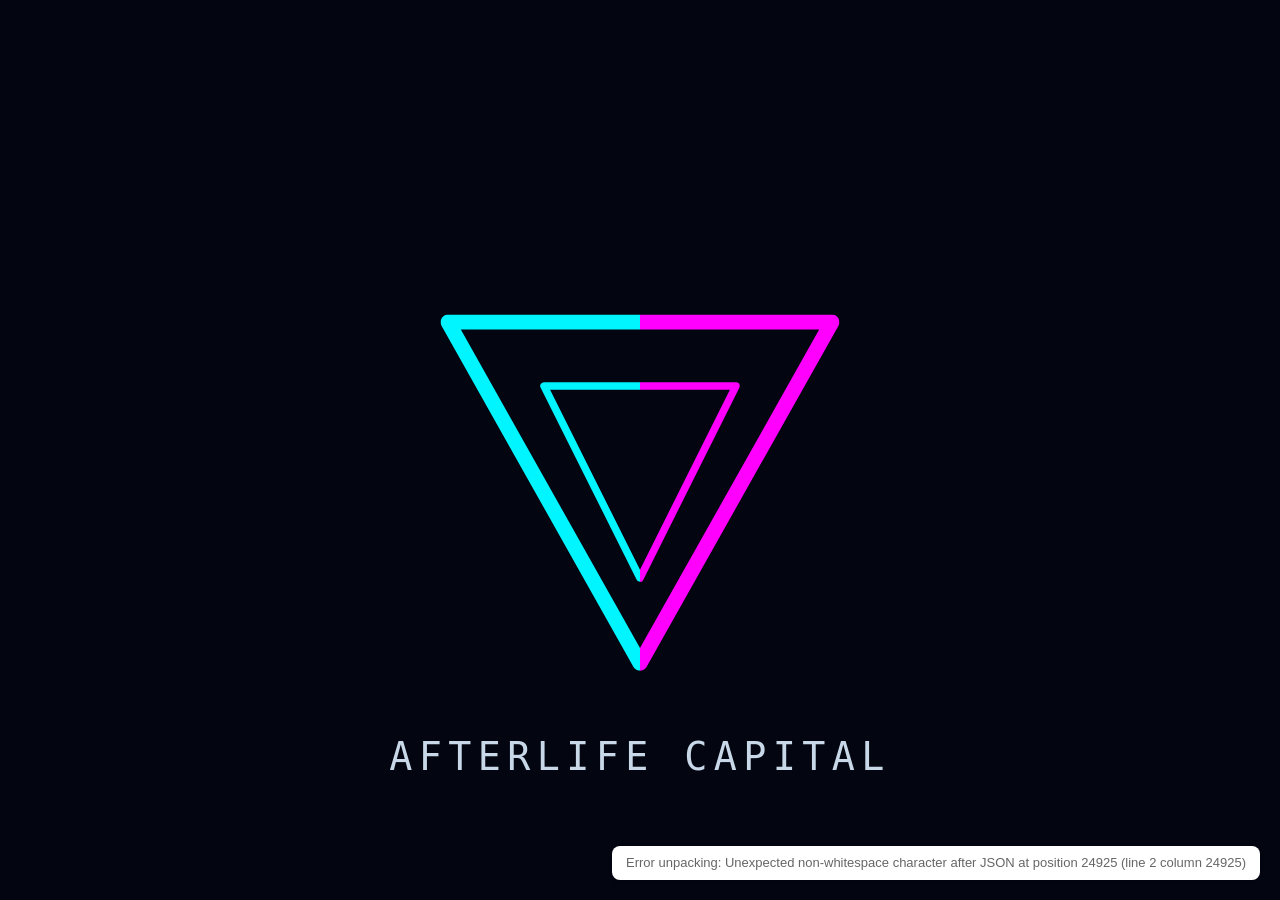
==== commit 378e1102: "fix(landing): link actualizado de Railway a sentinel.afterlifecapital.co" ====
--- a/index.html
+++ b/index.html
@@ -183,7 +183,7 @@
   </script>
 
   <script type="__bundler/template">
-"<!DOCTYPE html>\n<html lang=\"es\"><head>\n<meta charset=\"UTF-8\">\n<meta name=\"viewport\" content=\"width=device-width, initial-scale=1.0\">\n<title>AFTERLIFE CAPITAL — Infraestructura Autónoma de Inversión<\u002Ftitle>\n<link rel=\"icon\" type=\"image/svg+xml\" href=\"data:image/svg+xml;utf8,&lt;svg xmlns='http://www.w3.org/2000/svg' viewBox='0 0 64 64'&gt;&lt;defs&gt;&lt;clipPath id='l'&gt;&lt;rect x='0' y='0' width='32' height='64'/&gt;&lt;/clipPath&gt;&lt;clipPath id='r'&gt;&lt;rect x='32' y='0' width='32' height='64'/&gt;&lt;/clipPath&gt;&lt;/defs&gt;&lt;rect width='64' height='64' rx='12' fill='%2305060A'/&gt;&lt;g clip-path='url(%23l)'&gt;&lt;polygon points='12,16 52,16 32,52' fill='none' stroke='%2300f5ff' stroke-width='4' stroke-linejoin='round'/&gt;&lt;polygon points='22,22 42,22 32,42' fill='none' stroke='%2300f5ff' stroke-width='2' stroke-linejoin='round'/&gt;&lt;/g&gt;&lt;g clip-path='url(%23r)'&gt;&lt;polygon points='12,16 52,16 32,52' fill='none' stroke='%23ff00ff' stroke-width='4' stroke-linejoin='round'/&gt;&lt;polygon points='22,22 42,22 32,42' fill='none' stroke='%23ff00ff' stroke-width='2' stroke-linejoin='round'/&gt;&lt;/g&gt;&lt;/svg&gt;\">\n<style>/* cyrillic-ext */\n@font-face {\n  font-family: 'Inter';\n  font-style: normal;\n  font-weight: 300;\n  font-display: swap;\n  src: url(\"760ecb67-ce0e-406f-8e13-ebabf757d2e7\") format('woff2');\n  unicode-range: U+0460-052F, U+1C80-1C8A, U+20B4, U+2DE0-2DFF, U+A640-A69F, U+FE2E-FE2F;\n}\n/* cyrillic */\n@font-face {\n  font-family: 'Inter';\n  font-style: normal;\n  font-weight: 300;\n  font-display: swap;\n  src: url(\"e7b2c09e-ee01-4422-864d-d5ffc192e0ab\") format('woff2');\n  unicode-range: U+0301, U+0400-045F, U+0490-0491, U+04B0-04B1, U+2116;\n}\n/* greek-ext */\n@font-face {\n  font-family: 'Inter';\n  font-style: normal;\n  font-weight: 300;\n  font-display: swap;\n  src: url(\"a0d73f3d-6b88-4039-8021-3c523bf377be\") format('woff2');\n  unicode-range: U+1F00-1FFF;\n}\n/* greek */\n@font-face {\n  font-family: 'Inter';\n  font-style: normal;\n  font-weight: 300;\n  font-display: swap;\n  src: url(\"c159c41d-71ae-4990-8a63-0412a9537260\") format('woff2');\n  unicode-range: U+0370-0377, U+037A-037F, U+0384-038A, U+038C, U+038E-03A1, U+03A3-03FF;\n}\n/* vietnamese */\n@font-face {\n  font-family: 'Inter';\n  font-style: normal;\n  font-weight: 300;\n  font-display: swap;\n  src: url(\"7df76129-2e5e-469a-bb5d-76f6922336d3\") format('woff2');\n  unicode-range: U+0102-0103, U+0110-0111, U+0128-0129, U+0168-0169, U+01A0-01A1, U+01AF-01B0, U+0300-0301, U+0303-0304, U+0308-0309, U+0323, U+0329, U+1EA0-1EF9, U+20AB;\n}\n/* latin-ext */\n@font-face {\n  font-family: 'Inter';\n  font-style: normal;\n  font-weight: 300;\n  font-display: swap;\n  src: url(\"65b5520d-82fe-4516-87c7-cf50092d71c5\") format('woff2');\n  unicode-range: U+0100-02BA, U+02BD-02C5, U+02C7-02CC, U+02CE-02D7, U+02DD-02FF, U+0304, U+0308, U+0329, U+1D00-1DBF, U+1E00-1E9F, U+1EF2-1EFF, U+2020, U+20A0-20AB, U+20AD-20C0, U+2113, U+2C60-2C7F, U+A720-A7FF;\n}\n/* latin */\n@font-face {\n  font-family: 'Inter';\n  font-style: normal;\n  font-weight: 300;\n  font-display: swap;\n  src: url(\"8bf0e14f-a056-4b38-9033-8d5bcb1423ff\") format('woff2');\n  unicode-range: U+0000-00FF, U+0131, U+0152-0153, U+02BB-02BC, U+02C6, U+02DA, U+02DC, U+0304, U+0308, U+0329, U+2000-206F, U+20AC, U+2122, U+2191, U+2193, U+2212, U+2215, U+FEFF, U+FFFD;\n}\n/* cyrillic-ext */\n@font-face {\n  font-family: 'Inter';\n  font-style: normal;\n  font-weight: 400;\n  font-display: swap;\n  src: url(\"760ecb67-ce0e-406f-8e13-ebabf757d2e7\") format('woff2');\n  unicode-range: U+0460-052F, U+1C80-1C8A, U+20B4, U+2DE0-2DFF, U+A640-A69F, U+FE2E-FE2F;\n}\n/* cyrillic */\n@font-face {\n  font-family: 'Inter';\n  font-style: normal;\n  font-weight: 400;\n  font-display: swap;\n  src: url(\"e7b2c09e-ee01-4422-864d-d5ffc192e0ab\") format('woff2');\n  unicode-range: U+0301, U+0400-045F, U+0490-0491, U+04B0-04B1, U+2116;\n}\n/* greek-ext */\n@font-face {\n  font-family: 'Inter';\n  font-style: normal;\n  font-weight: 400;\n  font-display: swap;\n  src: url(\"a0d73f3d-6b88-4039-8021-3c523bf377be\") format('woff2');\n  unicode-range: U+1F00-1FFF;\n}\n/* greek */\n@font-face {\n  font-family: 'Inter';\n  font-style: normal;\n  font-weight: 400;\n  font-display: swap;\n  src: url(\"c159c41d-71ae-4990-8a63-0412a9537260\") format('woff2');\n  unicode-range: U+0370-0377, U+037A-037F, U+0384-038A, U+038C, U+038E-03A1, U+03A3-03FF;\n}\n/* vietnamese */\n@font-face {\n  font-family: 'Inter';\n  font-style: normal;\n  font-weight: 400;\n  font-display: swap;\n  src: url(\"7df76129-2e5e-469a-bb5d-76f6922336d3\") format('woff2');\n  unicode-range: U+0102-0103, U+0110-0111, U+0128-0129, U+0168-0169, U+01A0-01A1, U+01AF-01B0, U+0300-0301, U+0303-0304, U+0308-0309, U+0323, U+0329, U+1EA0-1EF9, U+20AB;\n}\n/* latin-ext */\n@font-face {\n  font-family: 'Inter';\n  font-style: normal;\n  font-weight: 400;\n  font-display: swap;\n  src: url(\"65b5520d-82fe-4516-87c7-cf50092d71c5\") format('woff2');\n  unicode-range: U+0100-02BA, U+02BD-02C5, U+02C7-02CC, U+02CE-02D7, U+02DD-02FF, U+0304, U+0308, U+0329, U+1D00-1DBF, U+1E00-1E9F, U+1EF2-1EFF, U+2020, U+20A0-20AB, U+20AD-20C0, U+2113, U+2C60-2C7F, U+A720-A7FF;\n}\n/* latin */\n@font-face {\n  font-family: 'Inter';\n  font-style: normal;\n  font-weight: 400;\n  font-display: swap;\n  src: url(\"8bf0e14f-a056-4b38-9033-8d5bcb1423ff\") format('woff2');\n  unicode-range: U+0000-00FF, U+0131, U+0152-0153, U+02BB-02BC, U+02C6, U+02DA, U+02DC, U+0304, U+0308, U+0329, U+2000-206F, U+20AC, U+2122, U+2191, U+2193, U+2212, U+2215, U+FEFF, U+FFFD;\n}\n/* cyrillic-ext */\n@font-face {\n  font-family: 'Inter';\n  font-style: normal;\n  font-weight: 600;\n  font-display: swap;\n  src: url(\"760ecb67-ce0e-406f-8e13-ebabf757d2e7\") format('woff2');\n  unicode-range: U+0460-052F, U+1C80-1C8A, U+20B4, U+2DE0-2DFF, U+A640-A69F, U+FE2E-FE2F;\n}\n/* cyrillic */\n@font-face {\n  font-family: 'Inter';\n  font-style: normal;\n  font-weight: 600;\n  font-display: swap;\n  src: url(\"e7b2c09e-ee01-4422-864d-d5ffc192e0ab\") format('woff2');\n  unicode-range: U+0301, U+0400-045F, U+0490-0491, U+04B0-04B1, U+2116;\n}\n/* greek-ext */\n@font-face {\n  font-family: 'Inter';\n  font-style: normal;\n  font-weight: 600;\n  font-display: swap;\n  src: url(\"a0d73f3d-6b88-4039-8021-3c523bf377be\") format('woff2');\n  unicode-range: U+1F00-1FFF;\n}\n/* greek */\n@font-face {\n  font-family: 'Inter';\n  font-style: normal;\n  font-weight: 600;\n  font-display: swap;\n  src: url(\"c159c41d-71ae-4990-8a63-0412a9537260\") format('woff2');\n  unicode-range: U+0370-0377, U+037A-037F, U+0384-038A, U+038C, U+038E-03A1, U+03A3-03FF;\n}\n/* vietnamese */\n@font-face {\n  font-family: 'Inter';\n  font-style: normal;\n  font-weight: 600;\n  font-display: swap;\n  src: url(\"7df76129-2e5e-469a-bb5d-76f6922336d3\") format('woff2');\n  unicode-range: U+0102-0103, U+0110-0111, U+0128-0129, U+0168-0169, U+01A0-01A1, U+01AF-01B0, U+0300-0301, U+0303-0304, U+0308-0309, U+0323, U+0329, U+1EA0-1EF9, U+20AB;\n}\n/* latin-ext */\n@font-face {\n  font-family: 'Inter';\n  font-style: normal;\n  font-weight: 600;\n  font-display: swap;\n  src: url(\"65b5520d-82fe-4516-87c7-cf50092d71c5\") format('woff2');\n  unicode-range: U+0100-02BA, U+02BD-02C5, U+02C7-02CC, U+02CE-02D7, U+02DD-02FF, U+0304, U+0308, U+0329, U+1D00-1DBF, U+1E00-1E9F, U+1EF2-1EFF, U+2020, U+20A0-20AB, U+20AD-20C0, U+2113, U+2C60-2C7F, U+A720-A7FF;\n}\n/* latin */\n@font-face {\n  font-family: 'Inter';\n  font-style: normal;\n  font-weight: 600;\n  font-display: swap;\n  src: url(\"8bf0e14f-a056-4b38-9033-8d5bcb1423ff\") format('woff2');\n  unicode-range: U+0000-00FF, U+0131, U+0152-0153, U+02BB-02BC, U+02C6, U+02DA, U+02DC, U+0304, U+0308, U+0329, U+2000-206F, U+20AC, U+2122, U+2191, U+2193, U+2212, U+2215, U+FEFF, U+FFFD;\n}\n/* latin */\n@font-face {\n  font-family: 'Orbitron';\n  font-style: normal;\n  font-weight: 400;\n  font-display: swap;\n  src: url(\"a908a799-3588-43cf-8a5e-2b36a91f9102\") format('woff2');\n  unicode-range: U+0000-00FF, U+0131, U+0152-0153, U+02BB-02BC, U+02C6, U+02DA, U+02DC, U+0304, U+0308, U+0329, U+2000-206F, U+20AC, U+2122, U+2191, U+2193, U+2212, U+2215, U+FEFF, U+FFFD;\n}\n/* latin */\n@font-face {\n  font-family: 'Orbitron';\n  font-style: normal;\n  font-weight: 700;\n  font-display: swap;\n  src: url(\"a908a799-3588-43cf-8a5e-2b36a91f9102\") format('woff2');\n  unicode-range: U+0000-00FF, U+0131, U+0152-0153, U+02BB-02BC, U+02C6, U+02DA, U+02DC, U+0304, U+0308, U+0329, U+2000-206F, U+20AC, U+2122, U+2191, U+2193, U+2212, U+2215, U+FEFF, U+FFFD;\n}\n/* latin */\n@font-face {\n  font-family: 'Orbitron';\n  font-style: normal;\n  font-weight: 900;\n  font-display: swap;\n  src: url(\"a908a799-3588-43cf-8a5e-2b36a91f9102\") format('woff2');\n  unicode-range: U+0000-00FF, U+0131, U+0152-0153, U+02BB-02BC, U+02C6, U+02DA, U+02DC, U+0304, U+0308, U+0329, U+2000-206F, U+20AC, U+2122, U+2191, U+2193, U+2212, U+2215, U+FEFF, U+FFFD;\n}\n/* latin */\n@font-face {\n  font-family: 'Share Tech Mono';\n  font-style: normal;\n  font-weight: 400;\n  font-display: swap;\n  src: url(\"766b9286-3744-4ef9-9926-5f111d42b7e3\") format('woff2');\n  unicode-range: U+0000-00FF, U+0131, U+0152-0153, U+02BB-02BC, U+02C6, U+02DA, U+02DC, U+0304, U+0308, U+0329, U+2000-206F, U+20AC, U+2122, U+2191, U+2193, U+2212, U+2215, U+FEFF, U+FFFD;\n}\n<\u002Fstyle>\n<script src=\"cfd52f18-8106-44dc-a456-0e9e12761ec2\"><\u002Fscript>\n<style>\n*,*::before,*::after{box-sizing:border-box;margin:0;padding:0}\n:root{\n  --cyan:#00f5ff;--magenta:#ff00ff;--yellow:#ffe000;--green:#00ff88;--red:#ff2060;\n  --bg:#030610;--bg2:#060d1f;--border:rgba(0,245,255,0.15);--text:#c8d8e8;--muted:#4a6080;\n  --mono:'Share Tech Mono',monospace;--display:'Orbitron',sans-serif;--body:'Inter',sans-serif\n}\nhtml{scroll-behavior:smooth}\nbody{background:var(--bg);color:var(--text);font-family:var(--body);overflow-x:hidden;min-width:320px}\nbody[data-lang=\"ja\"]{font-family:'Inter','Hiragino Sans','Yu Gothic',sans-serif}\nbody[data-lang=\"th\"]{font-family:'Inter','Sarabun',sans-serif}\n\nbody::before{content:'';position:fixed;inset:0;background-image:linear-gradient(rgba(0,245,255,0.03) 1px,transparent 1px),linear-gradient(90deg,rgba(0,245,255,0.03) 1px,transparent 1px);background-size:40px 40px;pointer-events:none;z-index:0}\n.orb{position:fixed;border-radius:50%;filter:blur(80px);pointer-events:none;z-index:0}\n.orb1{width:400px;height:400px;background:rgba(0,245,255,0.06);top:10%;left:-100px}\n.orb2{width:300px;height:300px;background:rgba(255,0,255,0.06);bottom:20%;right:-80px}\n.orb3{width:240px;height:240px;background:rgba(255,224,0,0.03);top:50%;left:40%}\n\n/* TICKER */\n.ticker-wrap{position:fixed;top:0;left:0;right:0;z-index:100;background:rgba(3,6,16,0.95);border-bottom:1px solid var(--border);overflow:hidden;height:28px;display:flex;align-items:center}\n.ticker-track{display:flex;gap:48px;animation:ticker 45s linear infinite;white-space:nowrap;font-family:var(--mono);font-size:10px;color:var(--muted)}\n.ticker-track .cy{color:var(--cyan)}.ticker-track .up{color:var(--green)}.ticker-track .dn{color:var(--red)}.ticker-track .ye{color:var(--yellow)}\n@keyframes ticker{0%{transform:translateX(0)}100%{transform:translateX(-50%)}}\n\n/* NAV */\nnav{position:fixed;top:28px;left:0;right:0;z-index:99;display:flex;align-items:center;justify-content:space-between;padding:0 24px;height:52px;background:rgba(3,6,16,0.9);backdrop-filter:blur(12px);border-bottom:1px solid var(--border);gap:12px}\n.nav-logo{font-family:var(--display);font-size:20px;font-weight:900;letter-spacing:0.14em;color:#fff;flex-shrink:0;text-shadow:0 0 18px rgba(0,245,255,0.35);display:inline-flex;align-items:center;gap:10px}\n.nav-logo .navico{width:22px;height:22px;flex-shrink:0;filter:drop-shadow(0 0 8px rgba(0,245,255,0.55))}\n.nav-logo > span{color:#fff}\n.nav-logo > span > span{color:var(--cyan)}\n@media (min-width: 720px){.nav-logo{font-size:22px}}\n.nav-right{display:flex;align-items:center;gap:14px}\n.nav-badge{font-family:var(--mono);font-size:10px;color:var(--yellow);border:1px solid var(--yellow);padding:3px 10px;letter-spacing:0.1em;white-space:nowrap}\n.lang{display:flex;gap:2px;font-family:var(--mono);font-size:10px;border:1px solid var(--border);background:rgba(0,0,0,0.4)}\n.lang button{font-family:var(--mono);font-size:10px;padding:5px 9px;background:transparent;border:none;color:var(--muted);cursor:pointer;letter-spacing:0.08em;transition:all 0.2s}\n.lang button:hover{color:var(--cyan)}\n.lang button.on{background:var(--cyan);color:var(--bg);font-weight:bold}\n\n@media (max-width: 720px){\n  nav{padding:0 14px}\n  .nav-logo{font-size:17px;letter-spacing:0.12em}\n  .nav-badge{display:none}\n  .lang button{padding:4px 7px}\n}\n\nsection{position:relative;z-index:1;padding:90px 24px 70px;max-width:1100px;margin:0 auto}\n.hero{min-height:100vh;display:flex;flex-direction:column;justify-content:center;padding-top:130px}\n.tag{font-family:var(--mono);font-size:11px;color:var(--cyan);letter-spacing:0.18em;margin-bottom:20px;opacity:0.85;display:inline-flex;align-items:center;gap:10px}\n.tag .tagico{width:18px;height:18px;flex-shrink:0;filter:drop-shadow(0 0 6px rgba(0,245,255,0.5))}\nh1{font-family:var(--display);font-size:clamp(34px,7vw,80px);font-weight:900;line-height:0.95;letter-spacing:-0.02em;margin-bottom:8px}\nh1 .w{color:#fff;display:block}\nh1 .c{color:var(--cyan);text-shadow:0 0 40px var(--cyan);display:block}\nh1 .m{color:var(--magenta);text-shadow:0 0 40px var(--magenta);display:block}\n.ver{font-family:var(--mono);font-size:11px;color:var(--yellow);margin-bottom:28px;letter-spacing:0.12em;margin-top:18px}\n.desc{font-size:15px;line-height:1.7;color:var(--text);max-width:600px;margin-bottom:40px;opacity:0.85}\n.stats{display:flex;gap:28px;flex-wrap:wrap;margin-bottom:40px}\n.stats > div{min-width:90px}\n.stat-val{font-family:var(--display);font-size:26px;font-weight:700;color:var(--cyan);text-shadow:0 0 20px rgba(0,245,255,0.5)}\n.stat-lbl{font-family:var(--mono);font-size:10px;color:var(--muted);letter-spacing:0.1em;text-transform:uppercase}\n.cta{display:flex;gap:14px;flex-wrap:wrap}\n.btn-p{font-family:var(--mono);font-size:12px;letter-spacing:0.1em;padding:12px 24px;background:var(--cyan);color:var(--bg);border:none;cursor:pointer;text-decoration:none;clip-path:polygon(8px 0%,100% 0%,calc(100% - 8px) 100%,0% 100%);font-weight:600;transition:all 0.2s;display:inline-block}\n.btn-p:hover{background:#fff;box-shadow:0 0 30px var(--cyan)}\n.btn-g{font-family:var(--mono);font-size:12px;letter-spacing:0.1em;padding:11px 24px;background:transparent;color:var(--cyan);border:1px solid var(--cyan);cursor:pointer;text-decoration:none;clip-path:polygon(8px 0%,100% 0%,calc(100% - 8px) 100%,0% 100%);transition:all 0.2s;display:inline-block}\n.btn-g:hover{background:rgba(0,245,255,0.1)}\n\n.divider{height:1px;background:linear-gradient(90deg,transparent,var(--cyan),transparent);opacity:0.3;margin:0 32px}\n\n.sec-tag{font-family:var(--mono);font-size:10px;color:var(--cyan);letter-spacing:0.2em;opacity:0.7;margin-bottom:10px}\n.sec-title{font-family:var(--display);font-size:clamp(24px,3.5vw,42px);font-weight:900;color:#fff;margin-bottom:14px;line-height:1.1}\n.sec-title em{font-style:normal;color:var(--cyan)}\n.sec-desc{font-size:14px;color:var(--text);opacity:0.75;max-width:580px;line-height:1.7;margin-bottom:48px}\n\n/* TERMINAL */\n.term{background:rgba(0,0,0,0.6);border:1px solid var(--border);border-radius:4px;overflow:hidden;font-family:var(--mono);font-size:11px;margin-bottom:0}\n.term-bar{display:flex;align-items:center;gap:6px;padding:8px 14px;background:rgba(0,245,255,0.05);border-bottom:1px solid var(--border)}\n.td{width:9px;height:9px;border-radius:50%}.td.r{background:#ff5f57}.td.y{background:#febc2e}.td.g{background:#28c840}\n.term-ttl{color:var(--muted);font-size:10px;margin-left:6px}\n.term-body{padding:14px;line-height:1.9;font-size:11.5px}\n.tl{display:flex;gap:10px;flex-wrap:wrap;align-items:flex-start}\n.tt{color:var(--muted);min-width:80px;flex-shrink:0}\n.ts{color:var(--yellow);flex-shrink:0}\n.ti{color:var(--cyan);flex-shrink:0}\n.tb{color:var(--green);flex-shrink:0}\n.tm{color:var(--text);opacity:0.85;flex:1;min-width:0}\n\n/* AGENTS */\n.agents{display:grid;grid-template-columns:repeat(auto-fit,minmax(240px,1fr));gap:18px}\n.acard{background:var(--bg2);border:1px solid var(--border);padding:24px;position:relative;overflow:hidden;transition:border-color 0.3s,transform 0.2s}\n.acard::before{content:'';position:absolute;top:0;left:0;right:0;height:2px;background:linear-gradient(90deg,var(--cyan),var(--magenta));opacity:0;transition:opacity 0.3s}\n.acard:hover{border-color:rgba(0,245,255,0.4);transform:translateY(-2px)}\n.acard:hover::before{opacity:1}\n.aico{font-size:22px;margin-bottom:14px;display:block;color:var(--cyan)}\n.aname{font-family:var(--display);font-size:13px;font-weight:700;color:var(--cyan);letter-spacing:0.1em;margin-bottom:6px}\n.arole{font-family:var(--mono);font-size:10px;color:var(--magenta);letter-spacing:0.1em;margin-bottom:10px;opacity:0.85}\n.adesc{font-size:12.5px;color:var(--text);opacity:0.78;line-height:1.65}\n\n/* ROADMAP */\n.roadmap{display:flex;flex-direction:column;position:relative}\n.roadmap::before{content:'';position:absolute;left:19px;top:0;bottom:0;width:1px;background:linear-gradient(180deg,var(--cyan),var(--magenta),transparent);opacity:0.35}\n.ritem{display:flex;gap:20px;padding:22px 0 22px 56px;position:relative}\n.ritem::before{content:'';position:absolute;left:13px;top:30px;width:13px;height:13px;border-radius:50%;background:var(--bg);border:2px solid var(--cyan);box-shadow:0 0 10px var(--cyan)}\n.ritem.done::before{background:var(--cyan)}\n.ritem.active::before{background:var(--yellow);border-color:var(--yellow);box-shadow:0 0 14px var(--yellow);animation:pd 2s infinite}\n.ritem.future::before{background:var(--bg);border-color:var(--muted);box-shadow:none;opacity:0.6}\n@keyframes pd{0%,100%{opacity:1;transform:scale(1)}50%{opacity:0.5;transform:scale(0.85)}}\n.rph{font-family:var(--mono);font-size:10px;color:var(--muted);letter-spacing:0.15em;text-transform:uppercase;margin-bottom:6px}\n.ritem.active .rph{color:var(--yellow)}\n.ritem.done .rph{color:var(--green)}\n.rtit{font-family:var(--display);font-size:15px;font-weight:700;color:#fff;margin-bottom:7px}\n.rdesc{font-size:12.5px;color:var(--text);opacity:0.75;line-height:1.65;max-width:580px}\n\n/* TECH STACK */\n.sgrid2{display:grid;grid-template-columns:repeat(auto-fit,minmax(160px,1fr));gap:14px}\n.scard2{background:var(--bg2);border:1px solid var(--border);padding:22px 16px;text-align:center;transition:border-color 0.3s,transform 0.2s}\n.scard2:hover{border-color:rgba(0,245,255,0.4);transform:translateY(-2px)}\n.sico{font-size:28px;margin-bottom:10px;display:block;color:var(--cyan)}\n.snm{font-family:var(--display);font-size:11px;font-weight:700;color:var(--cyan);letter-spacing:0.1em;margin-bottom:6px}\n.sdsc{font-size:11.5px;color:var(--muted);line-height:1.55}\n\n/* MANIFESTO */\n.manifesto-wrap{padding:90px 24px;text-align:center;position:relative;z-index:1}\n.manifesto{font-family:var(--display);font-size:clamp(15px,2.4vw,23px);line-height:1.6;color:rgba(255,255,255,0.18);max-width:860px;margin:0 auto;font-weight:400}\n.manifesto .hl{color:#fff;text-shadow:0 0 30px rgba(0,245,255,0.4)}\n.manifesto .mc{color:var(--cyan)}\n.manifesto .mm{color:var(--magenta)}\n.manifesto p{margin-bottom:14px}\n\n/* FOOTER */\nfooter{position:relative;z-index:1;padding:32px 24px;border-top:1px solid var(--border);display:flex;align-items:center;justify-content:space-between;flex-wrap:wrap;gap:14px}\n.fl{font-family:var(--display);font-size:13px;font-weight:900;color:rgba(255,255,255,0.4);letter-spacing:0.1em}\n.fl span{color:var(--cyan)}\n.ft{font-family:var(--mono);font-size:10.5px;color:var(--muted);letter-spacing:0.05em}\n\n@media (max-width: 720px){\n  section{padding:70px 18px 50px}\n  .hero{padding-top:120px;min-height:auto;padding-bottom:40px}\n  .stats{gap:18px}\n  .stat-val{font-size:22px}\n  .ritem{padding-left:48px;gap:14px}\n  .roadmap::before{left:17px}\n  .ritem::before{left:11px}\n  .agents{grid-template-columns:1fr}\n  .term-body{font-size:10.5px}\n  .tt{min-width:64px}\n}\n<\u002Fstyle>\n<\u002Fhead>\n\n<body data-lang=\"es\">\n\n<div class=\"orb orb1\"><\u002Fdiv>\n<div class=\"orb orb2\"><\u002Fdiv>\n<div class=\"orb orb3\"><\u002Fdiv>\n\n<div class=\"ticker-wrap\">\n  <div class=\"ticker-track\">\n    <span class=\"cy\">AFTERLIFE CAPITAL<\u002Fspan><span class=\"ye\">SENTINEL v0.5<\u002Fspan><span class=\"up\">PAPER TRADING ACTIVE<\u002Fspan><span class=\"cy\">9 STRATEGIES<\u002Fspan><span class=\"cy\">5 CORE AGENTS<\u002Fspan><span class=\"up\">BOT v0.1 ● RUNNING<\u002Fspan><span class=\"ye\">TARGET LIVE: 27 JUN 2026<\u002Fspan><span class=\"cy\">LANGGRAPH ORCHESTRATION<\u002Fspan><span class=\"cy\">MULTI-AGENT SYSTEM<\u002Fspan><span class=\"up\">AUTO-HEALING<\u002Fspan>\n    <span class=\"cy\">AFTERLIFE CAPITAL<\u002Fspan><span class=\"ye\">SENTINEL v0.5<\u002Fspan><span class=\"up\">PAPER TRADING ACTIVE<\u002Fspan><span class=\"cy\">9 STRATEGIES<\u002Fspan><span class=\"cy\">5 CORE AGENTS<\u002Fspan><span class=\"up\">BOT v0.1 ● RUNNING<\u002Fspan><span class=\"ye\">TARGET LIVE: 27 JUN 2026<\u002Fspan><span class=\"cy\">LANGGRAPH ORCHESTRATION<\u002Fspan><span class=\"cy\">MULTI-AGENT SYSTEM<\u002Fspan><span class=\"up\">AUTO-HEALING<\u002Fspan>\n  <\u002Fdiv>\n<\u002Fdiv>\n\n<nav>\n  <div class=\"nav-logo\"><svg class=\"navico\" viewBox=\"0 0 64 64\" xmlns=\"http://www.w3.org/2000/svg\" aria-hidden=\"true\"><defs><clipPath id=\"navL\"><rect x=\"0\" y=\"0\" width=\"32\" height=\"64\"><\u002Frect><\u002FclipPath><clipPath id=\"navR\"><rect x=\"32\" y=\"0\" width=\"32\" height=\"64\"><\u002Frect><\u002FclipPath><\u002Fdefs><g clip-path=\"url(#navL)\"><polygon points=\"32,8 56,52 8,52\" fill=\"none\" stroke=\"#00f5ff\" stroke-width=\"3.5\" stroke-linejoin=\"round\"><\u002Fpolygon><polygon points=\"32,22 46,46 18,46\" fill=\"none\" stroke=\"#00f5ff\" stroke-width=\"2\" stroke-linejoin=\"round\"><\u002Fpolygon><\u002Fg><g clip-path=\"url(#navR)\"><polygon points=\"32,8 56,52 8,52\" fill=\"none\" stroke=\"#ff00ff\" stroke-width=\"3.5\" stroke-linejoin=\"round\"><\u002Fpolygon><polygon points=\"32,22 46,46 18,46\" fill=\"none\" stroke=\"#ff00ff\" stroke-width=\"2\" stroke-linejoin=\"round\"><\u002Fpolygon><\u002Fg><\u002Fsvg><span>AFTER<span>LIFE<\u002Fspan><\u002Fspan><\u002Fdiv>\n  <div class=\"nav-right\">\n    <div class=\"nav-badge\" data-i18n=\"nav_badge\"><\u002Fdiv>\n    <div class=\"lang\" role=\"tablist\">\n      <button data-lang=\"es\" class=\"on\">ES<\u002Fbutton>\n      <button data-lang=\"en\">EN<\u002Fbutton>\n      <button data-lang=\"ja\">JA<\u002Fbutton>\n      <button data-lang=\"th\">TH<\u002Fbutton>\n    <\u002Fdiv>\n  <\u002Fdiv>\n<\u002Fnav>\n\n<section class=\"hero\">\n  <div class=\"tag\"><svg class=\"tagico\" viewBox=\"0 0 64 64\" xmlns=\"http://www.w3.org/2000/svg\" aria-hidden=\"true\"><defs><clipPath id=\"tagL\"><rect x=\"0\" y=\"0\" width=\"32\" height=\"64\"><\u002Frect><\u002FclipPath><clipPath id=\"tagR\"><rect x=\"32\" y=\"0\" width=\"32\" height=\"64\"><\u002Frect><\u002FclipPath><\u002Fdefs><g clip-path=\"url(#tagL)\"><polygon points=\"32,8 56,52 8,52\" fill=\"none\" stroke=\"#00f5ff\" stroke-width=\"3.5\" stroke-linejoin=\"round\"><\u002Fpolygon><polygon points=\"32,22 46,46 18,46\" fill=\"none\" stroke=\"#00f5ff\" stroke-width=\"2\" stroke-linejoin=\"round\"><\u002Fpolygon><\u002Fg><g clip-path=\"url(#tagR)\"><polygon points=\"32,8 56,52 8,52\" fill=\"none\" stroke=\"#ff00ff\" stroke-width=\"3.5\" stroke-linejoin=\"round\"><\u002Fpolygon><polygon points=\"32,22 46,46 18,46\" fill=\"none\" stroke=\"#ff00ff\" stroke-width=\"2\" stroke-linejoin=\"round\"><\u002Fpolygon><\u002Fg><\u002Fsvg><span data-i18n=\"hero_tag\"><\u002Fspan><\u002Fdiv>\n  <h1>\n    <span class=\"w\" data-i18n=\"hero_l1\"><\u002Fspan>\n    <span class=\"c\" data-i18n=\"hero_l2\"><\u002Fspan>\n    <span class=\"m\" data-i18n=\"hero_l3\"><\u002Fspan>\n  <\u002Fh1>\n  <div class=\"ver\" data-i18n=\"hero_ver\"><\u002Fdiv>\n  <p class=\"desc\" data-i18n=\"hero_desc\"><\u002Fp>\n  <div class=\"stats\">\n    <div><div class=\"stat-val\">9<\u002Fdiv><div class=\"stat-lbl\" data-i18n=\"stat1\"><\u002Fdiv><\u002Fdiv>\n    <div><div class=\"stat-val\">5<\u002Fdiv><div class=\"stat-lbl\" data-i18n=\"stat2\"><\u002Fdiv><\u002Fdiv>\n    <div><div class=\"stat-val\">24/7<\u002Fdiv><div class=\"stat-lbl\" data-i18n=\"stat3\"><\u002Fdiv><\u002Fdiv>\n    <div><div class=\"stat-val\">27/06<\u002Fdiv><div class=\"stat-lbl\" data-i18n=\"stat4\"><\u002Fdiv><\u002Fdiv>\n  <\u002Fdiv>\n  <div class=\"cta\">\n    <a href=\"https://bot-cambio-ruta-production.up.railway.app/\" target=\"_blank\" rel=\"noopener\" class=\"btn-p\" data-i18n=\"cta_panel\"><\u002Fa>\n  <\u002Fdiv>\n<\u002Fsection>\n\n<div class=\"divider\"><\u002Fdiv>\n\n<section>\n  <div class=\"tag\" data-i18n=\"sec_status_tag\"><\u002Fdiv>\n  <div class=\"term\">\n    <div class=\"term-bar\"><div class=\"td r\"><\u002Fdiv><div class=\"td y\"><\u002Fdiv><div class=\"td g\"><\u002Fdiv><span class=\"term-ttl\">afterlife_capital@sentinel-v05 — bash — live log<\u002Fspan><\u002Fdiv>\n    <div class=\"term-body\">\n      <div class=\"tl\"><span class=\"tt\">SISTEMA<\u002Fspan><span class=\"ts\">[SYS]<\u002Fspan><span class=\"tm\" data-i18n=\"log_sys\"><\u002Fspan><\u002Fdiv>\n      <div class=\"tl\"><span class=\"tt\">S-01<\u002Fspan><span class=\"ti\">[INFO]<\u002Fspan><span class=\"tm\" data-i18n=\"log_s01\"><\u002Fspan><\u002Fdiv>\n      <div class=\"tl\"><span class=\"tt\">BUILD<\u002Fspan><span class=\"ts\">[SYS]<\u002Fspan><span class=\"tm\" data-i18n=\"log_build\"><\u002Fspan><\u002Fdiv>\n      <div class=\"tl\"><span class=\"tt\">STACK<\u002Fspan><span class=\"ti\">[INFO]<\u002Fspan><span class=\"tm\" data-i18n=\"log_stack\"><\u002Fspan><\u002Fdiv>\n      <div class=\"tl\"><span class=\"tt\">NEXT<\u002Fspan><span class=\"tb\">[BUILD]<\u002Fspan><span class=\"tm\" data-i18n=\"log_next\"><\u002Fspan><\u002Fdiv>\n      <div class=\"tl\"><span class=\"tt\">TARGET<\u002Fspan><span class=\"tb\">[GOAL]<\u002Fspan><span class=\"tm\" data-i18n=\"log_target\"><\u002Fspan><\u002Fdiv>\n    <\u002Fdiv>\n  <\u002Fdiv>\n<\u002Fsection>\n\n<div class=\"divider\"><\u002Fdiv>\n\n<section id=\"arq\">\n  <div class=\"sec-tag\" data-i18n=\"arq_tag\"><\u002Fdiv>\n  <h2 class=\"sec-title\"><span data-i18n=\"arq_title_a\"><\u002Fspan><em data-i18n=\"arq_title_em\"><\u002Fem><span data-i18n=\"arq_title_b\"><\u002Fspan><\u002Fh2>\n  <p class=\"sec-desc\" data-i18n=\"arq_desc\"><\u002Fp>\n  <div class=\"agents\">\n    <div class=\"acard\"><span class=\"aico\">⌬<\u002Fspan><div class=\"aname\" data-i18n=\"a1n\"><\u002Fdiv><div class=\"arole\" data-i18n=\"a1r\"><\u002Fdiv><div class=\"adesc\" data-i18n=\"a1d\"><\u002Fdiv><\u002Fdiv>\n    <div class=\"acard\"><span class=\"aico\">◈<\u002Fspan><div class=\"aname\" data-i18n=\"a2n\"><\u002Fdiv><div class=\"arole\" data-i18n=\"a2r\"><\u002Fdiv><div class=\"adesc\" data-i18n=\"a2d\"><\u002Fdiv><\u002Fdiv>\n    <div class=\"acard\"><span class=\"aico\">◉<\u002Fspan><div class=\"aname\" data-i18n=\"a3n\"><\u002Fdiv><div class=\"arole\" data-i18n=\"a3r\"><\u002Fdiv><div class=\"adesc\" data-i18n=\"a3d\"><\u002Fdiv><\u002Fdiv>\n    <div class=\"acard\"><span class=\"aico\">▤<\u002Fspan><div class=\"aname\" data-i18n=\"a4n\"><\u002Fdiv><div class=\"arole\" data-i18n=\"a4r\"><\u002Fdiv><div class=\"adesc\" data-i18n=\"a4d\"><\u002Fdiv><\u002Fdiv>\n    <div class=\"acard\"><span class=\"aico\">⬢<\u002Fspan><div class=\"aname\" data-i18n=\"a5n\"><\u002Fdiv><div class=\"arole\" data-i18n=\"a5r\"><\u002Fdiv><div class=\"adesc\" data-i18n=\"a5d\"><\u002Fdiv><\u002Fdiv>\n  <\u002Fdiv>\n<\u002Fsection>\n\n<div class=\"divider\"><\u002Fdiv>\n\n<section>\n  <div class=\"sec-tag\" data-i18n=\"road_tag\"><\u002Fdiv>\n  <h2 class=\"sec-title\"><span data-i18n=\"road_title_a\"><\u002Fspan><em data-i18n=\"road_title_em\"><\u002Fem><span data-i18n=\"road_title_b\"><\u002Fspan><\u002Fh2>\n  <p class=\"sec-desc\" data-i18n=\"road_desc\"><\u002Fp>\n  <div class=\"roadmap\">\n    <div class=\"ritem done\"><div><div class=\"rph\" data-i18n=\"p0_ph\"><\u002Fdiv><div class=\"rtit\" data-i18n=\"p0_t\"><\u002Fdiv><div class=\"rdesc\" data-i18n=\"p0_d\"><\u002Fdiv><\u002Fdiv><\u002Fdiv>\n    <div class=\"ritem done\"><div><div class=\"rph\" data-i18n=\"p1_ph\"><\u002Fdiv><div class=\"rtit\" data-i18n=\"p1_t\"><\u002Fdiv><div class=\"rdesc\" data-i18n=\"p1_d\"><\u002Fdiv><\u002Fdiv><\u002Fdiv>\n    <div class=\"ritem active\"><div><div class=\"rph\" data-i18n=\"p2_ph\"><\u002Fdiv><div class=\"rtit\" data-i18n=\"p2_t\"><\u002Fdiv><div class=\"rdesc\" data-i18n=\"p2_d\"><\u002Fdiv><\u002Fdiv><\u002Fdiv>\n    <div class=\"ritem future\"><div><div class=\"rph\" data-i18n=\"p3_ph\"><\u002Fdiv><div class=\"rtit\" data-i18n=\"p3_t\"><\u002Fdiv><div class=\"rdesc\" data-i18n=\"p3_d\"><\u002Fdiv><\u002Fdiv><\u002Fdiv>\n    <div class=\"ritem future\"><div><div class=\"rph\" data-i18n=\"p4_ph\"><\u002Fdiv><div class=\"rtit\" data-i18n=\"p4_t\"><\u002Fdiv><div class=\"rdesc\" data-i18n=\"p4_d\"><\u002Fdiv><\u002Fdiv><\u002Fdiv>\n    <div class=\"ritem future\"><div><div class=\"rph\" data-i18n=\"p5_ph\"><\u002Fdiv><div class=\"rtit\" data-i18n=\"p5_t\"><\u002Fdiv><div class=\"rdesc\" data-i18n=\"p5_d\"><\u002Fdiv><\u002Fdiv><\u002Fdiv>\n  <\u002Fdiv>\n<\u002Fsection>\n\n<div class=\"divider\"><\u002Fdiv>\n\n<section>\n  <div class=\"sec-tag\" data-i18n=\"tech_tag\"><\u002Fdiv>\n  <h2 class=\"sec-title\"><span data-i18n=\"tech_title_a\"><\u002Fspan><em data-i18n=\"tech_title_em\"><\u002Fem><span data-i18n=\"tech_title_b\"><\u002Fspan><\u002Fh2>\n  <p class=\"sec-desc\" data-i18n=\"tech_desc\"><\u002Fp>\n  <div class=\"sgrid2\">\n    <div class=\"scard2\"><span class=\"sico\">🐍<\u002Fspan><div class=\"snm\" data-i18n=\"t1n\"><\u002Fdiv><div class=\"sdsc\" data-i18n=\"t1d\"><\u002Fdiv><\u002Fdiv>\n    <div class=\"scard2\"><span class=\"sico\">🕸<\u002Fspan><div class=\"snm\" data-i18n=\"t2n\"><\u002Fdiv><div class=\"sdsc\" data-i18n=\"t2d\"><\u002Fdiv><\u002Fdiv>\n    <div class=\"scard2\"><span class=\"sico\">🗄<\u002Fspan><div class=\"snm\" data-i18n=\"t3n\"><\u002Fdiv><div class=\"sdsc\" data-i18n=\"t3d\"><\u002Fdiv><\u002Fdiv>\n    <div class=\"scard2\"><span class=\"sico\">📈<\u002Fspan><div class=\"snm\" data-i18n=\"t4n\"><\u002Fdiv><div class=\"sdsc\" data-i18n=\"t4d\"><\u002Fdiv><\u002Fdiv>\n    <div class=\"scard2\"><span class=\"sico\">📰<\u002Fspan><div class=\"snm\" data-i18n=\"t5n\"><\u002Fdiv><div class=\"sdsc\" data-i18n=\"t5d\"><\u002Fdiv><\u002Fdiv>\n  <\u002Fdiv>\n<\u002Fsection>\n\n<div class=\"divider\"><\u002Fdiv>\n\n<div class=\"manifesto-wrap\">\n  <div class=\"sec-tag\" style=\"text-align:center\" data-i18n=\"manifesto_tag\"><\u002Fdiv>\n  <div class=\"manifesto\">\n    <p><span class=\"hl\" data-i18n=\"m_l1a\"><\u002Fspan><span data-i18n=\"m_l1b\"><\u002Fspan><\u002Fp>\n    <p><span class=\"mc\" data-i18n=\"m_l2a\"><\u002Fspan><span data-i18n=\"m_l2b\"><\u002Fspan><span class=\"hl\" data-i18n=\"m_l2c\"><\u002Fspan><\u002Fp>\n    <p><span data-i18n=\"m_l4a\"><\u002Fspan><span class=\"mm\" data-i18n=\"m_l4em\"><\u002Fspan><span data-i18n=\"m_l4b\"><\u002Fspan><span class=\"hl\" data-i18n=\"m_l4hl\"><\u002Fspan><\u002Fp>\n    <p><span data-i18n=\"m_l5a\"><\u002Fspan><span class=\"mc\" data-i18n=\"m_l5b\"><\u002Fspan><\u002Fp>\n  <\u002Fdiv>\n<\u002Fdiv>\n\n<footer>\n  <div class=\"fl\">AFTER<span>LIFE<\u002Fspan>.CAPITAL<\u002Fdiv>\n  <div class=\"ft\" data-i18n=\"foot_credit\"><\u002Fdiv>\n  <div class=\"ft\" data-i18n=\"foot_status\"><\u002Fdiv>\n<\u002Ffooter>\n\n<script>\n(function(){\n  const I18N = window.I18N;\n  const langButtons = document.querySelectorAll('.lang button');\n  const HTML_LANGS = {es:'es', en:'en', ja:'ja', th:'th'};\n\n  function applyLang(lang){\n    const dict = I18N[lang] || I18N.es;\n    document.body.dataset.lang = lang;\n    document.documentElement.lang = HTML_LANGS[lang] || 'es';\n    document.querySelectorAll('[data-i18n]').forEach(el => {\n      const key = el.getAttribute('data-i18n');\n      if (dict[key] !== undefined) el.textContent = dict[key];\n    });\n    langButtons.forEach(b => b.classList.toggle('on', b.dataset.lang === lang));\n    try { localStorage.setItem('afterlife_lang', lang); } catch(e){}\n  }\n\n  langButtons.forEach(b => b.addEventListener('click', () => applyLang(b.dataset.lang)));\n\n  let initial = 'es';\n  try {\n    const saved = localStorage.getItem('afterlife_lang');\n    if (saved && I18N[saved]) initial = saved;\n    else {\n      const nav = (navigator.language || 'es').toLowerCase();\n      if (nav.startsWith('en')) initial = 'en';\n      else if (nav.startsWith('ja')) initial = 'ja';\n      else if (nav.startsWith('th')) initial = 'th';\n    }\n  } catch(e){}\n  applyLang(initial);\n})();\n<\u002Fscript>\n\n\n<\u002Fbody><\u002Fhtml>"
+"<!DOCTYPE html>\n<html lang=\"es\"><head>\n<meta charset=\"UTF-8\">\n<meta name=\"viewport\" content=\"width=device-width, initial-scale=1.0\">\n<title>AFTERLIFE CAPITAL — Infraestructura Autónoma de Inversión<\u002Ftitle>\n<link rel=\"icon\" type=\"image/svg+xml\" href=\"data:image/svg+xml;utf8,&lt;svg xmlns='http://www.w3.org/2000/svg' viewBox='0 0 64 64'&gt;&lt;defs&gt;&lt;clipPath id='l'&gt;&lt;rect x='0' y='0' width='32' height='64'/&gt;&lt;/clipPath&gt;&lt;clipPath id='r'&gt;&lt;rect x='32' y='0' width='32' height='64'/&gt;&lt;/clipPath&gt;&lt;/defs&gt;&lt;rect width='64' height='64' rx='12' fill='%2305060A'/&gt;&lt;g clip-path='url(%23l)'&gt;&lt;polygon points='12,16 52,16 32,52' fill='none' stroke='%2300f5ff' stroke-width='4' stroke-linejoin='round'/&gt;&lt;polygon points='22,22 42,22 32,42' fill='none' stroke='%2300f5ff' stroke-width='2' stroke-linejoin='round'/&gt;&lt;/g&gt;&lt;g clip-path='url(%23r)'&gt;&lt;polygon points='12,16 52,16 32,52' fill='none' stroke='%23ff00ff' stroke-width='4' stroke-linejoin='round'/&gt;&lt;polygon points='22,22 42,22 32,42' fill='none' stroke='%23ff00ff' stroke-width='2' stroke-linejoin='round'/&gt;&lt;/g&gt;&lt;/svg&gt;\">\n<style>/* cyrillic-ext */\n@font-face {\n  font-family: 'Inter';\n  font-style: normal;\n  font-weight: 300;\n  font-display: swap;\n  src: url(\"760ecb67-ce0e-406f-8e13-ebabf757d2e7\") format('woff2');\n  unicode-range: U+0460-052F, U+1C80-1C8A, U+20B4, U+2DE0-2DFF, U+A640-A69F, U+FE2E-FE2F;\n}\n/* cyrillic */\n@font-face {\n  font-family: 'Inter';\n  font-style: normal;\n  font-weight: 300;\n  font-display: swap;\n  src: url(\"e7b2c09e-ee01-4422-864d-d5ffc192e0ab\") format('woff2');\n  unicode-range: U+0301, U+0400-045F, U+0490-0491, U+04B0-04B1, U+2116;\n}\n/* greek-ext */\n@font-face {\n  font-family: 'Inter';\n  font-style: normal;\n  font-weight: 300;\n  font-display: swap;\n  src: url(\"a0d73f3d-6b88-4039-8021-3c523bf377be\") format('woff2');\n  unicode-range: U+1F00-1FFF;\n}\n/* greek */\n@font-face {\n  font-family: 'Inter';\n  font-style: normal;\n  font-weight: 300;\n  font-display: swap;\n  src: url(\"c159c41d-71ae-4990-8a63-0412a9537260\") format('woff2');\n  unicode-range: U+0370-0377, U+037A-037F, U+0384-038A, U+038C, U+038E-03A1, U+03A3-03FF;\n}\n/* vietnamese */\n@font-face {\n  font-family: 'Inter';\n  font-style: normal;\n  font-weight: 300;\n  font-display: swap;\n  src: url(\"7df76129-2e5e-469a-bb5d-76f6922336d3\") format('woff2');\n  unicode-range: U+0102-0103, U+0110-0111, U+0128-0129, U+0168-0169, U+01A0-01A1, U+01AF-01B0, U+0300-0301, U+0303-0304, U+0308-0309, U+0323, U+0329, U+1EA0-1EF9, U+20AB;\n}\n/* latin-ext */\n@font-face {\n  font-family: 'Inter';\n  font-style: normal;\n  font-weight: 300;\n  font-display: swap;\n  src: url(\"65b5520d-82fe-4516-87c7-cf50092d71c5\") format('woff2');\n  unicode-range: U+0100-02BA, U+02BD-02C5, U+02C7-02CC, U+02CE-02D7, U+02DD-02FF, U+0304, U+0308, U+0329, U+1D00-1DBF, U+1E00-1E9F, U+1EF2-1EFF, U+2020, U+20A0-20AB, U+20AD-20C0, U+2113, U+2C60-2C7F, U+A720-A7FF;\n}\n/* latin */\n@font-face {\n  font-family: 'Inter';\n  font-style: normal;\n  font-weight: 300;\n  font-display: swap;\n  src: url(\"8bf0e14f-a056-4b38-9033-8d5bcb1423ff\") format('woff2');\n  unicode-range: U+0000-00FF, U+0131, U+0152-0153, U+02BB-02BC, U+02C6, U+02DA, U+02DC, U+0304, U+0308, U+0329, U+2000-206F, U+20AC, U+2122, U+2191, U+2193, U+2212, U+2215, U+FEFF, U+FFFD;\n}\n/* cyrillic-ext */\n@font-face {\n  font-family: 'Inter';\n  font-style: normal;\n  font-weight: 400;\n  font-display: swap;\n  src: url(\"760ecb67-ce0e-406f-8e13-ebabf757d2e7\") format('woff2');\n  unicode-range: U+0460-052F, U+1C80-1C8A, U+20B4, U+2DE0-2DFF, U+A640-A69F, U+FE2E-FE2F;\n}\n/* cyrillic */\n@font-face {\n  font-family: 'Inter';\n  font-style: normal;\n  font-weight: 400;\n  font-display: swap;\n  src: url(\"e7b2c09e-ee01-4422-864d-d5ffc192e0ab\") format('woff2');\n  unicode-range: U+0301, U+0400-045F, U+0490-0491, U+04B0-04B1, U+2116;\n}\n/* greek-ext */\n@font-face {\n  font-family: 'Inter';\n  font-style: normal;\n  font-weight: 400;\n  font-display: swap;\n  src: url(\"a0d73f3d-6b88-4039-8021-3c523bf377be\") format('woff2');\n  unicode-range: U+1F00-1FFF;\n}\n/* greek */\n@font-face {\n  font-family: 'Inter';\n  font-style: normal;\n  font-weight: 400;\n  font-display: swap;\n  src: url(\"c159c41d-71ae-4990-8a63-0412a9537260\") format('woff2');\n  unicode-range: U+0370-0377, U+037A-037F, U+0384-038A, U+038C, U+038E-03A1, U+03A3-03FF;\n}\n/* vietnamese */\n@font-face {\n  font-family: 'Inter';\n  font-style: normal;\n  font-weight: 400;\n  font-display: swap;\n  src: url(\"7df76129-2e5e-469a-bb5d-76f6922336d3\") format('woff2');\n  unicode-range: U+0102-0103, U+0110-0111, U+0128-0129, U+0168-0169, U+01A0-01A1, U+01AF-01B0, U+0300-0301, U+0303-0304, U+0308-0309, U+0323, U+0329, U+1EA0-1EF9, U+20AB;\n}\n/* latin-ext */\n@font-face {\n  font-family: 'Inter';\n  font-style: normal;\n  font-weight: 400;\n  font-display: swap;\n  src: url(\"65b5520d-82fe-4516-87c7-cf50092d71c5\") format('woff2');\n  unicode-range: U+0100-02BA, U+02BD-02C5, U+02C7-02CC, U+02CE-02D7, U+02DD-02FF, U+0304, U+0308, U+0329, U+1D00-1DBF, U+1E00-1E9F, U+1EF2-1EFF, U+2020, U+20A0-20AB, U+20AD-20C0, U+2113, U+2C60-2C7F, U+A720-A7FF;\n}\n/* latin */\n@font-face {\n  font-family: 'Inter';\n  font-style: normal;\n  font-weight: 400;\n  font-display: swap;\n  src: url(\"8bf0e14f-a056-4b38-9033-8d5bcb1423ff\") format('woff2');\n  unicode-range: U+0000-00FF, U+0131, U+0152-0153, U+02BB-02BC, U+02C6, U+02DA, U+02DC, U+0304, U+0308, U+0329, U+2000-206F, U+20AC, U+2122, U+2191, U+2193, U+2212, U+2215, U+FEFF, U+FFFD;\n}\n/* cyrillic-ext */\n@font-face {\n  font-family: 'Inter';\n  font-style: normal;\n  font-weight: 600;\n  font-display: swap;\n  src: url(\"760ecb67-ce0e-406f-8e13-ebabf757d2e7\") format('woff2');\n  unicode-range: U+0460-052F, U+1C80-1C8A, U+20B4, U+2DE0-2DFF, U+A640-A69F, U+FE2E-FE2F;\n}\n/* cyrillic */\n@font-face {\n  font-family: 'Inter';\n  font-style: normal;\n  font-weight: 600;\n  font-display: swap;\n  src: url(\"e7b2c09e-ee01-4422-864d-d5ffc192e0ab\") format('woff2');\n  unicode-range: U+0301, U+0400-045F, U+0490-0491, U+04B0-04B1, U+2116;\n}\n/* greek-ext */\n@font-face {\n  font-family: 'Inter';\n  font-style: normal;\n  font-weight: 600;\n  font-display: swap;\n  src: url(\"a0d73f3d-6b88-4039-8021-3c523bf377be\") format('woff2');\n  unicode-range: U+1F00-1FFF;\n}\n/* greek */\n@font-face {\n  font-family: 'Inter';\n  font-style: normal;\n  font-weight: 600;\n  font-display: swap;\n  src: url(\"c159c41d-71ae-4990-8a63-0412a9537260\") format('woff2');\n  unicode-range: U+0370-0377, U+037A-037F, U+0384-038A, U+038C, U+038E-03A1, U+03A3-03FF;\n}\n/* vietnamese */\n@font-face {\n  font-family: 'Inter';\n  font-style: normal;\n  font-weight: 600;\n  font-display: swap;\n  src: url(\"7df76129-2e5e-469a-bb5d-76f6922336d3\") format('woff2');\n  unicode-range: U+0102-0103, U+0110-0111, U+0128-0129, U+0168-0169, U+01A0-01A1, U+01AF-01B0, U+0300-0301, U+0303-0304, U+0308-0309, U+0323, U+0329, U+1EA0-1EF9, U+20AB;\n}\n/* latin-ext */\n@font-face {\n  font-family: 'Inter';\n  font-style: normal;\n  font-weight: 600;\n  font-display: swap;\n  src: url(\"65b5520d-82fe-4516-87c7-cf50092d71c5\") format('woff2');\n  unicode-range: U+0100-02BA, U+02BD-02C5, U+02C7-02CC, U+02CE-02D7, U+02DD-02FF, U+0304, U+0308, U+0329, U+1D00-1DBF, U+1E00-1E9F, U+1EF2-1EFF, U+2020, U+20A0-20AB, U+20AD-20C0, U+2113, U+2C60-2C7F, U+A720-A7FF;\n}\n/* latin */\n@font-face {\n  font-family: 'Inter';\n  font-style: normal;\n  font-weight: 600;\n  font-display: swap;\n  src: url(\"8bf0e14f-a056-4b38-9033-8d5bcb1423ff\") format('woff2');\n  unicode-range: U+0000-00FF, U+0131, U+0152-0153, U+02BB-02BC, U+02C6, U+02DA, U+02DC, U+0304, U+0308, U+0329, U+2000-206F, U+20AC, U+2122, U+2191, U+2193, U+2212, U+2215, U+FEFF, U+FFFD;\n}\n/* latin */\n@font-face {\n  font-family: 'Orbitron';\n  font-style: normal;\n  font-weight: 400;\n  font-display: swap;\n  src: url(\"a908a799-3588-43cf-8a5e-2b36a91f9102\") format('woff2');\n  unicode-range: U+0000-00FF, U+0131, U+0152-0153, U+02BB-02BC, U+02C6, U+02DA, U+02DC, U+0304, U+0308, U+0329, U+2000-206F, U+20AC, U+2122, U+2191, U+2193, U+2212, U+2215, U+FEFF, U+FFFD;\n}\n/* latin */\n@font-face {\n  font-family: 'Orbitron';\n  font-style: normal;\n  font-weight: 700;\n  font-display: swap;\n  src: url(\"a908a799-3588-43cf-8a5e-2b36a91f9102\") format('woff2');\n  unicode-range: U+0000-00FF, U+0131, U+0152-0153, U+02BB-02BC, U+02C6, U+02DA, U+02DC, U+0304, U+0308, U+0329, U+2000-206F, U+20AC, U+2122, U+2191, U+2193, U+2212, U+2215, U+FEFF, U+FFFD;\n}\n/* latin */\n@font-face {\n  font-family: 'Orbitron';\n  font-style: normal;\n  font-weight: 900;\n  font-display: swap;\n  src: url(\"a908a799-3588-43cf-8a5e-2b36a91f9102\") format('woff2');\n  unicode-range: U+0000-00FF, U+0131, U+0152-0153, U+02BB-02BC, U+02C6, U+02DA, U+02DC, U+0304, U+0308, U+0329, U+2000-206F, U+20AC, U+2122, U+2191, U+2193, U+2212, U+2215, U+FEFF, U+FFFD;\n}\n/* latin */\n@font-face {\n  font-family: 'Share Tech Mono';\n  font-style: normal;\n  font-weight: 400;\n  font-display: swap;\n  src: url(\"766b9286-3744-4ef9-9926-5f111d42b7e3\") format('woff2');\n  unicode-range: U+0000-00FF, U+0131, U+0152-0153, U+02BB-02BC, U+02C6, U+02DA, U+02DC, U+0304, U+0308, U+0329, U+2000-206F, U+20AC, U+2122, U+2191, U+2193, U+2212, U+2215, U+FEFF, U+FFFD;\n}\n<\u002Fstyle>\n<script src=\"cfd52f18-8106-44dc-a456-0e9e12761ec2\"><\u002Fscript>\n<style>\n*,*::before,*::after{box-sizing:border-box;margin:0;padding:0}\n:root{\n  --cyan:#00f5ff;--magenta:#ff00ff;--yellow:#ffe000;--green:#00ff88;--red:#ff2060;\n  --bg:#030610;--bg2:#060d1f;--border:rgba(0,245,255,0.15);--text:#c8d8e8;--muted:#4a6080;\n  --mono:'Share Tech Mono',monospace;--display:'Orbitron',sans-serif;--body:'Inter',sans-serif\n}\nhtml{scroll-behavior:smooth}\nbody{background:var(--bg);color:var(--text);font-family:var(--body);overflow-x:hidden;min-width:320px}\nbody[data-lang=\"ja\"]{font-family:'Inter','Hiragino Sans','Yu Gothic',sans-serif}\nbody[data-lang=\"th\"]{font-family:'Inter','Sarabun',sans-serif}\n\nbody::before{content:'';position:fixed;inset:0;background-image:linear-gradient(rgba(0,245,255,0.03) 1px,transparent 1px),linear-gradient(90deg,rgba(0,245,255,0.03) 1px,transparent 1px);background-size:40px 40px;pointer-events:none;z-index:0}\n.orb{position:fixed;border-radius:50%;filter:blur(80px);pointer-events:none;z-index:0}\n.orb1{width:400px;height:400px;background:rgba(0,245,255,0.06);top:10%;left:-100px}\n.orb2{width:300px;height:300px;background:rgba(255,0,255,0.06);bottom:20%;right:-80px}\n.orb3{width:240px;height:240px;background:rgba(255,224,0,0.03);top:50%;left:40%}\n\n/* TICKER */\n.ticker-wrap{position:fixed;top:0;left:0;right:0;z-index:100;background:rgba(3,6,16,0.95);border-bottom:1px solid var(--border);overflow:hidden;height:28px;display:flex;align-items:center}\n.ticker-track{display:flex;gap:48px;animation:ticker 45s linear infinite;white-space:nowrap;font-family:var(--mono);font-size:10px;color:var(--muted)}\n.ticker-track .cy{color:var(--cyan)}.ticker-track .up{color:var(--green)}.ticker-track .dn{color:var(--red)}.ticker-track .ye{color:var(--yellow)}\n@keyframes ticker{0%{transform:translateX(0)}100%{transform:translateX(-50%)}}\n\n/* NAV */\nnav{position:fixed;top:28px;left:0;right:0;z-index:99;display:flex;align-items:center;justify-content:space-between;padding:0 24px;height:52px;background:rgba(3,6,16,0.9);backdrop-filter:blur(12px);border-bottom:1px solid var(--border);gap:12px}\n.nav-logo{font-family:var(--display);font-size:20px;font-weight:900;letter-spacing:0.14em;color:#fff;flex-shrink:0;text-shadow:0 0 18px rgba(0,245,255,0.35);display:inline-flex;align-items:center;gap:10px}\n.nav-logo .navico{width:22px;height:22px;flex-shrink:0;filter:drop-shadow(0 0 8px rgba(0,245,255,0.55))}\n.nav-logo > span{color:#fff}\n.nav-logo > span > span{color:var(--cyan)}\n@media (min-width: 720px){.nav-logo{font-size:22px}}\n.nav-right{display:flex;align-items:center;gap:14px}\n.nav-badge{font-family:var(--mono);font-size:10px;color:var(--yellow);border:1px solid var(--yellow);padding:3px 10px;letter-spacing:0.1em;white-space:nowrap}\n.lang{display:flex;gap:2px;font-family:var(--mono);font-size:10px;border:1px solid var(--border);background:rgba(0,0,0,0.4)}\n.lang button{font-family:var(--mono);font-size:10px;padding:5px 9px;background:transparent;border:none;color:var(--muted);cursor:pointer;letter-spacing:0.08em;transition:all 0.2s}\n.lang button:hover{color:var(--cyan)}\n.lang button.on{background:var(--cyan);color:var(--bg);font-weight:bold}\n\n@media (max-width: 720px){\n  nav{padding:0 14px}\n  .nav-logo{font-size:17px;letter-spacing:0.12em}\n  .nav-badge{display:none}\n  .lang button{padding:4px 7px}\n}\n\nsection{position:relative;z-index:1;padding:90px 24px 70px;max-width:1100px;margin:0 auto}\n.hero{min-height:100vh;display:flex;flex-direction:column;justify-content:center;padding-top:130px}\n.tag{font-family:var(--mono);font-size:11px;color:var(--cyan);letter-spacing:0.18em;margin-bottom:20px;opacity:0.85;display:inline-flex;align-items:center;gap:10px}\n.tag .tagico{width:18px;height:18px;flex-shrink:0;filter:drop-shadow(0 0 6px rgba(0,245,255,0.5))}\nh1{font-family:var(--display);font-size:clamp(34px,7vw,80px);font-weight:900;line-height:0.95;letter-spacing:-0.02em;margin-bottom:8px}\nh1 .w{color:#fff;display:block}\nh1 .c{color:var(--cyan);text-shadow:0 0 40px var(--cyan);display:block}\nh1 .m{color:var(--magenta);text-shadow:0 0 40px var(--magenta);display:block}\n.ver{font-family:var(--mono);font-size:11px;color:var(--yellow);margin-bottom:28px;letter-spacing:0.12em;margin-top:18px}\n.desc{font-size:15px;line-height:1.7;color:var(--text);max-width:600px;margin-bottom:40px;opacity:0.85}\n.stats{display:flex;gap:28px;flex-wrap:wrap;margin-bottom:40px}\n.stats > div{min-width:90px}\n.stat-val{font-family:var(--display);font-size:26px;font-weight:700;color:var(--cyan);text-shadow:0 0 20px rgba(0,245,255,0.5)}\n.stat-lbl{font-family:var(--mono);font-size:10px;color:var(--muted);letter-spacing:0.1em;text-transform:uppercase}\n.cta{display:flex;gap:14px;flex-wrap:wrap}\n.btn-p{font-family:var(--mono);font-size:12px;letter-spacing:0.1em;padding:12px 24px;background:var(--cyan);color:var(--bg);border:none;cursor:pointer;text-decoration:none;clip-path:polygon(8px 0%,100% 0%,calc(100% - 8px) 100%,0% 100%);font-weight:600;transition:all 0.2s;display:inline-block}\n.btn-p:hover{background:#fff;box-shadow:0 0 30px var(--cyan)}\n.btn-g{font-family:var(--mono);font-size:12px;letter-spacing:0.1em;padding:11px 24px;background:transparent;color:var(--cyan);border:1px solid var(--cyan);cursor:pointer;text-decoration:none;clip-path:polygon(8px 0%,100% 0%,calc(100% - 8px) 100%,0% 100%);transition:all 0.2s;display:inline-block}\n.btn-g:hover{background:rgba(0,245,255,0.1)}\n\n.divider{height:1px;background:linear-gradient(90deg,transparent,var(--cyan),transparent);opacity:0.3;margin:0 32px}\n\n.sec-tag{font-family:var(--mono);font-size:10px;color:var(--cyan);letter-spacing:0.2em;opacity:0.7;margin-bottom:10px}\n.sec-title{font-family:var(--display);font-size:clamp(24px,3.5vw,42px);font-weight:900;color:#fff;margin-bottom:14px;line-height:1.1}\n.sec-title em{font-style:normal;color:var(--cyan)}\n.sec-desc{font-size:14px;color:var(--text);opacity:0.75;max-width:580px;line-height:1.7;margin-bottom:48px}\n\n/* TERMINAL */\n.term{background:rgba(0,0,0,0.6);border:1px solid var(--border);border-radius:4px;overflow:hidden;font-family:var(--mono);font-size:11px;margin-bottom:0}\n.term-bar{display:flex;align-items:center;gap:6px;padding:8px 14px;background:rgba(0,245,255,0.05);border-bottom:1px solid var(--border)}\n.td{width:9px;height:9px;border-radius:50%}.td.r{background:#ff5f57}.td.y{background:#febc2e}.td.g{background:#28c840}\n.term-ttl{color:var(--muted);font-size:10px;margin-left:6px}\n.term-body{padding:14px;line-height:1.9;font-size:11.5px}\n.tl{display:flex;gap:10px;flex-wrap:wrap;align-items:flex-start}\n.tt{color:var(--muted);min-width:80px;flex-shrink:0}\n.ts{color:var(--yellow);flex-shrink:0}\n.ti{color:var(--cyan);flex-shrink:0}\n.tb{color:var(--green);flex-shrink:0}\n.tm{color:var(--text);opacity:0.85;flex:1;min-width:0}\n\n/* AGENTS */\n.agents{display:grid;grid-template-columns:repeat(auto-fit,minmax(240px,1fr));gap:18px}\n.acard{background:var(--bg2);border:1px solid var(--border);padding:24px;position:relative;overflow:hidden;transition:border-color 0.3s,transform 0.2s}\n.acard::before{content:'';position:absolute;top:0;left:0;right:0;height:2px;background:linear-gradient(90deg,var(--cyan),var(--magenta));opacity:0;transition:opacity 0.3s}\n.acard:hover{border-color:rgba(0,245,255,0.4);transform:translateY(-2px)}\n.acard:hover::before{opacity:1}\n.aico{font-size:22px;margin-bottom:14px;display:block;color:var(--cyan)}\n.aname{font-family:var(--display);font-size:13px;font-weight:700;color:var(--cyan);letter-spacing:0.1em;margin-bottom:6px}\n.arole{font-family:var(--mono);font-size:10px;color:var(--magenta);letter-spacing:0.1em;margin-bottom:10px;opacity:0.85}\n.adesc{font-size:12.5px;color:var(--text);opacity:0.78;line-height:1.65}\n\n/* ROADMAP */\n.roadmap{display:flex;flex-direction:column;position:relative}\n.roadmap::before{content:'';position:absolute;left:19px;top:0;bottom:0;width:1px;background:linear-gradient(180deg,var(--cyan),var(--magenta),transparent);opacity:0.35}\n.ritem{display:flex;gap:20px;padding:22px 0 22px 56px;position:relative}\n.ritem::before{content:'';position:absolute;left:13px;top:30px;width:13px;height:13px;border-radius:50%;background:var(--bg);border:2px solid var(--cyan);box-shadow:0 0 10px var(--cyan)}\n.ritem.done::before{background:var(--cyan)}\n.ritem.active::before{background:var(--yellow);border-color:var(--yellow);box-shadow:0 0 14px var(--yellow);animation:pd 2s infinite}\n.ritem.future::before{background:var(--bg);border-color:var(--muted);box-shadow:none;opacity:0.6}\n@keyframes pd{0%,100%{opacity:1;transform:scale(1)}50%{opacity:0.5;transform:scale(0.85)}}\n.rph{font-family:var(--mono);font-size:10px;color:var(--muted);letter-spacing:0.15em;text-transform:uppercase;margin-bottom:6px}\n.ritem.active .rph{color:var(--yellow)}\n.ritem.done .rph{color:var(--green)}\n.rtit{font-family:var(--display);font-size:15px;font-weight:700;color:#fff;margin-bottom:7px}\n.rdesc{font-size:12.5px;color:var(--text);opacity:0.75;line-height:1.65;max-width:580px}\n\n/* TECH STACK */\n.sgrid2{display:grid;grid-template-columns:repeat(auto-fit,minmax(160px,1fr));gap:14px}\n.scard2{background:var(--bg2);border:1px solid var(--border);padding:22px 16px;text-align:center;transition:border-color 0.3s,transform 0.2s}\n.scard2:hover{border-color:rgba(0,245,255,0.4);transform:translateY(-2px)}\n.sico{font-size:28px;margin-bottom:10px;display:block;color:var(--cyan)}\n.snm{font-family:var(--display);font-size:11px;font-weight:700;color:var(--cyan);letter-spacing:0.1em;margin-bottom:6px}\n.sdsc{font-size:11.5px;color:var(--muted);line-height:1.55}\n\n/* MANIFESTO */\n.manifesto-wrap{padding:90px 24px;text-align:center;position:relative;z-index:1}\n.manifesto{font-family:var(--display);font-size:clamp(15px,2.4vw,23px);line-height:1.6;color:rgba(255,255,255,0.18);max-width:860px;margin:0 auto;font-weight:400}\n.manifesto .hl{color:#fff;text-shadow:0 0 30px rgba(0,245,255,0.4)}\n.manifesto .mc{color:var(--cyan)}\n.manifesto .mm{color:var(--magenta)}\n.manifesto p{margin-bottom:14px}\n\n/* FOOTER */\nfooter{position:relative;z-index:1;padding:32px 24px;border-top:1px solid var(--border);display:flex;align-items:center;justify-content:space-between;flex-wrap:wrap;gap:14px}\n.fl{font-family:var(--display);font-size:13px;font-weight:900;color:rgba(255,255,255,0.4);letter-spacing:0.1em}\n.fl span{color:var(--cyan)}\n.ft{font-family:var(--mono);font-size:10.5px;color:var(--muted);letter-spacing:0.05em}\n\n@media (max-width: 720px){\n  section{padding:70px 18px 50px}\n  .hero{padding-top:120px;min-height:auto;padding-bottom:40px}\n  .stats{gap:18px}\n  .stat-val{font-size:22px}\n  .ritem{padding-left:48px;gap:14px}\n  .roadmap::before{left:17px}\n  .ritem::before{left:11px}\n  .agents{grid-template-columns:1fr}\n  .term-body{font-size:10.5px}\n  .tt{min-width:64px}\n}\n<\u002Fstyle>\n<\u002Fhead>\n\n<body data-lang=\"es\">\n\n<div class=\"orb orb1\"><\u002Fdiv>\n<div class=\"orb orb2\"><\u002Fdiv>\n<div class=\"orb orb3\"><\u002Fdiv>\n\n<div class=\"ticker-wrap\">\n  <div class=\"ticker-track\">\n    <span class=\"cy\">AFTERLIFE CAPITAL<\u002Fspan><span class=\"ye\">SENTINEL v0.5<\u002Fspan><span class=\"up\">PAPER TRADING ACTIVE<\u002Fspan><span class=\"cy\">9 STRATEGIES<\u002Fspan><span class=\"cy\">5 CORE AGENTS<\u002Fspan><span class=\"up\">BOT v0.1 ● RUNNING<\u002Fspan><span class=\"ye\">TARGET LIVE: 27 JUN 2026<\u002Fspan><span class=\"cy\">LANGGRAPH ORCHESTRATION<\u002Fspan><span class=\"cy\">MULTI-AGENT SYSTEM<\u002Fspan><span class=\"up\">AUTO-HEALING<\u002Fspan>\n    <span class=\"cy\">AFTERLIFE CAPITAL<\u002Fspan><span class=\"ye\">SENTINEL v0.5<\u002Fspan><span class=\"up\">PAPER TRADING ACTIVE<\u002Fspan><span class=\"cy\">9 STRATEGIES<\u002Fspan><span class=\"cy\">5 CORE AGENTS<\u002Fspan><span class=\"up\">BOT v0.1 ● RUNNING<\u002Fspan><span class=\"ye\">TARGET LIVE: 27 JUN 2026<\u002Fspan><span class=\"cy\">LANGGRAPH ORCHESTRATION<\u002Fspan><span class=\"cy\">MULTI-AGENT SYSTEM<\u002Fspan><span class=\"up\">AUTO-HEALING<\u002Fspan>\n  <\u002Fdiv>\n<\u002Fdiv>\n\n<nav>\n  <div class=\"nav-logo\"><svg class=\"navico\" viewBox=\"0 0 64 64\" xmlns=\"http://www.w3.org/2000/svg\" aria-hidden=\"true\"><defs><clipPath id=\"navL\"><rect x=\"0\" y=\"0\" width=\"32\" height=\"64\"><\u002Frect><\u002FclipPath><clipPath id=\"navR\"><rect x=\"32\" y=\"0\" width=\"32\" height=\"64\"><\u002Frect><\u002FclipPath><\u002Fdefs><g clip-path=\"url(#navL)\"><polygon points=\"32,8 56,52 8,52\" fill=\"none\" stroke=\"#00f5ff\" stroke-width=\"3.5\" stroke-linejoin=\"round\"><\u002Fpolygon><polygon points=\"32,22 46,46 18,46\" fill=\"none\" stroke=\"#00f5ff\" stroke-width=\"2\" stroke-linejoin=\"round\"><\u002Fpolygon><\u002Fg><g clip-path=\"url(#navR)\"><polygon points=\"32,8 56,52 8,52\" fill=\"none\" stroke=\"#ff00ff\" stroke-width=\"3.5\" stroke-linejoin=\"round\"><\u002Fpolygon><polygon points=\"32,22 46,46 18,46\" fill=\"none\" stroke=\"#ff00ff\" stroke-width=\"2\" stroke-linejoin=\"round\"><\u002Fpolygon><\u002Fg><\u002Fsvg><span>AFTER<span>LIFE<\u002Fspan><\u002Fspan><\u002Fdiv>\n  <div class=\"nav-right\">\n    <div class=\"nav-badge\" data-i18n=\"nav_badge\"><\u002Fdiv>\n    <div class=\"lang\" role=\"tablist\">\n      <button data-lang=\"es\" class=\"on\">ES<\u002Fbutton>\n      <button data-lang=\"en\">EN<\u002Fbutton>\n      <button data-lang=\"ja\">JA<\u002Fbutton>\n      <button data-lang=\"th\">TH<\u002Fbutton>\n    <\u002Fdiv>\n  <\u002Fdiv>\n<\u002Fnav>\n\n<section class=\"hero\">\n  <div class=\"tag\"><svg class=\"tagico\" viewBox=\"0 0 64 64\" xmlns=\"http://www.w3.org/2000/svg\" aria-hidden=\"true\"><defs><clipPath id=\"tagL\"><rect x=\"0\" y=\"0\" width=\"32\" height=\"64\"><\u002Frect><\u002FclipPath><clipPath id=\"tagR\"><rect x=\"32\" y=\"0\" width=\"32\" height=\"64\"><\u002Frect><\u002FclipPath><\u002Fdefs><g clip-path=\"url(#tagL)\"><polygon points=\"32,8 56,52 8,52\" fill=\"none\" stroke=\"#00f5ff\" stroke-width=\"3.5\" stroke-linejoin=\"round\"><\u002Fpolygon><polygon points=\"32,22 46,46 18,46\" fill=\"none\" stroke=\"#00f5ff\" stroke-width=\"2\" stroke-linejoin=\"round\"><\u002Fpolygon><\u002Fg><g clip-path=\"url(#tagR)\"><polygon points=\"32,8 56,52 8,52\" fill=\"none\" stroke=\"#ff00ff\" stroke-width=\"3.5\" stroke-linejoin=\"round\"><\u002Fpolygon><polygon points=\"32,22 46,46 18,46\" fill=\"none\" stroke=\"#ff00ff\" stroke-width=\"2\" stroke-linejoin=\"round\"><\u002Fpolygon><\u002Fg><\u002Fsvg><span data-i18n=\"hero_tag\"><\u002Fspan><\u002Fdiv>\n  <h1>\n    <span class=\"w\" data-i18n=\"hero_l1\"><\u002Fspan>\n    <span class=\"c\" data-i18n=\"hero_l2\"><\u002Fspan>\n    <span class=\"m\" data-i18n=\"hero_l3\"><\u002Fspan>\n  <\u002Fh1>\n  <div class=\"ver\" data-i18n=\"hero_ver\"><\u002Fdiv>\n  <p class=\"desc\" data-i18n=\"hero_desc\"><\u002Fp>\n  <div class=\"stats\">\n    <div><div class=\"stat-val\">9<\u002Fdiv><div class=\"stat-lbl\" data-i18n=\"stat1\"><\u002Fdiv><\u002Fdiv>\n    <div><div class=\"stat-val\">5<\u002Fdiv><div class=\"stat-lbl\" data-i18n=\"stat2\"><\u002Fdiv><\u002Fdiv>\n    <div><div class=\"stat-val\">24/7<\u002Fdiv><div class=\"stat-lbl\" data-i18n=\"stat3\"><\u002Fdiv><\u002Fdiv>\n    <div><div class=\"stat-val\">27/06<\u002Fdiv><div class=\"stat-lbl\" data-i18n=\"stat4\"><\u002Fdiv><\u002Fdiv>\n  <\u002Fdiv>\n  <div class=\"cta\">\n    <a href=\"https://sentinel.afterlifecapital.co" target=\"_blank\" rel=\"noopener\" class=\"btn-p\" data-i18n=\"cta_panel\"><\u002Fa>\n  <\u002Fdiv>\n<\u002Fsection>\n\n<div class=\"divider\"><\u002Fdiv>\n\n<section>\n  <div class=\"tag\" data-i18n=\"sec_status_tag\"><\u002Fdiv>\n  <div class=\"term\">\n    <div class=\"term-bar\"><div class=\"td r\"><\u002Fdiv><div class=\"td y\"><\u002Fdiv><div class=\"td g\"><\u002Fdiv><span class=\"term-ttl\">afterlife_capital@sentinel-v05 — bash — live log<\u002Fspan><\u002Fdiv>\n    <div class=\"term-body\">\n      <div class=\"tl\"><span class=\"tt\">SISTEMA<\u002Fspan><span class=\"ts\">[SYS]<\u002Fspan><span class=\"tm\" data-i18n=\"log_sys\"><\u002Fspan><\u002Fdiv>\n      <div class=\"tl\"><span class=\"tt\">S-01<\u002Fspan><span class=\"ti\">[INFO]<\u002Fspan><span class=\"tm\" data-i18n=\"log_s01\"><\u002Fspan><\u002Fdiv>\n      <div class=\"tl\"><span class=\"tt\">BUILD<\u002Fspan><span class=\"ts\">[SYS]<\u002Fspan><span class=\"tm\" data-i18n=\"log_build\"><\u002Fspan><\u002Fdiv>\n      <div class=\"tl\"><span class=\"tt\">STACK<\u002Fspan><span class=\"ti\">[INFO]<\u002Fspan><span class=\"tm\" data-i18n=\"log_stack\"><\u002Fspan><\u002Fdiv>\n      <div class=\"tl\"><span class=\"tt\">NEXT<\u002Fspan><span class=\"tb\">[BUILD]<\u002Fspan><span class=\"tm\" data-i18n=\"log_next\"><\u002Fspan><\u002Fdiv>\n      <div class=\"tl\"><span class=\"tt\">TARGET<\u002Fspan><span class=\"tb\">[GOAL]<\u002Fspan><span class=\"tm\" data-i18n=\"log_target\"><\u002Fspan><\u002Fdiv>\n    <\u002Fdiv>\n  <\u002Fdiv>\n<\u002Fsection>\n\n<div class=\"divider\"><\u002Fdiv>\n\n<section id=\"arq\">\n  <div class=\"sec-tag\" data-i18n=\"arq_tag\"><\u002Fdiv>\n  <h2 class=\"sec-title\"><span data-i18n=\"arq_title_a\"><\u002Fspan><em data-i18n=\"arq_title_em\"><\u002Fem><span data-i18n=\"arq_title_b\"><\u002Fspan><\u002Fh2>\n  <p class=\"sec-desc\" data-i18n=\"arq_desc\"><\u002Fp>\n  <div class=\"agents\">\n    <div class=\"acard\"><span class=\"aico\">⌬<\u002Fspan><div class=\"aname\" data-i18n=\"a1n\"><\u002Fdiv><div class=\"arole\" data-i18n=\"a1r\"><\u002Fdiv><div class=\"adesc\" data-i18n=\"a1d\"><\u002Fdiv><\u002Fdiv>\n    <div class=\"acard\"><span class=\"aico\">◈<\u002Fspan><div class=\"aname\" data-i18n=\"a2n\"><\u002Fdiv><div class=\"arole\" data-i18n=\"a2r\"><\u002Fdiv><div class=\"adesc\" data-i18n=\"a2d\"><\u002Fdiv><\u002Fdiv>\n    <div class=\"acard\"><span class=\"aico\">◉<\u002Fspan><div class=\"aname\" data-i18n=\"a3n\"><\u002Fdiv><div class=\"arole\" data-i18n=\"a3r\"><\u002Fdiv><div class=\"adesc\" data-i18n=\"a3d\"><\u002Fdiv><\u002Fdiv>\n    <div class=\"acard\"><span class=\"aico\">▤<\u002Fspan><div class=\"aname\" data-i18n=\"a4n\"><\u002Fdiv><div class=\"arole\" data-i18n=\"a4r\"><\u002Fdiv><div class=\"adesc\" data-i18n=\"a4d\"><\u002Fdiv><\u002Fdiv>\n    <div class=\"acard\"><span class=\"aico\">⬢<\u002Fspan><div class=\"aname\" data-i18n=\"a5n\"><\u002Fdiv><div class=\"arole\" data-i18n=\"a5r\"><\u002Fdiv><div class=\"adesc\" data-i18n=\"a5d\"><\u002Fdiv><\u002Fdiv>\n  <\u002Fdiv>\n<\u002Fsection>\n\n<div class=\"divider\"><\u002Fdiv>\n\n<section>\n  <div class=\"sec-tag\" data-i18n=\"road_tag\"><\u002Fdiv>\n  <h2 class=\"sec-title\"><span data-i18n=\"road_title_a\"><\u002Fspan><em data-i18n=\"road_title_em\"><\u002Fem><span data-i18n=\"road_title_b\"><\u002Fspan><\u002Fh2>\n  <p class=\"sec-desc\" data-i18n=\"road_desc\"><\u002Fp>\n  <div class=\"roadmap\">\n    <div class=\"ritem done\"><div><div class=\"rph\" data-i18n=\"p0_ph\"><\u002Fdiv><div class=\"rtit\" data-i18n=\"p0_t\"><\u002Fdiv><div class=\"rdesc\" data-i18n=\"p0_d\"><\u002Fdiv><\u002Fdiv><\u002Fdiv>\n    <div class=\"ritem done\"><div><div class=\"rph\" data-i18n=\"p1_ph\"><\u002Fdiv><div class=\"rtit\" data-i18n=\"p1_t\"><\u002Fdiv><div class=\"rdesc\" data-i18n=\"p1_d\"><\u002Fdiv><\u002Fdiv><\u002Fdiv>\n    <div class=\"ritem active\"><div><div class=\"rph\" data-i18n=\"p2_ph\"><\u002Fdiv><div class=\"rtit\" data-i18n=\"p2_t\"><\u002Fdiv><div class=\"rdesc\" data-i18n=\"p2_d\"><\u002Fdiv><\u002Fdiv><\u002Fdiv>\n    <div class=\"ritem future\"><div><div class=\"rph\" data-i18n=\"p3_ph\"><\u002Fdiv><div class=\"rtit\" data-i18n=\"p3_t\"><\u002Fdiv><div class=\"rdesc\" data-i18n=\"p3_d\"><\u002Fdiv><\u002Fdiv><\u002Fdiv>\n    <div class=\"ritem future\"><div><div class=\"rph\" data-i18n=\"p4_ph\"><\u002Fdiv><div class=\"rtit\" data-i18n=\"p4_t\"><\u002Fdiv><div class=\"rdesc\" data-i18n=\"p4_d\"><\u002Fdiv><\u002Fdiv><\u002Fdiv>\n    <div class=\"ritem future\"><div><div class=\"rph\" data-i18n=\"p5_ph\"><\u002Fdiv><div class=\"rtit\" data-i18n=\"p5_t\"><\u002Fdiv><div class=\"rdesc\" data-i18n=\"p5_d\"><\u002Fdiv><\u002Fdiv><\u002Fdiv>\n  <\u002Fdiv>\n<\u002Fsection>\n\n<div class=\"divider\"><\u002Fdiv>\n\n<section>\n  <div class=\"sec-tag\" data-i18n=\"tech_tag\"><\u002Fdiv>\n  <h2 class=\"sec-title\"><span data-i18n=\"tech_title_a\"><\u002Fspan><em data-i18n=\"tech_title_em\"><\u002Fem><span data-i18n=\"tech_title_b\"><\u002Fspan><\u002Fh2>\n  <p class=\"sec-desc\" data-i18n=\"tech_desc\"><\u002Fp>\n  <div class=\"sgrid2\">\n    <div class=\"scard2\"><span class=\"sico\">🐍<\u002Fspan><div class=\"snm\" data-i18n=\"t1n\"><\u002Fdiv><div class=\"sdsc\" data-i18n=\"t1d\"><\u002Fdiv><\u002Fdiv>\n    <div class=\"scard2\"><span class=\"sico\">🕸<\u002Fspan><div class=\"snm\" data-i18n=\"t2n\"><\u002Fdiv><div class=\"sdsc\" data-i18n=\"t2d\"><\u002Fdiv><\u002Fdiv>\n    <div class=\"scard2\"><span class=\"sico\">🗄<\u002Fspan><div class=\"snm\" data-i18n=\"t3n\"><\u002Fdiv><div class=\"sdsc\" data-i18n=\"t3d\"><\u002Fdiv><\u002Fdiv>\n    <div class=\"scard2\"><span class=\"sico\">📈<\u002Fspan><div class=\"snm\" data-i18n=\"t4n\"><\u002Fdiv><div class=\"sdsc\" data-i18n=\"t4d\"><\u002Fdiv><\u002Fdiv>\n    <div class=\"scard2\"><span class=\"sico\">📰<\u002Fspan><div class=\"snm\" data-i18n=\"t5n\"><\u002Fdiv><div class=\"sdsc\" data-i18n=\"t5d\"><\u002Fdiv><\u002Fdiv>\n  <\u002Fdiv>\n<\u002Fsection>\n\n<div class=\"divider\"><\u002Fdiv>\n\n<div class=\"manifesto-wrap\">\n  <div class=\"sec-tag\" style=\"text-align:center\" data-i18n=\"manifesto_tag\"><\u002Fdiv>\n  <div class=\"manifesto\">\n    <p><span class=\"hl\" data-i18n=\"m_l1a\"><\u002Fspan><span data-i18n=\"m_l1b\"><\u002Fspan><\u002Fp>\n    <p><span class=\"mc\" data-i18n=\"m_l2a\"><\u002Fspan><span data-i18n=\"m_l2b\"><\u002Fspan><span class=\"hl\" data-i18n=\"m_l2c\"><\u002Fspan><\u002Fp>\n    <p><span data-i18n=\"m_l4a\"><\u002Fspan><span class=\"mm\" data-i18n=\"m_l4em\"><\u002Fspan><span data-i18n=\"m_l4b\"><\u002Fspan><span class=\"hl\" data-i18n=\"m_l4hl\"><\u002Fspan><\u002Fp>\n    <p><span data-i18n=\"m_l5a\"><\u002Fspan><span class=\"mc\" data-i18n=\"m_l5b\"><\u002Fspan><\u002Fp>\n  <\u002Fdiv>\n<\u002Fdiv>\n\n<footer>\n  <div class=\"fl\">AFTER<span>LIFE<\u002Fspan>.CAPITAL<\u002Fdiv>\n  <div class=\"ft\" data-i18n=\"foot_credit\"><\u002Fdiv>\n  <div class=\"ft\" data-i18n=\"foot_status\"><\u002Fdiv>\n<\u002Ffooter>\n\n<script>\n(function(){\n  const I18N = window.I18N;\n  const langButtons = document.querySelectorAll('.lang button');\n  const HTML_LANGS = {es:'es', en:'en', ja:'ja', th:'th'};\n\n  function applyLang(lang){\n    const dict = I18N[lang] || I18N.es;\n    document.body.dataset.lang = lang;\n    document.documentElement.lang = HTML_LANGS[lang] || 'es';\n    document.querySelectorAll('[data-i18n]').forEach(el => {\n      const key = el.getAttribute('data-i18n');\n      if (dict[key] !== undefined) el.textContent = dict[key];\n    });\n    langButtons.forEach(b => b.classList.toggle('on', b.dataset.lang === lang));\n    try { localStorage.setItem('afterlife_lang', lang); } catch(e){}\n  }\n\n  langButtons.forEach(b => b.addEventListener('click', () => applyLang(b.dataset.lang)));\n\n  let initial = 'es';\n  try {\n    const saved = localStorage.getItem('afterlife_lang');\n    if (saved && I18N[saved]) initial = saved;\n    else {\n      const nav = (navigator.language || 'es').toLowerCase();\n      if (nav.startsWith('en')) initial = 'en';\n      else if (nav.startsWith('ja')) initial = 'ja';\n      else if (nav.startsWith('th')) initial = 'th';\n    }\n  } catch(e){}\n  applyLang(initial);\n})();\n<\u002Fscript>\n\n\n<\u002Fbody><\u002Fhtml>"
   </script>
 </body>
 </html>
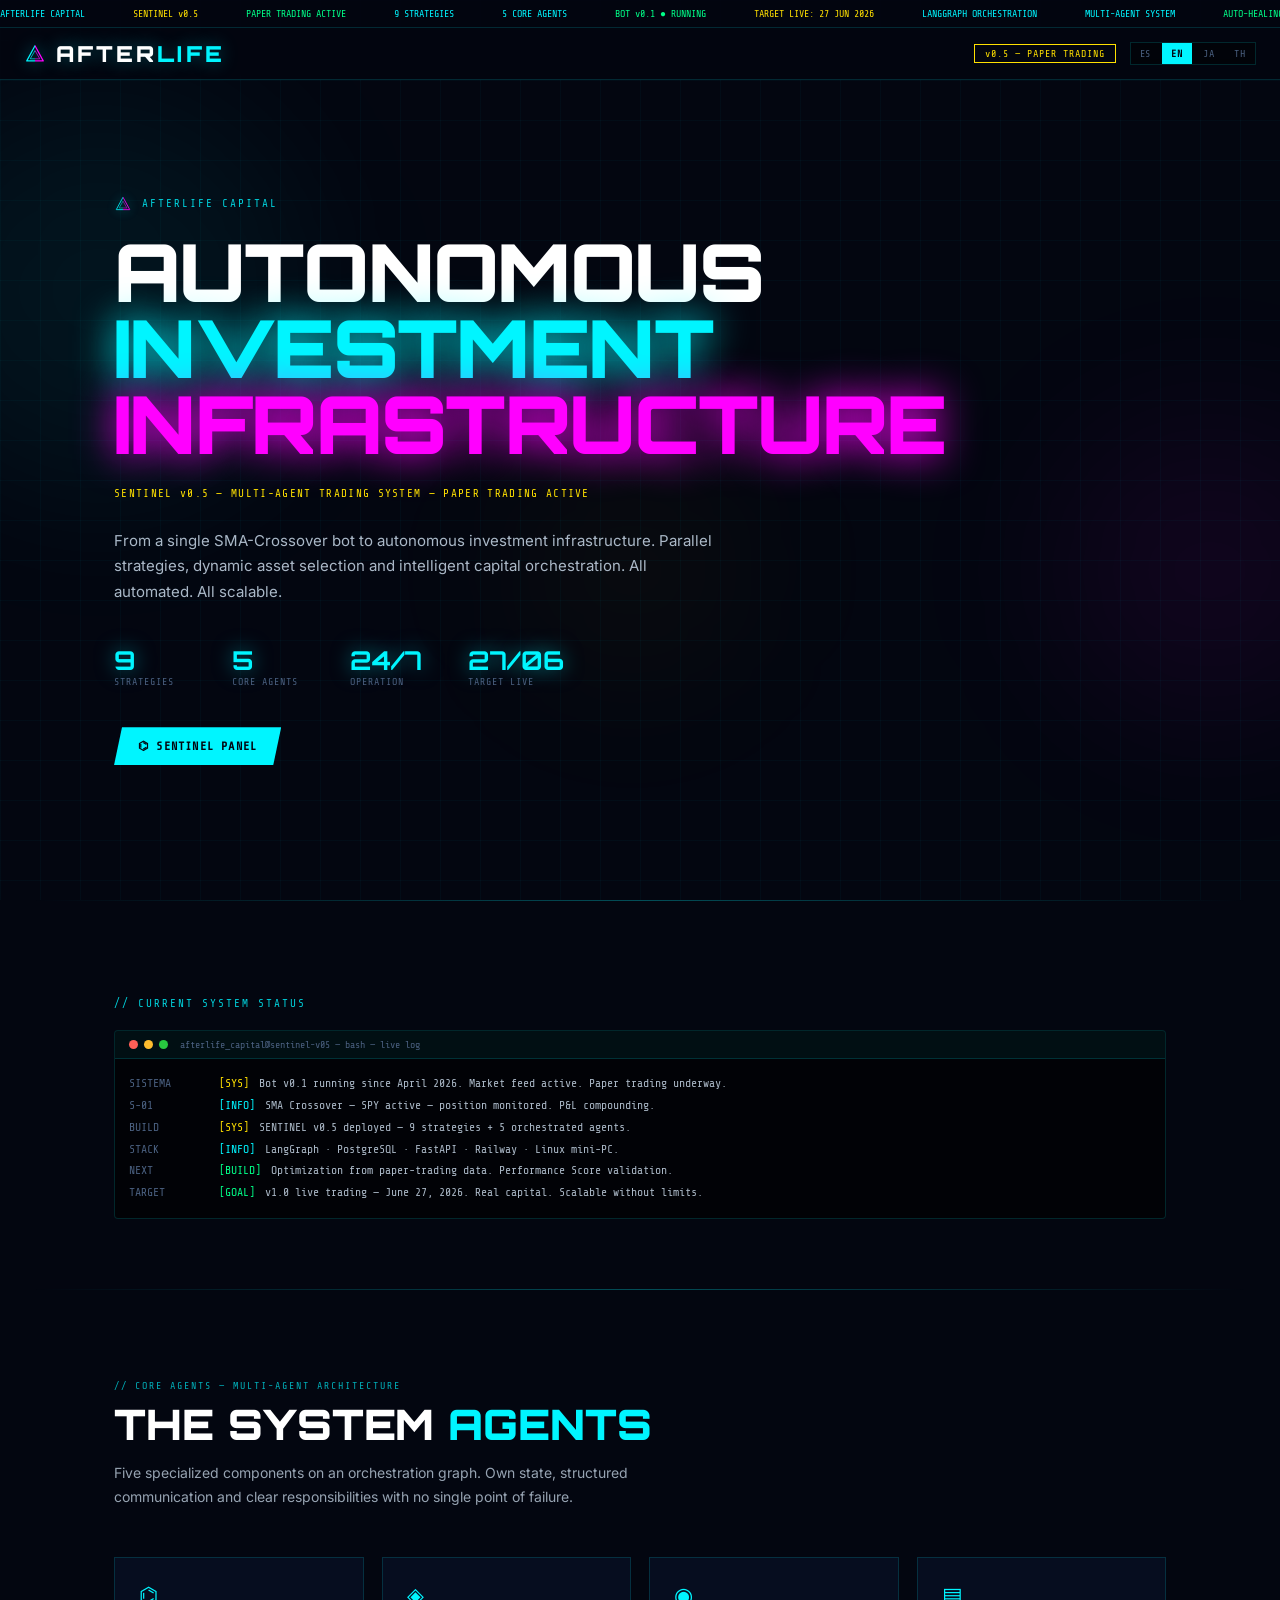
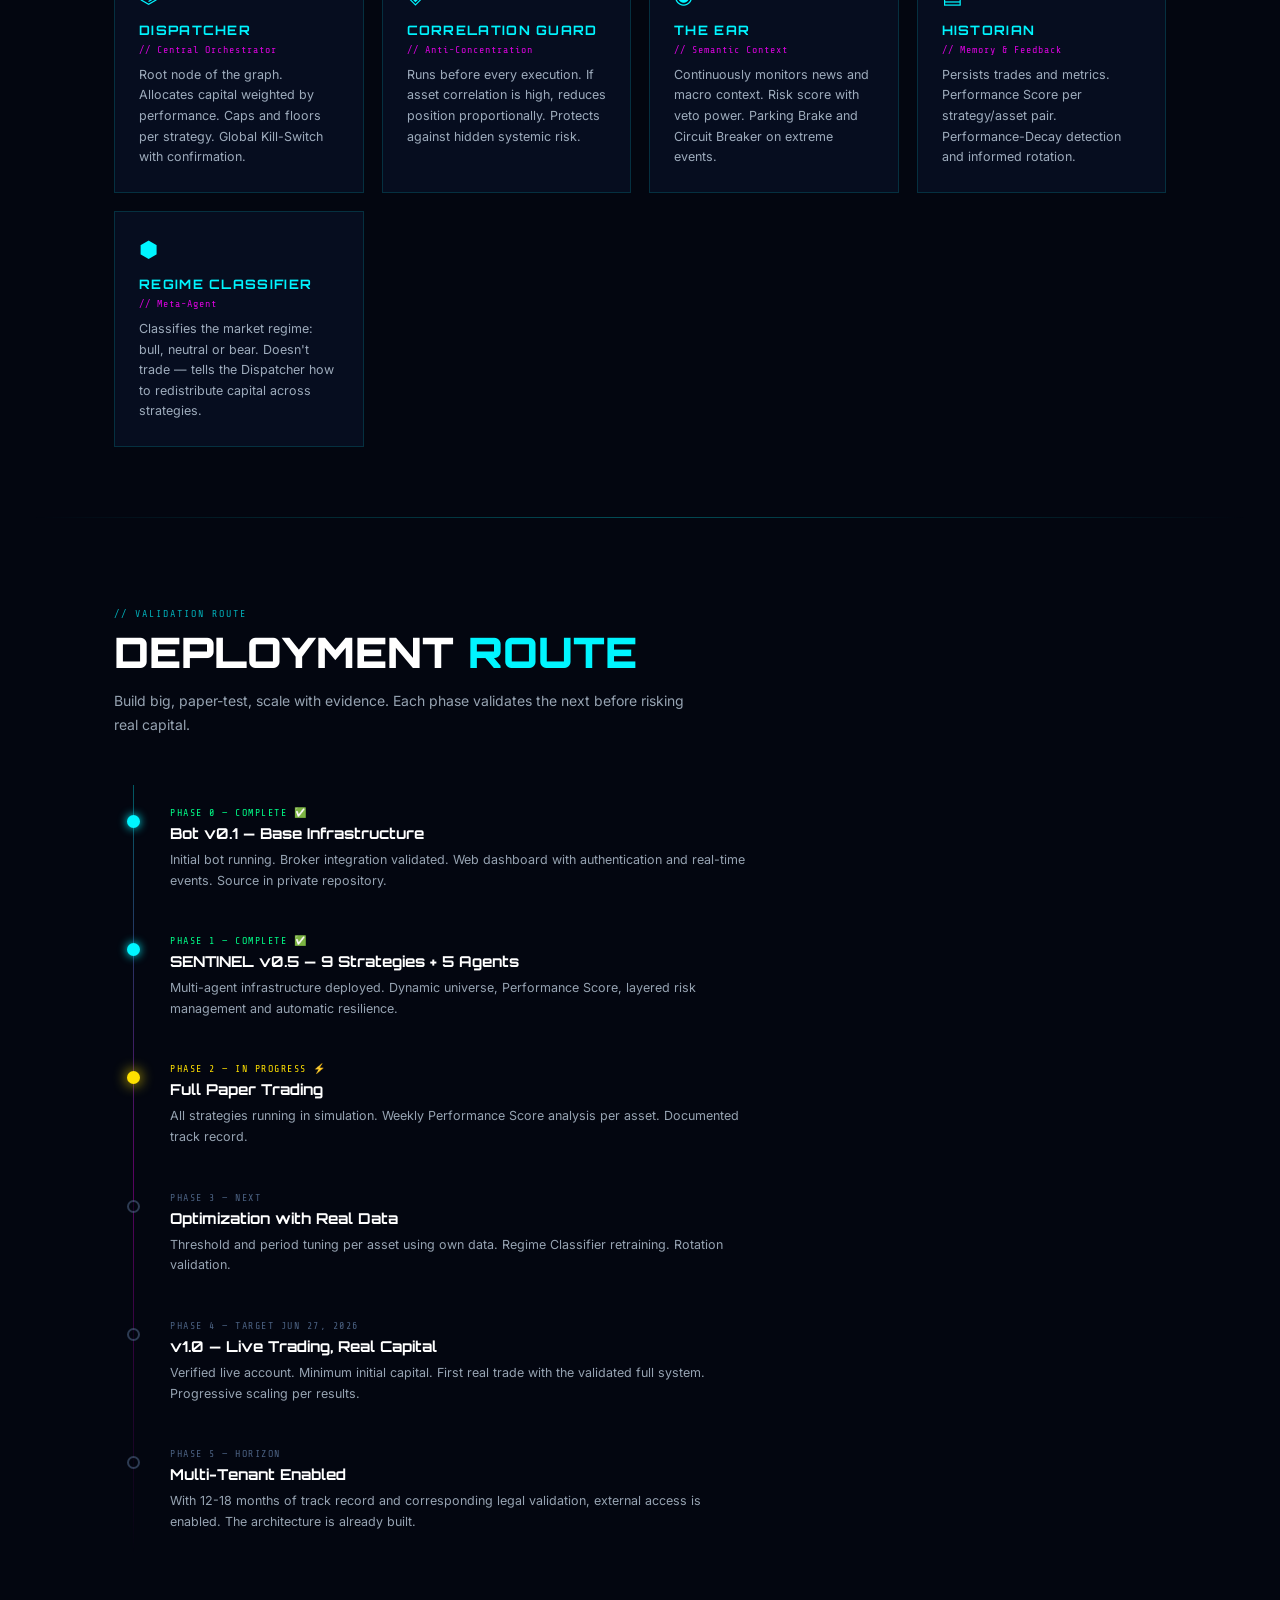
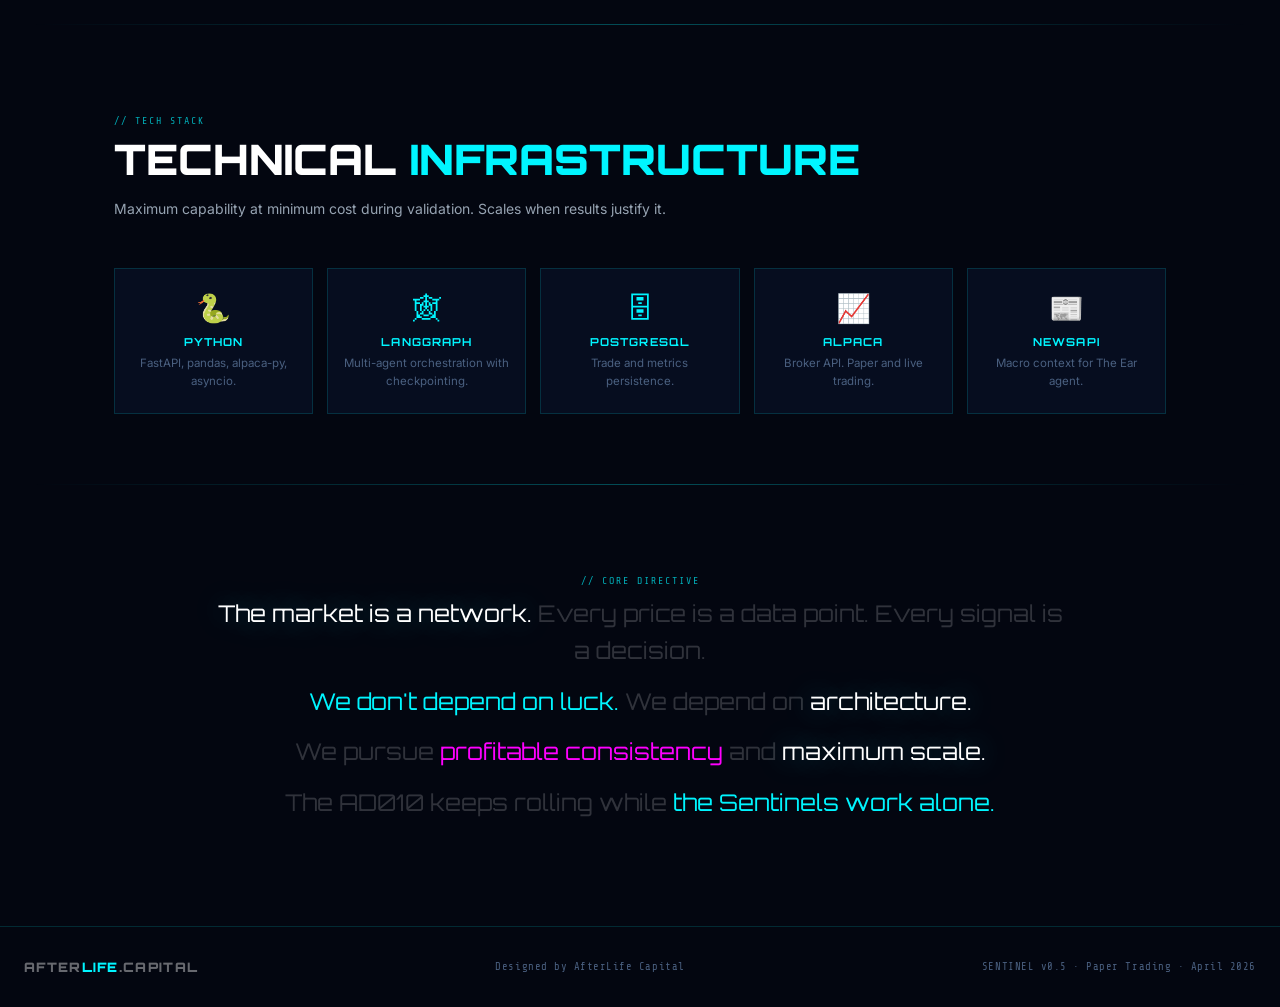
==== commit ae560b00: "Revert "fix(landing): link actualizado de Railway a sentinel.afterlifecapital.co" This reverts commi" ====
--- a/index.html
+++ b/index.html
@@ -183,7 +183,7 @@
   </script>
 
   <script type="__bundler/template">
-"<!DOCTYPE html>\n<html lang=\"es\"><head>\n<meta charset=\"UTF-8\">\n<meta name=\"viewport\" content=\"width=device-width, initial-scale=1.0\">\n<title>AFTERLIFE CAPITAL — Infraestructura Autónoma de Inversión<\u002Ftitle>\n<link rel=\"icon\" type=\"image/svg+xml\" href=\"data:image/svg+xml;utf8,&lt;svg xmlns='http://www.w3.org/2000/svg' viewBox='0 0 64 64'&gt;&lt;defs&gt;&lt;clipPath id='l'&gt;&lt;rect x='0' y='0' width='32' height='64'/&gt;&lt;/clipPath&gt;&lt;clipPath id='r'&gt;&lt;rect x='32' y='0' width='32' height='64'/&gt;&lt;/clipPath&gt;&lt;/defs&gt;&lt;rect width='64' height='64' rx='12' fill='%2305060A'/&gt;&lt;g clip-path='url(%23l)'&gt;&lt;polygon points='12,16 52,16 32,52' fill='none' stroke='%2300f5ff' stroke-width='4' stroke-linejoin='round'/&gt;&lt;polygon points='22,22 42,22 32,42' fill='none' stroke='%2300f5ff' stroke-width='2' stroke-linejoin='round'/&gt;&lt;/g&gt;&lt;g clip-path='url(%23r)'&gt;&lt;polygon points='12,16 52,16 32,52' fill='none' stroke='%23ff00ff' stroke-width='4' stroke-linejoin='round'/&gt;&lt;polygon points='22,22 42,22 32,42' fill='none' stroke='%23ff00ff' stroke-width='2' stroke-linejoin='round'/&gt;&lt;/g&gt;&lt;/svg&gt;\">\n<style>/* cyrillic-ext */\n@font-face {\n  font-family: 'Inter';\n  font-style: normal;\n  font-weight: 300;\n  font-display: swap;\n  src: url(\"760ecb67-ce0e-406f-8e13-ebabf757d2e7\") format('woff2');\n  unicode-range: U+0460-052F, U+1C80-1C8A, U+20B4, U+2DE0-2DFF, U+A640-A69F, U+FE2E-FE2F;\n}\n/* cyrillic */\n@font-face {\n  font-family: 'Inter';\n  font-style: normal;\n  font-weight: 300;\n  font-display: swap;\n  src: url(\"e7b2c09e-ee01-4422-864d-d5ffc192e0ab\") format('woff2');\n  unicode-range: U+0301, U+0400-045F, U+0490-0491, U+04B0-04B1, U+2116;\n}\n/* greek-ext */\n@font-face {\n  font-family: 'Inter';\n  font-style: normal;\n  font-weight: 300;\n  font-display: swap;\n  src: url(\"a0d73f3d-6b88-4039-8021-3c523bf377be\") format('woff2');\n  unicode-range: U+1F00-1FFF;\n}\n/* greek */\n@font-face {\n  font-family: 'Inter';\n  font-style: normal;\n  font-weight: 300;\n  font-display: swap;\n  src: url(\"c159c41d-71ae-4990-8a63-0412a9537260\") format('woff2');\n  unicode-range: U+0370-0377, U+037A-037F, U+0384-038A, U+038C, U+038E-03A1, U+03A3-03FF;\n}\n/* vietnamese */\n@font-face {\n  font-family: 'Inter';\n  font-style: normal;\n  font-weight: 300;\n  font-display: swap;\n  src: url(\"7df76129-2e5e-469a-bb5d-76f6922336d3\") format('woff2');\n  unicode-range: U+0102-0103, U+0110-0111, U+0128-0129, U+0168-0169, U+01A0-01A1, U+01AF-01B0, U+0300-0301, U+0303-0304, U+0308-0309, U+0323, U+0329, U+1EA0-1EF9, U+20AB;\n}\n/* latin-ext */\n@font-face {\n  font-family: 'Inter';\n  font-style: normal;\n  font-weight: 300;\n  font-display: swap;\n  src: url(\"65b5520d-82fe-4516-87c7-cf50092d71c5\") format('woff2');\n  unicode-range: U+0100-02BA, U+02BD-02C5, U+02C7-02CC, U+02CE-02D7, U+02DD-02FF, U+0304, U+0308, U+0329, U+1D00-1DBF, U+1E00-1E9F, U+1EF2-1EFF, U+2020, U+20A0-20AB, U+20AD-20C0, U+2113, U+2C60-2C7F, U+A720-A7FF;\n}\n/* latin */\n@font-face {\n  font-family: 'Inter';\n  font-style: normal;\n  font-weight: 300;\n  font-display: swap;\n  src: url(\"8bf0e14f-a056-4b38-9033-8d5bcb1423ff\") format('woff2');\n  unicode-range: U+0000-00FF, U+0131, U+0152-0153, U+02BB-02BC, U+02C6, U+02DA, U+02DC, U+0304, U+0308, U+0329, U+2000-206F, U+20AC, U+2122, U+2191, U+2193, U+2212, U+2215, U+FEFF, U+FFFD;\n}\n/* cyrillic-ext */\n@font-face {\n  font-family: 'Inter';\n  font-style: normal;\n  font-weight: 400;\n  font-display: swap;\n  src: url(\"760ecb67-ce0e-406f-8e13-ebabf757d2e7\") format('woff2');\n  unicode-range: U+0460-052F, U+1C80-1C8A, U+20B4, U+2DE0-2DFF, U+A640-A69F, U+FE2E-FE2F;\n}\n/* cyrillic */\n@font-face {\n  font-family: 'Inter';\n  font-style: normal;\n  font-weight: 400;\n  font-display: swap;\n  src: url(\"e7b2c09e-ee01-4422-864d-d5ffc192e0ab\") format('woff2');\n  unicode-range: U+0301, U+0400-045F, U+0490-0491, U+04B0-04B1, U+2116;\n}\n/* greek-ext */\n@font-face {\n  font-family: 'Inter';\n  font-style: normal;\n  font-weight: 400;\n  font-display: swap;\n  src: url(\"a0d73f3d-6b88-4039-8021-3c523bf377be\") format('woff2');\n  unicode-range: U+1F00-1FFF;\n}\n/* greek */\n@font-face {\n  font-family: 'Inter';\n  font-style: normal;\n  font-weight: 400;\n  font-display: swap;\n  src: url(\"c159c41d-71ae-4990-8a63-0412a9537260\") format('woff2');\n  unicode-range: U+0370-0377, U+037A-037F, U+0384-038A, U+038C, U+038E-03A1, U+03A3-03FF;\n}\n/* vietnamese */\n@font-face {\n  font-family: 'Inter';\n  font-style: normal;\n  font-weight: 400;\n  font-display: swap;\n  src: url(\"7df76129-2e5e-469a-bb5d-76f6922336d3\") format('woff2');\n  unicode-range: U+0102-0103, U+0110-0111, U+0128-0129, U+0168-0169, U+01A0-01A1, U+01AF-01B0, U+0300-0301, U+0303-0304, U+0308-0309, U+0323, U+0329, U+1EA0-1EF9, U+20AB;\n}\n/* latin-ext */\n@font-face {\n  font-family: 'Inter';\n  font-style: normal;\n  font-weight: 400;\n  font-display: swap;\n  src: url(\"65b5520d-82fe-4516-87c7-cf50092d71c5\") format('woff2');\n  unicode-range: U+0100-02BA, U+02BD-02C5, U+02C7-02CC, U+02CE-02D7, U+02DD-02FF, U+0304, U+0308, U+0329, U+1D00-1DBF, U+1E00-1E9F, U+1EF2-1EFF, U+2020, U+20A0-20AB, U+20AD-20C0, U+2113, U+2C60-2C7F, U+A720-A7FF;\n}\n/* latin */\n@font-face {\n  font-family: 'Inter';\n  font-style: normal;\n  font-weight: 400;\n  font-display: swap;\n  src: url(\"8bf0e14f-a056-4b38-9033-8d5bcb1423ff\") format('woff2');\n  unicode-range: U+0000-00FF, U+0131, U+0152-0153, U+02BB-02BC, U+02C6, U+02DA, U+02DC, U+0304, U+0308, U+0329, U+2000-206F, U+20AC, U+2122, U+2191, U+2193, U+2212, U+2215, U+FEFF, U+FFFD;\n}\n/* cyrillic-ext */\n@font-face {\n  font-family: 'Inter';\n  font-style: normal;\n  font-weight: 600;\n  font-display: swap;\n  src: url(\"760ecb67-ce0e-406f-8e13-ebabf757d2e7\") format('woff2');\n  unicode-range: U+0460-052F, U+1C80-1C8A, U+20B4, U+2DE0-2DFF, U+A640-A69F, U+FE2E-FE2F;\n}\n/* cyrillic */\n@font-face {\n  font-family: 'Inter';\n  font-style: normal;\n  font-weight: 600;\n  font-display: swap;\n  src: url(\"e7b2c09e-ee01-4422-864d-d5ffc192e0ab\") format('woff2');\n  unicode-range: U+0301, U+0400-045F, U+0490-0491, U+04B0-04B1, U+2116;\n}\n/* greek-ext */\n@font-face {\n  font-family: 'Inter';\n  font-style: normal;\n  font-weight: 600;\n  font-display: swap;\n  src: url(\"a0d73f3d-6b88-4039-8021-3c523bf377be\") format('woff2');\n  unicode-range: U+1F00-1FFF;\n}\n/* greek */\n@font-face {\n  font-family: 'Inter';\n  font-style: normal;\n  font-weight: 600;\n  font-display: swap;\n  src: url(\"c159c41d-71ae-4990-8a63-0412a9537260\") format('woff2');\n  unicode-range: U+0370-0377, U+037A-037F, U+0384-038A, U+038C, U+038E-03A1, U+03A3-03FF;\n}\n/* vietnamese */\n@font-face {\n  font-family: 'Inter';\n  font-style: normal;\n  font-weight: 600;\n  font-display: swap;\n  src: url(\"7df76129-2e5e-469a-bb5d-76f6922336d3\") format('woff2');\n  unicode-range: U+0102-0103, U+0110-0111, U+0128-0129, U+0168-0169, U+01A0-01A1, U+01AF-01B0, U+0300-0301, U+0303-0304, U+0308-0309, U+0323, U+0329, U+1EA0-1EF9, U+20AB;\n}\n/* latin-ext */\n@font-face {\n  font-family: 'Inter';\n  font-style: normal;\n  font-weight: 600;\n  font-display: swap;\n  src: url(\"65b5520d-82fe-4516-87c7-cf50092d71c5\") format('woff2');\n  unicode-range: U+0100-02BA, U+02BD-02C5, U+02C7-02CC, U+02CE-02D7, U+02DD-02FF, U+0304, U+0308, U+0329, U+1D00-1DBF, U+1E00-1E9F, U+1EF2-1EFF, U+2020, U+20A0-20AB, U+20AD-20C0, U+2113, U+2C60-2C7F, U+A720-A7FF;\n}\n/* latin */\n@font-face {\n  font-family: 'Inter';\n  font-style: normal;\n  font-weight: 600;\n  font-display: swap;\n  src: url(\"8bf0e14f-a056-4b38-9033-8d5bcb1423ff\") format('woff2');\n  unicode-range: U+0000-00FF, U+0131, U+0152-0153, U+02BB-02BC, U+02C6, U+02DA, U+02DC, U+0304, U+0308, U+0329, U+2000-206F, U+20AC, U+2122, U+2191, U+2193, U+2212, U+2215, U+FEFF, U+FFFD;\n}\n/* latin */\n@font-face {\n  font-family: 'Orbitron';\n  font-style: normal;\n  font-weight: 400;\n  font-display: swap;\n  src: url(\"a908a799-3588-43cf-8a5e-2b36a91f9102\") format('woff2');\n  unicode-range: U+0000-00FF, U+0131, U+0152-0153, U+02BB-02BC, U+02C6, U+02DA, U+02DC, U+0304, U+0308, U+0329, U+2000-206F, U+20AC, U+2122, U+2191, U+2193, U+2212, U+2215, U+FEFF, U+FFFD;\n}\n/* latin */\n@font-face {\n  font-family: 'Orbitron';\n  font-style: normal;\n  font-weight: 700;\n  font-display: swap;\n  src: url(\"a908a799-3588-43cf-8a5e-2b36a91f9102\") format('woff2');\n  unicode-range: U+0000-00FF, U+0131, U+0152-0153, U+02BB-02BC, U+02C6, U+02DA, U+02DC, U+0304, U+0308, U+0329, U+2000-206F, U+20AC, U+2122, U+2191, U+2193, U+2212, U+2215, U+FEFF, U+FFFD;\n}\n/* latin */\n@font-face {\n  font-family: 'Orbitron';\n  font-style: normal;\n  font-weight: 900;\n  font-display: swap;\n  src: url(\"a908a799-3588-43cf-8a5e-2b36a91f9102\") format('woff2');\n  unicode-range: U+0000-00FF, U+0131, U+0152-0153, U+02BB-02BC, U+02C6, U+02DA, U+02DC, U+0304, U+0308, U+0329, U+2000-206F, U+20AC, U+2122, U+2191, U+2193, U+2212, U+2215, U+FEFF, U+FFFD;\n}\n/* latin */\n@font-face {\n  font-family: 'Share Tech Mono';\n  font-style: normal;\n  font-weight: 400;\n  font-display: swap;\n  src: url(\"766b9286-3744-4ef9-9926-5f111d42b7e3\") format('woff2');\n  unicode-range: U+0000-00FF, U+0131, U+0152-0153, U+02BB-02BC, U+02C6, U+02DA, U+02DC, U+0304, U+0308, U+0329, U+2000-206F, U+20AC, U+2122, U+2191, U+2193, U+2212, U+2215, U+FEFF, U+FFFD;\n}\n<\u002Fstyle>\n<script src=\"cfd52f18-8106-44dc-a456-0e9e12761ec2\"><\u002Fscript>\n<style>\n*,*::before,*::after{box-sizing:border-box;margin:0;padding:0}\n:root{\n  --cyan:#00f5ff;--magenta:#ff00ff;--yellow:#ffe000;--green:#00ff88;--red:#ff2060;\n  --bg:#030610;--bg2:#060d1f;--border:rgba(0,245,255,0.15);--text:#c8d8e8;--muted:#4a6080;\n  --mono:'Share Tech Mono',monospace;--display:'Orbitron',sans-serif;--body:'Inter',sans-serif\n}\nhtml{scroll-behavior:smooth}\nbody{background:var(--bg);color:var(--text);font-family:var(--body);overflow-x:hidden;min-width:320px}\nbody[data-lang=\"ja\"]{font-family:'Inter','Hiragino Sans','Yu Gothic',sans-serif}\nbody[data-lang=\"th\"]{font-family:'Inter','Sarabun',sans-serif}\n\nbody::before{content:'';position:fixed;inset:0;background-image:linear-gradient(rgba(0,245,255,0.03) 1px,transparent 1px),linear-gradient(90deg,rgba(0,245,255,0.03) 1px,transparent 1px);background-size:40px 40px;pointer-events:none;z-index:0}\n.orb{position:fixed;border-radius:50%;filter:blur(80px);pointer-events:none;z-index:0}\n.orb1{width:400px;height:400px;background:rgba(0,245,255,0.06);top:10%;left:-100px}\n.orb2{width:300px;height:300px;background:rgba(255,0,255,0.06);bottom:20%;right:-80px}\n.orb3{width:240px;height:240px;background:rgba(255,224,0,0.03);top:50%;left:40%}\n\n/* TICKER */\n.ticker-wrap{position:fixed;top:0;left:0;right:0;z-index:100;background:rgba(3,6,16,0.95);border-bottom:1px solid var(--border);overflow:hidden;height:28px;display:flex;align-items:center}\n.ticker-track{display:flex;gap:48px;animation:ticker 45s linear infinite;white-space:nowrap;font-family:var(--mono);font-size:10px;color:var(--muted)}\n.ticker-track .cy{color:var(--cyan)}.ticker-track .up{color:var(--green)}.ticker-track .dn{color:var(--red)}.ticker-track .ye{color:var(--yellow)}\n@keyframes ticker{0%{transform:translateX(0)}100%{transform:translateX(-50%)}}\n\n/* NAV */\nnav{position:fixed;top:28px;left:0;right:0;z-index:99;display:flex;align-items:center;justify-content:space-between;padding:0 24px;height:52px;background:rgba(3,6,16,0.9);backdrop-filter:blur(12px);border-bottom:1px solid var(--border);gap:12px}\n.nav-logo{font-family:var(--display);font-size:20px;font-weight:900;letter-spacing:0.14em;color:#fff;flex-shrink:0;text-shadow:0 0 18px rgba(0,245,255,0.35);display:inline-flex;align-items:center;gap:10px}\n.nav-logo .navico{width:22px;height:22px;flex-shrink:0;filter:drop-shadow(0 0 8px rgba(0,245,255,0.55))}\n.nav-logo > span{color:#fff}\n.nav-logo > span > span{color:var(--cyan)}\n@media (min-width: 720px){.nav-logo{font-size:22px}}\n.nav-right{display:flex;align-items:center;gap:14px}\n.nav-badge{font-family:var(--mono);font-size:10px;color:var(--yellow);border:1px solid var(--yellow);padding:3px 10px;letter-spacing:0.1em;white-space:nowrap}\n.lang{display:flex;gap:2px;font-family:var(--mono);font-size:10px;border:1px solid var(--border);background:rgba(0,0,0,0.4)}\n.lang button{font-family:var(--mono);font-size:10px;padding:5px 9px;background:transparent;border:none;color:var(--muted);cursor:pointer;letter-spacing:0.08em;transition:all 0.2s}\n.lang button:hover{color:var(--cyan)}\n.lang button.on{background:var(--cyan);color:var(--bg);font-weight:bold}\n\n@media (max-width: 720px){\n  nav{padding:0 14px}\n  .nav-logo{font-size:17px;letter-spacing:0.12em}\n  .nav-badge{display:none}\n  .lang button{padding:4px 7px}\n}\n\nsection{position:relative;z-index:1;padding:90px 24px 70px;max-width:1100px;margin:0 auto}\n.hero{min-height:100vh;display:flex;flex-direction:column;justify-content:center;padding-top:130px}\n.tag{font-family:var(--mono);font-size:11px;color:var(--cyan);letter-spacing:0.18em;margin-bottom:20px;opacity:0.85;display:inline-flex;align-items:center;gap:10px}\n.tag .tagico{width:18px;height:18px;flex-shrink:0;filter:drop-shadow(0 0 6px rgba(0,245,255,0.5))}\nh1{font-family:var(--display);font-size:clamp(34px,7vw,80px);font-weight:900;line-height:0.95;letter-spacing:-0.02em;margin-bottom:8px}\nh1 .w{color:#fff;display:block}\nh1 .c{color:var(--cyan);text-shadow:0 0 40px var(--cyan);display:block}\nh1 .m{color:var(--magenta);text-shadow:0 0 40px var(--magenta);display:block}\n.ver{font-family:var(--mono);font-size:11px;color:var(--yellow);margin-bottom:28px;letter-spacing:0.12em;margin-top:18px}\n.desc{font-size:15px;line-height:1.7;color:var(--text);max-width:600px;margin-bottom:40px;opacity:0.85}\n.stats{display:flex;gap:28px;flex-wrap:wrap;margin-bottom:40px}\n.stats > div{min-width:90px}\n.stat-val{font-family:var(--display);font-size:26px;font-weight:700;color:var(--cyan);text-shadow:0 0 20px rgba(0,245,255,0.5)}\n.stat-lbl{font-family:var(--mono);font-size:10px;color:var(--muted);letter-spacing:0.1em;text-transform:uppercase}\n.cta{display:flex;gap:14px;flex-wrap:wrap}\n.btn-p{font-family:var(--mono);font-size:12px;letter-spacing:0.1em;padding:12px 24px;background:var(--cyan);color:var(--bg);border:none;cursor:pointer;text-decoration:none;clip-path:polygon(8px 0%,100% 0%,calc(100% - 8px) 100%,0% 100%);font-weight:600;transition:all 0.2s;display:inline-block}\n.btn-p:hover{background:#fff;box-shadow:0 0 30px var(--cyan)}\n.btn-g{font-family:var(--mono);font-size:12px;letter-spacing:0.1em;padding:11px 24px;background:transparent;color:var(--cyan);border:1px solid var(--cyan);cursor:pointer;text-decoration:none;clip-path:polygon(8px 0%,100% 0%,calc(100% - 8px) 100%,0% 100%);transition:all 0.2s;display:inline-block}\n.btn-g:hover{background:rgba(0,245,255,0.1)}\n\n.divider{height:1px;background:linear-gradient(90deg,transparent,var(--cyan),transparent);opacity:0.3;margin:0 32px}\n\n.sec-tag{font-family:var(--mono);font-size:10px;color:var(--cyan);letter-spacing:0.2em;opacity:0.7;margin-bottom:10px}\n.sec-title{font-family:var(--display);font-size:clamp(24px,3.5vw,42px);font-weight:900;color:#fff;margin-bottom:14px;line-height:1.1}\n.sec-title em{font-style:normal;color:var(--cyan)}\n.sec-desc{font-size:14px;color:var(--text);opacity:0.75;max-width:580px;line-height:1.7;margin-bottom:48px}\n\n/* TERMINAL */\n.term{background:rgba(0,0,0,0.6);border:1px solid var(--border);border-radius:4px;overflow:hidden;font-family:var(--mono);font-size:11px;margin-bottom:0}\n.term-bar{display:flex;align-items:center;gap:6px;padding:8px 14px;background:rgba(0,245,255,0.05);border-bottom:1px solid var(--border)}\n.td{width:9px;height:9px;border-radius:50%}.td.r{background:#ff5f57}.td.y{background:#febc2e}.td.g{background:#28c840}\n.term-ttl{color:var(--muted);font-size:10px;margin-left:6px}\n.term-body{padding:14px;line-height:1.9;font-size:11.5px}\n.tl{display:flex;gap:10px;flex-wrap:wrap;align-items:flex-start}\n.tt{color:var(--muted);min-width:80px;flex-shrink:0}\n.ts{color:var(--yellow);flex-shrink:0}\n.ti{color:var(--cyan);flex-shrink:0}\n.tb{color:var(--green);flex-shrink:0}\n.tm{color:var(--text);opacity:0.85;flex:1;min-width:0}\n\n/* AGENTS */\n.agents{display:grid;grid-template-columns:repeat(auto-fit,minmax(240px,1fr));gap:18px}\n.acard{background:var(--bg2);border:1px solid var(--border);padding:24px;position:relative;overflow:hidden;transition:border-color 0.3s,transform 0.2s}\n.acard::before{content:'';position:absolute;top:0;left:0;right:0;height:2px;background:linear-gradient(90deg,var(--cyan),var(--magenta));opacity:0;transition:opacity 0.3s}\n.acard:hover{border-color:rgba(0,245,255,0.4);transform:translateY(-2px)}\n.acard:hover::before{opacity:1}\n.aico{font-size:22px;margin-bottom:14px;display:block;color:var(--cyan)}\n.aname{font-family:var(--display);font-size:13px;font-weight:700;color:var(--cyan);letter-spacing:0.1em;margin-bottom:6px}\n.arole{font-family:var(--mono);font-size:10px;color:var(--magenta);letter-spacing:0.1em;margin-bottom:10px;opacity:0.85}\n.adesc{font-size:12.5px;color:var(--text);opacity:0.78;line-height:1.65}\n\n/* ROADMAP */\n.roadmap{display:flex;flex-direction:column;position:relative}\n.roadmap::before{content:'';position:absolute;left:19px;top:0;bottom:0;width:1px;background:linear-gradient(180deg,var(--cyan),var(--magenta),transparent);opacity:0.35}\n.ritem{display:flex;gap:20px;padding:22px 0 22px 56px;position:relative}\n.ritem::before{content:'';position:absolute;left:13px;top:30px;width:13px;height:13px;border-radius:50%;background:var(--bg);border:2px solid var(--cyan);box-shadow:0 0 10px var(--cyan)}\n.ritem.done::before{background:var(--cyan)}\n.ritem.active::before{background:var(--yellow);border-color:var(--yellow);box-shadow:0 0 14px var(--yellow);animation:pd 2s infinite}\n.ritem.future::before{background:var(--bg);border-color:var(--muted);box-shadow:none;opacity:0.6}\n@keyframes pd{0%,100%{opacity:1;transform:scale(1)}50%{opacity:0.5;transform:scale(0.85)}}\n.rph{font-family:var(--mono);font-size:10px;color:var(--muted);letter-spacing:0.15em;text-transform:uppercase;margin-bottom:6px}\n.ritem.active .rph{color:var(--yellow)}\n.ritem.done .rph{color:var(--green)}\n.rtit{font-family:var(--display);font-size:15px;font-weight:700;color:#fff;margin-bottom:7px}\n.rdesc{font-size:12.5px;color:var(--text);opacity:0.75;line-height:1.65;max-width:580px}\n\n/* TECH STACK */\n.sgrid2{display:grid;grid-template-columns:repeat(auto-fit,minmax(160px,1fr));gap:14px}\n.scard2{background:var(--bg2);border:1px solid var(--border);padding:22px 16px;text-align:center;transition:border-color 0.3s,transform 0.2s}\n.scard2:hover{border-color:rgba(0,245,255,0.4);transform:translateY(-2px)}\n.sico{font-size:28px;margin-bottom:10px;display:block;color:var(--cyan)}\n.snm{font-family:var(--display);font-size:11px;font-weight:700;color:var(--cyan);letter-spacing:0.1em;margin-bottom:6px}\n.sdsc{font-size:11.5px;color:var(--muted);line-height:1.55}\n\n/* MANIFESTO */\n.manifesto-wrap{padding:90px 24px;text-align:center;position:relative;z-index:1}\n.manifesto{font-family:var(--display);font-size:clamp(15px,2.4vw,23px);line-height:1.6;color:rgba(255,255,255,0.18);max-width:860px;margin:0 auto;font-weight:400}\n.manifesto .hl{color:#fff;text-shadow:0 0 30px rgba(0,245,255,0.4)}\n.manifesto .mc{color:var(--cyan)}\n.manifesto .mm{color:var(--magenta)}\n.manifesto p{margin-bottom:14px}\n\n/* FOOTER */\nfooter{position:relative;z-index:1;padding:32px 24px;border-top:1px solid var(--border);display:flex;align-items:center;justify-content:space-between;flex-wrap:wrap;gap:14px}\n.fl{font-family:var(--display);font-size:13px;font-weight:900;color:rgba(255,255,255,0.4);letter-spacing:0.1em}\n.fl span{color:var(--cyan)}\n.ft{font-family:var(--mono);font-size:10.5px;color:var(--muted);letter-spacing:0.05em}\n\n@media (max-width: 720px){\n  section{padding:70px 18px 50px}\n  .hero{padding-top:120px;min-height:auto;padding-bottom:40px}\n  .stats{gap:18px}\n  .stat-val{font-size:22px}\n  .ritem{padding-left:48px;gap:14px}\n  .roadmap::before{left:17px}\n  .ritem::before{left:11px}\n  .agents{grid-template-columns:1fr}\n  .term-body{font-size:10.5px}\n  .tt{min-width:64px}\n}\n<\u002Fstyle>\n<\u002Fhead>\n\n<body data-lang=\"es\">\n\n<div class=\"orb orb1\"><\u002Fdiv>\n<div class=\"orb orb2\"><\u002Fdiv>\n<div class=\"orb orb3\"><\u002Fdiv>\n\n<div class=\"ticker-wrap\">\n  <div class=\"ticker-track\">\n    <span class=\"cy\">AFTERLIFE CAPITAL<\u002Fspan><span class=\"ye\">SENTINEL v0.5<\u002Fspan><span class=\"up\">PAPER TRADING ACTIVE<\u002Fspan><span class=\"cy\">9 STRATEGIES<\u002Fspan><span class=\"cy\">5 CORE AGENTS<\u002Fspan><span class=\"up\">BOT v0.1 ● RUNNING<\u002Fspan><span class=\"ye\">TARGET LIVE: 27 JUN 2026<\u002Fspan><span class=\"cy\">LANGGRAPH ORCHESTRATION<\u002Fspan><span class=\"cy\">MULTI-AGENT SYSTEM<\u002Fspan><span class=\"up\">AUTO-HEALING<\u002Fspan>\n    <span class=\"cy\">AFTERLIFE CAPITAL<\u002Fspan><span class=\"ye\">SENTINEL v0.5<\u002Fspan><span class=\"up\">PAPER TRADING ACTIVE<\u002Fspan><span class=\"cy\">9 STRATEGIES<\u002Fspan><span class=\"cy\">5 CORE AGENTS<\u002Fspan><span class=\"up\">BOT v0.1 ● RUNNING<\u002Fspan><span class=\"ye\">TARGET LIVE: 27 JUN 2026<\u002Fspan><span class=\"cy\">LANGGRAPH ORCHESTRATION<\u002Fspan><span class=\"cy\">MULTI-AGENT SYSTEM<\u002Fspan><span class=\"up\">AUTO-HEALING<\u002Fspan>\n  <\u002Fdiv>\n<\u002Fdiv>\n\n<nav>\n  <div class=\"nav-logo\"><svg class=\"navico\" viewBox=\"0 0 64 64\" xmlns=\"http://www.w3.org/2000/svg\" aria-hidden=\"true\"><defs><clipPath id=\"navL\"><rect x=\"0\" y=\"0\" width=\"32\" height=\"64\"><\u002Frect><\u002FclipPath><clipPath id=\"navR\"><rect x=\"32\" y=\"0\" width=\"32\" height=\"64\"><\u002Frect><\u002FclipPath><\u002Fdefs><g clip-path=\"url(#navL)\"><polygon points=\"32,8 56,52 8,52\" fill=\"none\" stroke=\"#00f5ff\" stroke-width=\"3.5\" stroke-linejoin=\"round\"><\u002Fpolygon><polygon points=\"32,22 46,46 18,46\" fill=\"none\" stroke=\"#00f5ff\" stroke-width=\"2\" stroke-linejoin=\"round\"><\u002Fpolygon><\u002Fg><g clip-path=\"url(#navR)\"><polygon points=\"32,8 56,52 8,52\" fill=\"none\" stroke=\"#ff00ff\" stroke-width=\"3.5\" stroke-linejoin=\"round\"><\u002Fpolygon><polygon points=\"32,22 46,46 18,46\" fill=\"none\" stroke=\"#ff00ff\" stroke-width=\"2\" stroke-linejoin=\"round\"><\u002Fpolygon><\u002Fg><\u002Fsvg><span>AFTER<span>LIFE<\u002Fspan><\u002Fspan><\u002Fdiv>\n  <div class=\"nav-right\">\n    <div class=\"nav-badge\" data-i18n=\"nav_badge\"><\u002Fdiv>\n    <div class=\"lang\" role=\"tablist\">\n      <button data-lang=\"es\" class=\"on\">ES<\u002Fbutton>\n      <button data-lang=\"en\">EN<\u002Fbutton>\n      <button data-lang=\"ja\">JA<\u002Fbutton>\n      <button data-lang=\"th\">TH<\u002Fbutton>\n    <\u002Fdiv>\n  <\u002Fdiv>\n<\u002Fnav>\n\n<section class=\"hero\">\n  <div class=\"tag\"><svg class=\"tagico\" viewBox=\"0 0 64 64\" xmlns=\"http://www.w3.org/2000/svg\" aria-hidden=\"true\"><defs><clipPath id=\"tagL\"><rect x=\"0\" y=\"0\" width=\"32\" height=\"64\"><\u002Frect><\u002FclipPath><clipPath id=\"tagR\"><rect x=\"32\" y=\"0\" width=\"32\" height=\"64\"><\u002Frect><\u002FclipPath><\u002Fdefs><g clip-path=\"url(#tagL)\"><polygon points=\"32,8 56,52 8,52\" fill=\"none\" stroke=\"#00f5ff\" stroke-width=\"3.5\" stroke-linejoin=\"round\"><\u002Fpolygon><polygon points=\"32,22 46,46 18,46\" fill=\"none\" stroke=\"#00f5ff\" stroke-width=\"2\" stroke-linejoin=\"round\"><\u002Fpolygon><\u002Fg><g clip-path=\"url(#tagR)\"><polygon points=\"32,8 56,52 8,52\" fill=\"none\" stroke=\"#ff00ff\" stroke-width=\"3.5\" stroke-linejoin=\"round\"><\u002Fpolygon><polygon points=\"32,22 46,46 18,46\" fill=\"none\" stroke=\"#ff00ff\" stroke-width=\"2\" stroke-linejoin=\"round\"><\u002Fpolygon><\u002Fg><\u002Fsvg><span data-i18n=\"hero_tag\"><\u002Fspan><\u002Fdiv>\n  <h1>\n    <span class=\"w\" data-i18n=\"hero_l1\"><\u002Fspan>\n    <span class=\"c\" data-i18n=\"hero_l2\"><\u002Fspan>\n    <span class=\"m\" data-i18n=\"hero_l3\"><\u002Fspan>\n  <\u002Fh1>\n  <div class=\"ver\" data-i18n=\"hero_ver\"><\u002Fdiv>\n  <p class=\"desc\" data-i18n=\"hero_desc\"><\u002Fp>\n  <div class=\"stats\">\n    <div><div class=\"stat-val\">9<\u002Fdiv><div class=\"stat-lbl\" data-i18n=\"stat1\"><\u002Fdiv><\u002Fdiv>\n    <div><div class=\"stat-val\">5<\u002Fdiv><div class=\"stat-lbl\" data-i18n=\"stat2\"><\u002Fdiv><\u002Fdiv>\n    <div><div class=\"stat-val\">24/7<\u002Fdiv><div class=\"stat-lbl\" data-i18n=\"stat3\"><\u002Fdiv><\u002Fdiv>\n    <div><div class=\"stat-val\">27/06<\u002Fdiv><div class=\"stat-lbl\" data-i18n=\"stat4\"><\u002Fdiv><\u002Fdiv>\n  <\u002Fdiv>\n  <div class=\"cta\">\n    <a href=\"https://sentinel.afterlifecapital.co" target=\"_blank\" rel=\"noopener\" class=\"btn-p\" data-i18n=\"cta_panel\"><\u002Fa>\n  <\u002Fdiv>\n<\u002Fsection>\n\n<div class=\"divider\"><\u002Fdiv>\n\n<section>\n  <div class=\"tag\" data-i18n=\"sec_status_tag\"><\u002Fdiv>\n  <div class=\"term\">\n    <div class=\"term-bar\"><div class=\"td r\"><\u002Fdiv><div class=\"td y\"><\u002Fdiv><div class=\"td g\"><\u002Fdiv><span class=\"term-ttl\">afterlife_capital@sentinel-v05 — bash — live log<\u002Fspan><\u002Fdiv>\n    <div class=\"term-body\">\n      <div class=\"tl\"><span class=\"tt\">SISTEMA<\u002Fspan><span class=\"ts\">[SYS]<\u002Fspan><span class=\"tm\" data-i18n=\"log_sys\"><\u002Fspan><\u002Fdiv>\n      <div class=\"tl\"><span class=\"tt\">S-01<\u002Fspan><span class=\"ti\">[INFO]<\u002Fspan><span class=\"tm\" data-i18n=\"log_s01\"><\u002Fspan><\u002Fdiv>\n      <div class=\"tl\"><span class=\"tt\">BUILD<\u002Fspan><span class=\"ts\">[SYS]<\u002Fspan><span class=\"tm\" data-i18n=\"log_build\"><\u002Fspan><\u002Fdiv>\n      <div class=\"tl\"><span class=\"tt\">STACK<\u002Fspan><span class=\"ti\">[INFO]<\u002Fspan><span class=\"tm\" data-i18n=\"log_stack\"><\u002Fspan><\u002Fdiv>\n      <div class=\"tl\"><span class=\"tt\">NEXT<\u002Fspan><span class=\"tb\">[BUILD]<\u002Fspan><span class=\"tm\" data-i18n=\"log_next\"><\u002Fspan><\u002Fdiv>\n      <div class=\"tl\"><span class=\"tt\">TARGET<\u002Fspan><span class=\"tb\">[GOAL]<\u002Fspan><span class=\"tm\" data-i18n=\"log_target\"><\u002Fspan><\u002Fdiv>\n    <\u002Fdiv>\n  <\u002Fdiv>\n<\u002Fsection>\n\n<div class=\"divider\"><\u002Fdiv>\n\n<section id=\"arq\">\n  <div class=\"sec-tag\" data-i18n=\"arq_tag\"><\u002Fdiv>\n  <h2 class=\"sec-title\"><span data-i18n=\"arq_title_a\"><\u002Fspan><em data-i18n=\"arq_title_em\"><\u002Fem><span data-i18n=\"arq_title_b\"><\u002Fspan><\u002Fh2>\n  <p class=\"sec-desc\" data-i18n=\"arq_desc\"><\u002Fp>\n  <div class=\"agents\">\n    <div class=\"acard\"><span class=\"aico\">⌬<\u002Fspan><div class=\"aname\" data-i18n=\"a1n\"><\u002Fdiv><div class=\"arole\" data-i18n=\"a1r\"><\u002Fdiv><div class=\"adesc\" data-i18n=\"a1d\"><\u002Fdiv><\u002Fdiv>\n    <div class=\"acard\"><span class=\"aico\">◈<\u002Fspan><div class=\"aname\" data-i18n=\"a2n\"><\u002Fdiv><div class=\"arole\" data-i18n=\"a2r\"><\u002Fdiv><div class=\"adesc\" data-i18n=\"a2d\"><\u002Fdiv><\u002Fdiv>\n    <div class=\"acard\"><span class=\"aico\">◉<\u002Fspan><div class=\"aname\" data-i18n=\"a3n\"><\u002Fdiv><div class=\"arole\" data-i18n=\"a3r\"><\u002Fdiv><div class=\"adesc\" data-i18n=\"a3d\"><\u002Fdiv><\u002Fdiv>\n    <div class=\"acard\"><span class=\"aico\">▤<\u002Fspan><div class=\"aname\" data-i18n=\"a4n\"><\u002Fdiv><div class=\"arole\" data-i18n=\"a4r\"><\u002Fdiv><div class=\"adesc\" data-i18n=\"a4d\"><\u002Fdiv><\u002Fdiv>\n    <div class=\"acard\"><span class=\"aico\">⬢<\u002Fspan><div class=\"aname\" data-i18n=\"a5n\"><\u002Fdiv><div class=\"arole\" data-i18n=\"a5r\"><\u002Fdiv><div class=\"adesc\" data-i18n=\"a5d\"><\u002Fdiv><\u002Fdiv>\n  <\u002Fdiv>\n<\u002Fsection>\n\n<div class=\"divider\"><\u002Fdiv>\n\n<section>\n  <div class=\"sec-tag\" data-i18n=\"road_tag\"><\u002Fdiv>\n  <h2 class=\"sec-title\"><span data-i18n=\"road_title_a\"><\u002Fspan><em data-i18n=\"road_title_em\"><\u002Fem><span data-i18n=\"road_title_b\"><\u002Fspan><\u002Fh2>\n  <p class=\"sec-desc\" data-i18n=\"road_desc\"><\u002Fp>\n  <div class=\"roadmap\">\n    <div class=\"ritem done\"><div><div class=\"rph\" data-i18n=\"p0_ph\"><\u002Fdiv><div class=\"rtit\" data-i18n=\"p0_t\"><\u002Fdiv><div class=\"rdesc\" data-i18n=\"p0_d\"><\u002Fdiv><\u002Fdiv><\u002Fdiv>\n    <div class=\"ritem done\"><div><div class=\"rph\" data-i18n=\"p1_ph\"><\u002Fdiv><div class=\"rtit\" data-i18n=\"p1_t\"><\u002Fdiv><div class=\"rdesc\" data-i18n=\"p1_d\"><\u002Fdiv><\u002Fdiv><\u002Fdiv>\n    <div class=\"ritem active\"><div><div class=\"rph\" data-i18n=\"p2_ph\"><\u002Fdiv><div class=\"rtit\" data-i18n=\"p2_t\"><\u002Fdiv><div class=\"rdesc\" data-i18n=\"p2_d\"><\u002Fdiv><\u002Fdiv><\u002Fdiv>\n    <div class=\"ritem future\"><div><div class=\"rph\" data-i18n=\"p3_ph\"><\u002Fdiv><div class=\"rtit\" data-i18n=\"p3_t\"><\u002Fdiv><div class=\"rdesc\" data-i18n=\"p3_d\"><\u002Fdiv><\u002Fdiv><\u002Fdiv>\n    <div class=\"ritem future\"><div><div class=\"rph\" data-i18n=\"p4_ph\"><\u002Fdiv><div class=\"rtit\" data-i18n=\"p4_t\"><\u002Fdiv><div class=\"rdesc\" data-i18n=\"p4_d\"><\u002Fdiv><\u002Fdiv><\u002Fdiv>\n    <div class=\"ritem future\"><div><div class=\"rph\" data-i18n=\"p5_ph\"><\u002Fdiv><div class=\"rtit\" data-i18n=\"p5_t\"><\u002Fdiv><div class=\"rdesc\" data-i18n=\"p5_d\"><\u002Fdiv><\u002Fdiv><\u002Fdiv>\n  <\u002Fdiv>\n<\u002Fsection>\n\n<div class=\"divider\"><\u002Fdiv>\n\n<section>\n  <div class=\"sec-tag\" data-i18n=\"tech_tag\"><\u002Fdiv>\n  <h2 class=\"sec-title\"><span data-i18n=\"tech_title_a\"><\u002Fspan><em data-i18n=\"tech_title_em\"><\u002Fem><span data-i18n=\"tech_title_b\"><\u002Fspan><\u002Fh2>\n  <p class=\"sec-desc\" data-i18n=\"tech_desc\"><\u002Fp>\n  <div class=\"sgrid2\">\n    <div class=\"scard2\"><span class=\"sico\">🐍<\u002Fspan><div class=\"snm\" data-i18n=\"t1n\"><\u002Fdiv><div class=\"sdsc\" data-i18n=\"t1d\"><\u002Fdiv><\u002Fdiv>\n    <div class=\"scard2\"><span class=\"sico\">🕸<\u002Fspan><div class=\"snm\" data-i18n=\"t2n\"><\u002Fdiv><div class=\"sdsc\" data-i18n=\"t2d\"><\u002Fdiv><\u002Fdiv>\n    <div class=\"scard2\"><span class=\"sico\">🗄<\u002Fspan><div class=\"snm\" data-i18n=\"t3n\"><\u002Fdiv><div class=\"sdsc\" data-i18n=\"t3d\"><\u002Fdiv><\u002Fdiv>\n    <div class=\"scard2\"><span class=\"sico\">📈<\u002Fspan><div class=\"snm\" data-i18n=\"t4n\"><\u002Fdiv><div class=\"sdsc\" data-i18n=\"t4d\"><\u002Fdiv><\u002Fdiv>\n    <div class=\"scard2\"><span class=\"sico\">📰<\u002Fspan><div class=\"snm\" data-i18n=\"t5n\"><\u002Fdiv><div class=\"sdsc\" data-i18n=\"t5d\"><\u002Fdiv><\u002Fdiv>\n  <\u002Fdiv>\n<\u002Fsection>\n\n<div class=\"divider\"><\u002Fdiv>\n\n<div class=\"manifesto-wrap\">\n  <div class=\"sec-tag\" style=\"text-align:center\" data-i18n=\"manifesto_tag\"><\u002Fdiv>\n  <div class=\"manifesto\">\n    <p><span class=\"hl\" data-i18n=\"m_l1a\"><\u002Fspan><span data-i18n=\"m_l1b\"><\u002Fspan><\u002Fp>\n    <p><span class=\"mc\" data-i18n=\"m_l2a\"><\u002Fspan><span data-i18n=\"m_l2b\"><\u002Fspan><span class=\"hl\" data-i18n=\"m_l2c\"><\u002Fspan><\u002Fp>\n    <p><span data-i18n=\"m_l4a\"><\u002Fspan><span class=\"mm\" data-i18n=\"m_l4em\"><\u002Fspan><span data-i18n=\"m_l4b\"><\u002Fspan><span class=\"hl\" data-i18n=\"m_l4hl\"><\u002Fspan><\u002Fp>\n    <p><span data-i18n=\"m_l5a\"><\u002Fspan><span class=\"mc\" data-i18n=\"m_l5b\"><\u002Fspan><\u002Fp>\n  <\u002Fdiv>\n<\u002Fdiv>\n\n<footer>\n  <div class=\"fl\">AFTER<span>LIFE<\u002Fspan>.CAPITAL<\u002Fdiv>\n  <div class=\"ft\" data-i18n=\"foot_credit\"><\u002Fdiv>\n  <div class=\"ft\" data-i18n=\"foot_status\"><\u002Fdiv>\n<\u002Ffooter>\n\n<script>\n(function(){\n  const I18N = window.I18N;\n  const langButtons = document.querySelectorAll('.lang button');\n  const HTML_LANGS = {es:'es', en:'en', ja:'ja', th:'th'};\n\n  function applyLang(lang){\n    const dict = I18N[lang] || I18N.es;\n    document.body.dataset.lang = lang;\n    document.documentElement.lang = HTML_LANGS[lang] || 'es';\n    document.querySelectorAll('[data-i18n]').forEach(el => {\n      const key = el.getAttribute('data-i18n');\n      if (dict[key] !== undefined) el.textContent = dict[key];\n    });\n    langButtons.forEach(b => b.classList.toggle('on', b.dataset.lang === lang));\n    try { localStorage.setItem('afterlife_lang', lang); } catch(e){}\n  }\n\n  langButtons.forEach(b => b.addEventListener('click', () => applyLang(b.dataset.lang)));\n\n  let initial = 'es';\n  try {\n    const saved = localStorage.getItem('afterlife_lang');\n    if (saved && I18N[saved]) initial = saved;\n    else {\n      const nav = (navigator.language || 'es').toLowerCase();\n      if (nav.startsWith('en')) initial = 'en';\n      else if (nav.startsWith('ja')) initial = 'ja';\n      else if (nav.startsWith('th')) initial = 'th';\n    }\n  } catch(e){}\n  applyLang(initial);\n})();\n<\u002Fscript>\n\n\n<\u002Fbody><\u002Fhtml>"
+"<!DOCTYPE html>\n<html lang=\"es\"><head>\n<meta charset=\"UTF-8\">\n<meta name=\"viewport\" content=\"width=device-width, initial-scale=1.0\">\n<title>AFTERLIFE CAPITAL — Infraestructura Autónoma de Inversión<\u002Ftitle>\n<link rel=\"icon\" type=\"image/svg+xml\" href=\"data:image/svg+xml;utf8,&lt;svg xmlns='http://www.w3.org/2000/svg' viewBox='0 0 64 64'&gt;&lt;defs&gt;&lt;clipPath id='l'&gt;&lt;rect x='0' y='0' width='32' height='64'/&gt;&lt;/clipPath&gt;&lt;clipPath id='r'&gt;&lt;rect x='32' y='0' width='32' height='64'/&gt;&lt;/clipPath&gt;&lt;/defs&gt;&lt;rect width='64' height='64' rx='12' fill='%2305060A'/&gt;&lt;g clip-path='url(%23l)'&gt;&lt;polygon points='12,16 52,16 32,52' fill='none' stroke='%2300f5ff' stroke-width='4' stroke-linejoin='round'/&gt;&lt;polygon points='22,22 42,22 32,42' fill='none' stroke='%2300f5ff' stroke-width='2' stroke-linejoin='round'/&gt;&lt;/g&gt;&lt;g clip-path='url(%23r)'&gt;&lt;polygon points='12,16 52,16 32,52' fill='none' stroke='%23ff00ff' stroke-width='4' stroke-linejoin='round'/&gt;&lt;polygon points='22,22 42,22 32,42' fill='none' stroke='%23ff00ff' stroke-width='2' stroke-linejoin='round'/&gt;&lt;/g&gt;&lt;/svg&gt;\">\n<style>/* cyrillic-ext */\n@font-face {\n  font-family: 'Inter';\n  font-style: normal;\n  font-weight: 300;\n  font-display: swap;\n  src: url(\"760ecb67-ce0e-406f-8e13-ebabf757d2e7\") format('woff2');\n  unicode-range: U+0460-052F, U+1C80-1C8A, U+20B4, U+2DE0-2DFF, U+A640-A69F, U+FE2E-FE2F;\n}\n/* cyrillic */\n@font-face {\n  font-family: 'Inter';\n  font-style: normal;\n  font-weight: 300;\n  font-display: swap;\n  src: url(\"e7b2c09e-ee01-4422-864d-d5ffc192e0ab\") format('woff2');\n  unicode-range: U+0301, U+0400-045F, U+0490-0491, U+04B0-04B1, U+2116;\n}\n/* greek-ext */\n@font-face {\n  font-family: 'Inter';\n  font-style: normal;\n  font-weight: 300;\n  font-display: swap;\n  src: url(\"a0d73f3d-6b88-4039-8021-3c523bf377be\") format('woff2');\n  unicode-range: U+1F00-1FFF;\n}\n/* greek */\n@font-face {\n  font-family: 'Inter';\n  font-style: normal;\n  font-weight: 300;\n  font-display: swap;\n  src: url(\"c159c41d-71ae-4990-8a63-0412a9537260\") format('woff2');\n  unicode-range: U+0370-0377, U+037A-037F, U+0384-038A, U+038C, U+038E-03A1, U+03A3-03FF;\n}\n/* vietnamese */\n@font-face {\n  font-family: 'Inter';\n  font-style: normal;\n  font-weight: 300;\n  font-display: swap;\n  src: url(\"7df76129-2e5e-469a-bb5d-76f6922336d3\") format('woff2');\n  unicode-range: U+0102-0103, U+0110-0111, U+0128-0129, U+0168-0169, U+01A0-01A1, U+01AF-01B0, U+0300-0301, U+0303-0304, U+0308-0309, U+0323, U+0329, U+1EA0-1EF9, U+20AB;\n}\n/* latin-ext */\n@font-face {\n  font-family: 'Inter';\n  font-style: normal;\n  font-weight: 300;\n  font-display: swap;\n  src: url(\"65b5520d-82fe-4516-87c7-cf50092d71c5\") format('woff2');\n  unicode-range: U+0100-02BA, U+02BD-02C5, U+02C7-02CC, U+02CE-02D7, U+02DD-02FF, U+0304, U+0308, U+0329, U+1D00-1DBF, U+1E00-1E9F, U+1EF2-1EFF, U+2020, U+20A0-20AB, U+20AD-20C0, U+2113, U+2C60-2C7F, U+A720-A7FF;\n}\n/* latin */\n@font-face {\n  font-family: 'Inter';\n  font-style: normal;\n  font-weight: 300;\n  font-display: swap;\n  src: url(\"8bf0e14f-a056-4b38-9033-8d5bcb1423ff\") format('woff2');\n  unicode-range: U+0000-00FF, U+0131, U+0152-0153, U+02BB-02BC, U+02C6, U+02DA, U+02DC, U+0304, U+0308, U+0329, U+2000-206F, U+20AC, U+2122, U+2191, U+2193, U+2212, U+2215, U+FEFF, U+FFFD;\n}\n/* cyrillic-ext */\n@font-face {\n  font-family: 'Inter';\n  font-style: normal;\n  font-weight: 400;\n  font-display: swap;\n  src: url(\"760ecb67-ce0e-406f-8e13-ebabf757d2e7\") format('woff2');\n  unicode-range: U+0460-052F, U+1C80-1C8A, U+20B4, U+2DE0-2DFF, U+A640-A69F, U+FE2E-FE2F;\n}\n/* cyrillic */\n@font-face {\n  font-family: 'Inter';\n  font-style: normal;\n  font-weight: 400;\n  font-display: swap;\n  src: url(\"e7b2c09e-ee01-4422-864d-d5ffc192e0ab\") format('woff2');\n  unicode-range: U+0301, U+0400-045F, U+0490-0491, U+04B0-04B1, U+2116;\n}\n/* greek-ext */\n@font-face {\n  font-family: 'Inter';\n  font-style: normal;\n  font-weight: 400;\n  font-display: swap;\n  src: url(\"a0d73f3d-6b88-4039-8021-3c523bf377be\") format('woff2');\n  unicode-range: U+1F00-1FFF;\n}\n/* greek */\n@font-face {\n  font-family: 'Inter';\n  font-style: normal;\n  font-weight: 400;\n  font-display: swap;\n  src: url(\"c159c41d-71ae-4990-8a63-0412a9537260\") format('woff2');\n  unicode-range: U+0370-0377, U+037A-037F, U+0384-038A, U+038C, U+038E-03A1, U+03A3-03FF;\n}\n/* vietnamese */\n@font-face {\n  font-family: 'Inter';\n  font-style: normal;\n  font-weight: 400;\n  font-display: swap;\n  src: url(\"7df76129-2e5e-469a-bb5d-76f6922336d3\") format('woff2');\n  unicode-range: U+0102-0103, U+0110-0111, U+0128-0129, U+0168-0169, U+01A0-01A1, U+01AF-01B0, U+0300-0301, U+0303-0304, U+0308-0309, U+0323, U+0329, U+1EA0-1EF9, U+20AB;\n}\n/* latin-ext */\n@font-face {\n  font-family: 'Inter';\n  font-style: normal;\n  font-weight: 400;\n  font-display: swap;\n  src: url(\"65b5520d-82fe-4516-87c7-cf50092d71c5\") format('woff2');\n  unicode-range: U+0100-02BA, U+02BD-02C5, U+02C7-02CC, U+02CE-02D7, U+02DD-02FF, U+0304, U+0308, U+0329, U+1D00-1DBF, U+1E00-1E9F, U+1EF2-1EFF, U+2020, U+20A0-20AB, U+20AD-20C0, U+2113, U+2C60-2C7F, U+A720-A7FF;\n}\n/* latin */\n@font-face {\n  font-family: 'Inter';\n  font-style: normal;\n  font-weight: 400;\n  font-display: swap;\n  src: url(\"8bf0e14f-a056-4b38-9033-8d5bcb1423ff\") format('woff2');\n  unicode-range: U+0000-00FF, U+0131, U+0152-0153, U+02BB-02BC, U+02C6, U+02DA, U+02DC, U+0304, U+0308, U+0329, U+2000-206F, U+20AC, U+2122, U+2191, U+2193, U+2212, U+2215, U+FEFF, U+FFFD;\n}\n/* cyrillic-ext */\n@font-face {\n  font-family: 'Inter';\n  font-style: normal;\n  font-weight: 600;\n  font-display: swap;\n  src: url(\"760ecb67-ce0e-406f-8e13-ebabf757d2e7\") format('woff2');\n  unicode-range: U+0460-052F, U+1C80-1C8A, U+20B4, U+2DE0-2DFF, U+A640-A69F, U+FE2E-FE2F;\n}\n/* cyrillic */\n@font-face {\n  font-family: 'Inter';\n  font-style: normal;\n  font-weight: 600;\n  font-display: swap;\n  src: url(\"e7b2c09e-ee01-4422-864d-d5ffc192e0ab\") format('woff2');\n  unicode-range: U+0301, U+0400-045F, U+0490-0491, U+04B0-04B1, U+2116;\n}\n/* greek-ext */\n@font-face {\n  font-family: 'Inter';\n  font-style: normal;\n  font-weight: 600;\n  font-display: swap;\n  src: url(\"a0d73f3d-6b88-4039-8021-3c523bf377be\") format('woff2');\n  unicode-range: U+1F00-1FFF;\n}\n/* greek */\n@font-face {\n  font-family: 'Inter';\n  font-style: normal;\n  font-weight: 600;\n  font-display: swap;\n  src: url(\"c159c41d-71ae-4990-8a63-0412a9537260\") format('woff2');\n  unicode-range: U+0370-0377, U+037A-037F, U+0384-038A, U+038C, U+038E-03A1, U+03A3-03FF;\n}\n/* vietnamese */\n@font-face {\n  font-family: 'Inter';\n  font-style: normal;\n  font-weight: 600;\n  font-display: swap;\n  src: url(\"7df76129-2e5e-469a-bb5d-76f6922336d3\") format('woff2');\n  unicode-range: U+0102-0103, U+0110-0111, U+0128-0129, U+0168-0169, U+01A0-01A1, U+01AF-01B0, U+0300-0301, U+0303-0304, U+0308-0309, U+0323, U+0329, U+1EA0-1EF9, U+20AB;\n}\n/* latin-ext */\n@font-face {\n  font-family: 'Inter';\n  font-style: normal;\n  font-weight: 600;\n  font-display: swap;\n  src: url(\"65b5520d-82fe-4516-87c7-cf50092d71c5\") format('woff2');\n  unicode-range: U+0100-02BA, U+02BD-02C5, U+02C7-02CC, U+02CE-02D7, U+02DD-02FF, U+0304, U+0308, U+0329, U+1D00-1DBF, U+1E00-1E9F, U+1EF2-1EFF, U+2020, U+20A0-20AB, U+20AD-20C0, U+2113, U+2C60-2C7F, U+A720-A7FF;\n}\n/* latin */\n@font-face {\n  font-family: 'Inter';\n  font-style: normal;\n  font-weight: 600;\n  font-display: swap;\n  src: url(\"8bf0e14f-a056-4b38-9033-8d5bcb1423ff\") format('woff2');\n  unicode-range: U+0000-00FF, U+0131, U+0152-0153, U+02BB-02BC, U+02C6, U+02DA, U+02DC, U+0304, U+0308, U+0329, U+2000-206F, U+20AC, U+2122, U+2191, U+2193, U+2212, U+2215, U+FEFF, U+FFFD;\n}\n/* latin */\n@font-face {\n  font-family: 'Orbitron';\n  font-style: normal;\n  font-weight: 400;\n  font-display: swap;\n  src: url(\"a908a799-3588-43cf-8a5e-2b36a91f9102\") format('woff2');\n  unicode-range: U+0000-00FF, U+0131, U+0152-0153, U+02BB-02BC, U+02C6, U+02DA, U+02DC, U+0304, U+0308, U+0329, U+2000-206F, U+20AC, U+2122, U+2191, U+2193, U+2212, U+2215, U+FEFF, U+FFFD;\n}\n/* latin */\n@font-face {\n  font-family: 'Orbitron';\n  font-style: normal;\n  font-weight: 700;\n  font-display: swap;\n  src: url(\"a908a799-3588-43cf-8a5e-2b36a91f9102\") format('woff2');\n  unicode-range: U+0000-00FF, U+0131, U+0152-0153, U+02BB-02BC, U+02C6, U+02DA, U+02DC, U+0304, U+0308, U+0329, U+2000-206F, U+20AC, U+2122, U+2191, U+2193, U+2212, U+2215, U+FEFF, U+FFFD;\n}\n/* latin */\n@font-face {\n  font-family: 'Orbitron';\n  font-style: normal;\n  font-weight: 900;\n  font-display: swap;\n  src: url(\"a908a799-3588-43cf-8a5e-2b36a91f9102\") format('woff2');\n  unicode-range: U+0000-00FF, U+0131, U+0152-0153, U+02BB-02BC, U+02C6, U+02DA, U+02DC, U+0304, U+0308, U+0329, U+2000-206F, U+20AC, U+2122, U+2191, U+2193, U+2212, U+2215, U+FEFF, U+FFFD;\n}\n/* latin */\n@font-face {\n  font-family: 'Share Tech Mono';\n  font-style: normal;\n  font-weight: 400;\n  font-display: swap;\n  src: url(\"766b9286-3744-4ef9-9926-5f111d42b7e3\") format('woff2');\n  unicode-range: U+0000-00FF, U+0131, U+0152-0153, U+02BB-02BC, U+02C6, U+02DA, U+02DC, U+0304, U+0308, U+0329, U+2000-206F, U+20AC, U+2122, U+2191, U+2193, U+2212, U+2215, U+FEFF, U+FFFD;\n}\n<\u002Fstyle>\n<script src=\"cfd52f18-8106-44dc-a456-0e9e12761ec2\"><\u002Fscript>\n<style>\n*,*::before,*::after{box-sizing:border-box;margin:0;padding:0}\n:root{\n  --cyan:#00f5ff;--magenta:#ff00ff;--yellow:#ffe000;--green:#00ff88;--red:#ff2060;\n  --bg:#030610;--bg2:#060d1f;--border:rgba(0,245,255,0.15);--text:#c8d8e8;--muted:#4a6080;\n  --mono:'Share Tech Mono',monospace;--display:'Orbitron',sans-serif;--body:'Inter',sans-serif\n}\nhtml{scroll-behavior:smooth}\nbody{background:var(--bg);color:var(--text);font-family:var(--body);overflow-x:hidden;min-width:320px}\nbody[data-lang=\"ja\"]{font-family:'Inter','Hiragino Sans','Yu Gothic',sans-serif}\nbody[data-lang=\"th\"]{font-family:'Inter','Sarabun',sans-serif}\n\nbody::before{content:'';position:fixed;inset:0;background-image:linear-gradient(rgba(0,245,255,0.03) 1px,transparent 1px),linear-gradient(90deg,rgba(0,245,255,0.03) 1px,transparent 1px);background-size:40px 40px;pointer-events:none;z-index:0}\n.orb{position:fixed;border-radius:50%;filter:blur(80px);pointer-events:none;z-index:0}\n.orb1{width:400px;height:400px;background:rgba(0,245,255,0.06);top:10%;left:-100px}\n.orb2{width:300px;height:300px;background:rgba(255,0,255,0.06);bottom:20%;right:-80px}\n.orb3{width:240px;height:240px;background:rgba(255,224,0,0.03);top:50%;left:40%}\n\n/* TICKER */\n.ticker-wrap{position:fixed;top:0;left:0;right:0;z-index:100;background:rgba(3,6,16,0.95);border-bottom:1px solid var(--border);overflow:hidden;height:28px;display:flex;align-items:center}\n.ticker-track{display:flex;gap:48px;animation:ticker 45s linear infinite;white-space:nowrap;font-family:var(--mono);font-size:10px;color:var(--muted)}\n.ticker-track .cy{color:var(--cyan)}.ticker-track .up{color:var(--green)}.ticker-track .dn{color:var(--red)}.ticker-track .ye{color:var(--yellow)}\n@keyframes ticker{0%{transform:translateX(0)}100%{transform:translateX(-50%)}}\n\n/* NAV */\nnav{position:fixed;top:28px;left:0;right:0;z-index:99;display:flex;align-items:center;justify-content:space-between;padding:0 24px;height:52px;background:rgba(3,6,16,0.9);backdrop-filter:blur(12px);border-bottom:1px solid var(--border);gap:12px}\n.nav-logo{font-family:var(--display);font-size:20px;font-weight:900;letter-spacing:0.14em;color:#fff;flex-shrink:0;text-shadow:0 0 18px rgba(0,245,255,0.35);display:inline-flex;align-items:center;gap:10px}\n.nav-logo .navico{width:22px;height:22px;flex-shrink:0;filter:drop-shadow(0 0 8px rgba(0,245,255,0.55))}\n.nav-logo > span{color:#fff}\n.nav-logo > span > span{color:var(--cyan)}\n@media (min-width: 720px){.nav-logo{font-size:22px}}\n.nav-right{display:flex;align-items:center;gap:14px}\n.nav-badge{font-family:var(--mono);font-size:10px;color:var(--yellow);border:1px solid var(--yellow);padding:3px 10px;letter-spacing:0.1em;white-space:nowrap}\n.lang{display:flex;gap:2px;font-family:var(--mono);font-size:10px;border:1px solid var(--border);background:rgba(0,0,0,0.4)}\n.lang button{font-family:var(--mono);font-size:10px;padding:5px 9px;background:transparent;border:none;color:var(--muted);cursor:pointer;letter-spacing:0.08em;transition:all 0.2s}\n.lang button:hover{color:var(--cyan)}\n.lang button.on{background:var(--cyan);color:var(--bg);font-weight:bold}\n\n@media (max-width: 720px){\n  nav{padding:0 14px}\n  .nav-logo{font-size:17px;letter-spacing:0.12em}\n  .nav-badge{display:none}\n  .lang button{padding:4px 7px}\n}\n\nsection{position:relative;z-index:1;padding:90px 24px 70px;max-width:1100px;margin:0 auto}\n.hero{min-height:100vh;display:flex;flex-direction:column;justify-content:center;padding-top:130px}\n.tag{font-family:var(--mono);font-size:11px;color:var(--cyan);letter-spacing:0.18em;margin-bottom:20px;opacity:0.85;display:inline-flex;align-items:center;gap:10px}\n.tag .tagico{width:18px;height:18px;flex-shrink:0;filter:drop-shadow(0 0 6px rgba(0,245,255,0.5))}\nh1{font-family:var(--display);font-size:clamp(34px,7vw,80px);font-weight:900;line-height:0.95;letter-spacing:-0.02em;margin-bottom:8px}\nh1 .w{color:#fff;display:block}\nh1 .c{color:var(--cyan);text-shadow:0 0 40px var(--cyan);display:block}\nh1 .m{color:var(--magenta);text-shadow:0 0 40px var(--magenta);display:block}\n.ver{font-family:var(--mono);font-size:11px;color:var(--yellow);margin-bottom:28px;letter-spacing:0.12em;margin-top:18px}\n.desc{font-size:15px;line-height:1.7;color:var(--text);max-width:600px;margin-bottom:40px;opacity:0.85}\n.stats{display:flex;gap:28px;flex-wrap:wrap;margin-bottom:40px}\n.stats > div{min-width:90px}\n.stat-val{font-family:var(--display);font-size:26px;font-weight:700;color:var(--cyan);text-shadow:0 0 20px rgba(0,245,255,0.5)}\n.stat-lbl{font-family:var(--mono);font-size:10px;color:var(--muted);letter-spacing:0.1em;text-transform:uppercase}\n.cta{display:flex;gap:14px;flex-wrap:wrap}\n.btn-p{font-family:var(--mono);font-size:12px;letter-spacing:0.1em;padding:12px 24px;background:var(--cyan);color:var(--bg);border:none;cursor:pointer;text-decoration:none;clip-path:polygon(8px 0%,100% 0%,calc(100% - 8px) 100%,0% 100%);font-weight:600;transition:all 0.2s;display:inline-block}\n.btn-p:hover{background:#fff;box-shadow:0 0 30px var(--cyan)}\n.btn-g{font-family:var(--mono);font-size:12px;letter-spacing:0.1em;padding:11px 24px;background:transparent;color:var(--cyan);border:1px solid var(--cyan);cursor:pointer;text-decoration:none;clip-path:polygon(8px 0%,100% 0%,calc(100% - 8px) 100%,0% 100%);transition:all 0.2s;display:inline-block}\n.btn-g:hover{background:rgba(0,245,255,0.1)}\n\n.divider{height:1px;background:linear-gradient(90deg,transparent,var(--cyan),transparent);opacity:0.3;margin:0 32px}\n\n.sec-tag{font-family:var(--mono);font-size:10px;color:var(--cyan);letter-spacing:0.2em;opacity:0.7;margin-bottom:10px}\n.sec-title{font-family:var(--display);font-size:clamp(24px,3.5vw,42px);font-weight:900;color:#fff;margin-bottom:14px;line-height:1.1}\n.sec-title em{font-style:normal;color:var(--cyan)}\n.sec-desc{font-size:14px;color:var(--text);opacity:0.75;max-width:580px;line-height:1.7;margin-bottom:48px}\n\n/* TERMINAL */\n.term{background:rgba(0,0,0,0.6);border:1px solid var(--border);border-radius:4px;overflow:hidden;font-family:var(--mono);font-size:11px;margin-bottom:0}\n.term-bar{display:flex;align-items:center;gap:6px;padding:8px 14px;background:rgba(0,245,255,0.05);border-bottom:1px solid var(--border)}\n.td{width:9px;height:9px;border-radius:50%}.td.r{background:#ff5f57}.td.y{background:#febc2e}.td.g{background:#28c840}\n.term-ttl{color:var(--muted);font-size:10px;margin-left:6px}\n.term-body{padding:14px;line-height:1.9;font-size:11.5px}\n.tl{display:flex;gap:10px;flex-wrap:wrap;align-items:flex-start}\n.tt{color:var(--muted);min-width:80px;flex-shrink:0}\n.ts{color:var(--yellow);flex-shrink:0}\n.ti{color:var(--cyan);flex-shrink:0}\n.tb{color:var(--green);flex-shrink:0}\n.tm{color:var(--text);opacity:0.85;flex:1;min-width:0}\n\n/* AGENTS */\n.agents{display:grid;grid-template-columns:repeat(auto-fit,minmax(240px,1fr));gap:18px}\n.acard{background:var(--bg2);border:1px solid var(--border);padding:24px;position:relative;overflow:hidden;transition:border-color 0.3s,transform 0.2s}\n.acard::before{content:'';position:absolute;top:0;left:0;right:0;height:2px;background:linear-gradient(90deg,var(--cyan),var(--magenta));opacity:0;transition:opacity 0.3s}\n.acard:hover{border-color:rgba(0,245,255,0.4);transform:translateY(-2px)}\n.acard:hover::before{opacity:1}\n.aico{font-size:22px;margin-bottom:14px;display:block;color:var(--cyan)}\n.aname{font-family:var(--display);font-size:13px;font-weight:700;color:var(--cyan);letter-spacing:0.1em;margin-bottom:6px}\n.arole{font-family:var(--mono);font-size:10px;color:var(--magenta);letter-spacing:0.1em;margin-bottom:10px;opacity:0.85}\n.adesc{font-size:12.5px;color:var(--text);opacity:0.78;line-height:1.65}\n\n/* ROADMAP */\n.roadmap{display:flex;flex-direction:column;position:relative}\n.roadmap::before{content:'';position:absolute;left:19px;top:0;bottom:0;width:1px;background:linear-gradient(180deg,var(--cyan),var(--magenta),transparent);opacity:0.35}\n.ritem{display:flex;gap:20px;padding:22px 0 22px 56px;position:relative}\n.ritem::before{content:'';position:absolute;left:13px;top:30px;width:13px;height:13px;border-radius:50%;background:var(--bg);border:2px solid var(--cyan);box-shadow:0 0 10px var(--cyan)}\n.ritem.done::before{background:var(--cyan)}\n.ritem.active::before{background:var(--yellow);border-color:var(--yellow);box-shadow:0 0 14px var(--yellow);animation:pd 2s infinite}\n.ritem.future::before{background:var(--bg);border-color:var(--muted);box-shadow:none;opacity:0.6}\n@keyframes pd{0%,100%{opacity:1;transform:scale(1)}50%{opacity:0.5;transform:scale(0.85)}}\n.rph{font-family:var(--mono);font-size:10px;color:var(--muted);letter-spacing:0.15em;text-transform:uppercase;margin-bottom:6px}\n.ritem.active .rph{color:var(--yellow)}\n.ritem.done .rph{color:var(--green)}\n.rtit{font-family:var(--display);font-size:15px;font-weight:700;color:#fff;margin-bottom:7px}\n.rdesc{font-size:12.5px;color:var(--text);opacity:0.75;line-height:1.65;max-width:580px}\n\n/* TECH STACK */\n.sgrid2{display:grid;grid-template-columns:repeat(auto-fit,minmax(160px,1fr));gap:14px}\n.scard2{background:var(--bg2);border:1px solid var(--border);padding:22px 16px;text-align:center;transition:border-color 0.3s,transform 0.2s}\n.scard2:hover{border-color:rgba(0,245,255,0.4);transform:translateY(-2px)}\n.sico{font-size:28px;margin-bottom:10px;display:block;color:var(--cyan)}\n.snm{font-family:var(--display);font-size:11px;font-weight:700;color:var(--cyan);letter-spacing:0.1em;margin-bottom:6px}\n.sdsc{font-size:11.5px;color:var(--muted);line-height:1.55}\n\n/* MANIFESTO */\n.manifesto-wrap{padding:90px 24px;text-align:center;position:relative;z-index:1}\n.manifesto{font-family:var(--display);font-size:clamp(15px,2.4vw,23px);line-height:1.6;color:rgba(255,255,255,0.18);max-width:860px;margin:0 auto;font-weight:400}\n.manifesto .hl{color:#fff;text-shadow:0 0 30px rgba(0,245,255,0.4)}\n.manifesto .mc{color:var(--cyan)}\n.manifesto .mm{color:var(--magenta)}\n.manifesto p{margin-bottom:14px}\n\n/* FOOTER */\nfooter{position:relative;z-index:1;padding:32px 24px;border-top:1px solid var(--border);display:flex;align-items:center;justify-content:space-between;flex-wrap:wrap;gap:14px}\n.fl{font-family:var(--display);font-size:13px;font-weight:900;color:rgba(255,255,255,0.4);letter-spacing:0.1em}\n.fl span{color:var(--cyan)}\n.ft{font-family:var(--mono);font-size:10.5px;color:var(--muted);letter-spacing:0.05em}\n\n@media (max-width: 720px){\n  section{padding:70px 18px 50px}\n  .hero{padding-top:120px;min-height:auto;padding-bottom:40px}\n  .stats{gap:18px}\n  .stat-val{font-size:22px}\n  .ritem{padding-left:48px;gap:14px}\n  .roadmap::before{left:17px}\n  .ritem::before{left:11px}\n  .agents{grid-template-columns:1fr}\n  .term-body{font-size:10.5px}\n  .tt{min-width:64px}\n}\n<\u002Fstyle>\n<\u002Fhead>\n\n<body data-lang=\"es\">\n\n<div class=\"orb orb1\"><\u002Fdiv>\n<div class=\"orb orb2\"><\u002Fdiv>\n<div class=\"orb orb3\"><\u002Fdiv>\n\n<div class=\"ticker-wrap\">\n  <div class=\"ticker-track\">\n    <span class=\"cy\">AFTERLIFE CAPITAL<\u002Fspan><span class=\"ye\">SENTINEL v0.5<\u002Fspan><span class=\"up\">PAPER TRADING ACTIVE<\u002Fspan><span class=\"cy\">9 STRATEGIES<\u002Fspan><span class=\"cy\">5 CORE AGENTS<\u002Fspan><span class=\"up\">BOT v0.1 ● RUNNING<\u002Fspan><span class=\"ye\">TARGET LIVE: 27 JUN 2026<\u002Fspan><span class=\"cy\">LANGGRAPH ORCHESTRATION<\u002Fspan><span class=\"cy\">MULTI-AGENT SYSTEM<\u002Fspan><span class=\"up\">AUTO-HEALING<\u002Fspan>\n    <span class=\"cy\">AFTERLIFE CAPITAL<\u002Fspan><span class=\"ye\">SENTINEL v0.5<\u002Fspan><span class=\"up\">PAPER TRADING ACTIVE<\u002Fspan><span class=\"cy\">9 STRATEGIES<\u002Fspan><span class=\"cy\">5 CORE AGENTS<\u002Fspan><span class=\"up\">BOT v0.1 ● RUNNING<\u002Fspan><span class=\"ye\">TARGET LIVE: 27 JUN 2026<\u002Fspan><span class=\"cy\">LANGGRAPH ORCHESTRATION<\u002Fspan><span class=\"cy\">MULTI-AGENT SYSTEM<\u002Fspan><span class=\"up\">AUTO-HEALING<\u002Fspan>\n  <\u002Fdiv>\n<\u002Fdiv>\n\n<nav>\n  <div class=\"nav-logo\"><svg class=\"navico\" viewBox=\"0 0 64 64\" xmlns=\"http://www.w3.org/2000/svg\" aria-hidden=\"true\"><defs><clipPath id=\"navL\"><rect x=\"0\" y=\"0\" width=\"32\" height=\"64\"><\u002Frect><\u002FclipPath><clipPath id=\"navR\"><rect x=\"32\" y=\"0\" width=\"32\" height=\"64\"><\u002Frect><\u002FclipPath><\u002Fdefs><g clip-path=\"url(#navL)\"><polygon points=\"32,8 56,52 8,52\" fill=\"none\" stroke=\"#00f5ff\" stroke-width=\"3.5\" stroke-linejoin=\"round\"><\u002Fpolygon><polygon points=\"32,22 46,46 18,46\" fill=\"none\" stroke=\"#00f5ff\" stroke-width=\"2\" stroke-linejoin=\"round\"><\u002Fpolygon><\u002Fg><g clip-path=\"url(#navR)\"><polygon points=\"32,8 56,52 8,52\" fill=\"none\" stroke=\"#ff00ff\" stroke-width=\"3.5\" stroke-linejoin=\"round\"><\u002Fpolygon><polygon points=\"32,22 46,46 18,46\" fill=\"none\" stroke=\"#ff00ff\" stroke-width=\"2\" stroke-linejoin=\"round\"><\u002Fpolygon><\u002Fg><\u002Fsvg><span>AFTER<span>LIFE<\u002Fspan><\u002Fspan><\u002Fdiv>\n  <div class=\"nav-right\">\n    <div class=\"nav-badge\" data-i18n=\"nav_badge\"><\u002Fdiv>\n    <div class=\"lang\" role=\"tablist\">\n      <button data-lang=\"es\" class=\"on\">ES<\u002Fbutton>\n      <button data-lang=\"en\">EN<\u002Fbutton>\n      <button data-lang=\"ja\">JA<\u002Fbutton>\n      <button data-lang=\"th\">TH<\u002Fbutton>\n    <\u002Fdiv>\n  <\u002Fdiv>\n<\u002Fnav>\n\n<section class=\"hero\">\n  <div class=\"tag\"><svg class=\"tagico\" viewBox=\"0 0 64 64\" xmlns=\"http://www.w3.org/2000/svg\" aria-hidden=\"true\"><defs><clipPath id=\"tagL\"><rect x=\"0\" y=\"0\" width=\"32\" height=\"64\"><\u002Frect><\u002FclipPath><clipPath id=\"tagR\"><rect x=\"32\" y=\"0\" width=\"32\" height=\"64\"><\u002Frect><\u002FclipPath><\u002Fdefs><g clip-path=\"url(#tagL)\"><polygon points=\"32,8 56,52 8,52\" fill=\"none\" stroke=\"#00f5ff\" stroke-width=\"3.5\" stroke-linejoin=\"round\"><\u002Fpolygon><polygon points=\"32,22 46,46 18,46\" fill=\"none\" stroke=\"#00f5ff\" stroke-width=\"2\" stroke-linejoin=\"round\"><\u002Fpolygon><\u002Fg><g clip-path=\"url(#tagR)\"><polygon points=\"32,8 56,52 8,52\" fill=\"none\" stroke=\"#ff00ff\" stroke-width=\"3.5\" stroke-linejoin=\"round\"><\u002Fpolygon><polygon points=\"32,22 46,46 18,46\" fill=\"none\" stroke=\"#ff00ff\" stroke-width=\"2\" stroke-linejoin=\"round\"><\u002Fpolygon><\u002Fg><\u002Fsvg><span data-i18n=\"hero_tag\"><\u002Fspan><\u002Fdiv>\n  <h1>\n    <span class=\"w\" data-i18n=\"hero_l1\"><\u002Fspan>\n    <span class=\"c\" data-i18n=\"hero_l2\"><\u002Fspan>\n    <span class=\"m\" data-i18n=\"hero_l3\"><\u002Fspan>\n  <\u002Fh1>\n  <div class=\"ver\" data-i18n=\"hero_ver\"><\u002Fdiv>\n  <p class=\"desc\" data-i18n=\"hero_desc\"><\u002Fp>\n  <div class=\"stats\">\n    <div><div class=\"stat-val\">9<\u002Fdiv><div class=\"stat-lbl\" data-i18n=\"stat1\"><\u002Fdiv><\u002Fdiv>\n    <div><div class=\"stat-val\">5<\u002Fdiv><div class=\"stat-lbl\" data-i18n=\"stat2\"><\u002Fdiv><\u002Fdiv>\n    <div><div class=\"stat-val\">24/7<\u002Fdiv><div class=\"stat-lbl\" data-i18n=\"stat3\"><\u002Fdiv><\u002Fdiv>\n    <div><div class=\"stat-val\">27/06<\u002Fdiv><div class=\"stat-lbl\" data-i18n=\"stat4\"><\u002Fdiv><\u002Fdiv>\n  <\u002Fdiv>\n  <div class=\"cta\">\n    <a href=\"https://bot-cambio-ruta-production.up.railway.app/\" target=\"_blank\" rel=\"noopener\" class=\"btn-p\" data-i18n=\"cta_panel\"><\u002Fa>\n  <\u002Fdiv>\n<\u002Fsection>\n\n<div class=\"divider\"><\u002Fdiv>\n\n<section>\n  <div class=\"tag\" data-i18n=\"sec_status_tag\"><\u002Fdiv>\n  <div class=\"term\">\n    <div class=\"term-bar\"><div class=\"td r\"><\u002Fdiv><div class=\"td y\"><\u002Fdiv><div class=\"td g\"><\u002Fdiv><span class=\"term-ttl\">afterlife_capital@sentinel-v05 — bash — live log<\u002Fspan><\u002Fdiv>\n    <div class=\"term-body\">\n      <div class=\"tl\"><span class=\"tt\">SISTEMA<\u002Fspan><span class=\"ts\">[SYS]<\u002Fspan><span class=\"tm\" data-i18n=\"log_sys\"><\u002Fspan><\u002Fdiv>\n      <div class=\"tl\"><span class=\"tt\">S-01<\u002Fspan><span class=\"ti\">[INFO]<\u002Fspan><span class=\"tm\" data-i18n=\"log_s01\"><\u002Fspan><\u002Fdiv>\n      <div class=\"tl\"><span class=\"tt\">BUILD<\u002Fspan><span class=\"ts\">[SYS]<\u002Fspan><span class=\"tm\" data-i18n=\"log_build\"><\u002Fspan><\u002Fdiv>\n      <div class=\"tl\"><span class=\"tt\">STACK<\u002Fspan><span class=\"ti\">[INFO]<\u002Fspan><span class=\"tm\" data-i18n=\"log_stack\"><\u002Fspan><\u002Fdiv>\n      <div class=\"tl\"><span class=\"tt\">NEXT<\u002Fspan><span class=\"tb\">[BUILD]<\u002Fspan><span class=\"tm\" data-i18n=\"log_next\"><\u002Fspan><\u002Fdiv>\n      <div class=\"tl\"><span class=\"tt\">TARGET<\u002Fspan><span class=\"tb\">[GOAL]<\u002Fspan><span class=\"tm\" data-i18n=\"log_target\"><\u002Fspan><\u002Fdiv>\n    <\u002Fdiv>\n  <\u002Fdiv>\n<\u002Fsection>\n\n<div class=\"divider\"><\u002Fdiv>\n\n<section id=\"arq\">\n  <div class=\"sec-tag\" data-i18n=\"arq_tag\"><\u002Fdiv>\n  <h2 class=\"sec-title\"><span data-i18n=\"arq_title_a\"><\u002Fspan><em data-i18n=\"arq_title_em\"><\u002Fem><span data-i18n=\"arq_title_b\"><\u002Fspan><\u002Fh2>\n  <p class=\"sec-desc\" data-i18n=\"arq_desc\"><\u002Fp>\n  <div class=\"agents\">\n    <div class=\"acard\"><span class=\"aico\">⌬<\u002Fspan><div class=\"aname\" data-i18n=\"a1n\"><\u002Fdiv><div class=\"arole\" data-i18n=\"a1r\"><\u002Fdiv><div class=\"adesc\" data-i18n=\"a1d\"><\u002Fdiv><\u002Fdiv>\n    <div class=\"acard\"><span class=\"aico\">◈<\u002Fspan><div class=\"aname\" data-i18n=\"a2n\"><\u002Fdiv><div class=\"arole\" data-i18n=\"a2r\"><\u002Fdiv><div class=\"adesc\" data-i18n=\"a2d\"><\u002Fdiv><\u002Fdiv>\n    <div class=\"acard\"><span class=\"aico\">◉<\u002Fspan><div class=\"aname\" data-i18n=\"a3n\"><\u002Fdiv><div class=\"arole\" data-i18n=\"a3r\"><\u002Fdiv><div class=\"adesc\" data-i18n=\"a3d\"><\u002Fdiv><\u002Fdiv>\n    <div class=\"acard\"><span class=\"aico\">▤<\u002Fspan><div class=\"aname\" data-i18n=\"a4n\"><\u002Fdiv><div class=\"arole\" data-i18n=\"a4r\"><\u002Fdiv><div class=\"adesc\" data-i18n=\"a4d\"><\u002Fdiv><\u002Fdiv>\n    <div class=\"acard\"><span class=\"aico\">⬢<\u002Fspan><div class=\"aname\" data-i18n=\"a5n\"><\u002Fdiv><div class=\"arole\" data-i18n=\"a5r\"><\u002Fdiv><div class=\"adesc\" data-i18n=\"a5d\"><\u002Fdiv><\u002Fdiv>\n  <\u002Fdiv>\n<\u002Fsection>\n\n<div class=\"divider\"><\u002Fdiv>\n\n<section>\n  <div class=\"sec-tag\" data-i18n=\"road_tag\"><\u002Fdiv>\n  <h2 class=\"sec-title\"><span data-i18n=\"road_title_a\"><\u002Fspan><em data-i18n=\"road_title_em\"><\u002Fem><span data-i18n=\"road_title_b\"><\u002Fspan><\u002Fh2>\n  <p class=\"sec-desc\" data-i18n=\"road_desc\"><\u002Fp>\n  <div class=\"roadmap\">\n    <div class=\"ritem done\"><div><div class=\"rph\" data-i18n=\"p0_ph\"><\u002Fdiv><div class=\"rtit\" data-i18n=\"p0_t\"><\u002Fdiv><div class=\"rdesc\" data-i18n=\"p0_d\"><\u002Fdiv><\u002Fdiv><\u002Fdiv>\n    <div class=\"ritem done\"><div><div class=\"rph\" data-i18n=\"p1_ph\"><\u002Fdiv><div class=\"rtit\" data-i18n=\"p1_t\"><\u002Fdiv><div class=\"rdesc\" data-i18n=\"p1_d\"><\u002Fdiv><\u002Fdiv><\u002Fdiv>\n    <div class=\"ritem active\"><div><div class=\"rph\" data-i18n=\"p2_ph\"><\u002Fdiv><div class=\"rtit\" data-i18n=\"p2_t\"><\u002Fdiv><div class=\"rdesc\" data-i18n=\"p2_d\"><\u002Fdiv><\u002Fdiv><\u002Fdiv>\n    <div class=\"ritem future\"><div><div class=\"rph\" data-i18n=\"p3_ph\"><\u002Fdiv><div class=\"rtit\" data-i18n=\"p3_t\"><\u002Fdiv><div class=\"rdesc\" data-i18n=\"p3_d\"><\u002Fdiv><\u002Fdiv><\u002Fdiv>\n    <div class=\"ritem future\"><div><div class=\"rph\" data-i18n=\"p4_ph\"><\u002Fdiv><div class=\"rtit\" data-i18n=\"p4_t\"><\u002Fdiv><div class=\"rdesc\" data-i18n=\"p4_d\"><\u002Fdiv><\u002Fdiv><\u002Fdiv>\n    <div class=\"ritem future\"><div><div class=\"rph\" data-i18n=\"p5_ph\"><\u002Fdiv><div class=\"rtit\" data-i18n=\"p5_t\"><\u002Fdiv><div class=\"rdesc\" data-i18n=\"p5_d\"><\u002Fdiv><\u002Fdiv><\u002Fdiv>\n  <\u002Fdiv>\n<\u002Fsection>\n\n<div class=\"divider\"><\u002Fdiv>\n\n<section>\n  <div class=\"sec-tag\" data-i18n=\"tech_tag\"><\u002Fdiv>\n  <h2 class=\"sec-title\"><span data-i18n=\"tech_title_a\"><\u002Fspan><em data-i18n=\"tech_title_em\"><\u002Fem><span data-i18n=\"tech_title_b\"><\u002Fspan><\u002Fh2>\n  <p class=\"sec-desc\" data-i18n=\"tech_desc\"><\u002Fp>\n  <div class=\"sgrid2\">\n    <div class=\"scard2\"><span class=\"sico\">🐍<\u002Fspan><div class=\"snm\" data-i18n=\"t1n\"><\u002Fdiv><div class=\"sdsc\" data-i18n=\"t1d\"><\u002Fdiv><\u002Fdiv>\n    <div class=\"scard2\"><span class=\"sico\">🕸<\u002Fspan><div class=\"snm\" data-i18n=\"t2n\"><\u002Fdiv><div class=\"sdsc\" data-i18n=\"t2d\"><\u002Fdiv><\u002Fdiv>\n    <div class=\"scard2\"><span class=\"sico\">🗄<\u002Fspan><div class=\"snm\" data-i18n=\"t3n\"><\u002Fdiv><div class=\"sdsc\" data-i18n=\"t3d\"><\u002Fdiv><\u002Fdiv>\n    <div class=\"scard2\"><span class=\"sico\">📈<\u002Fspan><div class=\"snm\" data-i18n=\"t4n\"><\u002Fdiv><div class=\"sdsc\" data-i18n=\"t4d\"><\u002Fdiv><\u002Fdiv>\n    <div class=\"scard2\"><span class=\"sico\">📰<\u002Fspan><div class=\"snm\" data-i18n=\"t5n\"><\u002Fdiv><div class=\"sdsc\" data-i18n=\"t5d\"><\u002Fdiv><\u002Fdiv>\n  <\u002Fdiv>\n<\u002Fsection>\n\n<div class=\"divider\"><\u002Fdiv>\n\n<div class=\"manifesto-wrap\">\n  <div class=\"sec-tag\" style=\"text-align:center\" data-i18n=\"manifesto_tag\"><\u002Fdiv>\n  <div class=\"manifesto\">\n    <p><span class=\"hl\" data-i18n=\"m_l1a\"><\u002Fspan><span data-i18n=\"m_l1b\"><\u002Fspan><\u002Fp>\n    <p><span class=\"mc\" data-i18n=\"m_l2a\"><\u002Fspan><span data-i18n=\"m_l2b\"><\u002Fspan><span class=\"hl\" data-i18n=\"m_l2c\"><\u002Fspan><\u002Fp>\n    <p><span data-i18n=\"m_l4a\"><\u002Fspan><span class=\"mm\" data-i18n=\"m_l4em\"><\u002Fspan><span data-i18n=\"m_l4b\"><\u002Fspan><span class=\"hl\" data-i18n=\"m_l4hl\"><\u002Fspan><\u002Fp>\n    <p><span data-i18n=\"m_l5a\"><\u002Fspan><span class=\"mc\" data-i18n=\"m_l5b\"><\u002Fspan><\u002Fp>\n  <\u002Fdiv>\n<\u002Fdiv>\n\n<footer>\n  <div class=\"fl\">AFTER<span>LIFE<\u002Fspan>.CAPITAL<\u002Fdiv>\n  <div class=\"ft\" data-i18n=\"foot_credit\"><\u002Fdiv>\n  <div class=\"ft\" data-i18n=\"foot_status\"><\u002Fdiv>\n<\u002Ffooter>\n\n<script>\n(function(){\n  const I18N = window.I18N;\n  const langButtons = document.querySelectorAll('.lang button');\n  const HTML_LANGS = {es:'es', en:'en', ja:'ja', th:'th'};\n\n  function applyLang(lang){\n    const dict = I18N[lang] || I18N.es;\n    document.body.dataset.lang = lang;\n    document.documentElement.lang = HTML_LANGS[lang] || 'es';\n    document.querySelectorAll('[data-i18n]').forEach(el => {\n      const key = el.getAttribute('data-i18n');\n      if (dict[key] !== undefined) el.textContent = dict[key];\n    });\n    langButtons.forEach(b => b.classList.toggle('on', b.dataset.lang === lang));\n    try { localStorage.setItem('afterlife_lang', lang); } catch(e){}\n  }\n\n  langButtons.forEach(b => b.addEventListener('click', () => applyLang(b.dataset.lang)));\n\n  let initial = 'es';\n  try {\n    const saved = localStorage.getItem('afterlife_lang');\n    if (saved && I18N[saved]) initial = saved;\n    else {\n      const nav = (navigator.language || 'es').toLowerCase();\n      if (nav.startsWith('en')) initial = 'en';\n      else if (nav.startsWith('ja')) initial = 'ja';\n      else if (nav.startsWith('th')) initial = 'th';\n    }\n  } catch(e){}\n  applyLang(initial);\n})();\n<\u002Fscript>\n\n\n<\u002Fbody><\u002Fhtml>"
   </script>
 </body>
 </html>
